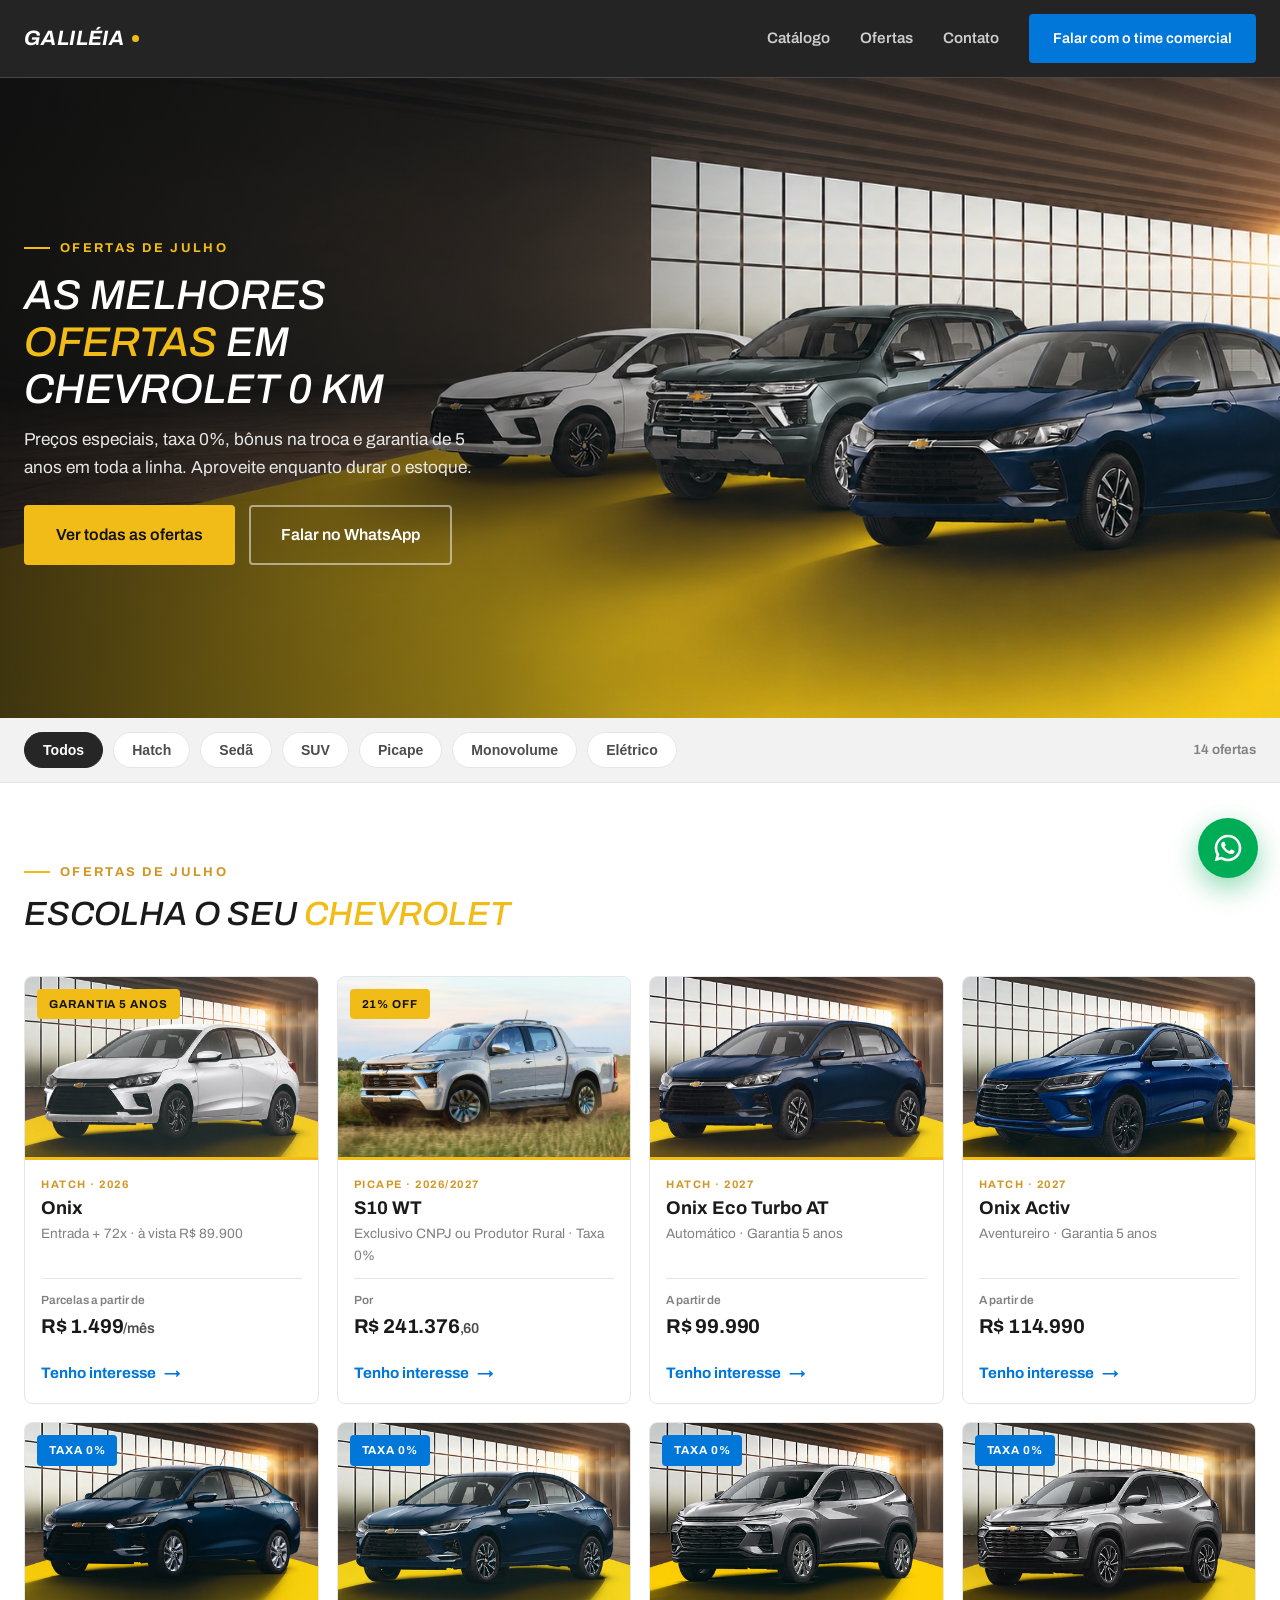
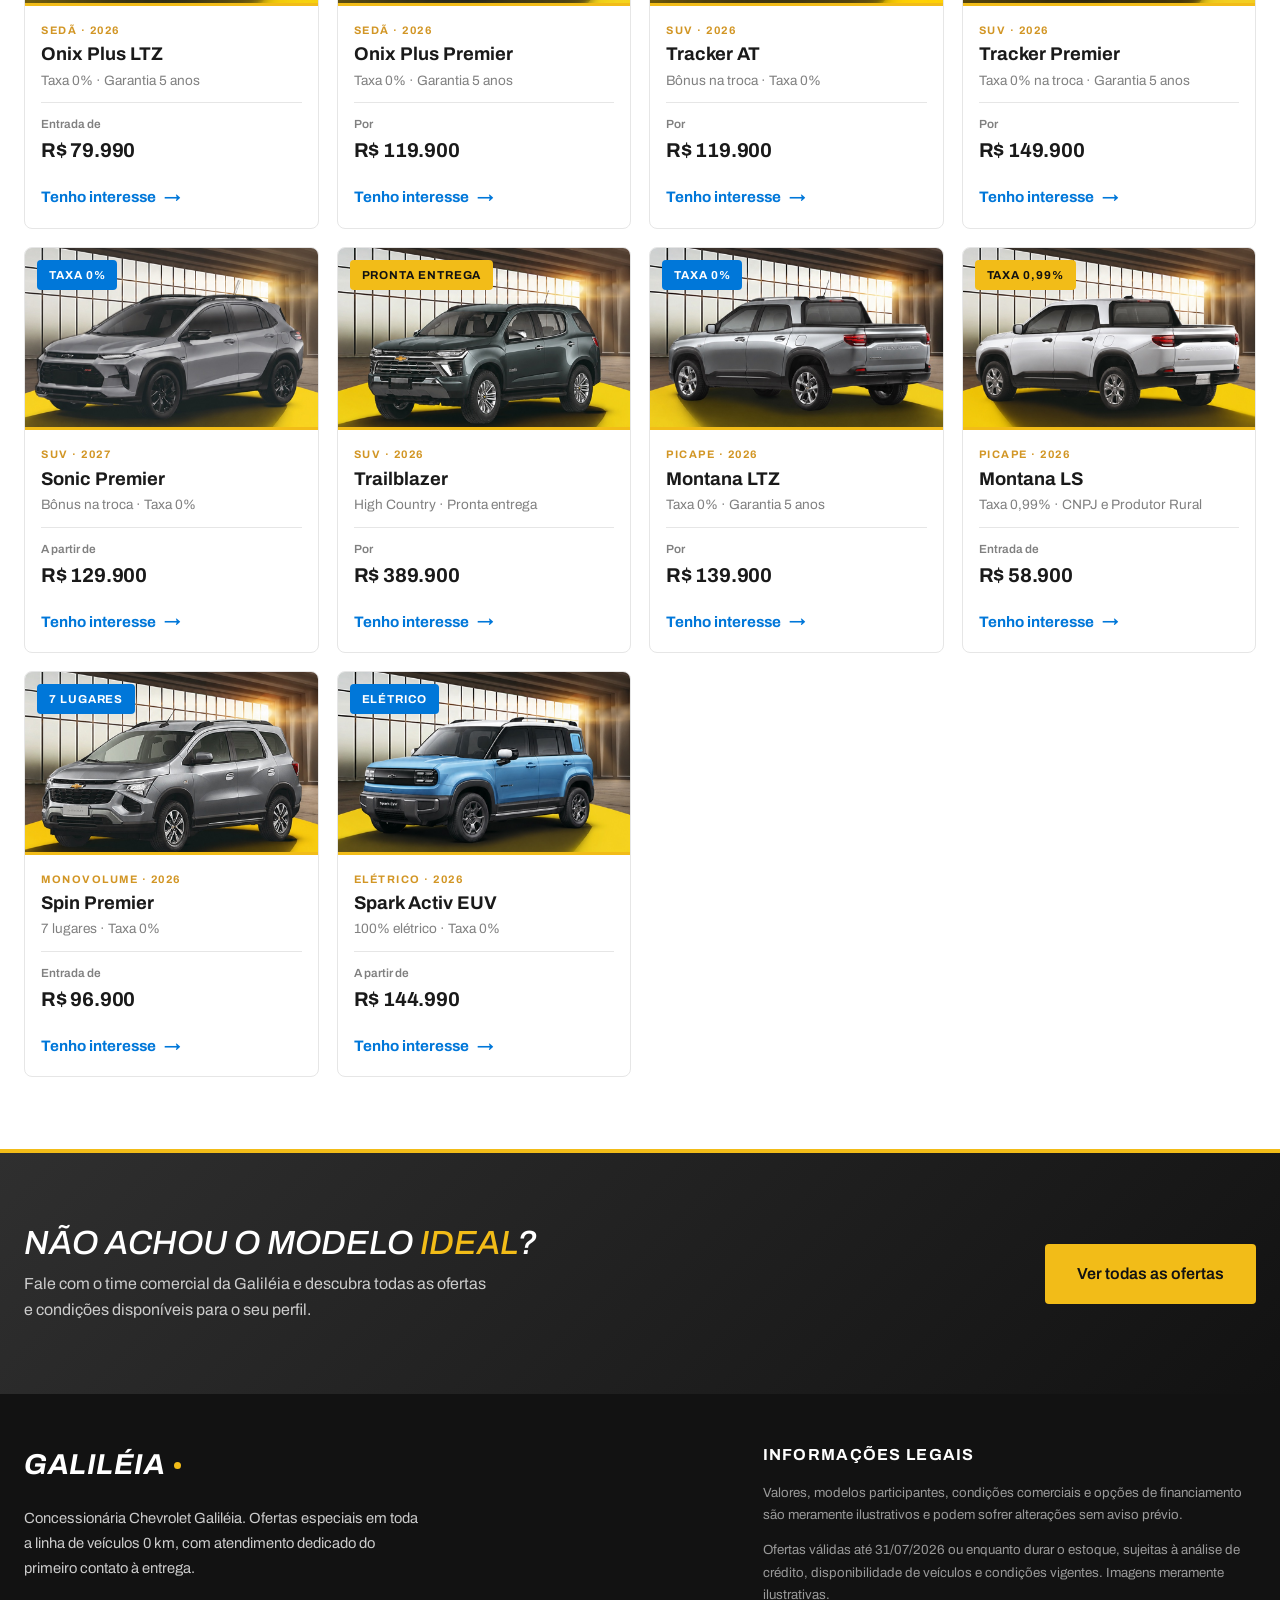
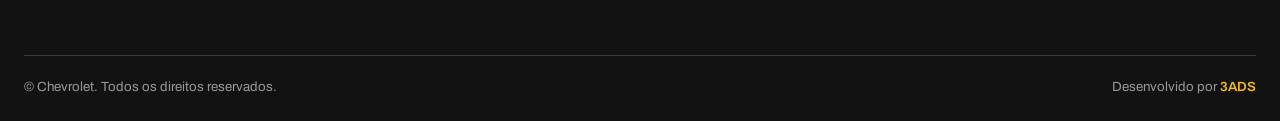
==== index.html @ 35028437 "Corrige alinhamento da barra de filtros com a margem do site Co-Authored-By: Claude Sonnet 5 <norepl" ====
<!DOCTYPE html>
<html lang="pt-BR">
<head>
<meta charset="UTF-8">
<meta name="viewport" content="width=device-width, initial-scale=1.0">
<title>Ofertas de Julho — Chevrolet 0 km | Galiléia</title>
<meta name="description" content="Confira as ofertas de julho da Galiléia: Chevrolet 0 km com preços especiais, taxa 0%, bônus na troca e garantia de 5 anos. Enquanto durar o estoque.">
<meta name="robots" content="index, follow">
<link rel="canonical" href="https://galileiaconcessionaria.com.br/">
<meta name="theme-color" content="#121212">

<!-- Open Graph / Facebook -->
<meta property="og:type" content="website">
<meta property="og:locale" content="pt_BR">
<meta property="og:site_name" content="Galiléia Chevrolet">
<meta property="og:title" content="Ofertas de Julho — Chevrolet 0 km | Galiléia">
<meta property="og:description" content="Preços especiais, taxa 0%, bônus na troca e garantia de 5 anos em toda a linha Chevrolet 0 km. Aproveite enquanto durar o estoque.">
<meta property="og:url" content="https://galileiaconcessionaria.com.br/">
<meta property="og:image" content="https://galileiaconcessionaria.com.br/images-ofertas/banner-desktop.jpg">
<meta property="og:image:width" content="1920">
<meta property="og:image:height" content="760">

<!-- Twitter Card -->
<meta name="twitter:card" content="summary_large_image">
<meta name="twitter:title" content="Ofertas de Julho — Chevrolet 0 km | Galiléia">
<meta name="twitter:description" content="Preços especiais, taxa 0%, bônus na troca e garantia de 5 anos em toda a linha Chevrolet 0 km.">
<meta name="twitter:image" content="https://galileiaconcessionaria.com.br/images-ofertas/banner-desktop.jpg">

<link rel="icon" type="image/svg+xml" href="images-ofertas/favicon.svg">
<link rel="apple-touch-icon" href="images-ofertas/favicon.svg">

<link rel="preconnect" href="https://fonts.googleapis.com">
<link rel="preconnect" href="https://fonts.gstatic.com" crossorigin>
<link rel="preconnect" href="https://brands.gm-cdn.com" crossorigin>
<link rel="preconnect" href="https://www.googletagmanager.com">
<link rel="preload" as="image" href="images-ofertas/banner-mobile.jpg" media="(max-width:700px)" fetchpriority="high">
<link rel="preload" as="image" href="images-ofertas/banner-desktop.jpg" media="(min-width:701px)" fetchpriority="high">
<link href="https://fonts.googleapis.com/css2?family=Archivo:ital,wght@0,400;0,500;0,600;0,700;0,900;1,400;1,500;1,600;1,700&display=swap" rel="stylesheet">

<!-- Google Tag Manager -->
<script>(function(w,d,s,l,i){w[l]=w[l]||[];w[l].push({'gtm.start':new Date().getTime(),event:'gtm.js'});var f=d.getElementsByTagName(s)[0],j=d.createElement(s),dl=l!='dataLayer'?'&l='+l:'';j.async=true;j.src='https://www.googletagmanager.com/gtm.js?id='+i+dl;f.parentNode.insertBefore(j,f);})(window,document,'script','dataLayer','GTM-P22BFJC');</script>
<script>(function(w,d,s,l,i){w[l]=w[l]||[];w[l].push({'gtm.start':new Date().getTime(),event:'gtm.js'});var f=d.getElementsByTagName(s)[0],j=d.createElement(s),dl=l!='dataLayer'?'&l='+l:'';j.async=true;j.src='https://www.googletagmanager.com/gtm.js?id='+i+dl;f.parentNode.insertBefore(j,f);})(window,document,'script','dataLayer','GTM-NJH35M5');</script>
<!-- End Google Tag Manager -->

<script type="application/ld+json">
{
  "@context": "https://schema.org",
  "@type": "AutoDealer",
  "name": "Galiléia Chevrolet",
  "url": "https://galileiaconcessionaria.com.br/",
  "logo": "https://galileiaconcessionaria.com.br/images-ofertas/favicon.svg",
  "image": "https://galileiaconcessionaria.com.br/images-ofertas/banner-desktop.jpg",
  "description": "Concessionária Chevrolet Galiléia. Ofertas especiais em toda a linha de veículos 0 km, com atendimento dedicado do primeiro contato à entrega.",
  "areaServed": "BR",
  "makesOffer": [
    {"@type":"Offer","itemOffered":{"@type":"Car","name":"Chevrolet Onix 2026","bodyType":"Hatch"},"price":"89900","priceCurrency":"BRL","priceValidUntil":"2026-07-31","availability":"https://schema.org/InStock"},
    {"@type":"Offer","itemOffered":{"@type":"Car","name":"Chevrolet S10 WT","bodyType":"Picape"},"price":"241376.60","priceCurrency":"BRL","priceValidUntil":"2026-07-31","availability":"https://schema.org/InStock"},
    {"@type":"Offer","itemOffered":{"@type":"Car","name":"Chevrolet Tracker AT","bodyType":"SUV"},"price":"119900","priceCurrency":"BRL","priceValidUntil":"2026-07-31","availability":"https://schema.org/InStock"},
    {"@type":"Offer","itemOffered":{"@type":"Car","name":"Chevrolet Montana LTZ","bodyType":"Picape"},"price":"139900","priceCurrency":"BRL","priceValidUntil":"2026-07-31","availability":"https://schema.org/InStock"}
  ]
}
</script>
<script type="application/ld+json">
{
  "@context": "https://schema.org",
  "@type": "FAQPage",
  "mainEntity": [
    {"@type":"Question","name":"As ofertas de julho da Galiléia têm taxa 0%?","acceptedAnswer":{"@type":"Answer","text":"Sim, diversos modelos da linha Chevrolet 0 km, como Onix Plus, Tracker e Montana LTZ, contam com taxa 0% neste mês, sujeitas à análise de crédito."}},
    {"@type":"Question","name":"Até quando valem as ofertas da Galiléia?","acceptedAnswer":{"@type":"Answer","text":"As condições são válidas até 31/07/2026 ou enquanto durar o estoque, podendo sofrer alterações sem aviso prévio."}},
    {"@type":"Question","name":"Os veículos Chevrolet têm garantia?","acceptedAnswer":{"@type":"Answer","text":"Sim, os modelos participantes contam com garantia de 5 anos, conforme condições vigentes da Chevrolet."}}
  ]
}
</script>

<style>
/* ===== Fontes oficiais Chevrolet (GM CDN) com fallback Archivo ===== */
@font-face{font-family:'ChevySans';src:url('https://brands.gm-cdn.com/gbds/chevrolet-2023/fonts/ChevySans-Medium.woff2') format('woff2');font-weight:500;font-style:normal;font-display:swap}
@font-face{font-family:'ChevySans';src:url('https://brands.gm-cdn.com/gbds/chevrolet-2023/fonts/ChevySans-Demi.woff2') format('woff2');font-weight:600;font-style:normal;font-display:swap}
@font-face{font-family:'ChevySans';src:url('https://brands.gm-cdn.com/gbds/chevrolet-2023/fonts/ChevySans-Bold.woff2') format('woff2');font-weight:700;font-style:normal;font-display:swap}
@font-face{font-family:'ChevySans';src:url('https://brands.gm-cdn.com/gbds/chevrolet-2023/fonts/ChevySans-MediumItalic.woff2') format('woff2');font-weight:500;font-style:italic;font-display:swap}
@font-face{font-family:'ChevySans';src:url('https://brands.gm-cdn.com/gbds/chevrolet-2023/fonts/ChevySans-BoldItalic.woff2') format('woff2');font-weight:700;font-style:italic;font-display:swap}

/* ===== Design Tokens — Chevrolet / Galiléia (grafite + gold, sem azul exceto CTA) ===== */
:root{
  --primary:#262626;
  --primary-deep:#1a1a1a;
  --primary-deeper:#121212;
  --accent:#F2BC18;
  --accent-deep:#d29625;
  --btn-fill:#0077D9;
  --btn-fill-deep:#005fa8;
  --wa:#00AD57;
  --wa-deep:#039249;

  --bg:#FFFFFF;
  --surface:#FFFFFF;
  --surface-2:#F2F2F2;
  --surface-3:#E6E6E6;

  --t1:#262626;
  --t2:#4d4d4d;
  --t3:#808080;
  --border:#E6E6E6;

  --on-dark-1:#FFFFFF;
  --on-dark-2:#cccccc;
  --on-dark-3:#999999;
  --border-dark:rgba(255,255,255,.16);

  --dark:linear-gradient(135deg,#2f2f2f 0%,#121212 100%);

  --shadow-sm:0 1px 3px rgba(0,0,0,.10);
  --shadow-md:0 10px 30px rgba(0,0,0,.14);

  --radius:4px;
  --radius-md:8px;

  --max:1240px;
  --font-base:'ChevySans','Archivo',Arial,sans-serif;
}

*{box-sizing:border-box;margin:0;padding:0}
html{scroll-behavior:smooth}
body{font-family:var(--font-base);color:var(--t1);background:var(--bg);line-height:1.6;-webkit-font-smoothing:antialiased}
img{max-width:100%;display:block}
a{color:inherit;text-decoration:none}
.container{width:min(var(--max),calc(100% - 32px));margin-inline:auto}

/* ===== Tipografia ===== */
.eyebrow{font-size:.8rem;font-weight:700;letter-spacing:.18em;text-transform:uppercase;color:var(--accent);display:inline-flex;align-items:center;gap:10px;margin-bottom:14px}
.eyebrow::before{content:"";width:26px;height:2px;background:var(--accent)}
h1,h2{font-family:var(--font-base);font-weight:500;font-style:italic;text-transform:uppercase;line-height:1.12}
h1{font-size:clamp(1.7rem,6vw,2.6rem)}
h2{font-size:clamp(1.4rem,4vw,2.1rem);color:var(--primary-deep);margin-bottom:14px}
.accent{color:var(--accent)}

/* ===== Botões ===== */
.btn{display:inline-flex;align-items:center;justify-content:center;gap:10px;font-family:var(--font-base);font-weight:600;font-size:1rem;padding:15px 30px;border-radius:var(--radius);border:2px solid transparent;cursor:pointer;transition:background .18s ease,color .18s ease,transform .18s ease;white-space:nowrap}
.btn-primary{background:var(--btn-fill);color:#fff}
.btn-primary:hover{background:var(--btn-fill-deep)}
.btn-accent{background:var(--accent);color:var(--primary-deeper)}
.btn-accent:hover{background:var(--accent-deep)}
.btn-outline{background:transparent;color:var(--primary);border-color:var(--primary)}
.btn-outline:hover{background:var(--primary);color:#fff}

/* ===== Header ===== */
.header{position:sticky;top:0;z-index:50;background:rgba(18,18,18,.92);backdrop-filter:saturate(140%) blur(10px);border-bottom:1px solid var(--border-dark)}
.header .container{display:flex;align-items:center;justify-content:space-between;padding-block:12px}
.brand img{height:32px;width:auto;display:block}
.brand-word{font-family:var(--font-base);font-weight:700;font-style:italic;color:#fff;font-size:1.15rem;letter-spacing:.02em;text-transform:uppercase;display:inline-flex;align-items:center;gap:8px}
.brand-word::after{content:"";width:7px;height:7px;border-radius:50%;background:var(--accent);flex:none}
.nav{display:flex;align-items:center;gap:30px}
.nav a.link{display:none;color:var(--on-dark-2);font-size:.95rem;font-weight:600}
.nav a.link:hover{color:#fff}
.header .btn{padding:10px 18px;font-size:.85rem}

/* ===== Hero (mobile-first: banner vertical 500x760) ===== */
.hero{
  background:linear-gradient(180deg, rgba(12,12,12,.62) 0%, rgba(12,12,12,.22) 34%, rgba(12,12,12,0) 52%), url('images-ofertas/banner-mobile.jpg') center top/cover no-repeat;
  color:#fff;min-height:560px;display:flex;align-items:flex-start;
}
.hero .container{text-align:center;padding-top:44px}
.hero .eyebrow{color:var(--accent);justify-content:center}
.hero h1{color:#fff;margin:0 auto 14px;max-width:15ch}
.hero p{color:#e6e6e6;font-size:1rem;max-width:34ch;margin-inline:auto}
.hero-cta{display:flex;flex-wrap:wrap;gap:14px;margin-top:24px;justify-content:center}

/* ===== Barra de filtros (visual — categorias) ===== */
.filters{background:var(--surface-2);border-bottom:1px solid var(--border);position:sticky;top:57px;z-index:40;overflow-x:auto;-webkit-overflow-scrolling:touch}
.filters .container{display:flex;align-items:center;gap:10px;flex-wrap:nowrap;padding-block:14px}
.chip{font-size:.88rem;font-weight:600;color:var(--t2);background:#fff;border:1px solid var(--border);border-radius:100px;padding:8px 16px;cursor:pointer;transition:all .15s ease;flex:none}
.chip:hover{border-color:var(--primary);color:var(--primary)}
.chip.is-active{background:var(--primary);color:#fff;border-color:var(--primary)}
.filters .count{margin-left:12px;font-size:.85rem;color:var(--t3);font-weight:600;flex:none}

/* ===== Catálogo (grid de cards) ===== */
.catalog{padding:clamp(40px,8vw,72px) 0}
.cat-head{display:flex;align-items:flex-end;justify-content:space-between;gap:20px;margin-bottom:28px;flex-wrap:wrap}
.grid{display:grid;grid-template-columns:1fr;gap:18px}

.car-card{background:#fff;border:1px solid var(--border);border-radius:var(--radius-md);overflow:hidden;display:flex;flex-direction:column;transition:transform .2s ease,box-shadow .2s ease,opacity .6s ease,transform .6s ease}
.car-card:hover{transform:translateY(-5px);box-shadow:var(--shadow-md)}
.car-thumb{position:relative;aspect-ratio:16/10;background:var(--surface-2) center/cover no-repeat;border-bottom:3px solid var(--accent)}
.car-badge{position:absolute;top:12px;left:12px;font-size:.72rem;font-weight:700;letter-spacing:.08em;text-transform:uppercase;padding:6px 12px;border-radius:4px;background:var(--accent);color:var(--primary-deeper)}
.car-badge.blue{background:var(--btn-fill);color:#fff}
.car-body{padding:16px 16px 18px;display:flex;flex-direction:column;flex:1;gap:5px}
.car-tag{font-size:.68rem;font-weight:700;letter-spacing:.14em;text-transform:uppercase;color:var(--accent-deep)}
.car-name{font-family:var(--font-base);font-weight:700;font-size:1.15rem;color:var(--primary-deep);line-height:1.1}
.car-spec{font-size:.85rem;color:var(--t3);margin-bottom:6px}
.car-price{margin-top:auto;padding-top:12px;border-top:1px solid var(--border)}
.car-price small{display:block;font-size:.74rem;color:var(--t3);font-weight:600}
.car-price strong{font-family:var(--font-base);font-weight:700;font-size:1.25rem;color:var(--primary-deep);letter-spacing:-.01em}
.car-price strong span{font-size:.9rem;font-weight:600;color:var(--t2)}
.car-cta{margin-top:14px;align-self:flex-start;color:var(--btn-fill);font-weight:700;font-size:.95rem;display:inline-flex;align-items:center;gap:8px;transition:gap .15s ease,color .15s ease}
.car-cta .arrow{transition:transform .15s ease;font-size:1.05rem;line-height:1}
.car-cta:hover{color:var(--btn-fill-deep)}
.car-cta:hover .arrow{transform:translateX(4px)}

/* ===== Faixa CTA ===== */
.cta-band{background:var(--dark);color:#fff;padding:clamp(44px,8vw,72px) 0;border-top:4px solid var(--accent)}
.cta-band .container{display:flex;flex-direction:column;align-items:flex-start;justify-content:space-between;gap:24px}
.cta-band h2{color:#fff;margin-bottom:8px}
.cta-band p{color:var(--on-dark-2);max-width:52ch}
.cta-band .btn{width:100%}

/* ===== Footer ===== */
.footer{background:var(--primary-deeper);color:var(--on-dark-2);padding:48px 0 24px}
.footer-grid{display:grid;grid-template-columns:1fr;gap:32px}
.footer .brand img{height:42px;width:auto;margin-bottom:18px}
.footer .brand-word{font-size:1.6rem;margin-bottom:18px}
.footer p{font-size:.92rem;line-height:1.7;max-width:50ch}
.footer h4{color:#fff;font-weight:700;font-size:1rem;margin-bottom:14px;text-transform:uppercase;letter-spacing:.08em}
.footer .legal p{font-size:.83rem;color:var(--on-dark-3);margin-bottom:12px;max-width:none}
.footer-bottom{border-top:1px solid var(--border-dark);margin-top:36px;padding-top:20px;display:flex;flex-wrap:wrap;gap:8px 16px;justify-content:space-between;font-size:.83rem;color:var(--on-dark-3)}
.footer-bottom a{color:var(--accent);font-weight:600}
.footer-bottom a:hover{text-decoration:underline}

/* ===== WhatsApp flutuante ===== */
.whatsapp-float{position:fixed;right:16px;bottom:16px;z-index:80;width:56px;height:56px;border-radius:50%;background:var(--wa);box-shadow:0 10px 28px rgba(0,173,87,.45);display:grid;place-items:center;transition:background .18s ease,transform .18s ease}
.whatsapp-float:hover{background:var(--wa-deep);transform:scale(1.06)}
.whatsapp-float svg{width:30px;height:30px;fill:#fff}

/* ===== Scroll reveal ===== */
.reveal{opacity:0;transform:translateY(28px);transition:opacity .6s ease,transform .6s ease}
.reveal.is-visible{opacity:1;transform:none}
.grid .reveal:nth-child(2){transition-delay:.05s}
.grid .reveal:nth-child(3){transition-delay:.1s}
.grid .reveal:nth-child(4){transition-delay:.15s}
@media (prefers-reduced-motion:reduce){
  .reveal,.car-card,.whatsapp-float{transition:none!important}
  .reveal{opacity:1;transform:none}
}

/* ===== Responsivo — mobile first, escalando para telas maiores ===== */
@media (min-width:481px){ .grid{grid-template-columns:repeat(2,1fr)} }
@media (min-width:701px){
  .container{width:min(var(--max),calc(100% - 48px))}
  .header .container{padding-block:14px}
  .brand img{height:38px}
  .brand-word{font-size:1.3rem}
  .header .btn{padding:11px 22px;font-size:.9rem}
  .hero{
    background:linear-gradient(90deg, rgba(12,12,12,.78) 0%, rgba(12,12,12,.45) 38%, rgba(12,12,12,.05) 62%, rgba(12,12,12,0) 100%), url('images-ofertas/banner-desktop.jpg') center/cover no-repeat;
    min-height:640px;align-items:center;
  }
  .hero .container{text-align:left;padding-top:0}
  .hero .eyebrow{justify-content:flex-start}
  .hero h1{font-size:clamp(2rem,3.6vw,2.6rem);margin-inline:0;max-width:17ch}
  .hero p{font-size:1.08rem;max-width:46ch;margin-inline:0}
  .hero-cta{justify-content:flex-start}
  .filters{top:69px}
  .filters .container{flex-wrap:wrap}
  .chip{padding:9px 18px}
  .filters .count{margin-left:auto}
  .cta-band .container{flex-direction:row;align-items:center}
  .cta-band .btn{width:auto}
  .footer-grid{grid-template-columns:1.4fr 1fr;gap:48px}
  .footer .brand img{height:50px}
  .footer .brand-word{font-size:1.8rem}
  .whatsapp-float{right:22px;bottom:22px;width:60px;height:60px}
  .whatsapp-float svg{width:32px;height:32px}
}
@media (min-width:821px){ .grid{grid-template-columns:repeat(3,1fr)} }
@media (min-width:901px){ .nav a.link{display:inline-block} }
@media (min-width:1101px){ .grid{grid-template-columns:repeat(4,1fr)} }
@media (min-width:1600px){ .container{max-width:1440px} .grid{grid-template-columns:repeat(5,1fr)} }
</style>
</head>
<body>

<!-- Google Tag Manager (noscript) -->
<noscript><iframe src="https://www.googletagmanager.com/ns.html?id=GTM-P22BFJC" height="0" width="0" style="display:none;visibility:hidden"></iframe></noscript>
<noscript><iframe src="https://www.googletagmanager.com/ns.html?id=GTM-NJH35M5" height="0" width="0" style="display:none;visibility:hidden"></iframe></noscript>
<!-- End Google Tag Manager (noscript) -->

<!-- ===== HEADER ===== -->
<header class="header">
  <div class="container">
    <a class="brand" href="#" aria-label="Galiléia">
      <span class="brand-word">Galiléia</span>
    </a>
    <nav class="nav" aria-label="Navegação principal">
      <a class="link" href="#catalogo">Catálogo</a>
      <a class="link" href="#ofertas">Ofertas</a>
      <a class="link" href="#contato">Contato</a>
      <a class="btn btn-primary" href="https://tintim.link/whatsapp/da0e8764-2846-4dcc-a7d2-c2a6366cd91c/4d6bd350-e1dd-4b16-b183-628323c2634e" target="_blank" rel="noopener">Falar com o time comercial</a>
    </nav>
  </div>
</header>

<!-- ===== HERO ===== -->
<section class="hero">
  <div class="container">
    <span class="eyebrow">Ofertas de Julho</span>
    <h1>As melhores <span class="accent">ofertas</span> em Chevrolet 0 km</h1>
    <p>Preços especiais, taxa 0%, bônus na troca e garantia de 5 anos em toda a linha. Aproveite enquanto durar o estoque.</p>
    <div class="hero-cta">
      <a class="btn btn-accent" href="#catalogo">Ver todas as ofertas</a>
      <a class="btn btn-outline" href="https://tintim.link/whatsapp/da0e8764-2846-4dcc-a7d2-c2a6366cd91c/4d6bd350-e1dd-4b16-b183-628323c2634e" target="_blank" rel="noopener" style="color:#fff;border-color:rgba(255,255,255,.5)">Falar no WhatsApp</a>
    </div>
  </div>
</section>

<!-- ===== FILTROS (categorias — visual; filtro funcional exige um pequeno script) ===== -->
<div class="filters">
  <div class="container">
    <button class="chip is-active" data-filter="all">Todos</button>
    <button class="chip" data-filter="hatch">Hatch</button>
    <button class="chip" data-filter="seda">Sedã</button>
    <button class="chip" data-filter="suv">SUV</button>
    <button class="chip" data-filter="picape">Picape</button>
    <button class="chip" data-filter="monovolume">Monovolume</button>
    <button class="chip" data-filter="eletrico">Elétrico</button>
    <span class="count">14 ofertas</span>
  </div>
</div>

<!-- ===== CATÁLOGO ===== -->
<section id="catalogo" class="catalog">
  <div class="container">
    <div class="cat-head reveal">
      <div>
        <span class="eyebrow" style="color:var(--accent-deep)">Ofertas de julho</span>
        <h2>Escolha o seu <span class="accent">Chevrolet</span></h2>
      </div>
    </div>

    <!-- Grade de cards com as ofertas reais (campanha válida até 31/07/2026, salvo indicado).
         Para adicionar/editar, copie um bloco <article class="car-card"> e troque imagem/nome/valores. -->
    <div class="grid">

      <!-- ONIX 2026 -->
      <article class="car-card reveal" data-cat="hatch">
        <div class="car-thumb" style="background-image:url('images-ofertas/onix-2026.jpg')" role="img" aria-label="Chevrolet Onix 2026">
          <span class="car-badge">Garantia 5 anos</span>
        </div>
        <div class="car-body">
          <span class="car-tag">Hatch · 2026</span>
          <h3 class="car-name">Onix</h3>
          <p class="car-spec">Entrada + 72x · à vista R$ 89.900</p>
          <div class="car-price"><small>Parcelas a partir de</small><strong>R$ 1.499<span>/mês</span></strong></div>
          <a class="car-cta" href="https://tintim.link/whatsapp/da0e8764-2846-4dcc-a7d2-c2a6366cd91c/4d6bd350-e1dd-4b16-b183-628323c2634e" target="_blank" rel="noopener">Tenho interesse <span class="arrow" aria-hidden="true">→</span></a>
        </div>
      </article>

      <!-- S10 WT 2026/2027 -->
      <article class="car-card reveal" data-cat="picape">
        <div class="car-thumb" style="background-image:url('images-ofertas/s10-wt.jpg')" role="img" aria-label="Chevrolet S10 WT">
          <span class="car-badge">21% OFF</span>
        </div>
        <div class="car-body">
          <span class="car-tag">Picape · 2026/2027</span>
          <h3 class="car-name">S10 WT</h3>
          <p class="car-spec">Exclusivo CNPJ ou Produtor Rural · Taxa 0%</p>
          <div class="car-price"><small>Por</small><strong>R$ 241.376<span>,60</span></strong></div>
          <a class="car-cta" href="https://tintim.link/whatsapp/da0e8764-2846-4dcc-a7d2-c2a6366cd91c/4d6bd350-e1dd-4b16-b183-628323c2634e" target="_blank" rel="noopener">Tenho interesse <span class="arrow" aria-hidden="true">→</span></a>
        </div>
      </article>

      <!-- ONIX ECO TURBO AT 2027 -->
      <article class="car-card reveal" data-cat="hatch">
        <div class="car-thumb" style="background-image:url('images-ofertas/onix-eco.jpg')" role="img" aria-label="Chevrolet Onix Eco Turbo"></div>
        <div class="car-body">
          <span class="car-tag">Hatch · 2027</span>
          <h3 class="car-name">Onix Eco Turbo AT</h3>
          <p class="car-spec">Automático · Garantia 5 anos</p>
          <div class="car-price"><small>A partir de</small><strong>R$ 99.990</strong></div>
          <a class="car-cta" href="https://tintim.link/whatsapp/da0e8764-2846-4dcc-a7d2-c2a6366cd91c/4d6bd350-e1dd-4b16-b183-628323c2634e" target="_blank" rel="noopener">Tenho interesse <span class="arrow" aria-hidden="true">→</span></a>
        </div>
      </article>

      <!-- ONIX ACTIV 2027 -->
      <article class="car-card reveal" data-cat="hatch">
        <div class="car-thumb" style="background-image:url('images-ofertas/onix-activ.jpg')" role="img" aria-label="Chevrolet Onix Activ"></div>
        <div class="car-body">
          <span class="car-tag">Hatch · 2027</span>
          <h3 class="car-name">Onix Activ</h3>
          <p class="car-spec">Aventureiro · Garantia 5 anos</p>
          <div class="car-price"><small>A partir de</small><strong>R$ 114.990</strong></div>
          <a class="car-cta" href="https://tintim.link/whatsapp/da0e8764-2846-4dcc-a7d2-c2a6366cd91c/4d6bd350-e1dd-4b16-b183-628323c2634e" target="_blank" rel="noopener">Tenho interesse <span class="arrow" aria-hidden="true">→</span></a>
        </div>
      </article>

      <!-- ONIX PLUS LTZ 2026 -->
      <article class="car-card reveal" data-cat="seda">
        <div class="car-thumb" style="background-image:url('images-ofertas/onix-plus-ltz.jpg')" role="img" aria-label="Chevrolet Onix Plus LTZ">
          <span class="car-badge blue">Taxa 0%</span>
        </div>
        <div class="car-body">
          <span class="car-tag">Sedã · 2026</span>
          <h3 class="car-name">Onix Plus LTZ</h3>
          <p class="car-spec">Taxa 0% · Garantia 5 anos</p>
          <div class="car-price"><small>Entrada de</small><strong>R$ 79.990</strong></div>
          <a class="car-cta" href="https://tintim.link/whatsapp/da0e8764-2846-4dcc-a7d2-c2a6366cd91c/4d6bd350-e1dd-4b16-b183-628323c2634e" target="_blank" rel="noopener">Tenho interesse <span class="arrow" aria-hidden="true">→</span></a>
        </div>
      </article>

      <!-- ONIX PLUS PREMIER 2026 -->
      <article class="car-card reveal" data-cat="seda">
        <div class="car-thumb" style="background-image:url('images-ofertas/onix-plus-premier.jpg')" role="img" aria-label="Chevrolet Onix Plus Premier">
          <span class="car-badge blue">Taxa 0%</span>
        </div>
        <div class="car-body">
          <span class="car-tag">Sedã · 2026</span>
          <h3 class="car-name">Onix Plus Premier</h3>
          <p class="car-spec">Taxa 0% · Garantia 5 anos</p>
          <div class="car-price"><small>Por</small><strong>R$ 119.900</strong></div>
          <a class="car-cta" href="https://tintim.link/whatsapp/da0e8764-2846-4dcc-a7d2-c2a6366cd91c/4d6bd350-e1dd-4b16-b183-628323c2634e" target="_blank" rel="noopener">Tenho interesse <span class="arrow" aria-hidden="true">→</span></a>
        </div>
      </article>

      <!-- TRACKER AT 2026 -->
      <article class="car-card reveal" data-cat="suv">
        <div class="car-thumb" style="background-image:url('images-ofertas/tracker-at.jpg')" role="img" aria-label="Chevrolet Tracker AT">
          <span class="car-badge blue">Taxa 0%</span>
        </div>
        <div class="car-body">
          <span class="car-tag">SUV · 2026</span>
          <h3 class="car-name">Tracker AT</h3>
          <p class="car-spec">Bônus na troca · Taxa 0%</p>
          <div class="car-price"><small>Por</small><strong>R$ 119.900</strong></div>
          <a class="car-cta" href="https://tintim.link/whatsapp/da0e8764-2846-4dcc-a7d2-c2a6366cd91c/4d6bd350-e1dd-4b16-b183-628323c2634e" target="_blank" rel="noopener">Tenho interesse <span class="arrow" aria-hidden="true">→</span></a>
        </div>
      </article>

      <!-- TRACKER PREMIER 2026 -->
      <article class="car-card reveal" data-cat="suv">
        <div class="car-thumb" style="background-image:url('images-ofertas/tracker-premier.jpg')" role="img" aria-label="Chevrolet Tracker Premier">
          <span class="car-badge blue">Taxa 0%</span>
        </div>
        <div class="car-body">
          <span class="car-tag">SUV · 2026</span>
          <h3 class="car-name">Tracker Premier</h3>
          <p class="car-spec">Taxa 0% na troca · Garantia 5 anos</p>
          <div class="car-price"><small>Por</small><strong>R$ 149.900</strong></div>
          <a class="car-cta" href="https://tintim.link/whatsapp/da0e8764-2846-4dcc-a7d2-c2a6366cd91c/4d6bd350-e1dd-4b16-b183-628323c2634e" target="_blank" rel="noopener">Tenho interesse <span class="arrow" aria-hidden="true">→</span></a>
        </div>
      </article>

      <!-- SONIC PREMIER 2027 -->
      <article class="car-card reveal" data-cat="suv">
        <div class="car-thumb" style="background-image:url('images-ofertas/sonic-premier.jpg')" role="img" aria-label="Chevrolet Sonic Premier">
          <span class="car-badge blue">Taxa 0%</span>
        </div>
        <div class="car-body">
          <span class="car-tag">SUV · 2027</span>
          <h3 class="car-name">Sonic Premier</h3>
          <p class="car-spec">Bônus na troca · Taxa 0%</p>
          <div class="car-price"><small>A partir de</small><strong>R$ 129.900</strong></div>
          <a class="car-cta" href="https://tintim.link/whatsapp/da0e8764-2846-4dcc-a7d2-c2a6366cd91c/4d6bd350-e1dd-4b16-b183-628323c2634e" target="_blank" rel="noopener">Tenho interesse <span class="arrow" aria-hidden="true">→</span></a>
        </div>
      </article>

      <!-- TRAILBLAZER 2026 -->
      <article class="car-card reveal" data-cat="suv">
        <div class="car-thumb" style="background-image:url('images-ofertas/trailblazer.jpg')" role="img" aria-label="Chevrolet Trailblazer">
          <span class="car-badge">Pronta entrega</span>
        </div>
        <div class="car-body">
          <span class="car-tag">SUV · 2026</span>
          <h3 class="car-name">Trailblazer</h3>
          <p class="car-spec">High Country · Pronta entrega</p>
          <div class="car-price"><small>Por</small><strong>R$ 389.900</strong></div>
          <a class="car-cta" href="https://tintim.link/whatsapp/da0e8764-2846-4dcc-a7d2-c2a6366cd91c/4d6bd350-e1dd-4b16-b183-628323c2634e" target="_blank" rel="noopener">Tenho interesse <span class="arrow" aria-hidden="true">→</span></a>
        </div>
      </article>

      <!-- MONTANA LTZ 2026 -->
      <article class="car-card reveal" data-cat="picape">
        <div class="car-thumb" style="background-image:url('images-ofertas/montana-ltz.jpg')" role="img" aria-label="Chevrolet Montana LTZ">
          <span class="car-badge blue">Taxa 0%</span>
        </div>
        <div class="car-body">
          <span class="car-tag">Picape · 2026</span>
          <h3 class="car-name">Montana LTZ</h3>
          <p class="car-spec">Taxa 0% · Garantia 5 anos</p>
          <div class="car-price"><small>Por</small><strong>R$ 139.900</strong></div>
          <a class="car-cta" href="https://tintim.link/whatsapp/da0e8764-2846-4dcc-a7d2-c2a6366cd91c/4d6bd350-e1dd-4b16-b183-628323c2634e" target="_blank" rel="noopener">Tenho interesse <span class="arrow" aria-hidden="true">→</span></a>
        </div>
      </article>

      <!-- MONTANA LS 2026 -->
      <article class="car-card reveal" data-cat="picape">
        <div class="car-thumb" style="background-image:url('images-ofertas/montana.jpg')" role="img" aria-label="Chevrolet Montana LS">
          <span class="car-badge">Taxa 0,99%</span>
        </div>
        <div class="car-body">
          <span class="car-tag">Picape · 2026</span>
          <h3 class="car-name">Montana LS</h3>
          <p class="car-spec">Taxa 0,99% · CNPJ e Produtor Rural</p>
          <div class="car-price"><small>Entrada de</small><strong>R$ 58.900</strong></div>
          <a class="car-cta" href="https://tintim.link/whatsapp/da0e8764-2846-4dcc-a7d2-c2a6366cd91c/4d6bd350-e1dd-4b16-b183-628323c2634e" target="_blank" rel="noopener">Tenho interesse <span class="arrow" aria-hidden="true">→</span></a>
        </div>
      </article>

      <!-- SPIN PREMIER 2026 -->
      <article class="car-card reveal" data-cat="monovolume">
        <div class="car-thumb" style="background-image:url('images-ofertas/spin-premiere.jpg')" role="img" aria-label="Chevrolet Spin Premier">
          <span class="car-badge blue">7 lugares</span>
        </div>
        <div class="car-body">
          <span class="car-tag">Monovolume · 2026</span>
          <h3 class="car-name">Spin Premier</h3>
          <p class="car-spec">7 lugares · Taxa 0%</p>
          <div class="car-price"><small>Entrada de</small><strong>R$ 96.900</strong></div>
          <a class="car-cta" href="https://tintim.link/whatsapp/da0e8764-2846-4dcc-a7d2-c2a6366cd91c/4d6bd350-e1dd-4b16-b183-628323c2634e" target="_blank" rel="noopener">Tenho interesse <span class="arrow" aria-hidden="true">→</span></a>
        </div>
      </article>

      <!-- SPARK ACTIV EUV 2026 -->
      <article class="car-card reveal" data-cat="eletrico">
        <div class="car-thumb" style="background-image:url('images-ofertas/spark-activ.jpg')" role="img" aria-label="Chevrolet Spark Activ EUV">
          <span class="car-badge blue">Elétrico</span>
        </div>
        <div class="car-body">
          <span class="car-tag">Elétrico · 2026</span>
          <h3 class="car-name">Spark Activ EUV</h3>
          <p class="car-spec">100% elétrico · Taxa 0%</p>
          <div class="car-price"><small>A partir de</small><strong>R$ 144.990</strong></div>
          <a class="car-cta" href="https://tintim.link/whatsapp/da0e8764-2846-4dcc-a7d2-c2a6366cd91c/4d6bd350-e1dd-4b16-b183-628323c2634e" target="_blank" rel="noopener">Tenho interesse <span class="arrow" aria-hidden="true">→</span></a>
        </div>
      </article>

    </div>
  </div>
</section>

<!-- ===== FAIXA CTA ===== -->
<section id="ofertas" class="cta-band reveal">
  <div class="container">
    <div>
      <h2>Não achou o modelo <span class="accent">ideal</span>?</h2>
      <p>Fale com o time comercial da Galiléia e descubra todas as ofertas e condições disponíveis para o seu perfil.</p>
    </div>
    <a class="btn btn-accent" href="https://tintim.link/whatsapp/da0e8764-2846-4dcc-a7d2-c2a6366cd91c/4d6bd350-e1dd-4b16-b183-628323c2634e" target="_blank" rel="noopener">Ver todas as ofertas</a>
  </div>
</section>

<!-- ===== FOOTER ===== -->
<footer id="contato" class="footer reveal">
  <div class="container">
    <div class="footer-grid">
      <div>
        <a class="brand" href="#" aria-label="Galiléia"><span class="brand-word">Galiléia</span></a>
        <p>Concessionária Chevrolet Galiléia. Ofertas especiais em toda a linha de veículos 0 km, com atendimento dedicado do primeiro contato à entrega.</p>
      </div>
      <div class="legal">
        <h4>Informações legais</h4>
        <p>Valores, modelos participantes, condições comerciais e opções de financiamento são meramente ilustrativos e podem sofrer alterações sem aviso prévio.</p>
        <p>Ofertas válidas até 31/07/2026 ou enquanto durar o estoque, sujeitas à análise de crédito, disponibilidade de veículos e condições vigentes. Imagens meramente ilustrativas.</p>
      </div>
    </div>
    <div class="footer-bottom">
      <span>© Chevrolet. Todos os direitos reservados.</span>
      <span>Desenvolvido por <a href="https://3ads.com.br/" target="_blank" rel="noopener">3ADS</a></span>
    </div>
  </div>
</footer>

<!-- ===== WhatsApp flutuante ===== -->
<a class="whatsapp-float" href="https://tintim.link/whatsapp/da0e8764-2846-4dcc-a7d2-c2a6366cd91c/4d6bd350-e1dd-4b16-b183-628323c2634e" target="_blank" rel="noopener" aria-label="Falar no WhatsApp">
  <svg xmlns="http://www.w3.org/2000/svg" viewBox="0 0 24 24" aria-hidden="true"><path d="M7.25361 18.4944L7.97834 18.917C9.18909 19.623 10.5651 20 12.001 20C16.4193 20 20.001 16.4183 20.001 12C20.001 7.58172 16.4193 4 12.001 4C7.5827 4 4.00098 7.58172 4.00098 12C4.00098 13.4363 4.37821 14.8128 5.08466 16.0238L5.50704 16.7478L4.85355 19.1494L7.25361 18.4944ZM2.00516 22L3.35712 17.0315C2.49494 15.5536 2.00098 13.8345 2.00098 12C2.00098 6.47715 6.47813 2 12.001 2C17.5238 2 22.001 6.47715 22.001 12C22.001 17.5228 17.5238 22 12.001 22C10.1671 22 8.44851 21.5064 6.97086 20.6447L2.00516 22ZM8.39232 7.30833C8.5262 7.29892 8.66053 7.29748 8.79459 7.30402C8.84875 7.30758 8.90265 7.31384 8.95659 7.32007C9.11585 7.33846 9.29098 7.43545 9.34986 7.56894C9.64818 8.24536 9.93764 8.92565 10.2182 9.60963C10.2801 9.76062 10.2428 9.95633 10.125 10.1457C10.0652 10.2428 9.97128 10.379 9.86248 10.5183C9.74939 10.663 9.50599 10.9291 9.50599 10.9291C9.50599 10.9291 9.40738 11.0473 9.44455 11.1944C9.45903 11.25 9.50521 11.331 9.54708 11.3991C9.57027 11.4368 9.5918 11.4705 9.60577 11.4938C9.86169 11.9211 10.2057 12.3543 10.6259 12.7616C10.7463 12.8783 10.8631 12.9974 10.9887 13.108C11.457 13.5209 11.9868 13.8583 12.559 14.1082L12.5641 14.1105C12.6486 14.1469 12.692 14.1668 12.8157 14.2193C12.8781 14.2457 12.9419 14.2685 13.0074 14.2858C13.0311 14.292 13.0554 14.2955 13.0798 14.2972C13.2415 14.3069 13.335 14.2032 13.3749 14.1555C14.0984 13.279 14.1646 13.2218 14.1696 13.2222V13.2238C14.2647 13.1236 14.4142 13.0888 14.5476 13.097C14.6085 13.1007 14.6691 13.1124 14.7245 13.1377C15.2563 13.3803 16.1258 13.7587 16.1258 13.7587L16.7073 14.0201C16.8047 14.0671 16.8936 14.1778 16.8979 14.2854C16.9005 14.3523 16.9077 14.4603 16.8838 14.6579C16.8525 14.9166 16.7738 15.2281 16.6956 15.3913C16.6406 15.5058 16.5694 15.6074 16.4866 15.6934C16.3743 15.81 16.2909 15.8808 16.1559 15.9814C16.0737 16.0426 16.0311 16.0714 16.0311 16.0714C15.8922 16.159 15.8139 16.2028 15.6484 16.2909C15.391 16.428 15.1066 16.5068 14.8153 16.5218C14.6296 16.5313 14.4444 16.5447 14.2589 16.5347C14.2507 16.5342 13.6907 16.4482 13.6907 16.4482C12.2688 16.0742 10.9538 15.3736 9.85034 14.402C9.62473 14.2034 9.4155 13.9885 9.20194 13.7759C8.31288 12.8908 7.63982 11.9364 7.23169 11.0336C7.03043 10.5884 6.90299 10.1116 6.90098 9.62098C6.89729 9.01405 7.09599 8.4232 7.46569 7.94186C7.53857 7.84697 7.60774 7.74855 7.72709 7.63586C7.85348 7.51651 7.93392 7.45244 8.02057 7.40811C8.13607 7.34902 8.26293 7.31742 8.39232 7.30833Z"></path></svg>
</a>

<script>
(function(){
  /* Filtro de categorias */
  var chips = document.querySelectorAll('.filters .chip');
  var cards = document.querySelectorAll('.car-card');
  var count = document.querySelector('.filters .count');
  function apply(f){
    var n = 0;
    cards.forEach(function(c){
      var show = (f === 'all' || c.dataset.cat === f);
      c.style.display = show ? '' : 'none';
      if (show) n++;
    });
    if (count) count.textContent = n + (n === 1 ? ' oferta' : ' ofertas');
  }
  chips.forEach(function(ch){
    ch.addEventListener('click', function(){
      chips.forEach(function(x){ x.classList.remove('is-active'); });
      ch.classList.add('is-active');
      apply(ch.dataset.filter);
    });
  });

  /* Efeito de rolagem / fade-in */
  var revealEls = document.querySelectorAll('.reveal');
  if ('IntersectionObserver' in window && revealEls.length){
    var io = new IntersectionObserver(function(entries, obs){
      entries.forEach(function(entry){
        if (entry.isIntersecting){
          entry.target.classList.add('is-visible');
          obs.unobserve(entry.target);
        }
      });
    }, { threshold: 0.12, rootMargin: '0px 0px -40px 0px' });
    revealEls.forEach(function(el){ io.observe(el); });
  } else {
    revealEls.forEach(function(el){ el.classList.add('is-visible'); });
  }
})();
</script>
</body>
</html>
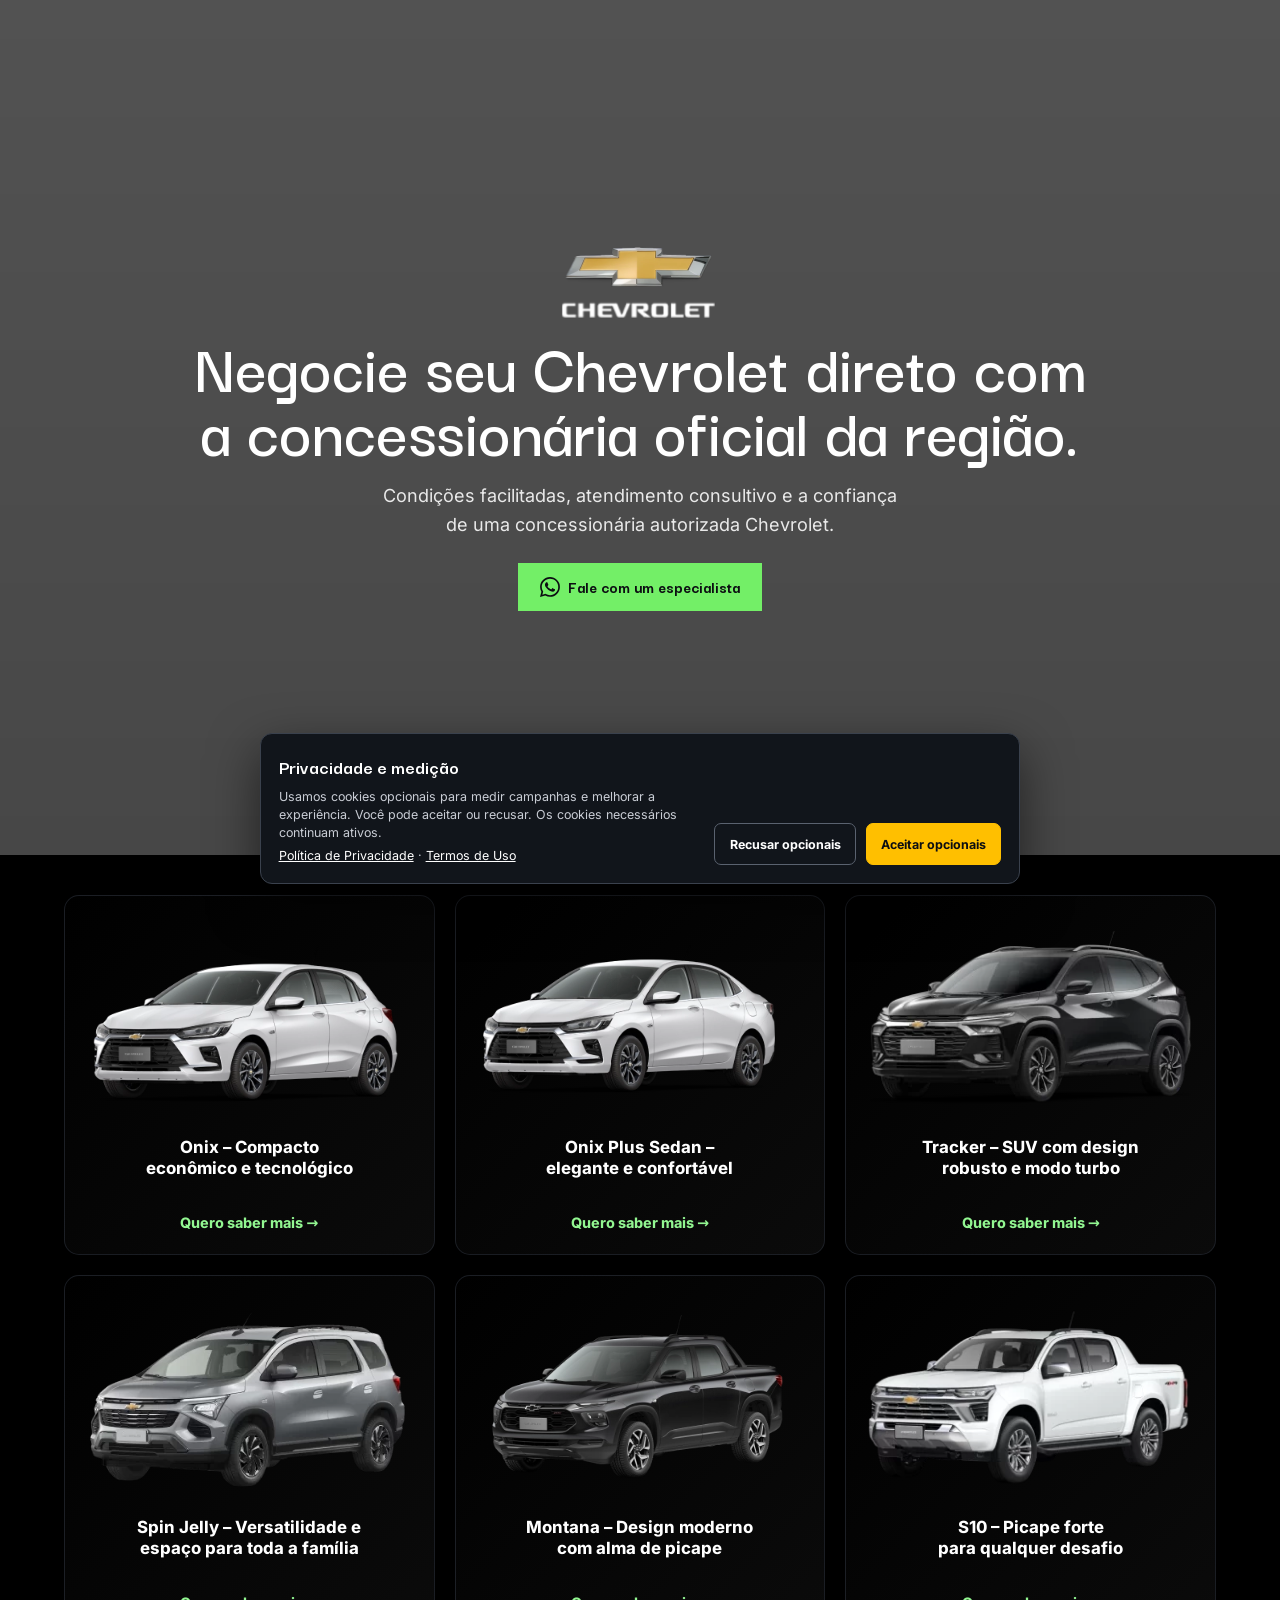
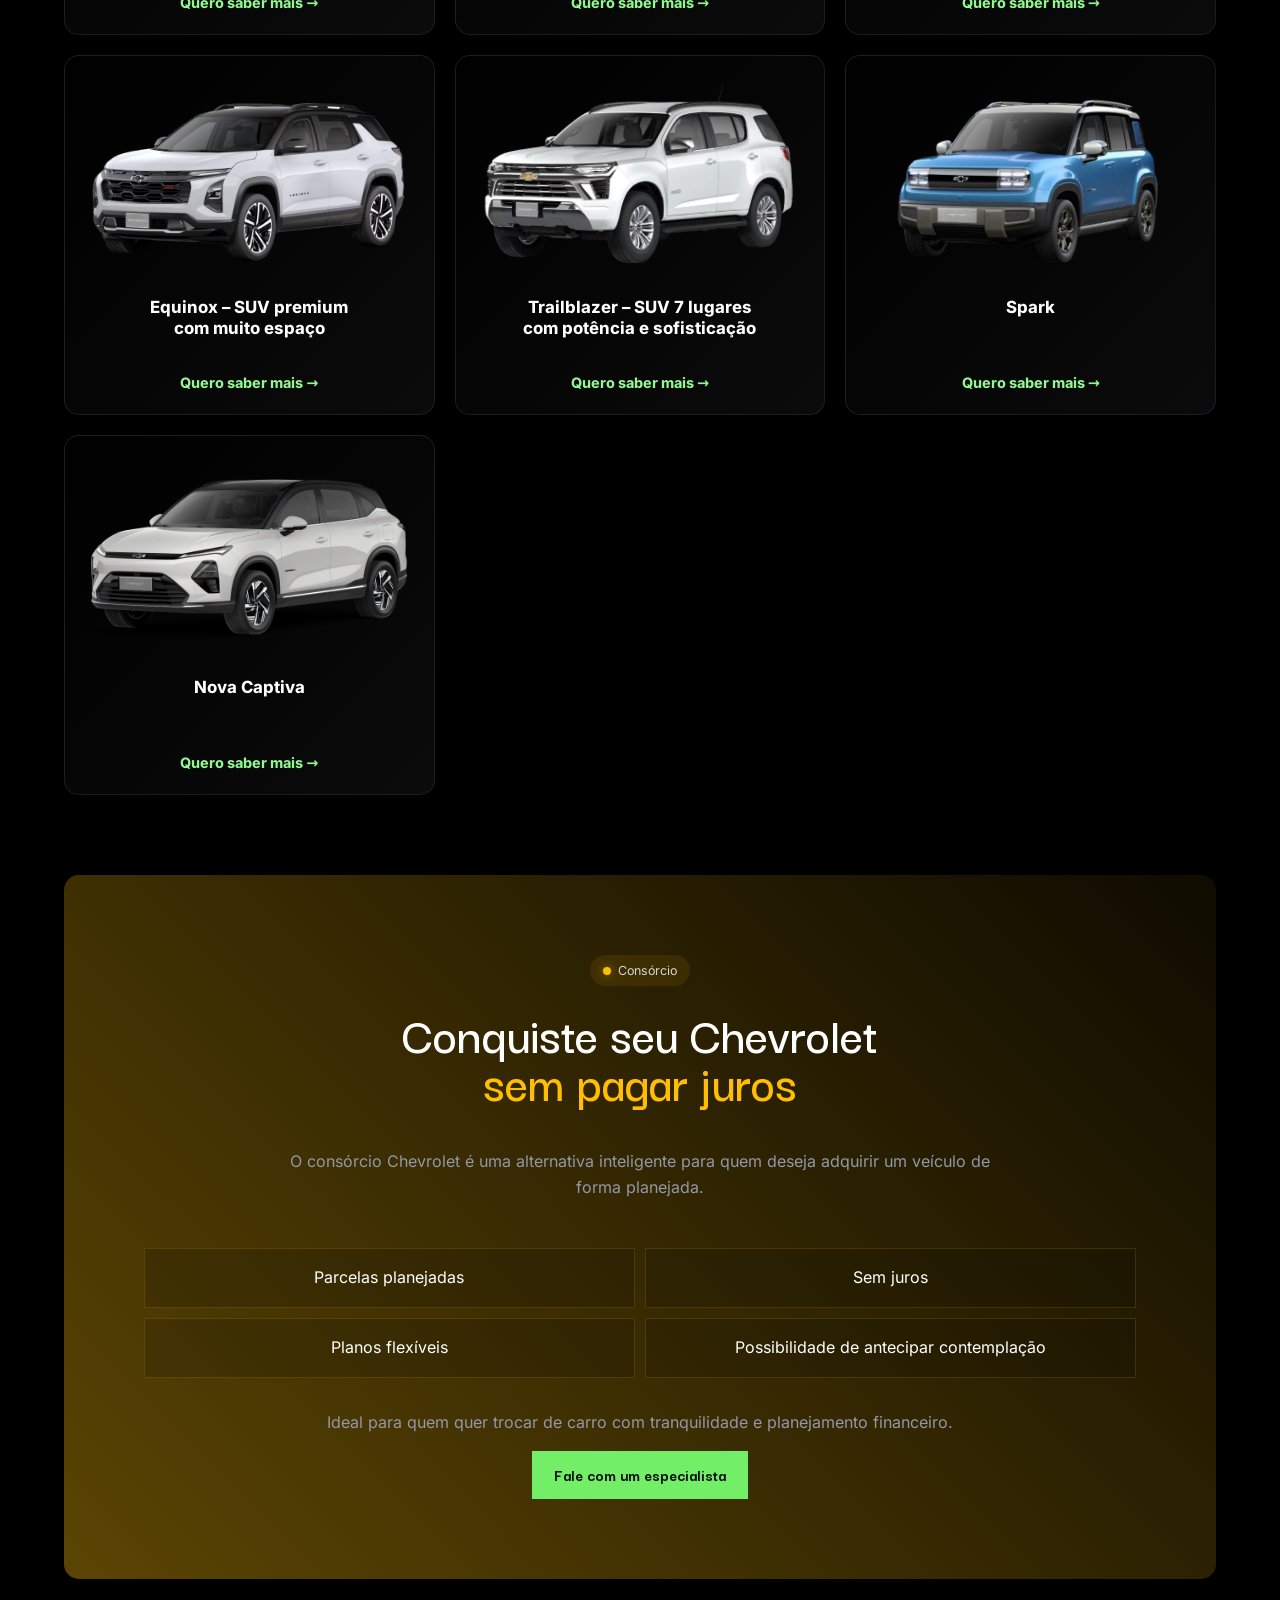
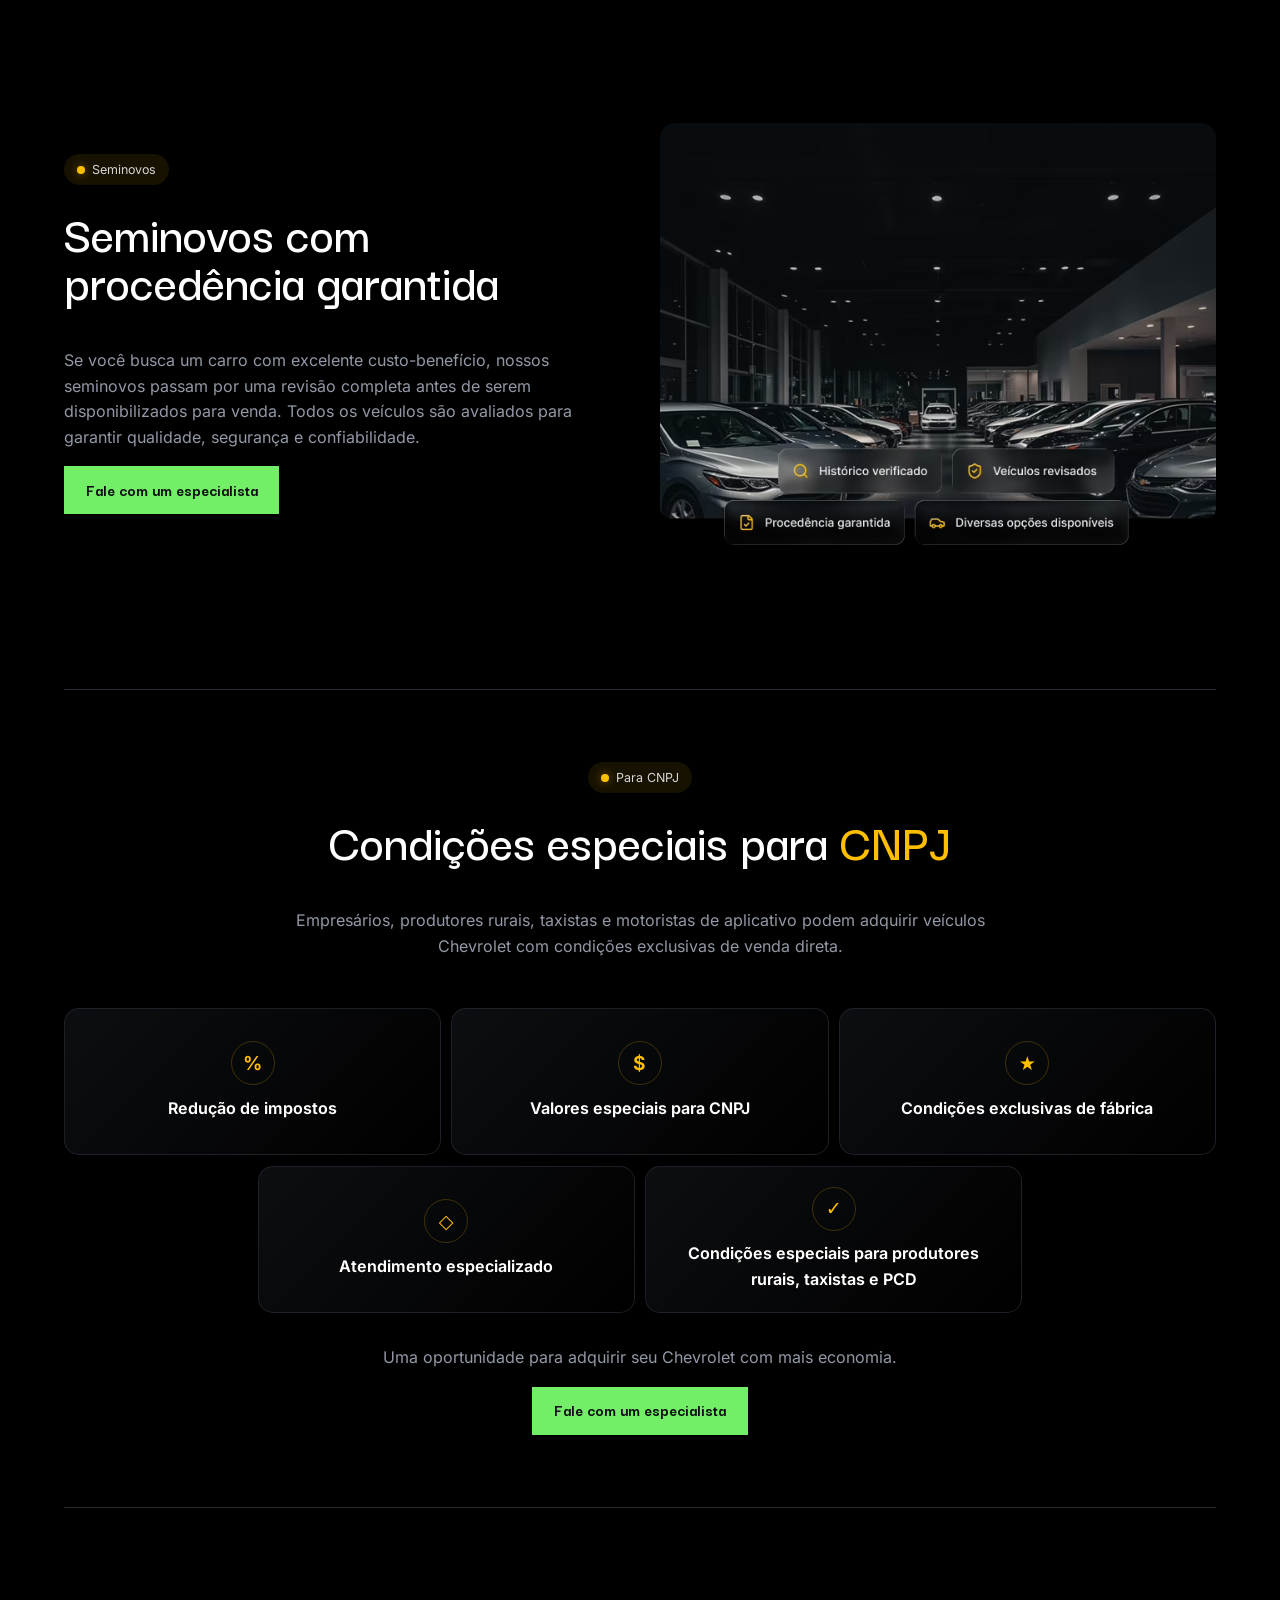
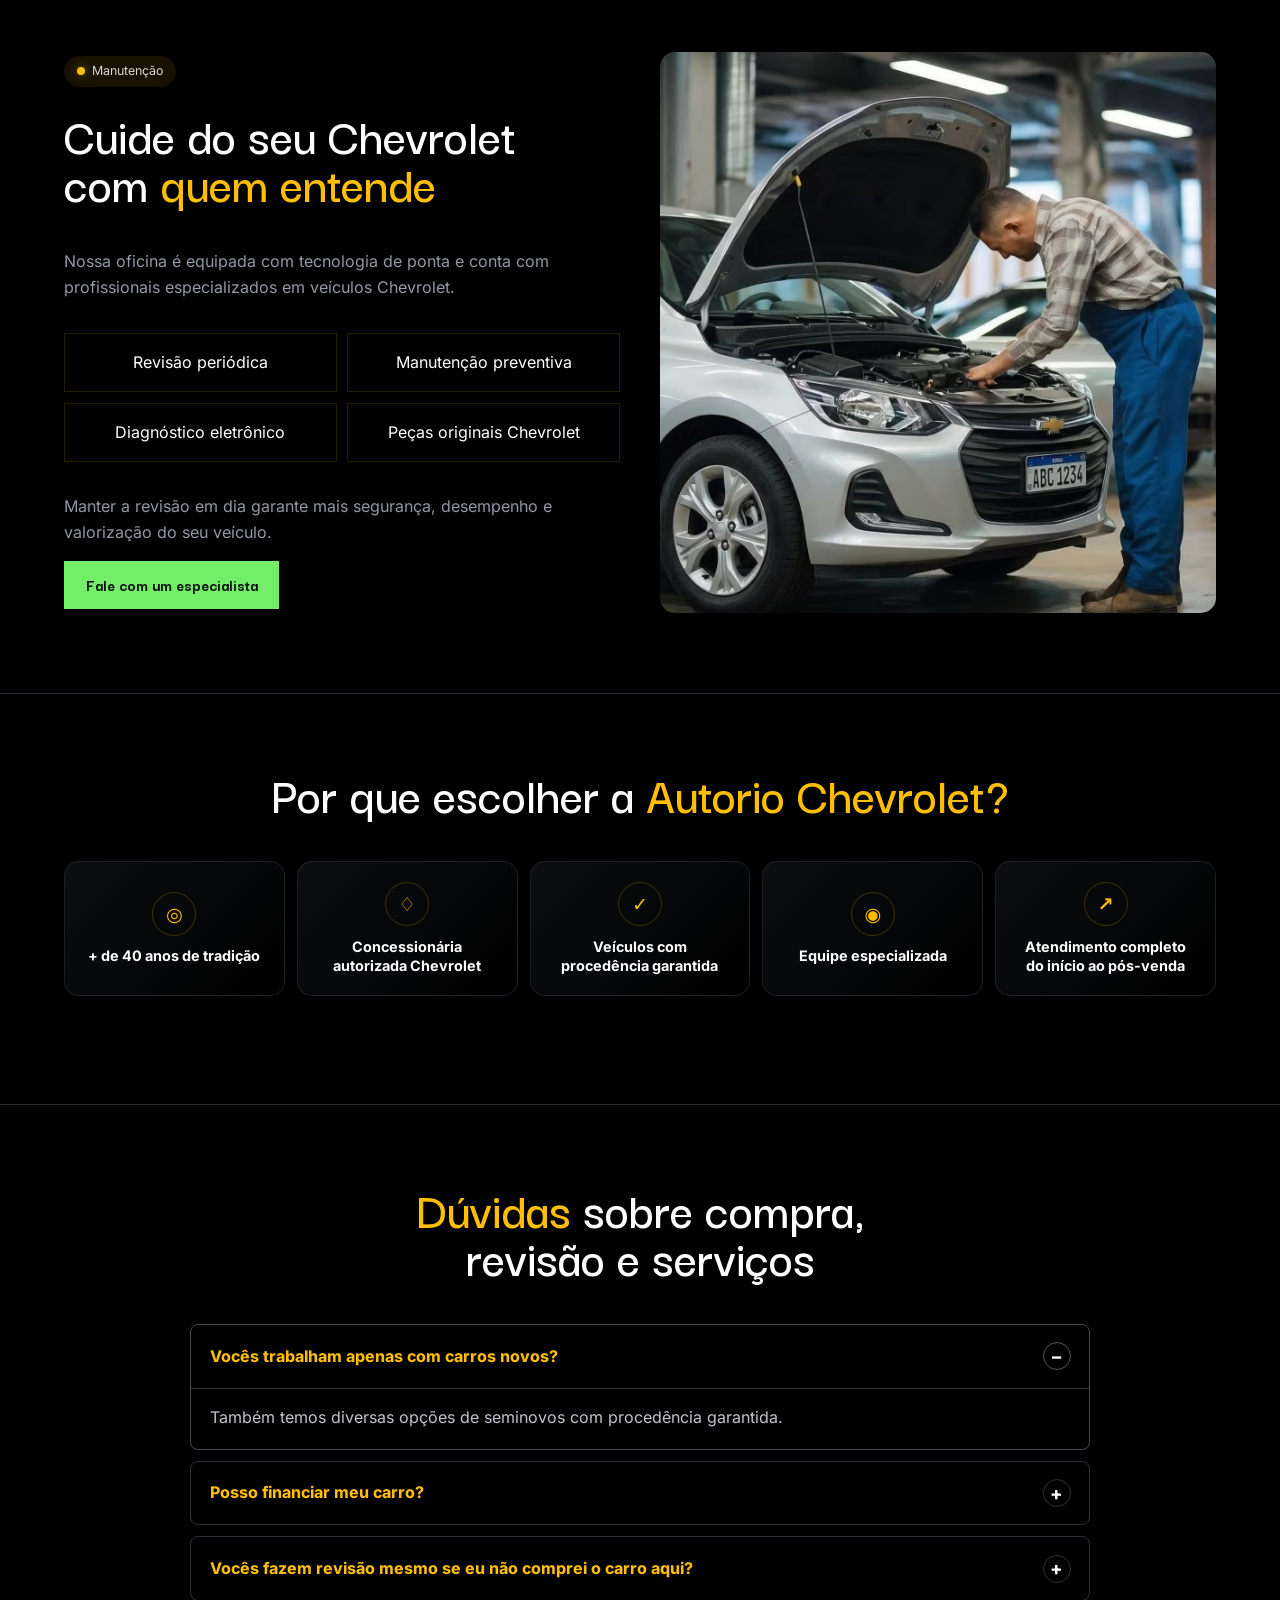
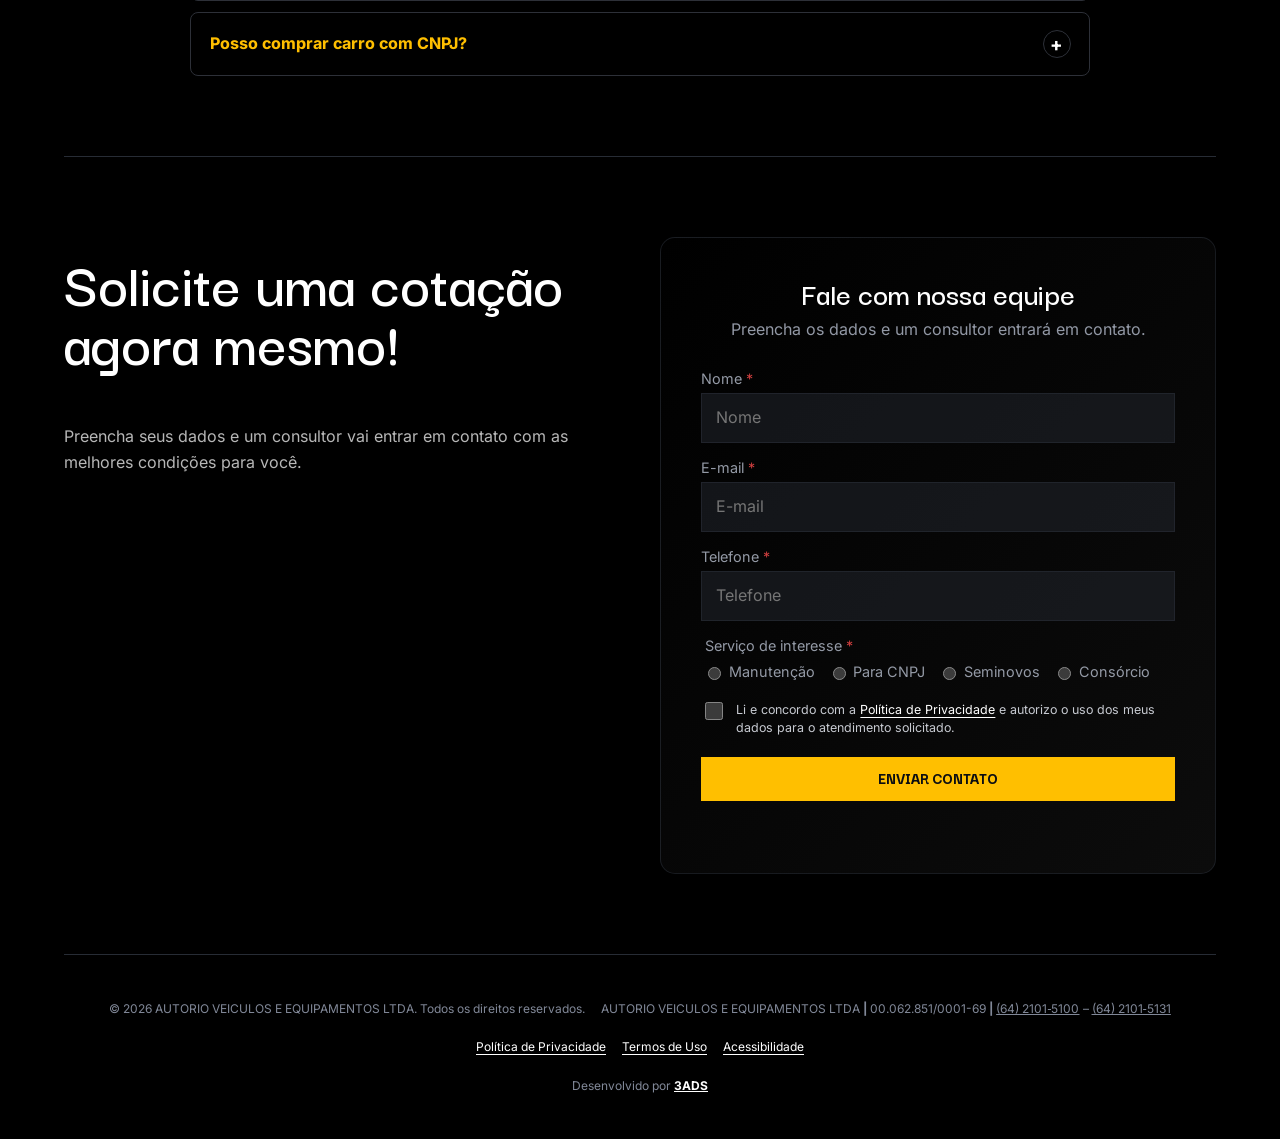
==== commit a09269a9: "Organiza site Autorio com Move Brasil e ofertas" ====
--- a/index.html
+++ b/index.html
@@ -1,606 +1,131 @@
 <!DOCTYPE html>
 <html lang="pt-BR">
 <head>
-<meta charset="UTF-8">
-<meta name="viewport" content="width=device-width, initial-scale=1.0">
-<title>Ofertas de Julho — Chevrolet 0 km | Galiléia</title>
-<meta name="description" content="Confira as ofertas de julho da Galiléia: Chevrolet 0 km com preços especiais, taxa 0%, bônus na troca e garantia de 5 anos. Enquanto durar o estoque.">
-<meta name="robots" content="index, follow">
-<link rel="canonical" href="https://galileiaconcessionaria.com.br/">
-<meta name="theme-color" content="#121212">
-
-<!-- Open Graph / Facebook -->
-<meta property="og:type" content="website">
-<meta property="og:locale" content="pt_BR">
-<meta property="og:site_name" content="Galiléia Chevrolet">
-<meta property="og:title" content="Ofertas de Julho — Chevrolet 0 km | Galiléia">
-<meta property="og:description" content="Preços especiais, taxa 0%, bônus na troca e garantia de 5 anos em toda a linha Chevrolet 0 km. Aproveite enquanto durar o estoque.">
-<meta property="og:url" content="https://galileiaconcessionaria.com.br/">
-<meta property="og:image" content="https://galileiaconcessionaria.com.br/images-ofertas/banner-desktop.jpg">
-<meta property="og:image:width" content="1920">
-<meta property="og:image:height" content="760">
-
-<!-- Twitter Card -->
-<meta name="twitter:card" content="summary_large_image">
-<meta name="twitter:title" content="Ofertas de Julho — Chevrolet 0 km | Galiléia">
-<meta name="twitter:description" content="Preços especiais, taxa 0%, bônus na troca e garantia de 5 anos em toda a linha Chevrolet 0 km.">
-<meta name="twitter:image" content="https://galileiaconcessionaria.com.br/images-ofertas/banner-desktop.jpg">
-
-<link rel="icon" type="image/svg+xml" href="images-ofertas/favicon.svg">
-<link rel="apple-touch-icon" href="images-ofertas/favicon.svg">
-
-<link rel="preconnect" href="https://fonts.googleapis.com">
-<link rel="preconnect" href="https://fonts.gstatic.com" crossorigin>
-<link rel="preconnect" href="https://brands.gm-cdn.com" crossorigin>
-<link rel="preconnect" href="https://www.googletagmanager.com">
-<link rel="preload" as="image" href="images-ofertas/banner-mobile.jpg" media="(max-width:700px)" fetchpriority="high">
-<link rel="preload" as="image" href="images-ofertas/banner-desktop.jpg" media="(min-width:701px)" fetchpriority="high">
-<link href="https://fonts.googleapis.com/css2?family=Archivo:ital,wght@0,400;0,500;0,600;0,700;0,900;1,400;1,500;1,600;1,700&display=swap" rel="stylesheet">
-
-<!-- Google Tag Manager -->
-<script>(function(w,d,s,l,i){w[l]=w[l]||[];w[l].push({'gtm.start':new Date().getTime(),event:'gtm.js'});var f=d.getElementsByTagName(s)[0],j=d.createElement(s),dl=l!='dataLayer'?'&l='+l:'';j.async=true;j.src='https://www.googletagmanager.com/gtm.js?id='+i+dl;f.parentNode.insertBefore(j,f);})(window,document,'script','dataLayer','GTM-P22BFJC');</script>
-<script>(function(w,d,s,l,i){w[l]=w[l]||[];w[l].push({'gtm.start':new Date().getTime(),event:'gtm.js'});var f=d.getElementsByTagName(s)[0],j=d.createElement(s),dl=l!='dataLayer'?'&l='+l:'';j.async=true;j.src='https://www.googletagmanager.com/gtm.js?id='+i+dl;f.parentNode.insertBefore(j,f);})(window,document,'script','dataLayer','GTM-NJH35M5');</script>
-<!-- End Google Tag Manager -->
-
-<script type="application/ld+json">
-{
-  "@context": "https://schema.org",
-  "@type": "AutoDealer",
-  "name": "Galiléia Chevrolet",
-  "url": "https://galileiaconcessionaria.com.br/",
-  "logo": "https://galileiaconcessionaria.com.br/images-ofertas/favicon.svg",
-  "image": "https://galileiaconcessionaria.com.br/images-ofertas/banner-desktop.jpg",
-  "description": "Concessionária Chevrolet Galiléia. Ofertas especiais em toda a linha de veículos 0 km, com atendimento dedicado do primeiro contato à entrega.",
-  "areaServed": "BR",
-  "makesOffer": [
-    {"@type":"Offer","itemOffered":{"@type":"Car","name":"Chevrolet Onix 2026","bodyType":"Hatch"},"price":"89900","priceCurrency":"BRL","priceValidUntil":"2026-07-31","availability":"https://schema.org/InStock"},
-    {"@type":"Offer","itemOffered":{"@type":"Car","name":"Chevrolet S10 WT","bodyType":"Picape"},"price":"241376.60","priceCurrency":"BRL","priceValidUntil":"2026-07-31","availability":"https://schema.org/InStock"},
-    {"@type":"Offer","itemOffered":{"@type":"Car","name":"Chevrolet Tracker AT","bodyType":"SUV"},"price":"119900","priceCurrency":"BRL","priceValidUntil":"2026-07-31","availability":"https://schema.org/InStock"},
-    {"@type":"Offer","itemOffered":{"@type":"Car","name":"Chevrolet Montana LTZ","bodyType":"Picape"},"price":"139900","priceCurrency":"BRL","priceValidUntil":"2026-07-31","availability":"https://schema.org/InStock"}
-  ]
-}
-</script>
-<script type="application/ld+json">
-{
-  "@context": "https://schema.org",
-  "@type": "FAQPage",
-  "mainEntity": [
-    {"@type":"Question","name":"As ofertas de julho da Galiléia têm taxa 0%?","acceptedAnswer":{"@type":"Answer","text":"Sim, diversos modelos da linha Chevrolet 0 km, como Onix Plus, Tracker e Montana LTZ, contam com taxa 0% neste mês, sujeitas à análise de crédito."}},
-    {"@type":"Question","name":"Até quando valem as ofertas da Galiléia?","acceptedAnswer":{"@type":"Answer","text":"As condições são válidas até 31/07/2026 ou enquanto durar o estoque, podendo sofrer alterações sem aviso prévio."}},
-    {"@type":"Question","name":"Os veículos Chevrolet têm garantia?","acceptedAnswer":{"@type":"Answer","text":"Sim, os modelos participantes contam com garantia de 5 anos, conforme condições vigentes da Chevrolet."}}
-  ]
-}
-</script>
-
-<style>
-/* ===== Fontes oficiais Chevrolet (GM CDN) com fallback Archivo ===== */
-@font-face{font-family:'ChevySans';src:url('https://brands.gm-cdn.com/gbds/chevrolet-2023/fonts/ChevySans-Medium.woff2') format('woff2');font-weight:500;font-style:normal;font-display:swap}
-@font-face{font-family:'ChevySans';src:url('https://brands.gm-cdn.com/gbds/chevrolet-2023/fonts/ChevySans-Demi.woff2') format('woff2');font-weight:600;font-style:normal;font-display:swap}
-@font-face{font-family:'ChevySans';src:url('https://brands.gm-cdn.com/gbds/chevrolet-2023/fonts/ChevySans-Bold.woff2') format('woff2');font-weight:700;font-style:normal;font-display:swap}
-@font-face{font-family:'ChevySans';src:url('https://brands.gm-cdn.com/gbds/chevrolet-2023/fonts/ChevySans-MediumItalic.woff2') format('woff2');font-weight:500;font-style:italic;font-display:swap}
-@font-face{font-family:'ChevySans';src:url('https://brands.gm-cdn.com/gbds/chevrolet-2023/fonts/ChevySans-BoldItalic.woff2') format('woff2');font-weight:700;font-style:italic;font-display:swap}
-
-/* ===== Design Tokens — Chevrolet / Galiléia (grafite + gold, sem azul exceto CTA) ===== */
-:root{
-  --primary:#262626;
-  --primary-deep:#1a1a1a;
-  --primary-deeper:#121212;
-  --accent:#F2BC18;
-  --accent-deep:#d29625;
-  --btn-fill:#0077D9;
-  --btn-fill-deep:#005fa8;
-  --wa:#00AD57;
-  --wa-deep:#039249;
-
-  --bg:#FFFFFF;
-  --surface:#FFFFFF;
-  --surface-2:#F2F2F2;
-  --surface-3:#E6E6E6;
-
-  --t1:#262626;
-  --t2:#4d4d4d;
-  --t3:#808080;
-  --border:#E6E6E6;
-
-  --on-dark-1:#FFFFFF;
-  --on-dark-2:#cccccc;
-  --on-dark-3:#999999;
-  --border-dark:rgba(255,255,255,.16);
-
-  --dark:linear-gradient(135deg,#2f2f2f 0%,#121212 100%);
-
-  --shadow-sm:0 1px 3px rgba(0,0,0,.10);
-  --shadow-md:0 10px 30px rgba(0,0,0,.14);
-
-  --radius:4px;
-  --radius-md:8px;
-
-  --max:1240px;
-  --font-base:'ChevySans','Archivo',Arial,sans-serif;
-}
-
-*{box-sizing:border-box;margin:0;padding:0}
-html{scroll-behavior:smooth}
-body{font-family:var(--font-base);color:var(--t1);background:var(--bg);line-height:1.6;-webkit-font-smoothing:antialiased}
-img{max-width:100%;display:block}
-a{color:inherit;text-decoration:none}
-.container{width:min(var(--max),calc(100% - 32px));margin-inline:auto}
-
-/* ===== Tipografia ===== */
-.eyebrow{font-size:.8rem;font-weight:700;letter-spacing:.18em;text-transform:uppercase;color:var(--accent);display:inline-flex;align-items:center;gap:10px;margin-bottom:14px}
-.eyebrow::before{content:"";width:26px;height:2px;background:var(--accent)}
-h1,h2{font-family:var(--font-base);font-weight:500;font-style:italic;text-transform:uppercase;line-height:1.12}
-h1{font-size:clamp(1.7rem,6vw,2.6rem)}
-h2{font-size:clamp(1.4rem,4vw,2.1rem);color:var(--primary-deep);margin-bottom:14px}
-.accent{color:var(--accent)}
-
-/* ===== Botões ===== */
-.btn{display:inline-flex;align-items:center;justify-content:center;gap:10px;font-family:var(--font-base);font-weight:600;font-size:1rem;padding:15px 30px;border-radius:var(--radius);border:2px solid transparent;cursor:pointer;transition:background .18s ease,color .18s ease,transform .18s ease;white-space:nowrap}
-.btn-primary{background:var(--btn-fill);color:#fff}
-.btn-primary:hover{background:var(--btn-fill-deep)}
-.btn-accent{background:var(--accent);color:var(--primary-deeper)}
-.btn-accent:hover{background:var(--accent-deep)}
-.btn-outline{background:transparent;color:var(--primary);border-color:var(--primary)}
-.btn-outline:hover{background:var(--primary);color:#fff}
-
-/* ===== Header ===== */
-.header{position:sticky;top:0;z-index:50;background:rgba(18,18,18,.92);backdrop-filter:saturate(140%) blur(10px);border-bottom:1px solid var(--border-dark)}
-.header .container{display:flex;align-items:center;justify-content:space-between;padding-block:12px}
-.brand img{height:32px;width:auto;display:block}
-.brand-word{font-family:var(--font-base);font-weight:700;font-style:italic;color:#fff;font-size:1.15rem;letter-spacing:.02em;text-transform:uppercase;display:inline-flex;align-items:center;gap:8px}
-.brand-word::after{content:"";width:7px;height:7px;border-radius:50%;background:var(--accent);flex:none}
-.nav{display:flex;align-items:center;gap:30px}
-.nav a.link{display:none;color:var(--on-dark-2);font-size:.95rem;font-weight:600}
-.nav a.link:hover{color:#fff}
-.header .btn{padding:10px 18px;font-size:.85rem}
-
-/* ===== Hero (mobile-first: banner vertical 500x760) ===== */
-.hero{
-  background:linear-gradient(180deg, rgba(12,12,12,.62) 0%, rgba(12,12,12,.22) 34%, rgba(12,12,12,0) 52%), url('images-ofertas/banner-mobile.jpg') center top/cover no-repeat;
-  color:#fff;min-height:560px;display:flex;align-items:flex-start;
-}
-.hero .container{text-align:center;padding-top:44px}
-.hero .eyebrow{color:var(--accent);justify-content:center}
-.hero h1{color:#fff;margin:0 auto 14px;max-width:15ch}
-.hero p{color:#e6e6e6;font-size:1rem;max-width:34ch;margin-inline:auto}
-.hero-cta{display:flex;flex-wrap:wrap;gap:14px;margin-top:24px;justify-content:center}
-
-/* ===== Barra de filtros (visual — categorias) ===== */
-.filters{background:var(--surface-2);border-bottom:1px solid var(--border);position:sticky;top:57px;z-index:40;overflow-x:auto;-webkit-overflow-scrolling:touch}
-.filters .container{display:flex;align-items:center;gap:10px;flex-wrap:nowrap;padding-block:14px}
-.chip{font-size:.88rem;font-weight:600;color:var(--t2);background:#fff;border:1px solid var(--border);border-radius:100px;padding:8px 16px;cursor:pointer;transition:all .15s ease;flex:none}
-.chip:hover{border-color:var(--primary);color:var(--primary)}
-.chip.is-active{background:var(--primary);color:#fff;border-color:var(--primary)}
-.filters .count{margin-left:12px;font-size:.85rem;color:var(--t3);font-weight:600;flex:none}
-
-/* ===== Catálogo (grid de cards) ===== */
-.catalog{padding:clamp(40px,8vw,72px) 0}
-.cat-head{display:flex;align-items:flex-end;justify-content:space-between;gap:20px;margin-bottom:28px;flex-wrap:wrap}
-.grid{display:grid;grid-template-columns:1fr;gap:18px}
-
-.car-card{background:#fff;border:1px solid var(--border);border-radius:var(--radius-md);overflow:hidden;display:flex;flex-direction:column;transition:transform .2s ease,box-shadow .2s ease,opacity .6s ease,transform .6s ease}
-.car-card:hover{transform:translateY(-5px);box-shadow:var(--shadow-md)}
-.car-thumb{position:relative;aspect-ratio:16/10;background:var(--surface-2) center/cover no-repeat;border-bottom:3px solid var(--accent)}
-.car-badge{position:absolute;top:12px;left:12px;font-size:.72rem;font-weight:700;letter-spacing:.08em;text-transform:uppercase;padding:6px 12px;border-radius:4px;background:var(--accent);color:var(--primary-deeper)}
-.car-badge.blue{background:var(--btn-fill);color:#fff}
-.car-body{padding:16px 16px 18px;display:flex;flex-direction:column;flex:1;gap:5px}
-.car-tag{font-size:.68rem;font-weight:700;letter-spacing:.14em;text-transform:uppercase;color:var(--accent-deep)}
-.car-name{font-family:var(--font-base);font-weight:700;font-size:1.15rem;color:var(--primary-deep);line-height:1.1}
-.car-spec{font-size:.85rem;color:var(--t3);margin-bottom:6px}
-.car-price{margin-top:auto;padding-top:12px;border-top:1px solid var(--border)}
-.car-price small{display:block;font-size:.74rem;color:var(--t3);font-weight:600}
-.car-price strong{font-family:var(--font-base);font-weight:700;font-size:1.25rem;color:var(--primary-deep);letter-spacing:-.01em}
-.car-price strong span{font-size:.9rem;font-weight:600;color:var(--t2)}
-.car-cta{margin-top:14px;align-self:flex-start;color:var(--btn-fill);font-weight:700;font-size:.95rem;display:inline-flex;align-items:center;gap:8px;transition:gap .15s ease,color .15s ease}
-.car-cta .arrow{transition:transform .15s ease;font-size:1.05rem;line-height:1}
-.car-cta:hover{color:var(--btn-fill-deep)}
-.car-cta:hover .arrow{transform:translateX(4px)}
-
-/* ===== Faixa CTA ===== */
-.cta-band{background:var(--dark);color:#fff;padding:clamp(44px,8vw,72px) 0;border-top:4px solid var(--accent)}
-.cta-band .container{display:flex;flex-direction:column;align-items:flex-start;justify-content:space-between;gap:24px}
-.cta-band h2{color:#fff;margin-bottom:8px}
-.cta-band p{color:var(--on-dark-2);max-width:52ch}
-.cta-band .btn{width:100%}
-
-/* ===== Footer ===== */
-.footer{background:var(--primary-deeper);color:var(--on-dark-2);padding:48px 0 24px}
-.footer-grid{display:grid;grid-template-columns:1fr;gap:32px}
-.footer .brand img{height:42px;width:auto;margin-bottom:18px}
-.footer .brand-word{font-size:1.6rem;margin-bottom:18px}
-.footer p{font-size:.92rem;line-height:1.7;max-width:50ch}
-.footer h4{color:#fff;font-weight:700;font-size:1rem;margin-bottom:14px;text-transform:uppercase;letter-spacing:.08em}
-.footer .legal p{font-size:.83rem;color:var(--on-dark-3);margin-bottom:12px;max-width:none}
-.footer-bottom{border-top:1px solid var(--border-dark);margin-top:36px;padding-top:20px;display:flex;flex-wrap:wrap;gap:8px 16px;justify-content:space-between;font-size:.83rem;color:var(--on-dark-3)}
-.footer-bottom a{color:var(--accent);font-weight:600}
-.footer-bottom a:hover{text-decoration:underline}
-
-/* ===== WhatsApp flutuante ===== */
-.whatsapp-float{position:fixed;right:16px;bottom:16px;z-index:80;width:56px;height:56px;border-radius:50%;background:var(--wa);box-shadow:0 10px 28px rgba(0,173,87,.45);display:grid;place-items:center;transition:background .18s ease,transform .18s ease}
-.whatsapp-float:hover{background:var(--wa-deep);transform:scale(1.06)}
-.whatsapp-float svg{width:30px;height:30px;fill:#fff}
-
-/* ===== Scroll reveal ===== */
-.reveal{opacity:0;transform:translateY(28px);transition:opacity .6s ease,transform .6s ease}
-.reveal.is-visible{opacity:1;transform:none}
-.grid .reveal:nth-child(2){transition-delay:.05s}
-.grid .reveal:nth-child(3){transition-delay:.1s}
-.grid .reveal:nth-child(4){transition-delay:.15s}
-@media (prefers-reduced-motion:reduce){
-  .reveal,.car-card,.whatsapp-float{transition:none!important}
-  .reveal{opacity:1;transform:none}
-}
-
-/* ===== Responsivo — mobile first, escalando para telas maiores ===== */
-@media (min-width:481px){ .grid{grid-template-columns:repeat(2,1fr)} }
-@media (min-width:701px){
-  .container{width:min(var(--max),calc(100% - 48px))}
-  .header .container{padding-block:14px}
-  .brand img{height:38px}
-  .brand-word{font-size:1.3rem}
-  .header .btn{padding:11px 22px;font-size:.9rem}
-  .hero{
-    background:linear-gradient(90deg, rgba(12,12,12,.78) 0%, rgba(12,12,12,.45) 38%, rgba(12,12,12,.05) 62%, rgba(12,12,12,0) 100%), url('images-ofertas/banner-desktop.jpg') center/cover no-repeat;
-    min-height:640px;align-items:center;
+  <meta charset="utf-8">
+  <meta name="viewport" content="width=device-width, initial-scale=1, viewport-fit=cover">
+  <title>Concessionária Chevrolet | Novos, Seminovos e Serviços | Autorio</title>
+  <meta name="description" content="Negocie seu Chevrolet com a Autorio: veículos novos e seminovos, consórcio, venda direta para CNPJ e manutenção especializada Chevrolet.">
+  <meta name="robots" content="index,follow,max-image-preview:large,max-snippet:-1,max-video-preview:-1">
+  <meta name="theme-color" content="#000000">
+  <link rel="canonical" href="https://autorioconcessionaria.com.br/">
+  <link rel="icon" href="assets/images/favicon.png" sizes="192x192" type="image/png">
+  <link rel="apple-touch-icon" href="assets/images/favicon.png">
+  <link rel="preload" href="assets/fonts/darker-grotesque-variable.woff2" as="font" type="font/woff2" crossorigin>
+  <link rel="preload" href="assets/fonts/inter-variable.woff2" as="font" type="font/woff2" crossorigin>
+  <link rel="preload" href="assets/images/hero-chevrolet.avif" as="image" type="image/avif" fetchpriority="high">
+  <link rel="preconnect" href="https://www.googletagmanager.com" crossorigin>
+  <link rel="preconnect" href="https://www.youtube-nocookie.com" crossorigin>
+  <style>
+    @font-face{font-family:"Darker Grotesque";src:url("assets/fonts/darker-grotesque-variable.woff2") format("woff2");font-style:normal;font-weight:400 900;font-display:swap}
+    @font-face{font-family:Inter;src:url("assets/fonts/inter-variable.woff2") format("woff2");font-style:normal;font-weight:100 900;font-display:swap}
+    :root{color-scheme:dark;--bg:#000;--white:#fff;--green:#92f691;--green-strong:#73ef67;--ink:#0c0e12;--shell:min(90%,1180px);--display:"Darker Grotesque",Inter,system-ui,sans-serif;--body:Inter,system-ui,-apple-system,BlinkMacSystemFont,"Segoe UI",sans-serif}
+    *,*::before,*::after{box-sizing:border-box}html{background:#000}body{margin:0;min-width:280px;overflow-x:hidden;background:#000;color:#fff;font-family:var(--body);line-height:1.6;-webkit-font-smoothing:antialiased}img,svg{display:block;max-width:100%}h1,p{margin-top:0}.shell{width:var(--shell);margin-inline:auto}.desktop-only{display:none}
+    .hero{position:relative;display:grid;place-items:center;min-height:90svh;margin-bottom:2.5rem;isolation:isolate;overflow:hidden}.hero__media,.hero__video,.hero__overlay{position:absolute;inset:0;width:100%;height:100%}.hero__media{z-index:-4;object-fit:cover;object-position:center}.hero__video{z-index:-3;overflow:hidden;opacity:0}.hero__video iframe{position:absolute;top:50%;left:50%;width:177.78vh;min-width:100%;height:56.25vw;min-height:100%;border:0;transform:translate(-50%,-50%) scale(1.02);pointer-events:none}.hero__overlay{z-index:-2;background:linear-gradient(180deg,rgba(0,0,0,.68),rgba(0,0,0,.72))}.hero__content{min-width:0;padding-block:4rem;text-align:center}.hero__logo{width:99px;height:auto;margin:0 auto 1rem}.hero h1{max-width:900px;margin:0 auto 1.25rem;overflow-wrap:anywhere;font-family:var(--display);font-size:clamp(2.5rem,11vw,4rem);font-weight:600;line-height:.92;text-wrap:balance}.hero p{max-width:680px;margin:0 auto 1.5rem;color:#e9e9e9;font-size:clamp(1rem,2vw,1.125rem)}
+    .button{display:inline-flex;min-height:48px;align-items:center;justify-content:center;gap:.5rem;padding:.72rem 1.35rem;border:0;background:#ffbf00;color:var(--ink);font-family:var(--display);font-size:1.05rem;font-weight:750;line-height:1;text-decoration:none}.button--whatsapp{background:var(--green-strong)}.button svg{width:20px;height:20px;fill:currentColor}@media(min-width:768px){.desktop-only{display:block}.hero{min-height:95svh}.hero__logo{width:158px}.hero h1{font-size:4rem}}
+  </style>
+  <link rel="preload" href="assets/css/style.css?v=20260921" as="style">
+  <link id="site-css" rel="stylesheet" href="assets/css/style.css?v=20260921" media="print">
+  <noscript><link rel="stylesheet" href="assets/css/style.css?v=20260921"></noscript>
+  <script src="assets/js/gtm.js?v=20260921"></script>
+  <meta property="og:locale" content="pt_BR">
+  <meta property="og:type" content="website">
+  <meta property="og:title" content="Negocie seu Chevrolet com a concessionária oficial da região">
+  <meta property="og:description" content="Condições facilitadas, atendimento consultivo e a confiança de uma concessionária autorizada Chevrolet.">
+  <meta property="og:url" content="https://autorioconcessionaria.com.br/">
+  <meta property="og:site_name" content="Chevrolet Autorio">
+  <meta property="og:image" content="https://autorioconcessionaria.com.br/assets/images/chevrolet-autorio-fachada.jpg">
+  <meta property="og:image:width" content="1024">
+  <meta property="og:image:height" content="768">
+  <meta property="og:image:alt" content="Fachada da concessionária Chevrolet Autorio">
+  <meta name="twitter:card" content="summary_large_image">
+  <script type="application/ld+json">
+  {
+    "@context": "https://schema.org",
+    "@type": "AutoDealer",
+    "name": "Chevrolet Autorio",
+    "legalName": "AUTORIO VEICULOS E EQUIPAMENTOS LTDA",
+    "url": "https://autorioconcessionaria.com.br/",
+    "logo": "https://autorioconcessionaria.com.br/assets/images/favicon.png",
+    "image": "https://autorioconcessionaria.com.br/assets/images/chevrolet-autorio-fachada.jpg",
+    "description": "Concessionária autorizada Chevrolet com veículos novos, seminovos, consórcio, venda direta para CNPJ e manutenção especializada.",
+    "telephone": ["+55 64 2101-5100", "+55 64 2101-5131"],
+    "taxID": "00.062.851/0001-69",
+    "brand": {"@type": "Brand", "name": "Chevrolet"}
   }
-  .hero .container{text-align:left;padding-top:0}
-  .hero .eyebrow{justify-content:flex-start}
-  .hero h1{font-size:clamp(2rem,3.6vw,2.6rem);margin-inline:0;max-width:17ch}
-  .hero p{font-size:1.08rem;max-width:46ch;margin-inline:0}
-  .hero-cta{justify-content:flex-start}
-  .filters{top:69px}
-  .filters .container{flex-wrap:wrap}
-  .chip{padding:9px 18px}
-  .filters .count{margin-left:auto}
-  .cta-band .container{flex-direction:row;align-items:center}
-  .cta-band .btn{width:auto}
-  .footer-grid{grid-template-columns:1.4fr 1fr;gap:48px}
-  .footer .brand img{height:50px}
-  .footer .brand-word{font-size:1.8rem}
-  .whatsapp-float{right:22px;bottom:22px;width:60px;height:60px}
-  .whatsapp-float svg{width:32px;height:32px}
-}
-@media (min-width:821px){ .grid{grid-template-columns:repeat(3,1fr)} }
-@media (min-width:901px){ .nav a.link{display:inline-block} }
-@media (min-width:1101px){ .grid{grid-template-columns:repeat(4,1fr)} }
-@media (min-width:1600px){ .container{max-width:1440px} .grid{grid-template-columns:repeat(5,1fr)} }
-</style>
+  </script>
 </head>
 <body>
-
-<!-- Google Tag Manager (noscript) -->
-<noscript><iframe src="https://www.googletagmanager.com/ns.html?id=GTM-P22BFJC" height="0" width="0" style="display:none;visibility:hidden"></iframe></noscript>
-<noscript><iframe src="https://www.googletagmanager.com/ns.html?id=GTM-NJH35M5" height="0" width="0" style="display:none;visibility:hidden"></iframe></noscript>
-<!-- End Google Tag Manager (noscript) -->
-
-<!-- ===== HEADER ===== -->
-<header class="header">
-  <div class="container">
-    <a class="brand" href="#" aria-label="Galiléia">
-      <span class="brand-word">Galiléia</span>
-    </a>
-    <nav class="nav" aria-label="Navegação principal">
-      <a class="link" href="#catalogo">Catálogo</a>
-      <a class="link" href="#ofertas">Ofertas</a>
-      <a class="link" href="#contato">Contato</a>
-      <a class="btn btn-primary" href="https://tintim.link/whatsapp/da0e8764-2846-4dcc-a7d2-c2a6366cd91c/4d6bd350-e1dd-4b16-b183-628323c2634e" target="_blank" rel="noopener">Falar com o time comercial</a>
-    </nav>
-  </div>
-</header>
-
-<!-- ===== HERO ===== -->
-<section class="hero">
-  <div class="container">
-    <span class="eyebrow">Ofertas de Julho</span>
-    <h1>As melhores <span class="accent">ofertas</span> em Chevrolet 0 km</h1>
-    <p>Preços especiais, taxa 0%, bônus na troca e garantia de 5 anos em toda a linha. Aproveite enquanto durar o estoque.</p>
-    <div class="hero-cta">
-      <a class="btn btn-accent" href="#catalogo">Ver todas as ofertas</a>
-      <a class="btn btn-outline" href="https://tintim.link/whatsapp/da0e8764-2846-4dcc-a7d2-c2a6366cd91c/4d6bd350-e1dd-4b16-b183-628323c2634e" target="_blank" rel="noopener" style="color:#fff;border-color:rgba(255,255,255,.5)">Falar no WhatsApp</a>
-    </div>
-  </div>
-</section>
-
-<!-- ===== FILTROS (categorias — visual; filtro funcional exige um pequeno script) ===== -->
-<div class="filters">
-  <div class="container">
-    <button class="chip is-active" data-filter="all">Todos</button>
-    <button class="chip" data-filter="hatch">Hatch</button>
-    <button class="chip" data-filter="seda">Sedã</button>
-    <button class="chip" data-filter="suv">SUV</button>
-    <button class="chip" data-filter="picape">Picape</button>
-    <button class="chip" data-filter="monovolume">Monovolume</button>
-    <button class="chip" data-filter="eletrico">Elétrico</button>
-    <span class="count">14 ofertas</span>
-  </div>
-</div>
-
-<!-- ===== CATÁLOGO ===== -->
-<section id="catalogo" class="catalog">
-  <div class="container">
-    <div class="cat-head reveal">
-      <div>
-        <span class="eyebrow" style="color:var(--accent-deep)">Ofertas de julho</span>
-        <h2>Escolha o seu <span class="accent">Chevrolet</span></h2>
+  <a class="skip-link" href="#conteudo">Ir para o conteúdo</a>
+  <main id="conteudo">
+    <section class="hero" aria-labelledby="hero-title">
+      <img class="hero__media" src="assets/images/hero-chevrolet.avif" width="640" height="360" alt="" fetchpriority="high" decoding="async">
+      <div class="hero__video" aria-hidden="true"><iframe data-src="https://www.youtube-nocookie.com/embed/t5a-Jb6JG5s?autoplay=1&amp;mute=1&amp;controls=0&amp;loop=1&amp;playlist=t5a-Jb6JG5s&amp;playsinline=1&amp;rel=0&amp;modestbranding=1" width="1920" height="1080" title="Vídeo Chevrolet" tabindex="-1" allow="autoplay; encrypted-media" referrerpolicy="strict-origin-when-cross-origin" allowfullscreen></iframe></div>
+      <div class="hero__overlay" aria-hidden="true"></div>
+      <div class="hero__content shell">
+        <img class="hero__logo" src="assets/images/logo-chevrolet.svg" width="158" height="74" alt="Chevrolet">
+        <h1 id="hero-title">Negocie seu Chevrolet direto com a concessionária oficial da região.</h1>
+        <p>Condições facilitadas, atendimento consultivo e a confiança<br class="desktop-only"> de uma concessionária autorizada Chevrolet.</p>
+        <a class="button button--whatsapp" href="https://wa.me/5564936180161?text=Ol%C3%A1%21%20Quero%20mais%20informa%C3%A7%C3%B5es%20sobre%20os%20ve%C3%ADculos%20da%20Chevrolet%21" target="_blank" rel="noopener noreferrer">
+          <svg class="button__icon" aria-hidden="true" viewBox="0 0 24 24" fill="currentColor"><path fill-rule="evenodd" clip-rule="evenodd" d="M17.415 14.382C17.117 14.233 15.656 13.515 15.384 13.415C15.112 13.315 14.914 13.267 14.715 13.565C14.517 13.862 13.948 14.531 13.775 14.729C13.601 14.928 13.428 14.952 13.131 14.804C12.834 14.654 11.876 14.341 10.741 13.329C9.858 12.541 9.261 11.568 9.088 11.27C8.915 10.973 9.069 10.812 9.218 10.664C9.352 10.531 9.515 10.317 9.664 10.144C9.813 9.97103 9.862 9.84603 9.961 9.64703C10.061 9.44903 10.011 9.27603 9.936 9.12703C9.862 8.97803 9.268 7.51503 9.02 6.92003C8.779 6.34103 8.534 6.42003 8.352 6.41003C8.178 6.40203 7.98 6.40003 7.782 6.40003C7.584 6.40003 7.262 6.47403 6.99 6.77203C6.717 7.06903 5.95 7.78803 5.95 9.25103C5.95 10.713 7.014 12.126 7.163 12.325C7.312 12.524 9.258 15.525 12.239 16.812C12.949 17.118 13.502 17.301 13.933 17.437C14.645 17.664 15.293 17.632 15.805 17.555C16.375 17.47 17.563 16.836 17.811 16.142C18.059 15.448 18.058 14.853 17.984 14.729C17.91 14.605 17.712 14.531 17.414 14.382M11.992 21.785H11.988C10.2174 21.7854 8.47937 21.3094 6.956 20.407L6.596 20.193L2.854 21.175L3.853 17.527L3.618 17.153C2.62809 15.5774 2.10424 13.7538 2.107 11.893C2.109 6.44303 6.543 2.00903 11.996 2.00903C13.2948 2.00509 14.5814 2.25934 15.781 2.75702C16.9807 3.2547 18.0694 3.98587 18.984 4.90803C19.9045 5.82433 20.6341 6.91412 21.1305 8.11431C21.6269 9.3145 21.8803 10.6012 21.876 11.9C21.874 17.35 17.44 21.785 11.992 21.785ZM20.404 3.48803C19.3021 2.3793 17.9913 1.50013 16.5474 0.901413C15.1035 0.302696 13.5551 -0.0036753 11.992 3.32698e-05C5.438 3.32698e-05 0.102 5.33503 0.1 11.892C0.096774 13.9788 0.644198 16.0295 1.687 17.837L0 24L6.304 22.346C8.04817 23.2954 10.0022 23.7932 11.988 23.794H11.993C18.547 23.794 23.883 18.459 23.885 11.901C23.8899 10.3383 23.5848 8.79011 22.9875 7.34603C22.3902 5.90196 21.5124 4.59067 20.405 3.48803"/></svg>
+          Fale com um especialista
+        </a>
       </div>
-    </div>
-
-    <!-- Grade de cards com as ofertas reais (campanha válida até 31/07/2026, salvo indicado).
-         Para adicionar/editar, copie um bloco <article class="car-card"> e troque imagem/nome/valores. -->
-    <div class="grid">
-
-      <!-- ONIX 2026 -->
-      <article class="car-card reveal" data-cat="hatch">
-        <div class="car-thumb" style="background-image:url('images-ofertas/onix-2026.jpg')" role="img" aria-label="Chevrolet Onix 2026">
-          <span class="car-badge">Garantia 5 anos</span>
-        </div>
-        <div class="car-body">
-          <span class="car-tag">Hatch · 2026</span>
-          <h3 class="car-name">Onix</h3>
-          <p class="car-spec">Entrada + 72x · à vista R$ 89.900</p>
-          <div class="car-price"><small>Parcelas a partir de</small><strong>R$ 1.499<span>/mês</span></strong></div>
-          <a class="car-cta" href="https://tintim.link/whatsapp/da0e8764-2846-4dcc-a7d2-c2a6366cd91c/4d6bd350-e1dd-4b16-b183-628323c2634e" target="_blank" rel="noopener">Tenho interesse <span class="arrow" aria-hidden="true">→</span></a>
-        </div>
-      </article>
-
-      <!-- S10 WT 2026/2027 -->
-      <article class="car-card reveal" data-cat="picape">
-        <div class="car-thumb" style="background-image:url('images-ofertas/s10-wt.jpg')" role="img" aria-label="Chevrolet S10 WT">
-          <span class="car-badge">21% OFF</span>
-        </div>
-        <div class="car-body">
-          <span class="car-tag">Picape · 2026/2027</span>
-          <h3 class="car-name">S10 WT</h3>
-          <p class="car-spec">Exclusivo CNPJ ou Produtor Rural · Taxa 0%</p>
-          <div class="car-price"><small>Por</small><strong>R$ 241.376<span>,60</span></strong></div>
-          <a class="car-cta" href="https://tintim.link/whatsapp/da0e8764-2846-4dcc-a7d2-c2a6366cd91c/4d6bd350-e1dd-4b16-b183-628323c2634e" target="_blank" rel="noopener">Tenho interesse <span class="arrow" aria-hidden="true">→</span></a>
-        </div>
-      </article>
-
-      <!-- ONIX ECO TURBO AT 2027 -->
-      <article class="car-card reveal" data-cat="hatch">
-        <div class="car-thumb" style="background-image:url('images-ofertas/onix-eco.jpg')" role="img" aria-label="Chevrolet Onix Eco Turbo"></div>
-        <div class="car-body">
-          <span class="car-tag">Hatch · 2027</span>
-          <h3 class="car-name">Onix Eco Turbo AT</h3>
-          <p class="car-spec">Automático · Garantia 5 anos</p>
-          <div class="car-price"><small>A partir de</small><strong>R$ 99.990</strong></div>
-          <a class="car-cta" href="https://tintim.link/whatsapp/da0e8764-2846-4dcc-a7d2-c2a6366cd91c/4d6bd350-e1dd-4b16-b183-628323c2634e" target="_blank" rel="noopener">Tenho interesse <span class="arrow" aria-hidden="true">→</span></a>
-        </div>
-      </article>
-
-      <!-- ONIX ACTIV 2027 -->
-      <article class="car-card reveal" data-cat="hatch">
-        <div class="car-thumb" style="background-image:url('images-ofertas/onix-activ.jpg')" role="img" aria-label="Chevrolet Onix Activ"></div>
-        <div class="car-body">
-          <span class="car-tag">Hatch · 2027</span>
-          <h3 class="car-name">Onix Activ</h3>
-          <p class="car-spec">Aventureiro · Garantia 5 anos</p>
-          <div class="car-price"><small>A partir de</small><strong>R$ 114.990</strong></div>
-          <a class="car-cta" href="https://tintim.link/whatsapp/da0e8764-2846-4dcc-a7d2-c2a6366cd91c/4d6bd350-e1dd-4b16-b183-628323c2634e" target="_blank" rel="noopener">Tenho interesse <span class="arrow" aria-hidden="true">→</span></a>
-        </div>
-      </article>
-
-      <!-- ONIX PLUS LTZ 2026 -->
-      <article class="car-card reveal" data-cat="seda">
-        <div class="car-thumb" style="background-image:url('images-ofertas/onix-plus-ltz.jpg')" role="img" aria-label="Chevrolet Onix Plus LTZ">
-          <span class="car-badge blue">Taxa 0%</span>
-        </div>
-        <div class="car-body">
-          <span class="car-tag">Sedã · 2026</span>
-          <h3 class="car-name">Onix Plus LTZ</h3>
-          <p class="car-spec">Taxa 0% · Garantia 5 anos</p>
-          <div class="car-price"><small>Entrada de</small><strong>R$ 79.990</strong></div>
-          <a class="car-cta" href="https://tintim.link/whatsapp/da0e8764-2846-4dcc-a7d2-c2a6366cd91c/4d6bd350-e1dd-4b16-b183-628323c2634e" target="_blank" rel="noopener">Tenho interesse <span class="arrow" aria-hidden="true">→</span></a>
-        </div>
-      </article>
-
-      <!-- ONIX PLUS PREMIER 2026 -->
-      <article class="car-card reveal" data-cat="seda">
-        <div class="car-thumb" style="background-image:url('images-ofertas/onix-plus-premier.jpg')" role="img" aria-label="Chevrolet Onix Plus Premier">
-          <span class="car-badge blue">Taxa 0%</span>
-        </div>
-        <div class="car-body">
-          <span class="car-tag">Sedã · 2026</span>
-          <h3 class="car-name">Onix Plus Premier</h3>
-          <p class="car-spec">Taxa 0% · Garantia 5 anos</p>
-          <div class="car-price"><small>Por</small><strong>R$ 119.900</strong></div>
-          <a class="car-cta" href="https://tintim.link/whatsapp/da0e8764-2846-4dcc-a7d2-c2a6366cd91c/4d6bd350-e1dd-4b16-b183-628323c2634e" target="_blank" rel="noopener">Tenho interesse <span class="arrow" aria-hidden="true">→</span></a>
-        </div>
-      </article>
-
-      <!-- TRACKER AT 2026 -->
-      <article class="car-card reveal" data-cat="suv">
-        <div class="car-thumb" style="background-image:url('images-ofertas/tracker-at.jpg')" role="img" aria-label="Chevrolet Tracker AT">
-          <span class="car-badge blue">Taxa 0%</span>
-        </div>
-        <div class="car-body">
-          <span class="car-tag">SUV · 2026</span>
-          <h3 class="car-name">Tracker AT</h3>
-          <p class="car-spec">Bônus na troca · Taxa 0%</p>
-          <div class="car-price"><small>Por</small><strong>R$ 119.900</strong></div>
-          <a class="car-cta" href="https://tintim.link/whatsapp/da0e8764-2846-4dcc-a7d2-c2a6366cd91c/4d6bd350-e1dd-4b16-b183-628323c2634e" target="_blank" rel="noopener">Tenho interesse <span class="arrow" aria-hidden="true">→</span></a>
-        </div>
-      </article>
-
-      <!-- TRACKER PREMIER 2026 -->
-      <article class="car-card reveal" data-cat="suv">
-        <div class="car-thumb" style="background-image:url('images-ofertas/tracker-premier.jpg')" role="img" aria-label="Chevrolet Tracker Premier">
-          <span class="car-badge blue">Taxa 0%</span>
-        </div>
-        <div class="car-body">
-          <span class="car-tag">SUV · 2026</span>
-          <h3 class="car-name">Tracker Premier</h3>
-          <p class="car-spec">Taxa 0% na troca · Garantia 5 anos</p>
-          <div class="car-price"><small>Por</small><strong>R$ 149.900</strong></div>
-          <a class="car-cta" href="https://tintim.link/whatsapp/da0e8764-2846-4dcc-a7d2-c2a6366cd91c/4d6bd350-e1dd-4b16-b183-628323c2634e" target="_blank" rel="noopener">Tenho interesse <span class="arrow" aria-hidden="true">→</span></a>
-        </div>
-      </article>
-
-      <!-- SONIC PREMIER 2027 -->
-      <article class="car-card reveal" data-cat="suv">
-        <div class="car-thumb" style="background-image:url('images-ofertas/sonic-premier.jpg')" role="img" aria-label="Chevrolet Sonic Premier">
-          <span class="car-badge blue">Taxa 0%</span>
-        </div>
-        <div class="car-body">
-          <span class="car-tag">SUV · 2027</span>
-          <h3 class="car-name">Sonic Premier</h3>
-          <p class="car-spec">Bônus na troca · Taxa 0%</p>
-          <div class="car-price"><small>A partir de</small><strong>R$ 129.900</strong></div>
-          <a class="car-cta" href="https://tintim.link/whatsapp/da0e8764-2846-4dcc-a7d2-c2a6366cd91c/4d6bd350-e1dd-4b16-b183-628323c2634e" target="_blank" rel="noopener">Tenho interesse <span class="arrow" aria-hidden="true">→</span></a>
-        </div>
-      </article>
-
-      <!-- TRAILBLAZER 2026 -->
-      <article class="car-card reveal" data-cat="suv">
-        <div class="car-thumb" style="background-image:url('images-ofertas/trailblazer.jpg')" role="img" aria-label="Chevrolet Trailblazer">
-          <span class="car-badge">Pronta entrega</span>
-        </div>
-        <div class="car-body">
-          <span class="car-tag">SUV · 2026</span>
-          <h3 class="car-name">Trailblazer</h3>
-          <p class="car-spec">High Country · Pronta entrega</p>
-          <div class="car-price"><small>Por</small><strong>R$ 389.900</strong></div>
-          <a class="car-cta" href="https://tintim.link/whatsapp/da0e8764-2846-4dcc-a7d2-c2a6366cd91c/4d6bd350-e1dd-4b16-b183-628323c2634e" target="_blank" rel="noopener">Tenho interesse <span class="arrow" aria-hidden="true">→</span></a>
-        </div>
-      </article>
-
-      <!-- MONTANA LTZ 2026 -->
-      <article class="car-card reveal" data-cat="picape">
-        <div class="car-thumb" style="background-image:url('images-ofertas/montana-ltz.jpg')" role="img" aria-label="Chevrolet Montana LTZ">
-          <span class="car-badge blue">Taxa 0%</span>
-        </div>
-        <div class="car-body">
-          <span class="car-tag">Picape · 2026</span>
-          <h3 class="car-name">Montana LTZ</h3>
-          <p class="car-spec">Taxa 0% · Garantia 5 anos</p>
-          <div class="car-price"><small>Por</small><strong>R$ 139.900</strong></div>
-          <a class="car-cta" href="https://tintim.link/whatsapp/da0e8764-2846-4dcc-a7d2-c2a6366cd91c/4d6bd350-e1dd-4b16-b183-628323c2634e" target="_blank" rel="noopener">Tenho interesse <span class="arrow" aria-hidden="true">→</span></a>
-        </div>
-      </article>
-
-      <!-- MONTANA LS 2026 -->
-      <article class="car-card reveal" data-cat="picape">
-        <div class="car-thumb" style="background-image:url('images-ofertas/montana.jpg')" role="img" aria-label="Chevrolet Montana LS">
-          <span class="car-badge">Taxa 0,99%</span>
-        </div>
-        <div class="car-body">
-          <span class="car-tag">Picape · 2026</span>
-          <h3 class="car-name">Montana LS</h3>
-          <p class="car-spec">Taxa 0,99% · CNPJ e Produtor Rural</p>
-          <div class="car-price"><small>Entrada de</small><strong>R$ 58.900</strong></div>
-          <a class="car-cta" href="https://tintim.link/whatsapp/da0e8764-2846-4dcc-a7d2-c2a6366cd91c/4d6bd350-e1dd-4b16-b183-628323c2634e" target="_blank" rel="noopener">Tenho interesse <span class="arrow" aria-hidden="true">→</span></a>
-        </div>
-      </article>
-
-      <!-- SPIN PREMIER 2026 -->
-      <article class="car-card reveal" data-cat="monovolume">
-        <div class="car-thumb" style="background-image:url('images-ofertas/spin-premiere.jpg')" role="img" aria-label="Chevrolet Spin Premier">
-          <span class="car-badge blue">7 lugares</span>
-        </div>
-        <div class="car-body">
-          <span class="car-tag">Monovolume · 2026</span>
-          <h3 class="car-name">Spin Premier</h3>
-          <p class="car-spec">7 lugares · Taxa 0%</p>
-          <div class="car-price"><small>Entrada de</small><strong>R$ 96.900</strong></div>
-          <a class="car-cta" href="https://tintim.link/whatsapp/da0e8764-2846-4dcc-a7d2-c2a6366cd91c/4d6bd350-e1dd-4b16-b183-628323c2634e" target="_blank" rel="noopener">Tenho interesse <span class="arrow" aria-hidden="true">→</span></a>
-        </div>
-      </article>
-
-      <!-- SPARK ACTIV EUV 2026 -->
-      <article class="car-card reveal" data-cat="eletrico">
-        <div class="car-thumb" style="background-image:url('images-ofertas/spark-activ.jpg')" role="img" aria-label="Chevrolet Spark Activ EUV">
-          <span class="car-badge blue">Elétrico</span>
-        </div>
-        <div class="car-body">
-          <span class="car-tag">Elétrico · 2026</span>
-          <h3 class="car-name">Spark Activ EUV</h3>
-          <p class="car-spec">100% elétrico · Taxa 0%</p>
-          <div class="car-price"><small>A partir de</small><strong>R$ 144.990</strong></div>
-          <a class="car-cta" href="https://tintim.link/whatsapp/da0e8764-2846-4dcc-a7d2-c2a6366cd91c/4d6bd350-e1dd-4b16-b183-628323c2634e" target="_blank" rel="noopener">Tenho interesse <span class="arrow" aria-hidden="true">→</span></a>
-        </div>
-      </article>
-
-    </div>
-  </div>
-</section>
-
-<!-- ===== FAIXA CTA ===== -->
-<section id="ofertas" class="cta-band reveal">
-  <div class="container">
-    <div>
-      <h2>Não achou o modelo <span class="accent">ideal</span>?</h2>
-      <p>Fale com o time comercial da Galiléia e descubra todas as ofertas e condições disponíveis para o seu perfil.</p>
-    </div>
-    <a class="btn btn-accent" href="https://tintim.link/whatsapp/da0e8764-2846-4dcc-a7d2-c2a6366cd91c/4d6bd350-e1dd-4b16-b183-628323c2634e" target="_blank" rel="noopener">Ver todas as ofertas</a>
-  </div>
-</section>
-
-<!-- ===== FOOTER ===== -->
-<footer id="contato" class="footer reveal">
-  <div class="container">
-    <div class="footer-grid">
-      <div>
-        <a class="brand" href="#" aria-label="Galiléia"><span class="brand-word">Galiléia</span></a>
-        <p>Concessionária Chevrolet Galiléia. Ofertas especiais em toda a linha de veículos 0 km, com atendimento dedicado do primeiro contato à entrega.</p>
+    </section>
+    <section class="models shell" aria-labelledby="models-title">
+      <h2 id="models-title" class="sr-only">Modelos Chevrolet em destaque</h2>
+      <div class="models__grid">
+        <a class="vehicle-card reveal" href="https://wa.me/5564936180161?text=Ol%C3%A1%21%20Quero%20mais%20informa%C3%A7%C3%B5es%20sobre%20os%20ve%C3%ADculos%20da%20Chevrolet%21" target="_blank" rel="noopener noreferrer"><img src="assets/images/onix.webp" width="414" height="219" alt="Chevrolet Onix branco" loading="lazy" decoding="async"><h3>Onix – Compacto econômico e tecnológico</h3><span>Quero saber mais →</span></a>
+        <a class="vehicle-card reveal" href="https://wa.me/5564936180161?text=Ol%C3%A1%21%20Quero%20mais%20informa%C3%A7%C3%B5es%20sobre%20os%20ve%C3%ADculos%20da%20Chevrolet%21" target="_blank" rel="noopener noreferrer"><img src="assets/images/onix-plus.webp" width="408" height="204" alt="Chevrolet Onix Plus Sedan branco" loading="lazy" decoding="async"><h3>Onix Plus Sedan – elegante e confortável</h3><span>Quero saber mais →</span></a>
+        <a class="vehicle-card reveal" href="https://wa.me/5564936180161?text=Ol%C3%A1%21%20Quero%20mais%20informa%C3%A7%C3%B5es%20sobre%20os%20ve%C3%ADculos%20da%20Chevrolet%21" target="_blank" rel="noopener noreferrer"><img src="assets/images/tracker.webp" width="344" height="191" alt="Chevrolet Tracker grafite" loading="lazy" decoding="async"><h3>Tracker – SUV com design robusto e modo turbo</h3><span>Quero saber mais →</span></a>
+        <a class="vehicle-card reveal" href="https://wa.me/5564936180161?text=Ol%C3%A1%21%20Quero%20mais%20informa%C3%A7%C3%B5es%20sobre%20os%20ve%C3%ADculos%20da%20Chevrolet%21" target="_blank" rel="noopener noreferrer"><img src="assets/images/spin.webp" width="387" height="221" alt="Chevrolet Spin cinza" loading="lazy" decoding="async"><h3>Spin Jelly – Versatilidade e espaço para toda a família</h3><span>Quero saber mais →</span></a>
+        <a class="vehicle-card reveal" href="https://wa.me/5564936180161?text=Ol%C3%A1%21%20Quero%20mais%20informa%C3%A7%C3%B5es%20sobre%20os%20ve%C3%ADculos%20da%20Chevrolet%21" target="_blank" rel="noopener noreferrer"><img src="assets/images/montana.webp" width="408" height="218" alt="Chevrolet Montana grafite" loading="lazy" decoding="async"><h3>Montana – Design moderno com alma de picape</h3><span>Quero saber mais →</span></a>
+        <a class="vehicle-card reveal" href="https://wa.me/5564936180161?text=Ol%C3%A1%21%20Quero%20mais%20informa%C3%A7%C3%B5es%20sobre%20os%20ve%C3%ADculos%20da%20Chevrolet%21" target="_blank" rel="noopener noreferrer"><img src="assets/images/s10.webp" width="341" height="189" alt="Chevrolet S10 branca" loading="lazy" decoding="async"><h3>S10 – Picape forte para qualquer desafio</h3><span>Quero saber mais →</span></a>
+        <a class="vehicle-card reveal" href="https://wa.me/5564936180161?text=Ol%C3%A1%21%20Quero%20mais%20informa%C3%A7%C3%B5es%20sobre%20os%20ve%C3%ADculos%20da%20Chevrolet%21" target="_blank" rel="noopener noreferrer"><img src="assets/images/equinox.webp" width="400" height="241" alt="Chevrolet Equinox branca" loading="lazy" decoding="async"><h3>Equinox – SUV premium com muito espaço</h3><span>Quero saber mais →</span></a>
+        <a class="vehicle-card reveal" href="https://wa.me/5564936180161?text=Ol%C3%A1%21%20Quero%20mais%20informa%C3%A7%C3%B5es%20sobre%20os%20ve%C3%ADculos%20da%20Chevrolet%21" target="_blank" rel="noopener noreferrer"><img src="assets/images/trailblazer.webp" width="346" height="210" alt="Chevrolet Trailblazer branca" loading="lazy" decoding="async"><h3>Trailblazer – SUV 7 lugares com potência e sofisticação</h3><span>Quero saber mais →</span></a>
+        <a class="vehicle-card reveal" href="https://wa.me/5564936180161?text=Ol%C3%A1%21%20Quero%20mais%20informa%C3%A7%C3%B5es%20sobre%20os%20ve%C3%ADculos%20da%20Chevrolet%21" target="_blank" rel="noopener noreferrer"><img src="assets/images/spark.webp" width="363" height="204" alt="Chevrolet Spark" loading="lazy" decoding="async"><h3>Spark</h3><span>Quero saber mais →</span></a>
+        <a class="vehicle-card reveal" href="https://wa.me/5564936180161?text=Ol%C3%A1%21%20Quero%20mais%20informa%C3%A7%C3%B5es%20sobre%20os%20ve%C3%ADculos%20da%20Chevrolet%21" target="_blank" rel="noopener noreferrer"><img src="assets/images/captiva.webp" width="388" height="201" alt="Nova Chevrolet Captiva branca" loading="lazy" decoding="async"><h3>Nova Captiva</h3><span>Quero saber mais →</span></a>
       </div>
-      <div class="legal">
-        <h4>Informações legais</h4>
-        <p>Valores, modelos participantes, condições comerciais e opções de financiamento são meramente ilustrativos e podem sofrer alterações sem aviso prévio.</p>
-        <p>Ofertas válidas até 31/07/2026 ou enquanto durar o estoque, sujeitas à análise de crédito, disponibilidade de veículos e condições vigentes. Imagens meramente ilustrativas.</p>
+    </section>
+    <section class="service service--consorcio shell reveal" aria-labelledby="consorcio-title">
+      <span class="eyebrow">Consórcio</span><h2 id="consorcio-title">Conquiste seu Chevrolet <em>sem pagar juros</em></h2>
+      <p>O consórcio Chevrolet é uma alternativa inteligente para quem deseja adquirir um veículo de forma planejada.</p>
+      <ul class="benefits benefits--four"><li>Parcelas planejadas</li><li>Sem juros</li><li>Planos flexíveis</li><li>Possibilidade de antecipar contemplação</li></ul>
+      <p>Ideal para quem quer trocar de carro com tranquilidade e planejamento financeiro.</p>
+      <a class="button button--whatsapp" href="https://wa.me/5564936180161?text=Ol%C3%A1%21%20Quero%20mais%20informa%C3%A7%C3%B5es%20sobre%20os%20ve%C3%ADculos%20da%20Chevrolet%21" target="_blank" rel="noopener noreferrer">Fale com um especialista</a>
+    </section>
+    <section class="service split shell" aria-labelledby="seminovos-title">
+      <div class="split__copy reveal"><span class="eyebrow">Seminovos</span><h2 id="seminovos-title">Seminovos com procedência garantida</h2><p>Se você busca um carro com excelente custo-benefício, nossos seminovos passam por uma revisão completa antes de serem disponibilizados para venda. Todos os veículos são avaliados para garantir qualidade, segurança e confiabilidade.</p><a class="button button--whatsapp" href="https://wa.me/5564936180161?text=Ol%C3%A1%21%20Quero%20mais%20informa%C3%A7%C3%B5es%20sobre%20os%20ve%C3%ADculos%20da%20Chevrolet%21" target="_blank" rel="noopener noreferrer">Fale com um especialista</a></div>
+      <img class="split__image reveal reveal--right" src="assets/images/seminovos.avif" width="668" height="507" alt="Seminovos Chevrolet com histórico verificado, revisão e procedência garantida" loading="lazy" decoding="async">
+    </section>
+    <section id="cnpj" class="service service--cnpj shell reveal" aria-labelledby="cnpj-title">
+      <span class="eyebrow">Para CNPJ</span><h2 id="cnpj-title">Condições especiais para <em>CNPJ</em></h2><p>Empresários, produtores rurais, taxistas e motoristas de aplicativo podem adquirir veículos Chevrolet com condições exclusivas de venda direta.</p>
+      <ul class="feature-grid"><li><span aria-hidden="true">%</span>Redução de impostos</li><li><span aria-hidden="true">$</span>Valores especiais para CNPJ</li><li><span aria-hidden="true">★</span>Condições exclusivas de fábrica</li><li><span aria-hidden="true">◇</span>Atendimento especializado</li><li><span aria-hidden="true">✓</span>Condições especiais para produtores rurais, taxistas e PCD</li></ul>
+      <p>Uma oportunidade para adquirir seu Chevrolet com mais economia.</p><a class="button button--whatsapp" href="https://wa.me/5564936180161?text=Ol%C3%A1%21%20Quero%20mais%20informa%C3%A7%C3%B5es%20sobre%20os%20ve%C3%ADculos%20da%20Chevrolet%21" target="_blank" rel="noopener noreferrer">Fale com um especialista</a>
+    </section>
+    <section class="service split split--reverse shell" aria-labelledby="manutencao-title">
+      <img class="split__image split__image--portrait reveal" src="assets/images/manutencao.avif" width="616" height="622" alt="Profissional realizando manutenção em um Chevrolet" loading="lazy" decoding="async">
+      <div class="split__copy reveal reveal--right"><span class="eyebrow">Manutenção</span><h2 id="manutencao-title">Cuide do seu Chevrolet com <em>quem entende</em></h2><p>Nossa oficina é equipada com tecnologia de ponta e conta com profissionais especializados em veículos Chevrolet.</p><ul class="benefits benefits--two"><li>Revisão periódica</li><li>Manutenção preventiva</li><li>Diagnóstico eletrônico</li><li>Peças originais Chevrolet</li></ul><p>Manter a revisão em dia garante mais segurança, desempenho e valorização do seu veículo.</p><a class="button button--whatsapp" href="https://wa.me/5564936180161?text=Ol%C3%A1%21%20Quero%20mais%20informa%C3%A7%C3%B5es%20sobre%20os%20ve%C3%ADculos%20da%20Chevrolet%21" target="_blank" rel="noopener noreferrer">Fale com um especialista</a></div>
+    </section>
+    <section class="reasons" aria-labelledby="reasons-title"><div class="shell"><h2 id="reasons-title" class="reveal">Por que escolher a <em>Autorio Chevrolet?</em></h2><ul class="reasons__grid"><li class="reveal"><span aria-hidden="true">◎</span><h3>+ de 40 anos de tradição</h3></li><li class="reveal"><span aria-hidden="true">♢</span><h3>Concessionária autorizada Chevrolet</h3></li><li class="reveal"><span aria-hidden="true">✓</span><h3>Veículos com procedência garantida</h3></li><li class="reveal"><span aria-hidden="true">◉</span><h3>Equipe especializada</h3></li><li class="reveal"><span aria-hidden="true">↗</span><h3>Atendimento completo do início ao pós-venda</h3></li></ul></div></section>
+    <section id="faq" class="faq shell" aria-labelledby="faq-title"><h2 id="faq-title" class="reveal"><em>Dúvidas</em> sobre compra, revisão e serviços</h2><div class="faq__list reveal"><details name="autorio-faq" open><summary>Vocês trabalham apenas com carros novos?</summary><p>Também temos diversas opções de seminovos com procedência garantida.</p></details><details name="autorio-faq"><summary>Posso financiar meu carro?</summary><p>Sim. Oferecemos condições especiais de financiamento.</p></details><details name="autorio-faq"><summary>Vocês fazem revisão mesmo se eu não comprei o carro aqui?</summary><p>Sim. Nossa oficina atende qualquer veículo Chevrolet.</p></details><details name="autorio-faq"><summary>Posso comprar carro com CNPJ?</summary><p>Sim. Trabalhamos com venda direta para empresas e categorias especiais.</p></details></div></section>
+    <section class="quote shell" aria-labelledby="quote-title">
+      <div class="quote__intro reveal"><h2 id="quote-title">Solicite uma cotação agora mesmo!</h2><p>Preencha seus dados e um consultor vai entrar em contato com as melhores condições para você.</p></div>
+      <div class="form-card reveal reveal--right"><h3>Fale com nossa equipe</h3><p>Preencha os dados e um consultor entrará em contato.</p>
+        <form id="lead-form" data-endpoint="https://hook.us2.make.com/tmhlva6f0sud66k6j8cn16mcigbskqrk" data-success="obrigado.html" novalidate>
+          <div class="field"><label for="nome">Nome <span aria-hidden="true">*</span></label><input id="nome" name="nome" type="text" autocomplete="name" required placeholder="Nome"></div>
+          <div class="field"><label for="email">E-mail <span aria-hidden="true">*</span></label><input id="email" name="email" type="email" autocomplete="email" inputmode="email" required placeholder="E-mail"></div>
+          <div class="field"><label for="telefone">Telefone <span aria-hidden="true">*</span></label><input id="telefone" name="telefone" type="tel" autocomplete="tel" inputmode="tel" required minlength="10" maxlength="16" placeholder="Telefone"></div>
+          <fieldset class="field choices"><legend>Serviço de interesse <span aria-hidden="true">*</span></legend><label><input type="radio" name="servico" value="Manutenção" required> Manutenção</label><label><input type="radio" name="servico" value="Para CNPJ"> Para CNPJ</label><label><input type="radio" name="servico" value="Seminovos"> Seminovos</label><label><input type="radio" name="servico" value="Consórcio"> Consórcio</label></fieldset>
+          <input type="hidden" name="form_started_at" value="">
+          <input type="hidden" name="privacy_notice_version" value="2026-09-21">
+          <div class="honeypot" aria-hidden="true"><label for="website">Não preencha este campo</label><input id="website" name="website" type="text" tabindex="-1" autocomplete="off"></div>
+          <label class="form-consent"><input type="checkbox" name="privacy_consent" value="aceito" required> <span>Li e concordo com a <a href="politica-de-privacidade.html" target="_blank" rel="noopener">Política de Privacidade</a> e autorizo o uso dos meus dados para o atendimento solicitado.</span></label>
+          <button class="form-submit" type="submit">Enviar contato</button><p id="form-status" class="form-status" role="status" aria-live="polite"></p>
+        </form>
       </div>
-    </div>
-    <div class="footer-bottom">
-      <span>© Chevrolet. Todos os direitos reservados.</span>
-      <span>Desenvolvido por <a href="https://3ads.com.br/" target="_blank" rel="noopener">3ADS</a></span>
-    </div>
-  </div>
-</footer>
-
-<!-- ===== WhatsApp flutuante ===== -->
-<a class="whatsapp-float" href="https://tintim.link/whatsapp/da0e8764-2846-4dcc-a7d2-c2a6366cd91c/4d6bd350-e1dd-4b16-b183-628323c2634e" target="_blank" rel="noopener" aria-label="Falar no WhatsApp">
-  <svg xmlns="http://www.w3.org/2000/svg" viewBox="0 0 24 24" aria-hidden="true"><path d="M7.25361 18.4944L7.97834 18.917C9.18909 19.623 10.5651 20 12.001 20C16.4193 20 20.001 16.4183 20.001 12C20.001 7.58172 16.4193 4 12.001 4C7.5827 4 4.00098 7.58172 4.00098 12C4.00098 13.4363 4.37821 14.8128 5.08466 16.0238L5.50704 16.7478L4.85355 19.1494L7.25361 18.4944ZM2.00516 22L3.35712 17.0315C2.49494 15.5536 2.00098 13.8345 2.00098 12C2.00098 6.47715 6.47813 2 12.001 2C17.5238 2 22.001 6.47715 22.001 12C22.001 17.5228 17.5238 22 12.001 22C10.1671 22 8.44851 21.5064 6.97086 20.6447L2.00516 22ZM8.39232 7.30833C8.5262 7.29892 8.66053 7.29748 8.79459 7.30402C8.84875 7.30758 8.90265 7.31384 8.95659 7.32007C9.11585 7.33846 9.29098 7.43545 9.34986 7.56894C9.64818 8.24536 9.93764 8.92565 10.2182 9.60963C10.2801 9.76062 10.2428 9.95633 10.125 10.1457C10.0652 10.2428 9.97128 10.379 9.86248 10.5183C9.74939 10.663 9.50599 10.9291 9.50599 10.9291C9.50599 10.9291 9.40738 11.0473 9.44455 11.1944C9.45903 11.25 9.50521 11.331 9.54708 11.3991C9.57027 11.4368 9.5918 11.4705 9.60577 11.4938C9.86169 11.9211 10.2057 12.3543 10.6259 12.7616C10.7463 12.8783 10.8631 12.9974 10.9887 13.108C11.457 13.5209 11.9868 13.8583 12.559 14.1082L12.5641 14.1105C12.6486 14.1469 12.692 14.1668 12.8157 14.2193C12.8781 14.2457 12.9419 14.2685 13.0074 14.2858C13.0311 14.292 13.0554 14.2955 13.0798 14.2972C13.2415 14.3069 13.335 14.2032 13.3749 14.1555C14.0984 13.279 14.1646 13.2218 14.1696 13.2222V13.2238C14.2647 13.1236 14.4142 13.0888 14.5476 13.097C14.6085 13.1007 14.6691 13.1124 14.7245 13.1377C15.2563 13.3803 16.1258 13.7587 16.1258 13.7587L16.7073 14.0201C16.8047 14.0671 16.8936 14.1778 16.8979 14.2854C16.9005 14.3523 16.9077 14.4603 16.8838 14.6579C16.8525 14.9166 16.7738 15.2281 16.6956 15.3913C16.6406 15.5058 16.5694 15.6074 16.4866 15.6934C16.3743 15.81 16.2909 15.8808 16.1559 15.9814C16.0737 16.0426 16.0311 16.0714 16.0311 16.0714C15.8922 16.159 15.8139 16.2028 15.6484 16.2909C15.391 16.428 15.1066 16.5068 14.8153 16.5218C14.6296 16.5313 14.4444 16.5447 14.2589 16.5347C14.2507 16.5342 13.6907 16.4482 13.6907 16.4482C12.2688 16.0742 10.9538 15.3736 9.85034 14.402C9.62473 14.2034 9.4155 13.9885 9.20194 13.7759C8.31288 12.8908 7.63982 11.9364 7.23169 11.0336C7.03043 10.5884 6.90299 10.1116 6.90098 9.62098C6.89729 9.01405 7.09599 8.4232 7.46569 7.94186C7.53857 7.84697 7.60774 7.74855 7.72709 7.63586C7.85348 7.51651 7.93392 7.45244 8.02057 7.40811C8.13607 7.34902 8.26293 7.31742 8.39232 7.30833Z"></path></svg>
-</a>
-
-<script>
-(function(){
-  /* Filtro de categorias */
-  var chips = document.querySelectorAll('.filters .chip');
-  var cards = document.querySelectorAll('.car-card');
-  var count = document.querySelector('.filters .count');
-  function apply(f){
-    var n = 0;
-    cards.forEach(function(c){
-      var show = (f === 'all' || c.dataset.cat === f);
-      c.style.display = show ? '' : 'none';
-      if (show) n++;
-    });
-    if (count) count.textContent = n + (n === 1 ? ' oferta' : ' ofertas');
-  }
-  chips.forEach(function(ch){
-    ch.addEventListener('click', function(){
-      chips.forEach(function(x){ x.classList.remove('is-active'); });
-      ch.classList.add('is-active');
-      apply(ch.dataset.filter);
-    });
-  });
-
-  /* Efeito de rolagem / fade-in */
-  var revealEls = document.querySelectorAll('.reveal');
-  if ('IntersectionObserver' in window && revealEls.length){
-    var io = new IntersectionObserver(function(entries, obs){
-      entries.forEach(function(entry){
-        if (entry.isIntersecting){
-          entry.target.classList.add('is-visible');
-          obs.unobserve(entry.target);
-        }
-      });
-    }, { threshold: 0.12, rootMargin: '0px 0px -40px 0px' });
-    revealEls.forEach(function(el){ io.observe(el); });
-  } else {
-    revealEls.forEach(function(el){ el.classList.add('is-visible'); });
-  }
-})();
-</script>
+    </section>
+  </main>
+  <footer class="footer shell"><p>© 2026 AUTORIO VEICULOS E EQUIPAMENTOS LTDA. Todos os direitos reservados.</p><p>AUTORIO VEICULOS E EQUIPAMENTOS LTDA <strong>|</strong> 00.062.851/0001-69 <strong>|</strong> <a href="tel:+556421015100">(64)&nbsp;2101&#8209;5100</a> – <a href="tel:+556421015131">(64)&nbsp;2101&#8209;5131</a></p><nav class="footer-links" aria-label="Informações legais"><a href="politica-de-privacidade.html">Política de Privacidade</a><a href="termos-de-uso.html">Termos de Uso</a><a href="acessibilidade.html">Acessibilidade</a></nav><p>Desenvolvido por <a href="https://3ads.com.br/" target="_blank" rel="noopener noreferrer"><strong>3ADS</strong></a></p></footer>
+  <script src="assets/js/app.js?v=20260921" defer></script>
 </body>
 </html>
--- a/assets/css/style.css
+++ b/assets/css/style.css
@@ -0,0 +1,28 @@
+@font-face{font-family:"Darker Grotesque";src:url("../fonts/darker-grotesque-variable.woff2") format("woff2");font-style:normal;font-weight:400 900;font-display:swap}
+@font-face{font-family:Inter;src:url("../fonts/inter-variable.woff2") format("woff2");font-style:normal;font-weight:100 900;font-display:swap}
+:root{color-scheme:dark;--bg:#000;--surface:#0c0c0c;--surface-2:#15171c;--line:#272c35;--muted:#9298a5;--white:#fff;--yellow:#ffbf00;--yellow-hover:#e69100;--green:#92f691;--green-strong:#73ef67;--ink:#0c0e12;--shell:min(90%,1180px);--radius:15px;--display:"Darker Grotesque",Inter,system-ui,sans-serif;--body:Inter,system-ui,-apple-system,BlinkMacSystemFont,"Segoe UI",sans-serif}
+*,*::before,*::after{box-sizing:border-box}
+html{scroll-behavior:smooth;background:var(--bg)}
+body{margin:0;min-width:280px;overflow-x:hidden;background:var(--bg);color:var(--white);font-family:var(--body);font-size:1rem;line-height:1.6;-webkit-font-smoothing:antialiased}
+img,svg{display:block;max-width:100%}a{color:inherit}button,input{font:inherit}h1,h2,h3,p{margin-top:0}h1,h2,h3{font-family:var(--display);line-height:.92;text-wrap:balance}p{text-wrap:pretty}em{color:var(--yellow);font-style:normal}
+.shell{width:var(--shell);margin-inline:auto}.sr-only{position:absolute;width:1px;height:1px;padding:0;margin:-1px;overflow:hidden;clip:rect(0,0,0,0);white-space:nowrap;border:0}.skip-link{position:fixed;z-index:100;top:1rem;left:1rem;padding:.7rem 1rem;transform:translateY(-160%);background:var(--yellow);color:var(--ink);font-weight:800;text-decoration:none}.skip-link:focus{transform:none}.desktop-only{display:none}
+.tracking-frame{position:absolute;width:0;height:0;border:0;visibility:hidden}.hero{position:relative;display:grid;place-items:center;min-height:90svh;margin-bottom:2.5rem;isolation:isolate;overflow:hidden}.hero__media,.hero__video,.hero__overlay{position:absolute;inset:0;width:100%;height:100%}.hero__media{z-index:-4;object-fit:cover;object-position:center}.hero__video{z-index:-3;overflow:hidden;opacity:0;transition:opacity .55s ease}.hero__video.is-ready{opacity:1}.hero__video iframe{position:absolute;top:50%;left:50%;width:177.78vh;min-width:100%;height:56.25vw;min-height:100%;border:0;transform:translate(-50%,-50%) scale(1.02);pointer-events:none}.hero__overlay{z-index:-2;background:linear-gradient(180deg,rgba(0,0,0,.68),rgba(0,0,0,.72))}.hero__content{min-width:0;padding-block:4rem;text-align:center}.hero__logo{width:99px;height:auto;margin:0 auto 1rem}.hero h1{max-width:900px;margin:0 auto 1.25rem;overflow-wrap:anywhere;font-size:clamp(2.5rem,11vw,4rem);font-weight:600}.hero p{max-width:680px;margin:0 auto 1.5rem;color:#e9e9e9;font-size:clamp(1rem,2vw,1.125rem)}
+.button{display:inline-flex;min-height:48px;align-items:center;justify-content:center;gap:.5rem;padding:.72rem 1.35rem;border:0;background:var(--yellow);color:var(--ink);font-family:var(--display);font-size:1.05rem;font-weight:750;line-height:1;text-decoration:none;transition:transform .25s ease,background-color .25s ease,box-shadow .25s ease}.button:hover,.button:focus-visible{transform:translateY(-2px);background:var(--yellow-hover);box-shadow:0 10px 24px rgba(255,191,0,.16)}.button--whatsapp{background:var(--green-strong)}.button--whatsapp:hover,.button--whatsapp:focus-visible{background:var(--green)}.button svg{display:block;width:20px;height:20px;flex:0 0 20px;fill:currentColor}
+.models{padding-bottom:5rem}.models__grid{display:grid;gap:1.15rem}.vehicle-card{display:flex;min-height:335px;flex-direction:column;align-items:center;padding:1.25rem;border:1px solid rgba(39,44,53,.65);border-radius:var(--radius);background:linear-gradient(135deg,#000,#0b0b0b);text-align:center;text-decoration:none;transition:transform .35s ease,border-color .35s ease,box-shadow .35s ease}.vehicle-card:hover,.vehicle-card:focus-visible{transform:translateY(-4px) scale(1.015);border-color:rgba(146,246,145,.4);box-shadow:0 18px 38px rgba(0,0,0,.5)}.vehicle-card img{width:100%;height:205px;object-fit:contain}.vehicle-card h3{min-height:2.25em;margin:1rem 0 .6rem;font-family:var(--body);font-size:1rem;font-weight:750;line-height:1.25}.vehicle-card span{margin-top:auto;color:var(--green);font-size:.9rem;font-weight:750}
+.service{padding-block:4.5rem}.service h2,.reasons h2,.faq h2{font-size:clamp(2.25rem,9vw,3rem);font-weight:600}.service p{color:var(--muted)}.eyebrow{display:inline-flex;align-items:center;gap:.45rem;margin-bottom:1.5rem;padding:.35rem .8rem;border-radius:999px;background:rgba(255,191,0,.09);color:#d6d6d6;font-size:.78rem}.eyebrow::before{width:.5rem;height:.5rem;border-radius:50%;background:var(--yellow);content:"";box-shadow:0 0 10px rgba(255,191,0,.45)}
+.service--consorcio{display:flex;flex-direction:column;align-items:center;margin-bottom:4rem;padding:3rem 1.25rem;border-radius:var(--radius);background:linear-gradient(45deg,rgba(130,98,5,.7),rgba(29,22,0,.5));text-align:center}.service--consorcio h2,.service--consorcio>p{max-width:800px}.benefits,.feature-grid,.reasons__grid{margin:2rem 0;padding:0;list-style:none}.benefits{display:grid;width:100%;gap:.65rem}.benefits li{padding:1rem;border:1px solid rgba(255,191,0,.15);background:rgba(0,0,0,.16);text-align:center}
+.split{display:grid;align-items:center;gap:2.5rem}.split__copy{text-align:center}.split__copy p{max-width:620px}.split__image{width:100%;height:auto;border-radius:var(--radius)}.split__image--portrait{max-width:616px;margin:auto}.service--cnpj{display:flex;flex-direction:column;align-items:center;margin-block:4rem;padding-inline:0;border-top:1px solid var(--line);border-bottom:1px solid var(--line);text-align:center}.service--cnpj>p{max-width:740px}.feature-grid{display:grid;width:100%;grid-auto-rows:1fr;gap:.65rem}.feature-grid li,.reasons__grid li{display:flex;min-height:120px;flex-direction:column;align-items:center;justify-content:center;gap:.65rem;padding:1.25rem;border:1px solid rgba(39,44,53,.7);border-radius:var(--radius);background:linear-gradient(135deg,rgba(39,44,53,.32),rgba(0,0,0,.2));font-weight:650}.feature-grid li{height:100%}.feature-grid li span,.reasons__grid li span{display:grid;width:44px;height:44px;place-items:center;border:1px solid rgba(255,191,0,.22);border-radius:50%;color:var(--yellow);font-size:1.2rem}
+.reasons{padding-block:4.75rem;border-block:1px solid var(--line)}.reasons h2{text-align:center}.reasons__grid{display:grid;gap:.75rem}.reasons__grid h3{margin:0;font-family:var(--body);font-size:.9rem;line-height:1.35;text-align:center}
+.faq{padding-block:5rem;border-bottom:1px solid var(--line)}.faq h2{max-width:650px;margin-inline:auto;text-align:center}.faq__list{display:grid;max-width:900px;margin:2rem auto 0;gap:.7rem}.faq details{overflow:hidden;border:1px solid #2d3038;border-radius:8px;background:transparent;transition:border-color .25s ease}.faq details:hover,.faq details[open]{border-color:#414650}.faq summary{position:relative;padding:1.15rem 4rem 1.15rem 1.2rem;color:var(--yellow);font-weight:750;cursor:pointer;list-style:none;transition:color .2s ease}.faq summary::-webkit-details-marker{display:none}.faq summary::after{position:absolute;top:50%;right:1.15rem;display:grid;width:28px;height:28px;place-items:center;transform:translateY(-50%);border:1px solid #2d3038;border-radius:50%;content:"+";color:var(--white);font-size:1.15rem;line-height:1;transition:border-color .25s ease}.faq details[open] summary{border-bottom:1px solid #2d3038}.faq details[open] summary::after{border-color:#515763;content:"–"}.faq details p{padding:1rem 1.2rem 1.15rem;margin:0;color:#c1c5ce}
+.quote{display:grid;gap:2.5rem;padding-block:5rem 0}.quote__intro{text-align:center}.quote__intro h2{font-size:clamp(2.7rem,12vw,4rem);font-weight:600}.quote__intro p{color:#b7b7b7}.form-card{padding:2rem 1.25rem;border:1px solid rgba(39,44,53,.6);border-radius:var(--radius);background:linear-gradient(135deg,rgba(12,12,12,0),#0c0c0c)}.form-card h3{margin-bottom:.6rem;font-size:2rem;font-weight:600;text-align:center}.form-card>p{margin-bottom:1.5rem;color:var(--muted);text-align:center}.field{margin-bottom:.8rem}.field label,.field legend{display:block;margin-bottom:.2rem;color:#949aa6;font-size:.9rem}.field label span,.field legend span{color:#d44040}.field input[type="text"],.field input[type="email"],.field input[type="tel"]{width:100%;min-height:44px;padding:.7rem .9rem;border:1px solid rgba(39,44,53,.65);border-radius:0;outline:0;background:rgba(35,39,47,.52);color:var(--white)}.field input:focus{border-color:var(--yellow);box-shadow:0 0 0 3px rgba(255,191,0,.14)}.choices{display:flex;flex-wrap:wrap;gap:.25rem .8rem;padding:0;border:0}.choices legend{width:100%}.choices label{display:inline-flex;align-items:center;gap:.3rem;cursor:pointer}.choices input{accent-color:var(--yellow)}.form-submit{width:100%;min-height:44px;margin-top:.35rem;border:0;background:var(--yellow);color:var(--ink);font-family:var(--display);font-size:1rem;font-weight:800;text-transform:uppercase;cursor:pointer;transition:background-color .2s ease}.form-submit:hover,.form-submit:focus-visible{background:var(--yellow-hover)}.form-submit:disabled{cursor:wait;opacity:.7}.form-status{min-height:1.5em;margin:.75rem 0 0;color:#d7d9de;font-size:.85rem;text-align:center}.form-status.is-error{color:#ff8c8c}.form-status.is-success{color:var(--green)}.honeypot{position:absolute!important;width:1px!important;height:1px!important;overflow:hidden!important;clip:rect(1px,1px,1px,1px)!important;white-space:nowrap!important}
+.footer{margin-top:5rem;padding-block:2.5rem;border-top:1px solid var(--line);color:#818898;font-size:.75rem;text-align:center}.footer p{margin:.25rem 0}.footer a{color:inherit}.footer p:last-child{margin-top:1rem}.footer p:last-child a{color:var(--white)}
+.message-page{display:grid;min-height:75svh;place-items:center;padding:2rem 5%}.message-page__card{width:min(100%,680px);padding:3rem 1.5rem;border:1px solid var(--line);border-radius:var(--radius);background:linear-gradient(135deg,rgba(130,98,5,.35),rgba(12,12,12,.85));text-align:center}.message-page__card img{margin:0 auto 1.5rem}.message-page__card h1{margin-bottom:1rem;font-size:clamp(3rem,12vw,5rem);font-weight:600}.message-page__card p{color:#c7cad1;font-size:1.1rem}.message-page__code{margin-bottom:.25rem!important;color:var(--yellow)!important;font-family:var(--display);font-size:2rem!important;font-weight:800}
+.reveal-pending{opacity:0;transform:translateY(28px);transition:opacity .75s ease,transform .75s cubic-bezier(.2,.7,.2,1)}.reveal--right.reveal-pending{transform:translateX(28px)}.reveal-pending.is-visible{opacity:1;transform:none}
+@media (min-width:560px){.models__grid{grid-template-columns:repeat(2,minmax(0,1fr))}.benefits--two,.benefits--four,.feature-grid,.reasons__grid{grid-template-columns:repeat(2,minmax(0,1fr))}.vehicle-card{min-height:355px}.form-card{padding:2.5rem}}
+@media (min-width:768px){.desktop-only{display:block}.hero{min-height:95svh}.hero__logo{width:158px}.hero h1{font-size:4rem}.models__grid{grid-template-columns:repeat(3,minmax(0,1fr))}.vehicle-card h3{font-size:1.05rem}.service--consorcio{padding:5rem}.split{grid-template-columns:repeat(2,minmax(0,1fr));padding-block:5rem}.split__copy{text-align:left}.split--reverse .split__image{order:2}.split--reverse .split__copy{order:1}.feature-grid{grid-template-columns:repeat(6,minmax(0,1fr))}.feature-grid li{grid-column:span 2}.feature-grid li:nth-child(4){grid-column:2/span 2}.feature-grid li:nth-child(5){grid-column:4/span 2}.reasons__grid{grid-template-columns:repeat(5,minmax(0,1fr))}.quote{grid-template-columns:1fr 1fr;align-items:start}.quote__intro{padding-top:1rem;text-align:left}.footer{display:flex;flex-wrap:wrap;justify-content:center;gap:.25rem 1rem}.footer p:last-child{flex-basis:100%}}
+@media (min-width:1200px){.hero h1{font-size:4.35rem}.models__grid{gap:1.25rem}.vehicle-card{min-height:360px}.service h2,.reasons h2,.faq h2{font-size:3.25rem}}
+@media (min-width:1800px){:root{--shell:min(82%,1500px)}body{font-size:1.08rem}.models__grid{grid-template-columns:repeat(5,minmax(0,1fr))}.vehicle-card{min-height:350px}.hero h1{font-size:5.1rem}}
+@media (min-width:2400px){:root{--shell:min(76%,1900px)}body{font-size:1.18rem}.hero h1{font-size:5.8rem}.vehicle-card img{height:245px}}
+@media (prefers-reduced-motion:reduce){html{scroll-behavior:auto}*,*::before,*::after{scroll-behavior:auto!important;transition-duration:.01ms!important;animation-duration:.01ms!important;animation-iteration-count:1!important}.reveal-pending{opacity:1;transform:none}}
+.form-consent{display:flex;align-items:flex-start;gap:.65rem;margin:.9rem 0;color:#c7cad1;font-size:.78rem;line-height:1.45;cursor:pointer}.form-consent input{flex:0 0 auto;width:18px;height:18px;margin-top:.1rem;accent-color:var(--yellow)}.form-consent a,.footer-links a{color:var(--white);text-decoration:underline;text-underline-offset:3px}.footer-links{display:flex;flex-basis:100%;flex-wrap:wrap;justify-content:center;gap:.35rem 1rem;margin-top:.65rem}.consent-panel{position:fixed;z-index:1000;right:1rem;bottom:1rem;left:1rem;display:grid;max-width:760px;margin-inline:auto;gap:1rem;padding:1.1rem;border:1px solid #3a414d;border-radius:12px;background:#11151b;color:#fff;box-shadow:0 18px 50px rgba(0,0,0,.55)}.consent-panel[hidden],.privacy-preferences[hidden]{display:none}.consent-panel strong{font-family:var(--display);font-size:1.25rem}.consent-panel p{margin:.3rem 0 0;color:#c9cdd5;font-size:.78rem;line-height:1.45}.consent-panel a{color:#fff}.consent-panel__actions{display:flex;flex-wrap:wrap;align-items:center;gap:.6rem}.consent-panel button,.privacy-preferences{min-height:42px;padding:.55rem .9rem;border:1px solid #5a626f;border-radius:7px;background:transparent;color:#fff;font:700 .78rem var(--body);cursor:pointer}.consent-panel button.is-primary{border-color:var(--yellow);background:var(--yellow);color:var(--ink)}.privacy-preferences{position:fixed;z-index:900;bottom:1rem;left:1rem;min-height:38px;border-color:#39404b;background:#11151b;box-shadow:0 8px 24px rgba(0,0,0,.35)}.legal-page{width:min(90%,900px);margin-inline:auto;padding:4rem 0 6rem}.legal-page__header{display:flex;flex-wrap:wrap;align-items:center;justify-content:space-between;gap:1rem;margin-bottom:3rem}.legal-page__header img{width:130px}.legal-page h1{font-size:clamp(2.8rem,10vw,4.7rem);font-weight:600}.legal-page h2{margin-top:2.4rem;font-size:clamp(1.7rem,6vw,2.35rem);font-weight:600}.legal-page p,.legal-page li{color:#c7cad1}.legal-page a{color:#fff}.legal-page__updated{color:var(--yellow)!important;font-size:.85rem}.legal-page ul{padding-left:1.25rem}.legal-page .button{margin-top:1rem;text-decoration:none}
+@media (min-width:700px){.consent-panel{grid-template-columns:1fr auto;align-items:end}.consent-panel__actions{justify-content:flex-end}.legal-page{padding-top:6rem}}
--- a/assets/css/style.css
+++ b/assets/css/style.css
@@ -0,0 +1,28 @@
+@font-face{font-family:"Darker Grotesque";src:url("../fonts/darker-grotesque-variable.woff2") format("woff2");font-style:normal;font-weight:400 900;font-display:swap}
+@font-face{font-family:Inter;src:url("../fonts/inter-variable.woff2") format("woff2");font-style:normal;font-weight:100 900;font-display:swap}
+:root{color-scheme:dark;--bg:#000;--surface:#0c0c0c;--surface-2:#15171c;--line:#272c35;--muted:#9298a5;--white:#fff;--yellow:#ffbf00;--yellow-hover:#e69100;--green:#92f691;--green-strong:#73ef67;--ink:#0c0e12;--shell:min(90%,1180px);--radius:15px;--display:"Darker Grotesque",Inter,system-ui,sans-serif;--body:Inter,system-ui,-apple-system,BlinkMacSystemFont,"Segoe UI",sans-serif}
+*,*::before,*::after{box-sizing:border-box}
+html{scroll-behavior:smooth;background:var(--bg)}
+body{margin:0;min-width:280px;overflow-x:hidden;background:var(--bg);color:var(--white);font-family:var(--body);font-size:1rem;line-height:1.6;-webkit-font-smoothing:antialiased}
+img,svg{display:block;max-width:100%}a{color:inherit}button,input{font:inherit}h1,h2,h3,p{margin-top:0}h1,h2,h3{font-family:var(--display);line-height:.92;text-wrap:balance}p{text-wrap:pretty}em{color:var(--yellow);font-style:normal}
+.shell{width:var(--shell);margin-inline:auto}.sr-only{position:absolute;width:1px;height:1px;padding:0;margin:-1px;overflow:hidden;clip:rect(0,0,0,0);white-space:nowrap;border:0}.skip-link{position:fixed;z-index:100;top:1rem;left:1rem;padding:.7rem 1rem;transform:translateY(-160%);background:var(--yellow);color:var(--ink);font-weight:800;text-decoration:none}.skip-link:focus{transform:none}.desktop-only{display:none}
+.tracking-frame{position:absolute;width:0;height:0;border:0;visibility:hidden}.hero{position:relative;display:grid;place-items:center;min-height:90svh;margin-bottom:2.5rem;isolation:isolate;overflow:hidden}.hero__media,.hero__video,.hero__overlay{position:absolute;inset:0;width:100%;height:100%}.hero__media{z-index:-4;object-fit:cover;object-position:center}.hero__video{z-index:-3;overflow:hidden;opacity:0;transition:opacity .55s ease}.hero__video.is-ready{opacity:1}.hero__video iframe{position:absolute;top:50%;left:50%;width:177.78vh;min-width:100%;height:56.25vw;min-height:100%;border:0;transform:translate(-50%,-50%) scale(1.02);pointer-events:none}.hero__overlay{z-index:-2;background:linear-gradient(180deg,rgba(0,0,0,.68),rgba(0,0,0,.72))}.hero__content{min-width:0;padding-block:4rem;text-align:center}.hero__logo{width:99px;height:auto;margin:0 auto 1rem}.hero h1{max-width:900px;margin:0 auto 1.25rem;overflow-wrap:anywhere;font-size:clamp(2.5rem,11vw,4rem);font-weight:600}.hero p{max-width:680px;margin:0 auto 1.5rem;color:#e9e9e9;font-size:clamp(1rem,2vw,1.125rem)}
+.button{display:inline-flex;min-height:48px;align-items:center;justify-content:center;gap:.5rem;padding:.72rem 1.35rem;border:0;background:var(--yellow);color:var(--ink);font-family:var(--display);font-size:1.05rem;font-weight:750;line-height:1;text-decoration:none;transition:transform .25s ease,background-color .25s ease,box-shadow .25s ease}.button:hover,.button:focus-visible{transform:translateY(-2px);background:var(--yellow-hover);box-shadow:0 10px 24px rgba(255,191,0,.16)}.button--whatsapp{background:var(--green-strong)}.button--whatsapp:hover,.button--whatsapp:focus-visible{background:var(--green)}.button svg{display:block;width:20px;height:20px;flex:0 0 20px;fill:currentColor}
+.models{padding-bottom:5rem}.models__grid{display:grid;gap:1.15rem}.vehicle-card{display:flex;min-height:335px;flex-direction:column;align-items:center;padding:1.25rem;border:1px solid rgba(39,44,53,.65);border-radius:var(--radius);background:linear-gradient(135deg,#000,#0b0b0b);text-align:center;text-decoration:none;transition:transform .35s ease,border-color .35s ease,box-shadow .35s ease}.vehicle-card:hover,.vehicle-card:focus-visible{transform:translateY(-4px) scale(1.015);border-color:rgba(146,246,145,.4);box-shadow:0 18px 38px rgba(0,0,0,.5)}.vehicle-card img{width:100%;height:205px;object-fit:contain}.vehicle-card h3{min-height:2.25em;margin:1rem 0 .6rem;font-family:var(--body);font-size:1rem;font-weight:750;line-height:1.25}.vehicle-card span{margin-top:auto;color:var(--green);font-size:.9rem;font-weight:750}
+.service{padding-block:4.5rem}.service h2,.reasons h2,.faq h2{font-size:clamp(2.25rem,9vw,3rem);font-weight:600}.service p{color:var(--muted)}.eyebrow{display:inline-flex;align-items:center;gap:.45rem;margin-bottom:1.5rem;padding:.35rem .8rem;border-radius:999px;background:rgba(255,191,0,.09);color:#d6d6d6;font-size:.78rem}.eyebrow::before{width:.5rem;height:.5rem;border-radius:50%;background:var(--yellow);content:"";box-shadow:0 0 10px rgba(255,191,0,.45)}
+.service--consorcio{display:flex;flex-direction:column;align-items:center;margin-bottom:4rem;padding:3rem 1.25rem;border-radius:var(--radius);background:linear-gradient(45deg,rgba(130,98,5,.7),rgba(29,22,0,.5));text-align:center}.service--consorcio h2,.service--consorcio>p{max-width:800px}.benefits,.feature-grid,.reasons__grid{margin:2rem 0;padding:0;list-style:none}.benefits{display:grid;width:100%;gap:.65rem}.benefits li{padding:1rem;border:1px solid rgba(255,191,0,.15);background:rgba(0,0,0,.16);text-align:center}
+.split{display:grid;align-items:center;gap:2.5rem}.split__copy{text-align:center}.split__copy p{max-width:620px}.split__image{width:100%;height:auto;border-radius:var(--radius)}.split__image--portrait{max-width:616px;margin:auto}.service--cnpj{display:flex;flex-direction:column;align-items:center;margin-block:4rem;padding-inline:0;border-top:1px solid var(--line);border-bottom:1px solid var(--line);text-align:center}.service--cnpj>p{max-width:740px}.feature-grid{display:grid;width:100%;grid-auto-rows:1fr;gap:.65rem}.feature-grid li,.reasons__grid li{display:flex;min-height:120px;flex-direction:column;align-items:center;justify-content:center;gap:.65rem;padding:1.25rem;border:1px solid rgba(39,44,53,.7);border-radius:var(--radius);background:linear-gradient(135deg,rgba(39,44,53,.32),rgba(0,0,0,.2));font-weight:650}.feature-grid li{height:100%}.feature-grid li span,.reasons__grid li span{display:grid;width:44px;height:44px;place-items:center;border:1px solid rgba(255,191,0,.22);border-radius:50%;color:var(--yellow);font-size:1.2rem}
+.reasons{padding-block:4.75rem;border-block:1px solid var(--line)}.reasons h2{text-align:center}.reasons__grid{display:grid;gap:.75rem}.reasons__grid h3{margin:0;font-family:var(--body);font-size:.9rem;line-height:1.35;text-align:center}
+.faq{padding-block:5rem;border-bottom:1px solid var(--line)}.faq h2{max-width:650px;margin-inline:auto;text-align:center}.faq__list{display:grid;max-width:900px;margin:2rem auto 0;gap:.7rem}.faq details{overflow:hidden;border:1px solid #2d3038;border-radius:8px;background:transparent;transition:border-color .25s ease}.faq details:hover,.faq details[open]{border-color:#414650}.faq summary{position:relative;padding:1.15rem 4rem 1.15rem 1.2rem;color:var(--yellow);font-weight:750;cursor:pointer;list-style:none;transition:color .2s ease}.faq summary::-webkit-details-marker{display:none}.faq summary::after{position:absolute;top:50%;right:1.15rem;display:grid;width:28px;height:28px;place-items:center;transform:translateY(-50%);border:1px solid #2d3038;border-radius:50%;content:"+";color:var(--white);font-size:1.15rem;line-height:1;transition:border-color .25s ease}.faq details[open] summary{border-bottom:1px solid #2d3038}.faq details[open] summary::after{border-color:#515763;content:"–"}.faq details p{padding:1rem 1.2rem 1.15rem;margin:0;color:#c1c5ce}
+.quote{display:grid;gap:2.5rem;padding-block:5rem 0}.quote__intro{text-align:center}.quote__intro h2{font-size:clamp(2.7rem,12vw,4rem);font-weight:600}.quote__intro p{color:#b7b7b7}.form-card{padding:2rem 1.25rem;border:1px solid rgba(39,44,53,.6);border-radius:var(--radius);background:linear-gradient(135deg,rgba(12,12,12,0),#0c0c0c)}.form-card h3{margin-bottom:.6rem;font-size:2rem;font-weight:600;text-align:center}.form-card>p{margin-bottom:1.5rem;color:var(--muted);text-align:center}.field{margin-bottom:.8rem}.field label,.field legend{display:block;margin-bottom:.2rem;color:#949aa6;font-size:.9rem}.field label span,.field legend span{color:#d44040}.field input[type="text"],.field input[type="email"],.field input[type="tel"]{width:100%;min-height:44px;padding:.7rem .9rem;border:1px solid rgba(39,44,53,.65);border-radius:0;outline:0;background:rgba(35,39,47,.52);color:var(--white)}.field input:focus{border-color:var(--yellow);box-shadow:0 0 0 3px rgba(255,191,0,.14)}.choices{display:flex;flex-wrap:wrap;gap:.25rem .8rem;padding:0;border:0}.choices legend{width:100%}.choices label{display:inline-flex;align-items:center;gap:.3rem;cursor:pointer}.choices input{accent-color:var(--yellow)}.form-submit{width:100%;min-height:44px;margin-top:.35rem;border:0;background:var(--yellow);color:var(--ink);font-family:var(--display);font-size:1rem;font-weight:800;text-transform:uppercase;cursor:pointer;transition:background-color .2s ease}.form-submit:hover,.form-submit:focus-visible{background:var(--yellow-hover)}.form-submit:disabled{cursor:wait;opacity:.7}.form-status{min-height:1.5em;margin:.75rem 0 0;color:#d7d9de;font-size:.85rem;text-align:center}.form-status.is-error{color:#ff8c8c}.form-status.is-success{color:var(--green)}.honeypot{position:absolute!important;width:1px!important;height:1px!important;overflow:hidden!important;clip:rect(1px,1px,1px,1px)!important;white-space:nowrap!important}
+.footer{margin-top:5rem;padding-block:2.5rem;border-top:1px solid var(--line);color:#818898;font-size:.75rem;text-align:center}.footer p{margin:.25rem 0}.footer a{color:inherit}.footer p:last-child{margin-top:1rem}.footer p:last-child a{color:var(--white)}
+.message-page{display:grid;min-height:75svh;place-items:center;padding:2rem 5%}.message-page__card{width:min(100%,680px);padding:3rem 1.5rem;border:1px solid var(--line);border-radius:var(--radius);background:linear-gradient(135deg,rgba(130,98,5,.35),rgba(12,12,12,.85));text-align:center}.message-page__card img{margin:0 auto 1.5rem}.message-page__card h1{margin-bottom:1rem;font-size:clamp(3rem,12vw,5rem);font-weight:600}.message-page__card p{color:#c7cad1;font-size:1.1rem}.message-page__code{margin-bottom:.25rem!important;color:var(--yellow)!important;font-family:var(--display);font-size:2rem!important;font-weight:800}
+.reveal-pending{opacity:0;transform:translateY(28px);transition:opacity .75s ease,transform .75s cubic-bezier(.2,.7,.2,1)}.reveal--right.reveal-pending{transform:translateX(28px)}.reveal-pending.is-visible{opacity:1;transform:none}
+@media (min-width:560px){.models__grid{grid-template-columns:repeat(2,minmax(0,1fr))}.benefits--two,.benefits--four,.feature-grid,.reasons__grid{grid-template-columns:repeat(2,minmax(0,1fr))}.vehicle-card{min-height:355px}.form-card{padding:2.5rem}}
+@media (min-width:768px){.desktop-only{display:block}.hero{min-height:95svh}.hero__logo{width:158px}.hero h1{font-size:4rem}.models__grid{grid-template-columns:repeat(3,minmax(0,1fr))}.vehicle-card h3{font-size:1.05rem}.service--consorcio{padding:5rem}.split{grid-template-columns:repeat(2,minmax(0,1fr));padding-block:5rem}.split__copy{text-align:left}.split--reverse .split__image{order:2}.split--reverse .split__copy{order:1}.feature-grid{grid-template-columns:repeat(6,minmax(0,1fr))}.feature-grid li{grid-column:span 2}.feature-grid li:nth-child(4){grid-column:2/span 2}.feature-grid li:nth-child(5){grid-column:4/span 2}.reasons__grid{grid-template-columns:repeat(5,minmax(0,1fr))}.quote{grid-template-columns:1fr 1fr;align-items:start}.quote__intro{padding-top:1rem;text-align:left}.footer{display:flex;flex-wrap:wrap;justify-content:center;gap:.25rem 1rem}.footer p:last-child{flex-basis:100%}}
+@media (min-width:1200px){.hero h1{font-size:4.35rem}.models__grid{gap:1.25rem}.vehicle-card{min-height:360px}.service h2,.reasons h2,.faq h2{font-size:3.25rem}}
+@media (min-width:1800px){:root{--shell:min(82%,1500px)}body{font-size:1.08rem}.models__grid{grid-template-columns:repeat(5,minmax(0,1fr))}.vehicle-card{min-height:350px}.hero h1{font-size:5.1rem}}
+@media (min-width:2400px){:root{--shell:min(76%,1900px)}body{font-size:1.18rem}.hero h1{font-size:5.8rem}.vehicle-card img{height:245px}}
+@media (prefers-reduced-motion:reduce){html{scroll-behavior:auto}*,*::before,*::after{scroll-behavior:auto!important;transition-duration:.01ms!important;animation-duration:.01ms!important;animation-iteration-count:1!important}.reveal-pending{opacity:1;transform:none}}
+.form-consent{display:flex;align-items:flex-start;gap:.65rem;margin:.9rem 0;color:#c7cad1;font-size:.78rem;line-height:1.45;cursor:pointer}.form-consent input{flex:0 0 auto;width:18px;height:18px;margin-top:.1rem;accent-color:var(--yellow)}.form-consent a,.footer-links a{color:var(--white);text-decoration:underline;text-underline-offset:3px}.footer-links{display:flex;flex-basis:100%;flex-wrap:wrap;justify-content:center;gap:.35rem 1rem;margin-top:.65rem}.consent-panel{position:fixed;z-index:1000;right:1rem;bottom:1rem;left:1rem;display:grid;max-width:760px;margin-inline:auto;gap:1rem;padding:1.1rem;border:1px solid #3a414d;border-radius:12px;background:#11151b;color:#fff;box-shadow:0 18px 50px rgba(0,0,0,.55)}.consent-panel[hidden],.privacy-preferences[hidden]{display:none}.consent-panel strong{font-family:var(--display);font-size:1.25rem}.consent-panel p{margin:.3rem 0 0;color:#c9cdd5;font-size:.78rem;line-height:1.45}.consent-panel a{color:#fff}.consent-panel__actions{display:flex;flex-wrap:wrap;align-items:center;gap:.6rem}.consent-panel button,.privacy-preferences{min-height:42px;padding:.55rem .9rem;border:1px solid #5a626f;border-radius:7px;background:transparent;color:#fff;font:700 .78rem var(--body);cursor:pointer}.consent-panel button.is-primary{border-color:var(--yellow);background:var(--yellow);color:var(--ink)}.privacy-preferences{position:fixed;z-index:900;bottom:1rem;left:1rem;min-height:38px;border-color:#39404b;background:#11151b;box-shadow:0 8px 24px rgba(0,0,0,.35)}.legal-page{width:min(90%,900px);margin-inline:auto;padding:4rem 0 6rem}.legal-page__header{display:flex;flex-wrap:wrap;align-items:center;justify-content:space-between;gap:1rem;margin-bottom:3rem}.legal-page__header img{width:130px}.legal-page h1{font-size:clamp(2.8rem,10vw,4.7rem);font-weight:600}.legal-page h2{margin-top:2.4rem;font-size:clamp(1.7rem,6vw,2.35rem);font-weight:600}.legal-page p,.legal-page li{color:#c7cad1}.legal-page a{color:#fff}.legal-page__updated{color:var(--yellow)!important;font-size:.85rem}.legal-page ul{padding-left:1.25rem}.legal-page .button{margin-top:1rem;text-decoration:none}
+@media (min-width:700px){.consent-panel{grid-template-columns:1fr auto;align-items:end}.consent-panel__actions{justify-content:flex-end}.legal-page{padding-top:6rem}}
--- a/assets/css/style.css
+++ b/assets/css/style.css
@@ -0,0 +1,28 @@
+@font-face{font-family:"Darker Grotesque";src:url("../fonts/darker-grotesque-variable.woff2") format("woff2");font-style:normal;font-weight:400 900;font-display:swap}
+@font-face{font-family:Inter;src:url("../fonts/inter-variable.woff2") format("woff2");font-style:normal;font-weight:100 900;font-display:swap}
+:root{color-scheme:dark;--bg:#000;--surface:#0c0c0c;--surface-2:#15171c;--line:#272c35;--muted:#9298a5;--white:#fff;--yellow:#ffbf00;--yellow-hover:#e69100;--green:#92f691;--green-strong:#73ef67;--ink:#0c0e12;--shell:min(90%,1180px);--radius:15px;--display:"Darker Grotesque",Inter,system-ui,sans-serif;--body:Inter,system-ui,-apple-system,BlinkMacSystemFont,"Segoe UI",sans-serif}
+*,*::before,*::after{box-sizing:border-box}
+html{scroll-behavior:smooth;background:var(--bg)}
+body{margin:0;min-width:280px;overflow-x:hidden;background:var(--bg);color:var(--white);font-family:var(--body);font-size:1rem;line-height:1.6;-webkit-font-smoothing:antialiased}
+img,svg{display:block;max-width:100%}a{color:inherit}button,input{font:inherit}h1,h2,h3,p{margin-top:0}h1,h2,h3{font-family:var(--display);line-height:.92;text-wrap:balance}p{text-wrap:pretty}em{color:var(--yellow);font-style:normal}
+.shell{width:var(--shell);margin-inline:auto}.sr-only{position:absolute;width:1px;height:1px;padding:0;margin:-1px;overflow:hidden;clip:rect(0,0,0,0);white-space:nowrap;border:0}.skip-link{position:fixed;z-index:100;top:1rem;left:1rem;padding:.7rem 1rem;transform:translateY(-160%);background:var(--yellow);color:var(--ink);font-weight:800;text-decoration:none}.skip-link:focus{transform:none}.desktop-only{display:none}
+.tracking-frame{position:absolute;width:0;height:0;border:0;visibility:hidden}.hero{position:relative;display:grid;place-items:center;min-height:90svh;margin-bottom:2.5rem;isolation:isolate;overflow:hidden}.hero__media,.hero__video,.hero__overlay{position:absolute;inset:0;width:100%;height:100%}.hero__media{z-index:-4;object-fit:cover;object-position:center}.hero__video{z-index:-3;overflow:hidden;opacity:0;transition:opacity .55s ease}.hero__video.is-ready{opacity:1}.hero__video iframe{position:absolute;top:50%;left:50%;width:177.78vh;min-width:100%;height:56.25vw;min-height:100%;border:0;transform:translate(-50%,-50%) scale(1.02);pointer-events:none}.hero__overlay{z-index:-2;background:linear-gradient(180deg,rgba(0,0,0,.68),rgba(0,0,0,.72))}.hero__content{min-width:0;padding-block:4rem;text-align:center}.hero__logo{width:99px;height:auto;margin:0 auto 1rem}.hero h1{max-width:900px;margin:0 auto 1.25rem;overflow-wrap:anywhere;font-size:clamp(2.5rem,11vw,4rem);font-weight:600}.hero p{max-width:680px;margin:0 auto 1.5rem;color:#e9e9e9;font-size:clamp(1rem,2vw,1.125rem)}
+.button{display:inline-flex;min-height:48px;align-items:center;justify-content:center;gap:.5rem;padding:.72rem 1.35rem;border:0;background:var(--yellow);color:var(--ink);font-family:var(--display);font-size:1.05rem;font-weight:750;line-height:1;text-decoration:none;transition:transform .25s ease,background-color .25s ease,box-shadow .25s ease}.button:hover,.button:focus-visible{transform:translateY(-2px);background:var(--yellow-hover);box-shadow:0 10px 24px rgba(255,191,0,.16)}.button--whatsapp{background:var(--green-strong)}.button--whatsapp:hover,.button--whatsapp:focus-visible{background:var(--green)}.button svg{display:block;width:20px;height:20px;flex:0 0 20px;fill:currentColor}
+.models{padding-bottom:5rem}.models__grid{display:grid;gap:1.15rem}.vehicle-card{display:flex;min-height:335px;flex-direction:column;align-items:center;padding:1.25rem;border:1px solid rgba(39,44,53,.65);border-radius:var(--radius);background:linear-gradient(135deg,#000,#0b0b0b);text-align:center;text-decoration:none;transition:transform .35s ease,border-color .35s ease,box-shadow .35s ease}.vehicle-card:hover,.vehicle-card:focus-visible{transform:translateY(-4px) scale(1.015);border-color:rgba(146,246,145,.4);box-shadow:0 18px 38px rgba(0,0,0,.5)}.vehicle-card img{width:100%;height:205px;object-fit:contain}.vehicle-card h3{min-height:2.25em;margin:1rem 0 .6rem;font-family:var(--body);font-size:1rem;font-weight:750;line-height:1.25}.vehicle-card span{margin-top:auto;color:var(--green);font-size:.9rem;font-weight:750}
+.service{padding-block:4.5rem}.service h2,.reasons h2,.faq h2{font-size:clamp(2.25rem,9vw,3rem);font-weight:600}.service p{color:var(--muted)}.eyebrow{display:inline-flex;align-items:center;gap:.45rem;margin-bottom:1.5rem;padding:.35rem .8rem;border-radius:999px;background:rgba(255,191,0,.09);color:#d6d6d6;font-size:.78rem}.eyebrow::before{width:.5rem;height:.5rem;border-radius:50%;background:var(--yellow);content:"";box-shadow:0 0 10px rgba(255,191,0,.45)}
+.service--consorcio{display:flex;flex-direction:column;align-items:center;margin-bottom:4rem;padding:3rem 1.25rem;border-radius:var(--radius);background:linear-gradient(45deg,rgba(130,98,5,.7),rgba(29,22,0,.5));text-align:center}.service--consorcio h2,.service--consorcio>p{max-width:800px}.benefits,.feature-grid,.reasons__grid{margin:2rem 0;padding:0;list-style:none}.benefits{display:grid;width:100%;gap:.65rem}.benefits li{padding:1rem;border:1px solid rgba(255,191,0,.15);background:rgba(0,0,0,.16);text-align:center}
+.split{display:grid;align-items:center;gap:2.5rem}.split__copy{text-align:center}.split__copy p{max-width:620px}.split__image{width:100%;height:auto;border-radius:var(--radius)}.split__image--portrait{max-width:616px;margin:auto}.service--cnpj{display:flex;flex-direction:column;align-items:center;margin-block:4rem;padding-inline:0;border-top:1px solid var(--line);border-bottom:1px solid var(--line);text-align:center}.service--cnpj>p{max-width:740px}.feature-grid{display:grid;width:100%;grid-auto-rows:1fr;gap:.65rem}.feature-grid li,.reasons__grid li{display:flex;min-height:120px;flex-direction:column;align-items:center;justify-content:center;gap:.65rem;padding:1.25rem;border:1px solid rgba(39,44,53,.7);border-radius:var(--radius);background:linear-gradient(135deg,rgba(39,44,53,.32),rgba(0,0,0,.2));font-weight:650}.feature-grid li{height:100%}.feature-grid li span,.reasons__grid li span{display:grid;width:44px;height:44px;place-items:center;border:1px solid rgba(255,191,0,.22);border-radius:50%;color:var(--yellow);font-size:1.2rem}
+.reasons{padding-block:4.75rem;border-block:1px solid var(--line)}.reasons h2{text-align:center}.reasons__grid{display:grid;gap:.75rem}.reasons__grid h3{margin:0;font-family:var(--body);font-size:.9rem;line-height:1.35;text-align:center}
+.faq{padding-block:5rem;border-bottom:1px solid var(--line)}.faq h2{max-width:650px;margin-inline:auto;text-align:center}.faq__list{display:grid;max-width:900px;margin:2rem auto 0;gap:.7rem}.faq details{overflow:hidden;border:1px solid #2d3038;border-radius:8px;background:transparent;transition:border-color .25s ease}.faq details:hover,.faq details[open]{border-color:#414650}.faq summary{position:relative;padding:1.15rem 4rem 1.15rem 1.2rem;color:var(--yellow);font-weight:750;cursor:pointer;list-style:none;transition:color .2s ease}.faq summary::-webkit-details-marker{display:none}.faq summary::after{position:absolute;top:50%;right:1.15rem;display:grid;width:28px;height:28px;place-items:center;transform:translateY(-50%);border:1px solid #2d3038;border-radius:50%;content:"+";color:var(--white);font-size:1.15rem;line-height:1;transition:border-color .25s ease}.faq details[open] summary{border-bottom:1px solid #2d3038}.faq details[open] summary::after{border-color:#515763;content:"–"}.faq details p{padding:1rem 1.2rem 1.15rem;margin:0;color:#c1c5ce}
+.quote{display:grid;gap:2.5rem;padding-block:5rem 0}.quote__intro{text-align:center}.quote__intro h2{font-size:clamp(2.7rem,12vw,4rem);font-weight:600}.quote__intro p{color:#b7b7b7}.form-card{padding:2rem 1.25rem;border:1px solid rgba(39,44,53,.6);border-radius:var(--radius);background:linear-gradient(135deg,rgba(12,12,12,0),#0c0c0c)}.form-card h3{margin-bottom:.6rem;font-size:2rem;font-weight:600;text-align:center}.form-card>p{margin-bottom:1.5rem;color:var(--muted);text-align:center}.field{margin-bottom:.8rem}.field label,.field legend{display:block;margin-bottom:.2rem;color:#949aa6;font-size:.9rem}.field label span,.field legend span{color:#d44040}.field input[type="text"],.field input[type="email"],.field input[type="tel"]{width:100%;min-height:44px;padding:.7rem .9rem;border:1px solid rgba(39,44,53,.65);border-radius:0;outline:0;background:rgba(35,39,47,.52);color:var(--white)}.field input:focus{border-color:var(--yellow);box-shadow:0 0 0 3px rgba(255,191,0,.14)}.choices{display:flex;flex-wrap:wrap;gap:.25rem .8rem;padding:0;border:0}.choices legend{width:100%}.choices label{display:inline-flex;align-items:center;gap:.3rem;cursor:pointer}.choices input{accent-color:var(--yellow)}.form-submit{width:100%;min-height:44px;margin-top:.35rem;border:0;background:var(--yellow);color:var(--ink);font-family:var(--display);font-size:1rem;font-weight:800;text-transform:uppercase;cursor:pointer;transition:background-color .2s ease}.form-submit:hover,.form-submit:focus-visible{background:var(--yellow-hover)}.form-submit:disabled{cursor:wait;opacity:.7}.form-status{min-height:1.5em;margin:.75rem 0 0;color:#d7d9de;font-size:.85rem;text-align:center}.form-status.is-error{color:#ff8c8c}.form-status.is-success{color:var(--green)}.honeypot{position:absolute!important;width:1px!important;height:1px!important;overflow:hidden!important;clip:rect(1px,1px,1px,1px)!important;white-space:nowrap!important}
+.footer{margin-top:5rem;padding-block:2.5rem;border-top:1px solid var(--line);color:#818898;font-size:.75rem;text-align:center}.footer p{margin:.25rem 0}.footer a{color:inherit}.footer p:last-child{margin-top:1rem}.footer p:last-child a{color:var(--white)}
+.message-page{display:grid;min-height:75svh;place-items:center;padding:2rem 5%}.message-page__card{width:min(100%,680px);padding:3rem 1.5rem;border:1px solid var(--line);border-radius:var(--radius);background:linear-gradient(135deg,rgba(130,98,5,.35),rgba(12,12,12,.85));text-align:center}.message-page__card img{margin:0 auto 1.5rem}.message-page__card h1{margin-bottom:1rem;font-size:clamp(3rem,12vw,5rem);font-weight:600}.message-page__card p{color:#c7cad1;font-size:1.1rem}.message-page__code{margin-bottom:.25rem!important;color:var(--yellow)!important;font-family:var(--display);font-size:2rem!important;font-weight:800}
+.reveal-pending{opacity:0;transform:translateY(28px);transition:opacity .75s ease,transform .75s cubic-bezier(.2,.7,.2,1)}.reveal--right.reveal-pending{transform:translateX(28px)}.reveal-pending.is-visible{opacity:1;transform:none}
+@media (min-width:560px){.models__grid{grid-template-columns:repeat(2,minmax(0,1fr))}.benefits--two,.benefits--four,.feature-grid,.reasons__grid{grid-template-columns:repeat(2,minmax(0,1fr))}.vehicle-card{min-height:355px}.form-card{padding:2.5rem}}
+@media (min-width:768px){.desktop-only{display:block}.hero{min-height:95svh}.hero__logo{width:158px}.hero h1{font-size:4rem}.models__grid{grid-template-columns:repeat(3,minmax(0,1fr))}.vehicle-card h3{font-size:1.05rem}.service--consorcio{padding:5rem}.split{grid-template-columns:repeat(2,minmax(0,1fr));padding-block:5rem}.split__copy{text-align:left}.split--reverse .split__image{order:2}.split--reverse .split__copy{order:1}.feature-grid{grid-template-columns:repeat(6,minmax(0,1fr))}.feature-grid li{grid-column:span 2}.feature-grid li:nth-child(4){grid-column:2/span 2}.feature-grid li:nth-child(5){grid-column:4/span 2}.reasons__grid{grid-template-columns:repeat(5,minmax(0,1fr))}.quote{grid-template-columns:1fr 1fr;align-items:start}.quote__intro{padding-top:1rem;text-align:left}.footer{display:flex;flex-wrap:wrap;justify-content:center;gap:.25rem 1rem}.footer p:last-child{flex-basis:100%}}
+@media (min-width:1200px){.hero h1{font-size:4.35rem}.models__grid{gap:1.25rem}.vehicle-card{min-height:360px}.service h2,.reasons h2,.faq h2{font-size:3.25rem}}
+@media (min-width:1800px){:root{--shell:min(82%,1500px)}body{font-size:1.08rem}.models__grid{grid-template-columns:repeat(5,minmax(0,1fr))}.vehicle-card{min-height:350px}.hero h1{font-size:5.1rem}}
+@media (min-width:2400px){:root{--shell:min(76%,1900px)}body{font-size:1.18rem}.hero h1{font-size:5.8rem}.vehicle-card img{height:245px}}
+@media (prefers-reduced-motion:reduce){html{scroll-behavior:auto}*,*::before,*::after{scroll-behavior:auto!important;transition-duration:.01ms!important;animation-duration:.01ms!important;animation-iteration-count:1!important}.reveal-pending{opacity:1;transform:none}}
+.form-consent{display:flex;align-items:flex-start;gap:.65rem;margin:.9rem 0;color:#c7cad1;font-size:.78rem;line-height:1.45;cursor:pointer}.form-consent input{flex:0 0 auto;width:18px;height:18px;margin-top:.1rem;accent-color:var(--yellow)}.form-consent a,.footer-links a{color:var(--white);text-decoration:underline;text-underline-offset:3px}.footer-links{display:flex;flex-basis:100%;flex-wrap:wrap;justify-content:center;gap:.35rem 1rem;margin-top:.65rem}.consent-panel{position:fixed;z-index:1000;right:1rem;bottom:1rem;left:1rem;display:grid;max-width:760px;margin-inline:auto;gap:1rem;padding:1.1rem;border:1px solid #3a414d;border-radius:12px;background:#11151b;color:#fff;box-shadow:0 18px 50px rgba(0,0,0,.55)}.consent-panel[hidden],.privacy-preferences[hidden]{display:none}.consent-panel strong{font-family:var(--display);font-size:1.25rem}.consent-panel p{margin:.3rem 0 0;color:#c9cdd5;font-size:.78rem;line-height:1.45}.consent-panel a{color:#fff}.consent-panel__actions{display:flex;flex-wrap:wrap;align-items:center;gap:.6rem}.consent-panel button,.privacy-preferences{min-height:42px;padding:.55rem .9rem;border:1px solid #5a626f;border-radius:7px;background:transparent;color:#fff;font:700 .78rem var(--body);cursor:pointer}.consent-panel button.is-primary{border-color:var(--yellow);background:var(--yellow);color:var(--ink)}.privacy-preferences{position:fixed;z-index:900;bottom:1rem;left:1rem;min-height:38px;border-color:#39404b;background:#11151b;box-shadow:0 8px 24px rgba(0,0,0,.35)}.legal-page{width:min(90%,900px);margin-inline:auto;padding:4rem 0 6rem}.legal-page__header{display:flex;flex-wrap:wrap;align-items:center;justify-content:space-between;gap:1rem;margin-bottom:3rem}.legal-page__header img{width:130px}.legal-page h1{font-size:clamp(2.8rem,10vw,4.7rem);font-weight:600}.legal-page h2{margin-top:2.4rem;font-size:clamp(1.7rem,6vw,2.35rem);font-weight:600}.legal-page p,.legal-page li{color:#c7cad1}.legal-page a{color:#fff}.legal-page__updated{color:var(--yellow)!important;font-size:.85rem}.legal-page ul{padding-left:1.25rem}.legal-page .button{margin-top:1rem;text-decoration:none}
+@media (min-width:700px){.consent-panel{grid-template-columns:1fr auto;align-items:end}.consent-panel__actions{justify-content:flex-end}.legal-page{padding-top:6rem}}
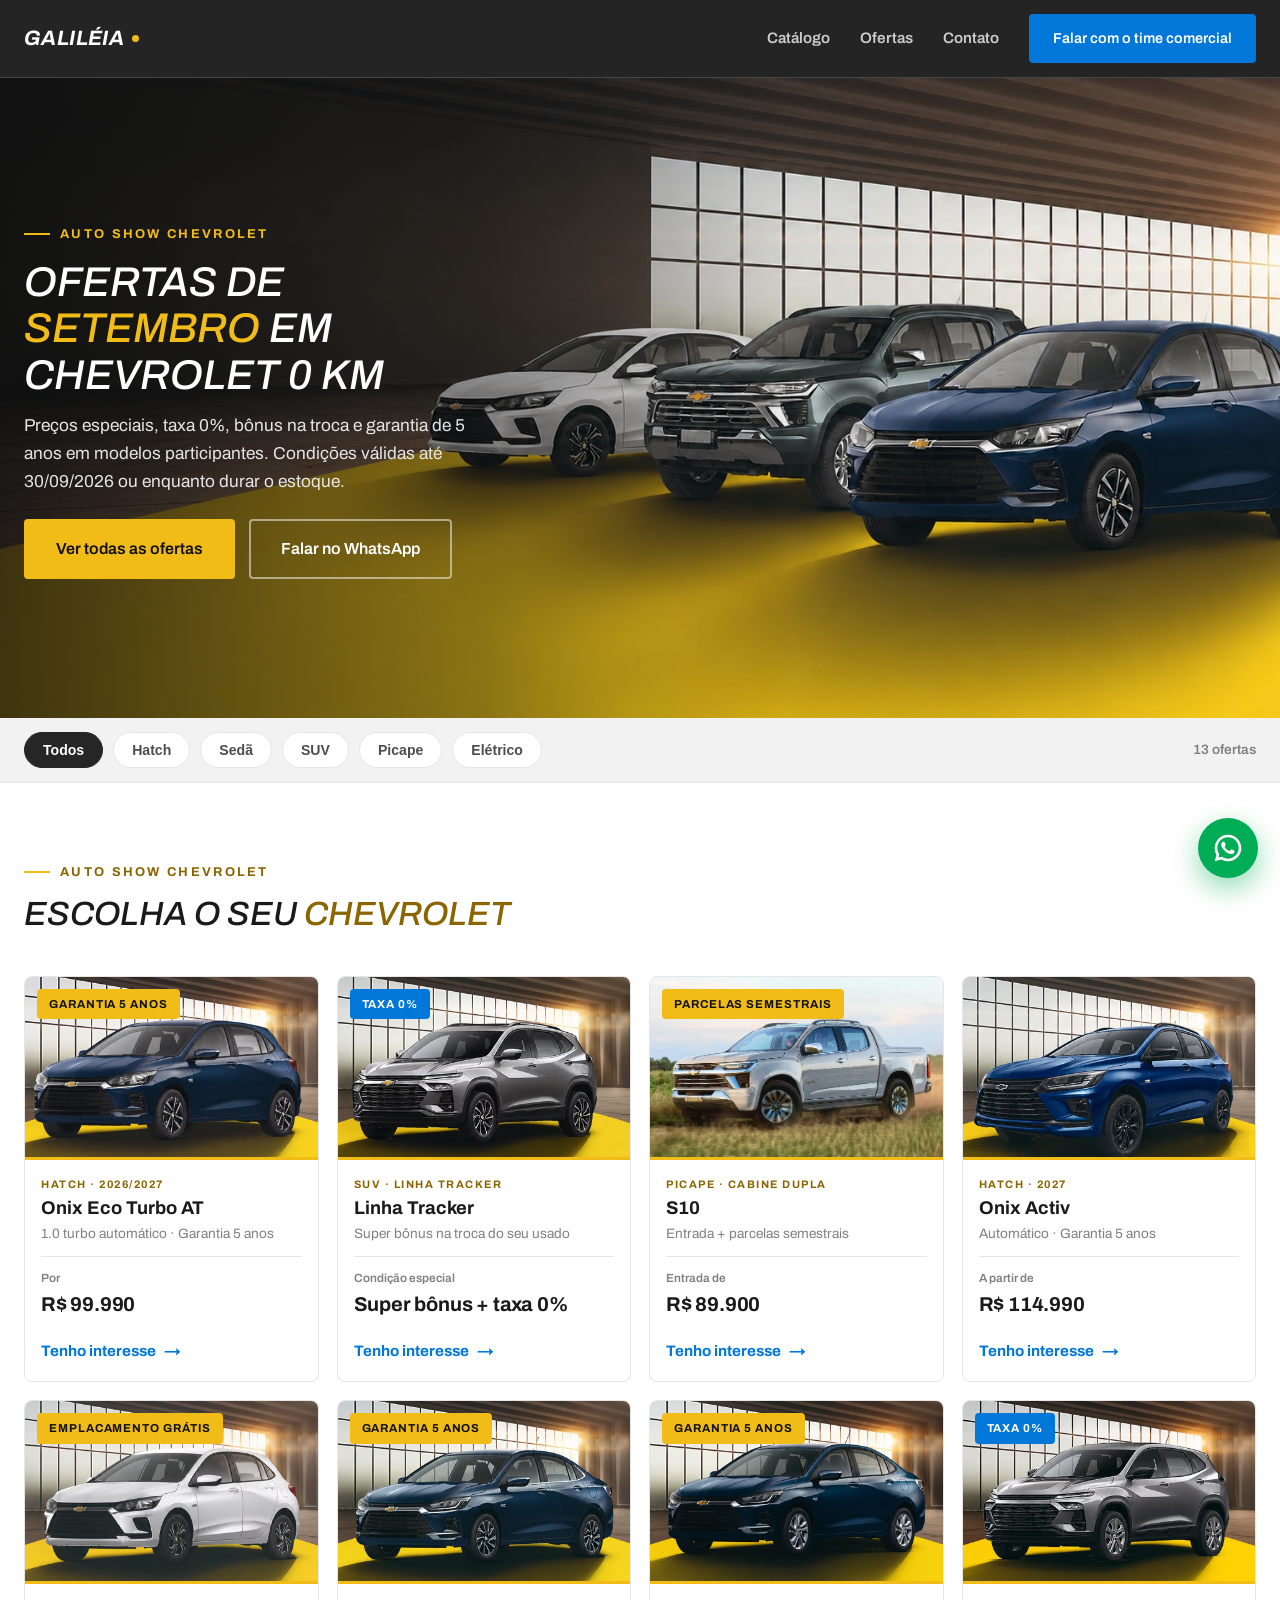
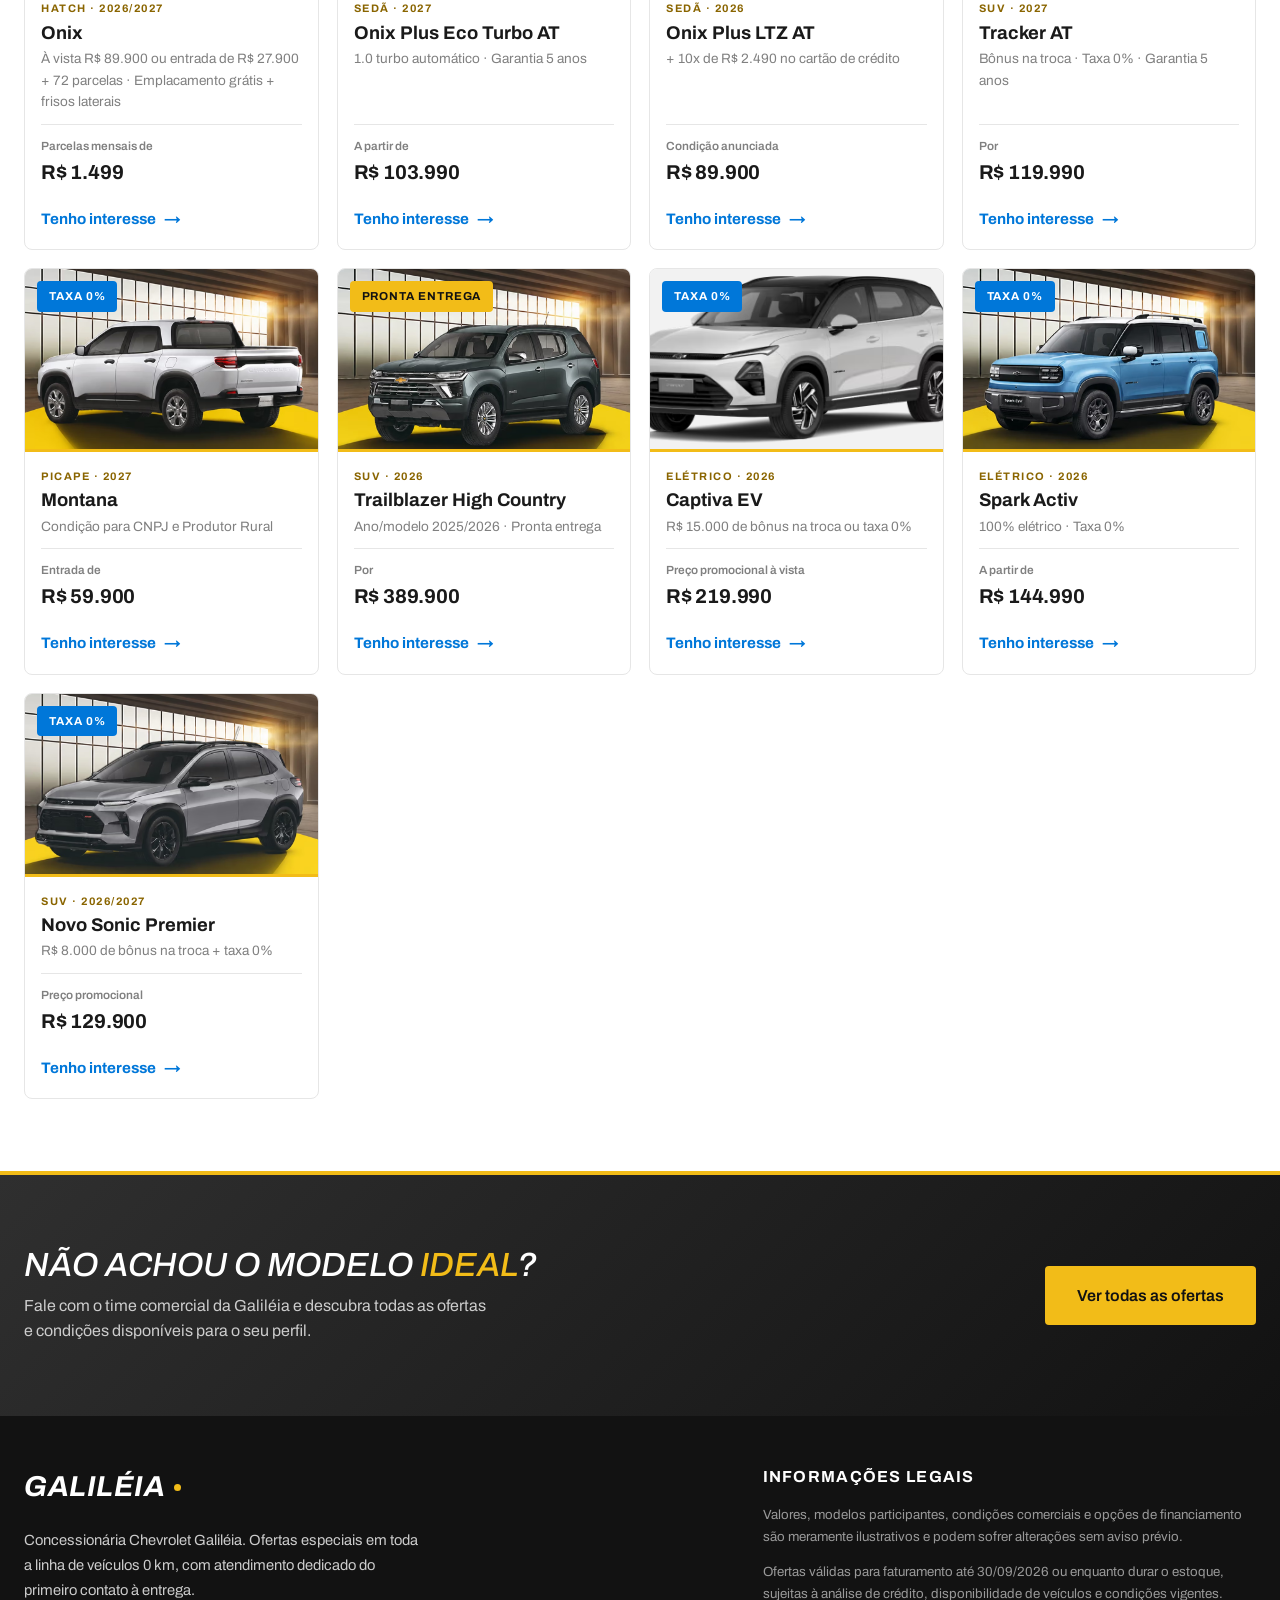
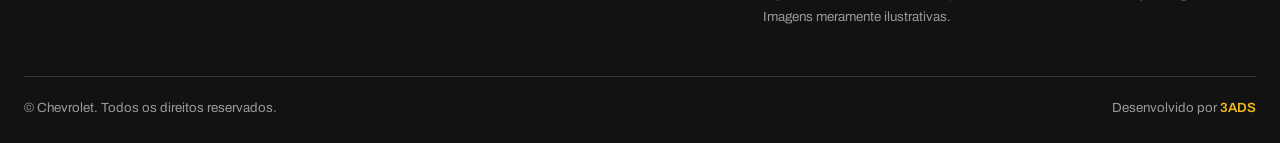
==== commit 7fda7d27: "Atualiza ofertas da campanha de setembro" ====
--- a/index.html
+++ b/index.html
@@ -1,131 +1,619 @@
 <!DOCTYPE html>
 <html lang="pt-BR">
 <head>
-  <meta charset="utf-8">
-  <meta name="viewport" content="width=device-width, initial-scale=1, viewport-fit=cover">
-  <title>Concessionária Chevrolet | Novos, Seminovos e Serviços | Autorio</title>
-  <meta name="description" content="Negocie seu Chevrolet com a Autorio: veículos novos e seminovos, consórcio, venda direta para CNPJ e manutenção especializada Chevrolet.">
-  <meta name="robots" content="index,follow,max-image-preview:large,max-snippet:-1,max-video-preview:-1">
-  <meta name="theme-color" content="#000000">
-  <link rel="canonical" href="https://autorioconcessionaria.com.br/">
-  <link rel="icon" href="assets/images/favicon.png" sizes="192x192" type="image/png">
-  <link rel="apple-touch-icon" href="assets/images/favicon.png">
-  <link rel="preload" href="assets/fonts/darker-grotesque-variable.woff2" as="font" type="font/woff2" crossorigin>
-  <link rel="preload" href="assets/fonts/inter-variable.woff2" as="font" type="font/woff2" crossorigin>
-  <link rel="preload" href="assets/images/hero-chevrolet.avif" as="image" type="image/avif" fetchpriority="high">
-  <link rel="preconnect" href="https://www.googletagmanager.com" crossorigin>
-  <link rel="preconnect" href="https://www.youtube-nocookie.com" crossorigin>
-  <style>
-    @font-face{font-family:"Darker Grotesque";src:url("assets/fonts/darker-grotesque-variable.woff2") format("woff2");font-style:normal;font-weight:400 900;font-display:swap}
-    @font-face{font-family:Inter;src:url("assets/fonts/inter-variable.woff2") format("woff2");font-style:normal;font-weight:100 900;font-display:swap}
-    :root{color-scheme:dark;--bg:#000;--white:#fff;--green:#92f691;--green-strong:#73ef67;--ink:#0c0e12;--shell:min(90%,1180px);--display:"Darker Grotesque",Inter,system-ui,sans-serif;--body:Inter,system-ui,-apple-system,BlinkMacSystemFont,"Segoe UI",sans-serif}
-    *,*::before,*::after{box-sizing:border-box}html{background:#000}body{margin:0;min-width:280px;overflow-x:hidden;background:#000;color:#fff;font-family:var(--body);line-height:1.6;-webkit-font-smoothing:antialiased}img,svg{display:block;max-width:100%}h1,p{margin-top:0}.shell{width:var(--shell);margin-inline:auto}.desktop-only{display:none}
-    .hero{position:relative;display:grid;place-items:center;min-height:90svh;margin-bottom:2.5rem;isolation:isolate;overflow:hidden}.hero__media,.hero__video,.hero__overlay{position:absolute;inset:0;width:100%;height:100%}.hero__media{z-index:-4;object-fit:cover;object-position:center}.hero__video{z-index:-3;overflow:hidden;opacity:0}.hero__video iframe{position:absolute;top:50%;left:50%;width:177.78vh;min-width:100%;height:56.25vw;min-height:100%;border:0;transform:translate(-50%,-50%) scale(1.02);pointer-events:none}.hero__overlay{z-index:-2;background:linear-gradient(180deg,rgba(0,0,0,.68),rgba(0,0,0,.72))}.hero__content{min-width:0;padding-block:4rem;text-align:center}.hero__logo{width:99px;height:auto;margin:0 auto 1rem}.hero h1{max-width:900px;margin:0 auto 1.25rem;overflow-wrap:anywhere;font-family:var(--display);font-size:clamp(2.5rem,11vw,4rem);font-weight:600;line-height:.92;text-wrap:balance}.hero p{max-width:680px;margin:0 auto 1.5rem;color:#e9e9e9;font-size:clamp(1rem,2vw,1.125rem)}
-    .button{display:inline-flex;min-height:48px;align-items:center;justify-content:center;gap:.5rem;padding:.72rem 1.35rem;border:0;background:#ffbf00;color:var(--ink);font-family:var(--display);font-size:1.05rem;font-weight:750;line-height:1;text-decoration:none}.button--whatsapp{background:var(--green-strong)}.button svg{width:20px;height:20px;fill:currentColor}@media(min-width:768px){.desktop-only{display:block}.hero{min-height:95svh}.hero__logo{width:158px}.hero h1{font-size:4rem}}
-  </style>
-  <link rel="preload" href="assets/css/style.css?v=20260921" as="style">
-  <link id="site-css" rel="stylesheet" href="assets/css/style.css?v=20260921" media="print">
-  <noscript><link rel="stylesheet" href="assets/css/style.css?v=20260921"></noscript>
-  <script src="assets/js/gtm.js?v=20260921"></script>
-  <meta property="og:locale" content="pt_BR">
-  <meta property="og:type" content="website">
-  <meta property="og:title" content="Negocie seu Chevrolet com a concessionária oficial da região">
-  <meta property="og:description" content="Condições facilitadas, atendimento consultivo e a confiança de uma concessionária autorizada Chevrolet.">
-  <meta property="og:url" content="https://autorioconcessionaria.com.br/">
-  <meta property="og:site_name" content="Chevrolet Autorio">
-  <meta property="og:image" content="https://autorioconcessionaria.com.br/assets/images/chevrolet-autorio-fachada.jpg">
-  <meta property="og:image:width" content="1024">
-  <meta property="og:image:height" content="768">
-  <meta property="og:image:alt" content="Fachada da concessionária Chevrolet Autorio">
-  <meta name="twitter:card" content="summary_large_image">
-  <script type="application/ld+json">
-  {
-    "@context": "https://schema.org",
-    "@type": "AutoDealer",
-    "name": "Chevrolet Autorio",
-    "legalName": "AUTORIO VEICULOS E EQUIPAMENTOS LTDA",
-    "url": "https://autorioconcessionaria.com.br/",
-    "logo": "https://autorioconcessionaria.com.br/assets/images/favicon.png",
-    "image": "https://autorioconcessionaria.com.br/assets/images/chevrolet-autorio-fachada.jpg",
-    "description": "Concessionária autorizada Chevrolet com veículos novos, seminovos, consórcio, venda direta para CNPJ e manutenção especializada.",
-    "telephone": ["+55 64 2101-5100", "+55 64 2101-5131"],
-    "taxID": "00.062.851/0001-69",
-    "brand": {"@type": "Brand", "name": "Chevrolet"}
+<meta charset="UTF-8">
+<meta name="viewport" content="width=device-width, initial-scale=1.0">
+<title>Auto Show Chevrolet — Ofertas de Setembro | Galiléia</title>
+<meta name="description" content="Confira as ofertas do Auto Show Chevrolet da Galiléia: preços especiais, taxa 0%, bônus na troca e garantia de 5 anos. Válidas até 30/09/2026 ou enquanto durar o estoque.">
+<meta name="robots" content="index, follow">
+<link rel="canonical" href="https://ofertas.galileiaconcessionaria.com.br/">
+<meta name="theme-color" content="#121212">
+
+<!-- Open Graph / Facebook -->
+<meta property="og:type" content="website">
+<meta property="og:locale" content="pt_BR">
+<meta property="og:site_name" content="Galiléia Chevrolet">
+<meta property="og:title" content="Auto Show Chevrolet — Ofertas de Setembro | Galiléia">
+<meta property="og:description" content="Ofertas Chevrolet com preços especiais, taxa 0%, bônus na troca e garantia de 5 anos. Válidas até 30/09/2026 ou enquanto durar o estoque.">
+<meta property="og:url" content="https://ofertas.galileiaconcessionaria.com.br/">
+<meta property="og:image" content="https://ofertas.galileiaconcessionaria.com.br/images-ofertas/banner-desktop.jpg">
+<meta property="og:image:width" content="1920">
+<meta property="og:image:height" content="760">
+
+<!-- Twitter Card -->
+<meta name="twitter:card" content="summary_large_image">
+<meta name="twitter:title" content="Auto Show Chevrolet — Ofertas de Setembro | Galiléia">
+<meta name="twitter:description" content="Ofertas Chevrolet com preços especiais, taxa 0%, bônus na troca e garantia de 5 anos. Válidas até 30/09/2026.">
+<meta name="twitter:image" content="https://ofertas.galileiaconcessionaria.com.br/images-ofertas/banner-desktop.jpg">
+
+<link rel="icon" type="image/svg+xml" href="images-ofertas/favicon.svg">
+<link rel="apple-touch-icon" href="images-ofertas/favicon.svg">
+
+<link rel="preconnect" href="https://fonts.googleapis.com">
+<link rel="preconnect" href="https://fonts.gstatic.com" crossorigin>
+<link rel="preconnect" href="https://brands.gm-cdn.com" crossorigin>
+<link rel="preconnect" href="https://www.googletagmanager.com">
+<link rel="preload" as="image" href="images-ofertas/banner-mobile.jpg" media="(max-width:700px)" fetchpriority="high">
+<link rel="preload" as="image" href="images-ofertas/banner-desktop.jpg" media="(min-width:701px)" fetchpriority="high">
+<link href="https://fonts.googleapis.com/css2?family=Archivo:ital,wght@0,400;0,500;0,600;0,700;0,900;1,400;1,500;1,600;1,700&amp;display=swap" rel="stylesheet">
+
+<!-- Google Tag Manager -->
+<script>(function(w,d,s,l,i){w[l]=w[l]||[];w[l].push({'gtm.start':new Date().getTime(),event:'gtm.js'});var f=d.getElementsByTagName(s)[0],j=d.createElement(s),dl=l!='dataLayer'?'&l='+l:'';j.async=true;j.src='https://www.googletagmanager.com/gtm.js?id='+i+dl;f.parentNode.insertBefore(j,f);})(window,document,'script','dataLayer','GTM-P22BFJC');</script>
+<script>(function(w,d,s,l,i){w[l]=w[l]||[];w[l].push({'gtm.start':new Date().getTime(),event:'gtm.js'});var f=d.getElementsByTagName(s)[0],j=d.createElement(s),dl=l!='dataLayer'?'&l='+l:'';j.async=true;j.src='https://www.googletagmanager.com/gtm.js?id='+i+dl;f.parentNode.insertBefore(j,f);})(window,document,'script','dataLayer','GTM-NJH35M5');</script>
+<!-- End Google Tag Manager -->
+
+<script type="application/ld+json">
+{
+  "@context": "https://schema.org",
+  "@type": "AutoDealer",
+  "name": "Galiléia Chevrolet",
+  "url": "https://ofertas.galileiaconcessionaria.com.br/",
+  "logo": "https://ofertas.galileiaconcessionaria.com.br/images-ofertas/favicon.svg",
+  "image": "https://ofertas.galileiaconcessionaria.com.br/images-ofertas/banner-desktop.jpg",
+  "description": "Concessionária Chevrolet Galiléia. Ofertas do Auto Show Chevrolet válidas até 30 de setembro de 2026 ou enquanto durar o estoque.",
+  "areaServed": "BR",
+  "makesOffer": [
+    {"@type":"Offer","itemOffered":{"@type":"Car","name":"Chevrolet Onix Eco Turbo AT 2026/2027","bodyType":"Hatch"},"price":"99990","priceCurrency":"BRL","priceValidUntil":"2026-09-30","availability":"https://schema.org/InStock"},
+    {"@type":"Offer","itemOffered":{"@type":"Car","name":"Chevrolet Onix Activ 2027","bodyType":"Hatch"},"price":"114990","priceCurrency":"BRL","priceValidUntil":"2026-09-30","availability":"https://schema.org/InStock"},
+    {"@type":"Offer","itemOffered":{"@type":"Car","name":"Chevrolet Onix 2026/2027","bodyType":"Hatch"},"price":"89900","priceCurrency":"BRL","priceValidUntil":"2026-09-30","availability":"https://schema.org/InStock"},
+    {"@type":"Offer","itemOffered":{"@type":"Car","name":"Chevrolet Onix Plus Eco Turbo AT 2027","bodyType":"Sedan"},"price":"103990","priceCurrency":"BRL","priceValidUntil":"2026-09-30","availability":"https://schema.org/InStock"},
+    {"@type":"Offer","itemOffered":{"@type":"Car","name":"Chevrolet Onix Plus LTZ AT 2026","bodyType":"Sedan"},"price":"89900","priceCurrency":"BRL","priceValidUntil":"2026-09-30","availability":"https://schema.org/InStock"},
+    {"@type":"Offer","itemOffered":{"@type":"Car","name":"Chevrolet Tracker AT 2027","bodyType":"SUV"},"price":"119990","priceCurrency":"BRL","priceValidUntil":"2026-09-30","availability":"https://schema.org/InStock"},
+    {"@type":"Offer","itemOffered":{"@type":"Car","name":"Chevrolet Trailblazer High Country 2026","bodyType":"SUV"},"price":"389900","priceCurrency":"BRL","priceValidUntil":"2026-09-30","availability":"https://schema.org/InStock"},
+    {"@type":"Offer","itemOffered":{"@type":"Car","name":"Chevrolet Captiva EV 2026","bodyType":"SUV"},"price":"219990","priceCurrency":"BRL","priceValidUntil":"2026-09-30","availability":"https://schema.org/InStock"},
+    {"@type":"Offer","itemOffered":{"@type":"Car","name":"Chevrolet Spark Activ 2026","bodyType":"SUV"},"price":"144990","priceCurrency":"BRL","priceValidUntil":"2026-09-30","availability":"https://schema.org/InStock"},
+    {"@type":"Offer","itemOffered":{"@type":"Car","name":"Chevrolet Sonic Premier 2026/2027","bodyType":"SUV"},"price":"129900","priceCurrency":"BRL","priceValidUntil":"2026-09-30","availability":"https://schema.org/InStock"}
+  ]
+}
+</script>
+<style>
+/* ===== Fontes oficiais Chevrolet (GM CDN) com fallback Archivo ===== */
+@font-face{font-family:'ChevySans';src:url('https://brands.gm-cdn.com/gbds/chevrolet-2023/fonts/ChevySans-Medium.woff2') format('woff2');font-weight:500;font-style:normal;font-display:swap}
+@font-face{font-family:'ChevySans';src:url('https://brands.gm-cdn.com/gbds/chevrolet-2023/fonts/ChevySans-Demi.woff2') format('woff2');font-weight:600;font-style:normal;font-display:swap}
+@font-face{font-family:'ChevySans';src:url('https://brands.gm-cdn.com/gbds/chevrolet-2023/fonts/ChevySans-Bold.woff2') format('woff2');font-weight:700;font-style:normal;font-display:swap}
+@font-face{font-family:'ChevySans';src:url('https://brands.gm-cdn.com/gbds/chevrolet-2023/fonts/ChevySans-MediumItalic.woff2') format('woff2');font-weight:500;font-style:italic;font-display:swap}
+@font-face{font-family:'ChevySans';src:url('https://brands.gm-cdn.com/gbds/chevrolet-2023/fonts/ChevySans-BoldItalic.woff2') format('woff2');font-weight:700;font-style:italic;font-display:swap}
+
+/* ===== Design Tokens — Chevrolet / Galiléia (grafite + gold, sem azul exceto CTA) ===== */
+:root{
+  --primary:#262626;
+  --primary-deep:#1a1a1a;
+  --primary-deeper:#121212;
+  --accent:#F2BC18;
+  --accent-deep:#d29625;
+  --accent-text:#8a6500;
+  --btn-fill:#0077D9;
+  --btn-fill-deep:#005fa8;
+  --wa:#00AD57;
+  --wa-deep:#039249;
+
+  --bg:#FFFFFF;
+  --surface:#FFFFFF;
+  --surface-2:#F2F2F2;
+  --surface-3:#E6E6E6;
+
+  --t1:#262626;
+  --t2:#4d4d4d;
+  --t3:#808080;
+  --border:#E6E6E6;
+
+  --on-dark-1:#FFFFFF;
+  --on-dark-2:#cccccc;
+  --on-dark-3:#999999;
+  --border-dark:rgba(255,255,255,.16);
+
+  --dark:linear-gradient(135deg,#2f2f2f 0%,#121212 100%);
+
+  --shadow-sm:0 1px 3px rgba(0,0,0,.10);
+  --shadow-md:0 10px 30px rgba(0,0,0,.14);
+
+  --radius:4px;
+  --radius-md:8px;
+
+  --max:1240px;
+  --font-base:'ChevySans','Archivo',Arial,sans-serif;
+}
+
+*{box-sizing:border-box;margin:0;padding:0}
+html{scroll-behavior:smooth}
+body{font-family:var(--font-base);color:var(--t1);background:var(--bg);line-height:1.6;-webkit-font-smoothing:antialiased}
+img{max-width:100%;display:block}
+a{color:inherit;text-decoration:none}
+.container{width:min(var(--max),calc(100% - 32px));margin-inline:auto}
+
+/* ===== Tipografia ===== */
+.eyebrow{font-size:.8rem;font-weight:700;letter-spacing:.18em;text-transform:uppercase;color:var(--accent);display:inline-flex;align-items:center;gap:10px;margin-bottom:14px}
+.eyebrow::before{content:"";width:26px;height:2px;background:var(--accent)}
+h1,h2{font-family:var(--font-base);font-weight:500;font-style:italic;text-transform:uppercase;line-height:1.12}
+h1{font-size:clamp(1.7rem,6vw,2.6rem)}
+h2{font-size:clamp(1.4rem,4vw,2.1rem);color:var(--primary-deep);margin-bottom:14px}
+.accent{color:var(--accent)}
+
+/* ===== Botões ===== */
+.btn{display:inline-flex;align-items:center;justify-content:center;gap:10px;font-family:var(--font-base);font-weight:600;font-size:1rem;padding:15px 30px;border-radius:var(--radius);border:2px solid transparent;cursor:pointer;transition:background .18s ease,color .18s ease,transform .18s ease;white-space:nowrap}
+.btn-primary{background:var(--btn-fill);color:#fff}
+.btn-primary:hover{background:var(--btn-fill-deep)}
+.btn-accent{background:var(--accent);color:var(--primary-deeper)}
+.btn-accent:hover{background:var(--accent-deep)}
+.btn-outline{background:transparent;color:var(--primary);border-color:var(--primary)}
+.btn-outline:hover{background:var(--primary);color:#fff}
+.btn-on-dark{color:#fff;border-color:rgba(255,255,255,.5)}
+.eyebrow-deep{color:var(--accent-text)}
+
+/* ===== Header ===== */
+.header{position:sticky;top:0;z-index:50;background:rgba(18,18,18,.92);backdrop-filter:saturate(140%) blur(10px);border-bottom:1px solid var(--border-dark)}
+.header .container{display:flex;align-items:center;justify-content:space-between;padding-block:12px}
+.brand img{height:32px;width:auto;display:block}
+.brand-word{font-family:var(--font-base);font-weight:700;font-style:italic;color:#fff;font-size:1.15rem;letter-spacing:.02em;text-transform:uppercase;display:inline-flex;align-items:center;gap:8px}
+.brand-word::after{content:"";width:7px;height:7px;border-radius:50%;background:var(--accent);flex:none}
+.nav{display:flex;align-items:center;gap:30px}
+.nav a.link{display:none;color:var(--on-dark-2);font-size:.95rem;font-weight:600}
+.nav a.link:hover{color:#fff}
+.header .btn{padding:9px 10px;font-size:.75rem}
+
+/* ===== Hero (mobile-first: banner vertical 500x760) ===== */
+.hero{
+  background:linear-gradient(180deg, rgba(12,12,12,.62) 0%, rgba(12,12,12,.22) 34%, rgba(12,12,12,0) 52%), url('images-ofertas/banner-mobile.jpg') center top/cover no-repeat;
+  color:#fff;min-height:560px;display:flex;align-items:flex-start;
+}
+.hero .container{text-align:center;padding-top:44px}
+.hero .eyebrow{color:var(--accent);justify-content:center}
+.hero h1{color:#fff;margin:0 auto 14px;max-width:15ch}
+.hero p{color:#e6e6e6;font-size:1rem;max-width:34ch;margin-inline:auto}
+.hero-cta{display:flex;flex-wrap:wrap;gap:14px;margin-top:24px;justify-content:center}
+
+/* ===== Barra de filtros (visual — categorias) ===== */
+.filters{background:var(--surface-2);border-bottom:1px solid var(--border);position:sticky;top:57px;z-index:40;overflow-x:auto;-webkit-overflow-scrolling:touch}
+.filters .container{display:flex;align-items:center;gap:10px;flex-wrap:nowrap;padding-block:14px}
+.chip{font-size:.88rem;font-weight:600;color:var(--t2);background:#fff;border:1px solid var(--border);border-radius:100px;padding:8px 16px;cursor:pointer;transition:all .15s ease;flex:none}
+.chip:hover{border-color:var(--primary);color:var(--primary)}
+.chip.is-active{background:var(--primary);color:#fff;border-color:var(--primary)}
+.filters .count{margin-left:12px;font-size:.85rem;color:var(--t3);font-weight:600;flex:none}
+
+/* ===== Catálogo (grid de cards) ===== */
+.catalog{padding:clamp(40px,8vw,72px) 0}
+.cat-head{display:flex;align-items:flex-end;justify-content:space-between;gap:20px;margin-bottom:28px;flex-wrap:wrap}
+.grid{display:grid;grid-template-columns:1fr;gap:18px}
+
+.car-card{background:#fff;border:1px solid var(--border);border-radius:var(--radius-md);overflow:hidden;display:flex;flex-direction:column;transition:transform .2s ease,box-shadow .2s ease,opacity .6s ease,transform .6s ease}
+.car-card:hover{transform:translateY(-5px);box-shadow:var(--shadow-md)}
+.car-thumb{position:relative;aspect-ratio:16/10;background:var(--surface-2) center/cover no-repeat;border-bottom:3px solid var(--accent)}
+.car-thumb--onix-2026{background-image:url('images-ofertas/onix-2026.jpg');background-image:image-set(url('images-ofertas/onix-2026.avif') type('image/avif'),url('images-ofertas/onix-2026.jpg') type('image/jpeg'))}
+.car-thumb--s10-wt{background-image:url('images-ofertas/s10-wt.jpg');background-image:image-set(url('images-ofertas/s10-wt.avif') type('image/avif'),url('images-ofertas/s10-wt.jpg') type('image/jpeg'))}
+.car-thumb--onix-eco{background-image:url('images-ofertas/onix-eco.jpg');background-image:image-set(url('images-ofertas/onix-eco.avif') type('image/avif'),url('images-ofertas/onix-eco.jpg') type('image/jpeg'))}
+.car-thumb--onix-activ{background-image:url('images-ofertas/onix-activ.jpg');background-image:image-set(url('images-ofertas/onix-activ.avif') type('image/avif'),url('images-ofertas/onix-activ.jpg') type('image/jpeg'))}
+.car-thumb--onix-plus-ltz{background-image:url('images-ofertas/onix-plus-ltz.jpg');background-image:image-set(url('images-ofertas/onix-plus-ltz.avif') type('image/avif'),url('images-ofertas/onix-plus-ltz.jpg') type('image/jpeg'))}
+.car-thumb--onix-plus-premier{background-image:url('images-ofertas/onix-plus-premier.jpg');background-image:image-set(url('images-ofertas/onix-plus-premier.avif') type('image/avif'),url('images-ofertas/onix-plus-premier.jpg') type('image/jpeg'))}
+.car-thumb--tracker-at{background-image:url('images-ofertas/tracker-at.jpg');background-image:image-set(url('images-ofertas/tracker-at.avif') type('image/avif'),url('images-ofertas/tracker-at.jpg') type('image/jpeg'))}
+.car-thumb--tracker-premier{background-image:url('images-ofertas/tracker-premier.jpg');background-image:image-set(url('images-ofertas/tracker-premier.avif') type('image/avif'),url('images-ofertas/tracker-premier.jpg') type('image/jpeg'))}
+.car-thumb--sonic-premier{background-image:url('images-ofertas/sonic-premier.jpg');background-image:image-set(url('images-ofertas/sonic-premier.avif') type('image/avif'),url('images-ofertas/sonic-premier.jpg') type('image/jpeg'))}
+.car-thumb--trailblazer{background-image:url('images-ofertas/trailblazer.jpg');background-image:image-set(url('images-ofertas/trailblazer.avif') type('image/avif'),url('images-ofertas/trailblazer.jpg') type('image/jpeg'))}
+.car-thumb--montana-ltz{background-image:url('images-ofertas/montana-ltz.jpg')}
+.car-thumb--montana{background-image:url('images-ofertas/montana.jpg');background-image:image-set(url('images-ofertas/montana.avif') type('image/avif'),url('images-ofertas/montana.jpg') type('image/jpeg'))}
+.car-thumb--spin-premiere{background-image:url('images-ofertas/spin-premiere.jpg')}
+.car-thumb--spark-activ{background-image:url('images-ofertas/spark-activ.jpg');background-image:image-set(url('images-ofertas/spark-activ.avif') type('image/avif'),url('images-ofertas/spark-activ.jpg') type('image/jpeg'))}
+.car-thumb--captiva{background-image:url('images-ofertas/captiva.jpg');background-image:image-set(url('images-ofertas/captiva.avif') type('image/avif'),url('images-ofertas/captiva.jpg') type('image/jpeg'))}
+.car-badge{position:absolute;top:12px;left:12px;font-size:.72rem;font-weight:700;letter-spacing:.08em;text-transform:uppercase;padding:6px 12px;border-radius:4px;background:var(--accent);color:var(--primary-deeper)}
+.car-badge.blue{background:var(--btn-fill);color:#fff}
+.car-body{padding:16px 16px 18px;display:flex;flex-direction:column;flex:1;gap:5px}
+.car-tag{font-size:.68rem;font-weight:700;letter-spacing:.14em;text-transform:uppercase;color:var(--accent-text)}
+.car-name{font-family:var(--font-base);font-weight:700;font-size:1.15rem;color:var(--primary-deep);line-height:1.1}
+.car-spec{font-size:.85rem;color:var(--t3);margin-bottom:6px}
+.car-price{margin-top:auto;padding-top:12px;border-top:1px solid var(--border)}
+.car-price small{display:block;font-size:.74rem;color:var(--t3);font-weight:600}
+.car-price strong{font-family:var(--font-base);font-weight:700;font-size:1.25rem;color:var(--primary-deep);letter-spacing:-.01em}
+.car-price strong span{font-size:.9rem;font-weight:600;color:var(--t2)}
+.car-cta{margin-top:14px;align-self:flex-start;color:var(--btn-fill);font-weight:700;font-size:.95rem;display:inline-flex;align-items:center;gap:8px;transition:gap .15s ease,color .15s ease}
+.car-cta .arrow{transition:transform .15s ease;font-size:1.05rem;line-height:1}
+.car-cta:hover{color:var(--btn-fill-deep)}
+.car-cta:hover .arrow{transform:translateX(4px)}
+
+/* ===== Faixa CTA ===== */
+.cta-band{background:var(--dark);color:#fff;padding:clamp(44px,8vw,72px) 0;border-top:4px solid var(--accent)}
+.cta-band .container{display:flex;flex-direction:column;align-items:flex-start;justify-content:space-between;gap:24px}
+.cta-band h2{color:#fff;margin-bottom:8px}
+.cta-band p{color:var(--on-dark-2);max-width:52ch}
+.cta-band .btn{width:100%}
+
+/* ===== Footer ===== */
+.footer{background:var(--primary-deeper);color:var(--on-dark-2);padding:48px 0 24px}
+.footer-grid{display:grid;grid-template-columns:1fr;gap:32px}
+.footer .brand img{height:42px;width:auto;margin-bottom:18px}
+.footer .brand-word{font-size:1.6rem;margin-bottom:18px}
+.footer p{font-size:.92rem;line-height:1.7;max-width:50ch}
+.footer h2{color:#fff;font-style:normal;font-weight:700;font-size:1rem;line-height:1.6;margin-bottom:14px;text-transform:uppercase;letter-spacing:.08em}
+.footer .legal p{font-size:.83rem;color:var(--on-dark-3);margin-bottom:12px;max-width:none}
+.footer-bottom{border-top:1px solid var(--border-dark);margin-top:36px;padding-top:20px;display:flex;flex-wrap:wrap;gap:8px 16px;justify-content:space-between;font-size:.83rem;color:var(--on-dark-3)}
+.footer-bottom a{color:var(--accent);font-weight:600}
+.footer-bottom a:hover{text-decoration:underline}
+
+/* ===== WhatsApp flutuante ===== */
+.whatsapp-float{position:fixed;right:16px;bottom:16px;z-index:80;width:56px;height:56px;border-radius:50%;background:var(--wa);box-shadow:0 10px 28px rgba(0,173,87,.45);display:grid;place-items:center;transition:background .18s ease,transform .18s ease}
+.whatsapp-float:hover{background:var(--wa-deep);transform:scale(1.06)}
+.whatsapp-float svg{width:30px;height:30px;fill:#fff}
+
+/* ===== Preferências de privacidade ===== */
+.consent-panel{position:fixed;z-index:1000;right:1rem;bottom:1rem;left:1rem;display:grid;max-width:760px;margin-inline:auto;gap:1rem;padding:1.1rem;border:1px solid #555;border-radius:12px;background:#151515;color:#fff;box-shadow:0 18px 50px rgba(0,0,0,.45)}
+.consent-panel[hidden],.privacy-preferences[hidden]{display:none}
+.consent-panel strong{font-size:1.15rem}
+.consent-panel p{margin:.3rem 0 0;color:#d0d0d0;font-size:.8rem;line-height:1.45}
+.consent-panel a{color:#fff;text-decoration:underline;text-underline-offset:3px}
+.consent-panel__actions{display:flex;flex-wrap:wrap;align-items:center;gap:.6rem}
+.consent-panel button,.privacy-preferences{min-height:42px;padding:.55rem .9rem;border:1px solid #777;border-radius:7px;background:transparent;color:#fff;font:700 .8rem var(--font-base);cursor:pointer}
+.consent-panel button.is-primary{border-color:var(--accent);background:var(--accent);color:#111}
+.privacy-preferences{position:fixed;z-index:900;bottom:1rem;left:1rem;min-height:38px;background:#151515;box-shadow:0 8px 24px rgba(0,0,0,.35)}
+
+/* ===== Scroll reveal ===== */
+.reveal-pending{opacity:0;transform:translateY(28px);transition:opacity .6s ease,transform .6s ease}
+.reveal-pending.is-visible{opacity:1;transform:none}
+.grid .reveal-pending:nth-child(2){transition-delay:.05s}
+.grid .reveal-pending:nth-child(3){transition-delay:.1s}
+.grid .reveal-pending:nth-child(4){transition-delay:.15s}
+@media (prefers-reduced-motion:reduce){
+  .reveal-pending,.car-card,.whatsapp-float{transition:none!important}
+  .reveal-pending{opacity:1;transform:none}
+}
+
+/* ===== Responsivo — mobile first, escalando para telas maiores ===== */
+@media (min-width:481px){ .grid{grid-template-columns:repeat(2,1fr)} }
+@media (min-width:701px){
+  .container{width:min(var(--max),calc(100% - 48px))}
+  .header .container{padding-block:14px}
+  .brand img{height:38px}
+  .brand-word{font-size:1.3rem}
+  .header .btn{padding:11px 22px;font-size:.9rem}
+  .hero{
+    background:linear-gradient(90deg, rgba(12,12,12,.78) 0%, rgba(12,12,12,.45) 38%, rgba(12,12,12,.05) 62%, rgba(12,12,12,0) 100%), url('images-ofertas/banner-desktop.jpg') center/cover no-repeat;
+    min-height:640px;align-items:center;
   }
-  </script>
+  .hero .container{text-align:left;padding-top:0}
+  .hero .eyebrow{justify-content:flex-start}
+  .hero h1{font-size:clamp(2rem,3.6vw,2.6rem);margin-inline:0;max-width:17ch}
+  .hero p{font-size:1.08rem;max-width:46ch;margin-inline:0}
+  .hero-cta{justify-content:flex-start}
+  .filters{top:69px}
+  .filters .container{flex-wrap:wrap}
+  .chip{padding:9px 18px}
+  .filters .count{margin-left:auto}
+  .cta-band .container{flex-direction:row;align-items:center}
+  .cta-band .btn{width:auto}
+  .footer-grid{grid-template-columns:1.4fr 1fr;gap:48px}
+  .footer .brand img{height:50px}
+  .footer .brand-word{font-size:1.8rem}
+  .whatsapp-float{right:22px;bottom:22px;width:60px;height:60px}
+  .whatsapp-float svg{width:32px;height:32px}
+}
+@media (min-width:821px){ .grid{grid-template-columns:repeat(3,1fr)} }
+@media (min-width:901px){ .nav a.link{display:inline-block} }
+@media (min-width:1101px){ .grid{grid-template-columns:repeat(4,1fr)} }
+@media (min-width:1600px){ .container{max-width:1440px} .grid{grid-template-columns:repeat(5,1fr)} }
+@media (min-width:700px){.consent-panel{grid-template-columns:1fr auto;align-items:end}.consent-panel__actions{justify-content:flex-end}}
+.catalog .accent{color:var(--accent-text)}
+</style>
 </head>
 <body>
-  <a class="skip-link" href="#conteudo">Ir para o conteúdo</a>
-  <main id="conteudo">
-    <section class="hero" aria-labelledby="hero-title">
-      <img class="hero__media" src="assets/images/hero-chevrolet.avif" width="640" height="360" alt="" fetchpriority="high" decoding="async">
-      <div class="hero__video" aria-hidden="true"><iframe data-src="https://www.youtube-nocookie.com/embed/t5a-Jb6JG5s?autoplay=1&amp;mute=1&amp;controls=0&amp;loop=1&amp;playlist=t5a-Jb6JG5s&amp;playsinline=1&amp;rel=0&amp;modestbranding=1" width="1920" height="1080" title="Vídeo Chevrolet" tabindex="-1" allow="autoplay; encrypted-media" referrerpolicy="strict-origin-when-cross-origin" allowfullscreen></iframe></div>
-      <div class="hero__overlay" aria-hidden="true"></div>
-      <div class="hero__content shell">
-        <img class="hero__logo" src="assets/images/logo-chevrolet.svg" width="158" height="74" alt="Chevrolet">
-        <h1 id="hero-title">Negocie seu Chevrolet direto com a concessionária oficial da região.</h1>
-        <p>Condições facilitadas, atendimento consultivo e a confiança<br class="desktop-only"> de uma concessionária autorizada Chevrolet.</p>
-        <a class="button button--whatsapp" href="https://wa.me/5564936180161?text=Ol%C3%A1%21%20Quero%20mais%20informa%C3%A7%C3%B5es%20sobre%20os%20ve%C3%ADculos%20da%20Chevrolet%21" target="_blank" rel="noopener noreferrer">
-          <svg class="button__icon" aria-hidden="true" viewBox="0 0 24 24" fill="currentColor"><path fill-rule="evenodd" clip-rule="evenodd" d="M17.415 14.382C17.117 14.233 15.656 13.515 15.384 13.415C15.112 13.315 14.914 13.267 14.715 13.565C14.517 13.862 13.948 14.531 13.775 14.729C13.601 14.928 13.428 14.952 13.131 14.804C12.834 14.654 11.876 14.341 10.741 13.329C9.858 12.541 9.261 11.568 9.088 11.27C8.915 10.973 9.069 10.812 9.218 10.664C9.352 10.531 9.515 10.317 9.664 10.144C9.813 9.97103 9.862 9.84603 9.961 9.64703C10.061 9.44903 10.011 9.27603 9.936 9.12703C9.862 8.97803 9.268 7.51503 9.02 6.92003C8.779 6.34103 8.534 6.42003 8.352 6.41003C8.178 6.40203 7.98 6.40003 7.782 6.40003C7.584 6.40003 7.262 6.47403 6.99 6.77203C6.717 7.06903 5.95 7.78803 5.95 9.25103C5.95 10.713 7.014 12.126 7.163 12.325C7.312 12.524 9.258 15.525 12.239 16.812C12.949 17.118 13.502 17.301 13.933 17.437C14.645 17.664 15.293 17.632 15.805 17.555C16.375 17.47 17.563 16.836 17.811 16.142C18.059 15.448 18.058 14.853 17.984 14.729C17.91 14.605 17.712 14.531 17.414 14.382M11.992 21.785H11.988C10.2174 21.7854 8.47937 21.3094 6.956 20.407L6.596 20.193L2.854 21.175L3.853 17.527L3.618 17.153C2.62809 15.5774 2.10424 13.7538 2.107 11.893C2.109 6.44303 6.543 2.00903 11.996 2.00903C13.2948 2.00509 14.5814 2.25934 15.781 2.75702C16.9807 3.2547 18.0694 3.98587 18.984 4.90803C19.9045 5.82433 20.6341 6.91412 21.1305 8.11431C21.6269 9.3145 21.8803 10.6012 21.876 11.9C21.874 17.35 17.44 21.785 11.992 21.785ZM20.404 3.48803C19.3021 2.3793 17.9913 1.50013 16.5474 0.901413C15.1035 0.302696 13.5551 -0.0036753 11.992 3.32698e-05C5.438 3.32698e-05 0.102 5.33503 0.1 11.892C0.096774 13.9788 0.644198 16.0295 1.687 17.837L0 24L6.304 22.346C8.04817 23.2954 10.0022 23.7932 11.988 23.794H11.993C18.547 23.794 23.883 18.459 23.885 11.901C23.8899 10.3383 23.5848 8.79011 22.9875 7.34603C22.3902 5.90196 21.5124 4.59067 20.405 3.48803"/></svg>
-          Fale com um especialista
-        </a>
+
+<!-- Google Tag Manager (noscript) -->
+<noscript><iframe src="https://www.googletagmanager.com/ns.html?id=GTM-P22BFJC" height="0" width="0" style="display:none;visibility:hidden"></iframe></noscript>
+<noscript><iframe src="https://www.googletagmanager.com/ns.html?id=GTM-NJH35M5" height="0" width="0" style="display:none;visibility:hidden"></iframe></noscript>
+<!-- End Google Tag Manager (noscript) -->
+
+<!-- ===== HEADER ===== -->
+<header class="header">
+  <div class="container">
+    <a class="brand" href="#" aria-label="Galiléia"><span class="brand-word">Galiléia</span></a>
+    <nav class="nav" aria-label="Navegação principal">
+      <a class="link" href="#catalogo">Catálogo</a>
+      <a class="link" href="#ofertas">Ofertas</a>
+      <a class="link" href="#contato">Contato</a>
+      <a class="btn btn-primary" href="https://tintim.link/whatsapp/da0e8764-2846-4dcc-a7d2-c2a6366cd91c/4d6bd350-e1dd-4b16-b183-628323c2634e" target="_blank" rel="noopener">Falar com o time comercial</a>
+    </nav>
+  </div>
+</header>
+
+<!-- ===== HERO ===== -->
+<section class="hero">
+  <div class="container">
+    <span class="eyebrow">Auto Show Chevrolet</span>
+    <h1>Ofertas de <span class="accent">setembro</span> em Chevrolet 0 km</h1>
+    <p>Preços especiais, taxa 0%, bônus na troca e garantia de 5 anos em modelos participantes. Condições válidas até 30/09/2026 ou enquanto durar o estoque.</p>
+    <div class="hero-cta">
+      <a class="btn btn-accent" href="#catalogo">Ver todas as ofertas</a>
+      <a class="btn btn-outline btn-on-dark" href="https://tintim.link/whatsapp/da0e8764-2846-4dcc-a7d2-c2a6366cd91c/4d6bd350-e1dd-4b16-b183-628323c2634e" target="_blank" rel="noopener">Falar no WhatsApp</a>
+    </div>
+  </div>
+</section>
+
+<!-- ===== FILTROS (categorias — visual; filtro funcional exige um pequeno script) ===== -->
+<div class="filters">
+  <div class="container">
+    <button class="chip is-active" type="button" data-filter="all" aria-pressed="true">Todos</button>
+    <button class="chip" type="button" data-filter="hatch" aria-pressed="false">Hatch</button>
+    <button class="chip" type="button" data-filter="seda" aria-pressed="false">Sedã</button>
+    <button class="chip" type="button" data-filter="suv" aria-pressed="false">SUV</button>
+    <button class="chip" type="button" data-filter="picape" aria-pressed="false">Picape</button>
+    <button class="chip" type="button" data-filter="eletrico" aria-pressed="false">Elétrico</button>
+    <span class="count" role="status" aria-live="polite">13 ofertas</span>
+  </div>
+</div>
+
+<!-- ===== CATÁLOGO ===== -->
+<section id="catalogo" class="catalog">
+  <div class="container">
+    <div class="cat-head reveal">
+      <div>
+        <span class="eyebrow eyebrow-deep">Auto Show Chevrolet</span>
+        <h2>Escolha o seu <span class="accent">Chevrolet</span></h2>
       </div>
-    </section>
-    <section class="models shell" aria-labelledby="models-title">
-      <h2 id="models-title" class="sr-only">Modelos Chevrolet em destaque</h2>
-      <div class="models__grid">
-        <a class="vehicle-card reveal" href="https://wa.me/5564936180161?text=Ol%C3%A1%21%20Quero%20mais%20informa%C3%A7%C3%B5es%20sobre%20os%20ve%C3%ADculos%20da%20Chevrolet%21" target="_blank" rel="noopener noreferrer"><img src="assets/images/onix.webp" width="414" height="219" alt="Chevrolet Onix branco" loading="lazy" decoding="async"><h3>Onix – Compacto econômico e tecnológico</h3><span>Quero saber mais →</span></a>
-        <a class="vehicle-card reveal" href="https://wa.me/5564936180161?text=Ol%C3%A1%21%20Quero%20mais%20informa%C3%A7%C3%B5es%20sobre%20os%20ve%C3%ADculos%20da%20Chevrolet%21" target="_blank" rel="noopener noreferrer"><img src="assets/images/onix-plus.webp" width="408" height="204" alt="Chevrolet Onix Plus Sedan branco" loading="lazy" decoding="async"><h3>Onix Plus Sedan – elegante e confortável</h3><span>Quero saber mais →</span></a>
-        <a class="vehicle-card reveal" href="https://wa.me/5564936180161?text=Ol%C3%A1%21%20Quero%20mais%20informa%C3%A7%C3%B5es%20sobre%20os%20ve%C3%ADculos%20da%20Chevrolet%21" target="_blank" rel="noopener noreferrer"><img src="assets/images/tracker.webp" width="344" height="191" alt="Chevrolet Tracker grafite" loading="lazy" decoding="async"><h3>Tracker – SUV com design robusto e modo turbo</h3><span>Quero saber mais →</span></a>
-        <a class="vehicle-card reveal" href="https://wa.me/5564936180161?text=Ol%C3%A1%21%20Quero%20mais%20informa%C3%A7%C3%B5es%20sobre%20os%20ve%C3%ADculos%20da%20Chevrolet%21" target="_blank" rel="noopener noreferrer"><img src="assets/images/spin.webp" width="387" height="221" alt="Chevrolet Spin cinza" loading="lazy" decoding="async"><h3>Spin Jelly – Versatilidade e espaço para toda a família</h3><span>Quero saber mais →</span></a>
-        <a class="vehicle-card reveal" href="https://wa.me/5564936180161?text=Ol%C3%A1%21%20Quero%20mais%20informa%C3%A7%C3%B5es%20sobre%20os%20ve%C3%ADculos%20da%20Chevrolet%21" target="_blank" rel="noopener noreferrer"><img src="assets/images/montana.webp" width="408" height="218" alt="Chevrolet Montana grafite" loading="lazy" decoding="async"><h3>Montana – Design moderno com alma de picape</h3><span>Quero saber mais →</span></a>
-        <a class="vehicle-card reveal" href="https://wa.me/5564936180161?text=Ol%C3%A1%21%20Quero%20mais%20informa%C3%A7%C3%B5es%20sobre%20os%20ve%C3%ADculos%20da%20Chevrolet%21" target="_blank" rel="noopener noreferrer"><img src="assets/images/s10.webp" width="341" height="189" alt="Chevrolet S10 branca" loading="lazy" decoding="async"><h3>S10 – Picape forte para qualquer desafio</h3><span>Quero saber mais →</span></a>
-        <a class="vehicle-card reveal" href="https://wa.me/5564936180161?text=Ol%C3%A1%21%20Quero%20mais%20informa%C3%A7%C3%B5es%20sobre%20os%20ve%C3%ADculos%20da%20Chevrolet%21" target="_blank" rel="noopener noreferrer"><img src="assets/images/equinox.webp" width="400" height="241" alt="Chevrolet Equinox branca" loading="lazy" decoding="async"><h3>Equinox – SUV premium com muito espaço</h3><span>Quero saber mais →</span></a>
-        <a class="vehicle-card reveal" href="https://wa.me/5564936180161?text=Ol%C3%A1%21%20Quero%20mais%20informa%C3%A7%C3%B5es%20sobre%20os%20ve%C3%ADculos%20da%20Chevrolet%21" target="_blank" rel="noopener noreferrer"><img src="assets/images/trailblazer.webp" width="346" height="210" alt="Chevrolet Trailblazer branca" loading="lazy" decoding="async"><h3>Trailblazer – SUV 7 lugares com potência e sofisticação</h3><span>Quero saber mais →</span></a>
-        <a class="vehicle-card reveal" href="https://wa.me/5564936180161?text=Ol%C3%A1%21%20Quero%20mais%20informa%C3%A7%C3%B5es%20sobre%20os%20ve%C3%ADculos%20da%20Chevrolet%21" target="_blank" rel="noopener noreferrer"><img src="assets/images/spark.webp" width="363" height="204" alt="Chevrolet Spark" loading="lazy" decoding="async"><h3>Spark</h3><span>Quero saber mais →</span></a>
-        <a class="vehicle-card reveal" href="https://wa.me/5564936180161?text=Ol%C3%A1%21%20Quero%20mais%20informa%C3%A7%C3%B5es%20sobre%20os%20ve%C3%ADculos%20da%20Chevrolet%21" target="_blank" rel="noopener noreferrer"><img src="assets/images/captiva.webp" width="388" height="201" alt="Nova Chevrolet Captiva branca" loading="lazy" decoding="async"><h3>Nova Captiva</h3><span>Quero saber mais →</span></a>
+    </div>
+
+    <!-- Grade de cards com as ofertas reais (campanha válida até 30/09/2026, salvo indicado).
+         Para adicionar/editar, copie um bloco <article class="car-card"> e troque imagem/nome/valores. -->
+    <div class="grid">
+
+      <!-- ONIX ECO TURBO AT 2026/2027 -->
+      <article class="car-card reveal" data-cat="hatch">
+        <div class="car-thumb car-thumb--onix-eco" role="img" aria-label="Chevrolet Onix Eco Turbo automático 2026/2027">
+          <span class="car-badge">Garantia 5 anos</span>
+        </div>
+        <div class="car-body">
+          <span class="car-tag">Hatch · 2026/2027</span>
+          <h3 class="car-name">Onix Eco Turbo AT</h3>
+          <p class="car-spec">1.0 turbo automático · Garantia 5 anos</p>
+          <div class="car-price"><small>Por</small><strong>R$ 99.990</strong></div>
+          <a class="car-cta" href="https://tintim.link/whatsapp/da0e8764-2846-4dcc-a7d2-c2a6366cd91c/4d6bd350-e1dd-4b16-b183-628323c2634e" target="_blank" rel="noopener">Tenho interesse <span class="arrow" aria-hidden="true">→</span></a>
+        </div>
+      </article>
+
+      <!-- LINHA TRACKER -->
+      <article class="car-card reveal" data-cat="suv">
+        <div class="car-thumb car-thumb--tracker-premier" role="img" aria-label="Linha Chevrolet Tracker">
+          <span class="car-badge blue">Taxa 0%</span>
+        </div>
+        <div class="car-body">
+          <span class="car-tag">SUV · Linha Tracker</span>
+          <h3 class="car-name">Linha Tracker</h3>
+          <p class="car-spec">Super bônus na troca do seu usado</p>
+          <div class="car-price"><small>Condição especial</small><strong>Super bônus + taxa 0%</strong></div>
+          <a class="car-cta" href="https://tintim.link/whatsapp/da0e8764-2846-4dcc-a7d2-c2a6366cd91c/4d6bd350-e1dd-4b16-b183-628323c2634e" target="_blank" rel="noopener">Tenho interesse <span class="arrow" aria-hidden="true">→</span></a>
+        </div>
+      </article>
+
+      <!-- S10 CABINE DUPLA -->
+      <article class="car-card reveal" data-cat="picape">
+        <div class="car-thumb car-thumb--s10-wt" role="img" aria-label="Chevrolet S10 cabine dupla">
+          <span class="car-badge">Parcelas semestrais</span>
+        </div>
+        <div class="car-body">
+          <span class="car-tag">Picape · Cabine dupla</span>
+          <h3 class="car-name">S10</h3>
+          <p class="car-spec">Entrada + parcelas semestrais</p>
+          <div class="car-price"><small>Entrada de</small><strong>R$ 89.900</strong></div>
+          <a class="car-cta" href="https://tintim.link/whatsapp/da0e8764-2846-4dcc-a7d2-c2a6366cd91c/4d6bd350-e1dd-4b16-b183-628323c2634e" target="_blank" rel="noopener">Tenho interesse <span class="arrow" aria-hidden="true">→</span></a>
+        </div>
+      </article>
+
+      <!-- ONIX ACTIV 2027 -->
+      <article class="car-card reveal" data-cat="hatch">
+        <div class="car-thumb car-thumb--onix-activ" role="img" aria-label="Chevrolet Onix Activ"></div>
+        <div class="car-body">
+          <span class="car-tag">Hatch · 2027</span>
+          <h3 class="car-name">Onix Activ</h3>
+          <p class="car-spec">Automático · Garantia 5 anos</p>
+          <div class="car-price"><small>A partir de</small><strong>R$ 114.990</strong></div>
+          <a class="car-cta" href="https://tintim.link/whatsapp/da0e8764-2846-4dcc-a7d2-c2a6366cd91c/4d6bd350-e1dd-4b16-b183-628323c2634e" target="_blank" rel="noopener">Tenho interesse <span class="arrow" aria-hidden="true">→</span></a>
+        </div>
+      </article>
+
+      <!-- ONIX 2027 -->
+      <article class="car-card reveal" data-cat="hatch">
+        <div class="car-thumb car-thumb--onix-2026" role="img" aria-label="Chevrolet Onix 2027">
+          <span class="car-badge">Emplacamento grátis</span>
+        </div>
+        <div class="car-body">
+          <span class="car-tag">Hatch · 2026/2027</span>
+          <h3 class="car-name">Onix</h3>
+          <p class="car-spec">À vista R$ 89.900 ou entrada de R$ 27.900 + 72 parcelas · Emplacamento grátis + frisos laterais</p>
+          <div class="car-price"><small>Parcelas mensais de</small><strong>R$ 1.499</strong></div>
+          <a class="car-cta" href="https://tintim.link/whatsapp/da0e8764-2846-4dcc-a7d2-c2a6366cd91c/4d6bd350-e1dd-4b16-b183-628323c2634e" target="_blank" rel="noopener">Tenho interesse <span class="arrow" aria-hidden="true">→</span></a>
+        </div>
+      </article>
+
+      <!-- ONIX PLUS ECO 2027 -->
+      <article class="car-card reveal" data-cat="seda">
+        <div class="car-thumb car-thumb--onix-plus-premier" role="img" aria-label="Chevrolet Onix Plus Eco Turbo automático 2027">
+          <span class="car-badge">Garantia 5 anos</span>
+        </div>
+        <div class="car-body">
+          <span class="car-tag">Sedã · 2027</span>
+          <h3 class="car-name">Onix Plus Eco Turbo AT</h3>
+          <p class="car-spec">1.0 turbo automático · Garantia 5 anos</p>
+          <div class="car-price"><small>A partir de</small><strong>R$ 103.990</strong></div>
+          <a class="car-cta" href="https://tintim.link/whatsapp/da0e8764-2846-4dcc-a7d2-c2a6366cd91c/4d6bd350-e1dd-4b16-b183-628323c2634e" target="_blank" rel="noopener">Tenho interesse <span class="arrow" aria-hidden="true">→</span></a>
+        </div>
+      </article>
+
+      <!-- ONIX PLUS LTZ 2026 -->
+      <article class="car-card reveal" data-cat="seda">
+        <div class="car-thumb car-thumb--onix-plus-ltz" role="img" aria-label="Chevrolet Onix Plus LTZ automático 2026">
+          <span class="car-badge">Garantia 5 anos</span>
+        </div>
+        <div class="car-body">
+          <span class="car-tag">Sedã · 2026</span>
+          <h3 class="car-name">Onix Plus LTZ AT</h3>
+          <p class="car-spec">+ 10x de R$ 2.490 no cartão de crédito</p>
+          <div class="car-price"><small>Condição anunciada</small><strong>R$ 89.900</strong></div>
+          <a class="car-cta" href="https://tintim.link/whatsapp/da0e8764-2846-4dcc-a7d2-c2a6366cd91c/4d6bd350-e1dd-4b16-b183-628323c2634e" target="_blank" rel="noopener">Tenho interesse <span class="arrow" aria-hidden="true">→</span></a>
+        </div>
+      </article>
+
+      <!-- TRACKER AT 2027 -->
+      <article class="car-card reveal" data-cat="suv">
+        <div class="car-thumb car-thumb--tracker-at" role="img" aria-label="Chevrolet Tracker AT 2027">
+          <span class="car-badge blue">Taxa 0%</span>
+        </div>
+        <div class="car-body">
+          <span class="car-tag">SUV · 2027</span>
+          <h3 class="car-name">Tracker AT</h3>
+          <p class="car-spec">Bônus na troca · Taxa 0% · Garantia 5 anos</p>
+          <div class="car-price"><small>Por</small><strong>R$ 119.990</strong></div>
+          <a class="car-cta" href="https://tintim.link/whatsapp/da0e8764-2846-4dcc-a7d2-c2a6366cd91c/4d6bd350-e1dd-4b16-b183-628323c2634e" target="_blank" rel="noopener">Tenho interesse <span class="arrow" aria-hidden="true">→</span></a>
+        </div>
+      </article>
+
+      <!-- MONTANA 2027 -->
+      <article class="car-card reveal" data-cat="picape">
+        <div class="car-thumb car-thumb--montana" role="img" aria-label="Chevrolet Montana 2027">
+          <span class="car-badge blue">Taxa 0%</span>
+        </div>
+        <div class="car-body">
+          <span class="car-tag">Picape · 2027</span>
+          <h3 class="car-name">Montana</h3>
+          <p class="car-spec">Condição para CNPJ e Produtor Rural</p>
+          <div class="car-price"><small>Entrada de</small><strong>R$ 59.900</strong></div>
+          <a class="car-cta" href="https://tintim.link/whatsapp/da0e8764-2846-4dcc-a7d2-c2a6366cd91c/4d6bd350-e1dd-4b16-b183-628323c2634e" target="_blank" rel="noopener">Tenho interesse <span class="arrow" aria-hidden="true">→</span></a>
+        </div>
+      </article>
+
+      <!-- TRAILBLAZER 2026 -->
+      <article class="car-card reveal" data-cat="suv">
+        <div class="car-thumb car-thumb--trailblazer" role="img" aria-label="Chevrolet Trailblazer">
+          <span class="car-badge">Pronta entrega</span>
+        </div>
+        <div class="car-body">
+          <span class="car-tag">SUV · 2026</span>
+          <h3 class="car-name">Trailblazer High Country</h3>
+          <p class="car-spec">Ano/modelo 2025/2026 · Pronta entrega</p>
+          <div class="car-price"><small>Por</small><strong>R$ 389.900</strong></div>
+          <a class="car-cta" href="https://tintim.link/whatsapp/da0e8764-2846-4dcc-a7d2-c2a6366cd91c/4d6bd350-e1dd-4b16-b183-628323c2634e" target="_blank" rel="noopener">Tenho interesse <span class="arrow" aria-hidden="true">→</span></a>
+        </div>
+      </article>
+
+      <!-- CAPTIVA EV 2026 -->
+      <article class="car-card reveal" data-cat="eletrico">
+        <div class="car-thumb car-thumb--captiva" role="img" aria-label="Chevrolet Captiva EV 2026">
+          <span class="car-badge blue">Taxa 0%</span>
+        </div>
+        <div class="car-body">
+          <span class="car-tag">Elétrico · 2026</span>
+          <h3 class="car-name">Captiva EV</h3>
+          <p class="car-spec">R$ 15.000 de bônus na troca ou taxa 0%</p>
+          <div class="car-price"><small>Preço promocional à vista</small><strong>R$ 219.990</strong></div>
+          <a class="car-cta" href="https://tintim.link/whatsapp/da0e8764-2846-4dcc-a7d2-c2a6366cd91c/4d6bd350-e1dd-4b16-b183-628323c2634e" target="_blank" rel="noopener">Tenho interesse <span class="arrow" aria-hidden="true">→</span></a>
+        </div>
+      </article>
+
+      <!-- SPARK ACTIV 2026 -->
+      <article class="car-card reveal" data-cat="eletrico">
+        <div class="car-thumb car-thumb--spark-activ" role="img" aria-label="Chevrolet Spark Activ 2026">
+          <span class="car-badge blue">Taxa 0%</span>
+        </div>
+        <div class="car-body">
+          <span class="car-tag">Elétrico · 2026</span>
+          <h3 class="car-name">Spark Activ</h3>
+          <p class="car-spec">100% elétrico · Taxa 0%</p>
+          <div class="car-price"><small>A partir de</small><strong>R$ 144.990</strong></div>
+          <a class="car-cta" href="https://tintim.link/whatsapp/da0e8764-2846-4dcc-a7d2-c2a6366cd91c/4d6bd350-e1dd-4b16-b183-628323c2634e" target="_blank" rel="noopener">Tenho interesse <span class="arrow" aria-hidden="true">→</span></a>
+        </div>
+      </article>
+
+      <!-- NOVO SONIC PREMIER 2026/2027 -->
+      <article class="car-card reveal" data-cat="suv">
+        <div class="car-thumb car-thumb--sonic-premier" role="img" aria-label="Novo Chevrolet Sonic Premier 2026/2027">
+          <span class="car-badge blue">Taxa 0%</span>
+        </div>
+        <div class="car-body">
+          <span class="car-tag">SUV · 2026/2027</span>
+          <h3 class="car-name">Novo Sonic Premier</h3>
+          <p class="car-spec">R$ 8.000 de bônus na troca + taxa 0%</p>
+          <div class="car-price"><small>Preço promocional</small><strong>R$ 129.900</strong></div>
+          <a class="car-cta" href="https://tintim.link/whatsapp/da0e8764-2846-4dcc-a7d2-c2a6366cd91c/4d6bd350-e1dd-4b16-b183-628323c2634e" target="_blank" rel="noopener">Tenho interesse <span class="arrow" aria-hidden="true">→</span></a>
+        </div>
+      </article>
+
+    </div>
+  </div>
+</section>
+
+<!-- ===== FAIXA CTA ===== -->
+<section id="ofertas" class="cta-band reveal">
+  <div class="container">
+    <div>
+      <h2>Não achou o modelo <span class="accent">ideal</span>?</h2>
+      <p>Fale com o time comercial da Galiléia e descubra todas as ofertas e condições disponíveis para o seu perfil.</p>
+    </div>
+    <a class="btn btn-accent" href="https://tintim.link/whatsapp/da0e8764-2846-4dcc-a7d2-c2a6366cd91c/4d6bd350-e1dd-4b16-b183-628323c2634e" target="_blank" rel="noopener">Ver todas as ofertas</a>
+  </div>
+</section>
+
+<!-- ===== FOOTER ===== -->
+<footer id="contato" class="footer reveal">
+  <div class="container">
+    <div class="footer-grid">
+      <div>
+        <a class="brand" href="#" aria-label="Galiléia"><span class="brand-word">Galiléia</span></a>
+        <p>Concessionária Chevrolet Galiléia. Ofertas especiais em toda a linha de veículos 0 km, com atendimento dedicado do primeiro contato à entrega.</p>
       </div>
-    </section>
-    <section class="service service--consorcio shell reveal" aria-labelledby="consorcio-title">
-      <span class="eyebrow">Consórcio</span><h2 id="consorcio-title">Conquiste seu Chevrolet <em>sem pagar juros</em></h2>
-      <p>O consórcio Chevrolet é uma alternativa inteligente para quem deseja adquirir um veículo de forma planejada.</p>
-      <ul class="benefits benefits--four"><li>Parcelas planejadas</li><li>Sem juros</li><li>Planos flexíveis</li><li>Possibilidade de antecipar contemplação</li></ul>
-      <p>Ideal para quem quer trocar de carro com tranquilidade e planejamento financeiro.</p>
-      <a class="button button--whatsapp" href="https://wa.me/5564936180161?text=Ol%C3%A1%21%20Quero%20mais%20informa%C3%A7%C3%B5es%20sobre%20os%20ve%C3%ADculos%20da%20Chevrolet%21" target="_blank" rel="noopener noreferrer">Fale com um especialista</a>
-    </section>
-    <section class="service split shell" aria-labelledby="seminovos-title">
-      <div class="split__copy reveal"><span class="eyebrow">Seminovos</span><h2 id="seminovos-title">Seminovos com procedência garantida</h2><p>Se você busca um carro com excelente custo-benefício, nossos seminovos passam por uma revisão completa antes de serem disponibilizados para venda. Todos os veículos são avaliados para garantir qualidade, segurança e confiabilidade.</p><a class="button button--whatsapp" href="https://wa.me/5564936180161?text=Ol%C3%A1%21%20Quero%20mais%20informa%C3%A7%C3%B5es%20sobre%20os%20ve%C3%ADculos%20da%20Chevrolet%21" target="_blank" rel="noopener noreferrer">Fale com um especialista</a></div>
-      <img class="split__image reveal reveal--right" src="assets/images/seminovos.avif" width="668" height="507" alt="Seminovos Chevrolet com histórico verificado, revisão e procedência garantida" loading="lazy" decoding="async">
-    </section>
-    <section id="cnpj" class="service service--cnpj shell reveal" aria-labelledby="cnpj-title">
-      <span class="eyebrow">Para CNPJ</span><h2 id="cnpj-title">Condições especiais para <em>CNPJ</em></h2><p>Empresários, produtores rurais, taxistas e motoristas de aplicativo podem adquirir veículos Chevrolet com condições exclusivas de venda direta.</p>
-      <ul class="feature-grid"><li><span aria-hidden="true">%</span>Redução de impostos</li><li><span aria-hidden="true">$</span>Valores especiais para CNPJ</li><li><span aria-hidden="true">★</span>Condições exclusivas de fábrica</li><li><span aria-hidden="true">◇</span>Atendimento especializado</li><li><span aria-hidden="true">✓</span>Condições especiais para produtores rurais, taxistas e PCD</li></ul>
-      <p>Uma oportunidade para adquirir seu Chevrolet com mais economia.</p><a class="button button--whatsapp" href="https://wa.me/5564936180161?text=Ol%C3%A1%21%20Quero%20mais%20informa%C3%A7%C3%B5es%20sobre%20os%20ve%C3%ADculos%20da%20Chevrolet%21" target="_blank" rel="noopener noreferrer">Fale com um especialista</a>
-    </section>
-    <section class="service split split--reverse shell" aria-labelledby="manutencao-title">
-      <img class="split__image split__image--portrait reveal" src="assets/images/manutencao.avif" width="616" height="622" alt="Profissional realizando manutenção em um Chevrolet" loading="lazy" decoding="async">
-      <div class="split__copy reveal reveal--right"><span class="eyebrow">Manutenção</span><h2 id="manutencao-title">Cuide do seu Chevrolet com <em>quem entende</em></h2><p>Nossa oficina é equipada com tecnologia de ponta e conta com profissionais especializados em veículos Chevrolet.</p><ul class="benefits benefits--two"><li>Revisão periódica</li><li>Manutenção preventiva</li><li>Diagnóstico eletrônico</li><li>Peças originais Chevrolet</li></ul><p>Manter a revisão em dia garante mais segurança, desempenho e valorização do seu veículo.</p><a class="button button--whatsapp" href="https://wa.me/5564936180161?text=Ol%C3%A1%21%20Quero%20mais%20informa%C3%A7%C3%B5es%20sobre%20os%20ve%C3%ADculos%20da%20Chevrolet%21" target="_blank" rel="noopener noreferrer">Fale com um especialista</a></div>
-    </section>
-    <section class="reasons" aria-labelledby="reasons-title"><div class="shell"><h2 id="reasons-title" class="reveal">Por que escolher a <em>Autorio Chevrolet?</em></h2><ul class="reasons__grid"><li class="reveal"><span aria-hidden="true">◎</span><h3>+ de 40 anos de tradição</h3></li><li class="reveal"><span aria-hidden="true">♢</span><h3>Concessionária autorizada Chevrolet</h3></li><li class="reveal"><span aria-hidden="true">✓</span><h3>Veículos com procedência garantida</h3></li><li class="reveal"><span aria-hidden="true">◉</span><h3>Equipe especializada</h3></li><li class="reveal"><span aria-hidden="true">↗</span><h3>Atendimento completo do início ao pós-venda</h3></li></ul></div></section>
-    <section id="faq" class="faq shell" aria-labelledby="faq-title"><h2 id="faq-title" class="reveal"><em>Dúvidas</em> sobre compra, revisão e serviços</h2><div class="faq__list reveal"><details name="autorio-faq" open><summary>Vocês trabalham apenas com carros novos?</summary><p>Também temos diversas opções de seminovos com procedência garantida.</p></details><details name="autorio-faq"><summary>Posso financiar meu carro?</summary><p>Sim. Oferecemos condições especiais de financiamento.</p></details><details name="autorio-faq"><summary>Vocês fazem revisão mesmo se eu não comprei o carro aqui?</summary><p>Sim. Nossa oficina atende qualquer veículo Chevrolet.</p></details><details name="autorio-faq"><summary>Posso comprar carro com CNPJ?</summary><p>Sim. Trabalhamos com venda direta para empresas e categorias especiais.</p></details></div></section>
-    <section class="quote shell" aria-labelledby="quote-title">
-      <div class="quote__intro reveal"><h2 id="quote-title">Solicite uma cotação agora mesmo!</h2><p>Preencha seus dados e um consultor vai entrar em contato com as melhores condições para você.</p></div>
-      <div class="form-card reveal reveal--right"><h3>Fale com nossa equipe</h3><p>Preencha os dados e um consultor entrará em contato.</p>
-        <form id="lead-form" data-endpoint="https://hook.us2.make.com/tmhlva6f0sud66k6j8cn16mcigbskqrk" data-success="obrigado.html" novalidate>
-          <div class="field"><label for="nome">Nome <span aria-hidden="true">*</span></label><input id="nome" name="nome" type="text" autocomplete="name" required placeholder="Nome"></div>
-          <div class="field"><label for="email">E-mail <span aria-hidden="true">*</span></label><input id="email" name="email" type="email" autocomplete="email" inputmode="email" required placeholder="E-mail"></div>
-          <div class="field"><label for="telefone">Telefone <span aria-hidden="true">*</span></label><input id="telefone" name="telefone" type="tel" autocomplete="tel" inputmode="tel" required minlength="10" maxlength="16" placeholder="Telefone"></div>
-          <fieldset class="field choices"><legend>Serviço de interesse <span aria-hidden="true">*</span></legend><label><input type="radio" name="servico" value="Manutenção" required> Manutenção</label><label><input type="radio" name="servico" value="Para CNPJ"> Para CNPJ</label><label><input type="radio" name="servico" value="Seminovos"> Seminovos</label><label><input type="radio" name="servico" value="Consórcio"> Consórcio</label></fieldset>
-          <input type="hidden" name="form_started_at" value="">
-          <input type="hidden" name="privacy_notice_version" value="2026-09-21">
-          <div class="honeypot" aria-hidden="true"><label for="website">Não preencha este campo</label><input id="website" name="website" type="text" tabindex="-1" autocomplete="off"></div>
-          <label class="form-consent"><input type="checkbox" name="privacy_consent" value="aceito" required> <span>Li e concordo com a <a href="politica-de-privacidade.html" target="_blank" rel="noopener">Política de Privacidade</a> e autorizo o uso dos meus dados para o atendimento solicitado.</span></label>
-          <button class="form-submit" type="submit">Enviar contato</button><p id="form-status" class="form-status" role="status" aria-live="polite"></p>
-        </form>
+      <div class="legal">
+        <h2>Informações legais</h2>
+        <p>Valores, modelos participantes, condições comerciais e opções de financiamento são meramente ilustrativos e podem sofrer alterações sem aviso prévio.</p>
+        <p>Ofertas válidas para faturamento até 30/09/2026 ou enquanto durar o estoque, sujeitas à análise de crédito, disponibilidade de veículos e condições vigentes. Imagens meramente ilustrativas.</p>
       </div>
-    </section>
-  </main>
-  <footer class="footer shell"><p>© 2026 AUTORIO VEICULOS E EQUIPAMENTOS LTDA. Todos os direitos reservados.</p><p>AUTORIO VEICULOS E EQUIPAMENTOS LTDA <strong>|</strong> 00.062.851/0001-69 <strong>|</strong> <a href="tel:+556421015100">(64)&nbsp;2101&#8209;5100</a> – <a href="tel:+556421015131">(64)&nbsp;2101&#8209;5131</a></p><nav class="footer-links" aria-label="Informações legais"><a href="politica-de-privacidade.html">Política de Privacidade</a><a href="termos-de-uso.html">Termos de Uso</a><a href="acessibilidade.html">Acessibilidade</a></nav><p>Desenvolvido por <a href="https://3ads.com.br/" target="_blank" rel="noopener noreferrer"><strong>3ADS</strong></a></p></footer>
-  <script src="assets/js/app.js?v=20260921" defer></script>
+    </div>
+    <div class="footer-bottom">
+      <span>© Chevrolet. Todos os direitos reservados.</span>
+      <span>Desenvolvido por <a href="https://3ads.com.br/" target="_blank" rel="noopener">3ADS</a></span>
+    </div>
+  </div>
+</footer>
+
+<!-- ===== WhatsApp flutuante ===== -->
+<a class="whatsapp-float" href="https://tintim.link/whatsapp/da0e8764-2846-4dcc-a7d2-c2a6366cd91c/4d6bd350-e1dd-4b16-b183-628323c2634e" target="_blank" rel="noopener" aria-label="Falar no WhatsApp">
+  <svg xmlns="http://www.w3.org/2000/svg" viewBox="0 0 24 24" aria-hidden="true"><path d="M7.25361 18.4944L7.97834 18.917C9.18909 19.623 10.5651 20 12.001 20C16.4193 20 20.001 16.4183 20.001 12C20.001 7.58172 16.4193 4 12.001 4C7.5827 4 4.00098 7.58172 4.00098 12C4.00098 13.4363 4.37821 14.8128 5.08466 16.0238L5.50704 16.7478L4.85355 19.1494L7.25361 18.4944ZM2.00516 22L3.35712 17.0315C2.49494 15.5536 2.00098 13.8345 2.00098 12C2.00098 6.47715 6.47813 2 12.001 2C17.5238 2 22.001 6.47715 22.001 12C22.001 17.5228 17.5238 22 12.001 22C10.1671 22 8.44851 21.5064 6.97086 20.6447L2.00516 22ZM8.39232 7.30833C8.5262 7.29892 8.66053 7.29748 8.79459 7.30402C8.84875 7.30758 8.90265 7.31384 8.95659 7.32007C9.11585 7.33846 9.29098 7.43545 9.34986 7.56894C9.64818 8.24536 9.93764 8.92565 10.2182 9.60963C10.2801 9.76062 10.2428 9.95633 10.125 10.1457C10.0652 10.2428 9.97128 10.379 9.86248 10.5183C9.74939 10.663 9.50599 10.9291 9.50599 10.9291C9.50599 10.9291 9.40738 11.0473 9.44455 11.1944C9.45903 11.25 9.50521 11.331 9.54708 11.3991C9.57027 11.4368 9.5918 11.4705 9.60577 11.4938C9.86169 11.9211 10.2057 12.3543 10.6259 12.7616C10.7463 12.8783 10.8631 12.9974 10.9887 13.108C11.457 13.5209 11.9868 13.8583 12.559 14.1082L12.5641 14.1105C12.6486 14.1469 12.692 14.1668 12.8157 14.2193C12.8781 14.2457 12.9419 14.2685 13.0074 14.2858C13.0311 14.292 13.0554 14.2955 13.0798 14.2972C13.2415 14.3069 13.335 14.2032 13.3749 14.1555C14.0984 13.279 14.1646 13.2218 14.1696 13.2222V13.2238C14.2647 13.1236 14.4142 13.0888 14.5476 13.097C14.6085 13.1007 14.6691 13.1124 14.7245 13.1377C15.2563 13.3803 16.1258 13.7587 16.1258 13.7587L16.7073 14.0201C16.8047 14.0671 16.8936 14.1778 16.8979 14.2854C16.9005 14.3523 16.9077 14.4603 16.8838 14.6579C16.8525 14.9166 16.7738 15.2281 16.6956 15.3913C16.6406 15.5058 16.5694 15.6074 16.4866 15.6934C16.3743 15.81 16.2909 15.8808 16.1559 15.9814C16.0737 16.0426 16.0311 16.0714 16.0311 16.0714C15.8922 16.159 15.8139 16.2028 15.6484 16.2909C15.391 16.428 15.1066 16.5068 14.8153 16.5218C14.6296 16.5313 14.4444 16.5447 14.2589 16.5347C14.2507 16.5342 13.6907 16.4482 13.6907 16.4482C12.2688 16.0742 10.9538 15.3736 9.85034 14.402C9.62473 14.2034 9.4155 13.9885 9.20194 13.7759C8.31288 12.8908 7.63982 11.9364 7.23169 11.0336C7.03043 10.5884 6.90299 10.1116 6.90098 9.62098C6.89729 9.01405 7.09599 8.4232 7.46569 7.94186C7.53857 7.84697 7.60774 7.74855 7.72709 7.63586C7.85348 7.51651 7.93392 7.45244 8.02057 7.40811C8.13607 7.34902 8.26293 7.31742 8.39232 7.30833Z"></path></svg>
+</a>
+
+<script>
+(function(){
+  /* Filtro de categorias */
+  var chips = document.querySelectorAll('.filters .chip');
+  var cards = document.querySelectorAll('.car-card');
+  var count = document.querySelector('.filters .count');
+  function apply(f){
+    var n = 0;
+    cards.forEach(function(c){
+      var show = (f === 'all' || c.dataset.cat === f);
+      c.hidden = !show;
+      if (show) n++;
+    });
+    if (count) count.textContent = n + (n === 1 ? ' oferta' : ' ofertas');
+  }
+  chips.forEach(function(ch){
+    ch.addEventListener('click', function(){
+      chips.forEach(function(x){
+        x.classList.remove('is-active');
+        x.setAttribute('aria-pressed', 'false');
+      });
+      ch.classList.add('is-active');
+      ch.setAttribute('aria-pressed', 'true');
+      apply(ch.dataset.filter);
+    });
+  });
+
+  /* Efeito de rolagem / fade-in */
+  var revealEls = document.querySelectorAll('.reveal');
+  if ('IntersectionObserver' in window && revealEls.length && !window.matchMedia('(prefers-reduced-motion: reduce)').matches){
+    revealEls.forEach(function(el){ el.classList.add('reveal-pending'); });
+    var io = new IntersectionObserver(function(entries, obs){
+      entries.forEach(function(entry){
+        if (entry.isIntersecting){
+          entry.target.classList.add('is-visible');
+          obs.unobserve(entry.target);
+        }
+      });
+    }, {threshold:0.12, rootMargin:'0px 0px -6%'});
+    revealEls.forEach(function(el){ io.observe(el); });
+  }
+})();
+</script>
 </body>
 </html>
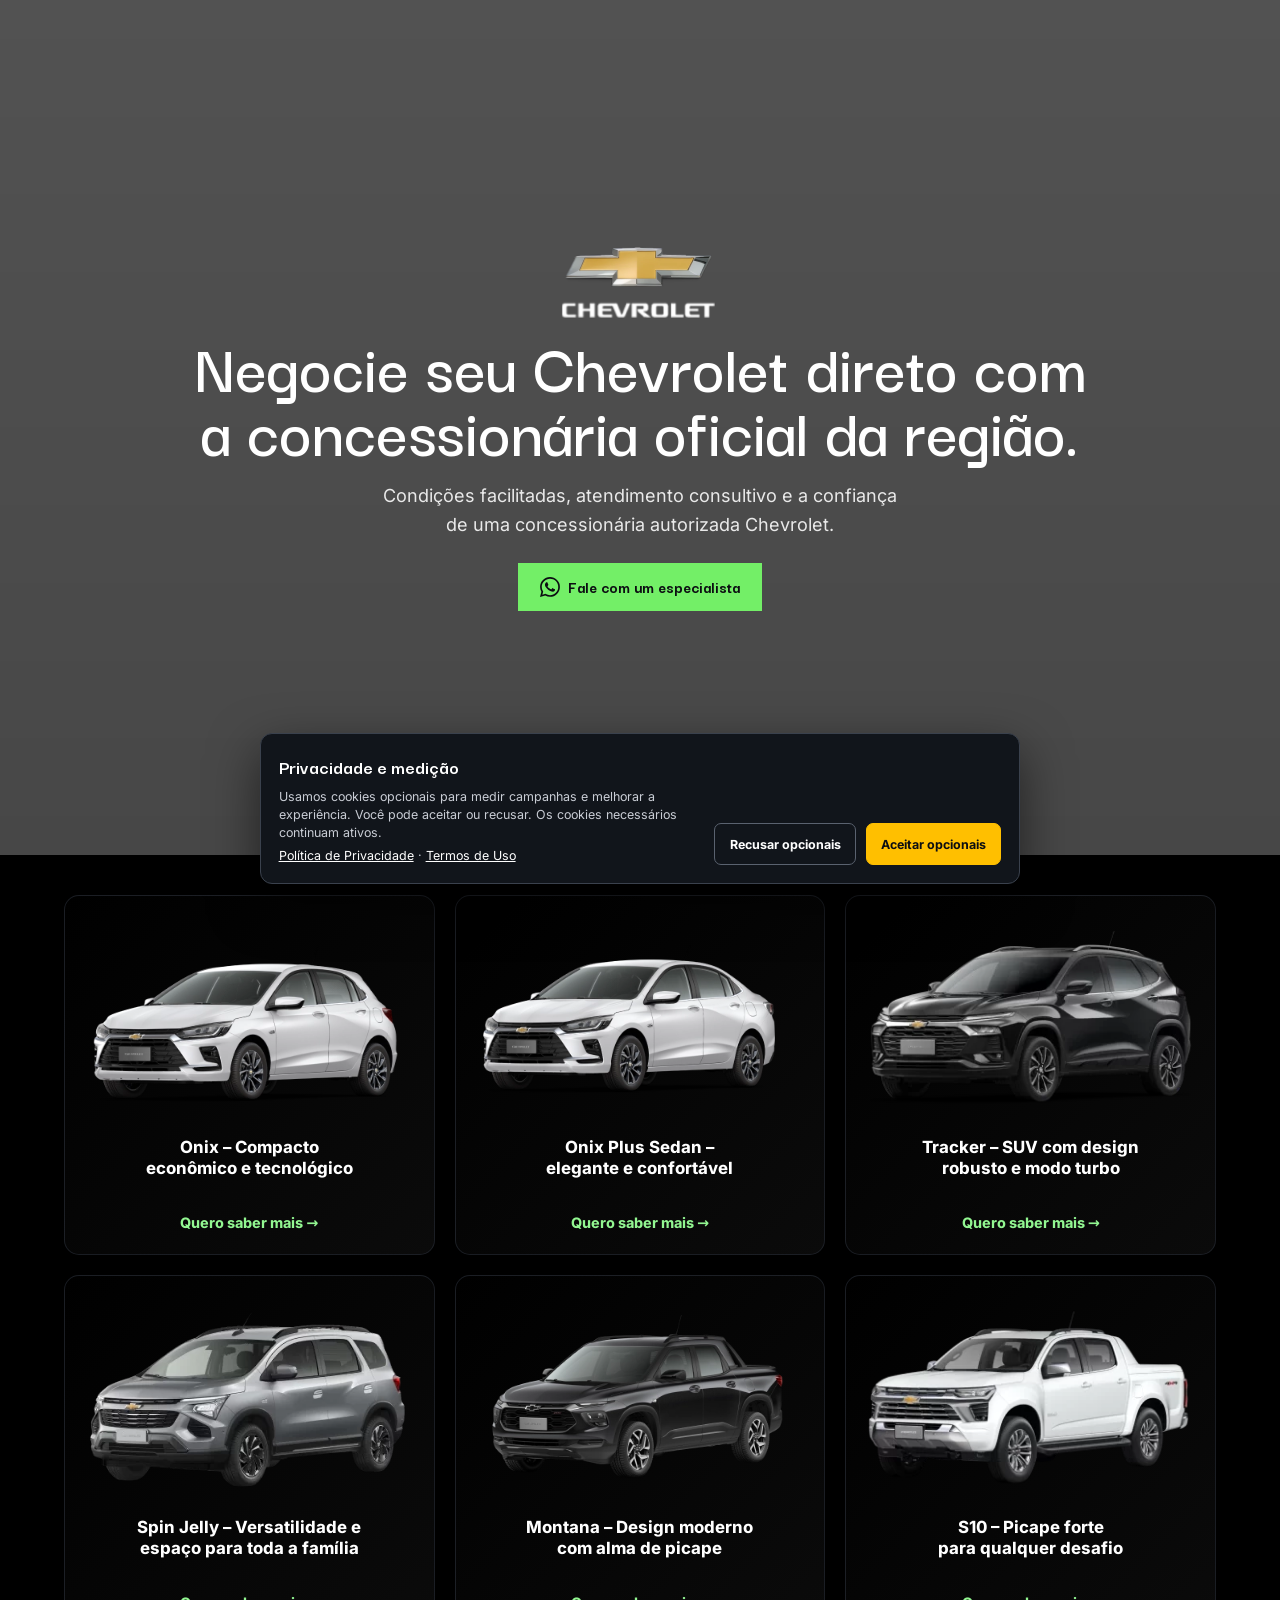
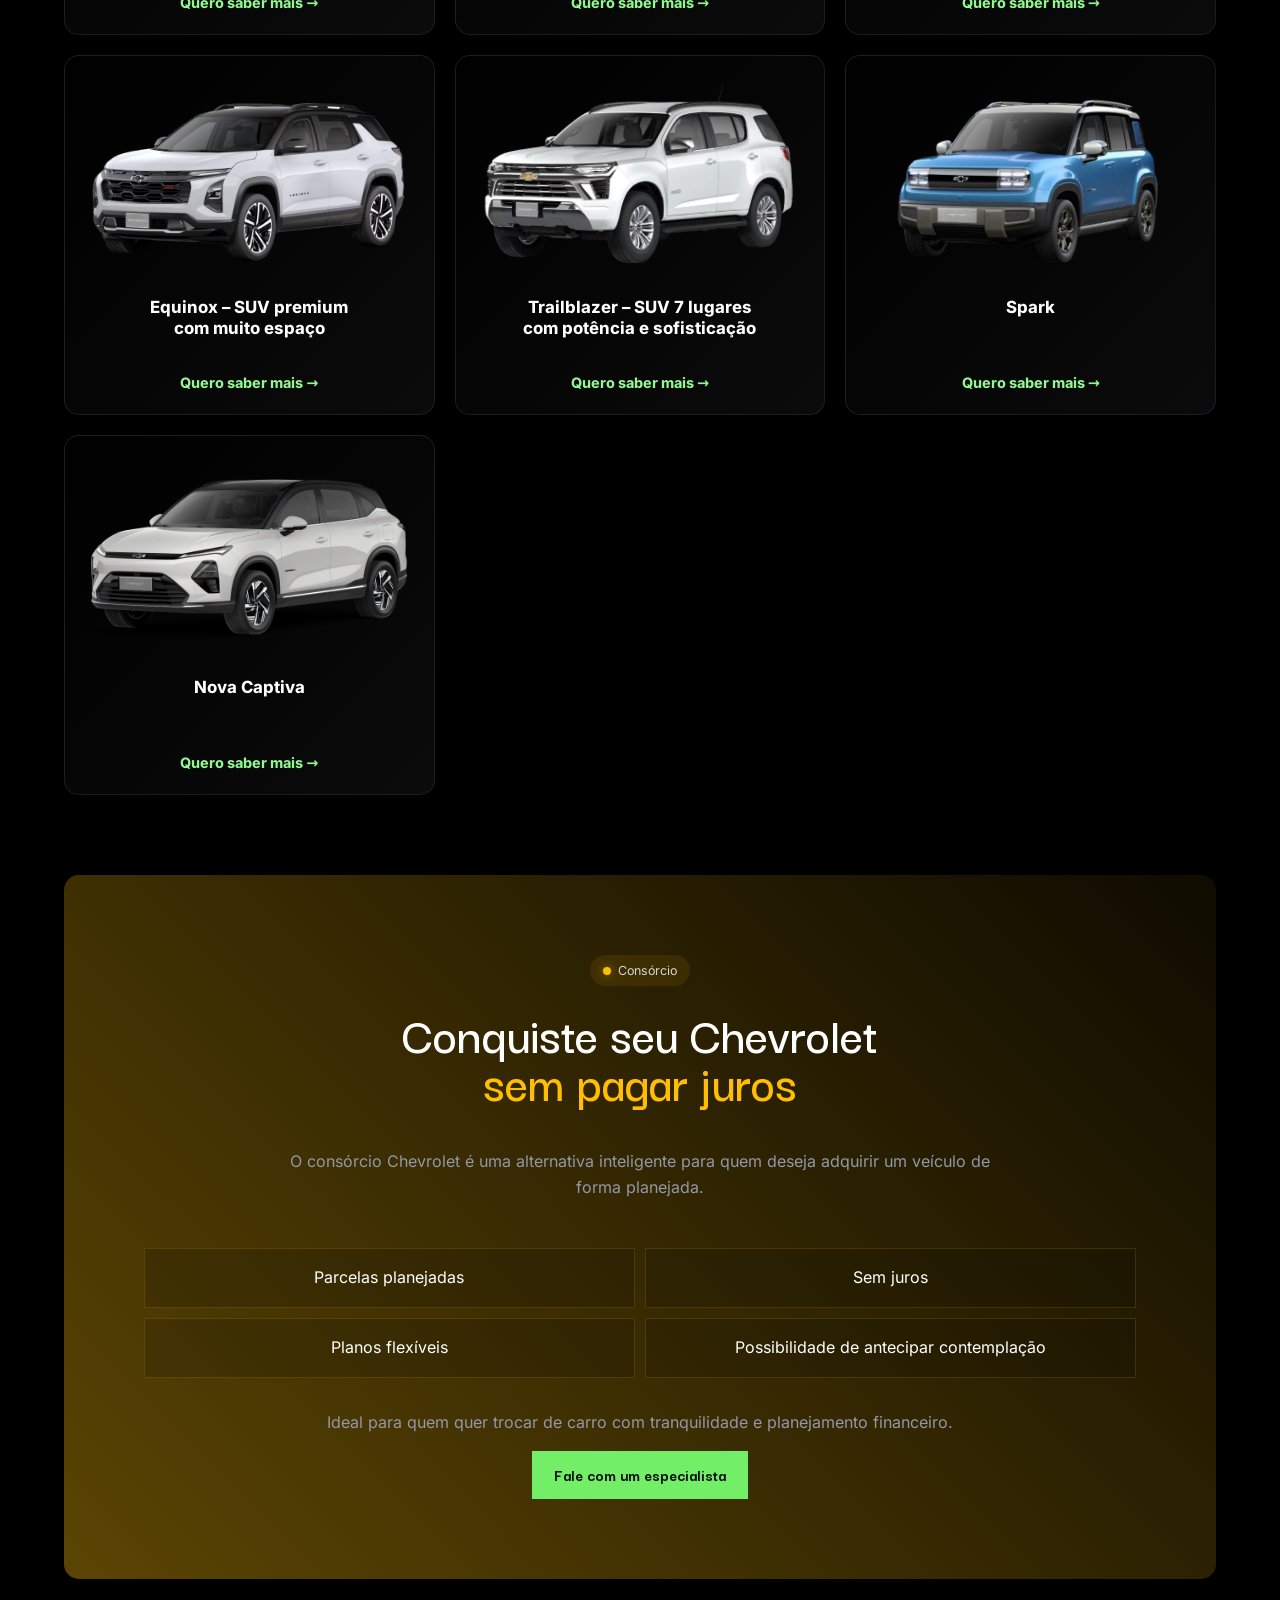
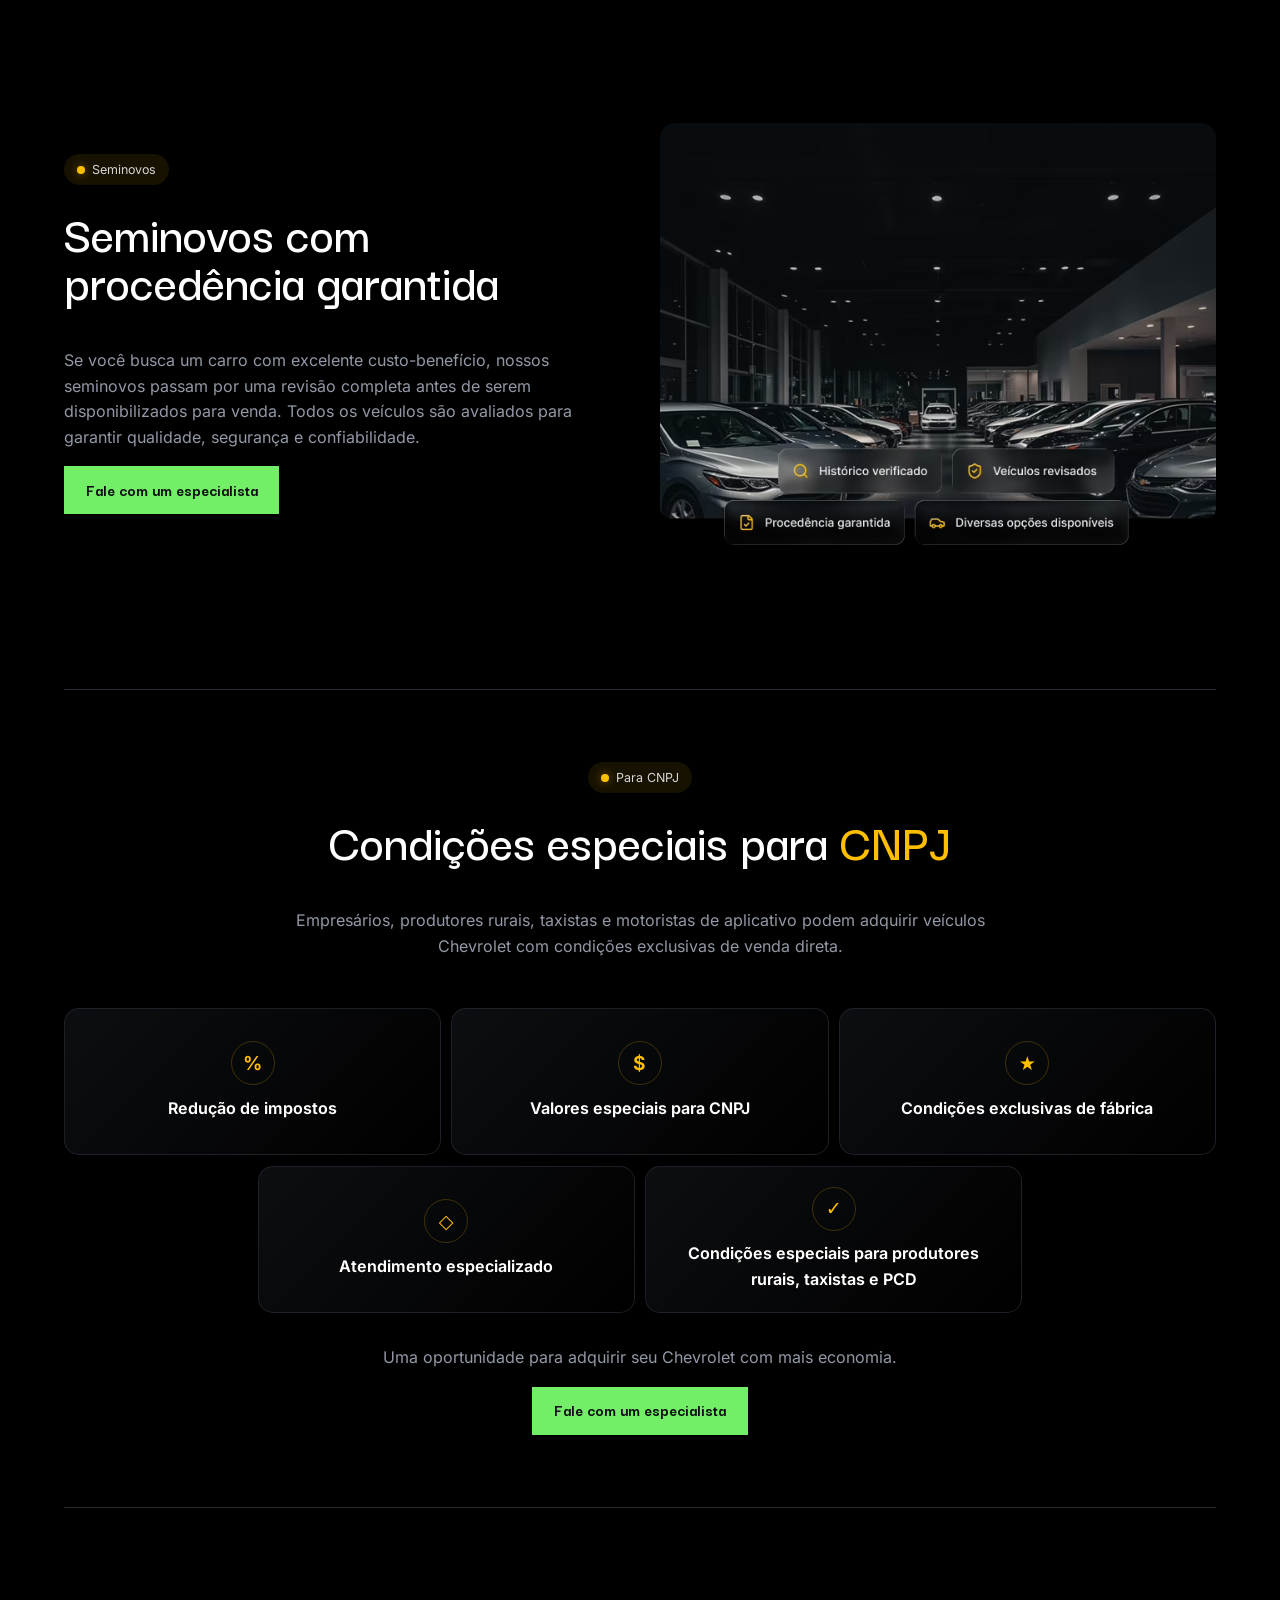
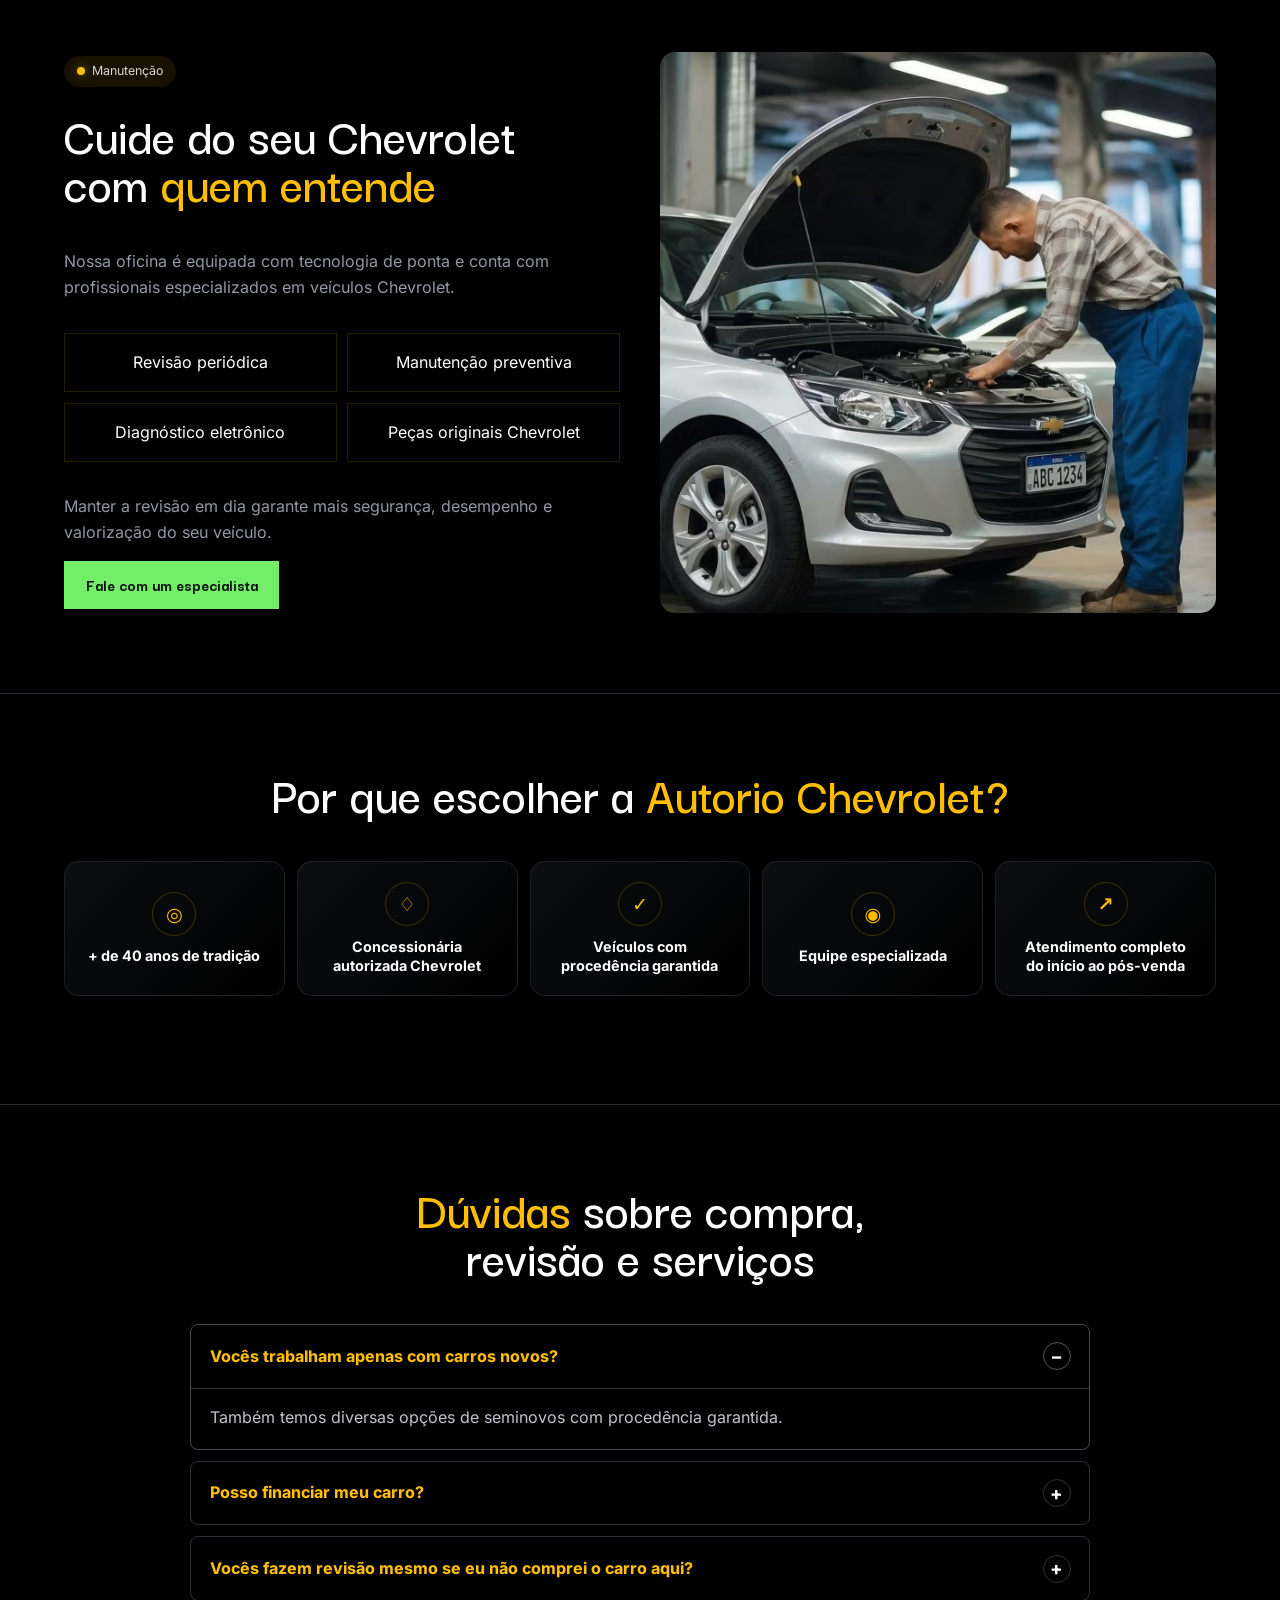
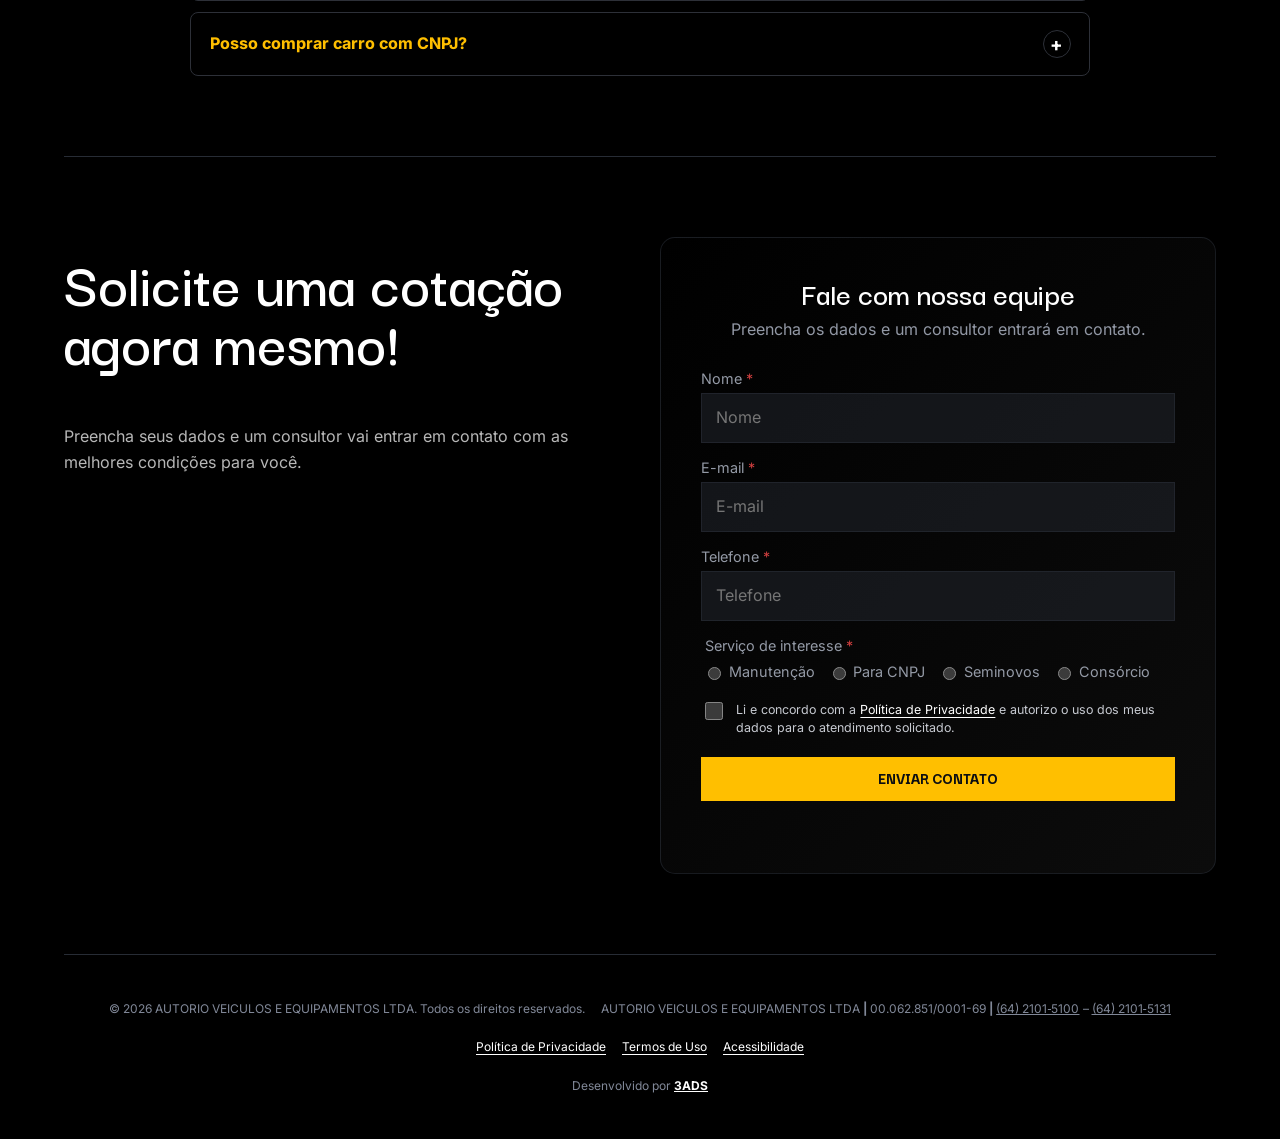
==== commit c94d9251: "Adiciona Microsoft Clarity com consentimento" ====
--- a/index.html
+++ b/index.html
@@ -1,619 +1,131 @@
 <!DOCTYPE html>
 <html lang="pt-BR">
 <head>
-<meta charset="UTF-8">
-<meta name="viewport" content="width=device-width, initial-scale=1.0">
-<title>Auto Show Chevrolet — Ofertas de Setembro | Galiléia</title>
-<meta name="description" content="Confira as ofertas do Auto Show Chevrolet da Galiléia: preços especiais, taxa 0%, bônus na troca e garantia de 5 anos. Válidas até 30/09/2026 ou enquanto durar o estoque.">
-<meta name="robots" content="index, follow">
-<link rel="canonical" href="https://ofertas.galileiaconcessionaria.com.br/">
-<meta name="theme-color" content="#121212">
-
-<!-- Open Graph / Facebook -->
-<meta property="og:type" content="website">
-<meta property="og:locale" content="pt_BR">
-<meta property="og:site_name" content="Galiléia Chevrolet">
-<meta property="og:title" content="Auto Show Chevrolet — Ofertas de Setembro | Galiléia">
-<meta property="og:description" content="Ofertas Chevrolet com preços especiais, taxa 0%, bônus na troca e garantia de 5 anos. Válidas até 30/09/2026 ou enquanto durar o estoque.">
-<meta property="og:url" content="https://ofertas.galileiaconcessionaria.com.br/">
-<meta property="og:image" content="https://ofertas.galileiaconcessionaria.com.br/images-ofertas/banner-desktop.jpg">
-<meta property="og:image:width" content="1920">
-<meta property="og:image:height" content="760">
-
-<!-- Twitter Card -->
-<meta name="twitter:card" content="summary_large_image">
-<meta name="twitter:title" content="Auto Show Chevrolet — Ofertas de Setembro | Galiléia">
-<meta name="twitter:description" content="Ofertas Chevrolet com preços especiais, taxa 0%, bônus na troca e garantia de 5 anos. Válidas até 30/09/2026.">
-<meta name="twitter:image" content="https://ofertas.galileiaconcessionaria.com.br/images-ofertas/banner-desktop.jpg">
-
-<link rel="icon" type="image/svg+xml" href="images-ofertas/favicon.svg">
-<link rel="apple-touch-icon" href="images-ofertas/favicon.svg">
-
-<link rel="preconnect" href="https://fonts.googleapis.com">
-<link rel="preconnect" href="https://fonts.gstatic.com" crossorigin>
-<link rel="preconnect" href="https://brands.gm-cdn.com" crossorigin>
-<link rel="preconnect" href="https://www.googletagmanager.com">
-<link rel="preload" as="image" href="images-ofertas/banner-mobile.jpg" media="(max-width:700px)" fetchpriority="high">
-<link rel="preload" as="image" href="images-ofertas/banner-desktop.jpg" media="(min-width:701px)" fetchpriority="high">
-<link href="https://fonts.googleapis.com/css2?family=Archivo:ital,wght@0,400;0,500;0,600;0,700;0,900;1,400;1,500;1,600;1,700&amp;display=swap" rel="stylesheet">
-
-<!-- Google Tag Manager -->
-<script>(function(w,d,s,l,i){w[l]=w[l]||[];w[l].push({'gtm.start':new Date().getTime(),event:'gtm.js'});var f=d.getElementsByTagName(s)[0],j=d.createElement(s),dl=l!='dataLayer'?'&l='+l:'';j.async=true;j.src='https://www.googletagmanager.com/gtm.js?id='+i+dl;f.parentNode.insertBefore(j,f);})(window,document,'script','dataLayer','GTM-P22BFJC');</script>
-<script>(function(w,d,s,l,i){w[l]=w[l]||[];w[l].push({'gtm.start':new Date().getTime(),event:'gtm.js'});var f=d.getElementsByTagName(s)[0],j=d.createElement(s),dl=l!='dataLayer'?'&l='+l:'';j.async=true;j.src='https://www.googletagmanager.com/gtm.js?id='+i+dl;f.parentNode.insertBefore(j,f);})(window,document,'script','dataLayer','GTM-NJH35M5');</script>
-<!-- End Google Tag Manager -->
-
-<script type="application/ld+json">
-{
-  "@context": "https://schema.org",
-  "@type": "AutoDealer",
-  "name": "Galiléia Chevrolet",
-  "url": "https://ofertas.galileiaconcessionaria.com.br/",
-  "logo": "https://ofertas.galileiaconcessionaria.com.br/images-ofertas/favicon.svg",
-  "image": "https://ofertas.galileiaconcessionaria.com.br/images-ofertas/banner-desktop.jpg",
-  "description": "Concessionária Chevrolet Galiléia. Ofertas do Auto Show Chevrolet válidas até 30 de setembro de 2026 ou enquanto durar o estoque.",
-  "areaServed": "BR",
-  "makesOffer": [
-    {"@type":"Offer","itemOffered":{"@type":"Car","name":"Chevrolet Onix Eco Turbo AT 2026/2027","bodyType":"Hatch"},"price":"99990","priceCurrency":"BRL","priceValidUntil":"2026-09-30","availability":"https://schema.org/InStock"},
-    {"@type":"Offer","itemOffered":{"@type":"Car","name":"Chevrolet Onix Activ 2027","bodyType":"Hatch"},"price":"114990","priceCurrency":"BRL","priceValidUntil":"2026-09-30","availability":"https://schema.org/InStock"},
-    {"@type":"Offer","itemOffered":{"@type":"Car","name":"Chevrolet Onix 2026/2027","bodyType":"Hatch"},"price":"89900","priceCurrency":"BRL","priceValidUntil":"2026-09-30","availability":"https://schema.org/InStock"},
-    {"@type":"Offer","itemOffered":{"@type":"Car","name":"Chevrolet Onix Plus Eco Turbo AT 2027","bodyType":"Sedan"},"price":"103990","priceCurrency":"BRL","priceValidUntil":"2026-09-30","availability":"https://schema.org/InStock"},
-    {"@type":"Offer","itemOffered":{"@type":"Car","name":"Chevrolet Onix Plus LTZ AT 2026","bodyType":"Sedan"},"price":"89900","priceCurrency":"BRL","priceValidUntil":"2026-09-30","availability":"https://schema.org/InStock"},
-    {"@type":"Offer","itemOffered":{"@type":"Car","name":"Chevrolet Tracker AT 2027","bodyType":"SUV"},"price":"119990","priceCurrency":"BRL","priceValidUntil":"2026-09-30","availability":"https://schema.org/InStock"},
-    {"@type":"Offer","itemOffered":{"@type":"Car","name":"Chevrolet Trailblazer High Country 2026","bodyType":"SUV"},"price":"389900","priceCurrency":"BRL","priceValidUntil":"2026-09-30","availability":"https://schema.org/InStock"},
-    {"@type":"Offer","itemOffered":{"@type":"Car","name":"Chevrolet Captiva EV 2026","bodyType":"SUV"},"price":"219990","priceCurrency":"BRL","priceValidUntil":"2026-09-30","availability":"https://schema.org/InStock"},
-    {"@type":"Offer","itemOffered":{"@type":"Car","name":"Chevrolet Spark Activ 2026","bodyType":"SUV"},"price":"144990","priceCurrency":"BRL","priceValidUntil":"2026-09-30","availability":"https://schema.org/InStock"},
-    {"@type":"Offer","itemOffered":{"@type":"Car","name":"Chevrolet Sonic Premier 2026/2027","bodyType":"SUV"},"price":"129900","priceCurrency":"BRL","priceValidUntil":"2026-09-30","availability":"https://schema.org/InStock"}
-  ]
-}
-</script>
-<style>
-/* ===== Fontes oficiais Chevrolet (GM CDN) com fallback Archivo ===== */
-@font-face{font-family:'ChevySans';src:url('https://brands.gm-cdn.com/gbds/chevrolet-2023/fonts/ChevySans-Medium.woff2') format('woff2');font-weight:500;font-style:normal;font-display:swap}
-@font-face{font-family:'ChevySans';src:url('https://brands.gm-cdn.com/gbds/chevrolet-2023/fonts/ChevySans-Demi.woff2') format('woff2');font-weight:600;font-style:normal;font-display:swap}
-@font-face{font-family:'ChevySans';src:url('https://brands.gm-cdn.com/gbds/chevrolet-2023/fonts/ChevySans-Bold.woff2') format('woff2');font-weight:700;font-style:normal;font-display:swap}
-@font-face{font-family:'ChevySans';src:url('https://brands.gm-cdn.com/gbds/chevrolet-2023/fonts/ChevySans-MediumItalic.woff2') format('woff2');font-weight:500;font-style:italic;font-display:swap}
-@font-face{font-family:'ChevySans';src:url('https://brands.gm-cdn.com/gbds/chevrolet-2023/fonts/ChevySans-BoldItalic.woff2') format('woff2');font-weight:700;font-style:italic;font-display:swap}
-
-/* ===== Design Tokens — Chevrolet / Galiléia (grafite + gold, sem azul exceto CTA) ===== */
-:root{
-  --primary:#262626;
-  --primary-deep:#1a1a1a;
-  --primary-deeper:#121212;
-  --accent:#F2BC18;
-  --accent-deep:#d29625;
-  --accent-text:#8a6500;
-  --btn-fill:#0077D9;
-  --btn-fill-deep:#005fa8;
-  --wa:#00AD57;
-  --wa-deep:#039249;
-
-  --bg:#FFFFFF;
-  --surface:#FFFFFF;
-  --surface-2:#F2F2F2;
-  --surface-3:#E6E6E6;
-
-  --t1:#262626;
-  --t2:#4d4d4d;
-  --t3:#808080;
-  --border:#E6E6E6;
-
-  --on-dark-1:#FFFFFF;
-  --on-dark-2:#cccccc;
-  --on-dark-3:#999999;
-  --border-dark:rgba(255,255,255,.16);
-
-  --dark:linear-gradient(135deg,#2f2f2f 0%,#121212 100%);
-
-  --shadow-sm:0 1px 3px rgba(0,0,0,.10);
-  --shadow-md:0 10px 30px rgba(0,0,0,.14);
-
-  --radius:4px;
-  --radius-md:8px;
-
-  --max:1240px;
-  --font-base:'ChevySans','Archivo',Arial,sans-serif;
-}
-
-*{box-sizing:border-box;margin:0;padding:0}
-html{scroll-behavior:smooth}
-body{font-family:var(--font-base);color:var(--t1);background:var(--bg);line-height:1.6;-webkit-font-smoothing:antialiased}
-img{max-width:100%;display:block}
-a{color:inherit;text-decoration:none}
-.container{width:min(var(--max),calc(100% - 32px));margin-inline:auto}
-
-/* ===== Tipografia ===== */
-.eyebrow{font-size:.8rem;font-weight:700;letter-spacing:.18em;text-transform:uppercase;color:var(--accent);display:inline-flex;align-items:center;gap:10px;margin-bottom:14px}
-.eyebrow::before{content:"";width:26px;height:2px;background:var(--accent)}
-h1,h2{font-family:var(--font-base);font-weight:500;font-style:italic;text-transform:uppercase;line-height:1.12}
-h1{font-size:clamp(1.7rem,6vw,2.6rem)}
-h2{font-size:clamp(1.4rem,4vw,2.1rem);color:var(--primary-deep);margin-bottom:14px}
-.accent{color:var(--accent)}
-
-/* ===== Botões ===== */
-.btn{display:inline-flex;align-items:center;justify-content:center;gap:10px;font-family:var(--font-base);font-weight:600;font-size:1rem;padding:15px 30px;border-radius:var(--radius);border:2px solid transparent;cursor:pointer;transition:background .18s ease,color .18s ease,transform .18s ease;white-space:nowrap}
-.btn-primary{background:var(--btn-fill);color:#fff}
-.btn-primary:hover{background:var(--btn-fill-deep)}
-.btn-accent{background:var(--accent);color:var(--primary-deeper)}
-.btn-accent:hover{background:var(--accent-deep)}
-.btn-outline{background:transparent;color:var(--primary);border-color:var(--primary)}
-.btn-outline:hover{background:var(--primary);color:#fff}
-.btn-on-dark{color:#fff;border-color:rgba(255,255,255,.5)}
-.eyebrow-deep{color:var(--accent-text)}
-
-/* ===== Header ===== */
-.header{position:sticky;top:0;z-index:50;background:rgba(18,18,18,.92);backdrop-filter:saturate(140%) blur(10px);border-bottom:1px solid var(--border-dark)}
-.header .container{display:flex;align-items:center;justify-content:space-between;padding-block:12px}
-.brand img{height:32px;width:auto;display:block}
-.brand-word{font-family:var(--font-base);font-weight:700;font-style:italic;color:#fff;font-size:1.15rem;letter-spacing:.02em;text-transform:uppercase;display:inline-flex;align-items:center;gap:8px}
-.brand-word::after{content:"";width:7px;height:7px;border-radius:50%;background:var(--accent);flex:none}
-.nav{display:flex;align-items:center;gap:30px}
-.nav a.link{display:none;color:var(--on-dark-2);font-size:.95rem;font-weight:600}
-.nav a.link:hover{color:#fff}
-.header .btn{padding:9px 10px;font-size:.75rem}
-
-/* ===== Hero (mobile-first: banner vertical 500x760) ===== */
-.hero{
-  background:linear-gradient(180deg, rgba(12,12,12,.62) 0%, rgba(12,12,12,.22) 34%, rgba(12,12,12,0) 52%), url('images-ofertas/banner-mobile.jpg') center top/cover no-repeat;
-  color:#fff;min-height:560px;display:flex;align-items:flex-start;
-}
-.hero .container{text-align:center;padding-top:44px}
-.hero .eyebrow{color:var(--accent);justify-content:center}
-.hero h1{color:#fff;margin:0 auto 14px;max-width:15ch}
-.hero p{color:#e6e6e6;font-size:1rem;max-width:34ch;margin-inline:auto}
-.hero-cta{display:flex;flex-wrap:wrap;gap:14px;margin-top:24px;justify-content:center}
-
-/* ===== Barra de filtros (visual — categorias) ===== */
-.filters{background:var(--surface-2);border-bottom:1px solid var(--border);position:sticky;top:57px;z-index:40;overflow-x:auto;-webkit-overflow-scrolling:touch}
-.filters .container{display:flex;align-items:center;gap:10px;flex-wrap:nowrap;padding-block:14px}
-.chip{font-size:.88rem;font-weight:600;color:var(--t2);background:#fff;border:1px solid var(--border);border-radius:100px;padding:8px 16px;cursor:pointer;transition:all .15s ease;flex:none}
-.chip:hover{border-color:var(--primary);color:var(--primary)}
-.chip.is-active{background:var(--primary);color:#fff;border-color:var(--primary)}
-.filters .count{margin-left:12px;font-size:.85rem;color:var(--t3);font-weight:600;flex:none}
-
-/* ===== Catálogo (grid de cards) ===== */
-.catalog{padding:clamp(40px,8vw,72px) 0}
-.cat-head{display:flex;align-items:flex-end;justify-content:space-between;gap:20px;margin-bottom:28px;flex-wrap:wrap}
-.grid{display:grid;grid-template-columns:1fr;gap:18px}
-
-.car-card{background:#fff;border:1px solid var(--border);border-radius:var(--radius-md);overflow:hidden;display:flex;flex-direction:column;transition:transform .2s ease,box-shadow .2s ease,opacity .6s ease,transform .6s ease}
-.car-card:hover{transform:translateY(-5px);box-shadow:var(--shadow-md)}
-.car-thumb{position:relative;aspect-ratio:16/10;background:var(--surface-2) center/cover no-repeat;border-bottom:3px solid var(--accent)}
-.car-thumb--onix-2026{background-image:url('images-ofertas/onix-2026.jpg');background-image:image-set(url('images-ofertas/onix-2026.avif') type('image/avif'),url('images-ofertas/onix-2026.jpg') type('image/jpeg'))}
-.car-thumb--s10-wt{background-image:url('images-ofertas/s10-wt.jpg');background-image:image-set(url('images-ofertas/s10-wt.avif') type('image/avif'),url('images-ofertas/s10-wt.jpg') type('image/jpeg'))}
-.car-thumb--onix-eco{background-image:url('images-ofertas/onix-eco.jpg');background-image:image-set(url('images-ofertas/onix-eco.avif') type('image/avif'),url('images-ofertas/onix-eco.jpg') type('image/jpeg'))}
-.car-thumb--onix-activ{background-image:url('images-ofertas/onix-activ.jpg');background-image:image-set(url('images-ofertas/onix-activ.avif') type('image/avif'),url('images-ofertas/onix-activ.jpg') type('image/jpeg'))}
-.car-thumb--onix-plus-ltz{background-image:url('images-ofertas/onix-plus-ltz.jpg');background-image:image-set(url('images-ofertas/onix-plus-ltz.avif') type('image/avif'),url('images-ofertas/onix-plus-ltz.jpg') type('image/jpeg'))}
-.car-thumb--onix-plus-premier{background-image:url('images-ofertas/onix-plus-premier.jpg');background-image:image-set(url('images-ofertas/onix-plus-premier.avif') type('image/avif'),url('images-ofertas/onix-plus-premier.jpg') type('image/jpeg'))}
-.car-thumb--tracker-at{background-image:url('images-ofertas/tracker-at.jpg');background-image:image-set(url('images-ofertas/tracker-at.avif') type('image/avif'),url('images-ofertas/tracker-at.jpg') type('image/jpeg'))}
-.car-thumb--tracker-premier{background-image:url('images-ofertas/tracker-premier.jpg');background-image:image-set(url('images-ofertas/tracker-premier.avif') type('image/avif'),url('images-ofertas/tracker-premier.jpg') type('image/jpeg'))}
-.car-thumb--sonic-premier{background-image:url('images-ofertas/sonic-premier.jpg');background-image:image-set(url('images-ofertas/sonic-premier.avif') type('image/avif'),url('images-ofertas/sonic-premier.jpg') type('image/jpeg'))}
-.car-thumb--trailblazer{background-image:url('images-ofertas/trailblazer.jpg');background-image:image-set(url('images-ofertas/trailblazer.avif') type('image/avif'),url('images-ofertas/trailblazer.jpg') type('image/jpeg'))}
-.car-thumb--montana-ltz{background-image:url('images-ofertas/montana-ltz.jpg')}
-.car-thumb--montana{background-image:url('images-ofertas/montana.jpg');background-image:image-set(url('images-ofertas/montana.avif') type('image/avif'),url('images-ofertas/montana.jpg') type('image/jpeg'))}
-.car-thumb--spin-premiere{background-image:url('images-ofertas/spin-premiere.jpg')}
-.car-thumb--spark-activ{background-image:url('images-ofertas/spark-activ.jpg');background-image:image-set(url('images-ofertas/spark-activ.avif') type('image/avif'),url('images-ofertas/spark-activ.jpg') type('image/jpeg'))}
-.car-thumb--captiva{background-image:url('images-ofertas/captiva.jpg');background-image:image-set(url('images-ofertas/captiva.avif') type('image/avif'),url('images-ofertas/captiva.jpg') type('image/jpeg'))}
-.car-badge{position:absolute;top:12px;left:12px;font-size:.72rem;font-weight:700;letter-spacing:.08em;text-transform:uppercase;padding:6px 12px;border-radius:4px;background:var(--accent);color:var(--primary-deeper)}
-.car-badge.blue{background:var(--btn-fill);color:#fff}
-.car-body{padding:16px 16px 18px;display:flex;flex-direction:column;flex:1;gap:5px}
-.car-tag{font-size:.68rem;font-weight:700;letter-spacing:.14em;text-transform:uppercase;color:var(--accent-text)}
-.car-name{font-family:var(--font-base);font-weight:700;font-size:1.15rem;color:var(--primary-deep);line-height:1.1}
-.car-spec{font-size:.85rem;color:var(--t3);margin-bottom:6px}
-.car-price{margin-top:auto;padding-top:12px;border-top:1px solid var(--border)}
-.car-price small{display:block;font-size:.74rem;color:var(--t3);font-weight:600}
-.car-price strong{font-family:var(--font-base);font-weight:700;font-size:1.25rem;color:var(--primary-deep);letter-spacing:-.01em}
-.car-price strong span{font-size:.9rem;font-weight:600;color:var(--t2)}
-.car-cta{margin-top:14px;align-self:flex-start;color:var(--btn-fill);font-weight:700;font-size:.95rem;display:inline-flex;align-items:center;gap:8px;transition:gap .15s ease,color .15s ease}
-.car-cta .arrow{transition:transform .15s ease;font-size:1.05rem;line-height:1}
-.car-cta:hover{color:var(--btn-fill-deep)}
-.car-cta:hover .arrow{transform:translateX(4px)}
-
-/* ===== Faixa CTA ===== */
-.cta-band{background:var(--dark);color:#fff;padding:clamp(44px,8vw,72px) 0;border-top:4px solid var(--accent)}
-.cta-band .container{display:flex;flex-direction:column;align-items:flex-start;justify-content:space-between;gap:24px}
-.cta-band h2{color:#fff;margin-bottom:8px}
-.cta-band p{color:var(--on-dark-2);max-width:52ch}
-.cta-band .btn{width:100%}
-
-/* ===== Footer ===== */
-.footer{background:var(--primary-deeper);color:var(--on-dark-2);padding:48px 0 24px}
-.footer-grid{display:grid;grid-template-columns:1fr;gap:32px}
-.footer .brand img{height:42px;width:auto;margin-bottom:18px}
-.footer .brand-word{font-size:1.6rem;margin-bottom:18px}
-.footer p{font-size:.92rem;line-height:1.7;max-width:50ch}
-.footer h2{color:#fff;font-style:normal;font-weight:700;font-size:1rem;line-height:1.6;margin-bottom:14px;text-transform:uppercase;letter-spacing:.08em}
-.footer .legal p{font-size:.83rem;color:var(--on-dark-3);margin-bottom:12px;max-width:none}
-.footer-bottom{border-top:1px solid var(--border-dark);margin-top:36px;padding-top:20px;display:flex;flex-wrap:wrap;gap:8px 16px;justify-content:space-between;font-size:.83rem;color:var(--on-dark-3)}
-.footer-bottom a{color:var(--accent);font-weight:600}
-.footer-bottom a:hover{text-decoration:underline}
-
-/* ===== WhatsApp flutuante ===== */
-.whatsapp-float{position:fixed;right:16px;bottom:16px;z-index:80;width:56px;height:56px;border-radius:50%;background:var(--wa);box-shadow:0 10px 28px rgba(0,173,87,.45);display:grid;place-items:center;transition:background .18s ease,transform .18s ease}
-.whatsapp-float:hover{background:var(--wa-deep);transform:scale(1.06)}
-.whatsapp-float svg{width:30px;height:30px;fill:#fff}
-
-/* ===== Preferências de privacidade ===== */
-.consent-panel{position:fixed;z-index:1000;right:1rem;bottom:1rem;left:1rem;display:grid;max-width:760px;margin-inline:auto;gap:1rem;padding:1.1rem;border:1px solid #555;border-radius:12px;background:#151515;color:#fff;box-shadow:0 18px 50px rgba(0,0,0,.45)}
-.consent-panel[hidden],.privacy-preferences[hidden]{display:none}
-.consent-panel strong{font-size:1.15rem}
-.consent-panel p{margin:.3rem 0 0;color:#d0d0d0;font-size:.8rem;line-height:1.45}
-.consent-panel a{color:#fff;text-decoration:underline;text-underline-offset:3px}
-.consent-panel__actions{display:flex;flex-wrap:wrap;align-items:center;gap:.6rem}
-.consent-panel button,.privacy-preferences{min-height:42px;padding:.55rem .9rem;border:1px solid #777;border-radius:7px;background:transparent;color:#fff;font:700 .8rem var(--font-base);cursor:pointer}
-.consent-panel button.is-primary{border-color:var(--accent);background:var(--accent);color:#111}
-.privacy-preferences{position:fixed;z-index:900;bottom:1rem;left:1rem;min-height:38px;background:#151515;box-shadow:0 8px 24px rgba(0,0,0,.35)}
-
-/* ===== Scroll reveal ===== */
-.reveal-pending{opacity:0;transform:translateY(28px);transition:opacity .6s ease,transform .6s ease}
-.reveal-pending.is-visible{opacity:1;transform:none}
-.grid .reveal-pending:nth-child(2){transition-delay:.05s}
-.grid .reveal-pending:nth-child(3){transition-delay:.1s}
-.grid .reveal-pending:nth-child(4){transition-delay:.15s}
-@media (prefers-reduced-motion:reduce){
-  .reveal-pending,.car-card,.whatsapp-float{transition:none!important}
-  .reveal-pending{opacity:1;transform:none}
-}
-
-/* ===== Responsivo — mobile first, escalando para telas maiores ===== */
-@media (min-width:481px){ .grid{grid-template-columns:repeat(2,1fr)} }
-@media (min-width:701px){
-  .container{width:min(var(--max),calc(100% - 48px))}
-  .header .container{padding-block:14px}
-  .brand img{height:38px}
-  .brand-word{font-size:1.3rem}
-  .header .btn{padding:11px 22px;font-size:.9rem}
-  .hero{
-    background:linear-gradient(90deg, rgba(12,12,12,.78) 0%, rgba(12,12,12,.45) 38%, rgba(12,12,12,.05) 62%, rgba(12,12,12,0) 100%), url('images-ofertas/banner-desktop.jpg') center/cover no-repeat;
-    min-height:640px;align-items:center;
+  <meta charset="utf-8">
+  <meta name="viewport" content="width=device-width, initial-scale=1, viewport-fit=cover">
+  <title>Concessionária Chevrolet | Novos, Seminovos e Serviços | Autorio</title>
+  <meta name="description" content="Negocie seu Chevrolet com a Autorio: veículos novos e seminovos, consórcio, venda direta para CNPJ e manutenção especializada Chevrolet.">
+  <meta name="robots" content="index,follow,max-image-preview:large,max-snippet:-1,max-video-preview:-1">
+  <meta name="theme-color" content="#000000">
+  <link rel="canonical" href="https://autorioconcessionaria.com.br/">
+  <link rel="icon" href="assets/images/favicon.png" sizes="192x192" type="image/png">
+  <link rel="apple-touch-icon" href="assets/images/favicon.png">
+  <link rel="preload" href="assets/fonts/darker-grotesque-variable.woff2" as="font" type="font/woff2" crossorigin>
+  <link rel="preload" href="assets/fonts/inter-variable.woff2" as="font" type="font/woff2" crossorigin>
+  <link rel="preload" href="assets/images/hero-chevrolet.avif" as="image" type="image/avif" fetchpriority="high">
+  <link rel="preconnect" href="https://www.googletagmanager.com" crossorigin>
+  <link rel="preconnect" href="https://www.youtube-nocookie.com" crossorigin>
+  <style>
+    @font-face{font-family:"Darker Grotesque";src:url("assets/fonts/darker-grotesque-variable.woff2") format("woff2");font-style:normal;font-weight:400 900;font-display:swap}
+    @font-face{font-family:Inter;src:url("assets/fonts/inter-variable.woff2") format("woff2");font-style:normal;font-weight:100 900;font-display:swap}
+    :root{color-scheme:dark;--bg:#000;--white:#fff;--green:#92f691;--green-strong:#73ef67;--ink:#0c0e12;--shell:min(90%,1180px);--display:"Darker Grotesque",Inter,system-ui,sans-serif;--body:Inter,system-ui,-apple-system,BlinkMacSystemFont,"Segoe UI",sans-serif}
+    *,*::before,*::after{box-sizing:border-box}html{background:#000}body{margin:0;min-width:280px;overflow-x:hidden;background:#000;color:#fff;font-family:var(--body);line-height:1.6;-webkit-font-smoothing:antialiased}img,svg{display:block;max-width:100%}h1,p{margin-top:0}.shell{width:var(--shell);margin-inline:auto}.desktop-only{display:none}
+    .hero{position:relative;display:grid;place-items:center;min-height:90svh;margin-bottom:2.5rem;isolation:isolate;overflow:hidden}.hero__media,.hero__video,.hero__overlay{position:absolute;inset:0;width:100%;height:100%}.hero__media{z-index:-4;object-fit:cover;object-position:center}.hero__video{z-index:-3;overflow:hidden;opacity:0}.hero__video iframe{position:absolute;top:50%;left:50%;width:177.78vh;min-width:100%;height:56.25vw;min-height:100%;border:0;transform:translate(-50%,-50%) scale(1.02);pointer-events:none}.hero__overlay{z-index:-2;background:linear-gradient(180deg,rgba(0,0,0,.68),rgba(0,0,0,.72))}.hero__content{min-width:0;padding-block:4rem;text-align:center}.hero__logo{width:99px;height:auto;margin:0 auto 1rem}.hero h1{max-width:900px;margin:0 auto 1.25rem;overflow-wrap:anywhere;font-family:var(--display);font-size:clamp(2.5rem,11vw,4rem);font-weight:600;line-height:.92;text-wrap:balance}.hero p{max-width:680px;margin:0 auto 1.5rem;color:#e9e9e9;font-size:clamp(1rem,2vw,1.125rem)}
+    .button{display:inline-flex;min-height:48px;align-items:center;justify-content:center;gap:.5rem;padding:.72rem 1.35rem;border:0;background:#ffbf00;color:var(--ink);font-family:var(--display);font-size:1.05rem;font-weight:750;line-height:1;text-decoration:none}.button--whatsapp{background:var(--green-strong)}.button svg{width:20px;height:20px;fill:currentColor}@media(min-width:768px){.desktop-only{display:block}.hero{min-height:95svh}.hero__logo{width:158px}.hero h1{font-size:4rem}}
+  </style>
+  <link rel="preload" href="assets/css/style.css?v=20260921" as="style">
+  <link id="site-css" rel="stylesheet" href="assets/css/style.css?v=20260921" media="print">
+  <noscript><link rel="stylesheet" href="assets/css/style.css?v=20260921"></noscript>
+  <script src="assets/js/gtm.js?v=20260923-clarity2"></script>
+  <meta property="og:locale" content="pt_BR">
+  <meta property="og:type" content="website">
+  <meta property="og:title" content="Negocie seu Chevrolet com a concessionária oficial da região">
+  <meta property="og:description" content="Condições facilitadas, atendimento consultivo e a confiança de uma concessionária autorizada Chevrolet.">
+  <meta property="og:url" content="https://autorioconcessionaria.com.br/">
+  <meta property="og:site_name" content="Chevrolet Autorio">
+  <meta property="og:image" content="https://autorioconcessionaria.com.br/assets/images/chevrolet-autorio-fachada.jpg">
+  <meta property="og:image:width" content="1024">
+  <meta property="og:image:height" content="768">
+  <meta property="og:image:alt" content="Fachada da concessionária Chevrolet Autorio">
+  <meta name="twitter:card" content="summary_large_image">
+  <script type="application/ld+json">
+  {
+    "@context": "https://schema.org",
+    "@type": "AutoDealer",
+    "name": "Chevrolet Autorio",
+    "legalName": "AUTORIO VEICULOS E EQUIPAMENTOS LTDA",
+    "url": "https://autorioconcessionaria.com.br/",
+    "logo": "https://autorioconcessionaria.com.br/assets/images/favicon.png",
+    "image": "https://autorioconcessionaria.com.br/assets/images/chevrolet-autorio-fachada.jpg",
+    "description": "Concessionária autorizada Chevrolet com veículos novos, seminovos, consórcio, venda direta para CNPJ e manutenção especializada.",
+    "telephone": ["+55 64 2101-5100", "+55 64 2101-5131"],
+    "taxID": "00.062.851/0001-69",
+    "brand": {"@type": "Brand", "name": "Chevrolet"}
   }
-  .hero .container{text-align:left;padding-top:0}
-  .hero .eyebrow{justify-content:flex-start}
-  .hero h1{font-size:clamp(2rem,3.6vw,2.6rem);margin-inline:0;max-width:17ch}
-  .hero p{font-size:1.08rem;max-width:46ch;margin-inline:0}
-  .hero-cta{justify-content:flex-start}
-  .filters{top:69px}
-  .filters .container{flex-wrap:wrap}
-  .chip{padding:9px 18px}
-  .filters .count{margin-left:auto}
-  .cta-band .container{flex-direction:row;align-items:center}
-  .cta-band .btn{width:auto}
-  .footer-grid{grid-template-columns:1.4fr 1fr;gap:48px}
-  .footer .brand img{height:50px}
-  .footer .brand-word{font-size:1.8rem}
-  .whatsapp-float{right:22px;bottom:22px;width:60px;height:60px}
-  .whatsapp-float svg{width:32px;height:32px}
-}
-@media (min-width:821px){ .grid{grid-template-columns:repeat(3,1fr)} }
-@media (min-width:901px){ .nav a.link{display:inline-block} }
-@media (min-width:1101px){ .grid{grid-template-columns:repeat(4,1fr)} }
-@media (min-width:1600px){ .container{max-width:1440px} .grid{grid-template-columns:repeat(5,1fr)} }
-@media (min-width:700px){.consent-panel{grid-template-columns:1fr auto;align-items:end}.consent-panel__actions{justify-content:flex-end}}
-.catalog .accent{color:var(--accent-text)}
-</style>
+  </script>
 </head>
 <body>
-
-<!-- Google Tag Manager (noscript) -->
-<noscript><iframe src="https://www.googletagmanager.com/ns.html?id=GTM-P22BFJC" height="0" width="0" style="display:none;visibility:hidden"></iframe></noscript>
-<noscript><iframe src="https://www.googletagmanager.com/ns.html?id=GTM-NJH35M5" height="0" width="0" style="display:none;visibility:hidden"></iframe></noscript>
-<!-- End Google Tag Manager (noscript) -->
-
-<!-- ===== HEADER ===== -->
-<header class="header">
-  <div class="container">
-    <a class="brand" href="#" aria-label="Galiléia"><span class="brand-word">Galiléia</span></a>
-    <nav class="nav" aria-label="Navegação principal">
-      <a class="link" href="#catalogo">Catálogo</a>
-      <a class="link" href="#ofertas">Ofertas</a>
-      <a class="link" href="#contato">Contato</a>
-      <a class="btn btn-primary" href="https://tintim.link/whatsapp/da0e8764-2846-4dcc-a7d2-c2a6366cd91c/4d6bd350-e1dd-4b16-b183-628323c2634e" target="_blank" rel="noopener">Falar com o time comercial</a>
-    </nav>
-  </div>
-</header>
-
-<!-- ===== HERO ===== -->
-<section class="hero">
-  <div class="container">
-    <span class="eyebrow">Auto Show Chevrolet</span>
-    <h1>Ofertas de <span class="accent">setembro</span> em Chevrolet 0 km</h1>
-    <p>Preços especiais, taxa 0%, bônus na troca e garantia de 5 anos em modelos participantes. Condições válidas até 30/09/2026 ou enquanto durar o estoque.</p>
-    <div class="hero-cta">
-      <a class="btn btn-accent" href="#catalogo">Ver todas as ofertas</a>
-      <a class="btn btn-outline btn-on-dark" href="https://tintim.link/whatsapp/da0e8764-2846-4dcc-a7d2-c2a6366cd91c/4d6bd350-e1dd-4b16-b183-628323c2634e" target="_blank" rel="noopener">Falar no WhatsApp</a>
-    </div>
-  </div>
-</section>
-
-<!-- ===== FILTROS (categorias — visual; filtro funcional exige um pequeno script) ===== -->
-<div class="filters">
-  <div class="container">
-    <button class="chip is-active" type="button" data-filter="all" aria-pressed="true">Todos</button>
-    <button class="chip" type="button" data-filter="hatch" aria-pressed="false">Hatch</button>
-    <button class="chip" type="button" data-filter="seda" aria-pressed="false">Sedã</button>
-    <button class="chip" type="button" data-filter="suv" aria-pressed="false">SUV</button>
-    <button class="chip" type="button" data-filter="picape" aria-pressed="false">Picape</button>
-    <button class="chip" type="button" data-filter="eletrico" aria-pressed="false">Elétrico</button>
-    <span class="count" role="status" aria-live="polite">13 ofertas</span>
-  </div>
-</div>
-
-<!-- ===== CATÁLOGO ===== -->
-<section id="catalogo" class="catalog">
-  <div class="container">
-    <div class="cat-head reveal">
-      <div>
-        <span class="eyebrow eyebrow-deep">Auto Show Chevrolet</span>
-        <h2>Escolha o seu <span class="accent">Chevrolet</span></h2>
+  <a class="skip-link" href="#conteudo">Ir para o conteúdo</a>
+  <main id="conteudo">
+    <section class="hero" aria-labelledby="hero-title">
+      <img class="hero__media" src="assets/images/hero-chevrolet.avif" width="640" height="360" alt="" fetchpriority="high" decoding="async">
+      <div class="hero__video" aria-hidden="true"><iframe data-src="https://www.youtube-nocookie.com/embed/t5a-Jb6JG5s?autoplay=1&amp;mute=1&amp;controls=0&amp;loop=1&amp;playlist=t5a-Jb6JG5s&amp;playsinline=1&amp;rel=0&amp;modestbranding=1" width="1920" height="1080" title="Vídeo Chevrolet" tabindex="-1" allow="autoplay; encrypted-media" referrerpolicy="strict-origin-when-cross-origin" allowfullscreen></iframe></div>
+      <div class="hero__overlay" aria-hidden="true"></div>
+      <div class="hero__content shell">
+        <img class="hero__logo" src="assets/images/logo-chevrolet.svg" width="158" height="74" alt="Chevrolet">
+        <h1 id="hero-title">Negocie seu Chevrolet direto com a concessionária oficial da região.</h1>
+        <p>Condições facilitadas, atendimento consultivo e a confiança<br class="desktop-only"> de uma concessionária autorizada Chevrolet.</p>
+        <a class="button button--whatsapp" href="https://wa.me/5564936180161?text=Ol%C3%A1%21%20Quero%20mais%20informa%C3%A7%C3%B5es%20sobre%20os%20ve%C3%ADculos%20da%20Chevrolet%21" target="_blank" rel="noopener noreferrer">
+          <svg class="button__icon" aria-hidden="true" viewBox="0 0 24 24" fill="currentColor"><path fill-rule="evenodd" clip-rule="evenodd" d="M17.415 14.382C17.117 14.233 15.656 13.515 15.384 13.415C15.112 13.315 14.914 13.267 14.715 13.565C14.517 13.862 13.948 14.531 13.775 14.729C13.601 14.928 13.428 14.952 13.131 14.804C12.834 14.654 11.876 14.341 10.741 13.329C9.858 12.541 9.261 11.568 9.088 11.27C8.915 10.973 9.069 10.812 9.218 10.664C9.352 10.531 9.515 10.317 9.664 10.144C9.813 9.97103 9.862 9.84603 9.961 9.64703C10.061 9.44903 10.011 9.27603 9.936 9.12703C9.862 8.97803 9.268 7.51503 9.02 6.92003C8.779 6.34103 8.534 6.42003 8.352 6.41003C8.178 6.40203 7.98 6.40003 7.782 6.40003C7.584 6.40003 7.262 6.47403 6.99 6.77203C6.717 7.06903 5.95 7.78803 5.95 9.25103C5.95 10.713 7.014 12.126 7.163 12.325C7.312 12.524 9.258 15.525 12.239 16.812C12.949 17.118 13.502 17.301 13.933 17.437C14.645 17.664 15.293 17.632 15.805 17.555C16.375 17.47 17.563 16.836 17.811 16.142C18.059 15.448 18.058 14.853 17.984 14.729C17.91 14.605 17.712 14.531 17.414 14.382M11.992 21.785H11.988C10.2174 21.7854 8.47937 21.3094 6.956 20.407L6.596 20.193L2.854 21.175L3.853 17.527L3.618 17.153C2.62809 15.5774 2.10424 13.7538 2.107 11.893C2.109 6.44303 6.543 2.00903 11.996 2.00903C13.2948 2.00509 14.5814 2.25934 15.781 2.75702C16.9807 3.2547 18.0694 3.98587 18.984 4.90803C19.9045 5.82433 20.6341 6.91412 21.1305 8.11431C21.6269 9.3145 21.8803 10.6012 21.876 11.9C21.874 17.35 17.44 21.785 11.992 21.785ZM20.404 3.48803C19.3021 2.3793 17.9913 1.50013 16.5474 0.901413C15.1035 0.302696 13.5551 -0.0036753 11.992 3.32698e-05C5.438 3.32698e-05 0.102 5.33503 0.1 11.892C0.096774 13.9788 0.644198 16.0295 1.687 17.837L0 24L6.304 22.346C8.04817 23.2954 10.0022 23.7932 11.988 23.794H11.993C18.547 23.794 23.883 18.459 23.885 11.901C23.8899 10.3383 23.5848 8.79011 22.9875 7.34603C22.3902 5.90196 21.5124 4.59067 20.405 3.48803"/></svg>
+          Fale com um especialista
+        </a>
       </div>
-    </div>
-
-    <!-- Grade de cards com as ofertas reais (campanha válida até 30/09/2026, salvo indicado).
-         Para adicionar/editar, copie um bloco <article class="car-card"> e troque imagem/nome/valores. -->
-    <div class="grid">
-
-      <!-- ONIX ECO TURBO AT 2026/2027 -->
-      <article class="car-card reveal" data-cat="hatch">
-        <div class="car-thumb car-thumb--onix-eco" role="img" aria-label="Chevrolet Onix Eco Turbo automático 2026/2027">
-          <span class="car-badge">Garantia 5 anos</span>
-        </div>
-        <div class="car-body">
-          <span class="car-tag">Hatch · 2026/2027</span>
-          <h3 class="car-name">Onix Eco Turbo AT</h3>
-          <p class="car-spec">1.0 turbo automático · Garantia 5 anos</p>
-          <div class="car-price"><small>Por</small><strong>R$ 99.990</strong></div>
-          <a class="car-cta" href="https://tintim.link/whatsapp/da0e8764-2846-4dcc-a7d2-c2a6366cd91c/4d6bd350-e1dd-4b16-b183-628323c2634e" target="_blank" rel="noopener">Tenho interesse <span class="arrow" aria-hidden="true">→</span></a>
-        </div>
-      </article>
-
-      <!-- LINHA TRACKER -->
-      <article class="car-card reveal" data-cat="suv">
-        <div class="car-thumb car-thumb--tracker-premier" role="img" aria-label="Linha Chevrolet Tracker">
-          <span class="car-badge blue">Taxa 0%</span>
-        </div>
-        <div class="car-body">
-          <span class="car-tag">SUV · Linha Tracker</span>
-          <h3 class="car-name">Linha Tracker</h3>
-          <p class="car-spec">Super bônus na troca do seu usado</p>
-          <div class="car-price"><small>Condição especial</small><strong>Super bônus + taxa 0%</strong></div>
-          <a class="car-cta" href="https://tintim.link/whatsapp/da0e8764-2846-4dcc-a7d2-c2a6366cd91c/4d6bd350-e1dd-4b16-b183-628323c2634e" target="_blank" rel="noopener">Tenho interesse <span class="arrow" aria-hidden="true">→</span></a>
-        </div>
-      </article>
-
-      <!-- S10 CABINE DUPLA -->
-      <article class="car-card reveal" data-cat="picape">
-        <div class="car-thumb car-thumb--s10-wt" role="img" aria-label="Chevrolet S10 cabine dupla">
-          <span class="car-badge">Parcelas semestrais</span>
-        </div>
-        <div class="car-body">
-          <span class="car-tag">Picape · Cabine dupla</span>
-          <h3 class="car-name">S10</h3>
-          <p class="car-spec">Entrada + parcelas semestrais</p>
-          <div class="car-price"><small>Entrada de</small><strong>R$ 89.900</strong></div>
-          <a class="car-cta" href="https://tintim.link/whatsapp/da0e8764-2846-4dcc-a7d2-c2a6366cd91c/4d6bd350-e1dd-4b16-b183-628323c2634e" target="_blank" rel="noopener">Tenho interesse <span class="arrow" aria-hidden="true">→</span></a>
-        </div>
-      </article>
-
-      <!-- ONIX ACTIV 2027 -->
-      <article class="car-card reveal" data-cat="hatch">
-        <div class="car-thumb car-thumb--onix-activ" role="img" aria-label="Chevrolet Onix Activ"></div>
-        <div class="car-body">
-          <span class="car-tag">Hatch · 2027</span>
-          <h3 class="car-name">Onix Activ</h3>
-          <p class="car-spec">Automático · Garantia 5 anos</p>
-          <div class="car-price"><small>A partir de</small><strong>R$ 114.990</strong></div>
-          <a class="car-cta" href="https://tintim.link/whatsapp/da0e8764-2846-4dcc-a7d2-c2a6366cd91c/4d6bd350-e1dd-4b16-b183-628323c2634e" target="_blank" rel="noopener">Tenho interesse <span class="arrow" aria-hidden="true">→</span></a>
-        </div>
-      </article>
-
-      <!-- ONIX 2027 -->
-      <article class="car-card reveal" data-cat="hatch">
-        <div class="car-thumb car-thumb--onix-2026" role="img" aria-label="Chevrolet Onix 2027">
-          <span class="car-badge">Emplacamento grátis</span>
-        </div>
-        <div class="car-body">
-          <span class="car-tag">Hatch · 2026/2027</span>
-          <h3 class="car-name">Onix</h3>
-          <p class="car-spec">À vista R$ 89.900 ou entrada de R$ 27.900 + 72 parcelas · Emplacamento grátis + frisos laterais</p>
-          <div class="car-price"><small>Parcelas mensais de</small><strong>R$ 1.499</strong></div>
-          <a class="car-cta" href="https://tintim.link/whatsapp/da0e8764-2846-4dcc-a7d2-c2a6366cd91c/4d6bd350-e1dd-4b16-b183-628323c2634e" target="_blank" rel="noopener">Tenho interesse <span class="arrow" aria-hidden="true">→</span></a>
-        </div>
-      </article>
-
-      <!-- ONIX PLUS ECO 2027 -->
-      <article class="car-card reveal" data-cat="seda">
-        <div class="car-thumb car-thumb--onix-plus-premier" role="img" aria-label="Chevrolet Onix Plus Eco Turbo automático 2027">
-          <span class="car-badge">Garantia 5 anos</span>
-        </div>
-        <div class="car-body">
-          <span class="car-tag">Sedã · 2027</span>
-          <h3 class="car-name">Onix Plus Eco Turbo AT</h3>
-          <p class="car-spec">1.0 turbo automático · Garantia 5 anos</p>
-          <div class="car-price"><small>A partir de</small><strong>R$ 103.990</strong></div>
-          <a class="car-cta" href="https://tintim.link/whatsapp/da0e8764-2846-4dcc-a7d2-c2a6366cd91c/4d6bd350-e1dd-4b16-b183-628323c2634e" target="_blank" rel="noopener">Tenho interesse <span class="arrow" aria-hidden="true">→</span></a>
-        </div>
-      </article>
-
-      <!-- ONIX PLUS LTZ 2026 -->
-      <article class="car-card reveal" data-cat="seda">
-        <div class="car-thumb car-thumb--onix-plus-ltz" role="img" aria-label="Chevrolet Onix Plus LTZ automático 2026">
-          <span class="car-badge">Garantia 5 anos</span>
-        </div>
-        <div class="car-body">
-          <span class="car-tag">Sedã · 2026</span>
-          <h3 class="car-name">Onix Plus LTZ AT</h3>
-          <p class="car-spec">+ 10x de R$ 2.490 no cartão de crédito</p>
-          <div class="car-price"><small>Condição anunciada</small><strong>R$ 89.900</strong></div>
-          <a class="car-cta" href="https://tintim.link/whatsapp/da0e8764-2846-4dcc-a7d2-c2a6366cd91c/4d6bd350-e1dd-4b16-b183-628323c2634e" target="_blank" rel="noopener">Tenho interesse <span class="arrow" aria-hidden="true">→</span></a>
-        </div>
-      </article>
-
-      <!-- TRACKER AT 2027 -->
-      <article class="car-card reveal" data-cat="suv">
-        <div class="car-thumb car-thumb--tracker-at" role="img" aria-label="Chevrolet Tracker AT 2027">
-          <span class="car-badge blue">Taxa 0%</span>
-        </div>
-        <div class="car-body">
-          <span class="car-tag">SUV · 2027</span>
-          <h3 class="car-name">Tracker AT</h3>
-          <p class="car-spec">Bônus na troca · Taxa 0% · Garantia 5 anos</p>
-          <div class="car-price"><small>Por</small><strong>R$ 119.990</strong></div>
-          <a class="car-cta" href="https://tintim.link/whatsapp/da0e8764-2846-4dcc-a7d2-c2a6366cd91c/4d6bd350-e1dd-4b16-b183-628323c2634e" target="_blank" rel="noopener">Tenho interesse <span class="arrow" aria-hidden="true">→</span></a>
-        </div>
-      </article>
-
-      <!-- MONTANA 2027 -->
-      <article class="car-card reveal" data-cat="picape">
-        <div class="car-thumb car-thumb--montana" role="img" aria-label="Chevrolet Montana 2027">
-          <span class="car-badge blue">Taxa 0%</span>
-        </div>
-        <div class="car-body">
-          <span class="car-tag">Picape · 2027</span>
-          <h3 class="car-name">Montana</h3>
-          <p class="car-spec">Condição para CNPJ e Produtor Rural</p>
-          <div class="car-price"><small>Entrada de</small><strong>R$ 59.900</strong></div>
-          <a class="car-cta" href="https://tintim.link/whatsapp/da0e8764-2846-4dcc-a7d2-c2a6366cd91c/4d6bd350-e1dd-4b16-b183-628323c2634e" target="_blank" rel="noopener">Tenho interesse <span class="arrow" aria-hidden="true">→</span></a>
-        </div>
-      </article>
-
-      <!-- TRAILBLAZER 2026 -->
-      <article class="car-card reveal" data-cat="suv">
-        <div class="car-thumb car-thumb--trailblazer" role="img" aria-label="Chevrolet Trailblazer">
-          <span class="car-badge">Pronta entrega</span>
-        </div>
-        <div class="car-body">
-          <span class="car-tag">SUV · 2026</span>
-          <h3 class="car-name">Trailblazer High Country</h3>
-          <p class="car-spec">Ano/modelo 2025/2026 · Pronta entrega</p>
-          <div class="car-price"><small>Por</small><strong>R$ 389.900</strong></div>
-          <a class="car-cta" href="https://tintim.link/whatsapp/da0e8764-2846-4dcc-a7d2-c2a6366cd91c/4d6bd350-e1dd-4b16-b183-628323c2634e" target="_blank" rel="noopener">Tenho interesse <span class="arrow" aria-hidden="true">→</span></a>
-        </div>
-      </article>
-
-      <!-- CAPTIVA EV 2026 -->
-      <article class="car-card reveal" data-cat="eletrico">
-        <div class="car-thumb car-thumb--captiva" role="img" aria-label="Chevrolet Captiva EV 2026">
-          <span class="car-badge blue">Taxa 0%</span>
-        </div>
-        <div class="car-body">
-          <span class="car-tag">Elétrico · 2026</span>
-          <h3 class="car-name">Captiva EV</h3>
-          <p class="car-spec">R$ 15.000 de bônus na troca ou taxa 0%</p>
-          <div class="car-price"><small>Preço promocional à vista</small><strong>R$ 219.990</strong></div>
-          <a class="car-cta" href="https://tintim.link/whatsapp/da0e8764-2846-4dcc-a7d2-c2a6366cd91c/4d6bd350-e1dd-4b16-b183-628323c2634e" target="_blank" rel="noopener">Tenho interesse <span class="arrow" aria-hidden="true">→</span></a>
-        </div>
-      </article>
-
-      <!-- SPARK ACTIV 2026 -->
-      <article class="car-card reveal" data-cat="eletrico">
-        <div class="car-thumb car-thumb--spark-activ" role="img" aria-label="Chevrolet Spark Activ 2026">
-          <span class="car-badge blue">Taxa 0%</span>
-        </div>
-        <div class="car-body">
-          <span class="car-tag">Elétrico · 2026</span>
-          <h3 class="car-name">Spark Activ</h3>
-          <p class="car-spec">100% elétrico · Taxa 0%</p>
-          <div class="car-price"><small>A partir de</small><strong>R$ 144.990</strong></div>
-          <a class="car-cta" href="https://tintim.link/whatsapp/da0e8764-2846-4dcc-a7d2-c2a6366cd91c/4d6bd350-e1dd-4b16-b183-628323c2634e" target="_blank" rel="noopener">Tenho interesse <span class="arrow" aria-hidden="true">→</span></a>
-        </div>
-      </article>
-
-      <!-- NOVO SONIC PREMIER 2026/2027 -->
-      <article class="car-card reveal" data-cat="suv">
-        <div class="car-thumb car-thumb--sonic-premier" role="img" aria-label="Novo Chevrolet Sonic Premier 2026/2027">
-          <span class="car-badge blue">Taxa 0%</span>
-        </div>
-        <div class="car-body">
-          <span class="car-tag">SUV · 2026/2027</span>
-          <h3 class="car-name">Novo Sonic Premier</h3>
-          <p class="car-spec">R$ 8.000 de bônus na troca + taxa 0%</p>
-          <div class="car-price"><small>Preço promocional</small><strong>R$ 129.900</strong></div>
-          <a class="car-cta" href="https://tintim.link/whatsapp/da0e8764-2846-4dcc-a7d2-c2a6366cd91c/4d6bd350-e1dd-4b16-b183-628323c2634e" target="_blank" rel="noopener">Tenho interesse <span class="arrow" aria-hidden="true">→</span></a>
-        </div>
-      </article>
-
-    </div>
-  </div>
-</section>
-
-<!-- ===== FAIXA CTA ===== -->
-<section id="ofertas" class="cta-band reveal">
-  <div class="container">
-    <div>
-      <h2>Não achou o modelo <span class="accent">ideal</span>?</h2>
-      <p>Fale com o time comercial da Galiléia e descubra todas as ofertas e condições disponíveis para o seu perfil.</p>
-    </div>
-    <a class="btn btn-accent" href="https://tintim.link/whatsapp/da0e8764-2846-4dcc-a7d2-c2a6366cd91c/4d6bd350-e1dd-4b16-b183-628323c2634e" target="_blank" rel="noopener">Ver todas as ofertas</a>
-  </div>
-</section>
-
-<!-- ===== FOOTER ===== -->
-<footer id="contato" class="footer reveal">
-  <div class="container">
-    <div class="footer-grid">
-      <div>
-        <a class="brand" href="#" aria-label="Galiléia"><span class="brand-word">Galiléia</span></a>
-        <p>Concessionária Chevrolet Galiléia. Ofertas especiais em toda a linha de veículos 0 km, com atendimento dedicado do primeiro contato à entrega.</p>
+    </section>
+    <section class="models shell" aria-labelledby="models-title">
+      <h2 id="models-title" class="sr-only">Modelos Chevrolet em destaque</h2>
+      <div class="models__grid">
+        <a class="vehicle-card reveal" href="https://wa.me/5564936180161?text=Ol%C3%A1%21%20Quero%20mais%20informa%C3%A7%C3%B5es%20sobre%20os%20ve%C3%ADculos%20da%20Chevrolet%21" target="_blank" rel="noopener noreferrer"><img src="assets/images/onix.webp" width="414" height="219" alt="Chevrolet Onix branco" loading="lazy" decoding="async"><h3>Onix – Compacto econômico e tecnológico</h3><span>Quero saber mais →</span></a>
+        <a class="vehicle-card reveal" href="https://wa.me/5564936180161?text=Ol%C3%A1%21%20Quero%20mais%20informa%C3%A7%C3%B5es%20sobre%20os%20ve%C3%ADculos%20da%20Chevrolet%21" target="_blank" rel="noopener noreferrer"><img src="assets/images/onix-plus.webp" width="408" height="204" alt="Chevrolet Onix Plus Sedan branco" loading="lazy" decoding="async"><h3>Onix Plus Sedan – elegante e confortável</h3><span>Quero saber mais →</span></a>
+        <a class="vehicle-card reveal" href="https://wa.me/5564936180161?text=Ol%C3%A1%21%20Quero%20mais%20informa%C3%A7%C3%B5es%20sobre%20os%20ve%C3%ADculos%20da%20Chevrolet%21" target="_blank" rel="noopener noreferrer"><img src="assets/images/tracker.webp" width="344" height="191" alt="Chevrolet Tracker grafite" loading="lazy" decoding="async"><h3>Tracker – SUV com design robusto e modo turbo</h3><span>Quero saber mais →</span></a>
+        <a class="vehicle-card reveal" href="https://wa.me/5564936180161?text=Ol%C3%A1%21%20Quero%20mais%20informa%C3%A7%C3%B5es%20sobre%20os%20ve%C3%ADculos%20da%20Chevrolet%21" target="_blank" rel="noopener noreferrer"><img src="assets/images/spin.webp" width="387" height="221" alt="Chevrolet Spin cinza" loading="lazy" decoding="async"><h3>Spin Jelly – Versatilidade e espaço para toda a família</h3><span>Quero saber mais →</span></a>
+        <a class="vehicle-card reveal" href="https://wa.me/5564936180161?text=Ol%C3%A1%21%20Quero%20mais%20informa%C3%A7%C3%B5es%20sobre%20os%20ve%C3%ADculos%20da%20Chevrolet%21" target="_blank" rel="noopener noreferrer"><img src="assets/images/montana.webp" width="408" height="218" alt="Chevrolet Montana grafite" loading="lazy" decoding="async"><h3>Montana – Design moderno com alma de picape</h3><span>Quero saber mais →</span></a>
+        <a class="vehicle-card reveal" href="https://wa.me/5564936180161?text=Ol%C3%A1%21%20Quero%20mais%20informa%C3%A7%C3%B5es%20sobre%20os%20ve%C3%ADculos%20da%20Chevrolet%21" target="_blank" rel="noopener noreferrer"><img src="assets/images/s10.webp" width="341" height="189" alt="Chevrolet S10 branca" loading="lazy" decoding="async"><h3>S10 – Picape forte para qualquer desafio</h3><span>Quero saber mais →</span></a>
+        <a class="vehicle-card reveal" href="https://wa.me/5564936180161?text=Ol%C3%A1%21%20Quero%20mais%20informa%C3%A7%C3%B5es%20sobre%20os%20ve%C3%ADculos%20da%20Chevrolet%21" target="_blank" rel="noopener noreferrer"><img src="assets/images/equinox.webp" width="400" height="241" alt="Chevrolet Equinox branca" loading="lazy" decoding="async"><h3>Equinox – SUV premium com muito espaço</h3><span>Quero saber mais →</span></a>
+        <a class="vehicle-card reveal" href="https://wa.me/5564936180161?text=Ol%C3%A1%21%20Quero%20mais%20informa%C3%A7%C3%B5es%20sobre%20os%20ve%C3%ADculos%20da%20Chevrolet%21" target="_blank" rel="noopener noreferrer"><img src="assets/images/trailblazer.webp" width="346" height="210" alt="Chevrolet Trailblazer branca" loading="lazy" decoding="async"><h3>Trailblazer – SUV 7 lugares com potência e sofisticação</h3><span>Quero saber mais →</span></a>
+        <a class="vehicle-card reveal" href="https://wa.me/5564936180161?text=Ol%C3%A1%21%20Quero%20mais%20informa%C3%A7%C3%B5es%20sobre%20os%20ve%C3%ADculos%20da%20Chevrolet%21" target="_blank" rel="noopener noreferrer"><img src="assets/images/spark.webp" width="363" height="204" alt="Chevrolet Spark" loading="lazy" decoding="async"><h3>Spark</h3><span>Quero saber mais →</span></a>
+        <a class="vehicle-card reveal" href="https://wa.me/5564936180161?text=Ol%C3%A1%21%20Quero%20mais%20informa%C3%A7%C3%B5es%20sobre%20os%20ve%C3%ADculos%20da%20Chevrolet%21" target="_blank" rel="noopener noreferrer"><img src="assets/images/captiva.webp" width="388" height="201" alt="Nova Chevrolet Captiva branca" loading="lazy" decoding="async"><h3>Nova Captiva</h3><span>Quero saber mais →</span></a>
       </div>
-      <div class="legal">
-        <h2>Informações legais</h2>
-        <p>Valores, modelos participantes, condições comerciais e opções de financiamento são meramente ilustrativos e podem sofrer alterações sem aviso prévio.</p>
-        <p>Ofertas válidas para faturamento até 30/09/2026 ou enquanto durar o estoque, sujeitas à análise de crédito, disponibilidade de veículos e condições vigentes. Imagens meramente ilustrativas.</p>
+    </section>
+    <section class="service service--consorcio shell reveal" aria-labelledby="consorcio-title">
+      <span class="eyebrow">Consórcio</span><h2 id="consorcio-title">Conquiste seu Chevrolet <em>sem pagar juros</em></h2>
+      <p>O consórcio Chevrolet é uma alternativa inteligente para quem deseja adquirir um veículo de forma planejada.</p>
+      <ul class="benefits benefits--four"><li>Parcelas planejadas</li><li>Sem juros</li><li>Planos flexíveis</li><li>Possibilidade de antecipar contemplação</li></ul>
+      <p>Ideal para quem quer trocar de carro com tranquilidade e planejamento financeiro.</p>
+      <a class="button button--whatsapp" href="https://wa.me/5564936180161?text=Ol%C3%A1%21%20Quero%20mais%20informa%C3%A7%C3%B5es%20sobre%20os%20ve%C3%ADculos%20da%20Chevrolet%21" target="_blank" rel="noopener noreferrer">Fale com um especialista</a>
+    </section>
+    <section class="service split shell" aria-labelledby="seminovos-title">
+      <div class="split__copy reveal"><span class="eyebrow">Seminovos</span><h2 id="seminovos-title">Seminovos com procedência garantida</h2><p>Se você busca um carro com excelente custo-benefício, nossos seminovos passam por uma revisão completa antes de serem disponibilizados para venda. Todos os veículos são avaliados para garantir qualidade, segurança e confiabilidade.</p><a class="button button--whatsapp" href="https://wa.me/5564936180161?text=Ol%C3%A1%21%20Quero%20mais%20informa%C3%A7%C3%B5es%20sobre%20os%20ve%C3%ADculos%20da%20Chevrolet%21" target="_blank" rel="noopener noreferrer">Fale com um especialista</a></div>
+      <img class="split__image reveal reveal--right" src="assets/images/seminovos.avif" width="668" height="507" alt="Seminovos Chevrolet com histórico verificado, revisão e procedência garantida" loading="lazy" decoding="async">
+    </section>
+    <section id="cnpj" class="service service--cnpj shell reveal" aria-labelledby="cnpj-title">
+      <span class="eyebrow">Para CNPJ</span><h2 id="cnpj-title">Condições especiais para <em>CNPJ</em></h2><p>Empresários, produtores rurais, taxistas e motoristas de aplicativo podem adquirir veículos Chevrolet com condições exclusivas de venda direta.</p>
+      <ul class="feature-grid"><li><span aria-hidden="true">%</span>Redução de impostos</li><li><span aria-hidden="true">$</span>Valores especiais para CNPJ</li><li><span aria-hidden="true">★</span>Condições exclusivas de fábrica</li><li><span aria-hidden="true">◇</span>Atendimento especializado</li><li><span aria-hidden="true">✓</span>Condições especiais para produtores rurais, taxistas e PCD</li></ul>
+      <p>Uma oportunidade para adquirir seu Chevrolet com mais economia.</p><a class="button button--whatsapp" href="https://wa.me/5564936180161?text=Ol%C3%A1%21%20Quero%20mais%20informa%C3%A7%C3%B5es%20sobre%20os%20ve%C3%ADculos%20da%20Chevrolet%21" target="_blank" rel="noopener noreferrer">Fale com um especialista</a>
+    </section>
+    <section class="service split split--reverse shell" aria-labelledby="manutencao-title">
+      <img class="split__image split__image--portrait reveal" src="assets/images/manutencao.avif" width="616" height="622" alt="Profissional realizando manutenção em um Chevrolet" loading="lazy" decoding="async">
+      <div class="split__copy reveal reveal--right"><span class="eyebrow">Manutenção</span><h2 id="manutencao-title">Cuide do seu Chevrolet com <em>quem entende</em></h2><p>Nossa oficina é equipada com tecnologia de ponta e conta com profissionais especializados em veículos Chevrolet.</p><ul class="benefits benefits--two"><li>Revisão periódica</li><li>Manutenção preventiva</li><li>Diagnóstico eletrônico</li><li>Peças originais Chevrolet</li></ul><p>Manter a revisão em dia garante mais segurança, desempenho e valorização do seu veículo.</p><a class="button button--whatsapp" href="https://wa.me/5564936180161?text=Ol%C3%A1%21%20Quero%20mais%20informa%C3%A7%C3%B5es%20sobre%20os%20ve%C3%ADculos%20da%20Chevrolet%21" target="_blank" rel="noopener noreferrer">Fale com um especialista</a></div>
+    </section>
+    <section class="reasons" aria-labelledby="reasons-title"><div class="shell"><h2 id="reasons-title" class="reveal">Por que escolher a <em>Autorio Chevrolet?</em></h2><ul class="reasons__grid"><li class="reveal"><span aria-hidden="true">◎</span><h3>+ de 40 anos de tradição</h3></li><li class="reveal"><span aria-hidden="true">♢</span><h3>Concessionária autorizada Chevrolet</h3></li><li class="reveal"><span aria-hidden="true">✓</span><h3>Veículos com procedência garantida</h3></li><li class="reveal"><span aria-hidden="true">◉</span><h3>Equipe especializada</h3></li><li class="reveal"><span aria-hidden="true">↗</span><h3>Atendimento completo do início ao pós-venda</h3></li></ul></div></section>
+    <section id="faq" class="faq shell" aria-labelledby="faq-title"><h2 id="faq-title" class="reveal"><em>Dúvidas</em> sobre compra, revisão e serviços</h2><div class="faq__list reveal"><details name="autorio-faq" open><summary>Vocês trabalham apenas com carros novos?</summary><p>Também temos diversas opções de seminovos com procedência garantida.</p></details><details name="autorio-faq"><summary>Posso financiar meu carro?</summary><p>Sim. Oferecemos condições especiais de financiamento.</p></details><details name="autorio-faq"><summary>Vocês fazem revisão mesmo se eu não comprei o carro aqui?</summary><p>Sim. Nossa oficina atende qualquer veículo Chevrolet.</p></details><details name="autorio-faq"><summary>Posso comprar carro com CNPJ?</summary><p>Sim. Trabalhamos com venda direta para empresas e categorias especiais.</p></details></div></section>
+    <section class="quote shell" aria-labelledby="quote-title">
+      <div class="quote__intro reveal"><h2 id="quote-title">Solicite uma cotação agora mesmo!</h2><p>Preencha seus dados e um consultor vai entrar em contato com as melhores condições para você.</p></div>
+      <div class="form-card reveal reveal--right"><h3>Fale com nossa equipe</h3><p>Preencha os dados e um consultor entrará em contato.</p>
+        <form id="lead-form" data-endpoint="https://hook.us2.make.com/tmhlva6f0sud66k6j8cn16mcigbskqrk" data-success="obrigado.html" novalidate>
+          <div class="field"><label for="nome">Nome <span aria-hidden="true">*</span></label><input id="nome" name="nome" type="text" autocomplete="name" required placeholder="Nome"></div>
+          <div class="field"><label for="email">E-mail <span aria-hidden="true">*</span></label><input id="email" name="email" type="email" autocomplete="email" inputmode="email" required placeholder="E-mail"></div>
+          <div class="field"><label for="telefone">Telefone <span aria-hidden="true">*</span></label><input id="telefone" name="telefone" type="tel" autocomplete="tel" inputmode="tel" required minlength="10" maxlength="16" placeholder="Telefone"></div>
+          <fieldset class="field choices"><legend>Serviço de interesse <span aria-hidden="true">*</span></legend><label><input type="radio" name="servico" value="Manutenção" required> Manutenção</label><label><input type="radio" name="servico" value="Para CNPJ"> Para CNPJ</label><label><input type="radio" name="servico" value="Seminovos"> Seminovos</label><label><input type="radio" name="servico" value="Consórcio"> Consórcio</label></fieldset>
+          <input type="hidden" name="form_started_at" value="">
+          <input type="hidden" name="privacy_notice_version" value="2026-09-21">
+          <div class="honeypot" aria-hidden="true"><label for="website">Não preencha este campo</label><input id="website" name="website" type="text" tabindex="-1" autocomplete="off"></div>
+          <label class="form-consent"><input type="checkbox" name="privacy_consent" value="aceito" required> <span>Li e concordo com a <a href="politica-de-privacidade.html" target="_blank" rel="noopener">Política de Privacidade</a> e autorizo o uso dos meus dados para o atendimento solicitado.</span></label>
+          <button class="form-submit" type="submit">Enviar contato</button><p id="form-status" class="form-status" role="status" aria-live="polite"></p>
+        </form>
       </div>
-    </div>
-    <div class="footer-bottom">
-      <span>© Chevrolet. Todos os direitos reservados.</span>
-      <span>Desenvolvido por <a href="https://3ads.com.br/" target="_blank" rel="noopener">3ADS</a></span>
-    </div>
-  </div>
-</footer>
-
-<!-- ===== WhatsApp flutuante ===== -->
-<a class="whatsapp-float" href="https://tintim.link/whatsapp/da0e8764-2846-4dcc-a7d2-c2a6366cd91c/4d6bd350-e1dd-4b16-b183-628323c2634e" target="_blank" rel="noopener" aria-label="Falar no WhatsApp">
-  <svg xmlns="http://www.w3.org/2000/svg" viewBox="0 0 24 24" aria-hidden="true"><path d="M7.25361 18.4944L7.97834 18.917C9.18909 19.623 10.5651 20 12.001 20C16.4193 20 20.001 16.4183 20.001 12C20.001 7.58172 16.4193 4 12.001 4C7.5827 4 4.00098 7.58172 4.00098 12C4.00098 13.4363 4.37821 14.8128 5.08466 16.0238L5.50704 16.7478L4.85355 19.1494L7.25361 18.4944ZM2.00516 22L3.35712 17.0315C2.49494 15.5536 2.00098 13.8345 2.00098 12C2.00098 6.47715 6.47813 2 12.001 2C17.5238 2 22.001 6.47715 22.001 12C22.001 17.5228 17.5238 22 12.001 22C10.1671 22 8.44851 21.5064 6.97086 20.6447L2.00516 22ZM8.39232 7.30833C8.5262 7.29892 8.66053 7.29748 8.79459 7.30402C8.84875 7.30758 8.90265 7.31384 8.95659 7.32007C9.11585 7.33846 9.29098 7.43545 9.34986 7.56894C9.64818 8.24536 9.93764 8.92565 10.2182 9.60963C10.2801 9.76062 10.2428 9.95633 10.125 10.1457C10.0652 10.2428 9.97128 10.379 9.86248 10.5183C9.74939 10.663 9.50599 10.9291 9.50599 10.9291C9.50599 10.9291 9.40738 11.0473 9.44455 11.1944C9.45903 11.25 9.50521 11.331 9.54708 11.3991C9.57027 11.4368 9.5918 11.4705 9.60577 11.4938C9.86169 11.9211 10.2057 12.3543 10.6259 12.7616C10.7463 12.8783 10.8631 12.9974 10.9887 13.108C11.457 13.5209 11.9868 13.8583 12.559 14.1082L12.5641 14.1105C12.6486 14.1469 12.692 14.1668 12.8157 14.2193C12.8781 14.2457 12.9419 14.2685 13.0074 14.2858C13.0311 14.292 13.0554 14.2955 13.0798 14.2972C13.2415 14.3069 13.335 14.2032 13.3749 14.1555C14.0984 13.279 14.1646 13.2218 14.1696 13.2222V13.2238C14.2647 13.1236 14.4142 13.0888 14.5476 13.097C14.6085 13.1007 14.6691 13.1124 14.7245 13.1377C15.2563 13.3803 16.1258 13.7587 16.1258 13.7587L16.7073 14.0201C16.8047 14.0671 16.8936 14.1778 16.8979 14.2854C16.9005 14.3523 16.9077 14.4603 16.8838 14.6579C16.8525 14.9166 16.7738 15.2281 16.6956 15.3913C16.6406 15.5058 16.5694 15.6074 16.4866 15.6934C16.3743 15.81 16.2909 15.8808 16.1559 15.9814C16.0737 16.0426 16.0311 16.0714 16.0311 16.0714C15.8922 16.159 15.8139 16.2028 15.6484 16.2909C15.391 16.428 15.1066 16.5068 14.8153 16.5218C14.6296 16.5313 14.4444 16.5447 14.2589 16.5347C14.2507 16.5342 13.6907 16.4482 13.6907 16.4482C12.2688 16.0742 10.9538 15.3736 9.85034 14.402C9.62473 14.2034 9.4155 13.9885 9.20194 13.7759C8.31288 12.8908 7.63982 11.9364 7.23169 11.0336C7.03043 10.5884 6.90299 10.1116 6.90098 9.62098C6.89729 9.01405 7.09599 8.4232 7.46569 7.94186C7.53857 7.84697 7.60774 7.74855 7.72709 7.63586C7.85348 7.51651 7.93392 7.45244 8.02057 7.40811C8.13607 7.34902 8.26293 7.31742 8.39232 7.30833Z"></path></svg>
-</a>
-
-<script>
-(function(){
-  /* Filtro de categorias */
-  var chips = document.querySelectorAll('.filters .chip');
-  var cards = document.querySelectorAll('.car-card');
-  var count = document.querySelector('.filters .count');
-  function apply(f){
-    var n = 0;
-    cards.forEach(function(c){
-      var show = (f === 'all' || c.dataset.cat === f);
-      c.hidden = !show;
-      if (show) n++;
-    });
-    if (count) count.textContent = n + (n === 1 ? ' oferta' : ' ofertas');
-  }
-  chips.forEach(function(ch){
-    ch.addEventListener('click', function(){
-      chips.forEach(function(x){
-        x.classList.remove('is-active');
-        x.setAttribute('aria-pressed', 'false');
-      });
-      ch.classList.add('is-active');
-      ch.setAttribute('aria-pressed', 'true');
-      apply(ch.dataset.filter);
-    });
-  });
-
-  /* Efeito de rolagem / fade-in */
-  var revealEls = document.querySelectorAll('.reveal');
-  if ('IntersectionObserver' in window && revealEls.length && !window.matchMedia('(prefers-reduced-motion: reduce)').matches){
-    revealEls.forEach(function(el){ el.classList.add('reveal-pending'); });
-    var io = new IntersectionObserver(function(entries, obs){
-      entries.forEach(function(entry){
-        if (entry.isIntersecting){
-          entry.target.classList.add('is-visible');
-          obs.unobserve(entry.target);
-        }
-      });
-    }, {threshold:0.12, rootMargin:'0px 0px -6%'});
-    revealEls.forEach(function(el){ io.observe(el); });
-  }
-})();
-</script>
+    </section>
+  </main>
+  <footer class="footer shell"><p>© 2026 AUTORIO VEICULOS E EQUIPAMENTOS LTDA. Todos os direitos reservados.</p><p>AUTORIO VEICULOS E EQUIPAMENTOS LTDA <strong>|</strong> 00.062.851/0001-69 <strong>|</strong> <a href="tel:+556421015100">(64)&nbsp;2101&#8209;5100</a> – <a href="tel:+556421015131">(64)&nbsp;2101&#8209;5131</a></p><nav class="footer-links" aria-label="Informações legais"><a href="politica-de-privacidade.html">Política de Privacidade</a><a href="termos-de-uso.html">Termos de Uso</a><a href="acessibilidade.html">Acessibilidade</a></nav><p>Desenvolvido por <a href="https://3ads.com.br/" target="_blank" rel="noopener noreferrer"><strong>3ADS</strong></a></p></footer>
+  <script src="assets/js/app.js?v=20260921" defer></script>
 </body>
 </html>
--- a/assets/css/style.css
+++ b/assets/css/style.css
@@ -0,0 +1,28 @@
+@font-face{font-family:"Darker Grotesque";src:url("../fonts/darker-grotesque-variable.woff2") format("woff2");font-style:normal;font-weight:400 900;font-display:swap}
+@font-face{font-family:Inter;src:url("../fonts/inter-variable.woff2") format("woff2");font-style:normal;font-weight:100 900;font-display:swap}
+:root{color-scheme:dark;--bg:#000;--surface:#0c0c0c;--surface-2:#15171c;--line:#272c35;--muted:#9298a5;--white:#fff;--yellow:#ffbf00;--yellow-hover:#e69100;--green:#92f691;--green-strong:#73ef67;--ink:#0c0e12;--shell:min(90%,1180px);--radius:15px;--display:"Darker Grotesque",Inter,system-ui,sans-serif;--body:Inter,system-ui,-apple-system,BlinkMacSystemFont,"Segoe UI",sans-serif}
+*,*::before,*::after{box-sizing:border-box}
+html{scroll-behavior:smooth;background:var(--bg)}
+body{margin:0;min-width:280px;overflow-x:hidden;background:var(--bg);color:var(--white);font-family:var(--body);font-size:1rem;line-height:1.6;-webkit-font-smoothing:antialiased}
+img,svg{display:block;max-width:100%}a{color:inherit}button,input{font:inherit}h1,h2,h3,p{margin-top:0}h1,h2,h3{font-family:var(--display);line-height:.92;text-wrap:balance}p{text-wrap:pretty}em{color:var(--yellow);font-style:normal}
+.shell{width:var(--shell);margin-inline:auto}.sr-only{position:absolute;width:1px;height:1px;padding:0;margin:-1px;overflow:hidden;clip:rect(0,0,0,0);white-space:nowrap;border:0}.skip-link{position:fixed;z-index:100;top:1rem;left:1rem;padding:.7rem 1rem;transform:translateY(-160%);background:var(--yellow);color:var(--ink);font-weight:800;text-decoration:none}.skip-link:focus{transform:none}.desktop-only{display:none}
+.tracking-frame{position:absolute;width:0;height:0;border:0;visibility:hidden}.hero{position:relative;display:grid;place-items:center;min-height:90svh;margin-bottom:2.5rem;isolation:isolate;overflow:hidden}.hero__media,.hero__video,.hero__overlay{position:absolute;inset:0;width:100%;height:100%}.hero__media{z-index:-4;object-fit:cover;object-position:center}.hero__video{z-index:-3;overflow:hidden;opacity:0;transition:opacity .55s ease}.hero__video.is-ready{opacity:1}.hero__video iframe{position:absolute;top:50%;left:50%;width:177.78vh;min-width:100%;height:56.25vw;min-height:100%;border:0;transform:translate(-50%,-50%) scale(1.02);pointer-events:none}.hero__overlay{z-index:-2;background:linear-gradient(180deg,rgba(0,0,0,.68),rgba(0,0,0,.72))}.hero__content{min-width:0;padding-block:4rem;text-align:center}.hero__logo{width:99px;height:auto;margin:0 auto 1rem}.hero h1{max-width:900px;margin:0 auto 1.25rem;overflow-wrap:anywhere;font-size:clamp(2.5rem,11vw,4rem);font-weight:600}.hero p{max-width:680px;margin:0 auto 1.5rem;color:#e9e9e9;font-size:clamp(1rem,2vw,1.125rem)}
+.button{display:inline-flex;min-height:48px;align-items:center;justify-content:center;gap:.5rem;padding:.72rem 1.35rem;border:0;background:var(--yellow);color:var(--ink);font-family:var(--display);font-size:1.05rem;font-weight:750;line-height:1;text-decoration:none;transition:transform .25s ease,background-color .25s ease,box-shadow .25s ease}.button:hover,.button:focus-visible{transform:translateY(-2px);background:var(--yellow-hover);box-shadow:0 10px 24px rgba(255,191,0,.16)}.button--whatsapp{background:var(--green-strong)}.button--whatsapp:hover,.button--whatsapp:focus-visible{background:var(--green)}.button svg{display:block;width:20px;height:20px;flex:0 0 20px;fill:currentColor}
+.models{padding-bottom:5rem}.models__grid{display:grid;gap:1.15rem}.vehicle-card{display:flex;min-height:335px;flex-direction:column;align-items:center;padding:1.25rem;border:1px solid rgba(39,44,53,.65);border-radius:var(--radius);background:linear-gradient(135deg,#000,#0b0b0b);text-align:center;text-decoration:none;transition:transform .35s ease,border-color .35s ease,box-shadow .35s ease}.vehicle-card:hover,.vehicle-card:focus-visible{transform:translateY(-4px) scale(1.015);border-color:rgba(146,246,145,.4);box-shadow:0 18px 38px rgba(0,0,0,.5)}.vehicle-card img{width:100%;height:205px;object-fit:contain}.vehicle-card h3{min-height:2.25em;margin:1rem 0 .6rem;font-family:var(--body);font-size:1rem;font-weight:750;line-height:1.25}.vehicle-card span{margin-top:auto;color:var(--green);font-size:.9rem;font-weight:750}
+.service{padding-block:4.5rem}.service h2,.reasons h2,.faq h2{font-size:clamp(2.25rem,9vw,3rem);font-weight:600}.service p{color:var(--muted)}.eyebrow{display:inline-flex;align-items:center;gap:.45rem;margin-bottom:1.5rem;padding:.35rem .8rem;border-radius:999px;background:rgba(255,191,0,.09);color:#d6d6d6;font-size:.78rem}.eyebrow::before{width:.5rem;height:.5rem;border-radius:50%;background:var(--yellow);content:"";box-shadow:0 0 10px rgba(255,191,0,.45)}
+.service--consorcio{display:flex;flex-direction:column;align-items:center;margin-bottom:4rem;padding:3rem 1.25rem;border-radius:var(--radius);background:linear-gradient(45deg,rgba(130,98,5,.7),rgba(29,22,0,.5));text-align:center}.service--consorcio h2,.service--consorcio>p{max-width:800px}.benefits,.feature-grid,.reasons__grid{margin:2rem 0;padding:0;list-style:none}.benefits{display:grid;width:100%;gap:.65rem}.benefits li{padding:1rem;border:1px solid rgba(255,191,0,.15);background:rgba(0,0,0,.16);text-align:center}
+.split{display:grid;align-items:center;gap:2.5rem}.split__copy{text-align:center}.split__copy p{max-width:620px}.split__image{width:100%;height:auto;border-radius:var(--radius)}.split__image--portrait{max-width:616px;margin:auto}.service--cnpj{display:flex;flex-direction:column;align-items:center;margin-block:4rem;padding-inline:0;border-top:1px solid var(--line);border-bottom:1px solid var(--line);text-align:center}.service--cnpj>p{max-width:740px}.feature-grid{display:grid;width:100%;grid-auto-rows:1fr;gap:.65rem}.feature-grid li,.reasons__grid li{display:flex;min-height:120px;flex-direction:column;align-items:center;justify-content:center;gap:.65rem;padding:1.25rem;border:1px solid rgba(39,44,53,.7);border-radius:var(--radius);background:linear-gradient(135deg,rgba(39,44,53,.32),rgba(0,0,0,.2));font-weight:650}.feature-grid li{height:100%}.feature-grid li span,.reasons__grid li span{display:grid;width:44px;height:44px;place-items:center;border:1px solid rgba(255,191,0,.22);border-radius:50%;color:var(--yellow);font-size:1.2rem}
+.reasons{padding-block:4.75rem;border-block:1px solid var(--line)}.reasons h2{text-align:center}.reasons__grid{display:grid;gap:.75rem}.reasons__grid h3{margin:0;font-family:var(--body);font-size:.9rem;line-height:1.35;text-align:center}
+.faq{padding-block:5rem;border-bottom:1px solid var(--line)}.faq h2{max-width:650px;margin-inline:auto;text-align:center}.faq__list{display:grid;max-width:900px;margin:2rem auto 0;gap:.7rem}.faq details{overflow:hidden;border:1px solid #2d3038;border-radius:8px;background:transparent;transition:border-color .25s ease}.faq details:hover,.faq details[open]{border-color:#414650}.faq summary{position:relative;padding:1.15rem 4rem 1.15rem 1.2rem;color:var(--yellow);font-weight:750;cursor:pointer;list-style:none;transition:color .2s ease}.faq summary::-webkit-details-marker{display:none}.faq summary::after{position:absolute;top:50%;right:1.15rem;display:grid;width:28px;height:28px;place-items:center;transform:translateY(-50%);border:1px solid #2d3038;border-radius:50%;content:"+";color:var(--white);font-size:1.15rem;line-height:1;transition:border-color .25s ease}.faq details[open] summary{border-bottom:1px solid #2d3038}.faq details[open] summary::after{border-color:#515763;content:"–"}.faq details p{padding:1rem 1.2rem 1.15rem;margin:0;color:#c1c5ce}
+.quote{display:grid;gap:2.5rem;padding-block:5rem 0}.quote__intro{text-align:center}.quote__intro h2{font-size:clamp(2.7rem,12vw,4rem);font-weight:600}.quote__intro p{color:#b7b7b7}.form-card{padding:2rem 1.25rem;border:1px solid rgba(39,44,53,.6);border-radius:var(--radius);background:linear-gradient(135deg,rgba(12,12,12,0),#0c0c0c)}.form-card h3{margin-bottom:.6rem;font-size:2rem;font-weight:600;text-align:center}.form-card>p{margin-bottom:1.5rem;color:var(--muted);text-align:center}.field{margin-bottom:.8rem}.field label,.field legend{display:block;margin-bottom:.2rem;color:#949aa6;font-size:.9rem}.field label span,.field legend span{color:#d44040}.field input[type="text"],.field input[type="email"],.field input[type="tel"]{width:100%;min-height:44px;padding:.7rem .9rem;border:1px solid rgba(39,44,53,.65);border-radius:0;outline:0;background:rgba(35,39,47,.52);color:var(--white)}.field input:focus{border-color:var(--yellow);box-shadow:0 0 0 3px rgba(255,191,0,.14)}.choices{display:flex;flex-wrap:wrap;gap:.25rem .8rem;padding:0;border:0}.choices legend{width:100%}.choices label{display:inline-flex;align-items:center;gap:.3rem;cursor:pointer}.choices input{accent-color:var(--yellow)}.form-submit{width:100%;min-height:44px;margin-top:.35rem;border:0;background:var(--yellow);color:var(--ink);font-family:var(--display);font-size:1rem;font-weight:800;text-transform:uppercase;cursor:pointer;transition:background-color .2s ease}.form-submit:hover,.form-submit:focus-visible{background:var(--yellow-hover)}.form-submit:disabled{cursor:wait;opacity:.7}.form-status{min-height:1.5em;margin:.75rem 0 0;color:#d7d9de;font-size:.85rem;text-align:center}.form-status.is-error{color:#ff8c8c}.form-status.is-success{color:var(--green)}.honeypot{position:absolute!important;width:1px!important;height:1px!important;overflow:hidden!important;clip:rect(1px,1px,1px,1px)!important;white-space:nowrap!important}
+.footer{margin-top:5rem;padding-block:2.5rem;border-top:1px solid var(--line);color:#818898;font-size:.75rem;text-align:center}.footer p{margin:.25rem 0}.footer a{color:inherit}.footer p:last-child{margin-top:1rem}.footer p:last-child a{color:var(--white)}
+.message-page{display:grid;min-height:75svh;place-items:center;padding:2rem 5%}.message-page__card{width:min(100%,680px);padding:3rem 1.5rem;border:1px solid var(--line);border-radius:var(--radius);background:linear-gradient(135deg,rgba(130,98,5,.35),rgba(12,12,12,.85));text-align:center}.message-page__card img{margin:0 auto 1.5rem}.message-page__card h1{margin-bottom:1rem;font-size:clamp(3rem,12vw,5rem);font-weight:600}.message-page__card p{color:#c7cad1;font-size:1.1rem}.message-page__code{margin-bottom:.25rem!important;color:var(--yellow)!important;font-family:var(--display);font-size:2rem!important;font-weight:800}
+.reveal-pending{opacity:0;transform:translateY(28px);transition:opacity .75s ease,transform .75s cubic-bezier(.2,.7,.2,1)}.reveal--right.reveal-pending{transform:translateX(28px)}.reveal-pending.is-visible{opacity:1;transform:none}
+@media (min-width:560px){.models__grid{grid-template-columns:repeat(2,minmax(0,1fr))}.benefits--two,.benefits--four,.feature-grid,.reasons__grid{grid-template-columns:repeat(2,minmax(0,1fr))}.vehicle-card{min-height:355px}.form-card{padding:2.5rem}}
+@media (min-width:768px){.desktop-only{display:block}.hero{min-height:95svh}.hero__logo{width:158px}.hero h1{font-size:4rem}.models__grid{grid-template-columns:repeat(3,minmax(0,1fr))}.vehicle-card h3{font-size:1.05rem}.service--consorcio{padding:5rem}.split{grid-template-columns:repeat(2,minmax(0,1fr));padding-block:5rem}.split__copy{text-align:left}.split--reverse .split__image{order:2}.split--reverse .split__copy{order:1}.feature-grid{grid-template-columns:repeat(6,minmax(0,1fr))}.feature-grid li{grid-column:span 2}.feature-grid li:nth-child(4){grid-column:2/span 2}.feature-grid li:nth-child(5){grid-column:4/span 2}.reasons__grid{grid-template-columns:repeat(5,minmax(0,1fr))}.quote{grid-template-columns:1fr 1fr;align-items:start}.quote__intro{padding-top:1rem;text-align:left}.footer{display:flex;flex-wrap:wrap;justify-content:center;gap:.25rem 1rem}.footer p:last-child{flex-basis:100%}}
+@media (min-width:1200px){.hero h1{font-size:4.35rem}.models__grid{gap:1.25rem}.vehicle-card{min-height:360px}.service h2,.reasons h2,.faq h2{font-size:3.25rem}}
+@media (min-width:1800px){:root{--shell:min(82%,1500px)}body{font-size:1.08rem}.models__grid{grid-template-columns:repeat(5,minmax(0,1fr))}.vehicle-card{min-height:350px}.hero h1{font-size:5.1rem}}
+@media (min-width:2400px){:root{--shell:min(76%,1900px)}body{font-size:1.18rem}.hero h1{font-size:5.8rem}.vehicle-card img{height:245px}}
+@media (prefers-reduced-motion:reduce){html{scroll-behavior:auto}*,*::before,*::after{scroll-behavior:auto!important;transition-duration:.01ms!important;animation-duration:.01ms!important;animation-iteration-count:1!important}.reveal-pending{opacity:1;transform:none}}
+.form-consent{display:flex;align-items:flex-start;gap:.65rem;margin:.9rem 0;color:#c7cad1;font-size:.78rem;line-height:1.45;cursor:pointer}.form-consent input{flex:0 0 auto;width:18px;height:18px;margin-top:.1rem;accent-color:var(--yellow)}.form-consent a,.footer-links a{color:var(--white);text-decoration:underline;text-underline-offset:3px}.footer-links{display:flex;flex-basis:100%;flex-wrap:wrap;justify-content:center;gap:.35rem 1rem;margin-top:.65rem}.consent-panel{position:fixed;z-index:1000;right:1rem;bottom:1rem;left:1rem;display:grid;max-width:760px;margin-inline:auto;gap:1rem;padding:1.1rem;border:1px solid #3a414d;border-radius:12px;background:#11151b;color:#fff;box-shadow:0 18px 50px rgba(0,0,0,.55)}.consent-panel[hidden],.privacy-preferences[hidden]{display:none}.consent-panel strong{font-family:var(--display);font-size:1.25rem}.consent-panel p{margin:.3rem 0 0;color:#c9cdd5;font-size:.78rem;line-height:1.45}.consent-panel a{color:#fff}.consent-panel__actions{display:flex;flex-wrap:wrap;align-items:center;gap:.6rem}.consent-panel button,.privacy-preferences{min-height:42px;padding:.55rem .9rem;border:1px solid #5a626f;border-radius:7px;background:transparent;color:#fff;font:700 .78rem var(--body);cursor:pointer}.consent-panel button.is-primary{border-color:var(--yellow);background:var(--yellow);color:var(--ink)}.privacy-preferences{position:fixed;z-index:900;bottom:1rem;left:1rem;min-height:38px;border-color:#39404b;background:#11151b;box-shadow:0 8px 24px rgba(0,0,0,.35)}.legal-page{width:min(90%,900px);margin-inline:auto;padding:4rem 0 6rem}.legal-page__header{display:flex;flex-wrap:wrap;align-items:center;justify-content:space-between;gap:1rem;margin-bottom:3rem}.legal-page__header img{width:130px}.legal-page h1{font-size:clamp(2.8rem,10vw,4.7rem);font-weight:600}.legal-page h2{margin-top:2.4rem;font-size:clamp(1.7rem,6vw,2.35rem);font-weight:600}.legal-page p,.legal-page li{color:#c7cad1}.legal-page a{color:#fff}.legal-page__updated{color:var(--yellow)!important;font-size:.85rem}.legal-page ul{padding-left:1.25rem}.legal-page .button{margin-top:1rem;text-decoration:none}
+@media (min-width:700px){.consent-panel{grid-template-columns:1fr auto;align-items:end}.consent-panel__actions{justify-content:flex-end}.legal-page{padding-top:6rem}}
--- a/assets/css/style.css
+++ b/assets/css/style.css
@@ -0,0 +1,28 @@
+@font-face{font-family:"Darker Grotesque";src:url("../fonts/darker-grotesque-variable.woff2") format("woff2");font-style:normal;font-weight:400 900;font-display:swap}
+@font-face{font-family:Inter;src:url("../fonts/inter-variable.woff2") format("woff2");font-style:normal;font-weight:100 900;font-display:swap}
+:root{color-scheme:dark;--bg:#000;--surface:#0c0c0c;--surface-2:#15171c;--line:#272c35;--muted:#9298a5;--white:#fff;--yellow:#ffbf00;--yellow-hover:#e69100;--green:#92f691;--green-strong:#73ef67;--ink:#0c0e12;--shell:min(90%,1180px);--radius:15px;--display:"Darker Grotesque",Inter,system-ui,sans-serif;--body:Inter,system-ui,-apple-system,BlinkMacSystemFont,"Segoe UI",sans-serif}
+*,*::before,*::after{box-sizing:border-box}
+html{scroll-behavior:smooth;background:var(--bg)}
+body{margin:0;min-width:280px;overflow-x:hidden;background:var(--bg);color:var(--white);font-family:var(--body);font-size:1rem;line-height:1.6;-webkit-font-smoothing:antialiased}
+img,svg{display:block;max-width:100%}a{color:inherit}button,input{font:inherit}h1,h2,h3,p{margin-top:0}h1,h2,h3{font-family:var(--display);line-height:.92;text-wrap:balance}p{text-wrap:pretty}em{color:var(--yellow);font-style:normal}
+.shell{width:var(--shell);margin-inline:auto}.sr-only{position:absolute;width:1px;height:1px;padding:0;margin:-1px;overflow:hidden;clip:rect(0,0,0,0);white-space:nowrap;border:0}.skip-link{position:fixed;z-index:100;top:1rem;left:1rem;padding:.7rem 1rem;transform:translateY(-160%);background:var(--yellow);color:var(--ink);font-weight:800;text-decoration:none}.skip-link:focus{transform:none}.desktop-only{display:none}
+.tracking-frame{position:absolute;width:0;height:0;border:0;visibility:hidden}.hero{position:relative;display:grid;place-items:center;min-height:90svh;margin-bottom:2.5rem;isolation:isolate;overflow:hidden}.hero__media,.hero__video,.hero__overlay{position:absolute;inset:0;width:100%;height:100%}.hero__media{z-index:-4;object-fit:cover;object-position:center}.hero__video{z-index:-3;overflow:hidden;opacity:0;transition:opacity .55s ease}.hero__video.is-ready{opacity:1}.hero__video iframe{position:absolute;top:50%;left:50%;width:177.78vh;min-width:100%;height:56.25vw;min-height:100%;border:0;transform:translate(-50%,-50%) scale(1.02);pointer-events:none}.hero__overlay{z-index:-2;background:linear-gradient(180deg,rgba(0,0,0,.68),rgba(0,0,0,.72))}.hero__content{min-width:0;padding-block:4rem;text-align:center}.hero__logo{width:99px;height:auto;margin:0 auto 1rem}.hero h1{max-width:900px;margin:0 auto 1.25rem;overflow-wrap:anywhere;font-size:clamp(2.5rem,11vw,4rem);font-weight:600}.hero p{max-width:680px;margin:0 auto 1.5rem;color:#e9e9e9;font-size:clamp(1rem,2vw,1.125rem)}
+.button{display:inline-flex;min-height:48px;align-items:center;justify-content:center;gap:.5rem;padding:.72rem 1.35rem;border:0;background:var(--yellow);color:var(--ink);font-family:var(--display);font-size:1.05rem;font-weight:750;line-height:1;text-decoration:none;transition:transform .25s ease,background-color .25s ease,box-shadow .25s ease}.button:hover,.button:focus-visible{transform:translateY(-2px);background:var(--yellow-hover);box-shadow:0 10px 24px rgba(255,191,0,.16)}.button--whatsapp{background:var(--green-strong)}.button--whatsapp:hover,.button--whatsapp:focus-visible{background:var(--green)}.button svg{display:block;width:20px;height:20px;flex:0 0 20px;fill:currentColor}
+.models{padding-bottom:5rem}.models__grid{display:grid;gap:1.15rem}.vehicle-card{display:flex;min-height:335px;flex-direction:column;align-items:center;padding:1.25rem;border:1px solid rgba(39,44,53,.65);border-radius:var(--radius);background:linear-gradient(135deg,#000,#0b0b0b);text-align:center;text-decoration:none;transition:transform .35s ease,border-color .35s ease,box-shadow .35s ease}.vehicle-card:hover,.vehicle-card:focus-visible{transform:translateY(-4px) scale(1.015);border-color:rgba(146,246,145,.4);box-shadow:0 18px 38px rgba(0,0,0,.5)}.vehicle-card img{width:100%;height:205px;object-fit:contain}.vehicle-card h3{min-height:2.25em;margin:1rem 0 .6rem;font-family:var(--body);font-size:1rem;font-weight:750;line-height:1.25}.vehicle-card span{margin-top:auto;color:var(--green);font-size:.9rem;font-weight:750}
+.service{padding-block:4.5rem}.service h2,.reasons h2,.faq h2{font-size:clamp(2.25rem,9vw,3rem);font-weight:600}.service p{color:var(--muted)}.eyebrow{display:inline-flex;align-items:center;gap:.45rem;margin-bottom:1.5rem;padding:.35rem .8rem;border-radius:999px;background:rgba(255,191,0,.09);color:#d6d6d6;font-size:.78rem}.eyebrow::before{width:.5rem;height:.5rem;border-radius:50%;background:var(--yellow);content:"";box-shadow:0 0 10px rgba(255,191,0,.45)}
+.service--consorcio{display:flex;flex-direction:column;align-items:center;margin-bottom:4rem;padding:3rem 1.25rem;border-radius:var(--radius);background:linear-gradient(45deg,rgba(130,98,5,.7),rgba(29,22,0,.5));text-align:center}.service--consorcio h2,.service--consorcio>p{max-width:800px}.benefits,.feature-grid,.reasons__grid{margin:2rem 0;padding:0;list-style:none}.benefits{display:grid;width:100%;gap:.65rem}.benefits li{padding:1rem;border:1px solid rgba(255,191,0,.15);background:rgba(0,0,0,.16);text-align:center}
+.split{display:grid;align-items:center;gap:2.5rem}.split__copy{text-align:center}.split__copy p{max-width:620px}.split__image{width:100%;height:auto;border-radius:var(--radius)}.split__image--portrait{max-width:616px;margin:auto}.service--cnpj{display:flex;flex-direction:column;align-items:center;margin-block:4rem;padding-inline:0;border-top:1px solid var(--line);border-bottom:1px solid var(--line);text-align:center}.service--cnpj>p{max-width:740px}.feature-grid{display:grid;width:100%;grid-auto-rows:1fr;gap:.65rem}.feature-grid li,.reasons__grid li{display:flex;min-height:120px;flex-direction:column;align-items:center;justify-content:center;gap:.65rem;padding:1.25rem;border:1px solid rgba(39,44,53,.7);border-radius:var(--radius);background:linear-gradient(135deg,rgba(39,44,53,.32),rgba(0,0,0,.2));font-weight:650}.feature-grid li{height:100%}.feature-grid li span,.reasons__grid li span{display:grid;width:44px;height:44px;place-items:center;border:1px solid rgba(255,191,0,.22);border-radius:50%;color:var(--yellow);font-size:1.2rem}
+.reasons{padding-block:4.75rem;border-block:1px solid var(--line)}.reasons h2{text-align:center}.reasons__grid{display:grid;gap:.75rem}.reasons__grid h3{margin:0;font-family:var(--body);font-size:.9rem;line-height:1.35;text-align:center}
+.faq{padding-block:5rem;border-bottom:1px solid var(--line)}.faq h2{max-width:650px;margin-inline:auto;text-align:center}.faq__list{display:grid;max-width:900px;margin:2rem auto 0;gap:.7rem}.faq details{overflow:hidden;border:1px solid #2d3038;border-radius:8px;background:transparent;transition:border-color .25s ease}.faq details:hover,.faq details[open]{border-color:#414650}.faq summary{position:relative;padding:1.15rem 4rem 1.15rem 1.2rem;color:var(--yellow);font-weight:750;cursor:pointer;list-style:none;transition:color .2s ease}.faq summary::-webkit-details-marker{display:none}.faq summary::after{position:absolute;top:50%;right:1.15rem;display:grid;width:28px;height:28px;place-items:center;transform:translateY(-50%);border:1px solid #2d3038;border-radius:50%;content:"+";color:var(--white);font-size:1.15rem;line-height:1;transition:border-color .25s ease}.faq details[open] summary{border-bottom:1px solid #2d3038}.faq details[open] summary::after{border-color:#515763;content:"–"}.faq details p{padding:1rem 1.2rem 1.15rem;margin:0;color:#c1c5ce}
+.quote{display:grid;gap:2.5rem;padding-block:5rem 0}.quote__intro{text-align:center}.quote__intro h2{font-size:clamp(2.7rem,12vw,4rem);font-weight:600}.quote__intro p{color:#b7b7b7}.form-card{padding:2rem 1.25rem;border:1px solid rgba(39,44,53,.6);border-radius:var(--radius);background:linear-gradient(135deg,rgba(12,12,12,0),#0c0c0c)}.form-card h3{margin-bottom:.6rem;font-size:2rem;font-weight:600;text-align:center}.form-card>p{margin-bottom:1.5rem;color:var(--muted);text-align:center}.field{margin-bottom:.8rem}.field label,.field legend{display:block;margin-bottom:.2rem;color:#949aa6;font-size:.9rem}.field label span,.field legend span{color:#d44040}.field input[type="text"],.field input[type="email"],.field input[type="tel"]{width:100%;min-height:44px;padding:.7rem .9rem;border:1px solid rgba(39,44,53,.65);border-radius:0;outline:0;background:rgba(35,39,47,.52);color:var(--white)}.field input:focus{border-color:var(--yellow);box-shadow:0 0 0 3px rgba(255,191,0,.14)}.choices{display:flex;flex-wrap:wrap;gap:.25rem .8rem;padding:0;border:0}.choices legend{width:100%}.choices label{display:inline-flex;align-items:center;gap:.3rem;cursor:pointer}.choices input{accent-color:var(--yellow)}.form-submit{width:100%;min-height:44px;margin-top:.35rem;border:0;background:var(--yellow);color:var(--ink);font-family:var(--display);font-size:1rem;font-weight:800;text-transform:uppercase;cursor:pointer;transition:background-color .2s ease}.form-submit:hover,.form-submit:focus-visible{background:var(--yellow-hover)}.form-submit:disabled{cursor:wait;opacity:.7}.form-status{min-height:1.5em;margin:.75rem 0 0;color:#d7d9de;font-size:.85rem;text-align:center}.form-status.is-error{color:#ff8c8c}.form-status.is-success{color:var(--green)}.honeypot{position:absolute!important;width:1px!important;height:1px!important;overflow:hidden!important;clip:rect(1px,1px,1px,1px)!important;white-space:nowrap!important}
+.footer{margin-top:5rem;padding-block:2.5rem;border-top:1px solid var(--line);color:#818898;font-size:.75rem;text-align:center}.footer p{margin:.25rem 0}.footer a{color:inherit}.footer p:last-child{margin-top:1rem}.footer p:last-child a{color:var(--white)}
+.message-page{display:grid;min-height:75svh;place-items:center;padding:2rem 5%}.message-page__card{width:min(100%,680px);padding:3rem 1.5rem;border:1px solid var(--line);border-radius:var(--radius);background:linear-gradient(135deg,rgba(130,98,5,.35),rgba(12,12,12,.85));text-align:center}.message-page__card img{margin:0 auto 1.5rem}.message-page__card h1{margin-bottom:1rem;font-size:clamp(3rem,12vw,5rem);font-weight:600}.message-page__card p{color:#c7cad1;font-size:1.1rem}.message-page__code{margin-bottom:.25rem!important;color:var(--yellow)!important;font-family:var(--display);font-size:2rem!important;font-weight:800}
+.reveal-pending{opacity:0;transform:translateY(28px);transition:opacity .75s ease,transform .75s cubic-bezier(.2,.7,.2,1)}.reveal--right.reveal-pending{transform:translateX(28px)}.reveal-pending.is-visible{opacity:1;transform:none}
+@media (min-width:560px){.models__grid{grid-template-columns:repeat(2,minmax(0,1fr))}.benefits--two,.benefits--four,.feature-grid,.reasons__grid{grid-template-columns:repeat(2,minmax(0,1fr))}.vehicle-card{min-height:355px}.form-card{padding:2.5rem}}
+@media (min-width:768px){.desktop-only{display:block}.hero{min-height:95svh}.hero__logo{width:158px}.hero h1{font-size:4rem}.models__grid{grid-template-columns:repeat(3,minmax(0,1fr))}.vehicle-card h3{font-size:1.05rem}.service--consorcio{padding:5rem}.split{grid-template-columns:repeat(2,minmax(0,1fr));padding-block:5rem}.split__copy{text-align:left}.split--reverse .split__image{order:2}.split--reverse .split__copy{order:1}.feature-grid{grid-template-columns:repeat(6,minmax(0,1fr))}.feature-grid li{grid-column:span 2}.feature-grid li:nth-child(4){grid-column:2/span 2}.feature-grid li:nth-child(5){grid-column:4/span 2}.reasons__grid{grid-template-columns:repeat(5,minmax(0,1fr))}.quote{grid-template-columns:1fr 1fr;align-items:start}.quote__intro{padding-top:1rem;text-align:left}.footer{display:flex;flex-wrap:wrap;justify-content:center;gap:.25rem 1rem}.footer p:last-child{flex-basis:100%}}
+@media (min-width:1200px){.hero h1{font-size:4.35rem}.models__grid{gap:1.25rem}.vehicle-card{min-height:360px}.service h2,.reasons h2,.faq h2{font-size:3.25rem}}
+@media (min-width:1800px){:root{--shell:min(82%,1500px)}body{font-size:1.08rem}.models__grid{grid-template-columns:repeat(5,minmax(0,1fr))}.vehicle-card{min-height:350px}.hero h1{font-size:5.1rem}}
+@media (min-width:2400px){:root{--shell:min(76%,1900px)}body{font-size:1.18rem}.hero h1{font-size:5.8rem}.vehicle-card img{height:245px}}
+@media (prefers-reduced-motion:reduce){html{scroll-behavior:auto}*,*::before,*::after{scroll-behavior:auto!important;transition-duration:.01ms!important;animation-duration:.01ms!important;animation-iteration-count:1!important}.reveal-pending{opacity:1;transform:none}}
+.form-consent{display:flex;align-items:flex-start;gap:.65rem;margin:.9rem 0;color:#c7cad1;font-size:.78rem;line-height:1.45;cursor:pointer}.form-consent input{flex:0 0 auto;width:18px;height:18px;margin-top:.1rem;accent-color:var(--yellow)}.form-consent a,.footer-links a{color:var(--white);text-decoration:underline;text-underline-offset:3px}.footer-links{display:flex;flex-basis:100%;flex-wrap:wrap;justify-content:center;gap:.35rem 1rem;margin-top:.65rem}.consent-panel{position:fixed;z-index:1000;right:1rem;bottom:1rem;left:1rem;display:grid;max-width:760px;margin-inline:auto;gap:1rem;padding:1.1rem;border:1px solid #3a414d;border-radius:12px;background:#11151b;color:#fff;box-shadow:0 18px 50px rgba(0,0,0,.55)}.consent-panel[hidden],.privacy-preferences[hidden]{display:none}.consent-panel strong{font-family:var(--display);font-size:1.25rem}.consent-panel p{margin:.3rem 0 0;color:#c9cdd5;font-size:.78rem;line-height:1.45}.consent-panel a{color:#fff}.consent-panel__actions{display:flex;flex-wrap:wrap;align-items:center;gap:.6rem}.consent-panel button,.privacy-preferences{min-height:42px;padding:.55rem .9rem;border:1px solid #5a626f;border-radius:7px;background:transparent;color:#fff;font:700 .78rem var(--body);cursor:pointer}.consent-panel button.is-primary{border-color:var(--yellow);background:var(--yellow);color:var(--ink)}.privacy-preferences{position:fixed;z-index:900;bottom:1rem;left:1rem;min-height:38px;border-color:#39404b;background:#11151b;box-shadow:0 8px 24px rgba(0,0,0,.35)}.legal-page{width:min(90%,900px);margin-inline:auto;padding:4rem 0 6rem}.legal-page__header{display:flex;flex-wrap:wrap;align-items:center;justify-content:space-between;gap:1rem;margin-bottom:3rem}.legal-page__header img{width:130px}.legal-page h1{font-size:clamp(2.8rem,10vw,4.7rem);font-weight:600}.legal-page h2{margin-top:2.4rem;font-size:clamp(1.7rem,6vw,2.35rem);font-weight:600}.legal-page p,.legal-page li{color:#c7cad1}.legal-page a{color:#fff}.legal-page__updated{color:var(--yellow)!important;font-size:.85rem}.legal-page ul{padding-left:1.25rem}.legal-page .button{margin-top:1rem;text-decoration:none}
+@media (min-width:700px){.consent-panel{grid-template-columns:1fr auto;align-items:end}.consent-panel__actions{justify-content:flex-end}.legal-page{padding-top:6rem}}
--- a/assets/css/style.css
+++ b/assets/css/style.css
@@ -0,0 +1,28 @@
+@font-face{font-family:"Darker Grotesque";src:url("../fonts/darker-grotesque-variable.woff2") format("woff2");font-style:normal;font-weight:400 900;font-display:swap}
+@font-face{font-family:Inter;src:url("../fonts/inter-variable.woff2") format("woff2");font-style:normal;font-weight:100 900;font-display:swap}
+:root{color-scheme:dark;--bg:#000;--surface:#0c0c0c;--surface-2:#15171c;--line:#272c35;--muted:#9298a5;--white:#fff;--yellow:#ffbf00;--yellow-hover:#e69100;--green:#92f691;--green-strong:#73ef67;--ink:#0c0e12;--shell:min(90%,1180px);--radius:15px;--display:"Darker Grotesque",Inter,system-ui,sans-serif;--body:Inter,system-ui,-apple-system,BlinkMacSystemFont,"Segoe UI",sans-serif}
+*,*::before,*::after{box-sizing:border-box}
+html{scroll-behavior:smooth;background:var(--bg)}
+body{margin:0;min-width:280px;overflow-x:hidden;background:var(--bg);color:var(--white);font-family:var(--body);font-size:1rem;line-height:1.6;-webkit-font-smoothing:antialiased}
+img,svg{display:block;max-width:100%}a{color:inherit}button,input{font:inherit}h1,h2,h3,p{margin-top:0}h1,h2,h3{font-family:var(--display);line-height:.92;text-wrap:balance}p{text-wrap:pretty}em{color:var(--yellow);font-style:normal}
+.shell{width:var(--shell);margin-inline:auto}.sr-only{position:absolute;width:1px;height:1px;padding:0;margin:-1px;overflow:hidden;clip:rect(0,0,0,0);white-space:nowrap;border:0}.skip-link{position:fixed;z-index:100;top:1rem;left:1rem;padding:.7rem 1rem;transform:translateY(-160%);background:var(--yellow);color:var(--ink);font-weight:800;text-decoration:none}.skip-link:focus{transform:none}.desktop-only{display:none}
+.tracking-frame{position:absolute;width:0;height:0;border:0;visibility:hidden}.hero{position:relative;display:grid;place-items:center;min-height:90svh;margin-bottom:2.5rem;isolation:isolate;overflow:hidden}.hero__media,.hero__video,.hero__overlay{position:absolute;inset:0;width:100%;height:100%}.hero__media{z-index:-4;object-fit:cover;object-position:center}.hero__video{z-index:-3;overflow:hidden;opacity:0;transition:opacity .55s ease}.hero__video.is-ready{opacity:1}.hero__video iframe{position:absolute;top:50%;left:50%;width:177.78vh;min-width:100%;height:56.25vw;min-height:100%;border:0;transform:translate(-50%,-50%) scale(1.02);pointer-events:none}.hero__overlay{z-index:-2;background:linear-gradient(180deg,rgba(0,0,0,.68),rgba(0,0,0,.72))}.hero__content{min-width:0;padding-block:4rem;text-align:center}.hero__logo{width:99px;height:auto;margin:0 auto 1rem}.hero h1{max-width:900px;margin:0 auto 1.25rem;overflow-wrap:anywhere;font-size:clamp(2.5rem,11vw,4rem);font-weight:600}.hero p{max-width:680px;margin:0 auto 1.5rem;color:#e9e9e9;font-size:clamp(1rem,2vw,1.125rem)}
+.button{display:inline-flex;min-height:48px;align-items:center;justify-content:center;gap:.5rem;padding:.72rem 1.35rem;border:0;background:var(--yellow);color:var(--ink);font-family:var(--display);font-size:1.05rem;font-weight:750;line-height:1;text-decoration:none;transition:transform .25s ease,background-color .25s ease,box-shadow .25s ease}.button:hover,.button:focus-visible{transform:translateY(-2px);background:var(--yellow-hover);box-shadow:0 10px 24px rgba(255,191,0,.16)}.button--whatsapp{background:var(--green-strong)}.button--whatsapp:hover,.button--whatsapp:focus-visible{background:var(--green)}.button svg{display:block;width:20px;height:20px;flex:0 0 20px;fill:currentColor}
+.models{padding-bottom:5rem}.models__grid{display:grid;gap:1.15rem}.vehicle-card{display:flex;min-height:335px;flex-direction:column;align-items:center;padding:1.25rem;border:1px solid rgba(39,44,53,.65);border-radius:var(--radius);background:linear-gradient(135deg,#000,#0b0b0b);text-align:center;text-decoration:none;transition:transform .35s ease,border-color .35s ease,box-shadow .35s ease}.vehicle-card:hover,.vehicle-card:focus-visible{transform:translateY(-4px) scale(1.015);border-color:rgba(146,246,145,.4);box-shadow:0 18px 38px rgba(0,0,0,.5)}.vehicle-card img{width:100%;height:205px;object-fit:contain}.vehicle-card h3{min-height:2.25em;margin:1rem 0 .6rem;font-family:var(--body);font-size:1rem;font-weight:750;line-height:1.25}.vehicle-card span{margin-top:auto;color:var(--green);font-size:.9rem;font-weight:750}
+.service{padding-block:4.5rem}.service h2,.reasons h2,.faq h2{font-size:clamp(2.25rem,9vw,3rem);font-weight:600}.service p{color:var(--muted)}.eyebrow{display:inline-flex;align-items:center;gap:.45rem;margin-bottom:1.5rem;padding:.35rem .8rem;border-radius:999px;background:rgba(255,191,0,.09);color:#d6d6d6;font-size:.78rem}.eyebrow::before{width:.5rem;height:.5rem;border-radius:50%;background:var(--yellow);content:"";box-shadow:0 0 10px rgba(255,191,0,.45)}
+.service--consorcio{display:flex;flex-direction:column;align-items:center;margin-bottom:4rem;padding:3rem 1.25rem;border-radius:var(--radius);background:linear-gradient(45deg,rgba(130,98,5,.7),rgba(29,22,0,.5));text-align:center}.service--consorcio h2,.service--consorcio>p{max-width:800px}.benefits,.feature-grid,.reasons__grid{margin:2rem 0;padding:0;list-style:none}.benefits{display:grid;width:100%;gap:.65rem}.benefits li{padding:1rem;border:1px solid rgba(255,191,0,.15);background:rgba(0,0,0,.16);text-align:center}
+.split{display:grid;align-items:center;gap:2.5rem}.split__copy{text-align:center}.split__copy p{max-width:620px}.split__image{width:100%;height:auto;border-radius:var(--radius)}.split__image--portrait{max-width:616px;margin:auto}.service--cnpj{display:flex;flex-direction:column;align-items:center;margin-block:4rem;padding-inline:0;border-top:1px solid var(--line);border-bottom:1px solid var(--line);text-align:center}.service--cnpj>p{max-width:740px}.feature-grid{display:grid;width:100%;grid-auto-rows:1fr;gap:.65rem}.feature-grid li,.reasons__grid li{display:flex;min-height:120px;flex-direction:column;align-items:center;justify-content:center;gap:.65rem;padding:1.25rem;border:1px solid rgba(39,44,53,.7);border-radius:var(--radius);background:linear-gradient(135deg,rgba(39,44,53,.32),rgba(0,0,0,.2));font-weight:650}.feature-grid li{height:100%}.feature-grid li span,.reasons__grid li span{display:grid;width:44px;height:44px;place-items:center;border:1px solid rgba(255,191,0,.22);border-radius:50%;color:var(--yellow);font-size:1.2rem}
+.reasons{padding-block:4.75rem;border-block:1px solid var(--line)}.reasons h2{text-align:center}.reasons__grid{display:grid;gap:.75rem}.reasons__grid h3{margin:0;font-family:var(--body);font-size:.9rem;line-height:1.35;text-align:center}
+.faq{padding-block:5rem;border-bottom:1px solid var(--line)}.faq h2{max-width:650px;margin-inline:auto;text-align:center}.faq__list{display:grid;max-width:900px;margin:2rem auto 0;gap:.7rem}.faq details{overflow:hidden;border:1px solid #2d3038;border-radius:8px;background:transparent;transition:border-color .25s ease}.faq details:hover,.faq details[open]{border-color:#414650}.faq summary{position:relative;padding:1.15rem 4rem 1.15rem 1.2rem;color:var(--yellow);font-weight:750;cursor:pointer;list-style:none;transition:color .2s ease}.faq summary::-webkit-details-marker{display:none}.faq summary::after{position:absolute;top:50%;right:1.15rem;display:grid;width:28px;height:28px;place-items:center;transform:translateY(-50%);border:1px solid #2d3038;border-radius:50%;content:"+";color:var(--white);font-size:1.15rem;line-height:1;transition:border-color .25s ease}.faq details[open] summary{border-bottom:1px solid #2d3038}.faq details[open] summary::after{border-color:#515763;content:"–"}.faq details p{padding:1rem 1.2rem 1.15rem;margin:0;color:#c1c5ce}
+.quote{display:grid;gap:2.5rem;padding-block:5rem 0}.quote__intro{text-align:center}.quote__intro h2{font-size:clamp(2.7rem,12vw,4rem);font-weight:600}.quote__intro p{color:#b7b7b7}.form-card{padding:2rem 1.25rem;border:1px solid rgba(39,44,53,.6);border-radius:var(--radius);background:linear-gradient(135deg,rgba(12,12,12,0),#0c0c0c)}.form-card h3{margin-bottom:.6rem;font-size:2rem;font-weight:600;text-align:center}.form-card>p{margin-bottom:1.5rem;color:var(--muted);text-align:center}.field{margin-bottom:.8rem}.field label,.field legend{display:block;margin-bottom:.2rem;color:#949aa6;font-size:.9rem}.field label span,.field legend span{color:#d44040}.field input[type="text"],.field input[type="email"],.field input[type="tel"]{width:100%;min-height:44px;padding:.7rem .9rem;border:1px solid rgba(39,44,53,.65);border-radius:0;outline:0;background:rgba(35,39,47,.52);color:var(--white)}.field input:focus{border-color:var(--yellow);box-shadow:0 0 0 3px rgba(255,191,0,.14)}.choices{display:flex;flex-wrap:wrap;gap:.25rem .8rem;padding:0;border:0}.choices legend{width:100%}.choices label{display:inline-flex;align-items:center;gap:.3rem;cursor:pointer}.choices input{accent-color:var(--yellow)}.form-submit{width:100%;min-height:44px;margin-top:.35rem;border:0;background:var(--yellow);color:var(--ink);font-family:var(--display);font-size:1rem;font-weight:800;text-transform:uppercase;cursor:pointer;transition:background-color .2s ease}.form-submit:hover,.form-submit:focus-visible{background:var(--yellow-hover)}.form-submit:disabled{cursor:wait;opacity:.7}.form-status{min-height:1.5em;margin:.75rem 0 0;color:#d7d9de;font-size:.85rem;text-align:center}.form-status.is-error{color:#ff8c8c}.form-status.is-success{color:var(--green)}.honeypot{position:absolute!important;width:1px!important;height:1px!important;overflow:hidden!important;clip:rect(1px,1px,1px,1px)!important;white-space:nowrap!important}
+.footer{margin-top:5rem;padding-block:2.5rem;border-top:1px solid var(--line);color:#818898;font-size:.75rem;text-align:center}.footer p{margin:.25rem 0}.footer a{color:inherit}.footer p:last-child{margin-top:1rem}.footer p:last-child a{color:var(--white)}
+.message-page{display:grid;min-height:75svh;place-items:center;padding:2rem 5%}.message-page__card{width:min(100%,680px);padding:3rem 1.5rem;border:1px solid var(--line);border-radius:var(--radius);background:linear-gradient(135deg,rgba(130,98,5,.35),rgba(12,12,12,.85));text-align:center}.message-page__card img{margin:0 auto 1.5rem}.message-page__card h1{margin-bottom:1rem;font-size:clamp(3rem,12vw,5rem);font-weight:600}.message-page__card p{color:#c7cad1;font-size:1.1rem}.message-page__code{margin-bottom:.25rem!important;color:var(--yellow)!important;font-family:var(--display);font-size:2rem!important;font-weight:800}
+.reveal-pending{opacity:0;transform:translateY(28px);transition:opacity .75s ease,transform .75s cubic-bezier(.2,.7,.2,1)}.reveal--right.reveal-pending{transform:translateX(28px)}.reveal-pending.is-visible{opacity:1;transform:none}
+@media (min-width:560px){.models__grid{grid-template-columns:repeat(2,minmax(0,1fr))}.benefits--two,.benefits--four,.feature-grid,.reasons__grid{grid-template-columns:repeat(2,minmax(0,1fr))}.vehicle-card{min-height:355px}.form-card{padding:2.5rem}}
+@media (min-width:768px){.desktop-only{display:block}.hero{min-height:95svh}.hero__logo{width:158px}.hero h1{font-size:4rem}.models__grid{grid-template-columns:repeat(3,minmax(0,1fr))}.vehicle-card h3{font-size:1.05rem}.service--consorcio{padding:5rem}.split{grid-template-columns:repeat(2,minmax(0,1fr));padding-block:5rem}.split__copy{text-align:left}.split--reverse .split__image{order:2}.split--reverse .split__copy{order:1}.feature-grid{grid-template-columns:repeat(6,minmax(0,1fr))}.feature-grid li{grid-column:span 2}.feature-grid li:nth-child(4){grid-column:2/span 2}.feature-grid li:nth-child(5){grid-column:4/span 2}.reasons__grid{grid-template-columns:repeat(5,minmax(0,1fr))}.quote{grid-template-columns:1fr 1fr;align-items:start}.quote__intro{padding-top:1rem;text-align:left}.footer{display:flex;flex-wrap:wrap;justify-content:center;gap:.25rem 1rem}.footer p:last-child{flex-basis:100%}}
+@media (min-width:1200px){.hero h1{font-size:4.35rem}.models__grid{gap:1.25rem}.vehicle-card{min-height:360px}.service h2,.reasons h2,.faq h2{font-size:3.25rem}}
+@media (min-width:1800px){:root{--shell:min(82%,1500px)}body{font-size:1.08rem}.models__grid{grid-template-columns:repeat(5,minmax(0,1fr))}.vehicle-card{min-height:350px}.hero h1{font-size:5.1rem}}
+@media (min-width:2400px){:root{--shell:min(76%,1900px)}body{font-size:1.18rem}.hero h1{font-size:5.8rem}.vehicle-card img{height:245px}}
+@media (prefers-reduced-motion:reduce){html{scroll-behavior:auto}*,*::before,*::after{scroll-behavior:auto!important;transition-duration:.01ms!important;animation-duration:.01ms!important;animation-iteration-count:1!important}.reveal-pending{opacity:1;transform:none}}
+.form-consent{display:flex;align-items:flex-start;gap:.65rem;margin:.9rem 0;color:#c7cad1;font-size:.78rem;line-height:1.45;cursor:pointer}.form-consent input{flex:0 0 auto;width:18px;height:18px;margin-top:.1rem;accent-color:var(--yellow)}.form-consent a,.footer-links a{color:var(--white);text-decoration:underline;text-underline-offset:3px}.footer-links{display:flex;flex-basis:100%;flex-wrap:wrap;justify-content:center;gap:.35rem 1rem;margin-top:.65rem}.consent-panel{position:fixed;z-index:1000;right:1rem;bottom:1rem;left:1rem;display:grid;max-width:760px;margin-inline:auto;gap:1rem;padding:1.1rem;border:1px solid #3a414d;border-radius:12px;background:#11151b;color:#fff;box-shadow:0 18px 50px rgba(0,0,0,.55)}.consent-panel[hidden],.privacy-preferences[hidden]{display:none}.consent-panel strong{font-family:var(--display);font-size:1.25rem}.consent-panel p{margin:.3rem 0 0;color:#c9cdd5;font-size:.78rem;line-height:1.45}.consent-panel a{color:#fff}.consent-panel__actions{display:flex;flex-wrap:wrap;align-items:center;gap:.6rem}.consent-panel button,.privacy-preferences{min-height:42px;padding:.55rem .9rem;border:1px solid #5a626f;border-radius:7px;background:transparent;color:#fff;font:700 .78rem var(--body);cursor:pointer}.consent-panel button.is-primary{border-color:var(--yellow);background:var(--yellow);color:var(--ink)}.privacy-preferences{position:fixed;z-index:900;bottom:1rem;left:1rem;min-height:38px;border-color:#39404b;background:#11151b;box-shadow:0 8px 24px rgba(0,0,0,.35)}.legal-page{width:min(90%,900px);margin-inline:auto;padding:4rem 0 6rem}.legal-page__header{display:flex;flex-wrap:wrap;align-items:center;justify-content:space-between;gap:1rem;margin-bottom:3rem}.legal-page__header img{width:130px}.legal-page h1{font-size:clamp(2.8rem,10vw,4.7rem);font-weight:600}.legal-page h2{margin-top:2.4rem;font-size:clamp(1.7rem,6vw,2.35rem);font-weight:600}.legal-page p,.legal-page li{color:#c7cad1}.legal-page a{color:#fff}.legal-page__updated{color:var(--yellow)!important;font-size:.85rem}.legal-page ul{padding-left:1.25rem}.legal-page .button{margin-top:1rem;text-decoration:none}
+@media (min-width:700px){.consent-panel{grid-template-columns:1fr auto;align-items:end}.consent-panel__actions{justify-content:flex-end}.legal-page{padding-top:6rem}}
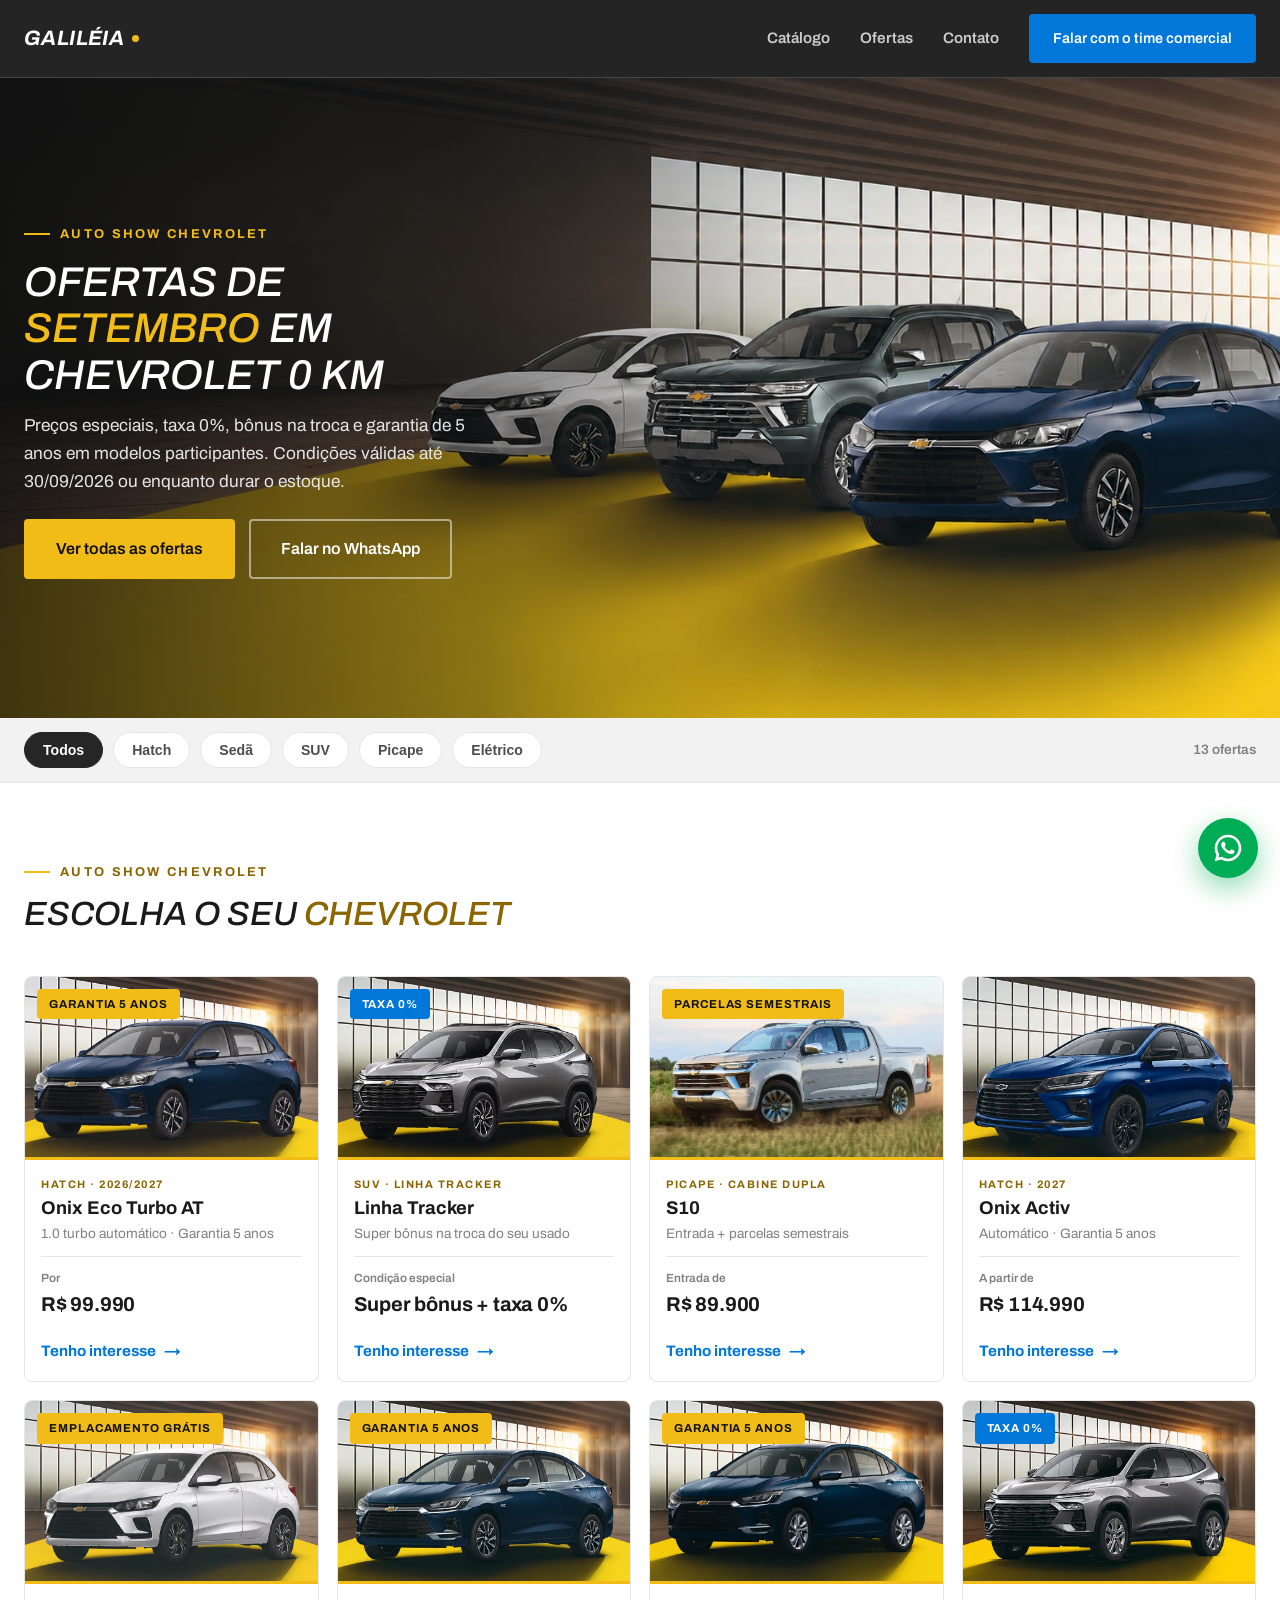
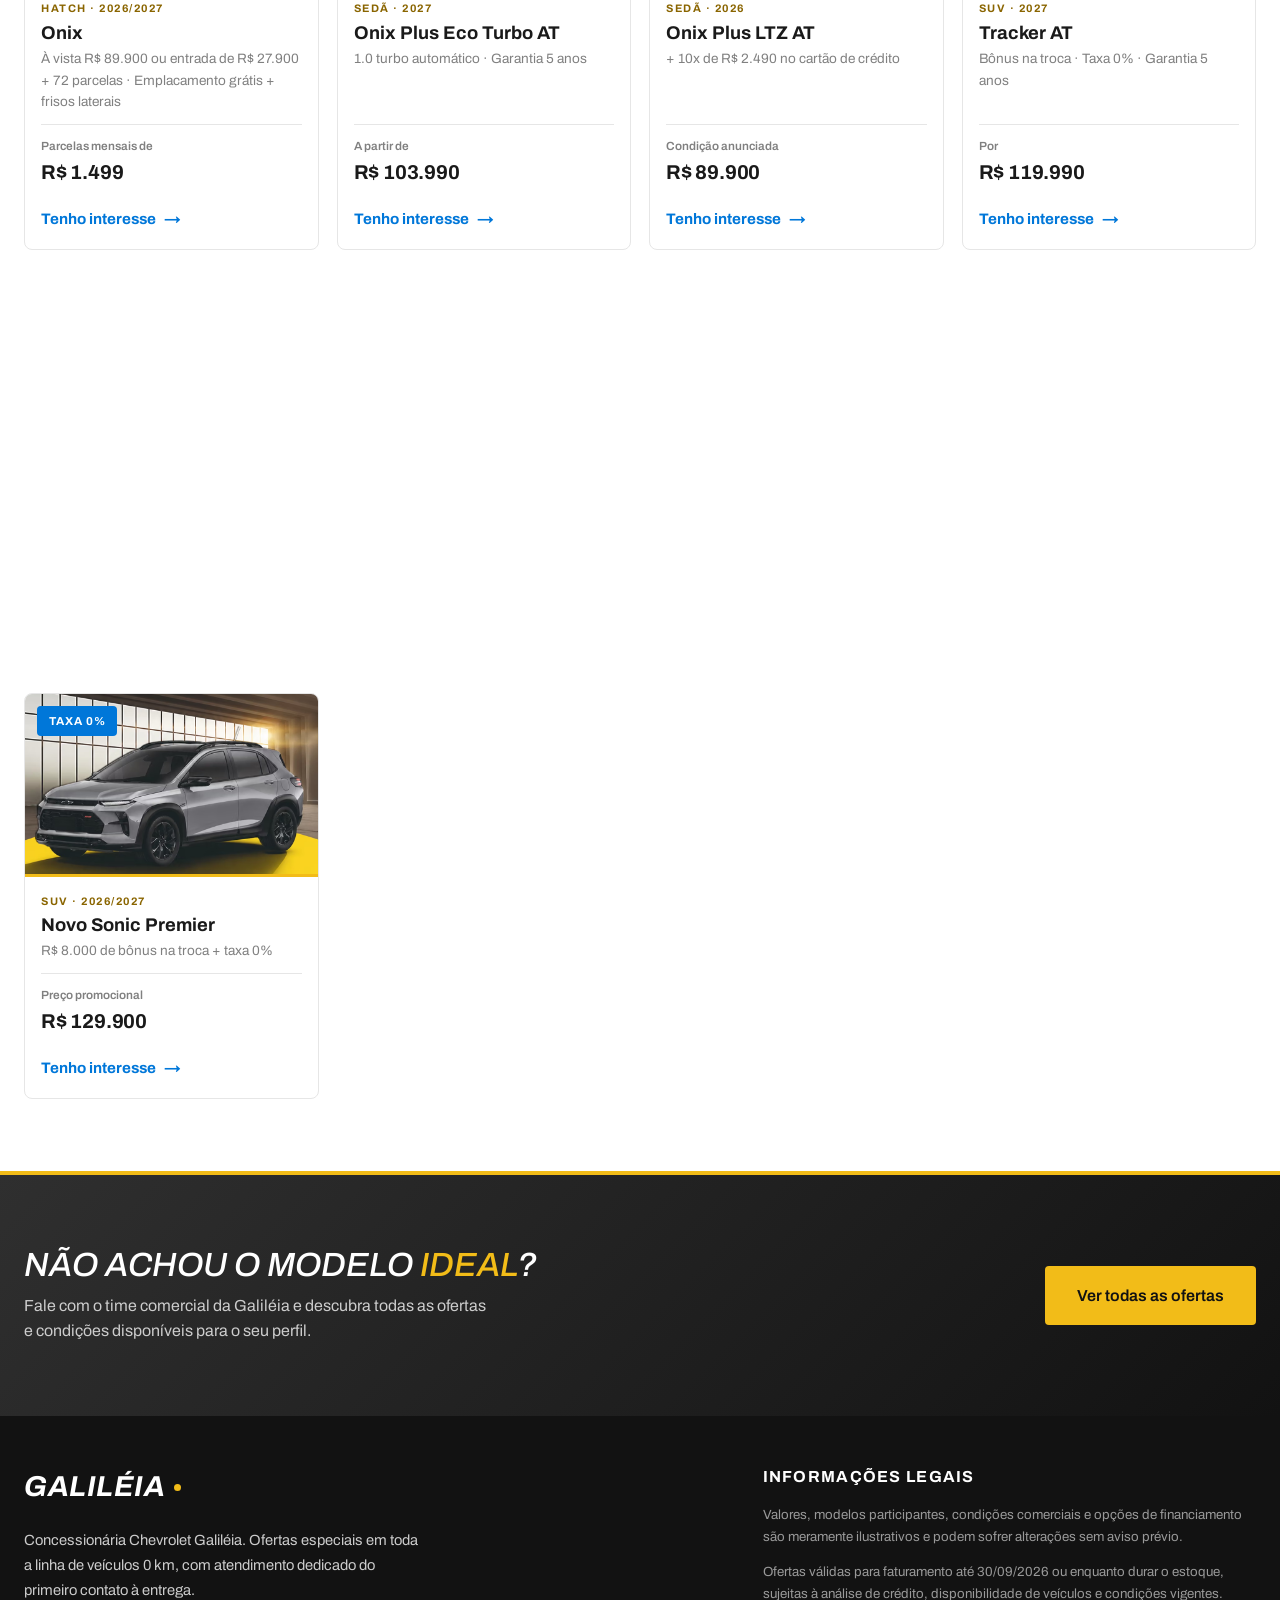
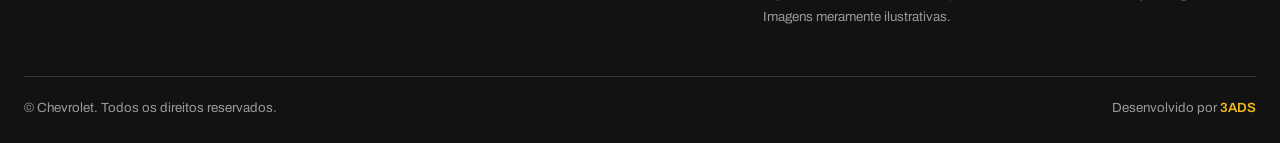
==== commit 3b57e1f8: "Adiciona Microsoft Clarity" ====
--- a/index.html
+++ b/index.html
@@ -1,131 +1,629 @@
 <!DOCTYPE html>
 <html lang="pt-BR">
 <head>
-  <meta charset="utf-8">
-  <meta name="viewport" content="width=device-width, initial-scale=1, viewport-fit=cover">
-  <title>Concessionária Chevrolet | Novos, Seminovos e Serviços | Autorio</title>
-  <meta name="description" content="Negocie seu Chevrolet com a Autorio: veículos novos e seminovos, consórcio, venda direta para CNPJ e manutenção especializada Chevrolet.">
-  <meta name="robots" content="index,follow,max-image-preview:large,max-snippet:-1,max-video-preview:-1">
-  <meta name="theme-color" content="#000000">
-  <link rel="canonical" href="https://autorioconcessionaria.com.br/">
-  <link rel="icon" href="assets/images/favicon.png" sizes="192x192" type="image/png">
-  <link rel="apple-touch-icon" href="assets/images/favicon.png">
-  <link rel="preload" href="assets/fonts/darker-grotesque-variable.woff2" as="font" type="font/woff2" crossorigin>
-  <link rel="preload" href="assets/fonts/inter-variable.woff2" as="font" type="font/woff2" crossorigin>
-  <link rel="preload" href="assets/images/hero-chevrolet.avif" as="image" type="image/avif" fetchpriority="high">
-  <link rel="preconnect" href="https://www.googletagmanager.com" crossorigin>
-  <link rel="preconnect" href="https://www.youtube-nocookie.com" crossorigin>
-  <style>
-    @font-face{font-family:"Darker Grotesque";src:url("assets/fonts/darker-grotesque-variable.woff2") format("woff2");font-style:normal;font-weight:400 900;font-display:swap}
-    @font-face{font-family:Inter;src:url("assets/fonts/inter-variable.woff2") format("woff2");font-style:normal;font-weight:100 900;font-display:swap}
-    :root{color-scheme:dark;--bg:#000;--white:#fff;--green:#92f691;--green-strong:#73ef67;--ink:#0c0e12;--shell:min(90%,1180px);--display:"Darker Grotesque",Inter,system-ui,sans-serif;--body:Inter,system-ui,-apple-system,BlinkMacSystemFont,"Segoe UI",sans-serif}
-    *,*::before,*::after{box-sizing:border-box}html{background:#000}body{margin:0;min-width:280px;overflow-x:hidden;background:#000;color:#fff;font-family:var(--body);line-height:1.6;-webkit-font-smoothing:antialiased}img,svg{display:block;max-width:100%}h1,p{margin-top:0}.shell{width:var(--shell);margin-inline:auto}.desktop-only{display:none}
-    .hero{position:relative;display:grid;place-items:center;min-height:90svh;margin-bottom:2.5rem;isolation:isolate;overflow:hidden}.hero__media,.hero__video,.hero__overlay{position:absolute;inset:0;width:100%;height:100%}.hero__media{z-index:-4;object-fit:cover;object-position:center}.hero__video{z-index:-3;overflow:hidden;opacity:0}.hero__video iframe{position:absolute;top:50%;left:50%;width:177.78vh;min-width:100%;height:56.25vw;min-height:100%;border:0;transform:translate(-50%,-50%) scale(1.02);pointer-events:none}.hero__overlay{z-index:-2;background:linear-gradient(180deg,rgba(0,0,0,.68),rgba(0,0,0,.72))}.hero__content{min-width:0;padding-block:4rem;text-align:center}.hero__logo{width:99px;height:auto;margin:0 auto 1rem}.hero h1{max-width:900px;margin:0 auto 1.25rem;overflow-wrap:anywhere;font-family:var(--display);font-size:clamp(2.5rem,11vw,4rem);font-weight:600;line-height:.92;text-wrap:balance}.hero p{max-width:680px;margin:0 auto 1.5rem;color:#e9e9e9;font-size:clamp(1rem,2vw,1.125rem)}
-    .button{display:inline-flex;min-height:48px;align-items:center;justify-content:center;gap:.5rem;padding:.72rem 1.35rem;border:0;background:#ffbf00;color:var(--ink);font-family:var(--display);font-size:1.05rem;font-weight:750;line-height:1;text-decoration:none}.button--whatsapp{background:var(--green-strong)}.button svg{width:20px;height:20px;fill:currentColor}@media(min-width:768px){.desktop-only{display:block}.hero{min-height:95svh}.hero__logo{width:158px}.hero h1{font-size:4rem}}
-  </style>
-  <link rel="preload" href="assets/css/style.css?v=20260921" as="style">
-  <link id="site-css" rel="stylesheet" href="assets/css/style.css?v=20260921" media="print">
-  <noscript><link rel="stylesheet" href="assets/css/style.css?v=20260921"></noscript>
-  <script src="assets/js/gtm.js?v=20260923-clarity2"></script>
-  <meta property="og:locale" content="pt_BR">
-  <meta property="og:type" content="website">
-  <meta property="og:title" content="Negocie seu Chevrolet com a concessionária oficial da região">
-  <meta property="og:description" content="Condições facilitadas, atendimento consultivo e a confiança de uma concessionária autorizada Chevrolet.">
-  <meta property="og:url" content="https://autorioconcessionaria.com.br/">
-  <meta property="og:site_name" content="Chevrolet Autorio">
-  <meta property="og:image" content="https://autorioconcessionaria.com.br/assets/images/chevrolet-autorio-fachada.jpg">
-  <meta property="og:image:width" content="1024">
-  <meta property="og:image:height" content="768">
-  <meta property="og:image:alt" content="Fachada da concessionária Chevrolet Autorio">
-  <meta name="twitter:card" content="summary_large_image">
-  <script type="application/ld+json">
-  {
-    "@context": "https://schema.org",
-    "@type": "AutoDealer",
-    "name": "Chevrolet Autorio",
-    "legalName": "AUTORIO VEICULOS E EQUIPAMENTOS LTDA",
-    "url": "https://autorioconcessionaria.com.br/",
-    "logo": "https://autorioconcessionaria.com.br/assets/images/favicon.png",
-    "image": "https://autorioconcessionaria.com.br/assets/images/chevrolet-autorio-fachada.jpg",
-    "description": "Concessionária autorizada Chevrolet com veículos novos, seminovos, consórcio, venda direta para CNPJ e manutenção especializada.",
-    "telephone": ["+55 64 2101-5100", "+55 64 2101-5131"],
-    "taxID": "00.062.851/0001-69",
-    "brand": {"@type": "Brand", "name": "Chevrolet"}
+<meta charset="UTF-8">
+<meta name="viewport" content="width=device-width, initial-scale=1.0">
+<title>Auto Show Chevrolet — Ofertas de Setembro | Galiléia</title>
+<meta name="description" content="Confira as ofertas do Auto Show Chevrolet da Galiléia: preços especiais, taxa 0%, bônus na troca e garantia de 5 anos. Válidas até 30/09/2026 ou enquanto durar o estoque.">
+<meta name="robots" content="index, follow">
+<link rel="canonical" href="https://ofertas.galileiaconcessionaria.com.br/">
+<meta name="theme-color" content="#121212">
+
+<!-- Open Graph / Facebook -->
+<meta property="og:type" content="website">
+<meta property="og:locale" content="pt_BR">
+<meta property="og:site_name" content="Galiléia Chevrolet">
+<meta property="og:title" content="Auto Show Chevrolet — Ofertas de Setembro | Galiléia">
+<meta property="og:description" content="Ofertas Chevrolet com preços especiais, taxa 0%, bônus na troca e garantia de 5 anos. Válidas até 30/09/2026 ou enquanto durar o estoque.">
+<meta property="og:url" content="https://ofertas.galileiaconcessionaria.com.br/">
+<meta property="og:image" content="https://ofertas.galileiaconcessionaria.com.br/images-ofertas/banner-desktop.jpg">
+<meta property="og:image:width" content="1920">
+<meta property="og:image:height" content="760">
+
+<!-- Twitter Card -->
+<meta name="twitter:card" content="summary_large_image">
+<meta name="twitter:title" content="Auto Show Chevrolet — Ofertas de Setembro | Galiléia">
+<meta name="twitter:description" content="Ofertas Chevrolet com preços especiais, taxa 0%, bônus na troca e garantia de 5 anos. Válidas até 30/09/2026.">
+<meta name="twitter:image" content="https://ofertas.galileiaconcessionaria.com.br/images-ofertas/banner-desktop.jpg">
+
+<link rel="icon" type="image/svg+xml" href="images-ofertas/favicon.svg">
+<link rel="apple-touch-icon" href="images-ofertas/favicon.svg">
+
+<link rel="preconnect" href="https://fonts.googleapis.com">
+<link rel="preconnect" href="https://fonts.gstatic.com" crossorigin>
+<link rel="preconnect" href="https://brands.gm-cdn.com" crossorigin>
+<link rel="preconnect" href="https://www.googletagmanager.com">
+<link rel="preload" as="image" href="images-ofertas/banner-mobile.jpg" media="(max-width:700px)" fetchpriority="high">
+<link rel="preload" as="image" href="images-ofertas/banner-desktop.jpg" media="(min-width:701px)" fetchpriority="high">
+<link href="https://fonts.googleapis.com/css2?family=Archivo:ital,wght@0,400;0,500;0,600;0,700;0,900;1,400;1,500;1,600;1,700&amp;display=swap" rel="stylesheet">
+
+<!-- Google Tag Manager -->
+<script>(function(w,d,s,l,i){w[l]=w[l]||[];w[l].push({'gtm.start':new Date().getTime(),event:'gtm.js'});var f=d.getElementsByTagName(s)[0],j=d.createElement(s),dl=l!='dataLayer'?'&l='+l:'';j.async=true;j.src='https://www.googletagmanager.com/gtm.js?id='+i+dl;f.parentNode.insertBefore(j,f);})(window,document,'script','dataLayer','GTM-P22BFJC');</script>
+<script>(function(w,d,s,l,i){w[l]=w[l]||[];w[l].push({'gtm.start':new Date().getTime(),event:'gtm.js'});var f=d.getElementsByTagName(s)[0],j=d.createElement(s),dl=l!='dataLayer'?'&l='+l:'';j.async=true;j.src='https://www.googletagmanager.com/gtm.js?id='+i+dl;f.parentNode.insertBefore(j,f);})(window,document,'script','dataLayer','GTM-NJH35M5');</script>
+<!-- End Google Tag Manager -->
+
+<!-- Microsoft Clarity -->
+<script type="text/javascript">
+  (function(c,l,a,r,i,t,y){
+    c[a]=c[a]||function(){(c[a].q=c[a].q||[]).push(arguments)};
+    t=l.createElement(r);t.async=1;t.src="https://www.clarity.ms/tag/"+i;
+    y=l.getElementsByTagName(r)[0];y.parentNode.insertBefore(t,y);
+  })(window,document,"clarity","script","yn2vg4cooq");
+</script>
+<!-- End Microsoft Clarity -->
+
+<script type="application/ld+json">
+{
+  "@context": "https://schema.org",
+  "@type": "AutoDealer",
+  "name": "Galiléia Chevrolet",
+  "url": "https://ofertas.galileiaconcessionaria.com.br/",
+  "logo": "https://ofertas.galileiaconcessionaria.com.br/images-ofertas/favicon.svg",
+  "image": "https://ofertas.galileiaconcessionaria.com.br/images-ofertas/banner-desktop.jpg",
+  "description": "Concessionária Chevrolet Galiléia. Ofertas do Auto Show Chevrolet válidas até 30 de setembro de 2026 ou enquanto durar o estoque.",
+  "areaServed": "BR",
+  "makesOffer": [
+    {"@type":"Offer","itemOffered":{"@type":"Car","name":"Chevrolet Onix Eco Turbo AT 2026/2027","bodyType":"Hatch"},"price":"99990","priceCurrency":"BRL","priceValidUntil":"2026-09-30","availability":"https://schema.org/InStock"},
+    {"@type":"Offer","itemOffered":{"@type":"Car","name":"Chevrolet Onix Activ 2027","bodyType":"Hatch"},"price":"114990","priceCurrency":"BRL","priceValidUntil":"2026-09-30","availability":"https://schema.org/InStock"},
+    {"@type":"Offer","itemOffered":{"@type":"Car","name":"Chevrolet Onix 2026/2027","bodyType":"Hatch"},"price":"89900","priceCurrency":"BRL","priceValidUntil":"2026-09-30","availability":"https://schema.org/InStock"},
+    {"@type":"Offer","itemOffered":{"@type":"Car","name":"Chevrolet Onix Plus Eco Turbo AT 2027","bodyType":"Sedan"},"price":"103990","priceCurrency":"BRL","priceValidUntil":"2026-09-30","availability":"https://schema.org/InStock"},
+    {"@type":"Offer","itemOffered":{"@type":"Car","name":"Chevrolet Onix Plus LTZ AT 2026","bodyType":"Sedan"},"price":"89900","priceCurrency":"BRL","priceValidUntil":"2026-09-30","availability":"https://schema.org/InStock"},
+    {"@type":"Offer","itemOffered":{"@type":"Car","name":"Chevrolet Tracker AT 2027","bodyType":"SUV"},"price":"119990","priceCurrency":"BRL","priceValidUntil":"2026-09-30","availability":"https://schema.org/InStock"},
+    {"@type":"Offer","itemOffered":{"@type":"Car","name":"Chevrolet Trailblazer High Country 2026","bodyType":"SUV"},"price":"389900","priceCurrency":"BRL","priceValidUntil":"2026-09-30","availability":"https://schema.org/InStock"},
+    {"@type":"Offer","itemOffered":{"@type":"Car","name":"Chevrolet Captiva EV 2026","bodyType":"SUV"},"price":"219990","priceCurrency":"BRL","priceValidUntil":"2026-09-30","availability":"https://schema.org/InStock"},
+    {"@type":"Offer","itemOffered":{"@type":"Car","name":"Chevrolet Spark Activ 2026","bodyType":"SUV"},"price":"144990","priceCurrency":"BRL","priceValidUntil":"2026-09-30","availability":"https://schema.org/InStock"},
+    {"@type":"Offer","itemOffered":{"@type":"Car","name":"Chevrolet Sonic Premier 2026/2027","bodyType":"SUV"},"price":"129900","priceCurrency":"BRL","priceValidUntil":"2026-09-30","availability":"https://schema.org/InStock"}
+  ]
+}
+</script>
+<style>
+/* ===== Fontes oficiais Chevrolet (GM CDN) com fallback Archivo ===== */
+@font-face{font-family:'ChevySans';src:url('https://brands.gm-cdn.com/gbds/chevrolet-2023/fonts/ChevySans-Medium.woff2') format('woff2');font-weight:500;font-style:normal;font-display:swap}
+@font-face{font-family:'ChevySans';src:url('https://brands.gm-cdn.com/gbds/chevrolet-2023/fonts/ChevySans-Demi.woff2') format('woff2');font-weight:600;font-style:normal;font-display:swap}
+@font-face{font-family:'ChevySans';src:url('https://brands.gm-cdn.com/gbds/chevrolet-2023/fonts/ChevySans-Bold.woff2') format('woff2');font-weight:700;font-style:normal;font-display:swap}
+@font-face{font-family:'ChevySans';src:url('https://brands.gm-cdn.com/gbds/chevrolet-2023/fonts/ChevySans-MediumItalic.woff2') format('woff2');font-weight:500;font-style:italic;font-display:swap}
+@font-face{font-family:'ChevySans';src:url('https://brands.gm-cdn.com/gbds/chevrolet-2023/fonts/ChevySans-BoldItalic.woff2') format('woff2');font-weight:700;font-style:italic;font-display:swap}
+
+/* ===== Design Tokens — Chevrolet / Galiléia (grafite + gold, sem azul exceto CTA) ===== */
+:root{
+  --primary:#262626;
+  --primary-deep:#1a1a1a;
+  --primary-deeper:#121212;
+  --accent:#F2BC18;
+  --accent-deep:#d29625;
+  --accent-text:#8a6500;
+  --btn-fill:#0077D9;
+  --btn-fill-deep:#005fa8;
+  --wa:#00AD57;
+  --wa-deep:#039249;
+
+  --bg:#FFFFFF;
+  --surface:#FFFFFF;
+  --surface-2:#F2F2F2;
+  --surface-3:#E6E6E6;
+
+  --t1:#262626;
+  --t2:#4d4d4d;
+  --t3:#808080;
+  --border:#E6E6E6;
+
+  --on-dark-1:#FFFFFF;
+  --on-dark-2:#cccccc;
+  --on-dark-3:#999999;
+  --border-dark:rgba(255,255,255,.16);
+
+  --dark:linear-gradient(135deg,#2f2f2f 0%,#121212 100%);
+
+  --shadow-sm:0 1px 3px rgba(0,0,0,.10);
+  --shadow-md:0 10px 30px rgba(0,0,0,.14);
+
+  --radius:4px;
+  --radius-md:8px;
+
+  --max:1240px;
+  --font-base:'ChevySans','Archivo',Arial,sans-serif;
+}
+
+*{box-sizing:border-box;margin:0;padding:0}
+html{scroll-behavior:smooth}
+body{font-family:var(--font-base);color:var(--t1);background:var(--bg);line-height:1.6;-webkit-font-smoothing:antialiased}
+img{max-width:100%;display:block}
+a{color:inherit;text-decoration:none}
+.container{width:min(var(--max),calc(100% - 32px));margin-inline:auto}
+
+/* ===== Tipografia ===== */
+.eyebrow{font-size:.8rem;font-weight:700;letter-spacing:.18em;text-transform:uppercase;color:var(--accent);display:inline-flex;align-items:center;gap:10px;margin-bottom:14px}
+.eyebrow::before{content:"";width:26px;height:2px;background:var(--accent)}
+h1,h2{font-family:var(--font-base);font-weight:500;font-style:italic;text-transform:uppercase;line-height:1.12}
+h1{font-size:clamp(1.7rem,6vw,2.6rem)}
+h2{font-size:clamp(1.4rem,4vw,2.1rem);color:var(--primary-deep);margin-bottom:14px}
+.accent{color:var(--accent)}
+
+/* ===== Botões ===== */
+.btn{display:inline-flex;align-items:center;justify-content:center;gap:10px;font-family:var(--font-base);font-weight:600;font-size:1rem;padding:15px 30px;border-radius:var(--radius);border:2px solid transparent;cursor:pointer;transition:background .18s ease,color .18s ease,transform .18s ease;white-space:nowrap}
+.btn-primary{background:var(--btn-fill);color:#fff}
+.btn-primary:hover{background:var(--btn-fill-deep)}
+.btn-accent{background:var(--accent);color:var(--primary-deeper)}
+.btn-accent:hover{background:var(--accent-deep)}
+.btn-outline{background:transparent;color:var(--primary);border-color:var(--primary)}
+.btn-outline:hover{background:var(--primary);color:#fff}
+.btn-on-dark{color:#fff;border-color:rgba(255,255,255,.5)}
+.eyebrow-deep{color:var(--accent-text)}
+
+/* ===== Header ===== */
+.header{position:sticky;top:0;z-index:50;background:rgba(18,18,18,.92);backdrop-filter:saturate(140%) blur(10px);border-bottom:1px solid var(--border-dark)}
+.header .container{display:flex;align-items:center;justify-content:space-between;padding-block:12px}
+.brand img{height:32px;width:auto;display:block}
+.brand-word{font-family:var(--font-base);font-weight:700;font-style:italic;color:#fff;font-size:1.15rem;letter-spacing:.02em;text-transform:uppercase;display:inline-flex;align-items:center;gap:8px}
+.brand-word::after{content:"";width:7px;height:7px;border-radius:50%;background:var(--accent);flex:none}
+.nav{display:flex;align-items:center;gap:30px}
+.nav a.link{display:none;color:var(--on-dark-2);font-size:.95rem;font-weight:600}
+.nav a.link:hover{color:#fff}
+.header .btn{padding:9px 10px;font-size:.75rem}
+
+/* ===== Hero (mobile-first: banner vertical 500x760) ===== */
+.hero{
+  background:linear-gradient(180deg, rgba(12,12,12,.62) 0%, rgba(12,12,12,.22) 34%, rgba(12,12,12,0) 52%), url('images-ofertas/banner-mobile.jpg') center top/cover no-repeat;
+  color:#fff;min-height:560px;display:flex;align-items:flex-start;
+}
+.hero .container{text-align:center;padding-top:44px}
+.hero .eyebrow{color:var(--accent);justify-content:center}
+.hero h1{color:#fff;margin:0 auto 14px;max-width:15ch}
+.hero p{color:#e6e6e6;font-size:1rem;max-width:34ch;margin-inline:auto}
+.hero-cta{display:flex;flex-wrap:wrap;gap:14px;margin-top:24px;justify-content:center}
+
+/* ===== Barra de filtros (visual — categorias) ===== */
+.filters{background:var(--surface-2);border-bottom:1px solid var(--border);position:sticky;top:57px;z-index:40;overflow-x:auto;-webkit-overflow-scrolling:touch}
+.filters .container{display:flex;align-items:center;gap:10px;flex-wrap:nowrap;padding-block:14px}
+.chip{font-size:.88rem;font-weight:600;color:var(--t2);background:#fff;border:1px solid var(--border);border-radius:100px;padding:8px 16px;cursor:pointer;transition:all .15s ease;flex:none}
+.chip:hover{border-color:var(--primary);color:var(--primary)}
+.chip.is-active{background:var(--primary);color:#fff;border-color:var(--primary)}
+.filters .count{margin-left:12px;font-size:.85rem;color:var(--t3);font-weight:600;flex:none}
+
+/* ===== Catálogo (grid de cards) ===== */
+.catalog{padding:clamp(40px,8vw,72px) 0}
+.cat-head{display:flex;align-items:flex-end;justify-content:space-between;gap:20px;margin-bottom:28px;flex-wrap:wrap}
+.grid{display:grid;grid-template-columns:1fr;gap:18px}
+
+.car-card{background:#fff;border:1px solid var(--border);border-radius:var(--radius-md);overflow:hidden;display:flex;flex-direction:column;transition:transform .2s ease,box-shadow .2s ease,opacity .6s ease,transform .6s ease}
+.car-card:hover{transform:translateY(-5px);box-shadow:var(--shadow-md)}
+.car-thumb{position:relative;aspect-ratio:16/10;background:var(--surface-2) center/cover no-repeat;border-bottom:3px solid var(--accent)}
+.car-thumb--onix-2026{background-image:url('images-ofertas/onix-2026.jpg');background-image:image-set(url('images-ofertas/onix-2026.avif') type('image/avif'),url('images-ofertas/onix-2026.jpg') type('image/jpeg'))}
+.car-thumb--s10-wt{background-image:url('images-ofertas/s10-wt.jpg');background-image:image-set(url('images-ofertas/s10-wt.avif') type('image/avif'),url('images-ofertas/s10-wt.jpg') type('image/jpeg'))}
+.car-thumb--onix-eco{background-image:url('images-ofertas/onix-eco.jpg');background-image:image-set(url('images-ofertas/onix-eco.avif') type('image/avif'),url('images-ofertas/onix-eco.jpg') type('image/jpeg'))}
+.car-thumb--onix-activ{background-image:url('images-ofertas/onix-activ.jpg');background-image:image-set(url('images-ofertas/onix-activ.avif') type('image/avif'),url('images-ofertas/onix-activ.jpg') type('image/jpeg'))}
+.car-thumb--onix-plus-ltz{background-image:url('images-ofertas/onix-plus-ltz.jpg');background-image:image-set(url('images-ofertas/onix-plus-ltz.avif') type('image/avif'),url('images-ofertas/onix-plus-ltz.jpg') type('image/jpeg'))}
+.car-thumb--onix-plus-premier{background-image:url('images-ofertas/onix-plus-premier.jpg');background-image:image-set(url('images-ofertas/onix-plus-premier.avif') type('image/avif'),url('images-ofertas/onix-plus-premier.jpg') type('image/jpeg'))}
+.car-thumb--tracker-at{background-image:url('images-ofertas/tracker-at.jpg');background-image:image-set(url('images-ofertas/tracker-at.avif') type('image/avif'),url('images-ofertas/tracker-at.jpg') type('image/jpeg'))}
+.car-thumb--tracker-premier{background-image:url('images-ofertas/tracker-premier.jpg');background-image:image-set(url('images-ofertas/tracker-premier.avif') type('image/avif'),url('images-ofertas/tracker-premier.jpg') type('image/jpeg'))}
+.car-thumb--sonic-premier{background-image:url('images-ofertas/sonic-premier.jpg');background-image:image-set(url('images-ofertas/sonic-premier.avif') type('image/avif'),url('images-ofertas/sonic-premier.jpg') type('image/jpeg'))}
+.car-thumb--trailblazer{background-image:url('images-ofertas/trailblazer.jpg');background-image:image-set(url('images-ofertas/trailblazer.avif') type('image/avif'),url('images-ofertas/trailblazer.jpg') type('image/jpeg'))}
+.car-thumb--montana-ltz{background-image:url('images-ofertas/montana-ltz.jpg')}
+.car-thumb--montana{background-image:url('images-ofertas/montana.jpg');background-image:image-set(url('images-ofertas/montana.avif') type('image/avif'),url('images-ofertas/montana.jpg') type('image/jpeg'))}
+.car-thumb--spin-premiere{background-image:url('images-ofertas/spin-premiere.jpg')}
+.car-thumb--spark-activ{background-image:url('images-ofertas/spark-activ.jpg');background-image:image-set(url('images-ofertas/spark-activ.avif') type('image/avif'),url('images-ofertas/spark-activ.jpg') type('image/jpeg'))}
+.car-thumb--captiva{background-image:url('images-ofertas/captiva.jpg');background-image:image-set(url('images-ofertas/captiva.avif') type('image/avif'),url('images-ofertas/captiva.jpg') type('image/jpeg'))}
+.car-badge{position:absolute;top:12px;left:12px;font-size:.72rem;font-weight:700;letter-spacing:.08em;text-transform:uppercase;padding:6px 12px;border-radius:4px;background:var(--accent);color:var(--primary-deeper)}
+.car-badge.blue{background:var(--btn-fill);color:#fff}
+.car-body{padding:16px 16px 18px;display:flex;flex-direction:column;flex:1;gap:5px}
+.car-tag{font-size:.68rem;font-weight:700;letter-spacing:.14em;text-transform:uppercase;color:var(--accent-text)}
+.car-name{font-family:var(--font-base);font-weight:700;font-size:1.15rem;color:var(--primary-deep);line-height:1.1}
+.car-spec{font-size:.85rem;color:var(--t3);margin-bottom:6px}
+.car-price{margin-top:auto;padding-top:12px;border-top:1px solid var(--border)}
+.car-price small{display:block;font-size:.74rem;color:var(--t3);font-weight:600}
+.car-price strong{font-family:var(--font-base);font-weight:700;font-size:1.25rem;color:var(--primary-deep);letter-spacing:-.01em}
+.car-price strong span{font-size:.9rem;font-weight:600;color:var(--t2)}
+.car-cta{margin-top:14px;align-self:flex-start;color:var(--btn-fill);font-weight:700;font-size:.95rem;display:inline-flex;align-items:center;gap:8px;transition:gap .15s ease,color .15s ease}
+.car-cta .arrow{transition:transform .15s ease;font-size:1.05rem;line-height:1}
+.car-cta:hover{color:var(--btn-fill-deep)}
+.car-cta:hover .arrow{transform:translateX(4px)}
+
+/* ===== Faixa CTA ===== */
+.cta-band{background:var(--dark);color:#fff;padding:clamp(44px,8vw,72px) 0;border-top:4px solid var(--accent)}
+.cta-band .container{display:flex;flex-direction:column;align-items:flex-start;justify-content:space-between;gap:24px}
+.cta-band h2{color:#fff;margin-bottom:8px}
+.cta-band p{color:var(--on-dark-2);max-width:52ch}
+.cta-band .btn{width:100%}
+
+/* ===== Footer ===== */
+.footer{background:var(--primary-deeper);color:var(--on-dark-2);padding:48px 0 24px}
+.footer-grid{display:grid;grid-template-columns:1fr;gap:32px}
+.footer .brand img{height:42px;width:auto;margin-bottom:18px}
+.footer .brand-word{font-size:1.6rem;margin-bottom:18px}
+.footer p{font-size:.92rem;line-height:1.7;max-width:50ch}
+.footer h2{color:#fff;font-style:normal;font-weight:700;font-size:1rem;line-height:1.6;margin-bottom:14px;text-transform:uppercase;letter-spacing:.08em}
+.footer .legal p{font-size:.83rem;color:var(--on-dark-3);margin-bottom:12px;max-width:none}
+.footer-bottom{border-top:1px solid var(--border-dark);margin-top:36px;padding-top:20px;display:flex;flex-wrap:wrap;gap:8px 16px;justify-content:space-between;font-size:.83rem;color:var(--on-dark-3)}
+.footer-bottom a{color:var(--accent);font-weight:600}
+.footer-bottom a:hover{text-decoration:underline}
+
+/* ===== WhatsApp flutuante ===== */
+.whatsapp-float{position:fixed;right:16px;bottom:16px;z-index:80;width:56px;height:56px;border-radius:50%;background:var(--wa);box-shadow:0 10px 28px rgba(0,173,87,.45);display:grid;place-items:center;transition:background .18s ease,transform .18s ease}
+.whatsapp-float:hover{background:var(--wa-deep);transform:scale(1.06)}
+.whatsapp-float svg{width:30px;height:30px;fill:#fff}
+
+/* ===== Preferências de privacidade ===== */
+.consent-panel{position:fixed;z-index:1000;right:1rem;bottom:1rem;left:1rem;display:grid;max-width:760px;margin-inline:auto;gap:1rem;padding:1.1rem;border:1px solid #555;border-radius:12px;background:#151515;color:#fff;box-shadow:0 18px 50px rgba(0,0,0,.45)}
+.consent-panel[hidden],.privacy-preferences[hidden]{display:none}
+.consent-panel strong{font-size:1.15rem}
+.consent-panel p{margin:.3rem 0 0;color:#d0d0d0;font-size:.8rem;line-height:1.45}
+.consent-panel a{color:#fff;text-decoration:underline;text-underline-offset:3px}
+.consent-panel__actions{display:flex;flex-wrap:wrap;align-items:center;gap:.6rem}
+.consent-panel button,.privacy-preferences{min-height:42px;padding:.55rem .9rem;border:1px solid #777;border-radius:7px;background:transparent;color:#fff;font:700 .8rem var(--font-base);cursor:pointer}
+.consent-panel button.is-primary{border-color:var(--accent);background:var(--accent);color:#111}
+.privacy-preferences{position:fixed;z-index:900;bottom:1rem;left:1rem;min-height:38px;background:#151515;box-shadow:0 8px 24px rgba(0,0,0,.35)}
+
+/* ===== Scroll reveal ===== */
+.reveal-pending{opacity:0;transform:translateY(28px);transition:opacity .6s ease,transform .6s ease}
+.reveal-pending.is-visible{opacity:1;transform:none}
+.grid .reveal-pending:nth-child(2){transition-delay:.05s}
+.grid .reveal-pending:nth-child(3){transition-delay:.1s}
+.grid .reveal-pending:nth-child(4){transition-delay:.15s}
+@media (prefers-reduced-motion:reduce){
+  .reveal-pending,.car-card,.whatsapp-float{transition:none!important}
+  .reveal-pending{opacity:1;transform:none}
+}
+
+/* ===== Responsivo — mobile first, escalando para telas maiores ===== */
+@media (min-width:481px){ .grid{grid-template-columns:repeat(2,1fr)} }
+@media (min-width:701px){
+  .container{width:min(var(--max),calc(100% - 48px))}
+  .header .container{padding-block:14px}
+  .brand img{height:38px}
+  .brand-word{font-size:1.3rem}
+  .header .btn{padding:11px 22px;font-size:.9rem}
+  .hero{
+    background:linear-gradient(90deg, rgba(12,12,12,.78) 0%, rgba(12,12,12,.45) 38%, rgba(12,12,12,.05) 62%, rgba(12,12,12,0) 100%), url('images-ofertas/banner-desktop.jpg') center/cover no-repeat;
+    min-height:640px;align-items:center;
   }
-  </script>
+  .hero .container{text-align:left;padding-top:0}
+  .hero .eyebrow{justify-content:flex-start}
+  .hero h1{font-size:clamp(2rem,3.6vw,2.6rem);margin-inline:0;max-width:17ch}
+  .hero p{font-size:1.08rem;max-width:46ch;margin-inline:0}
+  .hero-cta{justify-content:flex-start}
+  .filters{top:69px}
+  .filters .container{flex-wrap:wrap}
+  .chip{padding:9px 18px}
+  .filters .count{margin-left:auto}
+  .cta-band .container{flex-direction:row;align-items:center}
+  .cta-band .btn{width:auto}
+  .footer-grid{grid-template-columns:1.4fr 1fr;gap:48px}
+  .footer .brand img{height:50px}
+  .footer .brand-word{font-size:1.8rem}
+  .whatsapp-float{right:22px;bottom:22px;width:60px;height:60px}
+  .whatsapp-float svg{width:32px;height:32px}
+}
+@media (min-width:821px){ .grid{grid-template-columns:repeat(3,1fr)} }
+@media (min-width:901px){ .nav a.link{display:inline-block} }
+@media (min-width:1101px){ .grid{grid-template-columns:repeat(4,1fr)} }
+@media (min-width:1600px){ .container{max-width:1440px} .grid{grid-template-columns:repeat(5,1fr)} }
+@media (min-width:700px){.consent-panel{grid-template-columns:1fr auto;align-items:end}.consent-panel__actions{justify-content:flex-end}}
+.catalog .accent{color:var(--accent-text)}
+</style>
 </head>
 <body>
-  <a class="skip-link" href="#conteudo">Ir para o conteúdo</a>
-  <main id="conteudo">
-    <section class="hero" aria-labelledby="hero-title">
-      <img class="hero__media" src="assets/images/hero-chevrolet.avif" width="640" height="360" alt="" fetchpriority="high" decoding="async">
-      <div class="hero__video" aria-hidden="true"><iframe data-src="https://www.youtube-nocookie.com/embed/t5a-Jb6JG5s?autoplay=1&amp;mute=1&amp;controls=0&amp;loop=1&amp;playlist=t5a-Jb6JG5s&amp;playsinline=1&amp;rel=0&amp;modestbranding=1" width="1920" height="1080" title="Vídeo Chevrolet" tabindex="-1" allow="autoplay; encrypted-media" referrerpolicy="strict-origin-when-cross-origin" allowfullscreen></iframe></div>
-      <div class="hero__overlay" aria-hidden="true"></div>
-      <div class="hero__content shell">
-        <img class="hero__logo" src="assets/images/logo-chevrolet.svg" width="158" height="74" alt="Chevrolet">
-        <h1 id="hero-title">Negocie seu Chevrolet direto com a concessionária oficial da região.</h1>
-        <p>Condições facilitadas, atendimento consultivo e a confiança<br class="desktop-only"> de uma concessionária autorizada Chevrolet.</p>
-        <a class="button button--whatsapp" href="https://wa.me/5564936180161?text=Ol%C3%A1%21%20Quero%20mais%20informa%C3%A7%C3%B5es%20sobre%20os%20ve%C3%ADculos%20da%20Chevrolet%21" target="_blank" rel="noopener noreferrer">
-          <svg class="button__icon" aria-hidden="true" viewBox="0 0 24 24" fill="currentColor"><path fill-rule="evenodd" clip-rule="evenodd" d="M17.415 14.382C17.117 14.233 15.656 13.515 15.384 13.415C15.112 13.315 14.914 13.267 14.715 13.565C14.517 13.862 13.948 14.531 13.775 14.729C13.601 14.928 13.428 14.952 13.131 14.804C12.834 14.654 11.876 14.341 10.741 13.329C9.858 12.541 9.261 11.568 9.088 11.27C8.915 10.973 9.069 10.812 9.218 10.664C9.352 10.531 9.515 10.317 9.664 10.144C9.813 9.97103 9.862 9.84603 9.961 9.64703C10.061 9.44903 10.011 9.27603 9.936 9.12703C9.862 8.97803 9.268 7.51503 9.02 6.92003C8.779 6.34103 8.534 6.42003 8.352 6.41003C8.178 6.40203 7.98 6.40003 7.782 6.40003C7.584 6.40003 7.262 6.47403 6.99 6.77203C6.717 7.06903 5.95 7.78803 5.95 9.25103C5.95 10.713 7.014 12.126 7.163 12.325C7.312 12.524 9.258 15.525 12.239 16.812C12.949 17.118 13.502 17.301 13.933 17.437C14.645 17.664 15.293 17.632 15.805 17.555C16.375 17.47 17.563 16.836 17.811 16.142C18.059 15.448 18.058 14.853 17.984 14.729C17.91 14.605 17.712 14.531 17.414 14.382M11.992 21.785H11.988C10.2174 21.7854 8.47937 21.3094 6.956 20.407L6.596 20.193L2.854 21.175L3.853 17.527L3.618 17.153C2.62809 15.5774 2.10424 13.7538 2.107 11.893C2.109 6.44303 6.543 2.00903 11.996 2.00903C13.2948 2.00509 14.5814 2.25934 15.781 2.75702C16.9807 3.2547 18.0694 3.98587 18.984 4.90803C19.9045 5.82433 20.6341 6.91412 21.1305 8.11431C21.6269 9.3145 21.8803 10.6012 21.876 11.9C21.874 17.35 17.44 21.785 11.992 21.785ZM20.404 3.48803C19.3021 2.3793 17.9913 1.50013 16.5474 0.901413C15.1035 0.302696 13.5551 -0.0036753 11.992 3.32698e-05C5.438 3.32698e-05 0.102 5.33503 0.1 11.892C0.096774 13.9788 0.644198 16.0295 1.687 17.837L0 24L6.304 22.346C8.04817 23.2954 10.0022 23.7932 11.988 23.794H11.993C18.547 23.794 23.883 18.459 23.885 11.901C23.8899 10.3383 23.5848 8.79011 22.9875 7.34603C22.3902 5.90196 21.5124 4.59067 20.405 3.48803"/></svg>
-          Fale com um especialista
-        </a>
+
+<!-- Google Tag Manager (noscript) -->
+<noscript><iframe src="https://www.googletagmanager.com/ns.html?id=GTM-P22BFJC" height="0" width="0" style="display:none;visibility:hidden"></iframe></noscript>
+<noscript><iframe src="https://www.googletagmanager.com/ns.html?id=GTM-NJH35M5" height="0" width="0" style="display:none;visibility:hidden"></iframe></noscript>
+<!-- End Google Tag Manager (noscript) -->
+
+<!-- ===== HEADER ===== -->
+<header class="header">
+  <div class="container">
+    <a class="brand" href="#" aria-label="Galiléia"><span class="brand-word">Galiléia</span></a>
+    <nav class="nav" aria-label="Navegação principal">
+      <a class="link" href="#catalogo">Catálogo</a>
+      <a class="link" href="#ofertas">Ofertas</a>
+      <a class="link" href="#contato">Contato</a>
+      <a class="btn btn-primary" href="https://tintim.link/whatsapp/da0e8764-2846-4dcc-a7d2-c2a6366cd91c/4d6bd350-e1dd-4b16-b183-628323c2634e" target="_blank" rel="noopener">Falar com o time comercial</a>
+    </nav>
+  </div>
+</header>
+
+<!-- ===== HERO ===== -->
+<section class="hero">
+  <div class="container">
+    <span class="eyebrow">Auto Show Chevrolet</span>
+    <h1>Ofertas de <span class="accent">setembro</span> em Chevrolet 0 km</h1>
+    <p>Preços especiais, taxa 0%, bônus na troca e garantia de 5 anos em modelos participantes. Condições válidas até 30/09/2026 ou enquanto durar o estoque.</p>
+    <div class="hero-cta">
+      <a class="btn btn-accent" href="#catalogo">Ver todas as ofertas</a>
+      <a class="btn btn-outline btn-on-dark" href="https://tintim.link/whatsapp/da0e8764-2846-4dcc-a7d2-c2a6366cd91c/4d6bd350-e1dd-4b16-b183-628323c2634e" target="_blank" rel="noopener">Falar no WhatsApp</a>
+    </div>
+  </div>
+</section>
+
+<!-- ===== FILTROS (categorias — visual; filtro funcional exige um pequeno script) ===== -->
+<div class="filters">
+  <div class="container">
+    <button class="chip is-active" type="button" data-filter="all" aria-pressed="true">Todos</button>
+    <button class="chip" type="button" data-filter="hatch" aria-pressed="false">Hatch</button>
+    <button class="chip" type="button" data-filter="seda" aria-pressed="false">Sedã</button>
+    <button class="chip" type="button" data-filter="suv" aria-pressed="false">SUV</button>
+    <button class="chip" type="button" data-filter="picape" aria-pressed="false">Picape</button>
+    <button class="chip" type="button" data-filter="eletrico" aria-pressed="false">Elétrico</button>
+    <span class="count" role="status" aria-live="polite">13 ofertas</span>
+  </div>
+</div>
+
+<!-- ===== CATÁLOGO ===== -->
+<section id="catalogo" class="catalog">
+  <div class="container">
+    <div class="cat-head reveal">
+      <div>
+        <span class="eyebrow eyebrow-deep">Auto Show Chevrolet</span>
+        <h2>Escolha o seu <span class="accent">Chevrolet</span></h2>
       </div>
-    </section>
-    <section class="models shell" aria-labelledby="models-title">
-      <h2 id="models-title" class="sr-only">Modelos Chevrolet em destaque</h2>
-      <div class="models__grid">
-        <a class="vehicle-card reveal" href="https://wa.me/5564936180161?text=Ol%C3%A1%21%20Quero%20mais%20informa%C3%A7%C3%B5es%20sobre%20os%20ve%C3%ADculos%20da%20Chevrolet%21" target="_blank" rel="noopener noreferrer"><img src="assets/images/onix.webp" width="414" height="219" alt="Chevrolet Onix branco" loading="lazy" decoding="async"><h3>Onix – Compacto econômico e tecnológico</h3><span>Quero saber mais →</span></a>
-        <a class="vehicle-card reveal" href="https://wa.me/5564936180161?text=Ol%C3%A1%21%20Quero%20mais%20informa%C3%A7%C3%B5es%20sobre%20os%20ve%C3%ADculos%20da%20Chevrolet%21" target="_blank" rel="noopener noreferrer"><img src="assets/images/onix-plus.webp" width="408" height="204" alt="Chevrolet Onix Plus Sedan branco" loading="lazy" decoding="async"><h3>Onix Plus Sedan – elegante e confortável</h3><span>Quero saber mais →</span></a>
-        <a class="vehicle-card reveal" href="https://wa.me/5564936180161?text=Ol%C3%A1%21%20Quero%20mais%20informa%C3%A7%C3%B5es%20sobre%20os%20ve%C3%ADculos%20da%20Chevrolet%21" target="_blank" rel="noopener noreferrer"><img src="assets/images/tracker.webp" width="344" height="191" alt="Chevrolet Tracker grafite" loading="lazy" decoding="async"><h3>Tracker – SUV com design robusto e modo turbo</h3><span>Quero saber mais →</span></a>
-        <a class="vehicle-card reveal" href="https://wa.me/5564936180161?text=Ol%C3%A1%21%20Quero%20mais%20informa%C3%A7%C3%B5es%20sobre%20os%20ve%C3%ADculos%20da%20Chevrolet%21" target="_blank" rel="noopener noreferrer"><img src="assets/images/spin.webp" width="387" height="221" alt="Chevrolet Spin cinza" loading="lazy" decoding="async"><h3>Spin Jelly – Versatilidade e espaço para toda a família</h3><span>Quero saber mais →</span></a>
-        <a class="vehicle-card reveal" href="https://wa.me/5564936180161?text=Ol%C3%A1%21%20Quero%20mais%20informa%C3%A7%C3%B5es%20sobre%20os%20ve%C3%ADculos%20da%20Chevrolet%21" target="_blank" rel="noopener noreferrer"><img src="assets/images/montana.webp" width="408" height="218" alt="Chevrolet Montana grafite" loading="lazy" decoding="async"><h3>Montana – Design moderno com alma de picape</h3><span>Quero saber mais →</span></a>
-        <a class="vehicle-card reveal" href="https://wa.me/5564936180161?text=Ol%C3%A1%21%20Quero%20mais%20informa%C3%A7%C3%B5es%20sobre%20os%20ve%C3%ADculos%20da%20Chevrolet%21" target="_blank" rel="noopener noreferrer"><img src="assets/images/s10.webp" width="341" height="189" alt="Chevrolet S10 branca" loading="lazy" decoding="async"><h3>S10 – Picape forte para qualquer desafio</h3><span>Quero saber mais →</span></a>
-        <a class="vehicle-card reveal" href="https://wa.me/5564936180161?text=Ol%C3%A1%21%20Quero%20mais%20informa%C3%A7%C3%B5es%20sobre%20os%20ve%C3%ADculos%20da%20Chevrolet%21" target="_blank" rel="noopener noreferrer"><img src="assets/images/equinox.webp" width="400" height="241" alt="Chevrolet Equinox branca" loading="lazy" decoding="async"><h3>Equinox – SUV premium com muito espaço</h3><span>Quero saber mais →</span></a>
-        <a class="vehicle-card reveal" href="https://wa.me/5564936180161?text=Ol%C3%A1%21%20Quero%20mais%20informa%C3%A7%C3%B5es%20sobre%20os%20ve%C3%ADculos%20da%20Chevrolet%21" target="_blank" rel="noopener noreferrer"><img src="assets/images/trailblazer.webp" width="346" height="210" alt="Chevrolet Trailblazer branca" loading="lazy" decoding="async"><h3>Trailblazer – SUV 7 lugares com potência e sofisticação</h3><span>Quero saber mais →</span></a>
-        <a class="vehicle-card reveal" href="https://wa.me/5564936180161?text=Ol%C3%A1%21%20Quero%20mais%20informa%C3%A7%C3%B5es%20sobre%20os%20ve%C3%ADculos%20da%20Chevrolet%21" target="_blank" rel="noopener noreferrer"><img src="assets/images/spark.webp" width="363" height="204" alt="Chevrolet Spark" loading="lazy" decoding="async"><h3>Spark</h3><span>Quero saber mais →</span></a>
-        <a class="vehicle-card reveal" href="https://wa.me/5564936180161?text=Ol%C3%A1%21%20Quero%20mais%20informa%C3%A7%C3%B5es%20sobre%20os%20ve%C3%ADculos%20da%20Chevrolet%21" target="_blank" rel="noopener noreferrer"><img src="assets/images/captiva.webp" width="388" height="201" alt="Nova Chevrolet Captiva branca" loading="lazy" decoding="async"><h3>Nova Captiva</h3><span>Quero saber mais →</span></a>
+    </div>
+
+    <!-- Grade de cards com as ofertas reais (campanha válida até 30/09/2026, salvo indicado).
+         Para adicionar/editar, copie um bloco <article class="car-card"> e troque imagem/nome/valores. -->
+    <div class="grid">
+
+      <!-- ONIX ECO TURBO AT 2026/2027 -->
+      <article class="car-card reveal" data-cat="hatch">
+        <div class="car-thumb car-thumb--onix-eco" role="img" aria-label="Chevrolet Onix Eco Turbo automático 2026/2027">
+          <span class="car-badge">Garantia 5 anos</span>
+        </div>
+        <div class="car-body">
+          <span class="car-tag">Hatch · 2026/2027</span>
+          <h3 class="car-name">Onix Eco Turbo AT</h3>
+          <p class="car-spec">1.0 turbo automático · Garantia 5 anos</p>
+          <div class="car-price"><small>Por</small><strong>R$ 99.990</strong></div>
+          <a class="car-cta" href="https://tintim.link/whatsapp/da0e8764-2846-4dcc-a7d2-c2a6366cd91c/4d6bd350-e1dd-4b16-b183-628323c2634e" target="_blank" rel="noopener">Tenho interesse <span class="arrow" aria-hidden="true">→</span></a>
+        </div>
+      </article>
+
+      <!-- LINHA TRACKER -->
+      <article class="car-card reveal" data-cat="suv">
+        <div class="car-thumb car-thumb--tracker-premier" role="img" aria-label="Linha Chevrolet Tracker">
+          <span class="car-badge blue">Taxa 0%</span>
+        </div>
+        <div class="car-body">
+          <span class="car-tag">SUV · Linha Tracker</span>
+          <h3 class="car-name">Linha Tracker</h3>
+          <p class="car-spec">Super bônus na troca do seu usado</p>
+          <div class="car-price"><small>Condição especial</small><strong>Super bônus + taxa 0%</strong></div>
+          <a class="car-cta" href="https://tintim.link/whatsapp/da0e8764-2846-4dcc-a7d2-c2a6366cd91c/4d6bd350-e1dd-4b16-b183-628323c2634e" target="_blank" rel="noopener">Tenho interesse <span class="arrow" aria-hidden="true">→</span></a>
+        </div>
+      </article>
+
+      <!-- S10 CABINE DUPLA -->
+      <article class="car-card reveal" data-cat="picape">
+        <div class="car-thumb car-thumb--s10-wt" role="img" aria-label="Chevrolet S10 cabine dupla">
+          <span class="car-badge">Parcelas semestrais</span>
+        </div>
+        <div class="car-body">
+          <span class="car-tag">Picape · Cabine dupla</span>
+          <h3 class="car-name">S10</h3>
+          <p class="car-spec">Entrada + parcelas semestrais</p>
+          <div class="car-price"><small>Entrada de</small><strong>R$ 89.900</strong></div>
+          <a class="car-cta" href="https://tintim.link/whatsapp/da0e8764-2846-4dcc-a7d2-c2a6366cd91c/4d6bd350-e1dd-4b16-b183-628323c2634e" target="_blank" rel="noopener">Tenho interesse <span class="arrow" aria-hidden="true">→</span></a>
+        </div>
+      </article>
+
+      <!-- ONIX ACTIV 2027 -->
+      <article class="car-card reveal" data-cat="hatch">
+        <div class="car-thumb car-thumb--onix-activ" role="img" aria-label="Chevrolet Onix Activ"></div>
+        <div class="car-body">
+          <span class="car-tag">Hatch · 2027</span>
+          <h3 class="car-name">Onix Activ</h3>
+          <p class="car-spec">Automático · Garantia 5 anos</p>
+          <div class="car-price"><small>A partir de</small><strong>R$ 114.990</strong></div>
+          <a class="car-cta" href="https://tintim.link/whatsapp/da0e8764-2846-4dcc-a7d2-c2a6366cd91c/4d6bd350-e1dd-4b16-b183-628323c2634e" target="_blank" rel="noopener">Tenho interesse <span class="arrow" aria-hidden="true">→</span></a>
+        </div>
+      </article>
+
+      <!-- ONIX 2027 -->
+      <article class="car-card reveal" data-cat="hatch">
+        <div class="car-thumb car-thumb--onix-2026" role="img" aria-label="Chevrolet Onix 2027">
+          <span class="car-badge">Emplacamento grátis</span>
+        </div>
+        <div class="car-body">
+          <span class="car-tag">Hatch · 2026/2027</span>
+          <h3 class="car-name">Onix</h3>
+          <p class="car-spec">À vista R$ 89.900 ou entrada de R$ 27.900 + 72 parcelas · Emplacamento grátis + frisos laterais</p>
+          <div class="car-price"><small>Parcelas mensais de</small><strong>R$ 1.499</strong></div>
+          <a class="car-cta" href="https://tintim.link/whatsapp/da0e8764-2846-4dcc-a7d2-c2a6366cd91c/4d6bd350-e1dd-4b16-b183-628323c2634e" target="_blank" rel="noopener">Tenho interesse <span class="arrow" aria-hidden="true">→</span></a>
+        </div>
+      </article>
+
+      <!-- ONIX PLUS ECO 2027 -->
+      <article class="car-card reveal" data-cat="seda">
+        <div class="car-thumb car-thumb--onix-plus-premier" role="img" aria-label="Chevrolet Onix Plus Eco Turbo automático 2027">
+          <span class="car-badge">Garantia 5 anos</span>
+        </div>
+        <div class="car-body">
+          <span class="car-tag">Sedã · 2027</span>
+          <h3 class="car-name">Onix Plus Eco Turbo AT</h3>
+          <p class="car-spec">1.0 turbo automático · Garantia 5 anos</p>
+          <div class="car-price"><small>A partir de</small><strong>R$ 103.990</strong></div>
+          <a class="car-cta" href="https://tintim.link/whatsapp/da0e8764-2846-4dcc-a7d2-c2a6366cd91c/4d6bd350-e1dd-4b16-b183-628323c2634e" target="_blank" rel="noopener">Tenho interesse <span class="arrow" aria-hidden="true">→</span></a>
+        </div>
+      </article>
+
+      <!-- ONIX PLUS LTZ 2026 -->
+      <article class="car-card reveal" data-cat="seda">
+        <div class="car-thumb car-thumb--onix-plus-ltz" role="img" aria-label="Chevrolet Onix Plus LTZ automático 2026">
+          <span class="car-badge">Garantia 5 anos</span>
+        </div>
+        <div class="car-body">
+          <span class="car-tag">Sedã · 2026</span>
+          <h3 class="car-name">Onix Plus LTZ AT</h3>
+          <p class="car-spec">+ 10x de R$ 2.490 no cartão de crédito</p>
+          <div class="car-price"><small>Condição anunciada</small><strong>R$ 89.900</strong></div>
+          <a class="car-cta" href="https://tintim.link/whatsapp/da0e8764-2846-4dcc-a7d2-c2a6366cd91c/4d6bd350-e1dd-4b16-b183-628323c2634e" target="_blank" rel="noopener">Tenho interesse <span class="arrow" aria-hidden="true">→</span></a>
+        </div>
+      </article>
+
+      <!-- TRACKER AT 2027 -->
+      <article class="car-card reveal" data-cat="suv">
+        <div class="car-thumb car-thumb--tracker-at" role="img" aria-label="Chevrolet Tracker AT 2027">
+          <span class="car-badge blue">Taxa 0%</span>
+        </div>
+        <div class="car-body">
+          <span class="car-tag">SUV · 2027</span>
+          <h3 class="car-name">Tracker AT</h3>
+          <p class="car-spec">Bônus na troca · Taxa 0% · Garantia 5 anos</p>
+          <div class="car-price"><small>Por</small><strong>R$ 119.990</strong></div>
+          <a class="car-cta" href="https://tintim.link/whatsapp/da0e8764-2846-4dcc-a7d2-c2a6366cd91c/4d6bd350-e1dd-4b16-b183-628323c2634e" target="_blank" rel="noopener">Tenho interesse <span class="arrow" aria-hidden="true">→</span></a>
+        </div>
+      </article>
+
+      <!-- MONTANA 2027 -->
+      <article class="car-card reveal" data-cat="picape">
+        <div class="car-thumb car-thumb--montana" role="img" aria-label="Chevrolet Montana 2027">
+          <span class="car-badge blue">Taxa 0%</span>
+        </div>
+        <div class="car-body">
+          <span class="car-tag">Picape · 2027</span>
+          <h3 class="car-name">Montana</h3>
+          <p class="car-spec">Condição para CNPJ e Produtor Rural</p>
+          <div class="car-price"><small>Entrada de</small><strong>R$ 59.900</strong></div>
+          <a class="car-cta" href="https://tintim.link/whatsapp/da0e8764-2846-4dcc-a7d2-c2a6366cd91c/4d6bd350-e1dd-4b16-b183-628323c2634e" target="_blank" rel="noopener">Tenho interesse <span class="arrow" aria-hidden="true">→</span></a>
+        </div>
+      </article>
+
+      <!-- TRAILBLAZER 2026 -->
+      <article class="car-card reveal" data-cat="suv">
+        <div class="car-thumb car-thumb--trailblazer" role="img" aria-label="Chevrolet Trailblazer">
+          <span class="car-badge">Pronta entrega</span>
+        </div>
+        <div class="car-body">
+          <span class="car-tag">SUV · 2026</span>
+          <h3 class="car-name">Trailblazer High Country</h3>
+          <p class="car-spec">Ano/modelo 2025/2026 · Pronta entrega</p>
+          <div class="car-price"><small>Por</small><strong>R$ 389.900</strong></div>
+          <a class="car-cta" href="https://tintim.link/whatsapp/da0e8764-2846-4dcc-a7d2-c2a6366cd91c/4d6bd350-e1dd-4b16-b183-628323c2634e" target="_blank" rel="noopener">Tenho interesse <span class="arrow" aria-hidden="true">→</span></a>
+        </div>
+      </article>
+
+      <!-- CAPTIVA EV 2026 -->
+      <article class="car-card reveal" data-cat="eletrico">
+        <div class="car-thumb car-thumb--captiva" role="img" aria-label="Chevrolet Captiva EV 2026">
+          <span class="car-badge blue">Taxa 0%</span>
+        </div>
+        <div class="car-body">
+          <span class="car-tag">Elétrico · 2026</span>
+          <h3 class="car-name">Captiva EV</h3>
+          <p class="car-spec">R$ 15.000 de bônus na troca ou taxa 0%</p>
+          <div class="car-price"><small>Preço promocional à vista</small><strong>R$ 219.990</strong></div>
+          <a class="car-cta" href="https://tintim.link/whatsapp/da0e8764-2846-4dcc-a7d2-c2a6366cd91c/4d6bd350-e1dd-4b16-b183-628323c2634e" target="_blank" rel="noopener">Tenho interesse <span class="arrow" aria-hidden="true">→</span></a>
+        </div>
+      </article>
+
+      <!-- SPARK ACTIV 2026 -->
+      <article class="car-card reveal" data-cat="eletrico">
+        <div class="car-thumb car-thumb--spark-activ" role="img" aria-label="Chevrolet Spark Activ 2026">
+          <span class="car-badge blue">Taxa 0%</span>
+        </div>
+        <div class="car-body">
+          <span class="car-tag">Elétrico · 2026</span>
+          <h3 class="car-name">Spark Activ</h3>
+          <p class="car-spec">100% elétrico · Taxa 0%</p>
+          <div class="car-price"><small>A partir de</small><strong>R$ 144.990</strong></div>
+          <a class="car-cta" href="https://tintim.link/whatsapp/da0e8764-2846-4dcc-a7d2-c2a6366cd91c/4d6bd350-e1dd-4b16-b183-628323c2634e" target="_blank" rel="noopener">Tenho interesse <span class="arrow" aria-hidden="true">→</span></a>
+        </div>
+      </article>
+
+      <!-- NOVO SONIC PREMIER 2026/2027 -->
+      <article class="car-card reveal" data-cat="suv">
+        <div class="car-thumb car-thumb--sonic-premier" role="img" aria-label="Novo Chevrolet Sonic Premier 2026/2027">
+          <span class="car-badge blue">Taxa 0%</span>
+        </div>
+        <div class="car-body">
+          <span class="car-tag">SUV · 2026/2027</span>
+          <h3 class="car-name">Novo Sonic Premier</h3>
+          <p class="car-spec">R$ 8.000 de bônus na troca + taxa 0%</p>
+          <div class="car-price"><small>Preço promocional</small><strong>R$ 129.900</strong></div>
+          <a class="car-cta" href="https://tintim.link/whatsapp/da0e8764-2846-4dcc-a7d2-c2a6366cd91c/4d6bd350-e1dd-4b16-b183-628323c2634e" target="_blank" rel="noopener">Tenho interesse <span class="arrow" aria-hidden="true">→</span></a>
+        </div>
+      </article>
+
+    </div>
+  </div>
+</section>
+
+<!-- ===== FAIXA CTA ===== -->
+<section id="ofertas" class="cta-band reveal">
+  <div class="container">
+    <div>
+      <h2>Não achou o modelo <span class="accent">ideal</span>?</h2>
+      <p>Fale com o time comercial da Galiléia e descubra todas as ofertas e condições disponíveis para o seu perfil.</p>
+    </div>
+    <a class="btn btn-accent" href="https://tintim.link/whatsapp/da0e8764-2846-4dcc-a7d2-c2a6366cd91c/4d6bd350-e1dd-4b16-b183-628323c2634e" target="_blank" rel="noopener">Ver todas as ofertas</a>
+  </div>
+</section>
+
+<!-- ===== FOOTER ===== -->
+<footer id="contato" class="footer reveal">
+  <div class="container">
+    <div class="footer-grid">
+      <div>
+        <a class="brand" href="#" aria-label="Galiléia"><span class="brand-word">Galiléia</span></a>
+        <p>Concessionária Chevrolet Galiléia. Ofertas especiais em toda a linha de veículos 0 km, com atendimento dedicado do primeiro contato à entrega.</p>
       </div>
-    </section>
-    <section class="service service--consorcio shell reveal" aria-labelledby="consorcio-title">
-      <span class="eyebrow">Consórcio</span><h2 id="consorcio-title">Conquiste seu Chevrolet <em>sem pagar juros</em></h2>
-      <p>O consórcio Chevrolet é uma alternativa inteligente para quem deseja adquirir um veículo de forma planejada.</p>
-      <ul class="benefits benefits--four"><li>Parcelas planejadas</li><li>Sem juros</li><li>Planos flexíveis</li><li>Possibilidade de antecipar contemplação</li></ul>
-      <p>Ideal para quem quer trocar de carro com tranquilidade e planejamento financeiro.</p>
-      <a class="button button--whatsapp" href="https://wa.me/5564936180161?text=Ol%C3%A1%21%20Quero%20mais%20informa%C3%A7%C3%B5es%20sobre%20os%20ve%C3%ADculos%20da%20Chevrolet%21" target="_blank" rel="noopener noreferrer">Fale com um especialista</a>
-    </section>
-    <section class="service split shell" aria-labelledby="seminovos-title">
-      <div class="split__copy reveal"><span class="eyebrow">Seminovos</span><h2 id="seminovos-title">Seminovos com procedência garantida</h2><p>Se você busca um carro com excelente custo-benefício, nossos seminovos passam por uma revisão completa antes de serem disponibilizados para venda. Todos os veículos são avaliados para garantir qualidade, segurança e confiabilidade.</p><a class="button button--whatsapp" href="https://wa.me/5564936180161?text=Ol%C3%A1%21%20Quero%20mais%20informa%C3%A7%C3%B5es%20sobre%20os%20ve%C3%ADculos%20da%20Chevrolet%21" target="_blank" rel="noopener noreferrer">Fale com um especialista</a></div>
-      <img class="split__image reveal reveal--right" src="assets/images/seminovos.avif" width="668" height="507" alt="Seminovos Chevrolet com histórico verificado, revisão e procedência garantida" loading="lazy" decoding="async">
-    </section>
-    <section id="cnpj" class="service service--cnpj shell reveal" aria-labelledby="cnpj-title">
-      <span class="eyebrow">Para CNPJ</span><h2 id="cnpj-title">Condições especiais para <em>CNPJ</em></h2><p>Empresários, produtores rurais, taxistas e motoristas de aplicativo podem adquirir veículos Chevrolet com condições exclusivas de venda direta.</p>
-      <ul class="feature-grid"><li><span aria-hidden="true">%</span>Redução de impostos</li><li><span aria-hidden="true">$</span>Valores especiais para CNPJ</li><li><span aria-hidden="true">★</span>Condições exclusivas de fábrica</li><li><span aria-hidden="true">◇</span>Atendimento especializado</li><li><span aria-hidden="true">✓</span>Condições especiais para produtores rurais, taxistas e PCD</li></ul>
-      <p>Uma oportunidade para adquirir seu Chevrolet com mais economia.</p><a class="button button--whatsapp" href="https://wa.me/5564936180161?text=Ol%C3%A1%21%20Quero%20mais%20informa%C3%A7%C3%B5es%20sobre%20os%20ve%C3%ADculos%20da%20Chevrolet%21" target="_blank" rel="noopener noreferrer">Fale com um especialista</a>
-    </section>
-    <section class="service split split--reverse shell" aria-labelledby="manutencao-title">
-      <img class="split__image split__image--portrait reveal" src="assets/images/manutencao.avif" width="616" height="622" alt="Profissional realizando manutenção em um Chevrolet" loading="lazy" decoding="async">
-      <div class="split__copy reveal reveal--right"><span class="eyebrow">Manutenção</span><h2 id="manutencao-title">Cuide do seu Chevrolet com <em>quem entende</em></h2><p>Nossa oficina é equipada com tecnologia de ponta e conta com profissionais especializados em veículos Chevrolet.</p><ul class="benefits benefits--two"><li>Revisão periódica</li><li>Manutenção preventiva</li><li>Diagnóstico eletrônico</li><li>Peças originais Chevrolet</li></ul><p>Manter a revisão em dia garante mais segurança, desempenho e valorização do seu veículo.</p><a class="button button--whatsapp" href="https://wa.me/5564936180161?text=Ol%C3%A1%21%20Quero%20mais%20informa%C3%A7%C3%B5es%20sobre%20os%20ve%C3%ADculos%20da%20Chevrolet%21" target="_blank" rel="noopener noreferrer">Fale com um especialista</a></div>
-    </section>
-    <section class="reasons" aria-labelledby="reasons-title"><div class="shell"><h2 id="reasons-title" class="reveal">Por que escolher a <em>Autorio Chevrolet?</em></h2><ul class="reasons__grid"><li class="reveal"><span aria-hidden="true">◎</span><h3>+ de 40 anos de tradição</h3></li><li class="reveal"><span aria-hidden="true">♢</span><h3>Concessionária autorizada Chevrolet</h3></li><li class="reveal"><span aria-hidden="true">✓</span><h3>Veículos com procedência garantida</h3></li><li class="reveal"><span aria-hidden="true">◉</span><h3>Equipe especializada</h3></li><li class="reveal"><span aria-hidden="true">↗</span><h3>Atendimento completo do início ao pós-venda</h3></li></ul></div></section>
-    <section id="faq" class="faq shell" aria-labelledby="faq-title"><h2 id="faq-title" class="reveal"><em>Dúvidas</em> sobre compra, revisão e serviços</h2><div class="faq__list reveal"><details name="autorio-faq" open><summary>Vocês trabalham apenas com carros novos?</summary><p>Também temos diversas opções de seminovos com procedência garantida.</p></details><details name="autorio-faq"><summary>Posso financiar meu carro?</summary><p>Sim. Oferecemos condições especiais de financiamento.</p></details><details name="autorio-faq"><summary>Vocês fazem revisão mesmo se eu não comprei o carro aqui?</summary><p>Sim. Nossa oficina atende qualquer veículo Chevrolet.</p></details><details name="autorio-faq"><summary>Posso comprar carro com CNPJ?</summary><p>Sim. Trabalhamos com venda direta para empresas e categorias especiais.</p></details></div></section>
-    <section class="quote shell" aria-labelledby="quote-title">
-      <div class="quote__intro reveal"><h2 id="quote-title">Solicite uma cotação agora mesmo!</h2><p>Preencha seus dados e um consultor vai entrar em contato com as melhores condições para você.</p></div>
-      <div class="form-card reveal reveal--right"><h3>Fale com nossa equipe</h3><p>Preencha os dados e um consultor entrará em contato.</p>
-        <form id="lead-form" data-endpoint="https://hook.us2.make.com/tmhlva6f0sud66k6j8cn16mcigbskqrk" data-success="obrigado.html" novalidate>
-          <div class="field"><label for="nome">Nome <span aria-hidden="true">*</span></label><input id="nome" name="nome" type="text" autocomplete="name" required placeholder="Nome"></div>
-          <div class="field"><label for="email">E-mail <span aria-hidden="true">*</span></label><input id="email" name="email" type="email" autocomplete="email" inputmode="email" required placeholder="E-mail"></div>
-          <div class="field"><label for="telefone">Telefone <span aria-hidden="true">*</span></label><input id="telefone" name="telefone" type="tel" autocomplete="tel" inputmode="tel" required minlength="10" maxlength="16" placeholder="Telefone"></div>
-          <fieldset class="field choices"><legend>Serviço de interesse <span aria-hidden="true">*</span></legend><label><input type="radio" name="servico" value="Manutenção" required> Manutenção</label><label><input type="radio" name="servico" value="Para CNPJ"> Para CNPJ</label><label><input type="radio" name="servico" value="Seminovos"> Seminovos</label><label><input type="radio" name="servico" value="Consórcio"> Consórcio</label></fieldset>
-          <input type="hidden" name="form_started_at" value="">
-          <input type="hidden" name="privacy_notice_version" value="2026-09-21">
-          <div class="honeypot" aria-hidden="true"><label for="website">Não preencha este campo</label><input id="website" name="website" type="text" tabindex="-1" autocomplete="off"></div>
-          <label class="form-consent"><input type="checkbox" name="privacy_consent" value="aceito" required> <span>Li e concordo com a <a href="politica-de-privacidade.html" target="_blank" rel="noopener">Política de Privacidade</a> e autorizo o uso dos meus dados para o atendimento solicitado.</span></label>
-          <button class="form-submit" type="submit">Enviar contato</button><p id="form-status" class="form-status" role="status" aria-live="polite"></p>
-        </form>
+      <div class="legal">
+        <h2>Informações legais</h2>
+        <p>Valores, modelos participantes, condições comerciais e opções de financiamento são meramente ilustrativos e podem sofrer alterações sem aviso prévio.</p>
+        <p>Ofertas válidas para faturamento até 30/09/2026 ou enquanto durar o estoque, sujeitas à análise de crédito, disponibilidade de veículos e condições vigentes. Imagens meramente ilustrativas.</p>
       </div>
-    </section>
-  </main>
-  <footer class="footer shell"><p>© 2026 AUTORIO VEICULOS E EQUIPAMENTOS LTDA. Todos os direitos reservados.</p><p>AUTORIO VEICULOS E EQUIPAMENTOS LTDA <strong>|</strong> 00.062.851/0001-69 <strong>|</strong> <a href="tel:+556421015100">(64)&nbsp;2101&#8209;5100</a> – <a href="tel:+556421015131">(64)&nbsp;2101&#8209;5131</a></p><nav class="footer-links" aria-label="Informações legais"><a href="politica-de-privacidade.html">Política de Privacidade</a><a href="termos-de-uso.html">Termos de Uso</a><a href="acessibilidade.html">Acessibilidade</a></nav><p>Desenvolvido por <a href="https://3ads.com.br/" target="_blank" rel="noopener noreferrer"><strong>3ADS</strong></a></p></footer>
-  <script src="assets/js/app.js?v=20260921" defer></script>
+    </div>
+    <div class="footer-bottom">
+      <span>© Chevrolet. Todos os direitos reservados.</span>
+      <span>Desenvolvido por <a href="https://3ads.com.br/" target="_blank" rel="noopener">3ADS</a></span>
+    </div>
+  </div>
+</footer>
+
+<!-- ===== WhatsApp flutuante ===== -->
+<a class="whatsapp-float" href="https://tintim.link/whatsapp/da0e8764-2846-4dcc-a7d2-c2a6366cd91c/4d6bd350-e1dd-4b16-b183-628323c2634e" target="_blank" rel="noopener" aria-label="Falar no WhatsApp">
+  <svg xmlns="http://www.w3.org/2000/svg" viewBox="0 0 24 24" aria-hidden="true"><path d="M7.25361 18.4944L7.97834 18.917C9.18909 19.623 10.5651 20 12.001 20C16.4193 20 20.001 16.4183 20.001 12C20.001 7.58172 16.4193 4 12.001 4C7.5827 4 4.00098 7.58172 4.00098 12C4.00098 13.4363 4.37821 14.8128 5.08466 16.0238L5.50704 16.7478L4.85355 19.1494L7.25361 18.4944ZM2.00516 22L3.35712 17.0315C2.49494 15.5536 2.00098 13.8345 2.00098 12C2.00098 6.47715 6.47813 2 12.001 2C17.5238 2 22.001 6.47715 22.001 12C22.001 17.5228 17.5238 22 12.001 22C10.1671 22 8.44851 21.5064 6.97086 20.6447L2.00516 22ZM8.39232 7.30833C8.5262 7.29892 8.66053 7.29748 8.79459 7.30402C8.84875 7.30758 8.90265 7.31384 8.95659 7.32007C9.11585 7.33846 9.29098 7.43545 9.34986 7.56894C9.64818 8.24536 9.93764 8.92565 10.2182 9.60963C10.2801 9.76062 10.2428 9.95633 10.125 10.1457C10.0652 10.2428 9.97128 10.379 9.86248 10.5183C9.74939 10.663 9.50599 10.9291 9.50599 10.9291C9.50599 10.9291 9.40738 11.0473 9.44455 11.1944C9.45903 11.25 9.50521 11.331 9.54708 11.3991C9.57027 11.4368 9.5918 11.4705 9.60577 11.4938C9.86169 11.9211 10.2057 12.3543 10.6259 12.7616C10.7463 12.8783 10.8631 12.9974 10.9887 13.108C11.457 13.5209 11.9868 13.8583 12.559 14.1082L12.5641 14.1105C12.6486 14.1469 12.692 14.1668 12.8157 14.2193C12.8781 14.2457 12.9419 14.2685 13.0074 14.2858C13.0311 14.292 13.0554 14.2955 13.0798 14.2972C13.2415 14.3069 13.335 14.2032 13.3749 14.1555C14.0984 13.279 14.1646 13.2218 14.1696 13.2222V13.2238C14.2647 13.1236 14.4142 13.0888 14.5476 13.097C14.6085 13.1007 14.6691 13.1124 14.7245 13.1377C15.2563 13.3803 16.1258 13.7587 16.1258 13.7587L16.7073 14.0201C16.8047 14.0671 16.8936 14.1778 16.8979 14.2854C16.9005 14.3523 16.9077 14.4603 16.8838 14.6579C16.8525 14.9166 16.7738 15.2281 16.6956 15.3913C16.6406 15.5058 16.5694 15.6074 16.4866 15.6934C16.3743 15.81 16.2909 15.8808 16.1559 15.9814C16.0737 16.0426 16.0311 16.0714 16.0311 16.0714C15.8922 16.159 15.8139 16.2028 15.6484 16.2909C15.391 16.428 15.1066 16.5068 14.8153 16.5218C14.6296 16.5313 14.4444 16.5447 14.2589 16.5347C14.2507 16.5342 13.6907 16.4482 13.6907 16.4482C12.2688 16.0742 10.9538 15.3736 9.85034 14.402C9.62473 14.2034 9.4155 13.9885 9.20194 13.7759C8.31288 12.8908 7.63982 11.9364 7.23169 11.0336C7.03043 10.5884 6.90299 10.1116 6.90098 9.62098C6.89729 9.01405 7.09599 8.4232 7.46569 7.94186C7.53857 7.84697 7.60774 7.74855 7.72709 7.63586C7.85348 7.51651 7.93392 7.45244 8.02057 7.40811C8.13607 7.34902 8.26293 7.31742 8.39232 7.30833Z"></path></svg>
+</a>
+
+<script>
+(function(){
+  /* Filtro de categorias */
+  var chips = document.querySelectorAll('.filters .chip');
+  var cards = document.querySelectorAll('.car-card');
+  var count = document.querySelector('.filters .count');
+  function apply(f){
+    var n = 0;
+    cards.forEach(function(c){
+      var show = (f === 'all' || c.dataset.cat === f);
+      c.hidden = !show;
+      if (show) n++;
+    });
+    if (count) count.textContent = n + (n === 1 ? ' oferta' : ' ofertas');
+  }
+  chips.forEach(function(ch){
+    ch.addEventListener('click', function(){
+      chips.forEach(function(x){
+        x.classList.remove('is-active');
+        x.setAttribute('aria-pressed', 'false');
+      });
+      ch.classList.add('is-active');
+      ch.setAttribute('aria-pressed', 'true');
+      apply(ch.dataset.filter);
+    });
+  });
+
+  /* Efeito de rolagem / fade-in */
+  var revealEls = document.querySelectorAll('.reveal');
+  if ('IntersectionObserver' in window && revealEls.length && !window.matchMedia('(prefers-reduced-motion: reduce)').matches){
+    revealEls.forEach(function(el){ el.classList.add('reveal-pending'); });
+    var io = new IntersectionObserver(function(entries, obs){
+      entries.forEach(function(entry){
+        if (entry.isIntersecting){
+          entry.target.classList.add('is-visible');
+          obs.unobserve(entry.target);
+        }
+      });
+    }, {threshold:0.12, rootMargin:'0px 0px -6%'});
+    revealEls.forEach(function(el){ io.observe(el); });
+  }
+})();
+</script>
 </body>
 </html>
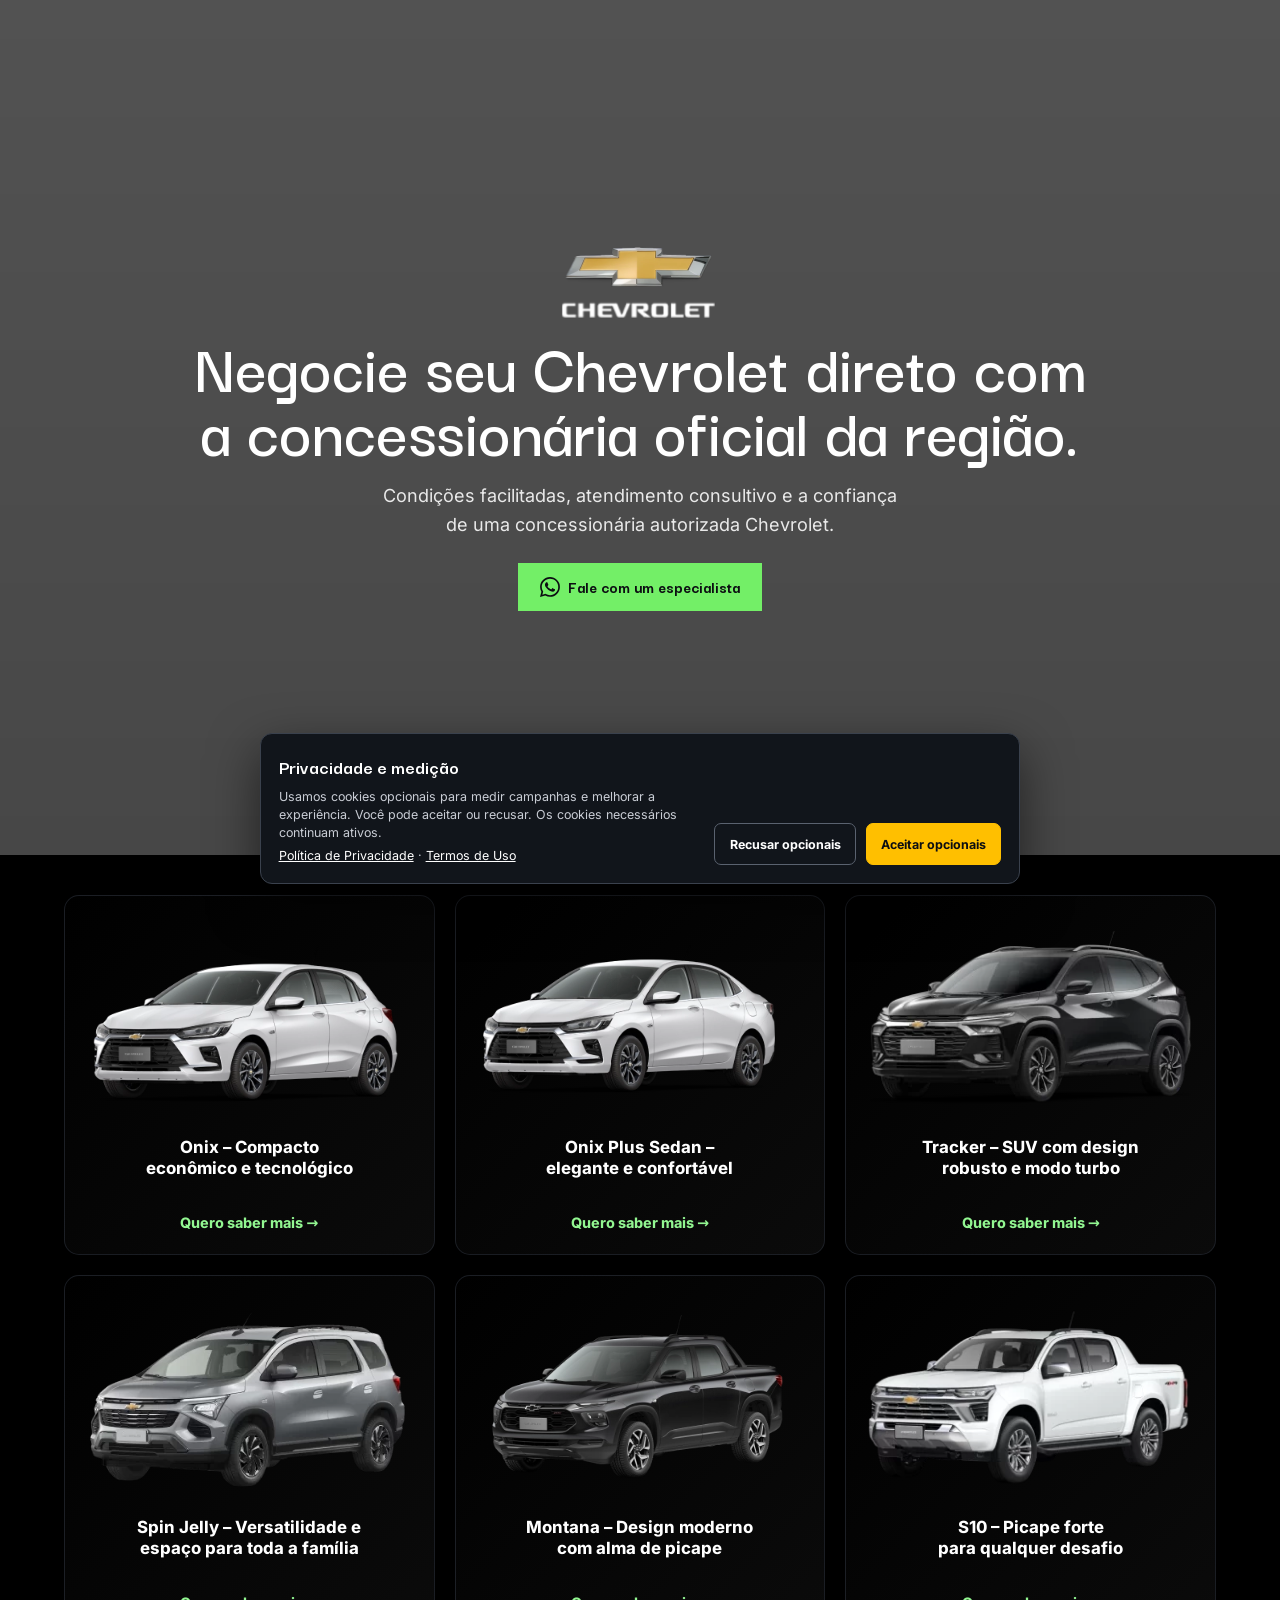
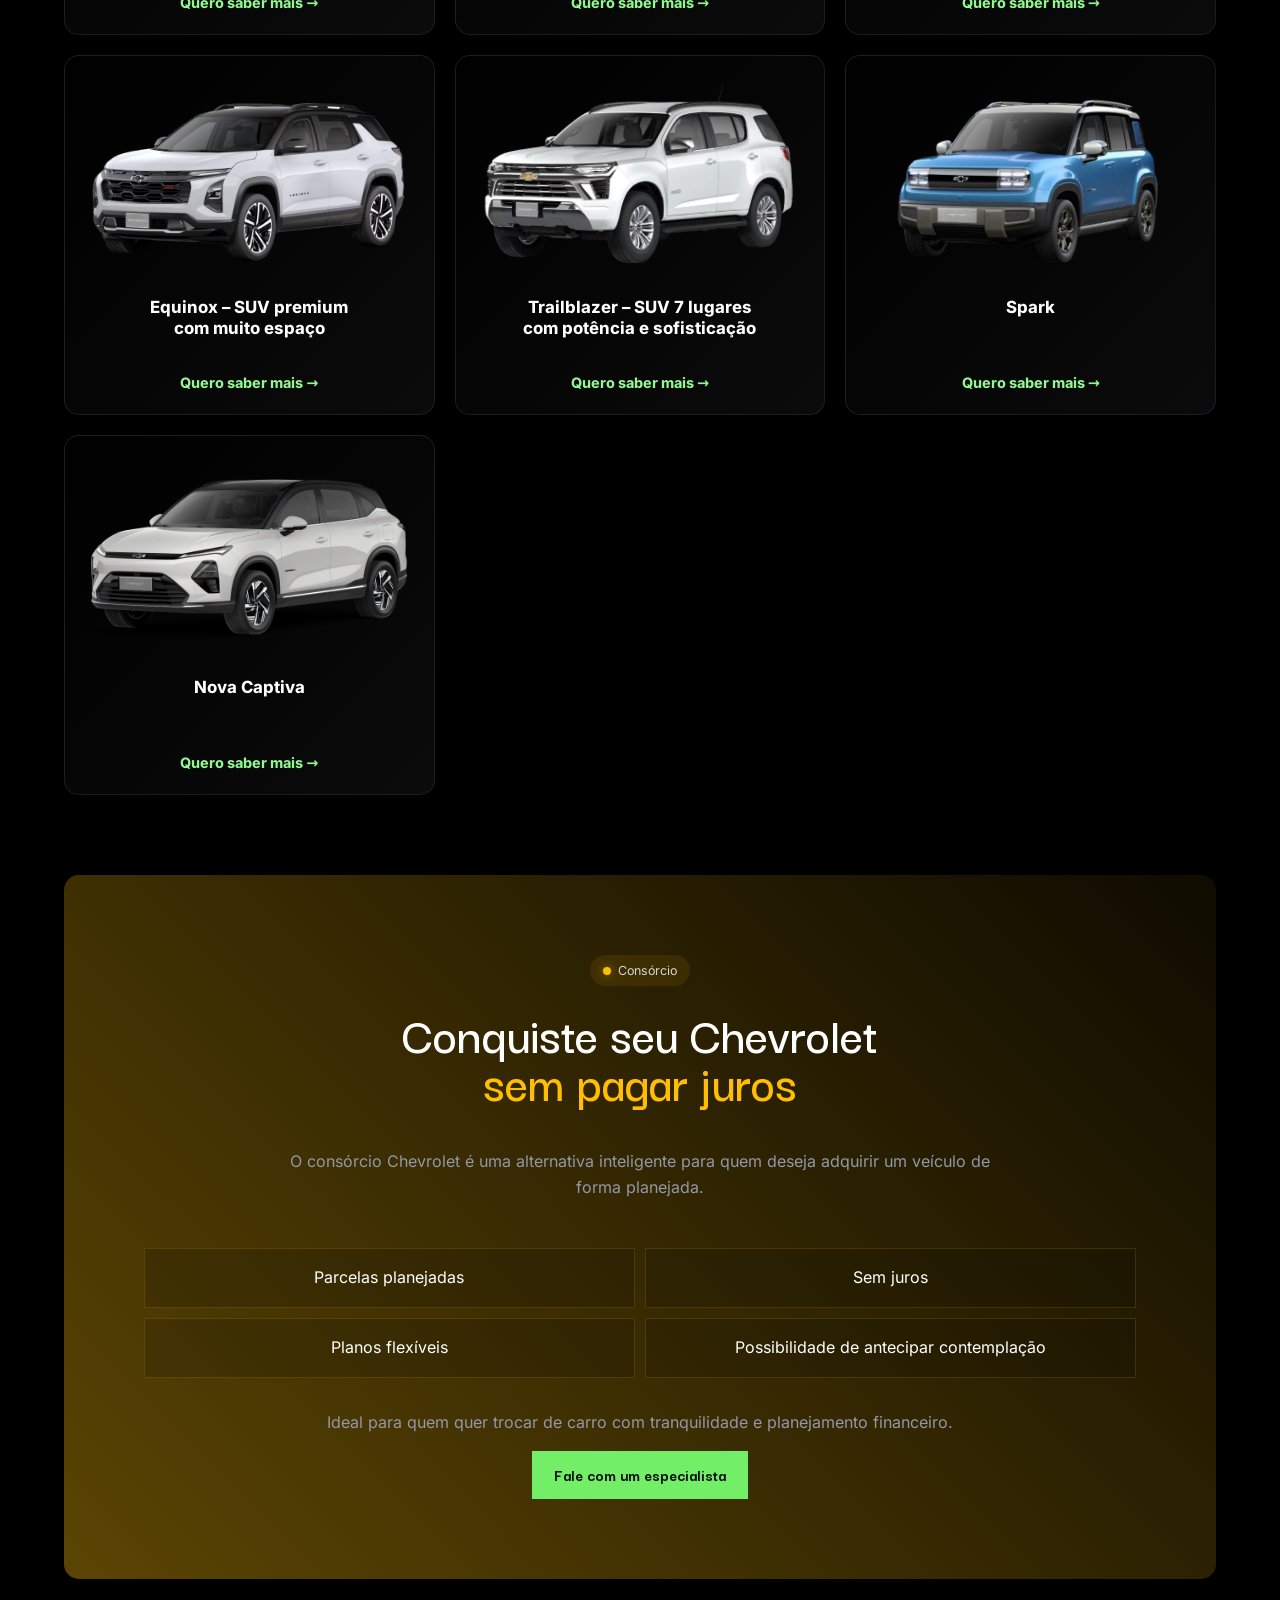
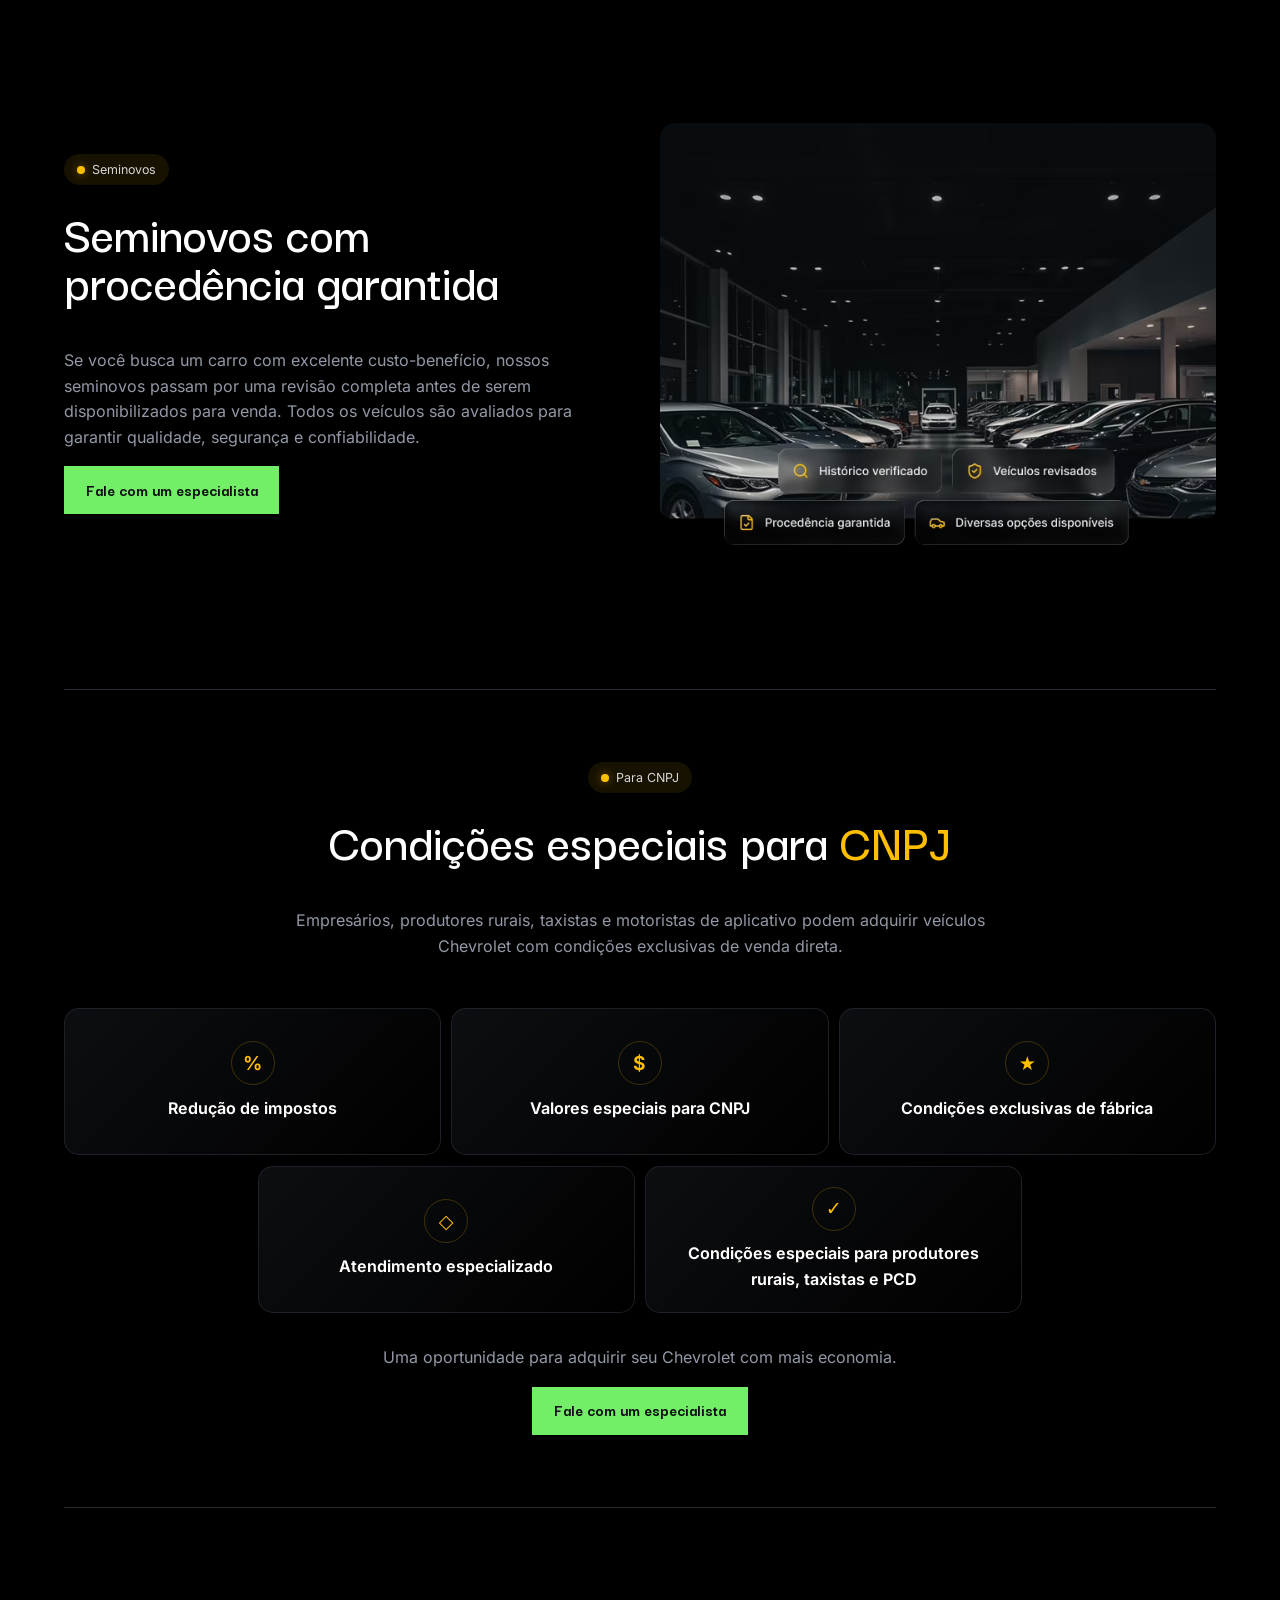
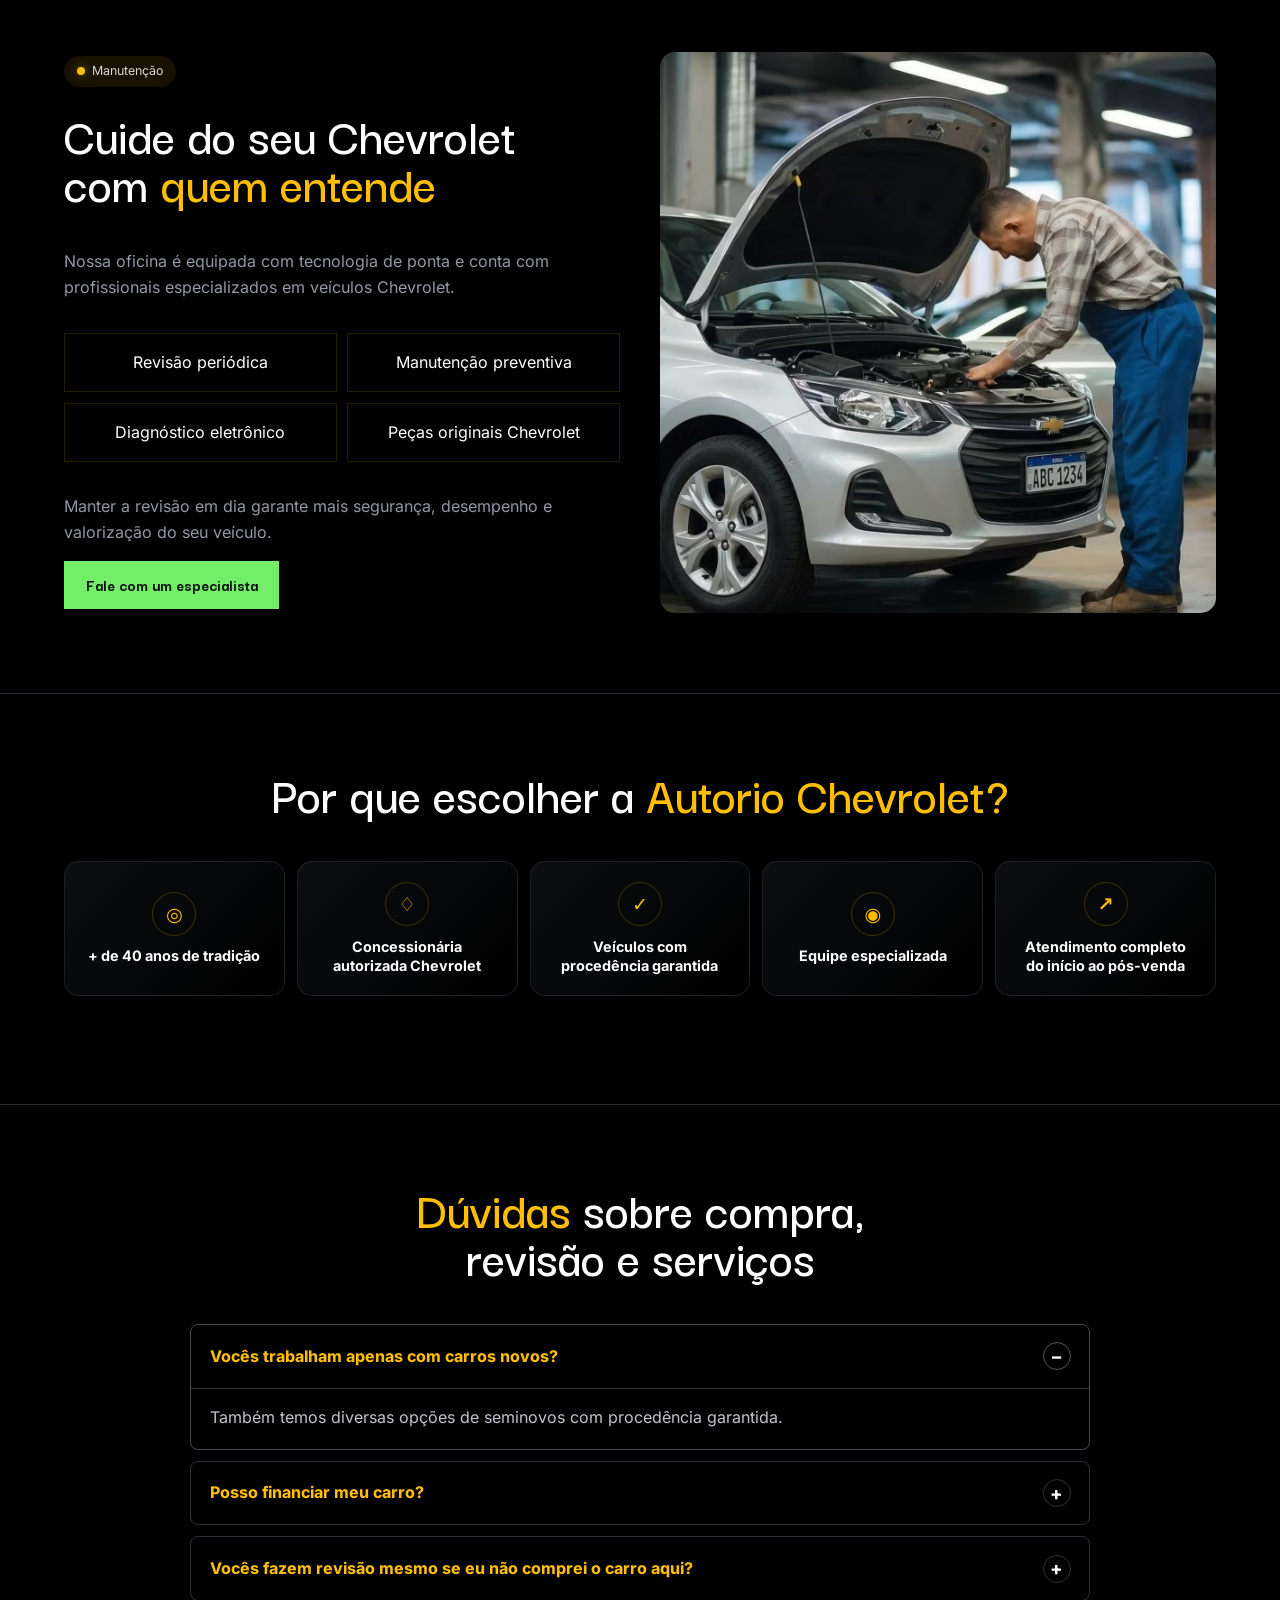
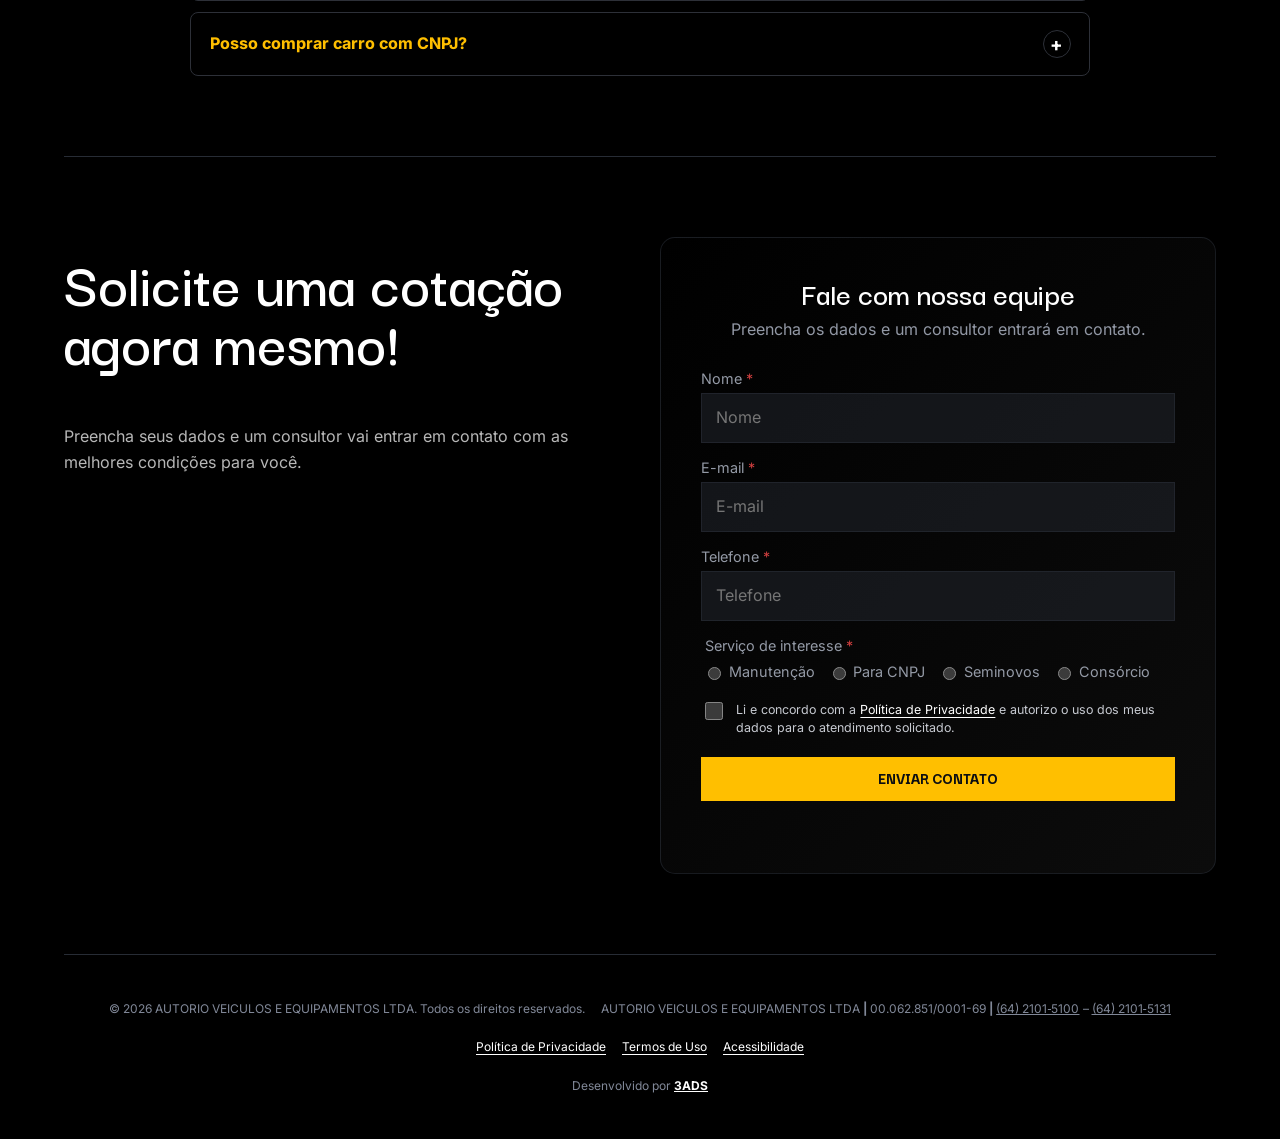
==== commit 52ad0527: "Padroniza favicon transparente em todas as páginas" ====
--- a/index.html
+++ b/index.html
@@ -1,629 +1,131 @@
 <!DOCTYPE html>
 <html lang="pt-BR">
 <head>
-<meta charset="UTF-8">
-<meta name="viewport" content="width=device-width, initial-scale=1.0">
-<title>Auto Show Chevrolet — Ofertas de Setembro | Galiléia</title>
-<meta name="description" content="Confira as ofertas do Auto Show Chevrolet da Galiléia: preços especiais, taxa 0%, bônus na troca e garantia de 5 anos. Válidas até 30/09/2026 ou enquanto durar o estoque.">
-<meta name="robots" content="index, follow">
-<link rel="canonical" href="https://ofertas.galileiaconcessionaria.com.br/">
-<meta name="theme-color" content="#121212">
-
-<!-- Open Graph / Facebook -->
-<meta property="og:type" content="website">
-<meta property="og:locale" content="pt_BR">
-<meta property="og:site_name" content="Galiléia Chevrolet">
-<meta property="og:title" content="Auto Show Chevrolet — Ofertas de Setembro | Galiléia">
-<meta property="og:description" content="Ofertas Chevrolet com preços especiais, taxa 0%, bônus na troca e garantia de 5 anos. Válidas até 30/09/2026 ou enquanto durar o estoque.">
-<meta property="og:url" content="https://ofertas.galileiaconcessionaria.com.br/">
-<meta property="og:image" content="https://ofertas.galileiaconcessionaria.com.br/images-ofertas/banner-desktop.jpg">
-<meta property="og:image:width" content="1920">
-<meta property="og:image:height" content="760">
-
-<!-- Twitter Card -->
-<meta name="twitter:card" content="summary_large_image">
-<meta name="twitter:title" content="Auto Show Chevrolet — Ofertas de Setembro | Galiléia">
-<meta name="twitter:description" content="Ofertas Chevrolet com preços especiais, taxa 0%, bônus na troca e garantia de 5 anos. Válidas até 30/09/2026.">
-<meta name="twitter:image" content="https://ofertas.galileiaconcessionaria.com.br/images-ofertas/banner-desktop.jpg">
-
-<link rel="icon" type="image/svg+xml" href="images-ofertas/favicon.svg">
-<link rel="apple-touch-icon" href="images-ofertas/favicon.svg">
-
-<link rel="preconnect" href="https://fonts.googleapis.com">
-<link rel="preconnect" href="https://fonts.gstatic.com" crossorigin>
-<link rel="preconnect" href="https://brands.gm-cdn.com" crossorigin>
-<link rel="preconnect" href="https://www.googletagmanager.com">
-<link rel="preload" as="image" href="images-ofertas/banner-mobile.jpg" media="(max-width:700px)" fetchpriority="high">
-<link rel="preload" as="image" href="images-ofertas/banner-desktop.jpg" media="(min-width:701px)" fetchpriority="high">
-<link href="https://fonts.googleapis.com/css2?family=Archivo:ital,wght@0,400;0,500;0,600;0,700;0,900;1,400;1,500;1,600;1,700&amp;display=swap" rel="stylesheet">
-
-<!-- Google Tag Manager -->
-<script>(function(w,d,s,l,i){w[l]=w[l]||[];w[l].push({'gtm.start':new Date().getTime(),event:'gtm.js'});var f=d.getElementsByTagName(s)[0],j=d.createElement(s),dl=l!='dataLayer'?'&l='+l:'';j.async=true;j.src='https://www.googletagmanager.com/gtm.js?id='+i+dl;f.parentNode.insertBefore(j,f);})(window,document,'script','dataLayer','GTM-P22BFJC');</script>
-<script>(function(w,d,s,l,i){w[l]=w[l]||[];w[l].push({'gtm.start':new Date().getTime(),event:'gtm.js'});var f=d.getElementsByTagName(s)[0],j=d.createElement(s),dl=l!='dataLayer'?'&l='+l:'';j.async=true;j.src='https://www.googletagmanager.com/gtm.js?id='+i+dl;f.parentNode.insertBefore(j,f);})(window,document,'script','dataLayer','GTM-NJH35M5');</script>
-<!-- End Google Tag Manager -->
-
-<!-- Microsoft Clarity -->
-<script type="text/javascript">
-  (function(c,l,a,r,i,t,y){
-    c[a]=c[a]||function(){(c[a].q=c[a].q||[]).push(arguments)};
-    t=l.createElement(r);t.async=1;t.src="https://www.clarity.ms/tag/"+i;
-    y=l.getElementsByTagName(r)[0];y.parentNode.insertBefore(t,y);
-  })(window,document,"clarity","script","yn2vg4cooq");
-</script>
-<!-- End Microsoft Clarity -->
-
-<script type="application/ld+json">
-{
-  "@context": "https://schema.org",
-  "@type": "AutoDealer",
-  "name": "Galiléia Chevrolet",
-  "url": "https://ofertas.galileiaconcessionaria.com.br/",
-  "logo": "https://ofertas.galileiaconcessionaria.com.br/images-ofertas/favicon.svg",
-  "image": "https://ofertas.galileiaconcessionaria.com.br/images-ofertas/banner-desktop.jpg",
-  "description": "Concessionária Chevrolet Galiléia. Ofertas do Auto Show Chevrolet válidas até 30 de setembro de 2026 ou enquanto durar o estoque.",
-  "areaServed": "BR",
-  "makesOffer": [
-    {"@type":"Offer","itemOffered":{"@type":"Car","name":"Chevrolet Onix Eco Turbo AT 2026/2027","bodyType":"Hatch"},"price":"99990","priceCurrency":"BRL","priceValidUntil":"2026-09-30","availability":"https://schema.org/InStock"},
-    {"@type":"Offer","itemOffered":{"@type":"Car","name":"Chevrolet Onix Activ 2027","bodyType":"Hatch"},"price":"114990","priceCurrency":"BRL","priceValidUntil":"2026-09-30","availability":"https://schema.org/InStock"},
-    {"@type":"Offer","itemOffered":{"@type":"Car","name":"Chevrolet Onix 2026/2027","bodyType":"Hatch"},"price":"89900","priceCurrency":"BRL","priceValidUntil":"2026-09-30","availability":"https://schema.org/InStock"},
-    {"@type":"Offer","itemOffered":{"@type":"Car","name":"Chevrolet Onix Plus Eco Turbo AT 2027","bodyType":"Sedan"},"price":"103990","priceCurrency":"BRL","priceValidUntil":"2026-09-30","availability":"https://schema.org/InStock"},
-    {"@type":"Offer","itemOffered":{"@type":"Car","name":"Chevrolet Onix Plus LTZ AT 2026","bodyType":"Sedan"},"price":"89900","priceCurrency":"BRL","priceValidUntil":"2026-09-30","availability":"https://schema.org/InStock"},
-    {"@type":"Offer","itemOffered":{"@type":"Car","name":"Chevrolet Tracker AT 2027","bodyType":"SUV"},"price":"119990","priceCurrency":"BRL","priceValidUntil":"2026-09-30","availability":"https://schema.org/InStock"},
-    {"@type":"Offer","itemOffered":{"@type":"Car","name":"Chevrolet Trailblazer High Country 2026","bodyType":"SUV"},"price":"389900","priceCurrency":"BRL","priceValidUntil":"2026-09-30","availability":"https://schema.org/InStock"},
-    {"@type":"Offer","itemOffered":{"@type":"Car","name":"Chevrolet Captiva EV 2026","bodyType":"SUV"},"price":"219990","priceCurrency":"BRL","priceValidUntil":"2026-09-30","availability":"https://schema.org/InStock"},
-    {"@type":"Offer","itemOffered":{"@type":"Car","name":"Chevrolet Spark Activ 2026","bodyType":"SUV"},"price":"144990","priceCurrency":"BRL","priceValidUntil":"2026-09-30","availability":"https://schema.org/InStock"},
-    {"@type":"Offer","itemOffered":{"@type":"Car","name":"Chevrolet Sonic Premier 2026/2027","bodyType":"SUV"},"price":"129900","priceCurrency":"BRL","priceValidUntil":"2026-09-30","availability":"https://schema.org/InStock"}
-  ]
-}
-</script>
-<style>
-/* ===== Fontes oficiais Chevrolet (GM CDN) com fallback Archivo ===== */
-@font-face{font-family:'ChevySans';src:url('https://brands.gm-cdn.com/gbds/chevrolet-2023/fonts/ChevySans-Medium.woff2') format('woff2');font-weight:500;font-style:normal;font-display:swap}
-@font-face{font-family:'ChevySans';src:url('https://brands.gm-cdn.com/gbds/chevrolet-2023/fonts/ChevySans-Demi.woff2') format('woff2');font-weight:600;font-style:normal;font-display:swap}
-@font-face{font-family:'ChevySans';src:url('https://brands.gm-cdn.com/gbds/chevrolet-2023/fonts/ChevySans-Bold.woff2') format('woff2');font-weight:700;font-style:normal;font-display:swap}
-@font-face{font-family:'ChevySans';src:url('https://brands.gm-cdn.com/gbds/chevrolet-2023/fonts/ChevySans-MediumItalic.woff2') format('woff2');font-weight:500;font-style:italic;font-display:swap}
-@font-face{font-family:'ChevySans';src:url('https://brands.gm-cdn.com/gbds/chevrolet-2023/fonts/ChevySans-BoldItalic.woff2') format('woff2');font-weight:700;font-style:italic;font-display:swap}
-
-/* ===== Design Tokens — Chevrolet / Galiléia (grafite + gold, sem azul exceto CTA) ===== */
-:root{
-  --primary:#262626;
-  --primary-deep:#1a1a1a;
-  --primary-deeper:#121212;
-  --accent:#F2BC18;
-  --accent-deep:#d29625;
-  --accent-text:#8a6500;
-  --btn-fill:#0077D9;
-  --btn-fill-deep:#005fa8;
-  --wa:#00AD57;
-  --wa-deep:#039249;
-
-  --bg:#FFFFFF;
-  --surface:#FFFFFF;
-  --surface-2:#F2F2F2;
-  --surface-3:#E6E6E6;
-
-  --t1:#262626;
-  --t2:#4d4d4d;
-  --t3:#808080;
-  --border:#E6E6E6;
-
-  --on-dark-1:#FFFFFF;
-  --on-dark-2:#cccccc;
-  --on-dark-3:#999999;
-  --border-dark:rgba(255,255,255,.16);
-
-  --dark:linear-gradient(135deg,#2f2f2f 0%,#121212 100%);
-
-  --shadow-sm:0 1px 3px rgba(0,0,0,.10);
-  --shadow-md:0 10px 30px rgba(0,0,0,.14);
-
-  --radius:4px;
-  --radius-md:8px;
-
-  --max:1240px;
-  --font-base:'ChevySans','Archivo',Arial,sans-serif;
-}
-
-*{box-sizing:border-box;margin:0;padding:0}
-html{scroll-behavior:smooth}
-body{font-family:var(--font-base);color:var(--t1);background:var(--bg);line-height:1.6;-webkit-font-smoothing:antialiased}
-img{max-width:100%;display:block}
-a{color:inherit;text-decoration:none}
-.container{width:min(var(--max),calc(100% - 32px));margin-inline:auto}
-
-/* ===== Tipografia ===== */
-.eyebrow{font-size:.8rem;font-weight:700;letter-spacing:.18em;text-transform:uppercase;color:var(--accent);display:inline-flex;align-items:center;gap:10px;margin-bottom:14px}
-.eyebrow::before{content:"";width:26px;height:2px;background:var(--accent)}
-h1,h2{font-family:var(--font-base);font-weight:500;font-style:italic;text-transform:uppercase;line-height:1.12}
-h1{font-size:clamp(1.7rem,6vw,2.6rem)}
-h2{font-size:clamp(1.4rem,4vw,2.1rem);color:var(--primary-deep);margin-bottom:14px}
-.accent{color:var(--accent)}
-
-/* ===== Botões ===== */
-.btn{display:inline-flex;align-items:center;justify-content:center;gap:10px;font-family:var(--font-base);font-weight:600;font-size:1rem;padding:15px 30px;border-radius:var(--radius);border:2px solid transparent;cursor:pointer;transition:background .18s ease,color .18s ease,transform .18s ease;white-space:nowrap}
-.btn-primary{background:var(--btn-fill);color:#fff}
-.btn-primary:hover{background:var(--btn-fill-deep)}
-.btn-accent{background:var(--accent);color:var(--primary-deeper)}
-.btn-accent:hover{background:var(--accent-deep)}
-.btn-outline{background:transparent;color:var(--primary);border-color:var(--primary)}
-.btn-outline:hover{background:var(--primary);color:#fff}
-.btn-on-dark{color:#fff;border-color:rgba(255,255,255,.5)}
-.eyebrow-deep{color:var(--accent-text)}
-
-/* ===== Header ===== */
-.header{position:sticky;top:0;z-index:50;background:rgba(18,18,18,.92);backdrop-filter:saturate(140%) blur(10px);border-bottom:1px solid var(--border-dark)}
-.header .container{display:flex;align-items:center;justify-content:space-between;padding-block:12px}
-.brand img{height:32px;width:auto;display:block}
-.brand-word{font-family:var(--font-base);font-weight:700;font-style:italic;color:#fff;font-size:1.15rem;letter-spacing:.02em;text-transform:uppercase;display:inline-flex;align-items:center;gap:8px}
-.brand-word::after{content:"";width:7px;height:7px;border-radius:50%;background:var(--accent);flex:none}
-.nav{display:flex;align-items:center;gap:30px}
-.nav a.link{display:none;color:var(--on-dark-2);font-size:.95rem;font-weight:600}
-.nav a.link:hover{color:#fff}
-.header .btn{padding:9px 10px;font-size:.75rem}
-
-/* ===== Hero (mobile-first: banner vertical 500x760) ===== */
-.hero{
-  background:linear-gradient(180deg, rgba(12,12,12,.62) 0%, rgba(12,12,12,.22) 34%, rgba(12,12,12,0) 52%), url('images-ofertas/banner-mobile.jpg') center top/cover no-repeat;
-  color:#fff;min-height:560px;display:flex;align-items:flex-start;
-}
-.hero .container{text-align:center;padding-top:44px}
-.hero .eyebrow{color:var(--accent);justify-content:center}
-.hero h1{color:#fff;margin:0 auto 14px;max-width:15ch}
-.hero p{color:#e6e6e6;font-size:1rem;max-width:34ch;margin-inline:auto}
-.hero-cta{display:flex;flex-wrap:wrap;gap:14px;margin-top:24px;justify-content:center}
-
-/* ===== Barra de filtros (visual — categorias) ===== */
-.filters{background:var(--surface-2);border-bottom:1px solid var(--border);position:sticky;top:57px;z-index:40;overflow-x:auto;-webkit-overflow-scrolling:touch}
-.filters .container{display:flex;align-items:center;gap:10px;flex-wrap:nowrap;padding-block:14px}
-.chip{font-size:.88rem;font-weight:600;color:var(--t2);background:#fff;border:1px solid var(--border);border-radius:100px;padding:8px 16px;cursor:pointer;transition:all .15s ease;flex:none}
-.chip:hover{border-color:var(--primary);color:var(--primary)}
-.chip.is-active{background:var(--primary);color:#fff;border-color:var(--primary)}
-.filters .count{margin-left:12px;font-size:.85rem;color:var(--t3);font-weight:600;flex:none}
-
-/* ===== Catálogo (grid de cards) ===== */
-.catalog{padding:clamp(40px,8vw,72px) 0}
-.cat-head{display:flex;align-items:flex-end;justify-content:space-between;gap:20px;margin-bottom:28px;flex-wrap:wrap}
-.grid{display:grid;grid-template-columns:1fr;gap:18px}
-
-.car-card{background:#fff;border:1px solid var(--border);border-radius:var(--radius-md);overflow:hidden;display:flex;flex-direction:column;transition:transform .2s ease,box-shadow .2s ease,opacity .6s ease,transform .6s ease}
-.car-card:hover{transform:translateY(-5px);box-shadow:var(--shadow-md)}
-.car-thumb{position:relative;aspect-ratio:16/10;background:var(--surface-2) center/cover no-repeat;border-bottom:3px solid var(--accent)}
-.car-thumb--onix-2026{background-image:url('images-ofertas/onix-2026.jpg');background-image:image-set(url('images-ofertas/onix-2026.avif') type('image/avif'),url('images-ofertas/onix-2026.jpg') type('image/jpeg'))}
-.car-thumb--s10-wt{background-image:url('images-ofertas/s10-wt.jpg');background-image:image-set(url('images-ofertas/s10-wt.avif') type('image/avif'),url('images-ofertas/s10-wt.jpg') type('image/jpeg'))}
-.car-thumb--onix-eco{background-image:url('images-ofertas/onix-eco.jpg');background-image:image-set(url('images-ofertas/onix-eco.avif') type('image/avif'),url('images-ofertas/onix-eco.jpg') type('image/jpeg'))}
-.car-thumb--onix-activ{background-image:url('images-ofertas/onix-activ.jpg');background-image:image-set(url('images-ofertas/onix-activ.avif') type('image/avif'),url('images-ofertas/onix-activ.jpg') type('image/jpeg'))}
-.car-thumb--onix-plus-ltz{background-image:url('images-ofertas/onix-plus-ltz.jpg');background-image:image-set(url('images-ofertas/onix-plus-ltz.avif') type('image/avif'),url('images-ofertas/onix-plus-ltz.jpg') type('image/jpeg'))}
-.car-thumb--onix-plus-premier{background-image:url('images-ofertas/onix-plus-premier.jpg');background-image:image-set(url('images-ofertas/onix-plus-premier.avif') type('image/avif'),url('images-ofertas/onix-plus-premier.jpg') type('image/jpeg'))}
-.car-thumb--tracker-at{background-image:url('images-ofertas/tracker-at.jpg');background-image:image-set(url('images-ofertas/tracker-at.avif') type('image/avif'),url('images-ofertas/tracker-at.jpg') type('image/jpeg'))}
-.car-thumb--tracker-premier{background-image:url('images-ofertas/tracker-premier.jpg');background-image:image-set(url('images-ofertas/tracker-premier.avif') type('image/avif'),url('images-ofertas/tracker-premier.jpg') type('image/jpeg'))}
-.car-thumb--sonic-premier{background-image:url('images-ofertas/sonic-premier.jpg');background-image:image-set(url('images-ofertas/sonic-premier.avif') type('image/avif'),url('images-ofertas/sonic-premier.jpg') type('image/jpeg'))}
-.car-thumb--trailblazer{background-image:url('images-ofertas/trailblazer.jpg');background-image:image-set(url('images-ofertas/trailblazer.avif') type('image/avif'),url('images-ofertas/trailblazer.jpg') type('image/jpeg'))}
-.car-thumb--montana-ltz{background-image:url('images-ofertas/montana-ltz.jpg')}
-.car-thumb--montana{background-image:url('images-ofertas/montana.jpg');background-image:image-set(url('images-ofertas/montana.avif') type('image/avif'),url('images-ofertas/montana.jpg') type('image/jpeg'))}
-.car-thumb--spin-premiere{background-image:url('images-ofertas/spin-premiere.jpg')}
-.car-thumb--spark-activ{background-image:url('images-ofertas/spark-activ.jpg');background-image:image-set(url('images-ofertas/spark-activ.avif') type('image/avif'),url('images-ofertas/spark-activ.jpg') type('image/jpeg'))}
-.car-thumb--captiva{background-image:url('images-ofertas/captiva.jpg');background-image:image-set(url('images-ofertas/captiva.avif') type('image/avif'),url('images-ofertas/captiva.jpg') type('image/jpeg'))}
-.car-badge{position:absolute;top:12px;left:12px;font-size:.72rem;font-weight:700;letter-spacing:.08em;text-transform:uppercase;padding:6px 12px;border-radius:4px;background:var(--accent);color:var(--primary-deeper)}
-.car-badge.blue{background:var(--btn-fill);color:#fff}
-.car-body{padding:16px 16px 18px;display:flex;flex-direction:column;flex:1;gap:5px}
-.car-tag{font-size:.68rem;font-weight:700;letter-spacing:.14em;text-transform:uppercase;color:var(--accent-text)}
-.car-name{font-family:var(--font-base);font-weight:700;font-size:1.15rem;color:var(--primary-deep);line-height:1.1}
-.car-spec{font-size:.85rem;color:var(--t3);margin-bottom:6px}
-.car-price{margin-top:auto;padding-top:12px;border-top:1px solid var(--border)}
-.car-price small{display:block;font-size:.74rem;color:var(--t3);font-weight:600}
-.car-price strong{font-family:var(--font-base);font-weight:700;font-size:1.25rem;color:var(--primary-deep);letter-spacing:-.01em}
-.car-price strong span{font-size:.9rem;font-weight:600;color:var(--t2)}
-.car-cta{margin-top:14px;align-self:flex-start;color:var(--btn-fill);font-weight:700;font-size:.95rem;display:inline-flex;align-items:center;gap:8px;transition:gap .15s ease,color .15s ease}
-.car-cta .arrow{transition:transform .15s ease;font-size:1.05rem;line-height:1}
-.car-cta:hover{color:var(--btn-fill-deep)}
-.car-cta:hover .arrow{transform:translateX(4px)}
-
-/* ===== Faixa CTA ===== */
-.cta-band{background:var(--dark);color:#fff;padding:clamp(44px,8vw,72px) 0;border-top:4px solid var(--accent)}
-.cta-band .container{display:flex;flex-direction:column;align-items:flex-start;justify-content:space-between;gap:24px}
-.cta-band h2{color:#fff;margin-bottom:8px}
-.cta-band p{color:var(--on-dark-2);max-width:52ch}
-.cta-band .btn{width:100%}
-
-/* ===== Footer ===== */
-.footer{background:var(--primary-deeper);color:var(--on-dark-2);padding:48px 0 24px}
-.footer-grid{display:grid;grid-template-columns:1fr;gap:32px}
-.footer .brand img{height:42px;width:auto;margin-bottom:18px}
-.footer .brand-word{font-size:1.6rem;margin-bottom:18px}
-.footer p{font-size:.92rem;line-height:1.7;max-width:50ch}
-.footer h2{color:#fff;font-style:normal;font-weight:700;font-size:1rem;line-height:1.6;margin-bottom:14px;text-transform:uppercase;letter-spacing:.08em}
-.footer .legal p{font-size:.83rem;color:var(--on-dark-3);margin-bottom:12px;max-width:none}
-.footer-bottom{border-top:1px solid var(--border-dark);margin-top:36px;padding-top:20px;display:flex;flex-wrap:wrap;gap:8px 16px;justify-content:space-between;font-size:.83rem;color:var(--on-dark-3)}
-.footer-bottom a{color:var(--accent);font-weight:600}
-.footer-bottom a:hover{text-decoration:underline}
-
-/* ===== WhatsApp flutuante ===== */
-.whatsapp-float{position:fixed;right:16px;bottom:16px;z-index:80;width:56px;height:56px;border-radius:50%;background:var(--wa);box-shadow:0 10px 28px rgba(0,173,87,.45);display:grid;place-items:center;transition:background .18s ease,transform .18s ease}
-.whatsapp-float:hover{background:var(--wa-deep);transform:scale(1.06)}
-.whatsapp-float svg{width:30px;height:30px;fill:#fff}
-
-/* ===== Preferências de privacidade ===== */
-.consent-panel{position:fixed;z-index:1000;right:1rem;bottom:1rem;left:1rem;display:grid;max-width:760px;margin-inline:auto;gap:1rem;padding:1.1rem;border:1px solid #555;border-radius:12px;background:#151515;color:#fff;box-shadow:0 18px 50px rgba(0,0,0,.45)}
-.consent-panel[hidden],.privacy-preferences[hidden]{display:none}
-.consent-panel strong{font-size:1.15rem}
-.consent-panel p{margin:.3rem 0 0;color:#d0d0d0;font-size:.8rem;line-height:1.45}
-.consent-panel a{color:#fff;text-decoration:underline;text-underline-offset:3px}
-.consent-panel__actions{display:flex;flex-wrap:wrap;align-items:center;gap:.6rem}
-.consent-panel button,.privacy-preferences{min-height:42px;padding:.55rem .9rem;border:1px solid #777;border-radius:7px;background:transparent;color:#fff;font:700 .8rem var(--font-base);cursor:pointer}
-.consent-panel button.is-primary{border-color:var(--accent);background:var(--accent);color:#111}
-.privacy-preferences{position:fixed;z-index:900;bottom:1rem;left:1rem;min-height:38px;background:#151515;box-shadow:0 8px 24px rgba(0,0,0,.35)}
-
-/* ===== Scroll reveal ===== */
-.reveal-pending{opacity:0;transform:translateY(28px);transition:opacity .6s ease,transform .6s ease}
-.reveal-pending.is-visible{opacity:1;transform:none}
-.grid .reveal-pending:nth-child(2){transition-delay:.05s}
-.grid .reveal-pending:nth-child(3){transition-delay:.1s}
-.grid .reveal-pending:nth-child(4){transition-delay:.15s}
-@media (prefers-reduced-motion:reduce){
-  .reveal-pending,.car-card,.whatsapp-float{transition:none!important}
-  .reveal-pending{opacity:1;transform:none}
-}
-
-/* ===== Responsivo — mobile first, escalando para telas maiores ===== */
-@media (min-width:481px){ .grid{grid-template-columns:repeat(2,1fr)} }
-@media (min-width:701px){
-  .container{width:min(var(--max),calc(100% - 48px))}
-  .header .container{padding-block:14px}
-  .brand img{height:38px}
-  .brand-word{font-size:1.3rem}
-  .header .btn{padding:11px 22px;font-size:.9rem}
-  .hero{
-    background:linear-gradient(90deg, rgba(12,12,12,.78) 0%, rgba(12,12,12,.45) 38%, rgba(12,12,12,.05) 62%, rgba(12,12,12,0) 100%), url('images-ofertas/banner-desktop.jpg') center/cover no-repeat;
-    min-height:640px;align-items:center;
+  <meta charset="utf-8">
+  <meta name="viewport" content="width=device-width, initial-scale=1, viewport-fit=cover">
+  <title>Concessionária Chevrolet | Novos, Seminovos e Serviços | Autorio</title>
+  <meta name="description" content="Negocie seu Chevrolet com a Autorio: veículos novos e seminovos, consórcio, venda direta para CNPJ e manutenção especializada Chevrolet.">
+  <meta name="robots" content="index,follow,max-image-preview:large,max-snippet:-1,max-video-preview:-1">
+  <meta name="theme-color" content="#000000">
+  <link rel="canonical" href="https://autorioconcessionaria.com.br/">
+  <link rel="icon" type="image/svg+xml" href="/ofertas/images-ofertas/favicon.svg">
+  <link rel="apple-touch-icon" href="/ofertas/images-ofertas/favicon.svg">
+  <link rel="preload" href="assets/fonts/darker-grotesque-variable.woff2" as="font" type="font/woff2" crossorigin>
+  <link rel="preload" href="assets/fonts/inter-variable.woff2" as="font" type="font/woff2" crossorigin>
+  <link rel="preload" href="assets/images/hero-chevrolet.avif" as="image" type="image/avif" fetchpriority="high">
+  <link rel="preconnect" href="https://www.googletagmanager.com" crossorigin>
+  <link rel="preconnect" href="https://www.youtube-nocookie.com" crossorigin>
+  <style>
+    @font-face{font-family:"Darker Grotesque";src:url("assets/fonts/darker-grotesque-variable.woff2") format("woff2");font-style:normal;font-weight:400 900;font-display:swap}
+    @font-face{font-family:Inter;src:url("assets/fonts/inter-variable.woff2") format("woff2");font-style:normal;font-weight:100 900;font-display:swap}
+    :root{color-scheme:dark;--bg:#000;--white:#fff;--green:#92f691;--green-strong:#73ef67;--ink:#0c0e12;--shell:min(90%,1180px);--display:"Darker Grotesque",Inter,system-ui,sans-serif;--body:Inter,system-ui,-apple-system,BlinkMacSystemFont,"Segoe UI",sans-serif}
+    *,*::before,*::after{box-sizing:border-box}html{background:#000}body{margin:0;min-width:280px;overflow-x:hidden;background:#000;color:#fff;font-family:var(--body);line-height:1.6;-webkit-font-smoothing:antialiased}img,svg{display:block;max-width:100%}h1,p{margin-top:0}.shell{width:var(--shell);margin-inline:auto}.desktop-only{display:none}
+    .hero{position:relative;display:grid;place-items:center;min-height:90svh;margin-bottom:2.5rem;isolation:isolate;overflow:hidden}.hero__media,.hero__video,.hero__overlay{position:absolute;inset:0;width:100%;height:100%}.hero__media{z-index:-4;object-fit:cover;object-position:center}.hero__video{z-index:-3;overflow:hidden;opacity:0}.hero__video iframe{position:absolute;top:50%;left:50%;width:177.78vh;min-width:100%;height:56.25vw;min-height:100%;border:0;transform:translate(-50%,-50%) scale(1.02);pointer-events:none}.hero__overlay{z-index:-2;background:linear-gradient(180deg,rgba(0,0,0,.68),rgba(0,0,0,.72))}.hero__content{min-width:0;padding-block:4rem;text-align:center}.hero__logo{width:99px;height:auto;margin:0 auto 1rem}.hero h1{max-width:900px;margin:0 auto 1.25rem;overflow-wrap:anywhere;font-family:var(--display);font-size:clamp(2.5rem,11vw,4rem);font-weight:600;line-height:.92;text-wrap:balance}.hero p{max-width:680px;margin:0 auto 1.5rem;color:#e9e9e9;font-size:clamp(1rem,2vw,1.125rem)}
+    .button{display:inline-flex;min-height:48px;align-items:center;justify-content:center;gap:.5rem;padding:.72rem 1.35rem;border:0;background:#ffbf00;color:var(--ink);font-family:var(--display);font-size:1.05rem;font-weight:750;line-height:1;text-decoration:none}.button--whatsapp{background:var(--green-strong)}.button svg{width:20px;height:20px;fill:currentColor}@media(min-width:768px){.desktop-only{display:block}.hero{min-height:95svh}.hero__logo{width:158px}.hero h1{font-size:4rem}}
+  </style>
+  <link rel="preload" href="assets/css/style.css?v=20260921" as="style">
+  <link id="site-css" rel="stylesheet" href="assets/css/style.css?v=20260921" media="print">
+  <noscript><link rel="stylesheet" href="assets/css/style.css?v=20260921"></noscript>
+  <script src="assets/js/gtm.js?v=20260923-clarity2"></script>
+  <meta property="og:locale" content="pt_BR">
+  <meta property="og:type" content="website">
+  <meta property="og:title" content="Negocie seu Chevrolet com a concessionária oficial da região">
+  <meta property="og:description" content="Condições facilitadas, atendimento consultivo e a confiança de uma concessionária autorizada Chevrolet.">
+  <meta property="og:url" content="https://autorioconcessionaria.com.br/">
+  <meta property="og:site_name" content="Chevrolet Autorio">
+  <meta property="og:image" content="https://autorioconcessionaria.com.br/assets/images/chevrolet-autorio-fachada.jpg">
+  <meta property="og:image:width" content="1024">
+  <meta property="og:image:height" content="768">
+  <meta property="og:image:alt" content="Fachada da concessionária Chevrolet Autorio">
+  <meta name="twitter:card" content="summary_large_image">
+  <script type="application/ld+json">
+  {
+    "@context": "https://schema.org",
+    "@type": "AutoDealer",
+    "name": "Chevrolet Autorio",
+    "legalName": "AUTORIO VEICULOS E EQUIPAMENTOS LTDA",
+    "url": "https://autorioconcessionaria.com.br/",
+    "logo": "https://autorioconcessionaria.com.br/assets/images/favicon.png",
+    "image": "https://autorioconcessionaria.com.br/assets/images/chevrolet-autorio-fachada.jpg",
+    "description": "Concessionária autorizada Chevrolet com veículos novos, seminovos, consórcio, venda direta para CNPJ e manutenção especializada.",
+    "telephone": ["+55 64 2101-5100", "+55 64 2101-5131"],
+    "taxID": "00.062.851/0001-69",
+    "brand": {"@type": "Brand", "name": "Chevrolet"}
   }
-  .hero .container{text-align:left;padding-top:0}
-  .hero .eyebrow{justify-content:flex-start}
-  .hero h1{font-size:clamp(2rem,3.6vw,2.6rem);margin-inline:0;max-width:17ch}
-  .hero p{font-size:1.08rem;max-width:46ch;margin-inline:0}
-  .hero-cta{justify-content:flex-start}
-  .filters{top:69px}
-  .filters .container{flex-wrap:wrap}
-  .chip{padding:9px 18px}
-  .filters .count{margin-left:auto}
-  .cta-band .container{flex-direction:row;align-items:center}
-  .cta-band .btn{width:auto}
-  .footer-grid{grid-template-columns:1.4fr 1fr;gap:48px}
-  .footer .brand img{height:50px}
-  .footer .brand-word{font-size:1.8rem}
-  .whatsapp-float{right:22px;bottom:22px;width:60px;height:60px}
-  .whatsapp-float svg{width:32px;height:32px}
-}
-@media (min-width:821px){ .grid{grid-template-columns:repeat(3,1fr)} }
-@media (min-width:901px){ .nav a.link{display:inline-block} }
-@media (min-width:1101px){ .grid{grid-template-columns:repeat(4,1fr)} }
-@media (min-width:1600px){ .container{max-width:1440px} .grid{grid-template-columns:repeat(5,1fr)} }
-@media (min-width:700px){.consent-panel{grid-template-columns:1fr auto;align-items:end}.consent-panel__actions{justify-content:flex-end}}
-.catalog .accent{color:var(--accent-text)}
-</style>
+  </script>
 </head>
 <body>
-
-<!-- Google Tag Manager (noscript) -->
-<noscript><iframe src="https://www.googletagmanager.com/ns.html?id=GTM-P22BFJC" height="0" width="0" style="display:none;visibility:hidden"></iframe></noscript>
-<noscript><iframe src="https://www.googletagmanager.com/ns.html?id=GTM-NJH35M5" height="0" width="0" style="display:none;visibility:hidden"></iframe></noscript>
-<!-- End Google Tag Manager (noscript) -->
-
-<!-- ===== HEADER ===== -->
-<header class="header">
-  <div class="container">
-    <a class="brand" href="#" aria-label="Galiléia"><span class="brand-word">Galiléia</span></a>
-    <nav class="nav" aria-label="Navegação principal">
-      <a class="link" href="#catalogo">Catálogo</a>
-      <a class="link" href="#ofertas">Ofertas</a>
-      <a class="link" href="#contato">Contato</a>
-      <a class="btn btn-primary" href="https://tintim.link/whatsapp/da0e8764-2846-4dcc-a7d2-c2a6366cd91c/4d6bd350-e1dd-4b16-b183-628323c2634e" target="_blank" rel="noopener">Falar com o time comercial</a>
-    </nav>
-  </div>
-</header>
-
-<!-- ===== HERO ===== -->
-<section class="hero">
-  <div class="container">
-    <span class="eyebrow">Auto Show Chevrolet</span>
-    <h1>Ofertas de <span class="accent">setembro</span> em Chevrolet 0 km</h1>
-    <p>Preços especiais, taxa 0%, bônus na troca e garantia de 5 anos em modelos participantes. Condições válidas até 30/09/2026 ou enquanto durar o estoque.</p>
-    <div class="hero-cta">
-      <a class="btn btn-accent" href="#catalogo">Ver todas as ofertas</a>
-      <a class="btn btn-outline btn-on-dark" href="https://tintim.link/whatsapp/da0e8764-2846-4dcc-a7d2-c2a6366cd91c/4d6bd350-e1dd-4b16-b183-628323c2634e" target="_blank" rel="noopener">Falar no WhatsApp</a>
-    </div>
-  </div>
-</section>
-
-<!-- ===== FILTROS (categorias — visual; filtro funcional exige um pequeno script) ===== -->
-<div class="filters">
-  <div class="container">
-    <button class="chip is-active" type="button" data-filter="all" aria-pressed="true">Todos</button>
-    <button class="chip" type="button" data-filter="hatch" aria-pressed="false">Hatch</button>
-    <button class="chip" type="button" data-filter="seda" aria-pressed="false">Sedã</button>
-    <button class="chip" type="button" data-filter="suv" aria-pressed="false">SUV</button>
-    <button class="chip" type="button" data-filter="picape" aria-pressed="false">Picape</button>
-    <button class="chip" type="button" data-filter="eletrico" aria-pressed="false">Elétrico</button>
-    <span class="count" role="status" aria-live="polite">13 ofertas</span>
-  </div>
-</div>
-
-<!-- ===== CATÁLOGO ===== -->
-<section id="catalogo" class="catalog">
-  <div class="container">
-    <div class="cat-head reveal">
-      <div>
-        <span class="eyebrow eyebrow-deep">Auto Show Chevrolet</span>
-        <h2>Escolha o seu <span class="accent">Chevrolet</span></h2>
+  <a class="skip-link" href="#conteudo">Ir para o conteúdo</a>
+  <main id="conteudo">
+    <section class="hero" aria-labelledby="hero-title">
+      <img class="hero__media" src="assets/images/hero-chevrolet.avif" width="640" height="360" alt="" fetchpriority="high" decoding="async">
+      <div class="hero__video" aria-hidden="true"><iframe data-src="https://www.youtube-nocookie.com/embed/t5a-Jb6JG5s?autoplay=1&amp;mute=1&amp;controls=0&amp;loop=1&amp;playlist=t5a-Jb6JG5s&amp;playsinline=1&amp;rel=0&amp;modestbranding=1" width="1920" height="1080" title="Vídeo Chevrolet" tabindex="-1" allow="autoplay; encrypted-media" referrerpolicy="strict-origin-when-cross-origin" allowfullscreen></iframe></div>
+      <div class="hero__overlay" aria-hidden="true"></div>
+      <div class="hero__content shell">
+        <img class="hero__logo" src="assets/images/logo-chevrolet.svg" width="158" height="74" alt="Chevrolet">
+        <h1 id="hero-title">Negocie seu Chevrolet direto com a concessionária oficial da região.</h1>
+        <p>Condições facilitadas, atendimento consultivo e a confiança<br class="desktop-only"> de uma concessionária autorizada Chevrolet.</p>
+        <a class="button button--whatsapp" href="https://wa.me/5564936180161?text=Ol%C3%A1%21%20Quero%20mais%20informa%C3%A7%C3%B5es%20sobre%20os%20ve%C3%ADculos%20da%20Chevrolet%21" target="_blank" rel="noopener noreferrer">
+          <svg class="button__icon" aria-hidden="true" viewBox="0 0 24 24" fill="currentColor"><path fill-rule="evenodd" clip-rule="evenodd" d="M17.415 14.382C17.117 14.233 15.656 13.515 15.384 13.415C15.112 13.315 14.914 13.267 14.715 13.565C14.517 13.862 13.948 14.531 13.775 14.729C13.601 14.928 13.428 14.952 13.131 14.804C12.834 14.654 11.876 14.341 10.741 13.329C9.858 12.541 9.261 11.568 9.088 11.27C8.915 10.973 9.069 10.812 9.218 10.664C9.352 10.531 9.515 10.317 9.664 10.144C9.813 9.97103 9.862 9.84603 9.961 9.64703C10.061 9.44903 10.011 9.27603 9.936 9.12703C9.862 8.97803 9.268 7.51503 9.02 6.92003C8.779 6.34103 8.534 6.42003 8.352 6.41003C8.178 6.40203 7.98 6.40003 7.782 6.40003C7.584 6.40003 7.262 6.47403 6.99 6.77203C6.717 7.06903 5.95 7.78803 5.95 9.25103C5.95 10.713 7.014 12.126 7.163 12.325C7.312 12.524 9.258 15.525 12.239 16.812C12.949 17.118 13.502 17.301 13.933 17.437C14.645 17.664 15.293 17.632 15.805 17.555C16.375 17.47 17.563 16.836 17.811 16.142C18.059 15.448 18.058 14.853 17.984 14.729C17.91 14.605 17.712 14.531 17.414 14.382M11.992 21.785H11.988C10.2174 21.7854 8.47937 21.3094 6.956 20.407L6.596 20.193L2.854 21.175L3.853 17.527L3.618 17.153C2.62809 15.5774 2.10424 13.7538 2.107 11.893C2.109 6.44303 6.543 2.00903 11.996 2.00903C13.2948 2.00509 14.5814 2.25934 15.781 2.75702C16.9807 3.2547 18.0694 3.98587 18.984 4.90803C19.9045 5.82433 20.6341 6.91412 21.1305 8.11431C21.6269 9.3145 21.8803 10.6012 21.876 11.9C21.874 17.35 17.44 21.785 11.992 21.785ZM20.404 3.48803C19.3021 2.3793 17.9913 1.50013 16.5474 0.901413C15.1035 0.302696 13.5551 -0.0036753 11.992 3.32698e-05C5.438 3.32698e-05 0.102 5.33503 0.1 11.892C0.096774 13.9788 0.644198 16.0295 1.687 17.837L0 24L6.304 22.346C8.04817 23.2954 10.0022 23.7932 11.988 23.794H11.993C18.547 23.794 23.883 18.459 23.885 11.901C23.8899 10.3383 23.5848 8.79011 22.9875 7.34603C22.3902 5.90196 21.5124 4.59067 20.405 3.48803"/></svg>
+          Fale com um especialista
+        </a>
       </div>
-    </div>
-
-    <!-- Grade de cards com as ofertas reais (campanha válida até 30/09/2026, salvo indicado).
-         Para adicionar/editar, copie um bloco <article class="car-card"> e troque imagem/nome/valores. -->
-    <div class="grid">
-
-      <!-- ONIX ECO TURBO AT 2026/2027 -->
-      <article class="car-card reveal" data-cat="hatch">
-        <div class="car-thumb car-thumb--onix-eco" role="img" aria-label="Chevrolet Onix Eco Turbo automático 2026/2027">
-          <span class="car-badge">Garantia 5 anos</span>
-        </div>
-        <div class="car-body">
-          <span class="car-tag">Hatch · 2026/2027</span>
-          <h3 class="car-name">Onix Eco Turbo AT</h3>
-          <p class="car-spec">1.0 turbo automático · Garantia 5 anos</p>
-          <div class="car-price"><small>Por</small><strong>R$ 99.990</strong></div>
-          <a class="car-cta" href="https://tintim.link/whatsapp/da0e8764-2846-4dcc-a7d2-c2a6366cd91c/4d6bd350-e1dd-4b16-b183-628323c2634e" target="_blank" rel="noopener">Tenho interesse <span class="arrow" aria-hidden="true">→</span></a>
-        </div>
-      </article>
-
-      <!-- LINHA TRACKER -->
-      <article class="car-card reveal" data-cat="suv">
-        <div class="car-thumb car-thumb--tracker-premier" role="img" aria-label="Linha Chevrolet Tracker">
-          <span class="car-badge blue">Taxa 0%</span>
-        </div>
-        <div class="car-body">
-          <span class="car-tag">SUV · Linha Tracker</span>
-          <h3 class="car-name">Linha Tracker</h3>
-          <p class="car-spec">Super bônus na troca do seu usado</p>
-          <div class="car-price"><small>Condição especial</small><strong>Super bônus + taxa 0%</strong></div>
-          <a class="car-cta" href="https://tintim.link/whatsapp/da0e8764-2846-4dcc-a7d2-c2a6366cd91c/4d6bd350-e1dd-4b16-b183-628323c2634e" target="_blank" rel="noopener">Tenho interesse <span class="arrow" aria-hidden="true">→</span></a>
-        </div>
-      </article>
-
-      <!-- S10 CABINE DUPLA -->
-      <article class="car-card reveal" data-cat="picape">
-        <div class="car-thumb car-thumb--s10-wt" role="img" aria-label="Chevrolet S10 cabine dupla">
-          <span class="car-badge">Parcelas semestrais</span>
-        </div>
-        <div class="car-body">
-          <span class="car-tag">Picape · Cabine dupla</span>
-          <h3 class="car-name">S10</h3>
-          <p class="car-spec">Entrada + parcelas semestrais</p>
-          <div class="car-price"><small>Entrada de</small><strong>R$ 89.900</strong></div>
-          <a class="car-cta" href="https://tintim.link/whatsapp/da0e8764-2846-4dcc-a7d2-c2a6366cd91c/4d6bd350-e1dd-4b16-b183-628323c2634e" target="_blank" rel="noopener">Tenho interesse <span class="arrow" aria-hidden="true">→</span></a>
-        </div>
-      </article>
-
-      <!-- ONIX ACTIV 2027 -->
-      <article class="car-card reveal" data-cat="hatch">
-        <div class="car-thumb car-thumb--onix-activ" role="img" aria-label="Chevrolet Onix Activ"></div>
-        <div class="car-body">
-          <span class="car-tag">Hatch · 2027</span>
-          <h3 class="car-name">Onix Activ</h3>
-          <p class="car-spec">Automático · Garantia 5 anos</p>
-          <div class="car-price"><small>A partir de</small><strong>R$ 114.990</strong></div>
-          <a class="car-cta" href="https://tintim.link/whatsapp/da0e8764-2846-4dcc-a7d2-c2a6366cd91c/4d6bd350-e1dd-4b16-b183-628323c2634e" target="_blank" rel="noopener">Tenho interesse <span class="arrow" aria-hidden="true">→</span></a>
-        </div>
-      </article>
-
-      <!-- ONIX 2027 -->
-      <article class="car-card reveal" data-cat="hatch">
-        <div class="car-thumb car-thumb--onix-2026" role="img" aria-label="Chevrolet Onix 2027">
-          <span class="car-badge">Emplacamento grátis</span>
-        </div>
-        <div class="car-body">
-          <span class="car-tag">Hatch · 2026/2027</span>
-          <h3 class="car-name">Onix</h3>
-          <p class="car-spec">À vista R$ 89.900 ou entrada de R$ 27.900 + 72 parcelas · Emplacamento grátis + frisos laterais</p>
-          <div class="car-price"><small>Parcelas mensais de</small><strong>R$ 1.499</strong></div>
-          <a class="car-cta" href="https://tintim.link/whatsapp/da0e8764-2846-4dcc-a7d2-c2a6366cd91c/4d6bd350-e1dd-4b16-b183-628323c2634e" target="_blank" rel="noopener">Tenho interesse <span class="arrow" aria-hidden="true">→</span></a>
-        </div>
-      </article>
-
-      <!-- ONIX PLUS ECO 2027 -->
-      <article class="car-card reveal" data-cat="seda">
-        <div class="car-thumb car-thumb--onix-plus-premier" role="img" aria-label="Chevrolet Onix Plus Eco Turbo automático 2027">
-          <span class="car-badge">Garantia 5 anos</span>
-        </div>
-        <div class="car-body">
-          <span class="car-tag">Sedã · 2027</span>
-          <h3 class="car-name">Onix Plus Eco Turbo AT</h3>
-          <p class="car-spec">1.0 turbo automático · Garantia 5 anos</p>
-          <div class="car-price"><small>A partir de</small><strong>R$ 103.990</strong></div>
-          <a class="car-cta" href="https://tintim.link/whatsapp/da0e8764-2846-4dcc-a7d2-c2a6366cd91c/4d6bd350-e1dd-4b16-b183-628323c2634e" target="_blank" rel="noopener">Tenho interesse <span class="arrow" aria-hidden="true">→</span></a>
-        </div>
-      </article>
-
-      <!-- ONIX PLUS LTZ 2026 -->
-      <article class="car-card reveal" data-cat="seda">
-        <div class="car-thumb car-thumb--onix-plus-ltz" role="img" aria-label="Chevrolet Onix Plus LTZ automático 2026">
-          <span class="car-badge">Garantia 5 anos</span>
-        </div>
-        <div class="car-body">
-          <span class="car-tag">Sedã · 2026</span>
-          <h3 class="car-name">Onix Plus LTZ AT</h3>
-          <p class="car-spec">+ 10x de R$ 2.490 no cartão de crédito</p>
-          <div class="car-price"><small>Condição anunciada</small><strong>R$ 89.900</strong></div>
-          <a class="car-cta" href="https://tintim.link/whatsapp/da0e8764-2846-4dcc-a7d2-c2a6366cd91c/4d6bd350-e1dd-4b16-b183-628323c2634e" target="_blank" rel="noopener">Tenho interesse <span class="arrow" aria-hidden="true">→</span></a>
-        </div>
-      </article>
-
-      <!-- TRACKER AT 2027 -->
-      <article class="car-card reveal" data-cat="suv">
-        <div class="car-thumb car-thumb--tracker-at" role="img" aria-label="Chevrolet Tracker AT 2027">
-          <span class="car-badge blue">Taxa 0%</span>
-        </div>
-        <div class="car-body">
-          <span class="car-tag">SUV · 2027</span>
-          <h3 class="car-name">Tracker AT</h3>
-          <p class="car-spec">Bônus na troca · Taxa 0% · Garantia 5 anos</p>
-          <div class="car-price"><small>Por</small><strong>R$ 119.990</strong></div>
-          <a class="car-cta" href="https://tintim.link/whatsapp/da0e8764-2846-4dcc-a7d2-c2a6366cd91c/4d6bd350-e1dd-4b16-b183-628323c2634e" target="_blank" rel="noopener">Tenho interesse <span class="arrow" aria-hidden="true">→</span></a>
-        </div>
-      </article>
-
-      <!-- MONTANA 2027 -->
-      <article class="car-card reveal" data-cat="picape">
-        <div class="car-thumb car-thumb--montana" role="img" aria-label="Chevrolet Montana 2027">
-          <span class="car-badge blue">Taxa 0%</span>
-        </div>
-        <div class="car-body">
-          <span class="car-tag">Picape · 2027</span>
-          <h3 class="car-name">Montana</h3>
-          <p class="car-spec">Condição para CNPJ e Produtor Rural</p>
-          <div class="car-price"><small>Entrada de</small><strong>R$ 59.900</strong></div>
-          <a class="car-cta" href="https://tintim.link/whatsapp/da0e8764-2846-4dcc-a7d2-c2a6366cd91c/4d6bd350-e1dd-4b16-b183-628323c2634e" target="_blank" rel="noopener">Tenho interesse <span class="arrow" aria-hidden="true">→</span></a>
-        </div>
-      </article>
-
-      <!-- TRAILBLAZER 2026 -->
-      <article class="car-card reveal" data-cat="suv">
-        <div class="car-thumb car-thumb--trailblazer" role="img" aria-label="Chevrolet Trailblazer">
-          <span class="car-badge">Pronta entrega</span>
-        </div>
-        <div class="car-body">
-          <span class="car-tag">SUV · 2026</span>
-          <h3 class="car-name">Trailblazer High Country</h3>
-          <p class="car-spec">Ano/modelo 2025/2026 · Pronta entrega</p>
-          <div class="car-price"><small>Por</small><strong>R$ 389.900</strong></div>
-          <a class="car-cta" href="https://tintim.link/whatsapp/da0e8764-2846-4dcc-a7d2-c2a6366cd91c/4d6bd350-e1dd-4b16-b183-628323c2634e" target="_blank" rel="noopener">Tenho interesse <span class="arrow" aria-hidden="true">→</span></a>
-        </div>
-      </article>
-
-      <!-- CAPTIVA EV 2026 -->
-      <article class="car-card reveal" data-cat="eletrico">
-        <div class="car-thumb car-thumb--captiva" role="img" aria-label="Chevrolet Captiva EV 2026">
-          <span class="car-badge blue">Taxa 0%</span>
-        </div>
-        <div class="car-body">
-          <span class="car-tag">Elétrico · 2026</span>
-          <h3 class="car-name">Captiva EV</h3>
-          <p class="car-spec">R$ 15.000 de bônus na troca ou taxa 0%</p>
-          <div class="car-price"><small>Preço promocional à vista</small><strong>R$ 219.990</strong></div>
-          <a class="car-cta" href="https://tintim.link/whatsapp/da0e8764-2846-4dcc-a7d2-c2a6366cd91c/4d6bd350-e1dd-4b16-b183-628323c2634e" target="_blank" rel="noopener">Tenho interesse <span class="arrow" aria-hidden="true">→</span></a>
-        </div>
-      </article>
-
-      <!-- SPARK ACTIV 2026 -->
-      <article class="car-card reveal" data-cat="eletrico">
-        <div class="car-thumb car-thumb--spark-activ" role="img" aria-label="Chevrolet Spark Activ 2026">
-          <span class="car-badge blue">Taxa 0%</span>
-        </div>
-        <div class="car-body">
-          <span class="car-tag">Elétrico · 2026</span>
-          <h3 class="car-name">Spark Activ</h3>
-          <p class="car-spec">100% elétrico · Taxa 0%</p>
-          <div class="car-price"><small>A partir de</small><strong>R$ 144.990</strong></div>
-          <a class="car-cta" href="https://tintim.link/whatsapp/da0e8764-2846-4dcc-a7d2-c2a6366cd91c/4d6bd350-e1dd-4b16-b183-628323c2634e" target="_blank" rel="noopener">Tenho interesse <span class="arrow" aria-hidden="true">→</span></a>
-        </div>
-      </article>
-
-      <!-- NOVO SONIC PREMIER 2026/2027 -->
-      <article class="car-card reveal" data-cat="suv">
-        <div class="car-thumb car-thumb--sonic-premier" role="img" aria-label="Novo Chevrolet Sonic Premier 2026/2027">
-          <span class="car-badge blue">Taxa 0%</span>
-        </div>
-        <div class="car-body">
-          <span class="car-tag">SUV · 2026/2027</span>
-          <h3 class="car-name">Novo Sonic Premier</h3>
-          <p class="car-spec">R$ 8.000 de bônus na troca + taxa 0%</p>
-          <div class="car-price"><small>Preço promocional</small><strong>R$ 129.900</strong></div>
-          <a class="car-cta" href="https://tintim.link/whatsapp/da0e8764-2846-4dcc-a7d2-c2a6366cd91c/4d6bd350-e1dd-4b16-b183-628323c2634e" target="_blank" rel="noopener">Tenho interesse <span class="arrow" aria-hidden="true">→</span></a>
-        </div>
-      </article>
-
-    </div>
-  </div>
-</section>
-
-<!-- ===== FAIXA CTA ===== -->
-<section id="ofertas" class="cta-band reveal">
-  <div class="container">
-    <div>
-      <h2>Não achou o modelo <span class="accent">ideal</span>?</h2>
-      <p>Fale com o time comercial da Galiléia e descubra todas as ofertas e condições disponíveis para o seu perfil.</p>
-    </div>
-    <a class="btn btn-accent" href="https://tintim.link/whatsapp/da0e8764-2846-4dcc-a7d2-c2a6366cd91c/4d6bd350-e1dd-4b16-b183-628323c2634e" target="_blank" rel="noopener">Ver todas as ofertas</a>
-  </div>
-</section>
-
-<!-- ===== FOOTER ===== -->
-<footer id="contato" class="footer reveal">
-  <div class="container">
-    <div class="footer-grid">
-      <div>
-        <a class="brand" href="#" aria-label="Galiléia"><span class="brand-word">Galiléia</span></a>
-        <p>Concessionária Chevrolet Galiléia. Ofertas especiais em toda a linha de veículos 0 km, com atendimento dedicado do primeiro contato à entrega.</p>
+    </section>
+    <section class="models shell" aria-labelledby="models-title">
+      <h2 id="models-title" class="sr-only">Modelos Chevrolet em destaque</h2>
+      <div class="models__grid">
+        <a class="vehicle-card reveal" href="https://wa.me/5564936180161?text=Ol%C3%A1%21%20Quero%20mais%20informa%C3%A7%C3%B5es%20sobre%20os%20ve%C3%ADculos%20da%20Chevrolet%21" target="_blank" rel="noopener noreferrer"><img src="assets/images/onix.webp" width="414" height="219" alt="Chevrolet Onix branco" loading="lazy" decoding="async"><h3>Onix – Compacto econômico e tecnológico</h3><span>Quero saber mais →</span></a>
+        <a class="vehicle-card reveal" href="https://wa.me/5564936180161?text=Ol%C3%A1%21%20Quero%20mais%20informa%C3%A7%C3%B5es%20sobre%20os%20ve%C3%ADculos%20da%20Chevrolet%21" target="_blank" rel="noopener noreferrer"><img src="assets/images/onix-plus.webp" width="408" height="204" alt="Chevrolet Onix Plus Sedan branco" loading="lazy" decoding="async"><h3>Onix Plus Sedan – elegante e confortável</h3><span>Quero saber mais →</span></a>
+        <a class="vehicle-card reveal" href="https://wa.me/5564936180161?text=Ol%C3%A1%21%20Quero%20mais%20informa%C3%A7%C3%B5es%20sobre%20os%20ve%C3%ADculos%20da%20Chevrolet%21" target="_blank" rel="noopener noreferrer"><img src="assets/images/tracker.webp" width="344" height="191" alt="Chevrolet Tracker grafite" loading="lazy" decoding="async"><h3>Tracker – SUV com design robusto e modo turbo</h3><span>Quero saber mais →</span></a>
+        <a class="vehicle-card reveal" href="https://wa.me/5564936180161?text=Ol%C3%A1%21%20Quero%20mais%20informa%C3%A7%C3%B5es%20sobre%20os%20ve%C3%ADculos%20da%20Chevrolet%21" target="_blank" rel="noopener noreferrer"><img src="assets/images/spin.webp" width="387" height="221" alt="Chevrolet Spin cinza" loading="lazy" decoding="async"><h3>Spin Jelly – Versatilidade e espaço para toda a família</h3><span>Quero saber mais →</span></a>
+        <a class="vehicle-card reveal" href="https://wa.me/5564936180161?text=Ol%C3%A1%21%20Quero%20mais%20informa%C3%A7%C3%B5es%20sobre%20os%20ve%C3%ADculos%20da%20Chevrolet%21" target="_blank" rel="noopener noreferrer"><img src="assets/images/montana.webp" width="408" height="218" alt="Chevrolet Montana grafite" loading="lazy" decoding="async"><h3>Montana – Design moderno com alma de picape</h3><span>Quero saber mais →</span></a>
+        <a class="vehicle-card reveal" href="https://wa.me/5564936180161?text=Ol%C3%A1%21%20Quero%20mais%20informa%C3%A7%C3%B5es%20sobre%20os%20ve%C3%ADculos%20da%20Chevrolet%21" target="_blank" rel="noopener noreferrer"><img src="assets/images/s10.webp" width="341" height="189" alt="Chevrolet S10 branca" loading="lazy" decoding="async"><h3>S10 – Picape forte para qualquer desafio</h3><span>Quero saber mais →</span></a>
+        <a class="vehicle-card reveal" href="https://wa.me/5564936180161?text=Ol%C3%A1%21%20Quero%20mais%20informa%C3%A7%C3%B5es%20sobre%20os%20ve%C3%ADculos%20da%20Chevrolet%21" target="_blank" rel="noopener noreferrer"><img src="assets/images/equinox.webp" width="400" height="241" alt="Chevrolet Equinox branca" loading="lazy" decoding="async"><h3>Equinox – SUV premium com muito espaço</h3><span>Quero saber mais →</span></a>
+        <a class="vehicle-card reveal" href="https://wa.me/5564936180161?text=Ol%C3%A1%21%20Quero%20mais%20informa%C3%A7%C3%B5es%20sobre%20os%20ve%C3%ADculos%20da%20Chevrolet%21" target="_blank" rel="noopener noreferrer"><img src="assets/images/trailblazer.webp" width="346" height="210" alt="Chevrolet Trailblazer branca" loading="lazy" decoding="async"><h3>Trailblazer – SUV 7 lugares com potência e sofisticação</h3><span>Quero saber mais →</span></a>
+        <a class="vehicle-card reveal" href="https://wa.me/5564936180161?text=Ol%C3%A1%21%20Quero%20mais%20informa%C3%A7%C3%B5es%20sobre%20os%20ve%C3%ADculos%20da%20Chevrolet%21" target="_blank" rel="noopener noreferrer"><img src="assets/images/spark.webp" width="363" height="204" alt="Chevrolet Spark" loading="lazy" decoding="async"><h3>Spark</h3><span>Quero saber mais →</span></a>
+        <a class="vehicle-card reveal" href="https://wa.me/5564936180161?text=Ol%C3%A1%21%20Quero%20mais%20informa%C3%A7%C3%B5es%20sobre%20os%20ve%C3%ADculos%20da%20Chevrolet%21" target="_blank" rel="noopener noreferrer"><img src="assets/images/captiva.webp" width="388" height="201" alt="Nova Chevrolet Captiva branca" loading="lazy" decoding="async"><h3>Nova Captiva</h3><span>Quero saber mais →</span></a>
       </div>
-      <div class="legal">
-        <h2>Informações legais</h2>
-        <p>Valores, modelos participantes, condições comerciais e opções de financiamento são meramente ilustrativos e podem sofrer alterações sem aviso prévio.</p>
-        <p>Ofertas válidas para faturamento até 30/09/2026 ou enquanto durar o estoque, sujeitas à análise de crédito, disponibilidade de veículos e condições vigentes. Imagens meramente ilustrativas.</p>
+    </section>
+    <section class="service service--consorcio shell reveal" aria-labelledby="consorcio-title">
+      <span class="eyebrow">Consórcio</span><h2 id="consorcio-title">Conquiste seu Chevrolet <em>sem pagar juros</em></h2>
+      <p>O consórcio Chevrolet é uma alternativa inteligente para quem deseja adquirir um veículo de forma planejada.</p>
+      <ul class="benefits benefits--four"><li>Parcelas planejadas</li><li>Sem juros</li><li>Planos flexíveis</li><li>Possibilidade de antecipar contemplação</li></ul>
+      <p>Ideal para quem quer trocar de carro com tranquilidade e planejamento financeiro.</p>
+      <a class="button button--whatsapp" href="https://wa.me/5564936180161?text=Ol%C3%A1%21%20Quero%20mais%20informa%C3%A7%C3%B5es%20sobre%20os%20ve%C3%ADculos%20da%20Chevrolet%21" target="_blank" rel="noopener noreferrer">Fale com um especialista</a>
+    </section>
+    <section class="service split shell" aria-labelledby="seminovos-title">
+      <div class="split__copy reveal"><span class="eyebrow">Seminovos</span><h2 id="seminovos-title">Seminovos com procedência garantida</h2><p>Se você busca um carro com excelente custo-benefício, nossos seminovos passam por uma revisão completa antes de serem disponibilizados para venda. Todos os veículos são avaliados para garantir qualidade, segurança e confiabilidade.</p><a class="button button--whatsapp" href="https://wa.me/5564936180161?text=Ol%C3%A1%21%20Quero%20mais%20informa%C3%A7%C3%B5es%20sobre%20os%20ve%C3%ADculos%20da%20Chevrolet%21" target="_blank" rel="noopener noreferrer">Fale com um especialista</a></div>
+      <img class="split__image reveal reveal--right" src="assets/images/seminovos.avif" width="668" height="507" alt="Seminovos Chevrolet com histórico verificado, revisão e procedência garantida" loading="lazy" decoding="async">
+    </section>
+    <section id="cnpj" class="service service--cnpj shell reveal" aria-labelledby="cnpj-title">
+      <span class="eyebrow">Para CNPJ</span><h2 id="cnpj-title">Condições especiais para <em>CNPJ</em></h2><p>Empresários, produtores rurais, taxistas e motoristas de aplicativo podem adquirir veículos Chevrolet com condições exclusivas de venda direta.</p>
+      <ul class="feature-grid"><li><span aria-hidden="true">%</span>Redução de impostos</li><li><span aria-hidden="true">$</span>Valores especiais para CNPJ</li><li><span aria-hidden="true">★</span>Condições exclusivas de fábrica</li><li><span aria-hidden="true">◇</span>Atendimento especializado</li><li><span aria-hidden="true">✓</span>Condições especiais para produtores rurais, taxistas e PCD</li></ul>
+      <p>Uma oportunidade para adquirir seu Chevrolet com mais economia.</p><a class="button button--whatsapp" href="https://wa.me/5564936180161?text=Ol%C3%A1%21%20Quero%20mais%20informa%C3%A7%C3%B5es%20sobre%20os%20ve%C3%ADculos%20da%20Chevrolet%21" target="_blank" rel="noopener noreferrer">Fale com um especialista</a>
+    </section>
+    <section class="service split split--reverse shell" aria-labelledby="manutencao-title">
+      <img class="split__image split__image--portrait reveal" src="assets/images/manutencao.avif" width="616" height="622" alt="Profissional realizando manutenção em um Chevrolet" loading="lazy" decoding="async">
+      <div class="split__copy reveal reveal--right"><span class="eyebrow">Manutenção</span><h2 id="manutencao-title">Cuide do seu Chevrolet com <em>quem entende</em></h2><p>Nossa oficina é equipada com tecnologia de ponta e conta com profissionais especializados em veículos Chevrolet.</p><ul class="benefits benefits--two"><li>Revisão periódica</li><li>Manutenção preventiva</li><li>Diagnóstico eletrônico</li><li>Peças originais Chevrolet</li></ul><p>Manter a revisão em dia garante mais segurança, desempenho e valorização do seu veículo.</p><a class="button button--whatsapp" href="https://wa.me/5564936180161?text=Ol%C3%A1%21%20Quero%20mais%20informa%C3%A7%C3%B5es%20sobre%20os%20ve%C3%ADculos%20da%20Chevrolet%21" target="_blank" rel="noopener noreferrer">Fale com um especialista</a></div>
+    </section>
+    <section class="reasons" aria-labelledby="reasons-title"><div class="shell"><h2 id="reasons-title" class="reveal">Por que escolher a <em>Autorio Chevrolet?</em></h2><ul class="reasons__grid"><li class="reveal"><span aria-hidden="true">◎</span><h3>+ de 40 anos de tradição</h3></li><li class="reveal"><span aria-hidden="true">♢</span><h3>Concessionária autorizada Chevrolet</h3></li><li class="reveal"><span aria-hidden="true">✓</span><h3>Veículos com procedência garantida</h3></li><li class="reveal"><span aria-hidden="true">◉</span><h3>Equipe especializada</h3></li><li class="reveal"><span aria-hidden="true">↗</span><h3>Atendimento completo do início ao pós-venda</h3></li></ul></div></section>
+    <section id="faq" class="faq shell" aria-labelledby="faq-title"><h2 id="faq-title" class="reveal"><em>Dúvidas</em> sobre compra, revisão e serviços</h2><div class="faq__list reveal"><details name="autorio-faq" open><summary>Vocês trabalham apenas com carros novos?</summary><p>Também temos diversas opções de seminovos com procedência garantida.</p></details><details name="autorio-faq"><summary>Posso financiar meu carro?</summary><p>Sim. Oferecemos condições especiais de financiamento.</p></details><details name="autorio-faq"><summary>Vocês fazem revisão mesmo se eu não comprei o carro aqui?</summary><p>Sim. Nossa oficina atende qualquer veículo Chevrolet.</p></details><details name="autorio-faq"><summary>Posso comprar carro com CNPJ?</summary><p>Sim. Trabalhamos com venda direta para empresas e categorias especiais.</p></details></div></section>
+    <section class="quote shell" aria-labelledby="quote-title">
+      <div class="quote__intro reveal"><h2 id="quote-title">Solicite uma cotação agora mesmo!</h2><p>Preencha seus dados e um consultor vai entrar em contato com as melhores condições para você.</p></div>
+      <div class="form-card reveal reveal--right"><h3>Fale com nossa equipe</h3><p>Preencha os dados e um consultor entrará em contato.</p>
+        <form id="lead-form" data-endpoint="https://hook.us2.make.com/tmhlva6f0sud66k6j8cn16mcigbskqrk" data-success="obrigado.html" novalidate>
+          <div class="field"><label for="nome">Nome <span aria-hidden="true">*</span></label><input id="nome" name="nome" type="text" autocomplete="name" required placeholder="Nome"></div>
+          <div class="field"><label for="email">E-mail <span aria-hidden="true">*</span></label><input id="email" name="email" type="email" autocomplete="email" inputmode="email" required placeholder="E-mail"></div>
+          <div class="field"><label for="telefone">Telefone <span aria-hidden="true">*</span></label><input id="telefone" name="telefone" type="tel" autocomplete="tel" inputmode="tel" required minlength="10" maxlength="16" placeholder="Telefone"></div>
+          <fieldset class="field choices"><legend>Serviço de interesse <span aria-hidden="true">*</span></legend><label><input type="radio" name="servico" value="Manutenção" required> Manutenção</label><label><input type="radio" name="servico" value="Para CNPJ"> Para CNPJ</label><label><input type="radio" name="servico" value="Seminovos"> Seminovos</label><label><input type="radio" name="servico" value="Consórcio"> Consórcio</label></fieldset>
+          <input type="hidden" name="form_started_at" value="">
+          <input type="hidden" name="privacy_notice_version" value="2026-09-21">
+          <div class="honeypot" aria-hidden="true"><label for="website">Não preencha este campo</label><input id="website" name="website" type="text" tabindex="-1" autocomplete="off"></div>
+          <label class="form-consent"><input type="checkbox" name="privacy_consent" value="aceito" required> <span>Li e concordo com a <a href="politica-de-privacidade.html" target="_blank" rel="noopener">Política de Privacidade</a> e autorizo o uso dos meus dados para o atendimento solicitado.</span></label>
+          <button class="form-submit" type="submit">Enviar contato</button><p id="form-status" class="form-status" role="status" aria-live="polite"></p>
+        </form>
       </div>
-    </div>
-    <div class="footer-bottom">
-      <span>© Chevrolet. Todos os direitos reservados.</span>
-      <span>Desenvolvido por <a href="https://3ads.com.br/" target="_blank" rel="noopener">3ADS</a></span>
-    </div>
-  </div>
-</footer>
-
-<!-- ===== WhatsApp flutuante ===== -->
-<a class="whatsapp-float" href="https://tintim.link/whatsapp/da0e8764-2846-4dcc-a7d2-c2a6366cd91c/4d6bd350-e1dd-4b16-b183-628323c2634e" target="_blank" rel="noopener" aria-label="Falar no WhatsApp">
-  <svg xmlns="http://www.w3.org/2000/svg" viewBox="0 0 24 24" aria-hidden="true"><path d="M7.25361 18.4944L7.97834 18.917C9.18909 19.623 10.5651 20 12.001 20C16.4193 20 20.001 16.4183 20.001 12C20.001 7.58172 16.4193 4 12.001 4C7.5827 4 4.00098 7.58172 4.00098 12C4.00098 13.4363 4.37821 14.8128 5.08466 16.0238L5.50704 16.7478L4.85355 19.1494L7.25361 18.4944ZM2.00516 22L3.35712 17.0315C2.49494 15.5536 2.00098 13.8345 2.00098 12C2.00098 6.47715 6.47813 2 12.001 2C17.5238 2 22.001 6.47715 22.001 12C22.001 17.5228 17.5238 22 12.001 22C10.1671 22 8.44851 21.5064 6.97086 20.6447L2.00516 22ZM8.39232 7.30833C8.5262 7.29892 8.66053 7.29748 8.79459 7.30402C8.84875 7.30758 8.90265 7.31384 8.95659 7.32007C9.11585 7.33846 9.29098 7.43545 9.34986 7.56894C9.64818 8.24536 9.93764 8.92565 10.2182 9.60963C10.2801 9.76062 10.2428 9.95633 10.125 10.1457C10.0652 10.2428 9.97128 10.379 9.86248 10.5183C9.74939 10.663 9.50599 10.9291 9.50599 10.9291C9.50599 10.9291 9.40738 11.0473 9.44455 11.1944C9.45903 11.25 9.50521 11.331 9.54708 11.3991C9.57027 11.4368 9.5918 11.4705 9.60577 11.4938C9.86169 11.9211 10.2057 12.3543 10.6259 12.7616C10.7463 12.8783 10.8631 12.9974 10.9887 13.108C11.457 13.5209 11.9868 13.8583 12.559 14.1082L12.5641 14.1105C12.6486 14.1469 12.692 14.1668 12.8157 14.2193C12.8781 14.2457 12.9419 14.2685 13.0074 14.2858C13.0311 14.292 13.0554 14.2955 13.0798 14.2972C13.2415 14.3069 13.335 14.2032 13.3749 14.1555C14.0984 13.279 14.1646 13.2218 14.1696 13.2222V13.2238C14.2647 13.1236 14.4142 13.0888 14.5476 13.097C14.6085 13.1007 14.6691 13.1124 14.7245 13.1377C15.2563 13.3803 16.1258 13.7587 16.1258 13.7587L16.7073 14.0201C16.8047 14.0671 16.8936 14.1778 16.8979 14.2854C16.9005 14.3523 16.9077 14.4603 16.8838 14.6579C16.8525 14.9166 16.7738 15.2281 16.6956 15.3913C16.6406 15.5058 16.5694 15.6074 16.4866 15.6934C16.3743 15.81 16.2909 15.8808 16.1559 15.9814C16.0737 16.0426 16.0311 16.0714 16.0311 16.0714C15.8922 16.159 15.8139 16.2028 15.6484 16.2909C15.391 16.428 15.1066 16.5068 14.8153 16.5218C14.6296 16.5313 14.4444 16.5447 14.2589 16.5347C14.2507 16.5342 13.6907 16.4482 13.6907 16.4482C12.2688 16.0742 10.9538 15.3736 9.85034 14.402C9.62473 14.2034 9.4155 13.9885 9.20194 13.7759C8.31288 12.8908 7.63982 11.9364 7.23169 11.0336C7.03043 10.5884 6.90299 10.1116 6.90098 9.62098C6.89729 9.01405 7.09599 8.4232 7.46569 7.94186C7.53857 7.84697 7.60774 7.74855 7.72709 7.63586C7.85348 7.51651 7.93392 7.45244 8.02057 7.40811C8.13607 7.34902 8.26293 7.31742 8.39232 7.30833Z"></path></svg>
-</a>
-
-<script>
-(function(){
-  /* Filtro de categorias */
-  var chips = document.querySelectorAll('.filters .chip');
-  var cards = document.querySelectorAll('.car-card');
-  var count = document.querySelector('.filters .count');
-  function apply(f){
-    var n = 0;
-    cards.forEach(function(c){
-      var show = (f === 'all' || c.dataset.cat === f);
-      c.hidden = !show;
-      if (show) n++;
-    });
-    if (count) count.textContent = n + (n === 1 ? ' oferta' : ' ofertas');
-  }
-  chips.forEach(function(ch){
-    ch.addEventListener('click', function(){
-      chips.forEach(function(x){
-        x.classList.remove('is-active');
-        x.setAttribute('aria-pressed', 'false');
-      });
-      ch.classList.add('is-active');
-      ch.setAttribute('aria-pressed', 'true');
-      apply(ch.dataset.filter);
-    });
-  });
-
-  /* Efeito de rolagem / fade-in */
-  var revealEls = document.querySelectorAll('.reveal');
-  if ('IntersectionObserver' in window && revealEls.length && !window.matchMedia('(prefers-reduced-motion: reduce)').matches){
-    revealEls.forEach(function(el){ el.classList.add('reveal-pending'); });
-    var io = new IntersectionObserver(function(entries, obs){
-      entries.forEach(function(entry){
-        if (entry.isIntersecting){
-          entry.target.classList.add('is-visible');
-          obs.unobserve(entry.target);
-        }
-      });
-    }, {threshold:0.12, rootMargin:'0px 0px -6%'});
-    revealEls.forEach(function(el){ io.observe(el); });
-  }
-})();
-</script>
+    </section>
+  </main>
+  <footer class="footer shell"><p>© 2026 AUTORIO VEICULOS E EQUIPAMENTOS LTDA. Todos os direitos reservados.</p><p>AUTORIO VEICULOS E EQUIPAMENTOS LTDA <strong>|</strong> 00.062.851/0001-69 <strong>|</strong> <a href="tel:+556421015100">(64)&nbsp;2101&#8209;5100</a> – <a href="tel:+556421015131">(64)&nbsp;2101&#8209;5131</a></p><nav class="footer-links" aria-label="Informações legais"><a href="politica-de-privacidade.html">Política de Privacidade</a><a href="termos-de-uso.html">Termos de Uso</a><a href="acessibilidade.html">Acessibilidade</a></nav><p>Desenvolvido por <a href="https://3ads.com.br/" target="_blank" rel="noopener noreferrer"><strong>3ADS</strong></a></p></footer>
+  <script src="assets/js/app.js?v=20260921" defer></script>
 </body>
 </html>
--- a/assets/css/style.css
+++ b/assets/css/style.css
@@ -0,0 +1,28 @@
+@font-face{font-family:"Darker Grotesque";src:url("../fonts/darker-grotesque-variable.woff2") format("woff2");font-style:normal;font-weight:400 900;font-display:swap}
+@font-face{font-family:Inter;src:url("../fonts/inter-variable.woff2") format("woff2");font-style:normal;font-weight:100 900;font-display:swap}
+:root{color-scheme:dark;--bg:#000;--surface:#0c0c0c;--surface-2:#15171c;--line:#272c35;--muted:#9298a5;--white:#fff;--yellow:#ffbf00;--yellow-hover:#e69100;--green:#92f691;--green-strong:#73ef67;--ink:#0c0e12;--shell:min(90%,1180px);--radius:15px;--display:"Darker Grotesque",Inter,system-ui,sans-serif;--body:Inter,system-ui,-apple-system,BlinkMacSystemFont,"Segoe UI",sans-serif}
+*,*::before,*::after{box-sizing:border-box}
+html{scroll-behavior:smooth;background:var(--bg)}
+body{margin:0;min-width:280px;overflow-x:hidden;background:var(--bg);color:var(--white);font-family:var(--body);font-size:1rem;line-height:1.6;-webkit-font-smoothing:antialiased}
+img,svg{display:block;max-width:100%}a{color:inherit}button,input{font:inherit}h1,h2,h3,p{margin-top:0}h1,h2,h3{font-family:var(--display);line-height:.92;text-wrap:balance}p{text-wrap:pretty}em{color:var(--yellow);font-style:normal}
+.shell{width:var(--shell);margin-inline:auto}.sr-only{position:absolute;width:1px;height:1px;padding:0;margin:-1px;overflow:hidden;clip:rect(0,0,0,0);white-space:nowrap;border:0}.skip-link{position:fixed;z-index:100;top:1rem;left:1rem;padding:.7rem 1rem;transform:translateY(-160%);background:var(--yellow);color:var(--ink);font-weight:800;text-decoration:none}.skip-link:focus{transform:none}.desktop-only{display:none}
+.tracking-frame{position:absolute;width:0;height:0;border:0;visibility:hidden}.hero{position:relative;display:grid;place-items:center;min-height:90svh;margin-bottom:2.5rem;isolation:isolate;overflow:hidden}.hero__media,.hero__video,.hero__overlay{position:absolute;inset:0;width:100%;height:100%}.hero__media{z-index:-4;object-fit:cover;object-position:center}.hero__video{z-index:-3;overflow:hidden;opacity:0;transition:opacity .55s ease}.hero__video.is-ready{opacity:1}.hero__video iframe{position:absolute;top:50%;left:50%;width:177.78vh;min-width:100%;height:56.25vw;min-height:100%;border:0;transform:translate(-50%,-50%) scale(1.02);pointer-events:none}.hero__overlay{z-index:-2;background:linear-gradient(180deg,rgba(0,0,0,.68),rgba(0,0,0,.72))}.hero__content{min-width:0;padding-block:4rem;text-align:center}.hero__logo{width:99px;height:auto;margin:0 auto 1rem}.hero h1{max-width:900px;margin:0 auto 1.25rem;overflow-wrap:anywhere;font-size:clamp(2.5rem,11vw,4rem);font-weight:600}.hero p{max-width:680px;margin:0 auto 1.5rem;color:#e9e9e9;font-size:clamp(1rem,2vw,1.125rem)}
+.button{display:inline-flex;min-height:48px;align-items:center;justify-content:center;gap:.5rem;padding:.72rem 1.35rem;border:0;background:var(--yellow);color:var(--ink);font-family:var(--display);font-size:1.05rem;font-weight:750;line-height:1;text-decoration:none;transition:transform .25s ease,background-color .25s ease,box-shadow .25s ease}.button:hover,.button:focus-visible{transform:translateY(-2px);background:var(--yellow-hover);box-shadow:0 10px 24px rgba(255,191,0,.16)}.button--whatsapp{background:var(--green-strong)}.button--whatsapp:hover,.button--whatsapp:focus-visible{background:var(--green)}.button svg{display:block;width:20px;height:20px;flex:0 0 20px;fill:currentColor}
+.models{padding-bottom:5rem}.models__grid{display:grid;gap:1.15rem}.vehicle-card{display:flex;min-height:335px;flex-direction:column;align-items:center;padding:1.25rem;border:1px solid rgba(39,44,53,.65);border-radius:var(--radius);background:linear-gradient(135deg,#000,#0b0b0b);text-align:center;text-decoration:none;transition:transform .35s ease,border-color .35s ease,box-shadow .35s ease}.vehicle-card:hover,.vehicle-card:focus-visible{transform:translateY(-4px) scale(1.015);border-color:rgba(146,246,145,.4);box-shadow:0 18px 38px rgba(0,0,0,.5)}.vehicle-card img{width:100%;height:205px;object-fit:contain}.vehicle-card h3{min-height:2.25em;margin:1rem 0 .6rem;font-family:var(--body);font-size:1rem;font-weight:750;line-height:1.25}.vehicle-card span{margin-top:auto;color:var(--green);font-size:.9rem;font-weight:750}
+.service{padding-block:4.5rem}.service h2,.reasons h2,.faq h2{font-size:clamp(2.25rem,9vw,3rem);font-weight:600}.service p{color:var(--muted)}.eyebrow{display:inline-flex;align-items:center;gap:.45rem;margin-bottom:1.5rem;padding:.35rem .8rem;border-radius:999px;background:rgba(255,191,0,.09);color:#d6d6d6;font-size:.78rem}.eyebrow::before{width:.5rem;height:.5rem;border-radius:50%;background:var(--yellow);content:"";box-shadow:0 0 10px rgba(255,191,0,.45)}
+.service--consorcio{display:flex;flex-direction:column;align-items:center;margin-bottom:4rem;padding:3rem 1.25rem;border-radius:var(--radius);background:linear-gradient(45deg,rgba(130,98,5,.7),rgba(29,22,0,.5));text-align:center}.service--consorcio h2,.service--consorcio>p{max-width:800px}.benefits,.feature-grid,.reasons__grid{margin:2rem 0;padding:0;list-style:none}.benefits{display:grid;width:100%;gap:.65rem}.benefits li{padding:1rem;border:1px solid rgba(255,191,0,.15);background:rgba(0,0,0,.16);text-align:center}
+.split{display:grid;align-items:center;gap:2.5rem}.split__copy{text-align:center}.split__copy p{max-width:620px}.split__image{width:100%;height:auto;border-radius:var(--radius)}.split__image--portrait{max-width:616px;margin:auto}.service--cnpj{display:flex;flex-direction:column;align-items:center;margin-block:4rem;padding-inline:0;border-top:1px solid var(--line);border-bottom:1px solid var(--line);text-align:center}.service--cnpj>p{max-width:740px}.feature-grid{display:grid;width:100%;grid-auto-rows:1fr;gap:.65rem}.feature-grid li,.reasons__grid li{display:flex;min-height:120px;flex-direction:column;align-items:center;justify-content:center;gap:.65rem;padding:1.25rem;border:1px solid rgba(39,44,53,.7);border-radius:var(--radius);background:linear-gradient(135deg,rgba(39,44,53,.32),rgba(0,0,0,.2));font-weight:650}.feature-grid li{height:100%}.feature-grid li span,.reasons__grid li span{display:grid;width:44px;height:44px;place-items:center;border:1px solid rgba(255,191,0,.22);border-radius:50%;color:var(--yellow);font-size:1.2rem}
+.reasons{padding-block:4.75rem;border-block:1px solid var(--line)}.reasons h2{text-align:center}.reasons__grid{display:grid;gap:.75rem}.reasons__grid h3{margin:0;font-family:var(--body);font-size:.9rem;line-height:1.35;text-align:center}
+.faq{padding-block:5rem;border-bottom:1px solid var(--line)}.faq h2{max-width:650px;margin-inline:auto;text-align:center}.faq__list{display:grid;max-width:900px;margin:2rem auto 0;gap:.7rem}.faq details{overflow:hidden;border:1px solid #2d3038;border-radius:8px;background:transparent;transition:border-color .25s ease}.faq details:hover,.faq details[open]{border-color:#414650}.faq summary{position:relative;padding:1.15rem 4rem 1.15rem 1.2rem;color:var(--yellow);font-weight:750;cursor:pointer;list-style:none;transition:color .2s ease}.faq summary::-webkit-details-marker{display:none}.faq summary::after{position:absolute;top:50%;right:1.15rem;display:grid;width:28px;height:28px;place-items:center;transform:translateY(-50%);border:1px solid #2d3038;border-radius:50%;content:"+";color:var(--white);font-size:1.15rem;line-height:1;transition:border-color .25s ease}.faq details[open] summary{border-bottom:1px solid #2d3038}.faq details[open] summary::after{border-color:#515763;content:"–"}.faq details p{padding:1rem 1.2rem 1.15rem;margin:0;color:#c1c5ce}
+.quote{display:grid;gap:2.5rem;padding-block:5rem 0}.quote__intro{text-align:center}.quote__intro h2{font-size:clamp(2.7rem,12vw,4rem);font-weight:600}.quote__intro p{color:#b7b7b7}.form-card{padding:2rem 1.25rem;border:1px solid rgba(39,44,53,.6);border-radius:var(--radius);background:linear-gradient(135deg,rgba(12,12,12,0),#0c0c0c)}.form-card h3{margin-bottom:.6rem;font-size:2rem;font-weight:600;text-align:center}.form-card>p{margin-bottom:1.5rem;color:var(--muted);text-align:center}.field{margin-bottom:.8rem}.field label,.field legend{display:block;margin-bottom:.2rem;color:#949aa6;font-size:.9rem}.field label span,.field legend span{color:#d44040}.field input[type="text"],.field input[type="email"],.field input[type="tel"]{width:100%;min-height:44px;padding:.7rem .9rem;border:1px solid rgba(39,44,53,.65);border-radius:0;outline:0;background:rgba(35,39,47,.52);color:var(--white)}.field input:focus{border-color:var(--yellow);box-shadow:0 0 0 3px rgba(255,191,0,.14)}.choices{display:flex;flex-wrap:wrap;gap:.25rem .8rem;padding:0;border:0}.choices legend{width:100%}.choices label{display:inline-flex;align-items:center;gap:.3rem;cursor:pointer}.choices input{accent-color:var(--yellow)}.form-submit{width:100%;min-height:44px;margin-top:.35rem;border:0;background:var(--yellow);color:var(--ink);font-family:var(--display);font-size:1rem;font-weight:800;text-transform:uppercase;cursor:pointer;transition:background-color .2s ease}.form-submit:hover,.form-submit:focus-visible{background:var(--yellow-hover)}.form-submit:disabled{cursor:wait;opacity:.7}.form-status{min-height:1.5em;margin:.75rem 0 0;color:#d7d9de;font-size:.85rem;text-align:center}.form-status.is-error{color:#ff8c8c}.form-status.is-success{color:var(--green)}.honeypot{position:absolute!important;width:1px!important;height:1px!important;overflow:hidden!important;clip:rect(1px,1px,1px,1px)!important;white-space:nowrap!important}
+.footer{margin-top:5rem;padding-block:2.5rem;border-top:1px solid var(--line);color:#818898;font-size:.75rem;text-align:center}.footer p{margin:.25rem 0}.footer a{color:inherit}.footer p:last-child{margin-top:1rem}.footer p:last-child a{color:var(--white)}
+.message-page{display:grid;min-height:75svh;place-items:center;padding:2rem 5%}.message-page__card{width:min(100%,680px);padding:3rem 1.5rem;border:1px solid var(--line);border-radius:var(--radius);background:linear-gradient(135deg,rgba(130,98,5,.35),rgba(12,12,12,.85));text-align:center}.message-page__card img{margin:0 auto 1.5rem}.message-page__card h1{margin-bottom:1rem;font-size:clamp(3rem,12vw,5rem);font-weight:600}.message-page__card p{color:#c7cad1;font-size:1.1rem}.message-page__code{margin-bottom:.25rem!important;color:var(--yellow)!important;font-family:var(--display);font-size:2rem!important;font-weight:800}
+.reveal-pending{opacity:0;transform:translateY(28px);transition:opacity .75s ease,transform .75s cubic-bezier(.2,.7,.2,1)}.reveal--right.reveal-pending{transform:translateX(28px)}.reveal-pending.is-visible{opacity:1;transform:none}
+@media (min-width:560px){.models__grid{grid-template-columns:repeat(2,minmax(0,1fr))}.benefits--two,.benefits--four,.feature-grid,.reasons__grid{grid-template-columns:repeat(2,minmax(0,1fr))}.vehicle-card{min-height:355px}.form-card{padding:2.5rem}}
+@media (min-width:768px){.desktop-only{display:block}.hero{min-height:95svh}.hero__logo{width:158px}.hero h1{font-size:4rem}.models__grid{grid-template-columns:repeat(3,minmax(0,1fr))}.vehicle-card h3{font-size:1.05rem}.service--consorcio{padding:5rem}.split{grid-template-columns:repeat(2,minmax(0,1fr));padding-block:5rem}.split__copy{text-align:left}.split--reverse .split__image{order:2}.split--reverse .split__copy{order:1}.feature-grid{grid-template-columns:repeat(6,minmax(0,1fr))}.feature-grid li{grid-column:span 2}.feature-grid li:nth-child(4){grid-column:2/span 2}.feature-grid li:nth-child(5){grid-column:4/span 2}.reasons__grid{grid-template-columns:repeat(5,minmax(0,1fr))}.quote{grid-template-columns:1fr 1fr;align-items:start}.quote__intro{padding-top:1rem;text-align:left}.footer{display:flex;flex-wrap:wrap;justify-content:center;gap:.25rem 1rem}.footer p:last-child{flex-basis:100%}}
+@media (min-width:1200px){.hero h1{font-size:4.35rem}.models__grid{gap:1.25rem}.vehicle-card{min-height:360px}.service h2,.reasons h2,.faq h2{font-size:3.25rem}}
+@media (min-width:1800px){:root{--shell:min(82%,1500px)}body{font-size:1.08rem}.models__grid{grid-template-columns:repeat(5,minmax(0,1fr))}.vehicle-card{min-height:350px}.hero h1{font-size:5.1rem}}
+@media (min-width:2400px){:root{--shell:min(76%,1900px)}body{font-size:1.18rem}.hero h1{font-size:5.8rem}.vehicle-card img{height:245px}}
+@media (prefers-reduced-motion:reduce){html{scroll-behavior:auto}*,*::before,*::after{scroll-behavior:auto!important;transition-duration:.01ms!important;animation-duration:.01ms!important;animation-iteration-count:1!important}.reveal-pending{opacity:1;transform:none}}
+.form-consent{display:flex;align-items:flex-start;gap:.65rem;margin:.9rem 0;color:#c7cad1;font-size:.78rem;line-height:1.45;cursor:pointer}.form-consent input{flex:0 0 auto;width:18px;height:18px;margin-top:.1rem;accent-color:var(--yellow)}.form-consent a,.footer-links a{color:var(--white);text-decoration:underline;text-underline-offset:3px}.footer-links{display:flex;flex-basis:100%;flex-wrap:wrap;justify-content:center;gap:.35rem 1rem;margin-top:.65rem}.consent-panel{position:fixed;z-index:1000;right:1rem;bottom:1rem;left:1rem;display:grid;max-width:760px;margin-inline:auto;gap:1rem;padding:1.1rem;border:1px solid #3a414d;border-radius:12px;background:#11151b;color:#fff;box-shadow:0 18px 50px rgba(0,0,0,.55)}.consent-panel[hidden],.privacy-preferences[hidden]{display:none}.consent-panel strong{font-family:var(--display);font-size:1.25rem}.consent-panel p{margin:.3rem 0 0;color:#c9cdd5;font-size:.78rem;line-height:1.45}.consent-panel a{color:#fff}.consent-panel__actions{display:flex;flex-wrap:wrap;align-items:center;gap:.6rem}.consent-panel button,.privacy-preferences{min-height:42px;padding:.55rem .9rem;border:1px solid #5a626f;border-radius:7px;background:transparent;color:#fff;font:700 .78rem var(--body);cursor:pointer}.consent-panel button.is-primary{border-color:var(--yellow);background:var(--yellow);color:var(--ink)}.privacy-preferences{position:fixed;z-index:900;bottom:1rem;left:1rem;min-height:38px;border-color:#39404b;background:#11151b;box-shadow:0 8px 24px rgba(0,0,0,.35)}.legal-page{width:min(90%,900px);margin-inline:auto;padding:4rem 0 6rem}.legal-page__header{display:flex;flex-wrap:wrap;align-items:center;justify-content:space-between;gap:1rem;margin-bottom:3rem}.legal-page__header img{width:130px}.legal-page h1{font-size:clamp(2.8rem,10vw,4.7rem);font-weight:600}.legal-page h2{margin-top:2.4rem;font-size:clamp(1.7rem,6vw,2.35rem);font-weight:600}.legal-page p,.legal-page li{color:#c7cad1}.legal-page a{color:#fff}.legal-page__updated{color:var(--yellow)!important;font-size:.85rem}.legal-page ul{padding-left:1.25rem}.legal-page .button{margin-top:1rem;text-decoration:none}
+@media (min-width:700px){.consent-panel{grid-template-columns:1fr auto;align-items:end}.consent-panel__actions{justify-content:flex-end}.legal-page{padding-top:6rem}}
--- a/assets/css/style.css
+++ b/assets/css/style.css
@@ -0,0 +1,28 @@
+@font-face{font-family:"Darker Grotesque";src:url("../fonts/darker-grotesque-variable.woff2") format("woff2");font-style:normal;font-weight:400 900;font-display:swap}
+@font-face{font-family:Inter;src:url("../fonts/inter-variable.woff2") format("woff2");font-style:normal;font-weight:100 900;font-display:swap}
+:root{color-scheme:dark;--bg:#000;--surface:#0c0c0c;--surface-2:#15171c;--line:#272c35;--muted:#9298a5;--white:#fff;--yellow:#ffbf00;--yellow-hover:#e69100;--green:#92f691;--green-strong:#73ef67;--ink:#0c0e12;--shell:min(90%,1180px);--radius:15px;--display:"Darker Grotesque",Inter,system-ui,sans-serif;--body:Inter,system-ui,-apple-system,BlinkMacSystemFont,"Segoe UI",sans-serif}
+*,*::before,*::after{box-sizing:border-box}
+html{scroll-behavior:smooth;background:var(--bg)}
+body{margin:0;min-width:280px;overflow-x:hidden;background:var(--bg);color:var(--white);font-family:var(--body);font-size:1rem;line-height:1.6;-webkit-font-smoothing:antialiased}
+img,svg{display:block;max-width:100%}a{color:inherit}button,input{font:inherit}h1,h2,h3,p{margin-top:0}h1,h2,h3{font-family:var(--display);line-height:.92;text-wrap:balance}p{text-wrap:pretty}em{color:var(--yellow);font-style:normal}
+.shell{width:var(--shell);margin-inline:auto}.sr-only{position:absolute;width:1px;height:1px;padding:0;margin:-1px;overflow:hidden;clip:rect(0,0,0,0);white-space:nowrap;border:0}.skip-link{position:fixed;z-index:100;top:1rem;left:1rem;padding:.7rem 1rem;transform:translateY(-160%);background:var(--yellow);color:var(--ink);font-weight:800;text-decoration:none}.skip-link:focus{transform:none}.desktop-only{display:none}
+.tracking-frame{position:absolute;width:0;height:0;border:0;visibility:hidden}.hero{position:relative;display:grid;place-items:center;min-height:90svh;margin-bottom:2.5rem;isolation:isolate;overflow:hidden}.hero__media,.hero__video,.hero__overlay{position:absolute;inset:0;width:100%;height:100%}.hero__media{z-index:-4;object-fit:cover;object-position:center}.hero__video{z-index:-3;overflow:hidden;opacity:0;transition:opacity .55s ease}.hero__video.is-ready{opacity:1}.hero__video iframe{position:absolute;top:50%;left:50%;width:177.78vh;min-width:100%;height:56.25vw;min-height:100%;border:0;transform:translate(-50%,-50%) scale(1.02);pointer-events:none}.hero__overlay{z-index:-2;background:linear-gradient(180deg,rgba(0,0,0,.68),rgba(0,0,0,.72))}.hero__content{min-width:0;padding-block:4rem;text-align:center}.hero__logo{width:99px;height:auto;margin:0 auto 1rem}.hero h1{max-width:900px;margin:0 auto 1.25rem;overflow-wrap:anywhere;font-size:clamp(2.5rem,11vw,4rem);font-weight:600}.hero p{max-width:680px;margin:0 auto 1.5rem;color:#e9e9e9;font-size:clamp(1rem,2vw,1.125rem)}
+.button{display:inline-flex;min-height:48px;align-items:center;justify-content:center;gap:.5rem;padding:.72rem 1.35rem;border:0;background:var(--yellow);color:var(--ink);font-family:var(--display);font-size:1.05rem;font-weight:750;line-height:1;text-decoration:none;transition:transform .25s ease,background-color .25s ease,box-shadow .25s ease}.button:hover,.button:focus-visible{transform:translateY(-2px);background:var(--yellow-hover);box-shadow:0 10px 24px rgba(255,191,0,.16)}.button--whatsapp{background:var(--green-strong)}.button--whatsapp:hover,.button--whatsapp:focus-visible{background:var(--green)}.button svg{display:block;width:20px;height:20px;flex:0 0 20px;fill:currentColor}
+.models{padding-bottom:5rem}.models__grid{display:grid;gap:1.15rem}.vehicle-card{display:flex;min-height:335px;flex-direction:column;align-items:center;padding:1.25rem;border:1px solid rgba(39,44,53,.65);border-radius:var(--radius);background:linear-gradient(135deg,#000,#0b0b0b);text-align:center;text-decoration:none;transition:transform .35s ease,border-color .35s ease,box-shadow .35s ease}.vehicle-card:hover,.vehicle-card:focus-visible{transform:translateY(-4px) scale(1.015);border-color:rgba(146,246,145,.4);box-shadow:0 18px 38px rgba(0,0,0,.5)}.vehicle-card img{width:100%;height:205px;object-fit:contain}.vehicle-card h3{min-height:2.25em;margin:1rem 0 .6rem;font-family:var(--body);font-size:1rem;font-weight:750;line-height:1.25}.vehicle-card span{margin-top:auto;color:var(--green);font-size:.9rem;font-weight:750}
+.service{padding-block:4.5rem}.service h2,.reasons h2,.faq h2{font-size:clamp(2.25rem,9vw,3rem);font-weight:600}.service p{color:var(--muted)}.eyebrow{display:inline-flex;align-items:center;gap:.45rem;margin-bottom:1.5rem;padding:.35rem .8rem;border-radius:999px;background:rgba(255,191,0,.09);color:#d6d6d6;font-size:.78rem}.eyebrow::before{width:.5rem;height:.5rem;border-radius:50%;background:var(--yellow);content:"";box-shadow:0 0 10px rgba(255,191,0,.45)}
+.service--consorcio{display:flex;flex-direction:column;align-items:center;margin-bottom:4rem;padding:3rem 1.25rem;border-radius:var(--radius);background:linear-gradient(45deg,rgba(130,98,5,.7),rgba(29,22,0,.5));text-align:center}.service--consorcio h2,.service--consorcio>p{max-width:800px}.benefits,.feature-grid,.reasons__grid{margin:2rem 0;padding:0;list-style:none}.benefits{display:grid;width:100%;gap:.65rem}.benefits li{padding:1rem;border:1px solid rgba(255,191,0,.15);background:rgba(0,0,0,.16);text-align:center}
+.split{display:grid;align-items:center;gap:2.5rem}.split__copy{text-align:center}.split__copy p{max-width:620px}.split__image{width:100%;height:auto;border-radius:var(--radius)}.split__image--portrait{max-width:616px;margin:auto}.service--cnpj{display:flex;flex-direction:column;align-items:center;margin-block:4rem;padding-inline:0;border-top:1px solid var(--line);border-bottom:1px solid var(--line);text-align:center}.service--cnpj>p{max-width:740px}.feature-grid{display:grid;width:100%;grid-auto-rows:1fr;gap:.65rem}.feature-grid li,.reasons__grid li{display:flex;min-height:120px;flex-direction:column;align-items:center;justify-content:center;gap:.65rem;padding:1.25rem;border:1px solid rgba(39,44,53,.7);border-radius:var(--radius);background:linear-gradient(135deg,rgba(39,44,53,.32),rgba(0,0,0,.2));font-weight:650}.feature-grid li{height:100%}.feature-grid li span,.reasons__grid li span{display:grid;width:44px;height:44px;place-items:center;border:1px solid rgba(255,191,0,.22);border-radius:50%;color:var(--yellow);font-size:1.2rem}
+.reasons{padding-block:4.75rem;border-block:1px solid var(--line)}.reasons h2{text-align:center}.reasons__grid{display:grid;gap:.75rem}.reasons__grid h3{margin:0;font-family:var(--body);font-size:.9rem;line-height:1.35;text-align:center}
+.faq{padding-block:5rem;border-bottom:1px solid var(--line)}.faq h2{max-width:650px;margin-inline:auto;text-align:center}.faq__list{display:grid;max-width:900px;margin:2rem auto 0;gap:.7rem}.faq details{overflow:hidden;border:1px solid #2d3038;border-radius:8px;background:transparent;transition:border-color .25s ease}.faq details:hover,.faq details[open]{border-color:#414650}.faq summary{position:relative;padding:1.15rem 4rem 1.15rem 1.2rem;color:var(--yellow);font-weight:750;cursor:pointer;list-style:none;transition:color .2s ease}.faq summary::-webkit-details-marker{display:none}.faq summary::after{position:absolute;top:50%;right:1.15rem;display:grid;width:28px;height:28px;place-items:center;transform:translateY(-50%);border:1px solid #2d3038;border-radius:50%;content:"+";color:var(--white);font-size:1.15rem;line-height:1;transition:border-color .25s ease}.faq details[open] summary{border-bottom:1px solid #2d3038}.faq details[open] summary::after{border-color:#515763;content:"–"}.faq details p{padding:1rem 1.2rem 1.15rem;margin:0;color:#c1c5ce}
+.quote{display:grid;gap:2.5rem;padding-block:5rem 0}.quote__intro{text-align:center}.quote__intro h2{font-size:clamp(2.7rem,12vw,4rem);font-weight:600}.quote__intro p{color:#b7b7b7}.form-card{padding:2rem 1.25rem;border:1px solid rgba(39,44,53,.6);border-radius:var(--radius);background:linear-gradient(135deg,rgba(12,12,12,0),#0c0c0c)}.form-card h3{margin-bottom:.6rem;font-size:2rem;font-weight:600;text-align:center}.form-card>p{margin-bottom:1.5rem;color:var(--muted);text-align:center}.field{margin-bottom:.8rem}.field label,.field legend{display:block;margin-bottom:.2rem;color:#949aa6;font-size:.9rem}.field label span,.field legend span{color:#d44040}.field input[type="text"],.field input[type="email"],.field input[type="tel"]{width:100%;min-height:44px;padding:.7rem .9rem;border:1px solid rgba(39,44,53,.65);border-radius:0;outline:0;background:rgba(35,39,47,.52);color:var(--white)}.field input:focus{border-color:var(--yellow);box-shadow:0 0 0 3px rgba(255,191,0,.14)}.choices{display:flex;flex-wrap:wrap;gap:.25rem .8rem;padding:0;border:0}.choices legend{width:100%}.choices label{display:inline-flex;align-items:center;gap:.3rem;cursor:pointer}.choices input{accent-color:var(--yellow)}.form-submit{width:100%;min-height:44px;margin-top:.35rem;border:0;background:var(--yellow);color:var(--ink);font-family:var(--display);font-size:1rem;font-weight:800;text-transform:uppercase;cursor:pointer;transition:background-color .2s ease}.form-submit:hover,.form-submit:focus-visible{background:var(--yellow-hover)}.form-submit:disabled{cursor:wait;opacity:.7}.form-status{min-height:1.5em;margin:.75rem 0 0;color:#d7d9de;font-size:.85rem;text-align:center}.form-status.is-error{color:#ff8c8c}.form-status.is-success{color:var(--green)}.honeypot{position:absolute!important;width:1px!important;height:1px!important;overflow:hidden!important;clip:rect(1px,1px,1px,1px)!important;white-space:nowrap!important}
+.footer{margin-top:5rem;padding-block:2.5rem;border-top:1px solid var(--line);color:#818898;font-size:.75rem;text-align:center}.footer p{margin:.25rem 0}.footer a{color:inherit}.footer p:last-child{margin-top:1rem}.footer p:last-child a{color:var(--white)}
+.message-page{display:grid;min-height:75svh;place-items:center;padding:2rem 5%}.message-page__card{width:min(100%,680px);padding:3rem 1.5rem;border:1px solid var(--line);border-radius:var(--radius);background:linear-gradient(135deg,rgba(130,98,5,.35),rgba(12,12,12,.85));text-align:center}.message-page__card img{margin:0 auto 1.5rem}.message-page__card h1{margin-bottom:1rem;font-size:clamp(3rem,12vw,5rem);font-weight:600}.message-page__card p{color:#c7cad1;font-size:1.1rem}.message-page__code{margin-bottom:.25rem!important;color:var(--yellow)!important;font-family:var(--display);font-size:2rem!important;font-weight:800}
+.reveal-pending{opacity:0;transform:translateY(28px);transition:opacity .75s ease,transform .75s cubic-bezier(.2,.7,.2,1)}.reveal--right.reveal-pending{transform:translateX(28px)}.reveal-pending.is-visible{opacity:1;transform:none}
+@media (min-width:560px){.models__grid{grid-template-columns:repeat(2,minmax(0,1fr))}.benefits--two,.benefits--four,.feature-grid,.reasons__grid{grid-template-columns:repeat(2,minmax(0,1fr))}.vehicle-card{min-height:355px}.form-card{padding:2.5rem}}
+@media (min-width:768px){.desktop-only{display:block}.hero{min-height:95svh}.hero__logo{width:158px}.hero h1{font-size:4rem}.models__grid{grid-template-columns:repeat(3,minmax(0,1fr))}.vehicle-card h3{font-size:1.05rem}.service--consorcio{padding:5rem}.split{grid-template-columns:repeat(2,minmax(0,1fr));padding-block:5rem}.split__copy{text-align:left}.split--reverse .split__image{order:2}.split--reverse .split__copy{order:1}.feature-grid{grid-template-columns:repeat(6,minmax(0,1fr))}.feature-grid li{grid-column:span 2}.feature-grid li:nth-child(4){grid-column:2/span 2}.feature-grid li:nth-child(5){grid-column:4/span 2}.reasons__grid{grid-template-columns:repeat(5,minmax(0,1fr))}.quote{grid-template-columns:1fr 1fr;align-items:start}.quote__intro{padding-top:1rem;text-align:left}.footer{display:flex;flex-wrap:wrap;justify-content:center;gap:.25rem 1rem}.footer p:last-child{flex-basis:100%}}
+@media (min-width:1200px){.hero h1{font-size:4.35rem}.models__grid{gap:1.25rem}.vehicle-card{min-height:360px}.service h2,.reasons h2,.faq h2{font-size:3.25rem}}
+@media (min-width:1800px){:root{--shell:min(82%,1500px)}body{font-size:1.08rem}.models__grid{grid-template-columns:repeat(5,minmax(0,1fr))}.vehicle-card{min-height:350px}.hero h1{font-size:5.1rem}}
+@media (min-width:2400px){:root{--shell:min(76%,1900px)}body{font-size:1.18rem}.hero h1{font-size:5.8rem}.vehicle-card img{height:245px}}
+@media (prefers-reduced-motion:reduce){html{scroll-behavior:auto}*,*::before,*::after{scroll-behavior:auto!important;transition-duration:.01ms!important;animation-duration:.01ms!important;animation-iteration-count:1!important}.reveal-pending{opacity:1;transform:none}}
+.form-consent{display:flex;align-items:flex-start;gap:.65rem;margin:.9rem 0;color:#c7cad1;font-size:.78rem;line-height:1.45;cursor:pointer}.form-consent input{flex:0 0 auto;width:18px;height:18px;margin-top:.1rem;accent-color:var(--yellow)}.form-consent a,.footer-links a{color:var(--white);text-decoration:underline;text-underline-offset:3px}.footer-links{display:flex;flex-basis:100%;flex-wrap:wrap;justify-content:center;gap:.35rem 1rem;margin-top:.65rem}.consent-panel{position:fixed;z-index:1000;right:1rem;bottom:1rem;left:1rem;display:grid;max-width:760px;margin-inline:auto;gap:1rem;padding:1.1rem;border:1px solid #3a414d;border-radius:12px;background:#11151b;color:#fff;box-shadow:0 18px 50px rgba(0,0,0,.55)}.consent-panel[hidden],.privacy-preferences[hidden]{display:none}.consent-panel strong{font-family:var(--display);font-size:1.25rem}.consent-panel p{margin:.3rem 0 0;color:#c9cdd5;font-size:.78rem;line-height:1.45}.consent-panel a{color:#fff}.consent-panel__actions{display:flex;flex-wrap:wrap;align-items:center;gap:.6rem}.consent-panel button,.privacy-preferences{min-height:42px;padding:.55rem .9rem;border:1px solid #5a626f;border-radius:7px;background:transparent;color:#fff;font:700 .78rem var(--body);cursor:pointer}.consent-panel button.is-primary{border-color:var(--yellow);background:var(--yellow);color:var(--ink)}.privacy-preferences{position:fixed;z-index:900;bottom:1rem;left:1rem;min-height:38px;border-color:#39404b;background:#11151b;box-shadow:0 8px 24px rgba(0,0,0,.35)}.legal-page{width:min(90%,900px);margin-inline:auto;padding:4rem 0 6rem}.legal-page__header{display:flex;flex-wrap:wrap;align-items:center;justify-content:space-between;gap:1rem;margin-bottom:3rem}.legal-page__header img{width:130px}.legal-page h1{font-size:clamp(2.8rem,10vw,4.7rem);font-weight:600}.legal-page h2{margin-top:2.4rem;font-size:clamp(1.7rem,6vw,2.35rem);font-weight:600}.legal-page p,.legal-page li{color:#c7cad1}.legal-page a{color:#fff}.legal-page__updated{color:var(--yellow)!important;font-size:.85rem}.legal-page ul{padding-left:1.25rem}.legal-page .button{margin-top:1rem;text-decoration:none}
+@media (min-width:700px){.consent-panel{grid-template-columns:1fr auto;align-items:end}.consent-panel__actions{justify-content:flex-end}.legal-page{padding-top:6rem}}
--- a/assets/css/style.css
+++ b/assets/css/style.css
@@ -0,0 +1,28 @@
+@font-face{font-family:"Darker Grotesque";src:url("../fonts/darker-grotesque-variable.woff2") format("woff2");font-style:normal;font-weight:400 900;font-display:swap}
+@font-face{font-family:Inter;src:url("../fonts/inter-variable.woff2") format("woff2");font-style:normal;font-weight:100 900;font-display:swap}
+:root{color-scheme:dark;--bg:#000;--surface:#0c0c0c;--surface-2:#15171c;--line:#272c35;--muted:#9298a5;--white:#fff;--yellow:#ffbf00;--yellow-hover:#e69100;--green:#92f691;--green-strong:#73ef67;--ink:#0c0e12;--shell:min(90%,1180px);--radius:15px;--display:"Darker Grotesque",Inter,system-ui,sans-serif;--body:Inter,system-ui,-apple-system,BlinkMacSystemFont,"Segoe UI",sans-serif}
+*,*::before,*::after{box-sizing:border-box}
+html{scroll-behavior:smooth;background:var(--bg)}
+body{margin:0;min-width:280px;overflow-x:hidden;background:var(--bg);color:var(--white);font-family:var(--body);font-size:1rem;line-height:1.6;-webkit-font-smoothing:antialiased}
+img,svg{display:block;max-width:100%}a{color:inherit}button,input{font:inherit}h1,h2,h3,p{margin-top:0}h1,h2,h3{font-family:var(--display);line-height:.92;text-wrap:balance}p{text-wrap:pretty}em{color:var(--yellow);font-style:normal}
+.shell{width:var(--shell);margin-inline:auto}.sr-only{position:absolute;width:1px;height:1px;padding:0;margin:-1px;overflow:hidden;clip:rect(0,0,0,0);white-space:nowrap;border:0}.skip-link{position:fixed;z-index:100;top:1rem;left:1rem;padding:.7rem 1rem;transform:translateY(-160%);background:var(--yellow);color:var(--ink);font-weight:800;text-decoration:none}.skip-link:focus{transform:none}.desktop-only{display:none}
+.tracking-frame{position:absolute;width:0;height:0;border:0;visibility:hidden}.hero{position:relative;display:grid;place-items:center;min-height:90svh;margin-bottom:2.5rem;isolation:isolate;overflow:hidden}.hero__media,.hero__video,.hero__overlay{position:absolute;inset:0;width:100%;height:100%}.hero__media{z-index:-4;object-fit:cover;object-position:center}.hero__video{z-index:-3;overflow:hidden;opacity:0;transition:opacity .55s ease}.hero__video.is-ready{opacity:1}.hero__video iframe{position:absolute;top:50%;left:50%;width:177.78vh;min-width:100%;height:56.25vw;min-height:100%;border:0;transform:translate(-50%,-50%) scale(1.02);pointer-events:none}.hero__overlay{z-index:-2;background:linear-gradient(180deg,rgba(0,0,0,.68),rgba(0,0,0,.72))}.hero__content{min-width:0;padding-block:4rem;text-align:center}.hero__logo{width:99px;height:auto;margin:0 auto 1rem}.hero h1{max-width:900px;margin:0 auto 1.25rem;overflow-wrap:anywhere;font-size:clamp(2.5rem,11vw,4rem);font-weight:600}.hero p{max-width:680px;margin:0 auto 1.5rem;color:#e9e9e9;font-size:clamp(1rem,2vw,1.125rem)}
+.button{display:inline-flex;min-height:48px;align-items:center;justify-content:center;gap:.5rem;padding:.72rem 1.35rem;border:0;background:var(--yellow);color:var(--ink);font-family:var(--display);font-size:1.05rem;font-weight:750;line-height:1;text-decoration:none;transition:transform .25s ease,background-color .25s ease,box-shadow .25s ease}.button:hover,.button:focus-visible{transform:translateY(-2px);background:var(--yellow-hover);box-shadow:0 10px 24px rgba(255,191,0,.16)}.button--whatsapp{background:var(--green-strong)}.button--whatsapp:hover,.button--whatsapp:focus-visible{background:var(--green)}.button svg{display:block;width:20px;height:20px;flex:0 0 20px;fill:currentColor}
+.models{padding-bottom:5rem}.models__grid{display:grid;gap:1.15rem}.vehicle-card{display:flex;min-height:335px;flex-direction:column;align-items:center;padding:1.25rem;border:1px solid rgba(39,44,53,.65);border-radius:var(--radius);background:linear-gradient(135deg,#000,#0b0b0b);text-align:center;text-decoration:none;transition:transform .35s ease,border-color .35s ease,box-shadow .35s ease}.vehicle-card:hover,.vehicle-card:focus-visible{transform:translateY(-4px) scale(1.015);border-color:rgba(146,246,145,.4);box-shadow:0 18px 38px rgba(0,0,0,.5)}.vehicle-card img{width:100%;height:205px;object-fit:contain}.vehicle-card h3{min-height:2.25em;margin:1rem 0 .6rem;font-family:var(--body);font-size:1rem;font-weight:750;line-height:1.25}.vehicle-card span{margin-top:auto;color:var(--green);font-size:.9rem;font-weight:750}
+.service{padding-block:4.5rem}.service h2,.reasons h2,.faq h2{font-size:clamp(2.25rem,9vw,3rem);font-weight:600}.service p{color:var(--muted)}.eyebrow{display:inline-flex;align-items:center;gap:.45rem;margin-bottom:1.5rem;padding:.35rem .8rem;border-radius:999px;background:rgba(255,191,0,.09);color:#d6d6d6;font-size:.78rem}.eyebrow::before{width:.5rem;height:.5rem;border-radius:50%;background:var(--yellow);content:"";box-shadow:0 0 10px rgba(255,191,0,.45)}
+.service--consorcio{display:flex;flex-direction:column;align-items:center;margin-bottom:4rem;padding:3rem 1.25rem;border-radius:var(--radius);background:linear-gradient(45deg,rgba(130,98,5,.7),rgba(29,22,0,.5));text-align:center}.service--consorcio h2,.service--consorcio>p{max-width:800px}.benefits,.feature-grid,.reasons__grid{margin:2rem 0;padding:0;list-style:none}.benefits{display:grid;width:100%;gap:.65rem}.benefits li{padding:1rem;border:1px solid rgba(255,191,0,.15);background:rgba(0,0,0,.16);text-align:center}
+.split{display:grid;align-items:center;gap:2.5rem}.split__copy{text-align:center}.split__copy p{max-width:620px}.split__image{width:100%;height:auto;border-radius:var(--radius)}.split__image--portrait{max-width:616px;margin:auto}.service--cnpj{display:flex;flex-direction:column;align-items:center;margin-block:4rem;padding-inline:0;border-top:1px solid var(--line);border-bottom:1px solid var(--line);text-align:center}.service--cnpj>p{max-width:740px}.feature-grid{display:grid;width:100%;grid-auto-rows:1fr;gap:.65rem}.feature-grid li,.reasons__grid li{display:flex;min-height:120px;flex-direction:column;align-items:center;justify-content:center;gap:.65rem;padding:1.25rem;border:1px solid rgba(39,44,53,.7);border-radius:var(--radius);background:linear-gradient(135deg,rgba(39,44,53,.32),rgba(0,0,0,.2));font-weight:650}.feature-grid li{height:100%}.feature-grid li span,.reasons__grid li span{display:grid;width:44px;height:44px;place-items:center;border:1px solid rgba(255,191,0,.22);border-radius:50%;color:var(--yellow);font-size:1.2rem}
+.reasons{padding-block:4.75rem;border-block:1px solid var(--line)}.reasons h2{text-align:center}.reasons__grid{display:grid;gap:.75rem}.reasons__grid h3{margin:0;font-family:var(--body);font-size:.9rem;line-height:1.35;text-align:center}
+.faq{padding-block:5rem;border-bottom:1px solid var(--line)}.faq h2{max-width:650px;margin-inline:auto;text-align:center}.faq__list{display:grid;max-width:900px;margin:2rem auto 0;gap:.7rem}.faq details{overflow:hidden;border:1px solid #2d3038;border-radius:8px;background:transparent;transition:border-color .25s ease}.faq details:hover,.faq details[open]{border-color:#414650}.faq summary{position:relative;padding:1.15rem 4rem 1.15rem 1.2rem;color:var(--yellow);font-weight:750;cursor:pointer;list-style:none;transition:color .2s ease}.faq summary::-webkit-details-marker{display:none}.faq summary::after{position:absolute;top:50%;right:1.15rem;display:grid;width:28px;height:28px;place-items:center;transform:translateY(-50%);border:1px solid #2d3038;border-radius:50%;content:"+";color:var(--white);font-size:1.15rem;line-height:1;transition:border-color .25s ease}.faq details[open] summary{border-bottom:1px solid #2d3038}.faq details[open] summary::after{border-color:#515763;content:"–"}.faq details p{padding:1rem 1.2rem 1.15rem;margin:0;color:#c1c5ce}
+.quote{display:grid;gap:2.5rem;padding-block:5rem 0}.quote__intro{text-align:center}.quote__intro h2{font-size:clamp(2.7rem,12vw,4rem);font-weight:600}.quote__intro p{color:#b7b7b7}.form-card{padding:2rem 1.25rem;border:1px solid rgba(39,44,53,.6);border-radius:var(--radius);background:linear-gradient(135deg,rgba(12,12,12,0),#0c0c0c)}.form-card h3{margin-bottom:.6rem;font-size:2rem;font-weight:600;text-align:center}.form-card>p{margin-bottom:1.5rem;color:var(--muted);text-align:center}.field{margin-bottom:.8rem}.field label,.field legend{display:block;margin-bottom:.2rem;color:#949aa6;font-size:.9rem}.field label span,.field legend span{color:#d44040}.field input[type="text"],.field input[type="email"],.field input[type="tel"]{width:100%;min-height:44px;padding:.7rem .9rem;border:1px solid rgba(39,44,53,.65);border-radius:0;outline:0;background:rgba(35,39,47,.52);color:var(--white)}.field input:focus{border-color:var(--yellow);box-shadow:0 0 0 3px rgba(255,191,0,.14)}.choices{display:flex;flex-wrap:wrap;gap:.25rem .8rem;padding:0;border:0}.choices legend{width:100%}.choices label{display:inline-flex;align-items:center;gap:.3rem;cursor:pointer}.choices input{accent-color:var(--yellow)}.form-submit{width:100%;min-height:44px;margin-top:.35rem;border:0;background:var(--yellow);color:var(--ink);font-family:var(--display);font-size:1rem;font-weight:800;text-transform:uppercase;cursor:pointer;transition:background-color .2s ease}.form-submit:hover,.form-submit:focus-visible{background:var(--yellow-hover)}.form-submit:disabled{cursor:wait;opacity:.7}.form-status{min-height:1.5em;margin:.75rem 0 0;color:#d7d9de;font-size:.85rem;text-align:center}.form-status.is-error{color:#ff8c8c}.form-status.is-success{color:var(--green)}.honeypot{position:absolute!important;width:1px!important;height:1px!important;overflow:hidden!important;clip:rect(1px,1px,1px,1px)!important;white-space:nowrap!important}
+.footer{margin-top:5rem;padding-block:2.5rem;border-top:1px solid var(--line);color:#818898;font-size:.75rem;text-align:center}.footer p{margin:.25rem 0}.footer a{color:inherit}.footer p:last-child{margin-top:1rem}.footer p:last-child a{color:var(--white)}
+.message-page{display:grid;min-height:75svh;place-items:center;padding:2rem 5%}.message-page__card{width:min(100%,680px);padding:3rem 1.5rem;border:1px solid var(--line);border-radius:var(--radius);background:linear-gradient(135deg,rgba(130,98,5,.35),rgba(12,12,12,.85));text-align:center}.message-page__card img{margin:0 auto 1.5rem}.message-page__card h1{margin-bottom:1rem;font-size:clamp(3rem,12vw,5rem);font-weight:600}.message-page__card p{color:#c7cad1;font-size:1.1rem}.message-page__code{margin-bottom:.25rem!important;color:var(--yellow)!important;font-family:var(--display);font-size:2rem!important;font-weight:800}
+.reveal-pending{opacity:0;transform:translateY(28px);transition:opacity .75s ease,transform .75s cubic-bezier(.2,.7,.2,1)}.reveal--right.reveal-pending{transform:translateX(28px)}.reveal-pending.is-visible{opacity:1;transform:none}
+@media (min-width:560px){.models__grid{grid-template-columns:repeat(2,minmax(0,1fr))}.benefits--two,.benefits--four,.feature-grid,.reasons__grid{grid-template-columns:repeat(2,minmax(0,1fr))}.vehicle-card{min-height:355px}.form-card{padding:2.5rem}}
+@media (min-width:768px){.desktop-only{display:block}.hero{min-height:95svh}.hero__logo{width:158px}.hero h1{font-size:4rem}.models__grid{grid-template-columns:repeat(3,minmax(0,1fr))}.vehicle-card h3{font-size:1.05rem}.service--consorcio{padding:5rem}.split{grid-template-columns:repeat(2,minmax(0,1fr));padding-block:5rem}.split__copy{text-align:left}.split--reverse .split__image{order:2}.split--reverse .split__copy{order:1}.feature-grid{grid-template-columns:repeat(6,minmax(0,1fr))}.feature-grid li{grid-column:span 2}.feature-grid li:nth-child(4){grid-column:2/span 2}.feature-grid li:nth-child(5){grid-column:4/span 2}.reasons__grid{grid-template-columns:repeat(5,minmax(0,1fr))}.quote{grid-template-columns:1fr 1fr;align-items:start}.quote__intro{padding-top:1rem;text-align:left}.footer{display:flex;flex-wrap:wrap;justify-content:center;gap:.25rem 1rem}.footer p:last-child{flex-basis:100%}}
+@media (min-width:1200px){.hero h1{font-size:4.35rem}.models__grid{gap:1.25rem}.vehicle-card{min-height:360px}.service h2,.reasons h2,.faq h2{font-size:3.25rem}}
+@media (min-width:1800px){:root{--shell:min(82%,1500px)}body{font-size:1.08rem}.models__grid{grid-template-columns:repeat(5,minmax(0,1fr))}.vehicle-card{min-height:350px}.hero h1{font-size:5.1rem}}
+@media (min-width:2400px){:root{--shell:min(76%,1900px)}body{font-size:1.18rem}.hero h1{font-size:5.8rem}.vehicle-card img{height:245px}}
+@media (prefers-reduced-motion:reduce){html{scroll-behavior:auto}*,*::before,*::after{scroll-behavior:auto!important;transition-duration:.01ms!important;animation-duration:.01ms!important;animation-iteration-count:1!important}.reveal-pending{opacity:1;transform:none}}
+.form-consent{display:flex;align-items:flex-start;gap:.65rem;margin:.9rem 0;color:#c7cad1;font-size:.78rem;line-height:1.45;cursor:pointer}.form-consent input{flex:0 0 auto;width:18px;height:18px;margin-top:.1rem;accent-color:var(--yellow)}.form-consent a,.footer-links a{color:var(--white);text-decoration:underline;text-underline-offset:3px}.footer-links{display:flex;flex-basis:100%;flex-wrap:wrap;justify-content:center;gap:.35rem 1rem;margin-top:.65rem}.consent-panel{position:fixed;z-index:1000;right:1rem;bottom:1rem;left:1rem;display:grid;max-width:760px;margin-inline:auto;gap:1rem;padding:1.1rem;border:1px solid #3a414d;border-radius:12px;background:#11151b;color:#fff;box-shadow:0 18px 50px rgba(0,0,0,.55)}.consent-panel[hidden],.privacy-preferences[hidden]{display:none}.consent-panel strong{font-family:var(--display);font-size:1.25rem}.consent-panel p{margin:.3rem 0 0;color:#c9cdd5;font-size:.78rem;line-height:1.45}.consent-panel a{color:#fff}.consent-panel__actions{display:flex;flex-wrap:wrap;align-items:center;gap:.6rem}.consent-panel button,.privacy-preferences{min-height:42px;padding:.55rem .9rem;border:1px solid #5a626f;border-radius:7px;background:transparent;color:#fff;font:700 .78rem var(--body);cursor:pointer}.consent-panel button.is-primary{border-color:var(--yellow);background:var(--yellow);color:var(--ink)}.privacy-preferences{position:fixed;z-index:900;bottom:1rem;left:1rem;min-height:38px;border-color:#39404b;background:#11151b;box-shadow:0 8px 24px rgba(0,0,0,.35)}.legal-page{width:min(90%,900px);margin-inline:auto;padding:4rem 0 6rem}.legal-page__header{display:flex;flex-wrap:wrap;align-items:center;justify-content:space-between;gap:1rem;margin-bottom:3rem}.legal-page__header img{width:130px}.legal-page h1{font-size:clamp(2.8rem,10vw,4.7rem);font-weight:600}.legal-page h2{margin-top:2.4rem;font-size:clamp(1.7rem,6vw,2.35rem);font-weight:600}.legal-page p,.legal-page li{color:#c7cad1}.legal-page a{color:#fff}.legal-page__updated{color:var(--yellow)!important;font-size:.85rem}.legal-page ul{padding-left:1.25rem}.legal-page .button{margin-top:1rem;text-decoration:none}
+@media (min-width:700px){.consent-panel{grid-template-columns:1fr auto;align-items:end}.consent-panel__actions{justify-content:flex-end}.legal-page{padding-top:6rem}}
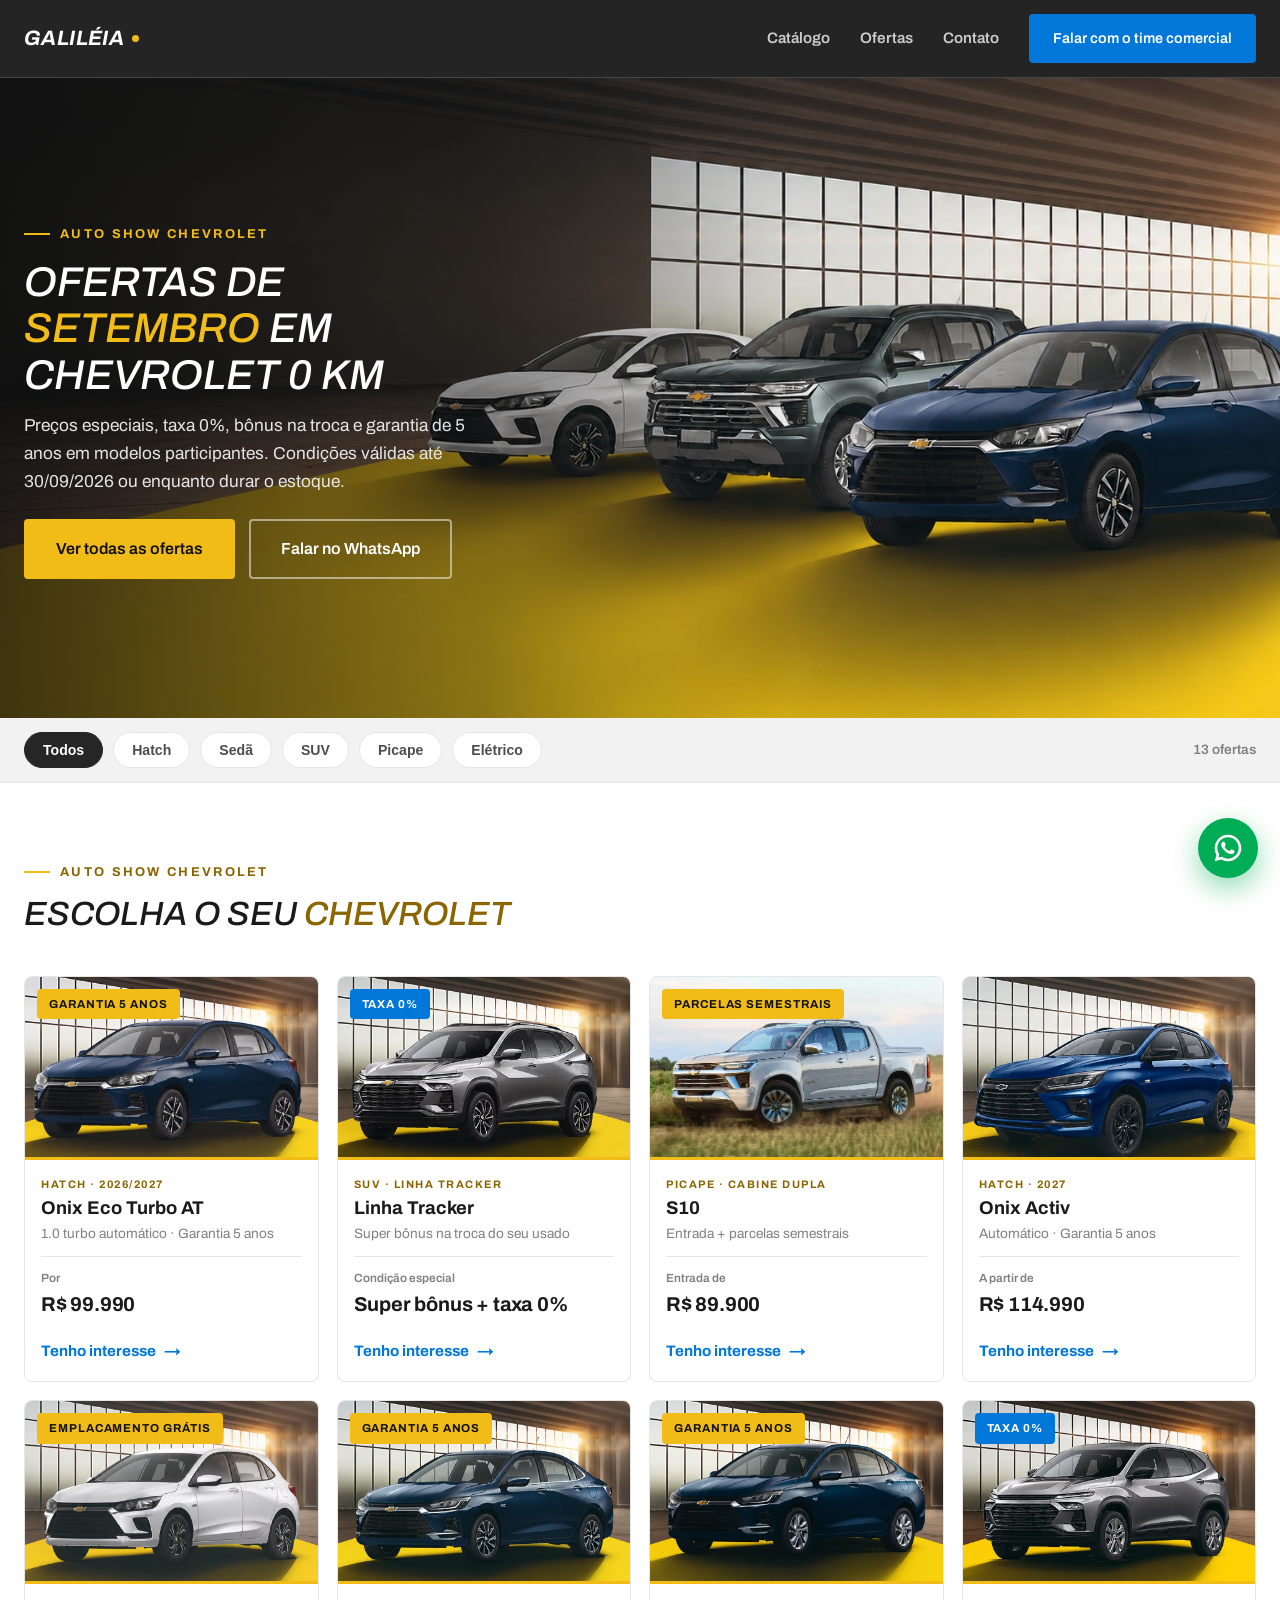
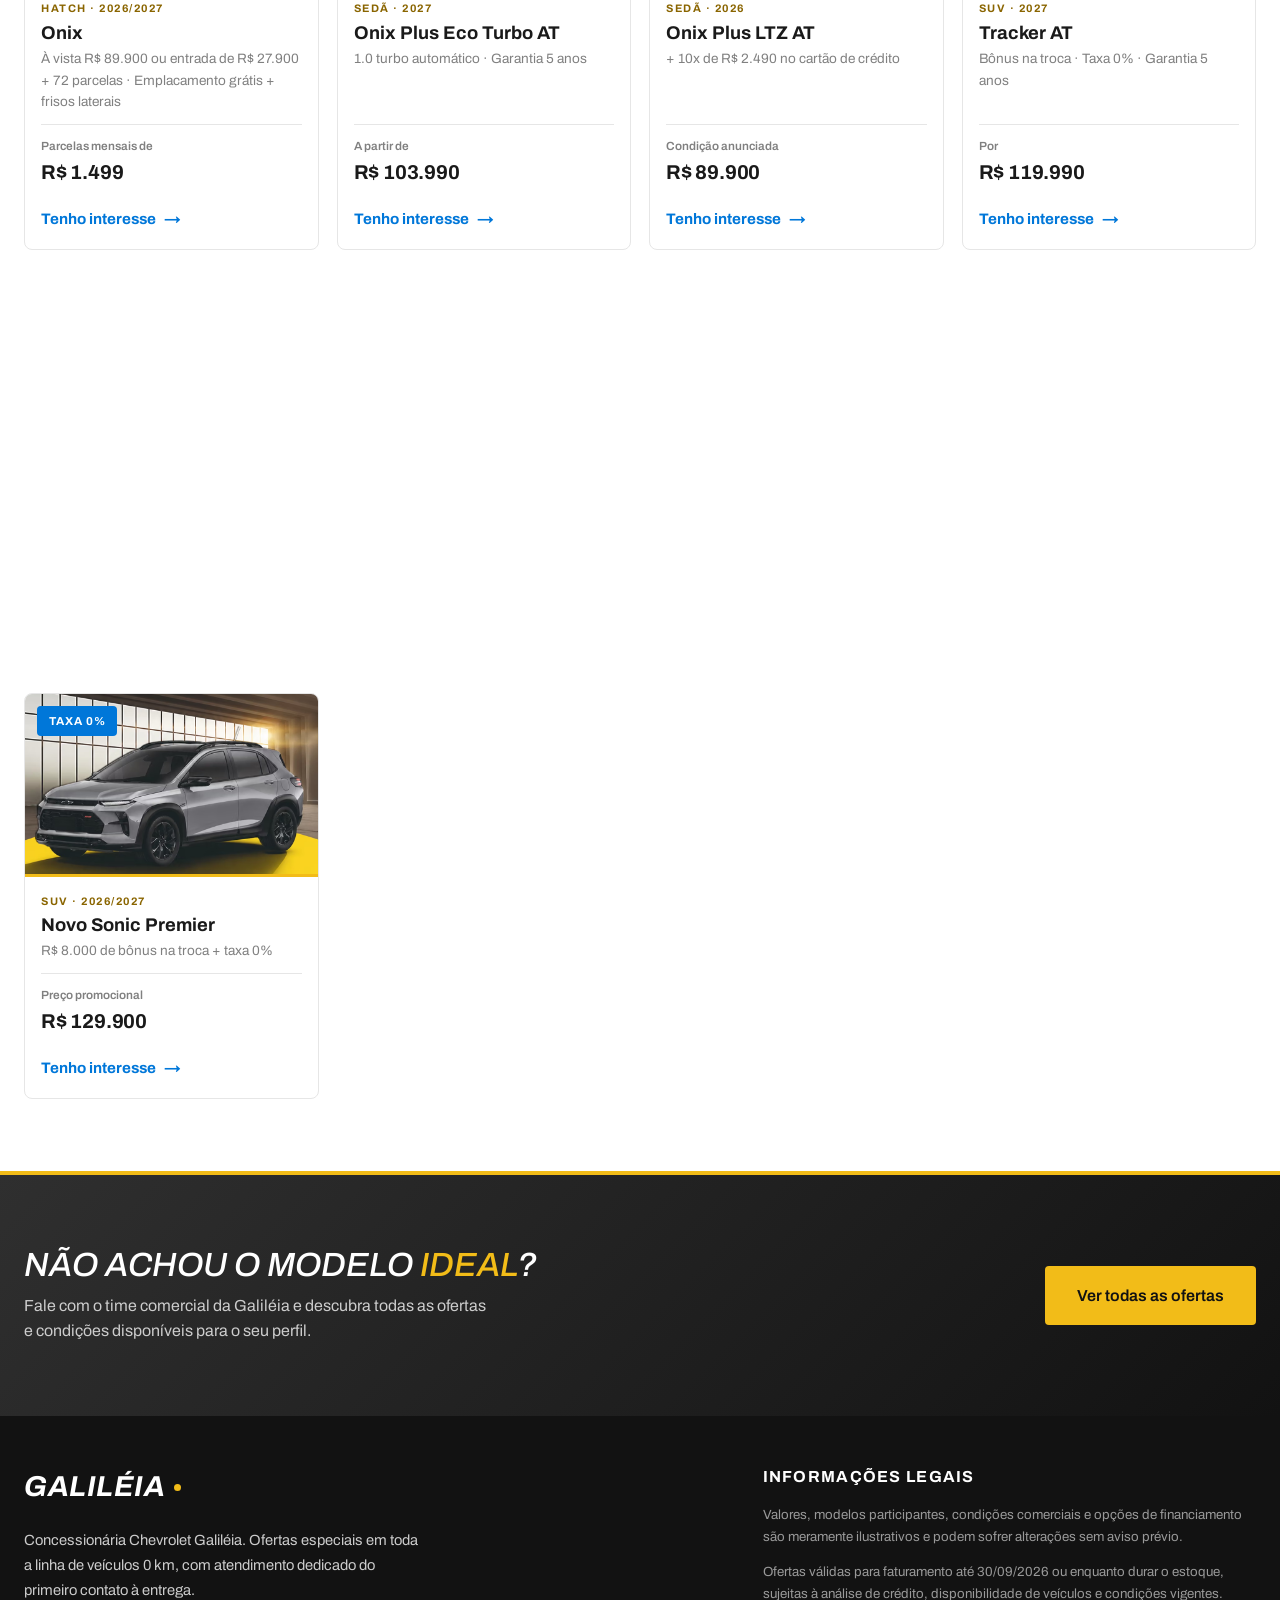
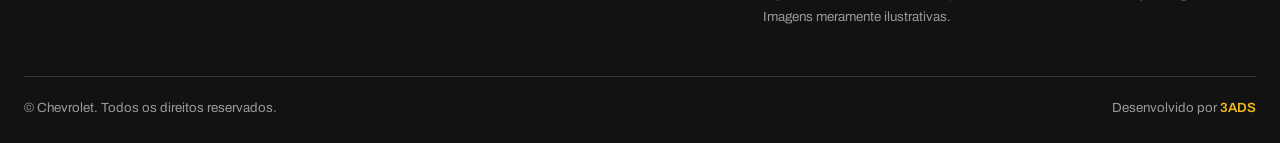
==== commit dbbc4b19: "Padroniza favicon transparente em todas as páginas" ====
--- a/index.html
+++ b/index.html
@@ -1,131 +1,629 @@
 <!DOCTYPE html>
 <html lang="pt-BR">
 <head>
-  <meta charset="utf-8">
-  <meta name="viewport" content="width=device-width, initial-scale=1, viewport-fit=cover">
-  <title>Concessionária Chevrolet | Novos, Seminovos e Serviços | Autorio</title>
-  <meta name="description" content="Negocie seu Chevrolet com a Autorio: veículos novos e seminovos, consórcio, venda direta para CNPJ e manutenção especializada Chevrolet.">
-  <meta name="robots" content="index,follow,max-image-preview:large,max-snippet:-1,max-video-preview:-1">
-  <meta name="theme-color" content="#000000">
-  <link rel="canonical" href="https://autorioconcessionaria.com.br/">
-  <link rel="icon" type="image/svg+xml" href="/ofertas/images-ofertas/favicon.svg">
-  <link rel="apple-touch-icon" href="/ofertas/images-ofertas/favicon.svg">
-  <link rel="preload" href="assets/fonts/darker-grotesque-variable.woff2" as="font" type="font/woff2" crossorigin>
-  <link rel="preload" href="assets/fonts/inter-variable.woff2" as="font" type="font/woff2" crossorigin>
-  <link rel="preload" href="assets/images/hero-chevrolet.avif" as="image" type="image/avif" fetchpriority="high">
-  <link rel="preconnect" href="https://www.googletagmanager.com" crossorigin>
-  <link rel="preconnect" href="https://www.youtube-nocookie.com" crossorigin>
-  <style>
-    @font-face{font-family:"Darker Grotesque";src:url("assets/fonts/darker-grotesque-variable.woff2") format("woff2");font-style:normal;font-weight:400 900;font-display:swap}
-    @font-face{font-family:Inter;src:url("assets/fonts/inter-variable.woff2") format("woff2");font-style:normal;font-weight:100 900;font-display:swap}
-    :root{color-scheme:dark;--bg:#000;--white:#fff;--green:#92f691;--green-strong:#73ef67;--ink:#0c0e12;--shell:min(90%,1180px);--display:"Darker Grotesque",Inter,system-ui,sans-serif;--body:Inter,system-ui,-apple-system,BlinkMacSystemFont,"Segoe UI",sans-serif}
-    *,*::before,*::after{box-sizing:border-box}html{background:#000}body{margin:0;min-width:280px;overflow-x:hidden;background:#000;color:#fff;font-family:var(--body);line-height:1.6;-webkit-font-smoothing:antialiased}img,svg{display:block;max-width:100%}h1,p{margin-top:0}.shell{width:var(--shell);margin-inline:auto}.desktop-only{display:none}
-    .hero{position:relative;display:grid;place-items:center;min-height:90svh;margin-bottom:2.5rem;isolation:isolate;overflow:hidden}.hero__media,.hero__video,.hero__overlay{position:absolute;inset:0;width:100%;height:100%}.hero__media{z-index:-4;object-fit:cover;object-position:center}.hero__video{z-index:-3;overflow:hidden;opacity:0}.hero__video iframe{position:absolute;top:50%;left:50%;width:177.78vh;min-width:100%;height:56.25vw;min-height:100%;border:0;transform:translate(-50%,-50%) scale(1.02);pointer-events:none}.hero__overlay{z-index:-2;background:linear-gradient(180deg,rgba(0,0,0,.68),rgba(0,0,0,.72))}.hero__content{min-width:0;padding-block:4rem;text-align:center}.hero__logo{width:99px;height:auto;margin:0 auto 1rem}.hero h1{max-width:900px;margin:0 auto 1.25rem;overflow-wrap:anywhere;font-family:var(--display);font-size:clamp(2.5rem,11vw,4rem);font-weight:600;line-height:.92;text-wrap:balance}.hero p{max-width:680px;margin:0 auto 1.5rem;color:#e9e9e9;font-size:clamp(1rem,2vw,1.125rem)}
-    .button{display:inline-flex;min-height:48px;align-items:center;justify-content:center;gap:.5rem;padding:.72rem 1.35rem;border:0;background:#ffbf00;color:var(--ink);font-family:var(--display);font-size:1.05rem;font-weight:750;line-height:1;text-decoration:none}.button--whatsapp{background:var(--green-strong)}.button svg{width:20px;height:20px;fill:currentColor}@media(min-width:768px){.desktop-only{display:block}.hero{min-height:95svh}.hero__logo{width:158px}.hero h1{font-size:4rem}}
-  </style>
-  <link rel="preload" href="assets/css/style.css?v=20260921" as="style">
-  <link id="site-css" rel="stylesheet" href="assets/css/style.css?v=20260921" media="print">
-  <noscript><link rel="stylesheet" href="assets/css/style.css?v=20260921"></noscript>
-  <script src="assets/js/gtm.js?v=20260923-clarity2"></script>
-  <meta property="og:locale" content="pt_BR">
-  <meta property="og:type" content="website">
-  <meta property="og:title" content="Negocie seu Chevrolet com a concessionária oficial da região">
-  <meta property="og:description" content="Condições facilitadas, atendimento consultivo e a confiança de uma concessionária autorizada Chevrolet.">
-  <meta property="og:url" content="https://autorioconcessionaria.com.br/">
-  <meta property="og:site_name" content="Chevrolet Autorio">
-  <meta property="og:image" content="https://autorioconcessionaria.com.br/assets/images/chevrolet-autorio-fachada.jpg">
-  <meta property="og:image:width" content="1024">
-  <meta property="og:image:height" content="768">
-  <meta property="og:image:alt" content="Fachada da concessionária Chevrolet Autorio">
-  <meta name="twitter:card" content="summary_large_image">
-  <script type="application/ld+json">
-  {
-    "@context": "https://schema.org",
-    "@type": "AutoDealer",
-    "name": "Chevrolet Autorio",
-    "legalName": "AUTORIO VEICULOS E EQUIPAMENTOS LTDA",
-    "url": "https://autorioconcessionaria.com.br/",
-    "logo": "https://autorioconcessionaria.com.br/assets/images/favicon.png",
-    "image": "https://autorioconcessionaria.com.br/assets/images/chevrolet-autorio-fachada.jpg",
-    "description": "Concessionária autorizada Chevrolet com veículos novos, seminovos, consórcio, venda direta para CNPJ e manutenção especializada.",
-    "telephone": ["+55 64 2101-5100", "+55 64 2101-5131"],
-    "taxID": "00.062.851/0001-69",
-    "brand": {"@type": "Brand", "name": "Chevrolet"}
+<meta charset="UTF-8">
+<meta name="viewport" content="width=device-width, initial-scale=1.0">
+<title>Auto Show Chevrolet — Ofertas de Setembro | Galiléia</title>
+<meta name="description" content="Confira as ofertas do Auto Show Chevrolet da Galiléia: preços especiais, taxa 0%, bônus na troca e garantia de 5 anos. Válidas até 30/09/2026 ou enquanto durar o estoque.">
+<meta name="robots" content="index, follow">
+<link rel="canonical" href="https://ofertas.galileiaconcessionaria.com.br/">
+<meta name="theme-color" content="#121212">
+
+<!-- Open Graph / Facebook -->
+<meta property="og:type" content="website">
+<meta property="og:locale" content="pt_BR">
+<meta property="og:site_name" content="Galiléia Chevrolet">
+<meta property="og:title" content="Auto Show Chevrolet — Ofertas de Setembro | Galiléia">
+<meta property="og:description" content="Ofertas Chevrolet com preços especiais, taxa 0%, bônus na troca e garantia de 5 anos. Válidas até 30/09/2026 ou enquanto durar o estoque.">
+<meta property="og:url" content="https://ofertas.galileiaconcessionaria.com.br/">
+<meta property="og:image" content="https://ofertas.galileiaconcessionaria.com.br/images-ofertas/banner-desktop.jpg">
+<meta property="og:image:width" content="1920">
+<meta property="og:image:height" content="760">
+
+<!-- Twitter Card -->
+<meta name="twitter:card" content="summary_large_image">
+<meta name="twitter:title" content="Auto Show Chevrolet — Ofertas de Setembro | Galiléia">
+<meta name="twitter:description" content="Ofertas Chevrolet com preços especiais, taxa 0%, bônus na troca e garantia de 5 anos. Válidas até 30/09/2026.">
+<meta name="twitter:image" content="https://ofertas.galileiaconcessionaria.com.br/images-ofertas/banner-desktop.jpg">
+
+<link rel="icon" type="image/svg+xml" href="/images-ofertas/favicon.svg">
+<link rel="apple-touch-icon" href="/images-ofertas/favicon.svg">
+
+<link rel="preconnect" href="https://fonts.googleapis.com">
+<link rel="preconnect" href="https://fonts.gstatic.com" crossorigin>
+<link rel="preconnect" href="https://brands.gm-cdn.com" crossorigin>
+<link rel="preconnect" href="https://www.googletagmanager.com">
+<link rel="preload" as="image" href="images-ofertas/banner-mobile.jpg" media="(max-width:700px)" fetchpriority="high">
+<link rel="preload" as="image" href="images-ofertas/banner-desktop.jpg" media="(min-width:701px)" fetchpriority="high">
+<link href="https://fonts.googleapis.com/css2?family=Archivo:ital,wght@0,400;0,500;0,600;0,700;0,900;1,400;1,500;1,600;1,700&amp;display=swap" rel="stylesheet">
+
+<!-- Google Tag Manager -->
+<script>(function(w,d,s,l,i){w[l]=w[l]||[];w[l].push({'gtm.start':new Date().getTime(),event:'gtm.js'});var f=d.getElementsByTagName(s)[0],j=d.createElement(s),dl=l!='dataLayer'?'&l='+l:'';j.async=true;j.src='https://www.googletagmanager.com/gtm.js?id='+i+dl;f.parentNode.insertBefore(j,f);})(window,document,'script','dataLayer','GTM-P22BFJC');</script>
+<script>(function(w,d,s,l,i){w[l]=w[l]||[];w[l].push({'gtm.start':new Date().getTime(),event:'gtm.js'});var f=d.getElementsByTagName(s)[0],j=d.createElement(s),dl=l!='dataLayer'?'&l='+l:'';j.async=true;j.src='https://www.googletagmanager.com/gtm.js?id='+i+dl;f.parentNode.insertBefore(j,f);})(window,document,'script','dataLayer','GTM-NJH35M5');</script>
+<!-- End Google Tag Manager -->
+
+<!-- Microsoft Clarity -->
+<script type="text/javascript">
+  (function(c,l,a,r,i,t,y){
+    c[a]=c[a]||function(){(c[a].q=c[a].q||[]).push(arguments)};
+    t=l.createElement(r);t.async=1;t.src="https://www.clarity.ms/tag/"+i;
+    y=l.getElementsByTagName(r)[0];y.parentNode.insertBefore(t,y);
+  })(window,document,"clarity","script","yn2vg4cooq");
+</script>
+<!-- End Microsoft Clarity -->
+
+<script type="application/ld+json">
+{
+  "@context": "https://schema.org",
+  "@type": "AutoDealer",
+  "name": "Galiléia Chevrolet",
+  "url": "https://ofertas.galileiaconcessionaria.com.br/",
+  "logo": "https://ofertas.galileiaconcessionaria.com.br/images-ofertas/favicon.svg",
+  "image": "https://ofertas.galileiaconcessionaria.com.br/images-ofertas/banner-desktop.jpg",
+  "description": "Concessionária Chevrolet Galiléia. Ofertas do Auto Show Chevrolet válidas até 30 de setembro de 2026 ou enquanto durar o estoque.",
+  "areaServed": "BR",
+  "makesOffer": [
+    {"@type":"Offer","itemOffered":{"@type":"Car","name":"Chevrolet Onix Eco Turbo AT 2026/2027","bodyType":"Hatch"},"price":"99990","priceCurrency":"BRL","priceValidUntil":"2026-09-30","availability":"https://schema.org/InStock"},
+    {"@type":"Offer","itemOffered":{"@type":"Car","name":"Chevrolet Onix Activ 2027","bodyType":"Hatch"},"price":"114990","priceCurrency":"BRL","priceValidUntil":"2026-09-30","availability":"https://schema.org/InStock"},
+    {"@type":"Offer","itemOffered":{"@type":"Car","name":"Chevrolet Onix 2026/2027","bodyType":"Hatch"},"price":"89900","priceCurrency":"BRL","priceValidUntil":"2026-09-30","availability":"https://schema.org/InStock"},
+    {"@type":"Offer","itemOffered":{"@type":"Car","name":"Chevrolet Onix Plus Eco Turbo AT 2027","bodyType":"Sedan"},"price":"103990","priceCurrency":"BRL","priceValidUntil":"2026-09-30","availability":"https://schema.org/InStock"},
+    {"@type":"Offer","itemOffered":{"@type":"Car","name":"Chevrolet Onix Plus LTZ AT 2026","bodyType":"Sedan"},"price":"89900","priceCurrency":"BRL","priceValidUntil":"2026-09-30","availability":"https://schema.org/InStock"},
+    {"@type":"Offer","itemOffered":{"@type":"Car","name":"Chevrolet Tracker AT 2027","bodyType":"SUV"},"price":"119990","priceCurrency":"BRL","priceValidUntil":"2026-09-30","availability":"https://schema.org/InStock"},
+    {"@type":"Offer","itemOffered":{"@type":"Car","name":"Chevrolet Trailblazer High Country 2026","bodyType":"SUV"},"price":"389900","priceCurrency":"BRL","priceValidUntil":"2026-09-30","availability":"https://schema.org/InStock"},
+    {"@type":"Offer","itemOffered":{"@type":"Car","name":"Chevrolet Captiva EV 2026","bodyType":"SUV"},"price":"219990","priceCurrency":"BRL","priceValidUntil":"2026-09-30","availability":"https://schema.org/InStock"},
+    {"@type":"Offer","itemOffered":{"@type":"Car","name":"Chevrolet Spark Activ 2026","bodyType":"SUV"},"price":"144990","priceCurrency":"BRL","priceValidUntil":"2026-09-30","availability":"https://schema.org/InStock"},
+    {"@type":"Offer","itemOffered":{"@type":"Car","name":"Chevrolet Sonic Premier 2026/2027","bodyType":"SUV"},"price":"129900","priceCurrency":"BRL","priceValidUntil":"2026-09-30","availability":"https://schema.org/InStock"}
+  ]
+}
+</script>
+<style>
+/* ===== Fontes oficiais Chevrolet (GM CDN) com fallback Archivo ===== */
+@font-face{font-family:'ChevySans';src:url('https://brands.gm-cdn.com/gbds/chevrolet-2023/fonts/ChevySans-Medium.woff2') format('woff2');font-weight:500;font-style:normal;font-display:swap}
+@font-face{font-family:'ChevySans';src:url('https://brands.gm-cdn.com/gbds/chevrolet-2023/fonts/ChevySans-Demi.woff2') format('woff2');font-weight:600;font-style:normal;font-display:swap}
+@font-face{font-family:'ChevySans';src:url('https://brands.gm-cdn.com/gbds/chevrolet-2023/fonts/ChevySans-Bold.woff2') format('woff2');font-weight:700;font-style:normal;font-display:swap}
+@font-face{font-family:'ChevySans';src:url('https://brands.gm-cdn.com/gbds/chevrolet-2023/fonts/ChevySans-MediumItalic.woff2') format('woff2');font-weight:500;font-style:italic;font-display:swap}
+@font-face{font-family:'ChevySans';src:url('https://brands.gm-cdn.com/gbds/chevrolet-2023/fonts/ChevySans-BoldItalic.woff2') format('woff2');font-weight:700;font-style:italic;font-display:swap}
+
+/* ===== Design Tokens — Chevrolet / Galiléia (grafite + gold, sem azul exceto CTA) ===== */
+:root{
+  --primary:#262626;
+  --primary-deep:#1a1a1a;
+  --primary-deeper:#121212;
+  --accent:#F2BC18;
+  --accent-deep:#d29625;
+  --accent-text:#8a6500;
+  --btn-fill:#0077D9;
+  --btn-fill-deep:#005fa8;
+  --wa:#00AD57;
+  --wa-deep:#039249;
+
+  --bg:#FFFFFF;
+  --surface:#FFFFFF;
+  --surface-2:#F2F2F2;
+  --surface-3:#E6E6E6;
+
+  --t1:#262626;
+  --t2:#4d4d4d;
+  --t3:#808080;
+  --border:#E6E6E6;
+
+  --on-dark-1:#FFFFFF;
+  --on-dark-2:#cccccc;
+  --on-dark-3:#999999;
+  --border-dark:rgba(255,255,255,.16);
+
+  --dark:linear-gradient(135deg,#2f2f2f 0%,#121212 100%);
+
+  --shadow-sm:0 1px 3px rgba(0,0,0,.10);
+  --shadow-md:0 10px 30px rgba(0,0,0,.14);
+
+  --radius:4px;
+  --radius-md:8px;
+
+  --max:1240px;
+  --font-base:'ChevySans','Archivo',Arial,sans-serif;
+}
+
+*{box-sizing:border-box;margin:0;padding:0}
+html{scroll-behavior:smooth}
+body{font-family:var(--font-base);color:var(--t1);background:var(--bg);line-height:1.6;-webkit-font-smoothing:antialiased}
+img{max-width:100%;display:block}
+a{color:inherit;text-decoration:none}
+.container{width:min(var(--max),calc(100% - 32px));margin-inline:auto}
+
+/* ===== Tipografia ===== */
+.eyebrow{font-size:.8rem;font-weight:700;letter-spacing:.18em;text-transform:uppercase;color:var(--accent);display:inline-flex;align-items:center;gap:10px;margin-bottom:14px}
+.eyebrow::before{content:"";width:26px;height:2px;background:var(--accent)}
+h1,h2{font-family:var(--font-base);font-weight:500;font-style:italic;text-transform:uppercase;line-height:1.12}
+h1{font-size:clamp(1.7rem,6vw,2.6rem)}
+h2{font-size:clamp(1.4rem,4vw,2.1rem);color:var(--primary-deep);margin-bottom:14px}
+.accent{color:var(--accent)}
+
+/* ===== Botões ===== */
+.btn{display:inline-flex;align-items:center;justify-content:center;gap:10px;font-family:var(--font-base);font-weight:600;font-size:1rem;padding:15px 30px;border-radius:var(--radius);border:2px solid transparent;cursor:pointer;transition:background .18s ease,color .18s ease,transform .18s ease;white-space:nowrap}
+.btn-primary{background:var(--btn-fill);color:#fff}
+.btn-primary:hover{background:var(--btn-fill-deep)}
+.btn-accent{background:var(--accent);color:var(--primary-deeper)}
+.btn-accent:hover{background:var(--accent-deep)}
+.btn-outline{background:transparent;color:var(--primary);border-color:var(--primary)}
+.btn-outline:hover{background:var(--primary);color:#fff}
+.btn-on-dark{color:#fff;border-color:rgba(255,255,255,.5)}
+.eyebrow-deep{color:var(--accent-text)}
+
+/* ===== Header ===== */
+.header{position:sticky;top:0;z-index:50;background:rgba(18,18,18,.92);backdrop-filter:saturate(140%) blur(10px);border-bottom:1px solid var(--border-dark)}
+.header .container{display:flex;align-items:center;justify-content:space-between;padding-block:12px}
+.brand img{height:32px;width:auto;display:block}
+.brand-word{font-family:var(--font-base);font-weight:700;font-style:italic;color:#fff;font-size:1.15rem;letter-spacing:.02em;text-transform:uppercase;display:inline-flex;align-items:center;gap:8px}
+.brand-word::after{content:"";width:7px;height:7px;border-radius:50%;background:var(--accent);flex:none}
+.nav{display:flex;align-items:center;gap:30px}
+.nav a.link{display:none;color:var(--on-dark-2);font-size:.95rem;font-weight:600}
+.nav a.link:hover{color:#fff}
+.header .btn{padding:9px 10px;font-size:.75rem}
+
+/* ===== Hero (mobile-first: banner vertical 500x760) ===== */
+.hero{
+  background:linear-gradient(180deg, rgba(12,12,12,.62) 0%, rgba(12,12,12,.22) 34%, rgba(12,12,12,0) 52%), url('images-ofertas/banner-mobile.jpg') center top/cover no-repeat;
+  color:#fff;min-height:560px;display:flex;align-items:flex-start;
+}
+.hero .container{text-align:center;padding-top:44px}
+.hero .eyebrow{color:var(--accent);justify-content:center}
+.hero h1{color:#fff;margin:0 auto 14px;max-width:15ch}
+.hero p{color:#e6e6e6;font-size:1rem;max-width:34ch;margin-inline:auto}
+.hero-cta{display:flex;flex-wrap:wrap;gap:14px;margin-top:24px;justify-content:center}
+
+/* ===== Barra de filtros (visual — categorias) ===== */
+.filters{background:var(--surface-2);border-bottom:1px solid var(--border);position:sticky;top:57px;z-index:40;overflow-x:auto;-webkit-overflow-scrolling:touch}
+.filters .container{display:flex;align-items:center;gap:10px;flex-wrap:nowrap;padding-block:14px}
+.chip{font-size:.88rem;font-weight:600;color:var(--t2);background:#fff;border:1px solid var(--border);border-radius:100px;padding:8px 16px;cursor:pointer;transition:all .15s ease;flex:none}
+.chip:hover{border-color:var(--primary);color:var(--primary)}
+.chip.is-active{background:var(--primary);color:#fff;border-color:var(--primary)}
+.filters .count{margin-left:12px;font-size:.85rem;color:var(--t3);font-weight:600;flex:none}
+
+/* ===== Catálogo (grid de cards) ===== */
+.catalog{padding:clamp(40px,8vw,72px) 0}
+.cat-head{display:flex;align-items:flex-end;justify-content:space-between;gap:20px;margin-bottom:28px;flex-wrap:wrap}
+.grid{display:grid;grid-template-columns:1fr;gap:18px}
+
+.car-card{background:#fff;border:1px solid var(--border);border-radius:var(--radius-md);overflow:hidden;display:flex;flex-direction:column;transition:transform .2s ease,box-shadow .2s ease,opacity .6s ease,transform .6s ease}
+.car-card:hover{transform:translateY(-5px);box-shadow:var(--shadow-md)}
+.car-thumb{position:relative;aspect-ratio:16/10;background:var(--surface-2) center/cover no-repeat;border-bottom:3px solid var(--accent)}
+.car-thumb--onix-2026{background-image:url('images-ofertas/onix-2026.jpg');background-image:image-set(url('images-ofertas/onix-2026.avif') type('image/avif'),url('images-ofertas/onix-2026.jpg') type('image/jpeg'))}
+.car-thumb--s10-wt{background-image:url('images-ofertas/s10-wt.jpg');background-image:image-set(url('images-ofertas/s10-wt.avif') type('image/avif'),url('images-ofertas/s10-wt.jpg') type('image/jpeg'))}
+.car-thumb--onix-eco{background-image:url('images-ofertas/onix-eco.jpg');background-image:image-set(url('images-ofertas/onix-eco.avif') type('image/avif'),url('images-ofertas/onix-eco.jpg') type('image/jpeg'))}
+.car-thumb--onix-activ{background-image:url('images-ofertas/onix-activ.jpg');background-image:image-set(url('images-ofertas/onix-activ.avif') type('image/avif'),url('images-ofertas/onix-activ.jpg') type('image/jpeg'))}
+.car-thumb--onix-plus-ltz{background-image:url('images-ofertas/onix-plus-ltz.jpg');background-image:image-set(url('images-ofertas/onix-plus-ltz.avif') type('image/avif'),url('images-ofertas/onix-plus-ltz.jpg') type('image/jpeg'))}
+.car-thumb--onix-plus-premier{background-image:url('images-ofertas/onix-plus-premier.jpg');background-image:image-set(url('images-ofertas/onix-plus-premier.avif') type('image/avif'),url('images-ofertas/onix-plus-premier.jpg') type('image/jpeg'))}
+.car-thumb--tracker-at{background-image:url('images-ofertas/tracker-at.jpg');background-image:image-set(url('images-ofertas/tracker-at.avif') type('image/avif'),url('images-ofertas/tracker-at.jpg') type('image/jpeg'))}
+.car-thumb--tracker-premier{background-image:url('images-ofertas/tracker-premier.jpg');background-image:image-set(url('images-ofertas/tracker-premier.avif') type('image/avif'),url('images-ofertas/tracker-premier.jpg') type('image/jpeg'))}
+.car-thumb--sonic-premier{background-image:url('images-ofertas/sonic-premier.jpg');background-image:image-set(url('images-ofertas/sonic-premier.avif') type('image/avif'),url('images-ofertas/sonic-premier.jpg') type('image/jpeg'))}
+.car-thumb--trailblazer{background-image:url('images-ofertas/trailblazer.jpg');background-image:image-set(url('images-ofertas/trailblazer.avif') type('image/avif'),url('images-ofertas/trailblazer.jpg') type('image/jpeg'))}
+.car-thumb--montana-ltz{background-image:url('images-ofertas/montana-ltz.jpg')}
+.car-thumb--montana{background-image:url('images-ofertas/montana.jpg');background-image:image-set(url('images-ofertas/montana.avif') type('image/avif'),url('images-ofertas/montana.jpg') type('image/jpeg'))}
+.car-thumb--spin-premiere{background-image:url('images-ofertas/spin-premiere.jpg')}
+.car-thumb--spark-activ{background-image:url('images-ofertas/spark-activ.jpg');background-image:image-set(url('images-ofertas/spark-activ.avif') type('image/avif'),url('images-ofertas/spark-activ.jpg') type('image/jpeg'))}
+.car-thumb--captiva{background-image:url('images-ofertas/captiva.jpg');background-image:image-set(url('images-ofertas/captiva.avif') type('image/avif'),url('images-ofertas/captiva.jpg') type('image/jpeg'))}
+.car-badge{position:absolute;top:12px;left:12px;font-size:.72rem;font-weight:700;letter-spacing:.08em;text-transform:uppercase;padding:6px 12px;border-radius:4px;background:var(--accent);color:var(--primary-deeper)}
+.car-badge.blue{background:var(--btn-fill);color:#fff}
+.car-body{padding:16px 16px 18px;display:flex;flex-direction:column;flex:1;gap:5px}
+.car-tag{font-size:.68rem;font-weight:700;letter-spacing:.14em;text-transform:uppercase;color:var(--accent-text)}
+.car-name{font-family:var(--font-base);font-weight:700;font-size:1.15rem;color:var(--primary-deep);line-height:1.1}
+.car-spec{font-size:.85rem;color:var(--t3);margin-bottom:6px}
+.car-price{margin-top:auto;padding-top:12px;border-top:1px solid var(--border)}
+.car-price small{display:block;font-size:.74rem;color:var(--t3);font-weight:600}
+.car-price strong{font-family:var(--font-base);font-weight:700;font-size:1.25rem;color:var(--primary-deep);letter-spacing:-.01em}
+.car-price strong span{font-size:.9rem;font-weight:600;color:var(--t2)}
+.car-cta{margin-top:14px;align-self:flex-start;color:var(--btn-fill);font-weight:700;font-size:.95rem;display:inline-flex;align-items:center;gap:8px;transition:gap .15s ease,color .15s ease}
+.car-cta .arrow{transition:transform .15s ease;font-size:1.05rem;line-height:1}
+.car-cta:hover{color:var(--btn-fill-deep)}
+.car-cta:hover .arrow{transform:translateX(4px)}
+
+/* ===== Faixa CTA ===== */
+.cta-band{background:var(--dark);color:#fff;padding:clamp(44px,8vw,72px) 0;border-top:4px solid var(--accent)}
+.cta-band .container{display:flex;flex-direction:column;align-items:flex-start;justify-content:space-between;gap:24px}
+.cta-band h2{color:#fff;margin-bottom:8px}
+.cta-band p{color:var(--on-dark-2);max-width:52ch}
+.cta-band .btn{width:100%}
+
+/* ===== Footer ===== */
+.footer{background:var(--primary-deeper);color:var(--on-dark-2);padding:48px 0 24px}
+.footer-grid{display:grid;grid-template-columns:1fr;gap:32px}
+.footer .brand img{height:42px;width:auto;margin-bottom:18px}
+.footer .brand-word{font-size:1.6rem;margin-bottom:18px}
+.footer p{font-size:.92rem;line-height:1.7;max-width:50ch}
+.footer h2{color:#fff;font-style:normal;font-weight:700;font-size:1rem;line-height:1.6;margin-bottom:14px;text-transform:uppercase;letter-spacing:.08em}
+.footer .legal p{font-size:.83rem;color:var(--on-dark-3);margin-bottom:12px;max-width:none}
+.footer-bottom{border-top:1px solid var(--border-dark);margin-top:36px;padding-top:20px;display:flex;flex-wrap:wrap;gap:8px 16px;justify-content:space-between;font-size:.83rem;color:var(--on-dark-3)}
+.footer-bottom a{color:var(--accent);font-weight:600}
+.footer-bottom a:hover{text-decoration:underline}
+
+/* ===== WhatsApp flutuante ===== */
+.whatsapp-float{position:fixed;right:16px;bottom:16px;z-index:80;width:56px;height:56px;border-radius:50%;background:var(--wa);box-shadow:0 10px 28px rgba(0,173,87,.45);display:grid;place-items:center;transition:background .18s ease,transform .18s ease}
+.whatsapp-float:hover{background:var(--wa-deep);transform:scale(1.06)}
+.whatsapp-float svg{width:30px;height:30px;fill:#fff}
+
+/* ===== Preferências de privacidade ===== */
+.consent-panel{position:fixed;z-index:1000;right:1rem;bottom:1rem;left:1rem;display:grid;max-width:760px;margin-inline:auto;gap:1rem;padding:1.1rem;border:1px solid #555;border-radius:12px;background:#151515;color:#fff;box-shadow:0 18px 50px rgba(0,0,0,.45)}
+.consent-panel[hidden],.privacy-preferences[hidden]{display:none}
+.consent-panel strong{font-size:1.15rem}
+.consent-panel p{margin:.3rem 0 0;color:#d0d0d0;font-size:.8rem;line-height:1.45}
+.consent-panel a{color:#fff;text-decoration:underline;text-underline-offset:3px}
+.consent-panel__actions{display:flex;flex-wrap:wrap;align-items:center;gap:.6rem}
+.consent-panel button,.privacy-preferences{min-height:42px;padding:.55rem .9rem;border:1px solid #777;border-radius:7px;background:transparent;color:#fff;font:700 .8rem var(--font-base);cursor:pointer}
+.consent-panel button.is-primary{border-color:var(--accent);background:var(--accent);color:#111}
+.privacy-preferences{position:fixed;z-index:900;bottom:1rem;left:1rem;min-height:38px;background:#151515;box-shadow:0 8px 24px rgba(0,0,0,.35)}
+
+/* ===== Scroll reveal ===== */
+.reveal-pending{opacity:0;transform:translateY(28px);transition:opacity .6s ease,transform .6s ease}
+.reveal-pending.is-visible{opacity:1;transform:none}
+.grid .reveal-pending:nth-child(2){transition-delay:.05s}
+.grid .reveal-pending:nth-child(3){transition-delay:.1s}
+.grid .reveal-pending:nth-child(4){transition-delay:.15s}
+@media (prefers-reduced-motion:reduce){
+  .reveal-pending,.car-card,.whatsapp-float{transition:none!important}
+  .reveal-pending{opacity:1;transform:none}
+}
+
+/* ===== Responsivo — mobile first, escalando para telas maiores ===== */
+@media (min-width:481px){ .grid{grid-template-columns:repeat(2,1fr)} }
+@media (min-width:701px){
+  .container{width:min(var(--max),calc(100% - 48px))}
+  .header .container{padding-block:14px}
+  .brand img{height:38px}
+  .brand-word{font-size:1.3rem}
+  .header .btn{padding:11px 22px;font-size:.9rem}
+  .hero{
+    background:linear-gradient(90deg, rgba(12,12,12,.78) 0%, rgba(12,12,12,.45) 38%, rgba(12,12,12,.05) 62%, rgba(12,12,12,0) 100%), url('images-ofertas/banner-desktop.jpg') center/cover no-repeat;
+    min-height:640px;align-items:center;
   }
-  </script>
+  .hero .container{text-align:left;padding-top:0}
+  .hero .eyebrow{justify-content:flex-start}
+  .hero h1{font-size:clamp(2rem,3.6vw,2.6rem);margin-inline:0;max-width:17ch}
+  .hero p{font-size:1.08rem;max-width:46ch;margin-inline:0}
+  .hero-cta{justify-content:flex-start}
+  .filters{top:69px}
+  .filters .container{flex-wrap:wrap}
+  .chip{padding:9px 18px}
+  .filters .count{margin-left:auto}
+  .cta-band .container{flex-direction:row;align-items:center}
+  .cta-band .btn{width:auto}
+  .footer-grid{grid-template-columns:1.4fr 1fr;gap:48px}
+  .footer .brand img{height:50px}
+  .footer .brand-word{font-size:1.8rem}
+  .whatsapp-float{right:22px;bottom:22px;width:60px;height:60px}
+  .whatsapp-float svg{width:32px;height:32px}
+}
+@media (min-width:821px){ .grid{grid-template-columns:repeat(3,1fr)} }
+@media (min-width:901px){ .nav a.link{display:inline-block} }
+@media (min-width:1101px){ .grid{grid-template-columns:repeat(4,1fr)} }
+@media (min-width:1600px){ .container{max-width:1440px} .grid{grid-template-columns:repeat(5,1fr)} }
+@media (min-width:700px){.consent-panel{grid-template-columns:1fr auto;align-items:end}.consent-panel__actions{justify-content:flex-end}}
+.catalog .accent{color:var(--accent-text)}
+</style>
 </head>
 <body>
-  <a class="skip-link" href="#conteudo">Ir para o conteúdo</a>
-  <main id="conteudo">
-    <section class="hero" aria-labelledby="hero-title">
-      <img class="hero__media" src="assets/images/hero-chevrolet.avif" width="640" height="360" alt="" fetchpriority="high" decoding="async">
-      <div class="hero__video" aria-hidden="true"><iframe data-src="https://www.youtube-nocookie.com/embed/t5a-Jb6JG5s?autoplay=1&amp;mute=1&amp;controls=0&amp;loop=1&amp;playlist=t5a-Jb6JG5s&amp;playsinline=1&amp;rel=0&amp;modestbranding=1" width="1920" height="1080" title="Vídeo Chevrolet" tabindex="-1" allow="autoplay; encrypted-media" referrerpolicy="strict-origin-when-cross-origin" allowfullscreen></iframe></div>
-      <div class="hero__overlay" aria-hidden="true"></div>
-      <div class="hero__content shell">
-        <img class="hero__logo" src="assets/images/logo-chevrolet.svg" width="158" height="74" alt="Chevrolet">
-        <h1 id="hero-title">Negocie seu Chevrolet direto com a concessionária oficial da região.</h1>
-        <p>Condições facilitadas, atendimento consultivo e a confiança<br class="desktop-only"> de uma concessionária autorizada Chevrolet.</p>
-        <a class="button button--whatsapp" href="https://wa.me/5564936180161?text=Ol%C3%A1%21%20Quero%20mais%20informa%C3%A7%C3%B5es%20sobre%20os%20ve%C3%ADculos%20da%20Chevrolet%21" target="_blank" rel="noopener noreferrer">
-          <svg class="button__icon" aria-hidden="true" viewBox="0 0 24 24" fill="currentColor"><path fill-rule="evenodd" clip-rule="evenodd" d="M17.415 14.382C17.117 14.233 15.656 13.515 15.384 13.415C15.112 13.315 14.914 13.267 14.715 13.565C14.517 13.862 13.948 14.531 13.775 14.729C13.601 14.928 13.428 14.952 13.131 14.804C12.834 14.654 11.876 14.341 10.741 13.329C9.858 12.541 9.261 11.568 9.088 11.27C8.915 10.973 9.069 10.812 9.218 10.664C9.352 10.531 9.515 10.317 9.664 10.144C9.813 9.97103 9.862 9.84603 9.961 9.64703C10.061 9.44903 10.011 9.27603 9.936 9.12703C9.862 8.97803 9.268 7.51503 9.02 6.92003C8.779 6.34103 8.534 6.42003 8.352 6.41003C8.178 6.40203 7.98 6.40003 7.782 6.40003C7.584 6.40003 7.262 6.47403 6.99 6.77203C6.717 7.06903 5.95 7.78803 5.95 9.25103C5.95 10.713 7.014 12.126 7.163 12.325C7.312 12.524 9.258 15.525 12.239 16.812C12.949 17.118 13.502 17.301 13.933 17.437C14.645 17.664 15.293 17.632 15.805 17.555C16.375 17.47 17.563 16.836 17.811 16.142C18.059 15.448 18.058 14.853 17.984 14.729C17.91 14.605 17.712 14.531 17.414 14.382M11.992 21.785H11.988C10.2174 21.7854 8.47937 21.3094 6.956 20.407L6.596 20.193L2.854 21.175L3.853 17.527L3.618 17.153C2.62809 15.5774 2.10424 13.7538 2.107 11.893C2.109 6.44303 6.543 2.00903 11.996 2.00903C13.2948 2.00509 14.5814 2.25934 15.781 2.75702C16.9807 3.2547 18.0694 3.98587 18.984 4.90803C19.9045 5.82433 20.6341 6.91412 21.1305 8.11431C21.6269 9.3145 21.8803 10.6012 21.876 11.9C21.874 17.35 17.44 21.785 11.992 21.785ZM20.404 3.48803C19.3021 2.3793 17.9913 1.50013 16.5474 0.901413C15.1035 0.302696 13.5551 -0.0036753 11.992 3.32698e-05C5.438 3.32698e-05 0.102 5.33503 0.1 11.892C0.096774 13.9788 0.644198 16.0295 1.687 17.837L0 24L6.304 22.346C8.04817 23.2954 10.0022 23.7932 11.988 23.794H11.993C18.547 23.794 23.883 18.459 23.885 11.901C23.8899 10.3383 23.5848 8.79011 22.9875 7.34603C22.3902 5.90196 21.5124 4.59067 20.405 3.48803"/></svg>
-          Fale com um especialista
-        </a>
+
+<!-- Google Tag Manager (noscript) -->
+<noscript><iframe src="https://www.googletagmanager.com/ns.html?id=GTM-P22BFJC" height="0" width="0" style="display:none;visibility:hidden"></iframe></noscript>
+<noscript><iframe src="https://www.googletagmanager.com/ns.html?id=GTM-NJH35M5" height="0" width="0" style="display:none;visibility:hidden"></iframe></noscript>
+<!-- End Google Tag Manager (noscript) -->
+
+<!-- ===== HEADER ===== -->
+<header class="header">
+  <div class="container">
+    <a class="brand" href="#" aria-label="Galiléia"><span class="brand-word">Galiléia</span></a>
+    <nav class="nav" aria-label="Navegação principal">
+      <a class="link" href="#catalogo">Catálogo</a>
+      <a class="link" href="#ofertas">Ofertas</a>
+      <a class="link" href="#contato">Contato</a>
+      <a class="btn btn-primary" href="https://tintim.link/whatsapp/da0e8764-2846-4dcc-a7d2-c2a6366cd91c/4d6bd350-e1dd-4b16-b183-628323c2634e" target="_blank" rel="noopener">Falar com o time comercial</a>
+    </nav>
+  </div>
+</header>
+
+<!-- ===== HERO ===== -->
+<section class="hero">
+  <div class="container">
+    <span class="eyebrow">Auto Show Chevrolet</span>
+    <h1>Ofertas de <span class="accent">setembro</span> em Chevrolet 0 km</h1>
+    <p>Preços especiais, taxa 0%, bônus na troca e garantia de 5 anos em modelos participantes. Condições válidas até 30/09/2026 ou enquanto durar o estoque.</p>
+    <div class="hero-cta">
+      <a class="btn btn-accent" href="#catalogo">Ver todas as ofertas</a>
+      <a class="btn btn-outline btn-on-dark" href="https://tintim.link/whatsapp/da0e8764-2846-4dcc-a7d2-c2a6366cd91c/4d6bd350-e1dd-4b16-b183-628323c2634e" target="_blank" rel="noopener">Falar no WhatsApp</a>
+    </div>
+  </div>
+</section>
+
+<!-- ===== FILTROS (categorias — visual; filtro funcional exige um pequeno script) ===== -->
+<div class="filters">
+  <div class="container">
+    <button class="chip is-active" type="button" data-filter="all" aria-pressed="true">Todos</button>
+    <button class="chip" type="button" data-filter="hatch" aria-pressed="false">Hatch</button>
+    <button class="chip" type="button" data-filter="seda" aria-pressed="false">Sedã</button>
+    <button class="chip" type="button" data-filter="suv" aria-pressed="false">SUV</button>
+    <button class="chip" type="button" data-filter="picape" aria-pressed="false">Picape</button>
+    <button class="chip" type="button" data-filter="eletrico" aria-pressed="false">Elétrico</button>
+    <span class="count" role="status" aria-live="polite">13 ofertas</span>
+  </div>
+</div>
+
+<!-- ===== CATÁLOGO ===== -->
+<section id="catalogo" class="catalog">
+  <div class="container">
+    <div class="cat-head reveal">
+      <div>
+        <span class="eyebrow eyebrow-deep">Auto Show Chevrolet</span>
+        <h2>Escolha o seu <span class="accent">Chevrolet</span></h2>
       </div>
-    </section>
-    <section class="models shell" aria-labelledby="models-title">
-      <h2 id="models-title" class="sr-only">Modelos Chevrolet em destaque</h2>
-      <div class="models__grid">
-        <a class="vehicle-card reveal" href="https://wa.me/5564936180161?text=Ol%C3%A1%21%20Quero%20mais%20informa%C3%A7%C3%B5es%20sobre%20os%20ve%C3%ADculos%20da%20Chevrolet%21" target="_blank" rel="noopener noreferrer"><img src="assets/images/onix.webp" width="414" height="219" alt="Chevrolet Onix branco" loading="lazy" decoding="async"><h3>Onix – Compacto econômico e tecnológico</h3><span>Quero saber mais →</span></a>
-        <a class="vehicle-card reveal" href="https://wa.me/5564936180161?text=Ol%C3%A1%21%20Quero%20mais%20informa%C3%A7%C3%B5es%20sobre%20os%20ve%C3%ADculos%20da%20Chevrolet%21" target="_blank" rel="noopener noreferrer"><img src="assets/images/onix-plus.webp" width="408" height="204" alt="Chevrolet Onix Plus Sedan branco" loading="lazy" decoding="async"><h3>Onix Plus Sedan – elegante e confortável</h3><span>Quero saber mais →</span></a>
-        <a class="vehicle-card reveal" href="https://wa.me/5564936180161?text=Ol%C3%A1%21%20Quero%20mais%20informa%C3%A7%C3%B5es%20sobre%20os%20ve%C3%ADculos%20da%20Chevrolet%21" target="_blank" rel="noopener noreferrer"><img src="assets/images/tracker.webp" width="344" height="191" alt="Chevrolet Tracker grafite" loading="lazy" decoding="async"><h3>Tracker – SUV com design robusto e modo turbo</h3><span>Quero saber mais →</span></a>
-        <a class="vehicle-card reveal" href="https://wa.me/5564936180161?text=Ol%C3%A1%21%20Quero%20mais%20informa%C3%A7%C3%B5es%20sobre%20os%20ve%C3%ADculos%20da%20Chevrolet%21" target="_blank" rel="noopener noreferrer"><img src="assets/images/spin.webp" width="387" height="221" alt="Chevrolet Spin cinza" loading="lazy" decoding="async"><h3>Spin Jelly – Versatilidade e espaço para toda a família</h3><span>Quero saber mais →</span></a>
-        <a class="vehicle-card reveal" href="https://wa.me/5564936180161?text=Ol%C3%A1%21%20Quero%20mais%20informa%C3%A7%C3%B5es%20sobre%20os%20ve%C3%ADculos%20da%20Chevrolet%21" target="_blank" rel="noopener noreferrer"><img src="assets/images/montana.webp" width="408" height="218" alt="Chevrolet Montana grafite" loading="lazy" decoding="async"><h3>Montana – Design moderno com alma de picape</h3><span>Quero saber mais →</span></a>
-        <a class="vehicle-card reveal" href="https://wa.me/5564936180161?text=Ol%C3%A1%21%20Quero%20mais%20informa%C3%A7%C3%B5es%20sobre%20os%20ve%C3%ADculos%20da%20Chevrolet%21" target="_blank" rel="noopener noreferrer"><img src="assets/images/s10.webp" width="341" height="189" alt="Chevrolet S10 branca" loading="lazy" decoding="async"><h3>S10 – Picape forte para qualquer desafio</h3><span>Quero saber mais →</span></a>
-        <a class="vehicle-card reveal" href="https://wa.me/5564936180161?text=Ol%C3%A1%21%20Quero%20mais%20informa%C3%A7%C3%B5es%20sobre%20os%20ve%C3%ADculos%20da%20Chevrolet%21" target="_blank" rel="noopener noreferrer"><img src="assets/images/equinox.webp" width="400" height="241" alt="Chevrolet Equinox branca" loading="lazy" decoding="async"><h3>Equinox – SUV premium com muito espaço</h3><span>Quero saber mais →</span></a>
-        <a class="vehicle-card reveal" href="https://wa.me/5564936180161?text=Ol%C3%A1%21%20Quero%20mais%20informa%C3%A7%C3%B5es%20sobre%20os%20ve%C3%ADculos%20da%20Chevrolet%21" target="_blank" rel="noopener noreferrer"><img src="assets/images/trailblazer.webp" width="346" height="210" alt="Chevrolet Trailblazer branca" loading="lazy" decoding="async"><h3>Trailblazer – SUV 7 lugares com potência e sofisticação</h3><span>Quero saber mais →</span></a>
-        <a class="vehicle-card reveal" href="https://wa.me/5564936180161?text=Ol%C3%A1%21%20Quero%20mais%20informa%C3%A7%C3%B5es%20sobre%20os%20ve%C3%ADculos%20da%20Chevrolet%21" target="_blank" rel="noopener noreferrer"><img src="assets/images/spark.webp" width="363" height="204" alt="Chevrolet Spark" loading="lazy" decoding="async"><h3>Spark</h3><span>Quero saber mais →</span></a>
-        <a class="vehicle-card reveal" href="https://wa.me/5564936180161?text=Ol%C3%A1%21%20Quero%20mais%20informa%C3%A7%C3%B5es%20sobre%20os%20ve%C3%ADculos%20da%20Chevrolet%21" target="_blank" rel="noopener noreferrer"><img src="assets/images/captiva.webp" width="388" height="201" alt="Nova Chevrolet Captiva branca" loading="lazy" decoding="async"><h3>Nova Captiva</h3><span>Quero saber mais →</span></a>
+    </div>
+
+    <!-- Grade de cards com as ofertas reais (campanha válida até 30/09/2026, salvo indicado).
+         Para adicionar/editar, copie um bloco <article class="car-card"> e troque imagem/nome/valores. -->
+    <div class="grid">
+
+      <!-- ONIX ECO TURBO AT 2026/2027 -->
+      <article class="car-card reveal" data-cat="hatch">
+        <div class="car-thumb car-thumb--onix-eco" role="img" aria-label="Chevrolet Onix Eco Turbo automático 2026/2027">
+          <span class="car-badge">Garantia 5 anos</span>
+        </div>
+        <div class="car-body">
+          <span class="car-tag">Hatch · 2026/2027</span>
+          <h3 class="car-name">Onix Eco Turbo AT</h3>
+          <p class="car-spec">1.0 turbo automático · Garantia 5 anos</p>
+          <div class="car-price"><small>Por</small><strong>R$ 99.990</strong></div>
+          <a class="car-cta" href="https://tintim.link/whatsapp/da0e8764-2846-4dcc-a7d2-c2a6366cd91c/4d6bd350-e1dd-4b16-b183-628323c2634e" target="_blank" rel="noopener">Tenho interesse <span class="arrow" aria-hidden="true">→</span></a>
+        </div>
+      </article>
+
+      <!-- LINHA TRACKER -->
+      <article class="car-card reveal" data-cat="suv">
+        <div class="car-thumb car-thumb--tracker-premier" role="img" aria-label="Linha Chevrolet Tracker">
+          <span class="car-badge blue">Taxa 0%</span>
+        </div>
+        <div class="car-body">
+          <span class="car-tag">SUV · Linha Tracker</span>
+          <h3 class="car-name">Linha Tracker</h3>
+          <p class="car-spec">Super bônus na troca do seu usado</p>
+          <div class="car-price"><small>Condição especial</small><strong>Super bônus + taxa 0%</strong></div>
+          <a class="car-cta" href="https://tintim.link/whatsapp/da0e8764-2846-4dcc-a7d2-c2a6366cd91c/4d6bd350-e1dd-4b16-b183-628323c2634e" target="_blank" rel="noopener">Tenho interesse <span class="arrow" aria-hidden="true">→</span></a>
+        </div>
+      </article>
+
+      <!-- S10 CABINE DUPLA -->
+      <article class="car-card reveal" data-cat="picape">
+        <div class="car-thumb car-thumb--s10-wt" role="img" aria-label="Chevrolet S10 cabine dupla">
+          <span class="car-badge">Parcelas semestrais</span>
+        </div>
+        <div class="car-body">
+          <span class="car-tag">Picape · Cabine dupla</span>
+          <h3 class="car-name">S10</h3>
+          <p class="car-spec">Entrada + parcelas semestrais</p>
+          <div class="car-price"><small>Entrada de</small><strong>R$ 89.900</strong></div>
+          <a class="car-cta" href="https://tintim.link/whatsapp/da0e8764-2846-4dcc-a7d2-c2a6366cd91c/4d6bd350-e1dd-4b16-b183-628323c2634e" target="_blank" rel="noopener">Tenho interesse <span class="arrow" aria-hidden="true">→</span></a>
+        </div>
+      </article>
+
+      <!-- ONIX ACTIV 2027 -->
+      <article class="car-card reveal" data-cat="hatch">
+        <div class="car-thumb car-thumb--onix-activ" role="img" aria-label="Chevrolet Onix Activ"></div>
+        <div class="car-body">
+          <span class="car-tag">Hatch · 2027</span>
+          <h3 class="car-name">Onix Activ</h3>
+          <p class="car-spec">Automático · Garantia 5 anos</p>
+          <div class="car-price"><small>A partir de</small><strong>R$ 114.990</strong></div>
+          <a class="car-cta" href="https://tintim.link/whatsapp/da0e8764-2846-4dcc-a7d2-c2a6366cd91c/4d6bd350-e1dd-4b16-b183-628323c2634e" target="_blank" rel="noopener">Tenho interesse <span class="arrow" aria-hidden="true">→</span></a>
+        </div>
+      </article>
+
+      <!-- ONIX 2027 -->
+      <article class="car-card reveal" data-cat="hatch">
+        <div class="car-thumb car-thumb--onix-2026" role="img" aria-label="Chevrolet Onix 2027">
+          <span class="car-badge">Emplacamento grátis</span>
+        </div>
+        <div class="car-body">
+          <span class="car-tag">Hatch · 2026/2027</span>
+          <h3 class="car-name">Onix</h3>
+          <p class="car-spec">À vista R$ 89.900 ou entrada de R$ 27.900 + 72 parcelas · Emplacamento grátis + frisos laterais</p>
+          <div class="car-price"><small>Parcelas mensais de</small><strong>R$ 1.499</strong></div>
+          <a class="car-cta" href="https://tintim.link/whatsapp/da0e8764-2846-4dcc-a7d2-c2a6366cd91c/4d6bd350-e1dd-4b16-b183-628323c2634e" target="_blank" rel="noopener">Tenho interesse <span class="arrow" aria-hidden="true">→</span></a>
+        </div>
+      </article>
+
+      <!-- ONIX PLUS ECO 2027 -->
+      <article class="car-card reveal" data-cat="seda">
+        <div class="car-thumb car-thumb--onix-plus-premier" role="img" aria-label="Chevrolet Onix Plus Eco Turbo automático 2027">
+          <span class="car-badge">Garantia 5 anos</span>
+        </div>
+        <div class="car-body">
+          <span class="car-tag">Sedã · 2027</span>
+          <h3 class="car-name">Onix Plus Eco Turbo AT</h3>
+          <p class="car-spec">1.0 turbo automático · Garantia 5 anos</p>
+          <div class="car-price"><small>A partir de</small><strong>R$ 103.990</strong></div>
+          <a class="car-cta" href="https://tintim.link/whatsapp/da0e8764-2846-4dcc-a7d2-c2a6366cd91c/4d6bd350-e1dd-4b16-b183-628323c2634e" target="_blank" rel="noopener">Tenho interesse <span class="arrow" aria-hidden="true">→</span></a>
+        </div>
+      </article>
+
+      <!-- ONIX PLUS LTZ 2026 -->
+      <article class="car-card reveal" data-cat="seda">
+        <div class="car-thumb car-thumb--onix-plus-ltz" role="img" aria-label="Chevrolet Onix Plus LTZ automático 2026">
+          <span class="car-badge">Garantia 5 anos</span>
+        </div>
+        <div class="car-body">
+          <span class="car-tag">Sedã · 2026</span>
+          <h3 class="car-name">Onix Plus LTZ AT</h3>
+          <p class="car-spec">+ 10x de R$ 2.490 no cartão de crédito</p>
+          <div class="car-price"><small>Condição anunciada</small><strong>R$ 89.900</strong></div>
+          <a class="car-cta" href="https://tintim.link/whatsapp/da0e8764-2846-4dcc-a7d2-c2a6366cd91c/4d6bd350-e1dd-4b16-b183-628323c2634e" target="_blank" rel="noopener">Tenho interesse <span class="arrow" aria-hidden="true">→</span></a>
+        </div>
+      </article>
+
+      <!-- TRACKER AT 2027 -->
+      <article class="car-card reveal" data-cat="suv">
+        <div class="car-thumb car-thumb--tracker-at" role="img" aria-label="Chevrolet Tracker AT 2027">
+          <span class="car-badge blue">Taxa 0%</span>
+        </div>
+        <div class="car-body">
+          <span class="car-tag">SUV · 2027</span>
+          <h3 class="car-name">Tracker AT</h3>
+          <p class="car-spec">Bônus na troca · Taxa 0% · Garantia 5 anos</p>
+          <div class="car-price"><small>Por</small><strong>R$ 119.990</strong></div>
+          <a class="car-cta" href="https://tintim.link/whatsapp/da0e8764-2846-4dcc-a7d2-c2a6366cd91c/4d6bd350-e1dd-4b16-b183-628323c2634e" target="_blank" rel="noopener">Tenho interesse <span class="arrow" aria-hidden="true">→</span></a>
+        </div>
+      </article>
+
+      <!-- MONTANA 2027 -->
+      <article class="car-card reveal" data-cat="picape">
+        <div class="car-thumb car-thumb--montana" role="img" aria-label="Chevrolet Montana 2027">
+          <span class="car-badge blue">Taxa 0%</span>
+        </div>
+        <div class="car-body">
+          <span class="car-tag">Picape · 2027</span>
+          <h3 class="car-name">Montana</h3>
+          <p class="car-spec">Condição para CNPJ e Produtor Rural</p>
+          <div class="car-price"><small>Entrada de</small><strong>R$ 59.900</strong></div>
+          <a class="car-cta" href="https://tintim.link/whatsapp/da0e8764-2846-4dcc-a7d2-c2a6366cd91c/4d6bd350-e1dd-4b16-b183-628323c2634e" target="_blank" rel="noopener">Tenho interesse <span class="arrow" aria-hidden="true">→</span></a>
+        </div>
+      </article>
+
+      <!-- TRAILBLAZER 2026 -->
+      <article class="car-card reveal" data-cat="suv">
+        <div class="car-thumb car-thumb--trailblazer" role="img" aria-label="Chevrolet Trailblazer">
+          <span class="car-badge">Pronta entrega</span>
+        </div>
+        <div class="car-body">
+          <span class="car-tag">SUV · 2026</span>
+          <h3 class="car-name">Trailblazer High Country</h3>
+          <p class="car-spec">Ano/modelo 2025/2026 · Pronta entrega</p>
+          <div class="car-price"><small>Por</small><strong>R$ 389.900</strong></div>
+          <a class="car-cta" href="https://tintim.link/whatsapp/da0e8764-2846-4dcc-a7d2-c2a6366cd91c/4d6bd350-e1dd-4b16-b183-628323c2634e" target="_blank" rel="noopener">Tenho interesse <span class="arrow" aria-hidden="true">→</span></a>
+        </div>
+      </article>
+
+      <!-- CAPTIVA EV 2026 -->
+      <article class="car-card reveal" data-cat="eletrico">
+        <div class="car-thumb car-thumb--captiva" role="img" aria-label="Chevrolet Captiva EV 2026">
+          <span class="car-badge blue">Taxa 0%</span>
+        </div>
+        <div class="car-body">
+          <span class="car-tag">Elétrico · 2026</span>
+          <h3 class="car-name">Captiva EV</h3>
+          <p class="car-spec">R$ 15.000 de bônus na troca ou taxa 0%</p>
+          <div class="car-price"><small>Preço promocional à vista</small><strong>R$ 219.990</strong></div>
+          <a class="car-cta" href="https://tintim.link/whatsapp/da0e8764-2846-4dcc-a7d2-c2a6366cd91c/4d6bd350-e1dd-4b16-b183-628323c2634e" target="_blank" rel="noopener">Tenho interesse <span class="arrow" aria-hidden="true">→</span></a>
+        </div>
+      </article>
+
+      <!-- SPARK ACTIV 2026 -->
+      <article class="car-card reveal" data-cat="eletrico">
+        <div class="car-thumb car-thumb--spark-activ" role="img" aria-label="Chevrolet Spark Activ 2026">
+          <span class="car-badge blue">Taxa 0%</span>
+        </div>
+        <div class="car-body">
+          <span class="car-tag">Elétrico · 2026</span>
+          <h3 class="car-name">Spark Activ</h3>
+          <p class="car-spec">100% elétrico · Taxa 0%</p>
+          <div class="car-price"><small>A partir de</small><strong>R$ 144.990</strong></div>
+          <a class="car-cta" href="https://tintim.link/whatsapp/da0e8764-2846-4dcc-a7d2-c2a6366cd91c/4d6bd350-e1dd-4b16-b183-628323c2634e" target="_blank" rel="noopener">Tenho interesse <span class="arrow" aria-hidden="true">→</span></a>
+        </div>
+      </article>
+
+      <!-- NOVO SONIC PREMIER 2026/2027 -->
+      <article class="car-card reveal" data-cat="suv">
+        <div class="car-thumb car-thumb--sonic-premier" role="img" aria-label="Novo Chevrolet Sonic Premier 2026/2027">
+          <span class="car-badge blue">Taxa 0%</span>
+        </div>
+        <div class="car-body">
+          <span class="car-tag">SUV · 2026/2027</span>
+          <h3 class="car-name">Novo Sonic Premier</h3>
+          <p class="car-spec">R$ 8.000 de bônus na troca + taxa 0%</p>
+          <div class="car-price"><small>Preço promocional</small><strong>R$ 129.900</strong></div>
+          <a class="car-cta" href="https://tintim.link/whatsapp/da0e8764-2846-4dcc-a7d2-c2a6366cd91c/4d6bd350-e1dd-4b16-b183-628323c2634e" target="_blank" rel="noopener">Tenho interesse <span class="arrow" aria-hidden="true">→</span></a>
+        </div>
+      </article>
+
+    </div>
+  </div>
+</section>
+
+<!-- ===== FAIXA CTA ===== -->
+<section id="ofertas" class="cta-band reveal">
+  <div class="container">
+    <div>
+      <h2>Não achou o modelo <span class="accent">ideal</span>?</h2>
+      <p>Fale com o time comercial da Galiléia e descubra todas as ofertas e condições disponíveis para o seu perfil.</p>
+    </div>
+    <a class="btn btn-accent" href="https://tintim.link/whatsapp/da0e8764-2846-4dcc-a7d2-c2a6366cd91c/4d6bd350-e1dd-4b16-b183-628323c2634e" target="_blank" rel="noopener">Ver todas as ofertas</a>
+  </div>
+</section>
+
+<!-- ===== FOOTER ===== -->
+<footer id="contato" class="footer reveal">
+  <div class="container">
+    <div class="footer-grid">
+      <div>
+        <a class="brand" href="#" aria-label="Galiléia"><span class="brand-word">Galiléia</span></a>
+        <p>Concessionária Chevrolet Galiléia. Ofertas especiais em toda a linha de veículos 0 km, com atendimento dedicado do primeiro contato à entrega.</p>
       </div>
-    </section>
-    <section class="service service--consorcio shell reveal" aria-labelledby="consorcio-title">
-      <span class="eyebrow">Consórcio</span><h2 id="consorcio-title">Conquiste seu Chevrolet <em>sem pagar juros</em></h2>
-      <p>O consórcio Chevrolet é uma alternativa inteligente para quem deseja adquirir um veículo de forma planejada.</p>
-      <ul class="benefits benefits--four"><li>Parcelas planejadas</li><li>Sem juros</li><li>Planos flexíveis</li><li>Possibilidade de antecipar contemplação</li></ul>
-      <p>Ideal para quem quer trocar de carro com tranquilidade e planejamento financeiro.</p>
-      <a class="button button--whatsapp" href="https://wa.me/5564936180161?text=Ol%C3%A1%21%20Quero%20mais%20informa%C3%A7%C3%B5es%20sobre%20os%20ve%C3%ADculos%20da%20Chevrolet%21" target="_blank" rel="noopener noreferrer">Fale com um especialista</a>
-    </section>
-    <section class="service split shell" aria-labelledby="seminovos-title">
-      <div class="split__copy reveal"><span class="eyebrow">Seminovos</span><h2 id="seminovos-title">Seminovos com procedência garantida</h2><p>Se você busca um carro com excelente custo-benefício, nossos seminovos passam por uma revisão completa antes de serem disponibilizados para venda. Todos os veículos são avaliados para garantir qualidade, segurança e confiabilidade.</p><a class="button button--whatsapp" href="https://wa.me/5564936180161?text=Ol%C3%A1%21%20Quero%20mais%20informa%C3%A7%C3%B5es%20sobre%20os%20ve%C3%ADculos%20da%20Chevrolet%21" target="_blank" rel="noopener noreferrer">Fale com um especialista</a></div>
-      <img class="split__image reveal reveal--right" src="assets/images/seminovos.avif" width="668" height="507" alt="Seminovos Chevrolet com histórico verificado, revisão e procedência garantida" loading="lazy" decoding="async">
-    </section>
-    <section id="cnpj" class="service service--cnpj shell reveal" aria-labelledby="cnpj-title">
-      <span class="eyebrow">Para CNPJ</span><h2 id="cnpj-title">Condições especiais para <em>CNPJ</em></h2><p>Empresários, produtores rurais, taxistas e motoristas de aplicativo podem adquirir veículos Chevrolet com condições exclusivas de venda direta.</p>
-      <ul class="feature-grid"><li><span aria-hidden="true">%</span>Redução de impostos</li><li><span aria-hidden="true">$</span>Valores especiais para CNPJ</li><li><span aria-hidden="true">★</span>Condições exclusivas de fábrica</li><li><span aria-hidden="true">◇</span>Atendimento especializado</li><li><span aria-hidden="true">✓</span>Condições especiais para produtores rurais, taxistas e PCD</li></ul>
-      <p>Uma oportunidade para adquirir seu Chevrolet com mais economia.</p><a class="button button--whatsapp" href="https://wa.me/5564936180161?text=Ol%C3%A1%21%20Quero%20mais%20informa%C3%A7%C3%B5es%20sobre%20os%20ve%C3%ADculos%20da%20Chevrolet%21" target="_blank" rel="noopener noreferrer">Fale com um especialista</a>
-    </section>
-    <section class="service split split--reverse shell" aria-labelledby="manutencao-title">
-      <img class="split__image split__image--portrait reveal" src="assets/images/manutencao.avif" width="616" height="622" alt="Profissional realizando manutenção em um Chevrolet" loading="lazy" decoding="async">
-      <div class="split__copy reveal reveal--right"><span class="eyebrow">Manutenção</span><h2 id="manutencao-title">Cuide do seu Chevrolet com <em>quem entende</em></h2><p>Nossa oficina é equipada com tecnologia de ponta e conta com profissionais especializados em veículos Chevrolet.</p><ul class="benefits benefits--two"><li>Revisão periódica</li><li>Manutenção preventiva</li><li>Diagnóstico eletrônico</li><li>Peças originais Chevrolet</li></ul><p>Manter a revisão em dia garante mais segurança, desempenho e valorização do seu veículo.</p><a class="button button--whatsapp" href="https://wa.me/5564936180161?text=Ol%C3%A1%21%20Quero%20mais%20informa%C3%A7%C3%B5es%20sobre%20os%20ve%C3%ADculos%20da%20Chevrolet%21" target="_blank" rel="noopener noreferrer">Fale com um especialista</a></div>
-    </section>
-    <section class="reasons" aria-labelledby="reasons-title"><div class="shell"><h2 id="reasons-title" class="reveal">Por que escolher a <em>Autorio Chevrolet?</em></h2><ul class="reasons__grid"><li class="reveal"><span aria-hidden="true">◎</span><h3>+ de 40 anos de tradição</h3></li><li class="reveal"><span aria-hidden="true">♢</span><h3>Concessionária autorizada Chevrolet</h3></li><li class="reveal"><span aria-hidden="true">✓</span><h3>Veículos com procedência garantida</h3></li><li class="reveal"><span aria-hidden="true">◉</span><h3>Equipe especializada</h3></li><li class="reveal"><span aria-hidden="true">↗</span><h3>Atendimento completo do início ao pós-venda</h3></li></ul></div></section>
-    <section id="faq" class="faq shell" aria-labelledby="faq-title"><h2 id="faq-title" class="reveal"><em>Dúvidas</em> sobre compra, revisão e serviços</h2><div class="faq__list reveal"><details name="autorio-faq" open><summary>Vocês trabalham apenas com carros novos?</summary><p>Também temos diversas opções de seminovos com procedência garantida.</p></details><details name="autorio-faq"><summary>Posso financiar meu carro?</summary><p>Sim. Oferecemos condições especiais de financiamento.</p></details><details name="autorio-faq"><summary>Vocês fazem revisão mesmo se eu não comprei o carro aqui?</summary><p>Sim. Nossa oficina atende qualquer veículo Chevrolet.</p></details><details name="autorio-faq"><summary>Posso comprar carro com CNPJ?</summary><p>Sim. Trabalhamos com venda direta para empresas e categorias especiais.</p></details></div></section>
-    <section class="quote shell" aria-labelledby="quote-title">
-      <div class="quote__intro reveal"><h2 id="quote-title">Solicite uma cotação agora mesmo!</h2><p>Preencha seus dados e um consultor vai entrar em contato com as melhores condições para você.</p></div>
-      <div class="form-card reveal reveal--right"><h3>Fale com nossa equipe</h3><p>Preencha os dados e um consultor entrará em contato.</p>
-        <form id="lead-form" data-endpoint="https://hook.us2.make.com/tmhlva6f0sud66k6j8cn16mcigbskqrk" data-success="obrigado.html" novalidate>
-          <div class="field"><label for="nome">Nome <span aria-hidden="true">*</span></label><input id="nome" name="nome" type="text" autocomplete="name" required placeholder="Nome"></div>
-          <div class="field"><label for="email">E-mail <span aria-hidden="true">*</span></label><input id="email" name="email" type="email" autocomplete="email" inputmode="email" required placeholder="E-mail"></div>
-          <div class="field"><label for="telefone">Telefone <span aria-hidden="true">*</span></label><input id="telefone" name="telefone" type="tel" autocomplete="tel" inputmode="tel" required minlength="10" maxlength="16" placeholder="Telefone"></div>
-          <fieldset class="field choices"><legend>Serviço de interesse <span aria-hidden="true">*</span></legend><label><input type="radio" name="servico" value="Manutenção" required> Manutenção</label><label><input type="radio" name="servico" value="Para CNPJ"> Para CNPJ</label><label><input type="radio" name="servico" value="Seminovos"> Seminovos</label><label><input type="radio" name="servico" value="Consórcio"> Consórcio</label></fieldset>
-          <input type="hidden" name="form_started_at" value="">
-          <input type="hidden" name="privacy_notice_version" value="2026-09-21">
-          <div class="honeypot" aria-hidden="true"><label for="website">Não preencha este campo</label><input id="website" name="website" type="text" tabindex="-1" autocomplete="off"></div>
-          <label class="form-consent"><input type="checkbox" name="privacy_consent" value="aceito" required> <span>Li e concordo com a <a href="politica-de-privacidade.html" target="_blank" rel="noopener">Política de Privacidade</a> e autorizo o uso dos meus dados para o atendimento solicitado.</span></label>
-          <button class="form-submit" type="submit">Enviar contato</button><p id="form-status" class="form-status" role="status" aria-live="polite"></p>
-        </form>
+      <div class="legal">
+        <h2>Informações legais</h2>
+        <p>Valores, modelos participantes, condições comerciais e opções de financiamento são meramente ilustrativos e podem sofrer alterações sem aviso prévio.</p>
+        <p>Ofertas válidas para faturamento até 30/09/2026 ou enquanto durar o estoque, sujeitas à análise de crédito, disponibilidade de veículos e condições vigentes. Imagens meramente ilustrativas.</p>
       </div>
-    </section>
-  </main>
-  <footer class="footer shell"><p>© 2026 AUTORIO VEICULOS E EQUIPAMENTOS LTDA. Todos os direitos reservados.</p><p>AUTORIO VEICULOS E EQUIPAMENTOS LTDA <strong>|</strong> 00.062.851/0001-69 <strong>|</strong> <a href="tel:+556421015100">(64)&nbsp;2101&#8209;5100</a> – <a href="tel:+556421015131">(64)&nbsp;2101&#8209;5131</a></p><nav class="footer-links" aria-label="Informações legais"><a href="politica-de-privacidade.html">Política de Privacidade</a><a href="termos-de-uso.html">Termos de Uso</a><a href="acessibilidade.html">Acessibilidade</a></nav><p>Desenvolvido por <a href="https://3ads.com.br/" target="_blank" rel="noopener noreferrer"><strong>3ADS</strong></a></p></footer>
-  <script src="assets/js/app.js?v=20260921" defer></script>
+    </div>
+    <div class="footer-bottom">
+      <span>© Chevrolet. Todos os direitos reservados.</span>
+      <span>Desenvolvido por <a href="https://3ads.com.br/" target="_blank" rel="noopener">3ADS</a></span>
+    </div>
+  </div>
+</footer>
+
+<!-- ===== WhatsApp flutuante ===== -->
+<a class="whatsapp-float" href="https://tintim.link/whatsapp/da0e8764-2846-4dcc-a7d2-c2a6366cd91c/4d6bd350-e1dd-4b16-b183-628323c2634e" target="_blank" rel="noopener" aria-label="Falar no WhatsApp">
+  <svg xmlns="http://www.w3.org/2000/svg" viewBox="0 0 24 24" aria-hidden="true"><path d="M7.25361 18.4944L7.97834 18.917C9.18909 19.623 10.5651 20 12.001 20C16.4193 20 20.001 16.4183 20.001 12C20.001 7.58172 16.4193 4 12.001 4C7.5827 4 4.00098 7.58172 4.00098 12C4.00098 13.4363 4.37821 14.8128 5.08466 16.0238L5.50704 16.7478L4.85355 19.1494L7.25361 18.4944ZM2.00516 22L3.35712 17.0315C2.49494 15.5536 2.00098 13.8345 2.00098 12C2.00098 6.47715 6.47813 2 12.001 2C17.5238 2 22.001 6.47715 22.001 12C22.001 17.5228 17.5238 22 12.001 22C10.1671 22 8.44851 21.5064 6.97086 20.6447L2.00516 22ZM8.39232 7.30833C8.5262 7.29892 8.66053 7.29748 8.79459 7.30402C8.84875 7.30758 8.90265 7.31384 8.95659 7.32007C9.11585 7.33846 9.29098 7.43545 9.34986 7.56894C9.64818 8.24536 9.93764 8.92565 10.2182 9.60963C10.2801 9.76062 10.2428 9.95633 10.125 10.1457C10.0652 10.2428 9.97128 10.379 9.86248 10.5183C9.74939 10.663 9.50599 10.9291 9.50599 10.9291C9.50599 10.9291 9.40738 11.0473 9.44455 11.1944C9.45903 11.25 9.50521 11.331 9.54708 11.3991C9.57027 11.4368 9.5918 11.4705 9.60577 11.4938C9.86169 11.9211 10.2057 12.3543 10.6259 12.7616C10.7463 12.8783 10.8631 12.9974 10.9887 13.108C11.457 13.5209 11.9868 13.8583 12.559 14.1082L12.5641 14.1105C12.6486 14.1469 12.692 14.1668 12.8157 14.2193C12.8781 14.2457 12.9419 14.2685 13.0074 14.2858C13.0311 14.292 13.0554 14.2955 13.0798 14.2972C13.2415 14.3069 13.335 14.2032 13.3749 14.1555C14.0984 13.279 14.1646 13.2218 14.1696 13.2222V13.2238C14.2647 13.1236 14.4142 13.0888 14.5476 13.097C14.6085 13.1007 14.6691 13.1124 14.7245 13.1377C15.2563 13.3803 16.1258 13.7587 16.1258 13.7587L16.7073 14.0201C16.8047 14.0671 16.8936 14.1778 16.8979 14.2854C16.9005 14.3523 16.9077 14.4603 16.8838 14.6579C16.8525 14.9166 16.7738 15.2281 16.6956 15.3913C16.6406 15.5058 16.5694 15.6074 16.4866 15.6934C16.3743 15.81 16.2909 15.8808 16.1559 15.9814C16.0737 16.0426 16.0311 16.0714 16.0311 16.0714C15.8922 16.159 15.8139 16.2028 15.6484 16.2909C15.391 16.428 15.1066 16.5068 14.8153 16.5218C14.6296 16.5313 14.4444 16.5447 14.2589 16.5347C14.2507 16.5342 13.6907 16.4482 13.6907 16.4482C12.2688 16.0742 10.9538 15.3736 9.85034 14.402C9.62473 14.2034 9.4155 13.9885 9.20194 13.7759C8.31288 12.8908 7.63982 11.9364 7.23169 11.0336C7.03043 10.5884 6.90299 10.1116 6.90098 9.62098C6.89729 9.01405 7.09599 8.4232 7.46569 7.94186C7.53857 7.84697 7.60774 7.74855 7.72709 7.63586C7.85348 7.51651 7.93392 7.45244 8.02057 7.40811C8.13607 7.34902 8.26293 7.31742 8.39232 7.30833Z"></path></svg>
+</a>
+
+<script>
+(function(){
+  /* Filtro de categorias */
+  var chips = document.querySelectorAll('.filters .chip');
+  var cards = document.querySelectorAll('.car-card');
+  var count = document.querySelector('.filters .count');
+  function apply(f){
+    var n = 0;
+    cards.forEach(function(c){
+      var show = (f === 'all' || c.dataset.cat === f);
+      c.hidden = !show;
+      if (show) n++;
+    });
+    if (count) count.textContent = n + (n === 1 ? ' oferta' : ' ofertas');
+  }
+  chips.forEach(function(ch){
+    ch.addEventListener('click', function(){
+      chips.forEach(function(x){
+        x.classList.remove('is-active');
+        x.setAttribute('aria-pressed', 'false');
+      });
+      ch.classList.add('is-active');
+      ch.setAttribute('aria-pressed', 'true');
+      apply(ch.dataset.filter);
+    });
+  });
+
+  /* Efeito de rolagem / fade-in */
+  var revealEls = document.querySelectorAll('.reveal');
+  if ('IntersectionObserver' in window && revealEls.length && !window.matchMedia('(prefers-reduced-motion: reduce)').matches){
+    revealEls.forEach(function(el){ el.classList.add('reveal-pending'); });
+    var io = new IntersectionObserver(function(entries, obs){
+      entries.forEach(function(entry){
+        if (entry.isIntersecting){
+          entry.target.classList.add('is-visible');
+          obs.unobserve(entry.target);
+        }
+      });
+    }, {threshold:0.12, rootMargin:'0px 0px -6%'});
+    revealEls.forEach(function(el){ io.observe(el); });
+  }
+})();
+</script>
 </body>
 </html>
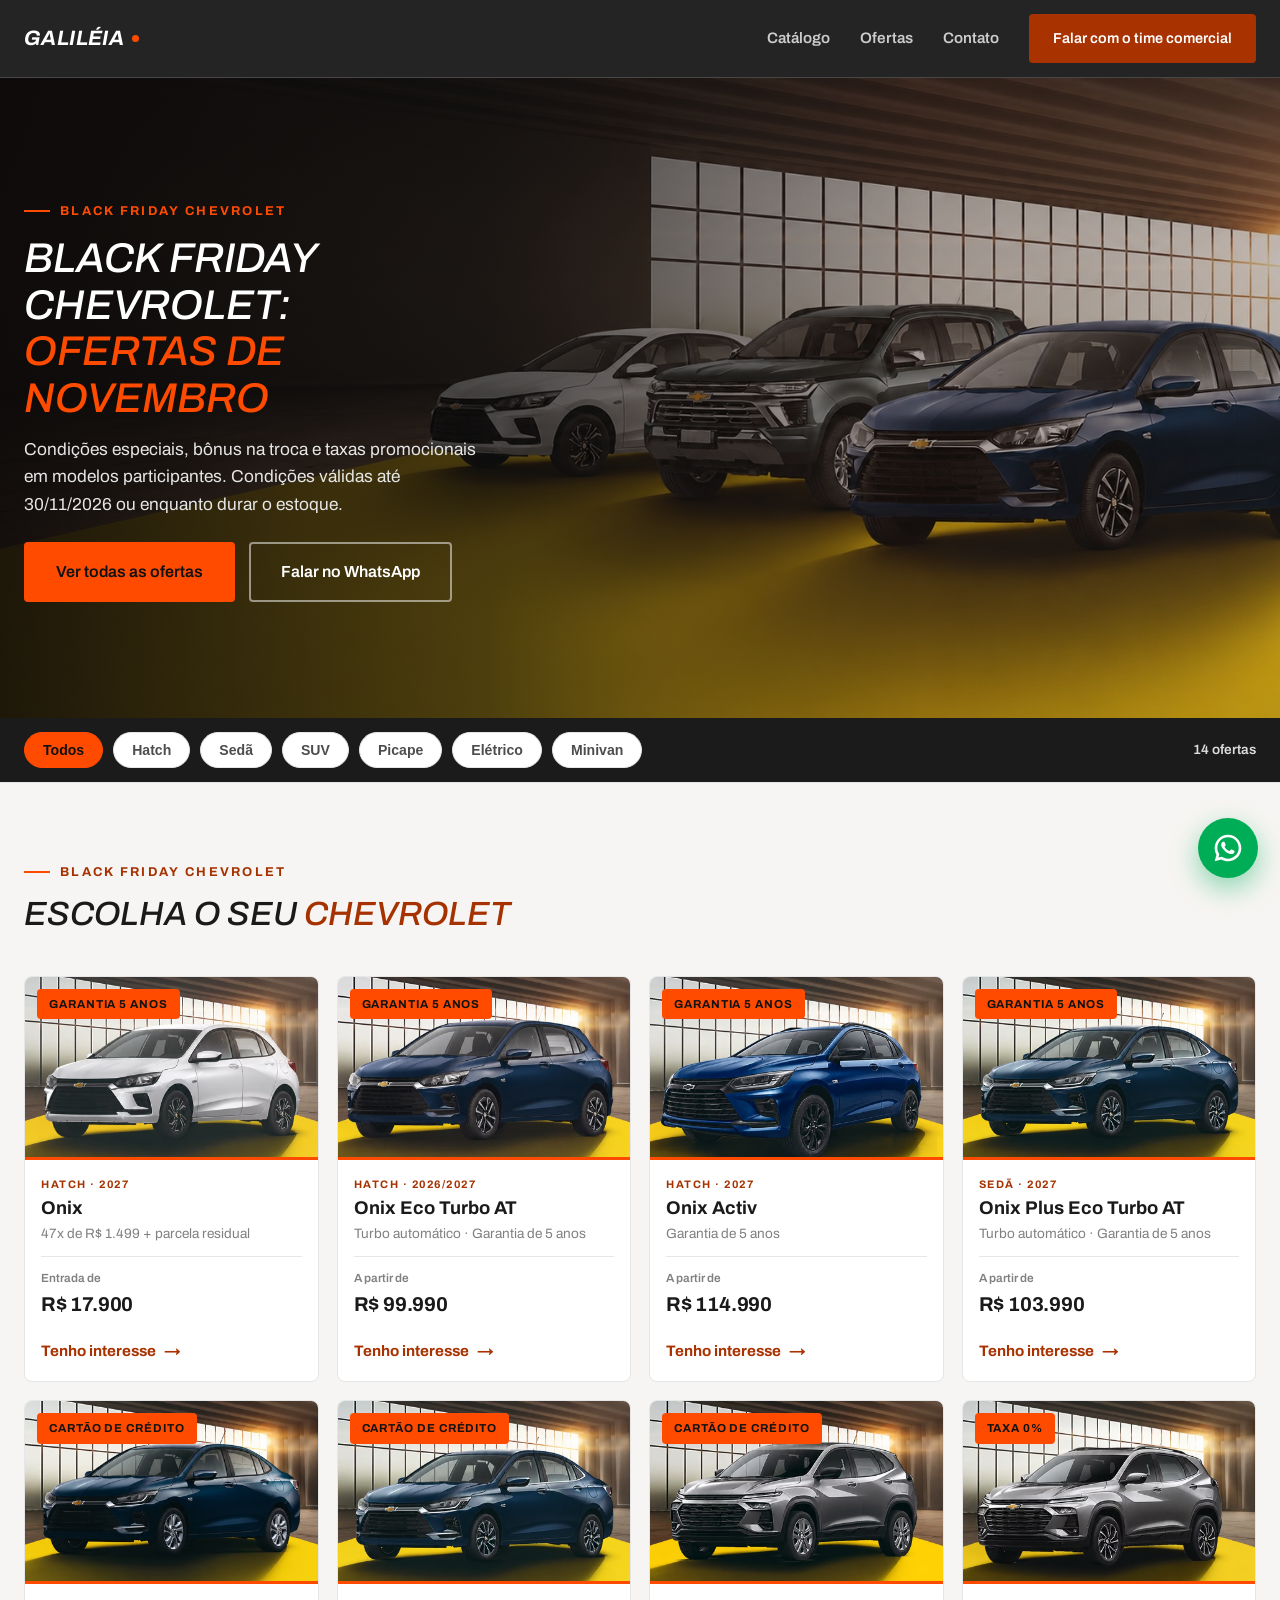
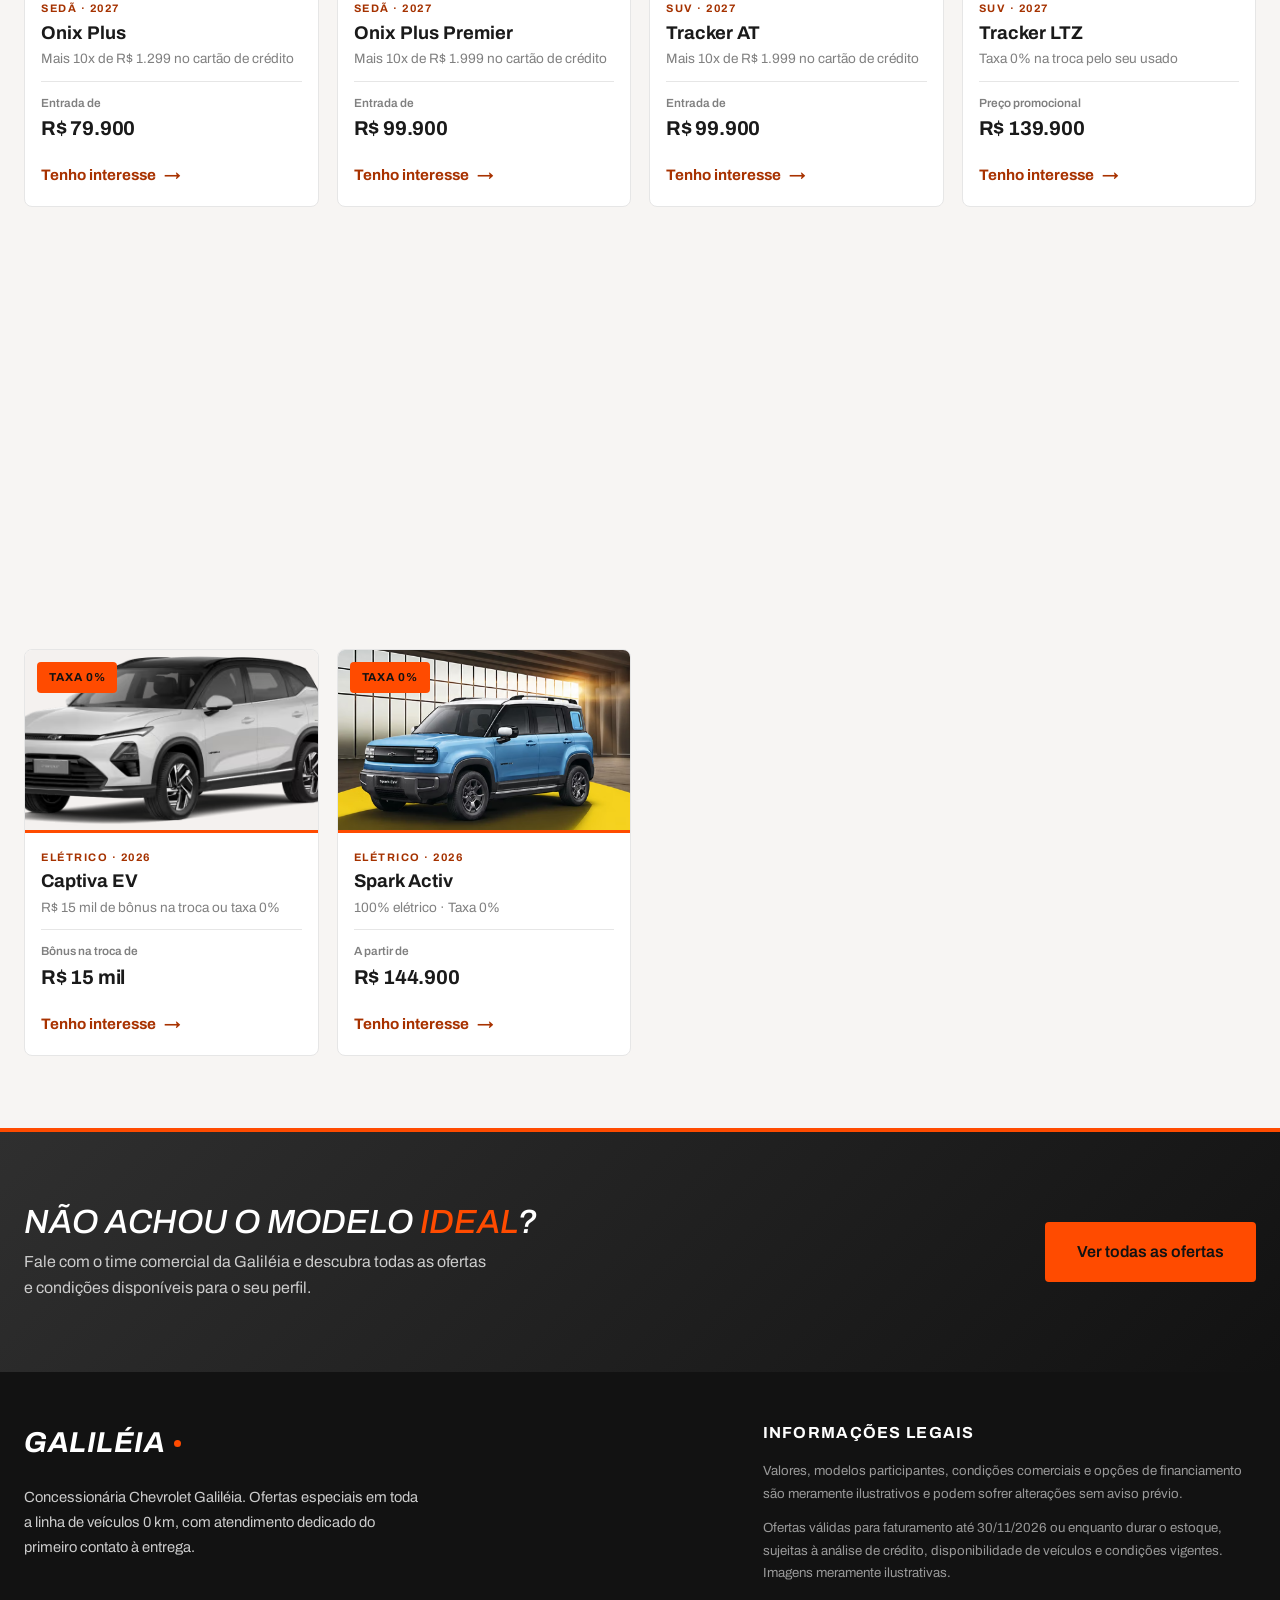
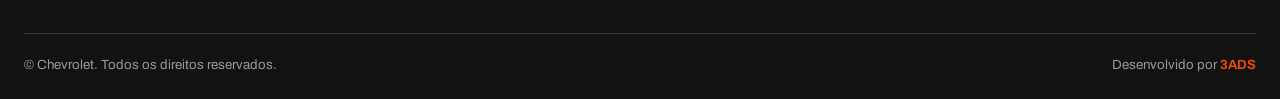
==== commit ef120ef1: "Atualiza ofertas Galileia para Black Friday de novembro" ====
--- a/index.html
+++ b/index.html
@@ -3,8 +3,8 @@
 <head>
 <meta charset="UTF-8">
 <meta name="viewport" content="width=device-width, initial-scale=1.0">
-<title>Auto Show Chevrolet — Ofertas de Setembro | Galiléia</title>
-<meta name="description" content="Confira as ofertas do Auto Show Chevrolet da Galiléia: preços especiais, taxa 0%, bônus na troca e garantia de 5 anos. Válidas até 30/09/2026 ou enquanto durar o estoque.">
+<title>Black Friday Chevrolet 2026 | Galiléia</title>
+<meta name="description" content="Confira as ofertas da Black Friday Chevrolet da Galiléia: condições especiais, bônus na troca e taxas promocionais em modelos participantes. Válidas até 30/11/2026 ou enquanto durar o estoque.">
 <meta name="robots" content="index, follow">
 <link rel="canonical" href="https://ofertas.galileiaconcessionaria.com.br/">
 <meta name="theme-color" content="#121212">
@@ -13,8 +13,8 @@
 <meta property="og:type" content="website">
 <meta property="og:locale" content="pt_BR">
 <meta property="og:site_name" content="Galiléia Chevrolet">
-<meta property="og:title" content="Auto Show Chevrolet — Ofertas de Setembro | Galiléia">
-<meta property="og:description" content="Ofertas Chevrolet com preços especiais, taxa 0%, bônus na troca e garantia de 5 anos. Válidas até 30/09/2026 ou enquanto durar o estoque.">
+<meta property="og:title" content="Black Friday Chevrolet 2026 | Galiléia">
+<meta property="og:description" content="Black Friday Chevrolet com condições especiais, bônus na troca e taxas promocionais em modelos participantes. Válidas até 30/11/2026 ou enquanto durar o estoque.">
 <meta property="og:url" content="https://ofertas.galileiaconcessionaria.com.br/">
 <meta property="og:image" content="https://ofertas.galileiaconcessionaria.com.br/images-ofertas/banner-desktop.jpg">
 <meta property="og:image:width" content="1920">
@@ -22,8 +22,8 @@
 
 <!-- Twitter Card -->
 <meta name="twitter:card" content="summary_large_image">
-<meta name="twitter:title" content="Auto Show Chevrolet — Ofertas de Setembro | Galiléia">
-<meta name="twitter:description" content="Ofertas Chevrolet com preços especiais, taxa 0%, bônus na troca e garantia de 5 anos. Válidas até 30/09/2026.">
+<meta name="twitter:title" content="Black Friday Chevrolet 2026 | Galiléia">
+<meta name="twitter:description" content="Black Friday Chevrolet com condições especiais, bônus na troca e taxas promocionais em modelos participantes. Válidas até 30/11/2026.">
 <meta name="twitter:image" content="https://ofertas.galileiaconcessionaria.com.br/images-ofertas/banner-desktop.jpg">
 
 <link rel="icon" type="image/svg+xml" href="/images-ofertas/favicon.svg">
@@ -60,19 +60,93 @@
   "url": "https://ofertas.galileiaconcessionaria.com.br/",
   "logo": "https://ofertas.galileiaconcessionaria.com.br/images-ofertas/favicon.svg",
   "image": "https://ofertas.galileiaconcessionaria.com.br/images-ofertas/banner-desktop.jpg",
-  "description": "Concessionária Chevrolet Galiléia. Ofertas do Auto Show Chevrolet válidas até 30 de setembro de 2026 ou enquanto durar o estoque.",
+  "description": "Concessionária Chevrolet Galiléia. Ofertas da Black Friday válidas até 30 de novembro de 2026 ou enquanto durar o estoque.",
   "areaServed": "BR",
   "makesOffer": [
-    {"@type":"Offer","itemOffered":{"@type":"Car","name":"Chevrolet Onix Eco Turbo AT 2026/2027","bodyType":"Hatch"},"price":"99990","priceCurrency":"BRL","priceValidUntil":"2026-09-30","availability":"https://schema.org/InStock"},
-    {"@type":"Offer","itemOffered":{"@type":"Car","name":"Chevrolet Onix Activ 2027","bodyType":"Hatch"},"price":"114990","priceCurrency":"BRL","priceValidUntil":"2026-09-30","availability":"https://schema.org/InStock"},
-    {"@type":"Offer","itemOffered":{"@type":"Car","name":"Chevrolet Onix 2026/2027","bodyType":"Hatch"},"price":"89900","priceCurrency":"BRL","priceValidUntil":"2026-09-30","availability":"https://schema.org/InStock"},
-    {"@type":"Offer","itemOffered":{"@type":"Car","name":"Chevrolet Onix Plus Eco Turbo AT 2027","bodyType":"Sedan"},"price":"103990","priceCurrency":"BRL","priceValidUntil":"2026-09-30","availability":"https://schema.org/InStock"},
-    {"@type":"Offer","itemOffered":{"@type":"Car","name":"Chevrolet Onix Plus LTZ AT 2026","bodyType":"Sedan"},"price":"89900","priceCurrency":"BRL","priceValidUntil":"2026-09-30","availability":"https://schema.org/InStock"},
-    {"@type":"Offer","itemOffered":{"@type":"Car","name":"Chevrolet Tracker AT 2027","bodyType":"SUV"},"price":"119990","priceCurrency":"BRL","priceValidUntil":"2026-09-30","availability":"https://schema.org/InStock"},
-    {"@type":"Offer","itemOffered":{"@type":"Car","name":"Chevrolet Trailblazer High Country 2026","bodyType":"SUV"},"price":"389900","priceCurrency":"BRL","priceValidUntil":"2026-09-30","availability":"https://schema.org/InStock"},
-    {"@type":"Offer","itemOffered":{"@type":"Car","name":"Chevrolet Captiva EV 2026","bodyType":"SUV"},"price":"219990","priceCurrency":"BRL","priceValidUntil":"2026-09-30","availability":"https://schema.org/InStock"},
-    {"@type":"Offer","itemOffered":{"@type":"Car","name":"Chevrolet Spark Activ 2026","bodyType":"SUV"},"price":"144990","priceCurrency":"BRL","priceValidUntil":"2026-09-30","availability":"https://schema.org/InStock"},
-    {"@type":"Offer","itemOffered":{"@type":"Car","name":"Chevrolet Sonic Premier 2026/2027","bodyType":"SUV"},"price":"129900","priceCurrency":"BRL","priceValidUntil":"2026-09-30","availability":"https://schema.org/InStock"}
+    {
+      "@type": "Offer",
+      "itemOffered": {
+        "@type": "Car",
+        "name": "Chevrolet Onix Eco Turbo AT 2026/2027",
+        "bodyType": "Hatch"
+      },
+      "price": "99990",
+      "priceCurrency": "BRL",
+      "priceValidUntil": "2026-11-30",
+      "availability": "https://schema.org/InStock"
+    },
+    {
+      "@type": "Offer",
+      "itemOffered": {
+        "@type": "Car",
+        "name": "Chevrolet Onix Activ 2027",
+        "bodyType": "Hatch"
+      },
+      "price": "114990",
+      "priceCurrency": "BRL",
+      "priceValidUntil": "2026-11-30",
+      "availability": "https://schema.org/InStock"
+    },
+    {
+      "@type": "Offer",
+      "itemOffered": {
+        "@type": "Car",
+        "name": "Chevrolet Onix Plus Eco Turbo AT 2027",
+        "bodyType": "Sedã"
+      },
+      "price": "103990",
+      "priceCurrency": "BRL",
+      "priceValidUntil": "2026-11-30",
+      "availability": "https://schema.org/InStock"
+    },
+    {
+      "@type": "Offer",
+      "itemOffered": {
+        "@type": "Car",
+        "name": "Chevrolet Tracker LTZ 2027",
+        "bodyType": "SUV"
+      },
+      "price": "139900",
+      "priceCurrency": "BRL",
+      "priceValidUntil": "2026-11-30",
+      "availability": "https://schema.org/InStock"
+    },
+    {
+      "@type": "Offer",
+      "itemOffered": {
+        "@type": "Car",
+        "name": "Chevrolet Sonic Premier 2027",
+        "bodyType": "SUV"
+      },
+      "price": "129900",
+      "priceCurrency": "BRL",
+      "priceValidUntil": "2026-11-30",
+      "availability": "https://schema.org/InStock"
+    },
+    {
+      "@type": "Offer",
+      "itemOffered": {
+        "@type": "Car",
+        "name": "Chevrolet Spin LTZ 2027",
+        "bodyType": "Minivan"
+      },
+      "price": "159900",
+      "priceCurrency": "BRL",
+      "priceValidUntil": "2026-11-30",
+      "availability": "https://schema.org/InStock"
+    },
+    {
+      "@type": "Offer",
+      "itemOffered": {
+        "@type": "Car",
+        "name": "Chevrolet Spark Activ 2026",
+        "bodyType": "Elétrico"
+      },
+      "price": "144900",
+      "priceCurrency": "BRL",
+      "priceValidUntil": "2026-11-30",
+      "availability": "https://schema.org/InStock"
+    }
   ]
 }
 </script>
@@ -84,22 +158,22 @@
 @font-face{font-family:'ChevySans';src:url('https://brands.gm-cdn.com/gbds/chevrolet-2023/fonts/ChevySans-MediumItalic.woff2') format('woff2');font-weight:500;font-style:italic;font-display:swap}
 @font-face{font-family:'ChevySans';src:url('https://brands.gm-cdn.com/gbds/chevrolet-2023/fonts/ChevySans-BoldItalic.woff2') format('woff2');font-weight:700;font-style:italic;font-display:swap}
 
-/* ===== Design Tokens — Chevrolet / Galiléia (grafite + gold, sem azul exceto CTA) ===== */
+/* ===== Design Tokens — Black Friday Chevrolet (grafite + laranja) ===== */
 :root{
   --primary:#262626;
   --primary-deep:#1a1a1a;
   --primary-deeper:#121212;
-  --accent:#F2BC18;
-  --accent-deep:#d29625;
-  --accent-text:#8a6500;
-  --btn-fill:#0077D9;
-  --btn-fill-deep:#005fa8;
+  --accent:#ff4b00;
+  --accent-deep:#db4000;
+  --accent-text:#a53200;
+  --btn-fill:#a83200;
+  --btn-fill-deep:#842800;
   --wa:#00AD57;
   --wa-deep:#039249;
 
   --bg:#FFFFFF;
   --surface:#FFFFFF;
-  --surface-2:#F2F2F2;
+  --surface-2:#f4f1ef;
   --surface-3:#E6E6E6;
 
   --t1:#262626;
@@ -163,7 +237,7 @@
 
 /* ===== Hero (mobile-first: banner vertical 500x760) ===== */
 .hero{
-  background:linear-gradient(180deg, rgba(12,12,12,.62) 0%, rgba(12,12,12,.22) 34%, rgba(12,12,12,0) 52%), url('images-ofertas/banner-mobile.jpg') center top/cover no-repeat;
+  background:linear-gradient(180deg, rgba(15,10,8,.78) 0%, rgba(15,10,8,.58) 34%, rgba(36,11,2,.50) 100%), url('images-ofertas/banner-mobile.jpg') center top/cover no-repeat;
   color:#fff;min-height:560px;display:flex;align-items:flex-start;
 }
 .hero .container{text-align:center;padding-top:44px}
@@ -173,20 +247,21 @@
 .hero-cta{display:flex;flex-wrap:wrap;gap:14px;margin-top:24px;justify-content:center}
 
 /* ===== Barra de filtros (visual — categorias) ===== */
-.filters{background:var(--surface-2);border-bottom:1px solid var(--border);position:sticky;top:57px;z-index:40;overflow-x:auto;-webkit-overflow-scrolling:touch}
+.filters{background:#1b1b1b;border-bottom:1px solid var(--border);position:sticky;top:57px;z-index:40;overflow-x:auto;-webkit-overflow-scrolling:touch}
 .filters .container{display:flex;align-items:center;gap:10px;flex-wrap:nowrap;padding-block:14px}
 .chip{font-size:.88rem;font-weight:600;color:var(--t2);background:#fff;border:1px solid var(--border);border-radius:100px;padding:8px 16px;cursor:pointer;transition:all .15s ease;flex:none}
 .chip:hover{border-color:var(--primary);color:var(--primary)}
-.chip.is-active{background:var(--primary);color:#fff;border-color:var(--primary)}
-.filters .count{margin-left:12px;font-size:.85rem;color:var(--t3);font-weight:600;flex:none}
+.chip.is-active{background:var(--accent);color:#111;border-color:var(--accent)}
+.filters .count{margin-left:12px;font-size:.85rem;color:#ddd;font-weight:600;flex:none}
 
 /* ===== Catálogo (grid de cards) ===== */
-.catalog{padding:clamp(40px,8vw,72px) 0}
+.catalog{padding:clamp(40px,8vw,72px) 0;background:#f7f5f3}
 .cat-head{display:flex;align-items:flex-end;justify-content:space-between;gap:20px;margin-bottom:28px;flex-wrap:wrap}
 .grid{display:grid;grid-template-columns:1fr;gap:18px}
 
 .car-card{background:#fff;border:1px solid var(--border);border-radius:var(--radius-md);overflow:hidden;display:flex;flex-direction:column;transition:transform .2s ease,box-shadow .2s ease,opacity .6s ease,transform .6s ease}
 .car-card:hover{transform:translateY(-5px);box-shadow:var(--shadow-md)}
+.car-card[hidden]{display:none}
 .car-thumb{position:relative;aspect-ratio:16/10;background:var(--surface-2) center/cover no-repeat;border-bottom:3px solid var(--accent)}
 .car-thumb--onix-2026{background-image:url('images-ofertas/onix-2026.jpg');background-image:image-set(url('images-ofertas/onix-2026.avif') type('image/avif'),url('images-ofertas/onix-2026.jpg') type('image/jpeg'))}
 .car-thumb--s10-wt{background-image:url('images-ofertas/s10-wt.jpg');background-image:image-set(url('images-ofertas/s10-wt.avif') type('image/avif'),url('images-ofertas/s10-wt.jpg') type('image/jpeg'))}
@@ -273,7 +348,7 @@
   .brand-word{font-size:1.3rem}
   .header .btn{padding:11px 22px;font-size:.9rem}
   .hero{
-    background:linear-gradient(90deg, rgba(12,12,12,.78) 0%, rgba(12,12,12,.45) 38%, rgba(12,12,12,.05) 62%, rgba(12,12,12,0) 100%), url('images-ofertas/banner-desktop.jpg') center/cover no-repeat;
+    background:linear-gradient(90deg, rgba(12,9,8,.92) 0%, rgba(12,9,8,.72) 38%, rgba(36,11,2,.38) 72%, rgba(36,11,2,.28) 100%), url('images-ofertas/banner-desktop.jpg') center/cover no-repeat;
     min-height:640px;align-items:center;
   }
   .hero .container{text-align:left;padding-top:0}
@@ -324,9 +399,9 @@
 <!-- ===== HERO ===== -->
 <section class="hero">
   <div class="container">
-    <span class="eyebrow">Auto Show Chevrolet</span>
-    <h1>Ofertas de <span class="accent">setembro</span> em Chevrolet 0 km</h1>
-    <p>Preços especiais, taxa 0%, bônus na troca e garantia de 5 anos em modelos participantes. Condições válidas até 30/09/2026 ou enquanto durar o estoque.</p>
+    <span class="eyebrow">Black Friday Chevrolet</span>
+    <h1>Black Friday Chevrolet: <span class="accent">ofertas de novembro</span></h1>
+    <p>Condições especiais, bônus na troca e taxas promocionais em modelos participantes. Condições válidas até 30/11/2026 ou enquanto durar o estoque.</p>
     <div class="hero-cta">
       <a class="btn btn-accent" href="#catalogo">Ver todas as ofertas</a>
       <a class="btn btn-outline btn-on-dark" href="https://tintim.link/whatsapp/da0e8764-2846-4dcc-a7d2-c2a6366cd91c/4d6bd350-e1dd-4b16-b183-628323c2634e" target="_blank" rel="noopener">Falar no WhatsApp</a>
@@ -343,7 +418,8 @@
     <button class="chip" type="button" data-filter="suv" aria-pressed="false">SUV</button>
     <button class="chip" type="button" data-filter="picape" aria-pressed="false">Picape</button>
     <button class="chip" type="button" data-filter="eletrico" aria-pressed="false">Elétrico</button>
-    <span class="count" role="status" aria-live="polite">13 ofertas</span>
+    <button class="chip" type="button" data-filter="minivan" aria-pressed="false">Minivan</button>
+    <span class="count" role="status" aria-live="polite">14 ofertas</span>
   </div>
 </div>
 
@@ -352,191 +428,206 @@
   <div class="container">
     <div class="cat-head reveal">
       <div>
-        <span class="eyebrow eyebrow-deep">Auto Show Chevrolet</span>
+        <span class="eyebrow eyebrow-deep">Black Friday Chevrolet</span>
         <h2>Escolha o seu <span class="accent">Chevrolet</span></h2>
       </div>
     </div>
 
-    <!-- Grade de cards com as ofertas reais (campanha válida até 30/09/2026, salvo indicado).
-         Para adicionar/editar, copie um bloco <article class="car-card"> e troque imagem/nome/valores. -->
+    <!-- Ofertas de novembro, conforme 14 peças da campanha. -->
     <div class="grid">
 
-      <!-- ONIX ECO TURBO AT 2026/2027 -->
+      <!-- O1.jpg: oferta de novembro -->
       <article class="car-card reveal" data-cat="hatch">
-        <div class="car-thumb car-thumb--onix-eco" role="img" aria-label="Chevrolet Onix Eco Turbo automático 2026/2027">
+        <div class="car-thumb car-thumb--onix-2026" role="img" aria-label="Chevrolet Onix 2027">
+          <span class="car-badge">Garantia 5 anos</span>
+        </div>
+        <div class="car-body">
+          <span class="car-tag">Hatch · 2027</span>
+          <h3 class="car-name">Onix</h3>
+          <p class="car-spec">47x de R$ 1.499 + parcela residual</p>
+          <div class="car-price"><small>Entrada de</small><strong>R$ 17.900</strong></div>
+          <a class="car-cta" href="https://tintim.link/whatsapp/da0e8764-2846-4dcc-a7d2-c2a6366cd91c/4d6bd350-e1dd-4b16-b183-628323c2634e" target="_blank" rel="noopener">Tenho interesse <span class="arrow" aria-hidden="true">→</span></a>
+        </div>
+      </article>
+
+      <!-- O2.jpg: oferta de novembro -->
+      <article class="car-card reveal" data-cat="hatch">
+        <div class="car-thumb car-thumb--onix-eco" role="img" aria-label="Chevrolet Onix Eco Turbo AT 2026/2027">
           <span class="car-badge">Garantia 5 anos</span>
         </div>
         <div class="car-body">
           <span class="car-tag">Hatch · 2026/2027</span>
           <h3 class="car-name">Onix Eco Turbo AT</h3>
-          <p class="car-spec">1.0 turbo automático · Garantia 5 anos</p>
-          <div class="car-price"><small>Por</small><strong>R$ 99.990</strong></div>
-          <a class="car-cta" href="https://tintim.link/whatsapp/da0e8764-2846-4dcc-a7d2-c2a6366cd91c/4d6bd350-e1dd-4b16-b183-628323c2634e" target="_blank" rel="noopener">Tenho interesse <span class="arrow" aria-hidden="true">→</span></a>
-        </div>
-      </article>
-
-      <!-- LINHA TRACKER -->
-      <article class="car-card reveal" data-cat="suv">
-        <div class="car-thumb car-thumb--tracker-premier" role="img" aria-label="Linha Chevrolet Tracker">
-          <span class="car-badge blue">Taxa 0%</span>
-        </div>
-        <div class="car-body">
-          <span class="car-tag">SUV · Linha Tracker</span>
-          <h3 class="car-name">Linha Tracker</h3>
-          <p class="car-spec">Super bônus na troca do seu usado</p>
-          <div class="car-price"><small>Condição especial</small><strong>Super bônus + taxa 0%</strong></div>
-          <a class="car-cta" href="https://tintim.link/whatsapp/da0e8764-2846-4dcc-a7d2-c2a6366cd91c/4d6bd350-e1dd-4b16-b183-628323c2634e" target="_blank" rel="noopener">Tenho interesse <span class="arrow" aria-hidden="true">→</span></a>
-        </div>
-      </article>
-
-      <!-- S10 CABINE DUPLA -->
-      <article class="car-card reveal" data-cat="picape">
-        <div class="car-thumb car-thumb--s10-wt" role="img" aria-label="Chevrolet S10 cabine dupla">
-          <span class="car-badge">Parcelas semestrais</span>
-        </div>
-        <div class="car-body">
-          <span class="car-tag">Picape · Cabine dupla</span>
-          <h3 class="car-name">S10</h3>
-          <p class="car-spec">Entrada + parcelas semestrais</p>
-          <div class="car-price"><small>Entrada de</small><strong>R$ 89.900</strong></div>
-          <a class="car-cta" href="https://tintim.link/whatsapp/da0e8764-2846-4dcc-a7d2-c2a6366cd91c/4d6bd350-e1dd-4b16-b183-628323c2634e" target="_blank" rel="noopener">Tenho interesse <span class="arrow" aria-hidden="true">→</span></a>
-        </div>
-      </article>
-
-      <!-- ONIX ACTIV 2027 -->
+          <p class="car-spec">Turbo automático · Garantia de 5 anos</p>
+          <div class="car-price"><small>A partir de</small><strong>R$ 99.990</strong></div>
+          <a class="car-cta" href="https://tintim.link/whatsapp/da0e8764-2846-4dcc-a7d2-c2a6366cd91c/4d6bd350-e1dd-4b16-b183-628323c2634e" target="_blank" rel="noopener">Tenho interesse <span class="arrow" aria-hidden="true">→</span></a>
+        </div>
+      </article>
+
+      <!-- O4.jpg: oferta de novembro -->
       <article class="car-card reveal" data-cat="hatch">
-        <div class="car-thumb car-thumb--onix-activ" role="img" aria-label="Chevrolet Onix Activ"></div>
+        <div class="car-thumb car-thumb--onix-activ" role="img" aria-label="Chevrolet Onix Activ 2027">
+          <span class="car-badge">Garantia 5 anos</span>
+        </div>
         <div class="car-body">
           <span class="car-tag">Hatch · 2027</span>
           <h3 class="car-name">Onix Activ</h3>
-          <p class="car-spec">Automático · Garantia 5 anos</p>
+          <p class="car-spec">Garantia de 5 anos</p>
           <div class="car-price"><small>A partir de</small><strong>R$ 114.990</strong></div>
           <a class="car-cta" href="https://tintim.link/whatsapp/da0e8764-2846-4dcc-a7d2-c2a6366cd91c/4d6bd350-e1dd-4b16-b183-628323c2634e" target="_blank" rel="noopener">Tenho interesse <span class="arrow" aria-hidden="true">→</span></a>
         </div>
       </article>
 
-      <!-- ONIX 2027 -->
-      <article class="car-card reveal" data-cat="hatch">
-        <div class="car-thumb car-thumb--onix-2026" role="img" aria-label="Chevrolet Onix 2027">
-          <span class="car-badge">Emplacamento grátis</span>
-        </div>
-        <div class="car-body">
-          <span class="car-tag">Hatch · 2026/2027</span>
-          <h3 class="car-name">Onix</h3>
-          <p class="car-spec">À vista R$ 89.900 ou entrada de R$ 27.900 + 72 parcelas · Emplacamento grátis + frisos laterais</p>
-          <div class="car-price"><small>Parcelas mensais de</small><strong>R$ 1.499</strong></div>
-          <a class="car-cta" href="https://tintim.link/whatsapp/da0e8764-2846-4dcc-a7d2-c2a6366cd91c/4d6bd350-e1dd-4b16-b183-628323c2634e" target="_blank" rel="noopener">Tenho interesse <span class="arrow" aria-hidden="true">→</span></a>
-        </div>
-      </article>
-
-      <!-- ONIX PLUS ECO 2027 -->
+      <!-- O3.jpg: oferta de novembro -->
       <article class="car-card reveal" data-cat="seda">
-        <div class="car-thumb car-thumb--onix-plus-premier" role="img" aria-label="Chevrolet Onix Plus Eco Turbo automático 2027">
+        <div class="car-thumb car-thumb--onix-plus-premier" role="img" aria-label="Chevrolet Onix Plus Eco Turbo AT 2027">
           <span class="car-badge">Garantia 5 anos</span>
         </div>
         <div class="car-body">
           <span class="car-tag">Sedã · 2027</span>
           <h3 class="car-name">Onix Plus Eco Turbo AT</h3>
-          <p class="car-spec">1.0 turbo automático · Garantia 5 anos</p>
+          <p class="car-spec">Turbo automático · Garantia de 5 anos</p>
           <div class="car-price"><small>A partir de</small><strong>R$ 103.990</strong></div>
           <a class="car-cta" href="https://tintim.link/whatsapp/da0e8764-2846-4dcc-a7d2-c2a6366cd91c/4d6bd350-e1dd-4b16-b183-628323c2634e" target="_blank" rel="noopener">Tenho interesse <span class="arrow" aria-hidden="true">→</span></a>
         </div>
       </article>
 
-      <!-- ONIX PLUS LTZ 2026 -->
+      <!-- O5.jpg: oferta de novembro -->
       <article class="car-card reveal" data-cat="seda">
-        <div class="car-thumb car-thumb--onix-plus-ltz" role="img" aria-label="Chevrolet Onix Plus LTZ automático 2026">
-          <span class="car-badge">Garantia 5 anos</span>
-        </div>
-        <div class="car-body">
-          <span class="car-tag">Sedã · 2026</span>
-          <h3 class="car-name">Onix Plus LTZ AT</h3>
-          <p class="car-spec">+ 10x de R$ 2.490 no cartão de crédito</p>
-          <div class="car-price"><small>Condição anunciada</small><strong>R$ 89.900</strong></div>
-          <a class="car-cta" href="https://tintim.link/whatsapp/da0e8764-2846-4dcc-a7d2-c2a6366cd91c/4d6bd350-e1dd-4b16-b183-628323c2634e" target="_blank" rel="noopener">Tenho interesse <span class="arrow" aria-hidden="true">→</span></a>
-        </div>
-      </article>
-
-      <!-- TRACKER AT 2027 -->
+        <div class="car-thumb car-thumb--onix-plus-ltz" role="img" aria-label="Chevrolet Onix Plus 2027">
+          <span class="car-badge">Cartão de crédito</span>
+        </div>
+        <div class="car-body">
+          <span class="car-tag">Sedã · 2027</span>
+          <h3 class="car-name">Onix Plus</h3>
+          <p class="car-spec">Mais 10x de R$ 1.299 no cartão de crédito</p>
+          <div class="car-price"><small>Entrada de</small><strong>R$ 79.900</strong></div>
+          <a class="car-cta" href="https://tintim.link/whatsapp/da0e8764-2846-4dcc-a7d2-c2a6366cd91c/4d6bd350-e1dd-4b16-b183-628323c2634e" target="_blank" rel="noopener">Tenho interesse <span class="arrow" aria-hidden="true">→</span></a>
+        </div>
+      </article>
+
+      <!-- O6.jpg: oferta de novembro -->
+      <article class="car-card reveal" data-cat="seda">
+        <div class="car-thumb car-thumb--onix-plus-premier" role="img" aria-label="Chevrolet Onix Plus Premier 2027">
+          <span class="car-badge">Cartão de crédito</span>
+        </div>
+        <div class="car-body">
+          <span class="car-tag">Sedã · 2027</span>
+          <h3 class="car-name">Onix Plus Premier</h3>
+          <p class="car-spec">Mais 10x de R$ 1.999 no cartão de crédito</p>
+          <div class="car-price"><small>Entrada de</small><strong>R$ 99.900</strong></div>
+          <a class="car-cta" href="https://tintim.link/whatsapp/da0e8764-2846-4dcc-a7d2-c2a6366cd91c/4d6bd350-e1dd-4b16-b183-628323c2634e" target="_blank" rel="noopener">Tenho interesse <span class="arrow" aria-hidden="true">→</span></a>
+        </div>
+      </article>
+
+      <!-- T1.jpg: oferta de novembro -->
       <article class="car-card reveal" data-cat="suv">
         <div class="car-thumb car-thumb--tracker-at" role="img" aria-label="Chevrolet Tracker AT 2027">
-          <span class="car-badge blue">Taxa 0%</span>
+          <span class="car-badge">Cartão de crédito</span>
         </div>
         <div class="car-body">
           <span class="car-tag">SUV · 2027</span>
           <h3 class="car-name">Tracker AT</h3>
-          <p class="car-spec">Bônus na troca · Taxa 0% · Garantia 5 anos</p>
-          <div class="car-price"><small>Por</small><strong>R$ 119.990</strong></div>
-          <a class="car-cta" href="https://tintim.link/whatsapp/da0e8764-2846-4dcc-a7d2-c2a6366cd91c/4d6bd350-e1dd-4b16-b183-628323c2634e" target="_blank" rel="noopener">Tenho interesse <span class="arrow" aria-hidden="true">→</span></a>
-        </div>
-      </article>
-
-      <!-- MONTANA 2027 -->
+          <p class="car-spec">Mais 10x de R$ 1.999 no cartão de crédito</p>
+          <div class="car-price"><small>Entrada de</small><strong>R$ 99.900</strong></div>
+          <a class="car-cta" href="https://tintim.link/whatsapp/da0e8764-2846-4dcc-a7d2-c2a6366cd91c/4d6bd350-e1dd-4b16-b183-628323c2634e" target="_blank" rel="noopener">Tenho interesse <span class="arrow" aria-hidden="true">→</span></a>
+        </div>
+      </article>
+
+      <!-- T2.jpg: oferta de novembro -->
+      <article class="car-card reveal" data-cat="suv">
+        <div class="car-thumb car-thumb--tracker-premier" role="img" aria-label="Chevrolet Tracker LTZ 2027">
+          <span class="car-badge">Taxa 0%</span>
+        </div>
+        <div class="car-body">
+          <span class="car-tag">SUV · 2027</span>
+          <h3 class="car-name">Tracker LTZ</h3>
+          <p class="car-spec">Taxa 0% na troca pelo seu usado</p>
+          <div class="car-price"><small>Preço promocional</small><strong>R$ 139.900</strong></div>
+          <a class="car-cta" href="https://tintim.link/whatsapp/da0e8764-2846-4dcc-a7d2-c2a6366cd91c/4d6bd350-e1dd-4b16-b183-628323c2634e" target="_blank" rel="noopener">Tenho interesse <span class="arrow" aria-hidden="true">→</span></a>
+        </div>
+      </article>
+
+      <!-- S1.jpg: oferta de novembro -->
+      <article class="car-card reveal" data-cat="suv">
+        <div class="car-thumb car-thumb--sonic-premier" role="img" aria-label="Chevrolet Sonic Premier 2027">
+          <span class="car-badge">Taxa 0%</span>
+        </div>
+        <div class="car-body">
+          <span class="car-tag">SUV · 2027</span>
+          <h3 class="car-name">Sonic Premier</h3>
+          <p class="car-spec">R$ 8 mil de bônus na troca + taxa 0%</p>
+          <div class="car-price"><small>Preço promocional</small><strong>R$ 129.900</strong></div>
+          <a class="car-cta" href="https://tintim.link/whatsapp/da0e8764-2846-4dcc-a7d2-c2a6366cd91c/4d6bd350-e1dd-4b16-b183-628323c2634e" target="_blank" rel="noopener">Tenho interesse <span class="arrow" aria-hidden="true">→</span></a>
+        </div>
+      </article>
+
+      <!-- M1.jpg: oferta de novembro -->
       <article class="car-card reveal" data-cat="picape">
         <div class="car-thumb car-thumb--montana" role="img" aria-label="Chevrolet Montana 2027">
-          <span class="car-badge blue">Taxa 0%</span>
+          <span class="car-badge">Taxa 0,99%</span>
         </div>
         <div class="car-body">
           <span class="car-tag">Picape · 2027</span>
           <h3 class="car-name">Montana</h3>
-          <p class="car-spec">Condição para CNPJ e Produtor Rural</p>
+          <p class="car-spec">Condição para CNPJ e produtor rural</p>
           <div class="car-price"><small>Entrada de</small><strong>R$ 59.900</strong></div>
           <a class="car-cta" href="https://tintim.link/whatsapp/da0e8764-2846-4dcc-a7d2-c2a6366cd91c/4d6bd350-e1dd-4b16-b183-628323c2634e" target="_blank" rel="noopener">Tenho interesse <span class="arrow" aria-hidden="true">→</span></a>
         </div>
       </article>
 
-      <!-- TRAILBLAZER 2026 -->
-      <article class="car-card reveal" data-cat="suv">
-        <div class="car-thumb car-thumb--trailblazer" role="img" aria-label="Chevrolet Trailblazer">
+      <!-- S10.jpg: oferta de novembro -->
+      <article class="car-card reveal" data-cat="picape">
+        <div class="car-thumb car-thumb--s10-wt" role="img" aria-label="Chevrolet S10 2026">
           <span class="car-badge">Pronta entrega</span>
         </div>
         <div class="car-body">
-          <span class="car-tag">SUV · 2026</span>
-          <h3 class="car-name">Trailblazer High Country</h3>
-          <p class="car-spec">Ano/modelo 2025/2026 · Pronta entrega</p>
-          <div class="car-price"><small>Por</small><strong>R$ 389.900</strong></div>
-          <a class="car-cta" href="https://tintim.link/whatsapp/da0e8764-2846-4dcc-a7d2-c2a6366cd91c/4d6bd350-e1dd-4b16-b183-628323c2634e" target="_blank" rel="noopener">Tenho interesse <span class="arrow" aria-hidden="true">→</span></a>
-        </div>
-      </article>
-
-      <!-- CAPTIVA EV 2026 -->
+          <span class="car-tag">Picape · 2026</span>
+          <h3 class="car-name">S10</h3>
+          <p class="car-spec">Mais 8 parcelas semestrais</p>
+          <div class="car-price"><small>Entrada de</small><strong>R$ 89.900</strong></div>
+          <a class="car-cta" href="https://tintim.link/whatsapp/da0e8764-2846-4dcc-a7d2-c2a6366cd91c/4d6bd350-e1dd-4b16-b183-628323c2634e" target="_blank" rel="noopener">Tenho interesse <span class="arrow" aria-hidden="true">→</span></a>
+        </div>
+      </article>
+
+      <!-- SN1.jpg: oferta de novembro -->
+      <article class="car-card reveal" data-cat="minivan">
+        <div class="car-thumb car-thumb--spin-premiere" role="img" aria-label="Chevrolet Spin LTZ 2027">
+          <span class="car-badge">7 lugares</span>
+        </div>
+        <div class="car-body">
+          <span class="car-tag">Minivan · 2027</span>
+          <h3 class="car-name">Spin LTZ</h3>
+          <p class="car-spec">Taxa 0% · 7 lugares</p>
+          <div class="car-price"><small>A partir de</small><strong>R$ 159.900</strong></div>
+          <a class="car-cta" href="https://tintim.link/whatsapp/da0e8764-2846-4dcc-a7d2-c2a6366cd91c/4d6bd350-e1dd-4b16-b183-628323c2634e" target="_blank" rel="noopener">Tenho interesse <span class="arrow" aria-hidden="true">→</span></a>
+        </div>
+      </article>
+
+      <!-- C1.jpg: oferta de novembro -->
       <article class="car-card reveal" data-cat="eletrico">
         <div class="car-thumb car-thumb--captiva" role="img" aria-label="Chevrolet Captiva EV 2026">
-          <span class="car-badge blue">Taxa 0%</span>
+          <span class="car-badge">Taxa 0%</span>
         </div>
         <div class="car-body">
           <span class="car-tag">Elétrico · 2026</span>
           <h3 class="car-name">Captiva EV</h3>
-          <p class="car-spec">R$ 15.000 de bônus na troca ou taxa 0%</p>
-          <div class="car-price"><small>Preço promocional à vista</small><strong>R$ 219.990</strong></div>
-          <a class="car-cta" href="https://tintim.link/whatsapp/da0e8764-2846-4dcc-a7d2-c2a6366cd91c/4d6bd350-e1dd-4b16-b183-628323c2634e" target="_blank" rel="noopener">Tenho interesse <span class="arrow" aria-hidden="true">→</span></a>
-        </div>
-      </article>
-
-      <!-- SPARK ACTIV 2026 -->
+          <p class="car-spec">R$ 15 mil de bônus na troca ou taxa 0%</p>
+          <div class="car-price"><small>Bônus na troca de</small><strong>R$ 15 mil</strong></div>
+          <a class="car-cta" href="https://tintim.link/whatsapp/da0e8764-2846-4dcc-a7d2-c2a6366cd91c/4d6bd350-e1dd-4b16-b183-628323c2634e" target="_blank" rel="noopener">Tenho interesse <span class="arrow" aria-hidden="true">→</span></a>
+        </div>
+      </article>
+
+      <!-- SP1.jpg: oferta de novembro -->
       <article class="car-card reveal" data-cat="eletrico">
         <div class="car-thumb car-thumb--spark-activ" role="img" aria-label="Chevrolet Spark Activ 2026">
-          <span class="car-badge blue">Taxa 0%</span>
+          <span class="car-badge">Taxa 0%</span>
         </div>
         <div class="car-body">
           <span class="car-tag">Elétrico · 2026</span>
           <h3 class="car-name">Spark Activ</h3>
           <p class="car-spec">100% elétrico · Taxa 0%</p>
-          <div class="car-price"><small>A partir de</small><strong>R$ 144.990</strong></div>
-          <a class="car-cta" href="https://tintim.link/whatsapp/da0e8764-2846-4dcc-a7d2-c2a6366cd91c/4d6bd350-e1dd-4b16-b183-628323c2634e" target="_blank" rel="noopener">Tenho interesse <span class="arrow" aria-hidden="true">→</span></a>
-        </div>
-      </article>
-
-      <!-- NOVO SONIC PREMIER 2026/2027 -->
-      <article class="car-card reveal" data-cat="suv">
-        <div class="car-thumb car-thumb--sonic-premier" role="img" aria-label="Novo Chevrolet Sonic Premier 2026/2027">
-          <span class="car-badge blue">Taxa 0%</span>
-        </div>
-        <div class="car-body">
-          <span class="car-tag">SUV · 2026/2027</span>
-          <h3 class="car-name">Novo Sonic Premier</h3>
-          <p class="car-spec">R$ 8.000 de bônus na troca + taxa 0%</p>
-          <div class="car-price"><small>Preço promocional</small><strong>R$ 129.900</strong></div>
+          <div class="car-price"><small>A partir de</small><strong>R$ 144.900</strong></div>
           <a class="car-cta" href="https://tintim.link/whatsapp/da0e8764-2846-4dcc-a7d2-c2a6366cd91c/4d6bd350-e1dd-4b16-b183-628323c2634e" target="_blank" rel="noopener">Tenho interesse <span class="arrow" aria-hidden="true">→</span></a>
         </div>
       </article>
@@ -567,7 +658,7 @@
       <div class="legal">
         <h2>Informações legais</h2>
         <p>Valores, modelos participantes, condições comerciais e opções de financiamento são meramente ilustrativos e podem sofrer alterações sem aviso prévio.</p>
-        <p>Ofertas válidas para faturamento até 30/09/2026 ou enquanto durar o estoque, sujeitas à análise de crédito, disponibilidade de veículos e condições vigentes. Imagens meramente ilustrativas.</p>
+        <p>Ofertas válidas para faturamento até 30/11/2026 ou enquanto durar o estoque, sujeitas à análise de crédito, disponibilidade de veículos e condições vigentes. Imagens meramente ilustrativas.</p>
       </div>
     </div>
     <div class="footer-bottom">
